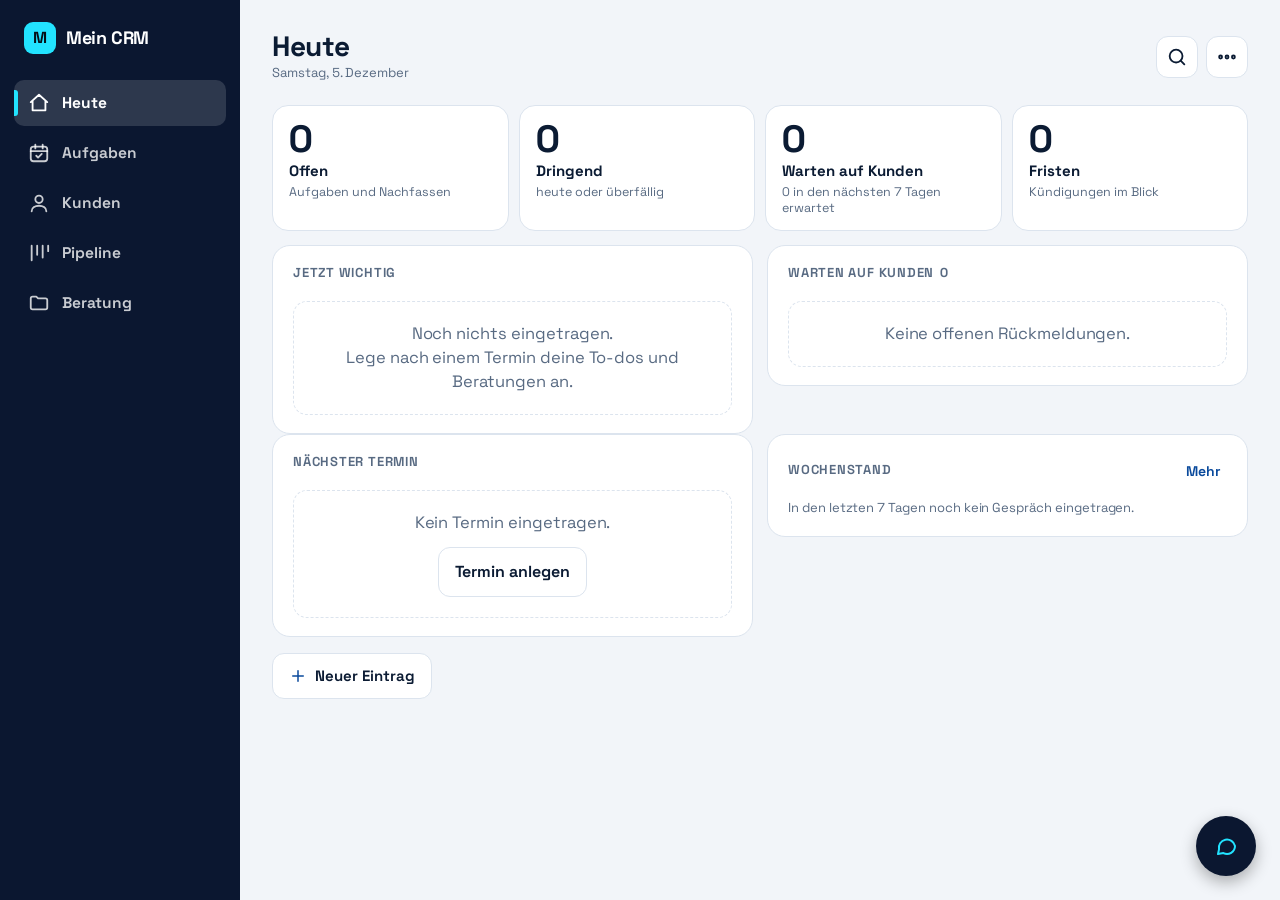
==== crm/index.html @ a51d390e "CRM: Pflegeberatung in sechs Schritten, Fehlerkorrekturen, Tests und Analyse - Pflegeberatung neu: S" ====
<!DOCTYPE html>
<html lang="de">
<head>
<meta charset="utf-8">
<meta name="viewport" content="width=device-width, initial-scale=1, viewport-fit=cover">
<title>Mein CRM</title>
<link rel="preconnect" href="https://fonts.googleapis.com">
<link rel="preconnect" href="https://fonts.gstatic.com" crossorigin>
<link href="https://fonts.googleapis.com/css2?family=Space+Grotesk:wght@500;600;700&family=JetBrains+Mono:wght@500;700&family=Newsreader:ital,opsz,wght@0,6..72,400;0,6..72,600;1,6..72,400&display=swap" rel="stylesheet">
<style>
:root{
  --bg:#F2F5F9; --surface:#FFFFFF; --ink:#0B1B33; --muted:#586A82; --line:#DCE4EE; --brand:#0B1730; --cta:#22E3FF; --cta-ink:#051018; --amber:#E08A00; --orange:#E08A00;
  --accent:#0A4A9C; --accent-ink:#FFFFFF; --warn:#9A5F0E; --late:#B3362D; --ok:#2C7A57; --chip:#E7EEF8;
  --c-alter:#B8690A; --c-alter-bg:#FBEEDC; --c-anlage:#2C7A57; --c-anlage-bg:#E0F1E9; --c-kv:#1F7A8C; --c-kv-bg:#DCEFF2; --c-sach:#25507A; --c-sach-bg:#E2EBF5; --c-viol:#6B4FA0; --c-viol-bg:#ECE6F5; --c-late-bg:#FBE3E0; --c-warn-bg:#FBEEDC;
  --r:12px; --shadow:none; --mono:"JetBrains Mono",ui-monospace,monospace; --font-d:"Space Grotesk",system-ui,-apple-system,"Segoe UI",Roboto,sans-serif;
  color-scheme:light;
  box-sizing:border-box;
  padding-top:env(safe-area-inset-top,0px);
  padding-bottom:env(safe-area-inset-bottom,0px);
}
@media (prefers-color-scheme: dark){
  :root:not([data-theme="light"]){
    --bg:#070B14; --surface:#0E1626; --ink:#E6F0FF; --muted:#8CA2C3; --line:#1B2A44; --brand:#0A1120; --cta:#22E3FF; --cta-ink:#051018; --amber:#FFB020; --orange:#FFB020;
    --accent:#22E3FF; --accent-ink:#0E1620; --warn:#E0A04A; --late:#E5776E; --ok:#6CC49C; --chip:#13213A; --c-alter:#E0A04A; --c-alter-bg:#3A2A12; --c-anlage:#6CC49C; --c-anlage-bg:#143329; --c-kv:#62C3D6; --c-kv-bg:#123340; --c-sach:#6FA2D6; --c-sach-bg:#1A2D42; --c-viol:#B7A2E6; --c-viol-bg:#2A2340; --c-late-bg:#3B1D1A; --c-warn-bg:#3A2A12; --shadow:none;
    color-scheme:dark;
  }
}
:root[data-theme="dark"]{
  --bg:#070B14; --surface:#0E1626; --ink:#E6F0FF; --muted:#8CA2C3; --line:#1B2A44; --brand:#0A1120; --cta:#22E3FF; --cta-ink:#051018; --amber:#FFB020; --orange:#FFB020;
  --accent:#22E3FF; --accent-ink:#0E1620; --warn:#E0A04A; --late:#E5776E; --ok:#6CC49C; --chip:#13213A; --c-alter:#E0A04A; --c-alter-bg:#3A2A12; --c-anlage:#6CC49C; --c-anlage-bg:#143329; --c-kv:#62C3D6; --c-kv-bg:#123340; --c-sach:#6FA2D6; --c-sach-bg:#1A2D42; --c-viol:#B7A2E6; --c-viol-bg:#2A2340; --c-late-bg:#3B1D1A; --c-warn-bg:#3A2A12; --shadow:none;
  color-scheme:dark;
}
*,*::before,*::after{box-sizing:border-box}
html{scroll-padding-top:env(safe-area-inset-top,0px);-webkit-text-size-adjust:100%}
body{margin:0;background:var(--bg);color:var(--ink);
  font:16px/1.45 system-ui,-apple-system,"Segoe UI",Roboto,"Helvetica Neue",sans-serif;
  font-variant-numeric:tabular-nums}
button,input,select,textarea{font:inherit;color:inherit}
button{cursor:pointer}
:focus-visible{outline:3px solid var(--accent);outline-offset:2px}

.top{position:sticky;top:env(safe-area-inset-top,0px);z-index:5;background:var(--bg);
  display:flex;justify-content:space-between;align-items:flex-start;
  padding:16px 16px 8px;max-width:560px;margin:0 auto}
.top h1{margin:0;font-size:26px;line-height:1.15;font-weight:700;letter-spacing:-.01em}
.top p{margin:2px 0 0;color:var(--muted);font-size:14px}
.icon{width:44px;height:44px;border-radius:12px;border:1px solid var(--line);background:var(--surface);
  display:grid;place-items:center;color:var(--ink)}

main{max-width:560px;margin:0 auto;padding:4px 16px 150px}
.summary{font-size:17px;font-weight:560;line-height:1.35;margin:8px 0 10px}
.banner{max-width:560px;margin:4px auto 0;padding:0 16px}
.note{background:var(--chip);border-left:4px solid var(--warn);border-radius:10px;padding:10px 12px;font-size:14px;margin:0 0 10px}
.note .btn{margin-top:8px}

.hints{background:var(--surface);border:1px solid var(--line);border-radius:12px;margin:0 0 6px}
.hints summary{list-style:none;cursor:pointer;padding:12px 14px;font-weight:650;display:flex;justify-content:space-between;align-items:center;min-height:44px}
.hints summary::-webkit-details-marker{display:none}
.hints .count{background:var(--accent);color:var(--accent-ink);border-radius:999px;font-size:13px;padding:1px 9px}
.hint{border-top:1px solid var(--line);padding:12px 14px;font-size:15px}
.hint .actions{margin-top:8px}
.hints .fine{font-size:12.5px;color:var(--muted);padding:0 14px 12px}

.group{margin:22px 0 8px;font-size:14px;font-weight:650;display:flex;gap:8px;align-items:baseline}
.group span{color:var(--muted);font-weight:500}
.group.now{color:var(--late)}
.group.week{color:var(--accent)}
.group.two,.group.later{color:var(--muted)}

.row{display:flex;gap:12px;align-items:flex-start;background:var(--surface);
  border:1px solid var(--line);border-left:4px solid var(--edge,var(--line));
  border-radius:12px;padding:12px;margin-bottom:8px}
.row.late{--edge:var(--late)} .row.today{--edge:var(--warn)} .row.soon{--edge:var(--accent)} .row.later{--edge:var(--line)}
.row .body{flex:1;min-width:0;cursor:pointer}
.line1{display:flex;gap:8px;align-items:center;flex-wrap:wrap}
.tag{font-weight:650;font-size:14px;background:var(--chip);padding:2px 8px;border-radius:6px}
.when{font-size:13px;color:var(--muted)}
.row.late .when{color:var(--late);font-weight:600}
.txt{margin-top:4px;word-break:break-word}
.sub{font-size:14px;color:var(--muted);margin-top:2px;word-break:break-word}
.check{position:relative;flex:none;width:28px;height:28px;border-radius:50%;border:2px solid var(--muted);background:transparent;margin-top:1px}
.check::before{content:"";position:absolute;inset:-10px}
.check:hover{border-color:var(--ok)}
.actions{display:flex;gap:8px;margin-top:10px;flex-wrap:wrap}

.card{display:block;width:100%;text-align:left;background:var(--surface);border:1px solid var(--line);
  border-radius:12px;padding:12px 14px;margin-bottom:8px}
.card .head{display:flex;justify-content:space-between;gap:8px;align-items:center}
.pill{font-size:12px;font-weight:650;padding:3px 9px;border-radius:999px;background:var(--chip);color:var(--muted)}
.pill.offen{color:var(--accent)} .pill.nachgefasst{color:var(--warn)}
.pill.abgeschlossen{color:var(--ok)} .pill.abgelehnt{color:var(--muted)}

.chips{display:flex;gap:8px;flex-wrap:wrap;margin:10px 0 14px}
.chip{border:1px solid var(--line);background:var(--surface);border-radius:999px;padding:7px 13px;font-size:14px;min-height:36px}
.chip[aria-pressed="true"]{background:var(--accent);color:var(--accent-ink);border-color:transparent;font-weight:650}

.btn{min-height:44px;padding:0 16px;border-radius:10px;border:1px solid var(--line);background:var(--surface);font-weight:600}
.btn.primary{background:var(--accent);color:#fff;border-color:transparent}
.btn.small{min-height:36px;padding:0 12px;font-size:14px}
.btn.danger{color:var(--late)}
.btn.block{width:100%}

.search{width:100%;margin:6px 0 14px}
input[type=text],input[type=date],select,textarea{width:100%;min-height:46px;padding:10px 12px;border-radius:10px;
  border:1px solid var(--line);background:var(--bg);font-size:16px}
textarea{min-height:84px;resize:vertical}
label{display:block;font-size:14px;font-weight:600;margin:14px 0 6px}
.hint-t{font-size:13px;color:var(--muted);margin:6px 0 0}
.err{color:var(--late);font-size:14px;font-weight:600;margin:12px 0 0}
.seg{display:flex;background:var(--chip);border-radius:10px;padding:3px;gap:3px}
.seg button{flex:1;min-height:38px;border:0;border-radius:8px;background:transparent;font-weight:560;font-size:14px;padding:0 4px}
.seg button[aria-pressed="true"]{background:var(--surface);font-weight:700;box-shadow:0 1px 0 var(--line)}
.grid2{display:grid;grid-template-columns:1fr 1fr;gap:8px}
.btnrow{display:flex;gap:10px;margin-top:18px}
.btnrow .btn{flex:1}

.empty{background:var(--surface);border:1px dashed var(--line);border-radius:12px;padding:20px;text-align:center;color:var(--muted);margin-top:18px}
.empty .btn{margin-top:12px;color:var(--ink)}.empty .btn.primary{color:var(--accent-ink)}

.tabs{position:fixed;left:0;right:0;bottom:0;z-index:10;background:var(--surface);border-top:1px solid var(--line);
  display:flex;padding-bottom:env(safe-area-inset-bottom,0px)}
.tabs button{flex:1;min-height:56px;border:0;background:transparent;color:var(--muted);
  display:flex;flex-direction:column;align-items:center;justify-content:center;gap:2px;font-size:12px}
.tabs button[aria-current="page"]{color:var(--accent);font-weight:700}
.fab{position:fixed;right:16px;bottom:calc(56px + env(safe-area-inset-bottom,0px) + 16px);z-index:11;
  width:56px;height:56px;border-radius:50%;border:0;background:var(--accent);color:var(--accent-ink);
  display:grid;place-items:center;box-shadow:0 4px 14px rgba(0,0,0,.28)}

#sheet{position:fixed;inset:0;z-index:30}
#sheet[hidden],#toast[hidden]{display:none}
.backdrop{position:absolute;inset:0;background:rgba(0,0,0,.45)}
.panel{position:absolute;left:0;right:0;bottom:0;max-width:560px;margin:0 auto;max-height:92%;overflow:auto;
  background:var(--surface);border-radius:20px 20px 0 0;padding:14px 16px calc(22px + env(safe-area-inset-bottom,0px));
  animation:up .18s ease-out}
@keyframes up{from{transform:translateY(24px);opacity:.6}to{transform:none;opacity:1}}
.grab{width:40px;height:4px;border-radius:2px;background:var(--line);margin:0 auto 12px}
.panel h3{margin:0 0 4px;font-size:20px;line-height:1.2}
.panel h4{margin:20px 0 8px;font-size:14px;color:var(--muted);font-weight:650}
.mini{display:flex;gap:10px;align-items:flex-start;padding:10px 0;border-top:1px solid var(--line)}
.mini:first-of-type{border-top:0}
.mini .body{flex:1;min-width:0;cursor:pointer}
.done .txt{text-decoration:line-through;color:var(--muted)}

#toast{position:fixed;left:16px;right:16px;bottom:calc(56px + env(safe-area-inset-bottom,0px) + 88px);z-index:40;
  max-width:520px;margin:0 auto;background:var(--ink);color:var(--bg);padding:12px 14px;border-radius:12px;
  display:flex;justify-content:space-between;align-items:center;gap:12px}
#toast button{background:transparent;border:0;color:var(--bg);text-decoration:underline;font-weight:650;min-height:36px}

@media (prefers-reduced-motion: reduce){.panel{animation:none}}

.fab[hidden]{display:none}
.fl{display:block;margin:12px 0 0;font-weight:600;font-size:14px}
.fl>span:first-child{display:block;margin-bottom:5px}
.fl small{display:block;font-weight:400;color:var(--muted);font-size:13px;margin-top:4px}
.fi{display:flex;align-items:center;gap:8px}
.fi em{font-style:normal;color:var(--muted);font-size:13px;white-space:nowrap;font-weight:400}
.ck{display:flex;align-items:center;gap:10px;margin:10px 0;font-weight:600;font-size:15px}
.ck input{width:22px;height:22px;flex:none}
.sh{margin:6px 0 4px;font-size:20px}.sh2{margin:20px 0 6px;font-size:14px;color:var(--muted);font-weight:650}
.stats{display:grid;grid-template-columns:1fr 1fr;gap:8px;margin:12px 0}
.stat{background:var(--surface);border:1px solid var(--line);border-radius:12px;padding:10px 12px}
.stat .sl{font-size:12px;color:var(--muted)}.stat .sv{font-size:20px;font-weight:700}.stat .ss{font-size:12px;color:var(--muted)}
.stat.bad .sv{color:var(--late)}.stat.good .sv{color:var(--ok)}
.chartbox{background:#fff;border:1px solid var(--line);border-radius:12px;margin:12px 0;overflow:hidden}
.chartbox canvas{display:block}
.pbox{background:var(--surface);border:1px solid var(--line);border-radius:12px;padding:6px 12px 12px;margin:10px 0}
.mrow{border-top:1px solid var(--line);padding:10px 0}
.mname{display:flex;gap:6px;align-items:center}.mname input{font-weight:600}
.mname .x{border:0;background:transparent;font-size:24px;width:40px;min-height:40px;color:var(--muted)}
.mcols{display:grid;grid-template-columns:1fr 1fr;gap:8px;margin-top:6px}
.mcols small{display:block;font-size:12px;color:var(--muted);margin-bottom:3px}
.mcols input,.mcols select{margin-top:5px}
select[data-amp]{border-left:6px solid var(--line)}
select[data-amp="keine"],select[data-amp="sorge"]{border-left-color:#B3362D}select[data-amp="gkv"],select[data-amp="egal"]{border-left-color:#B8690A}select[data-amp="zus"]{border-left-color:#25507A}select[data-amp="voll"],select[data-amp="wichtig"]{border-left-color:#2C7A57}
.letterbox{border:1px solid var(--line);border-radius:12px;padding:14px;background:var(--surface)}.letterbox pre{white-space:pre-wrap;word-wrap:break-word;font:inherit;margin:8px 0 0}.letterbox .lsub{font-weight:650;margin-bottom:10px}.letterbox .lbody{font-size:15px;line-height:1.45}.letterbox .lbody p,.letterbox .lbody ul{margin:0 0 10px}
select[data-amp="ja"]{border-left-color:#2C7A57}select[data-amp="teil"]{border-left-color:#B8690A}select[data-amp="nein"]{border-left-color:#B3362D}
details.adv{margin:14px 0}details.adv summary{cursor:pointer;font-weight:600;min-height:40px;display:flex;align-items:center}
textarea{width:100%}


.rvgrid{display:grid;grid-template-columns:1fr;gap:14px;align-items:start}
@media(min-width:900px){.rvgrid{grid-template-columns:1fr 360px}.rvd{position:sticky;top:16px}}
.rvmap{display:grid;grid-template-columns:repeat(auto-fill,minmax(260px,1fr));gap:12px;background:var(--chip);border-radius:16px;padding:12px;background-image:linear-gradient(var(--line) 1px,transparent 1px),linear-gradient(90deg,var(--line) 1px,transparent 1px);background-size:36px 36px}
.rvf{background:var(--surface);border:1px solid var(--line);border-radius:14px;padding:12px;display:flex;flex-direction:column;gap:8px}
.rvf h3{margin:0;font-size:16px;display:flex;align-items:center;gap:8px;color:var(--accent)}.rvf h3{color:var(--ink)}.rvf h3 svg{color:var(--accent)}
.rvs{margin:0;font-size:13px;color:var(--muted)}.rvs b{color:var(--ink)}
.rvb{display:flex;flex-direction:column;gap:6px}
.rvchip{display:flex;align-items:center;gap:10px;text-align:left;border:1.5px solid var(--line);background:var(--bg);border-radius:12px;padding:6px 10px;min-height:48px;color:var(--ink)}
.rvchip[aria-pressed=true]{border-color:var(--accent);background:var(--chip)}
.rvchip i{font-style:normal;width:30px;height:30px;border-radius:50%;background:var(--accent);color:var(--accent-ink);display:grid;place-items:center;font-weight:700;font-size:12px;flex:none}
.rvchip span{display:flex;flex-direction:column;font-weight:600;font-size:14px}.rvchip small{font-weight:400;color:var(--muted);font-size:12px}
.rvd{background:var(--surface);border:1px solid var(--line);border-radius:16px;padding:16px}.rvd h3{margin:0;font-size:22px}
.rvk{display:grid;grid-template-columns:repeat(3,1fr);gap:8px;margin-top:10px}.rvk div{background:var(--chip);border-radius:12px;padding:10px}.rvk b{display:block;font-size:22px}.rvk small{color:var(--muted);font-size:12px}
.rvl{padding-left:18px;margin:8px 0 0;font-size:14.5px;line-height:1.45}.rvl li{margin-bottom:8px}
.lw{margin-bottom:16px}.lwc{display:flex;flex-wrap:wrap;gap:8px;margin-top:8px}.lwc .chip[aria-pressed=true]{background:var(--accent);color:var(--accent-ink);border-color:var(--accent)}
.lwg{display:flex;align-items:center;gap:12px;background:var(--surface);border:1px solid var(--line);border-left:5px solid var(--amber);border-radius:12px;padding:10px 12px;margin-top:8px}.lwg>b{font-family:var(--mono);font-size:20px;color:var(--amber)}.lwg>div{flex:1;display:flex;flex-direction:column}.lwg span{font-size:13px;color:var(--muted)}

.kts{display:grid;grid-template-columns:repeat(2,1fr);gap:10px;margin-bottom:14px}
@media(min-width:700px){.kts{grid-template-columns:repeat(4,1fr)}}
.kt{display:flex;flex-direction:column;align-items:flex-start;gap:2px;text-align:left;background:var(--surface);border:1px solid var(--line);border-radius:16px;padding:14px 16px;min-height:0;color:var(--ink)}
.kt b{font-family:var(--font-d);font-size:38px;line-height:1;letter-spacing:-.02em}.kt span{font-weight:700;font-size:15px}.kt small{color:var(--muted);font-size:12.5px;line-height:1.3}
.kt.hot{border-color:var(--late);background:var(--c-late-bg)}.kt.hot b{color:var(--late)}
.ovg{display:grid;grid-template-columns:1fr;gap:14px}@media(min-width:900px){.ovg{grid-template-columns:1fr 1fr;align-items:start}}
.tools{display:grid;grid-template-columns:repeat(auto-fill,minmax(250px,1fr));gap:10px}
.tl2{display:flex;align-items:center;gap:12px;text-align:left;background:var(--surface);border:1px solid var(--line);border-radius:16px;padding:14px;min-height:76px;color:var(--ink)}
.tl2 strong{display:block;font-size:16px}.tl2 small{display:block;color:var(--muted);font-size:12.5px;line-height:1.3;margin-top:2px}
.tli{flex:none;width:44px;height:44px;border-radius:12px;background:var(--chip);color:var(--accent);display:grid;place-items:center}
.tl2.pri{background:var(--brand);color:#fff;border-color:var(--brand)}.tl2.pri small{color:#B8C6DC}.tl2.pri .tli{background:var(--cta);color:var(--cta-ink)}
.mcover{background:var(--brand);color:#fff;border-radius:20px;padding:22px;border:0}.mcover h2{font-family:"Newsreader",Georgia,serif;font-size:32px;font-weight:600;color:#fff;margin:4px 0}.mcover p{color:#B8C6DC}.mcover small{letter-spacing:.16em;color:var(--cta);font-family:var(--mono);font-size:11px}
.mcover .tile{background:rgba(255,255,255,.07)!important;border-color:rgba(255,255,255,.18)!important;color:#fff}.mcover .tile strong{color:#fff}.mcover .tile .tic{background:rgba(255,255,255,.12);color:var(--cta)}.mcover .tile .ttx span{color:#B8C6DC}.mcover .tile.on{border-color:var(--cta)!important;background:rgba(34,227,255,.14)!important}.mcover .fl,.mcover label{color:#fff}.mcover .fl small{color:#B8C6DC;letter-spacing:0;font-family:inherit;font-size:12px}
.chat{display:flex;flex-direction:column;gap:10px}
.cmsgs{display:flex;flex-direction:column;gap:8px;min-height:240px;max-height:calc(100vh - 330px);overflow:auto;padding:4px 2px}
.cm{max-width:88%;padding:10px 14px;border-radius:16px;font-size:15.5px;line-height:1.45}
.cm.u{align-self:flex-end;background:var(--brand);color:#fff;border-bottom-right-radius:4px}.cm.a{align-self:flex-start;background:var(--surface);border:1px solid var(--line);border-bottom-left-radius:4px}
.cm.s{align-self:stretch;max-width:100%;background:var(--chip);font-size:13.5px;border-left:4px solid var(--ok)}.cm.i{align-self:stretch;max-width:100%;background:transparent;color:var(--muted);font-size:14.5px;padding-left:0}.cm.dim{color:var(--muted)}
.cbar{display:flex;gap:8px;align-items:flex-end}.cbar textarea{flex:1;min-height:52px;resize:none}.cbar .btn{min-height:52px}.cbar .btn.rec{background:var(--late);color:#fff}

.cpfab{position:fixed;right:16px;bottom:calc(56px + env(safe-area-inset-bottom,0px) + 16px);z-index:11;width:56px;height:56px;border-radius:50%;border:0;background:var(--brand);color:var(--cta);display:grid;place-items:center;box-shadow:0 6px 16px rgba(0,0,0,.3)}
.cpfab[hidden]{display:none}
.fab{bottom:calc(56px + env(safe-area-inset-bottom,0px) + 84px)!important}
@media(min-width:900px){.cpfab{bottom:24px;right:24px;width:60px;height:60px}.top .topbtns{display:flex}}
.nxt{display:flex;flex-direction:column;gap:6px;align-items:flex-start}.nxt b{font-size:20px}.nxt small{color:var(--muted)}
.wk3{display:grid;grid-template-columns:repeat(3,1fr);gap:8px;margin-top:8px}.wk3 div{background:var(--chip);border-radius:12px;padding:10px}.wk3 b{display:block;font-family:var(--font-d);font-size:28px}.wk3 small{color:var(--muted);font-size:12px}
#sheetbody .tools{grid-template-columns:1fr}@media(min-width:700px){#sheetbody .tools{grid-template-columns:1fr 1fr}}
.tl3{display:flex;flex-direction:column;border-left:2px solid var(--line);margin:8px 0 4px 6px}
.tle{position:relative;display:flex;gap:10px;align-items:baseline;text-align:left;background:none;border:0;padding:7px 4px 7px 16px;min-height:0;color:var(--ink);font-size:14.5px;border-radius:0}
.tle i{position:absolute;left:-6px;top:13px;width:10px;height:10px;border-radius:50%;background:var(--accent)}
.tle.c-t i{background:var(--cta)}.tle.c-a i{background:var(--amber)}.tle.c-v i{background:var(--late)}.tle.c-o i{background:var(--muted)}
.tld{flex:none;width:86px;color:var(--muted);font-size:12.5px}.tlt b{font-weight:700}
.srr{display:flex;flex-direction:column;align-items:flex-start;text-align:left;width:100%;gap:2px;background:var(--surface);border:1px solid var(--line);border-radius:12px;padding:10px 12px;margin-top:6px;min-height:0;color:var(--ink)}.srr small{color:var(--muted);font-size:12.5px}
.nbp{display:flex;flex-direction:column;gap:8px}.nbr{display:flex;gap:10px;align-items:flex-start;background:var(--surface);border:1px solid var(--line);border-radius:12px;padding:10px 12px}.nbr input{margin-top:4px;width:20px;height:20px;flex:none}.nbr span{display:flex;flex-direction:column;font-size:14.5px}.nbr small{color:var(--muted);font-size:12.5px}
#sheetbody .btn.rec{background:var(--late);color:#fff}
#view.wide{max-width:1400px}
.plbar{display:flex;gap:8px;flex-wrap:wrap;margin-bottom:10px}.plbar select{width:auto;min-height:44px}
.plboard{display:grid;grid-template-columns:1fr;gap:12px}
@media(min-width:900px){.plboard{grid-template-columns:repeat(4,1fr);align-items:start}}
.plcol{background:var(--chip);border-radius:14px;padding:10px;display:flex;flex-direction:column;gap:8px;border-top:4px solid var(--accent)}
.plcol.c-angebot{border-top-color:var(--amber)}.plcol.c-abschluss{border-top-color:var(--ok)}.plcol.c-verloren{border-top-color:var(--late)}
.plcol h3{margin:2px 4px 4px;font-size:15px;display:flex;justify-content:space-between}.plcol h3 span{font-family:var(--mono)}
.plcard{background:var(--surface);border:1px solid var(--line);border-radius:12px;padding:10px;display:flex;flex-direction:column;gap:8px}
.plmain{display:flex;flex-direction:column;gap:3px;text-align:left;background:none;border:0;padding:0;min-height:0;color:var(--ink)}.plmain small{color:var(--muted);font-size:12.5px;line-height:1.35}
.plmv{display:flex;gap:6px;flex-wrap:wrap}.plempty{color:var(--muted);font-size:13px;padding:8px 4px}
#talk{position:fixed;inset:0;z-index:25;background:var(--bg);display:flex;flex-direction:column}
#talk[hidden]{display:none}
.tbar{padding:calc(10px + env(safe-area-inset-top,0px)) 16px 8px;max-width:860px;width:100%;margin:0 auto}
.tprog{height:6px;background:var(--chip);border-radius:3px;overflow:hidden}
.tprog i{display:block;height:100%;background:var(--accent)}
.trow{display:flex;justify-content:space-between;align-items:center;margin-top:8px;gap:8px}
.tcount{font-size:14px;color:var(--muted)}
.tbtns{display:flex;gap:8px}
.tbtns .btn[aria-pressed="true"]{background:var(--accent);color:var(--accent-ink)}
.tbody{flex:1;overflow:auto}
.tin{max-width:860px;margin:0 auto;padding:6px 20px 40px}
.tt{font-size:30px;line-height:1.15;margin:8px 0 12px;letter-spacing:-.01em}
.tp{font-size:19px;line-height:1.5;margin:0 0 14px}
.tl{font-size:19px;line-height:1.5;padding-left:22px;margin:0 0 14px}.tl li{margin-bottom:10px}
.tq{background:var(--surface);border:1px solid var(--line);border-left:6px solid var(--accent);border-radius:12px;padding:14px 16px;font-size:20px;font-weight:600;margin:14px 0}
.ttip{background:var(--chip);border-left:4px solid var(--warn);border-radius:10px;padding:10px 12px;font-size:14px;margin-top:22px}
.tnav{display:flex;gap:10px;padding:10px 16px calc(10px + env(safe-area-inset-bottom,0px));border-top:1px solid var(--line);background:var(--surface)}
.tnav .btn{flex:1;min-height:54px;font-size:18px}
.tnav .btn:disabled{opacity:.4}
#talk input[type=text],#talk select,#talk textarea{min-height:52px;font-size:20px}
#talk .fl{font-size:15px}
#talk .stat .sv{font-size:26px}
#talk .chip{font-size:17px;padding:10px 16px;min-height:44px}

/* Beratungsmappe: helle Premium-Optik, immer hell */
#talk{--bg:#F6F3EC;--surface:#FFFFFF;--ink:#0B1B33;--muted:#586A82;--line:#E2DCCD;--chip:#EDE8DA;--accent:#0A4A9C;--accent-ink:#FFFFFF;--warn:#9A5F0E;color:var(--ink);color-scheme:light;flex-direction:row}
.trail{display:none}
.tmain{flex:1;min-width:0;display:flex;flex-direction:column}
#talk .tt{font-family:"Newsreader",Georgia,serif;font-weight:600;font-size:36px;letter-spacing:-.015em}
#talk .tp,#talk .tl{font-family:"Newsreader",Georgia,serif;font-size:21px;line-height:1.55}
#talk .tprog{height:4px;background:#E2DCCD}
#talk .tcount{font-family:var(--mono);font-size:12px;letter-spacing:.08em;text-transform:uppercase}
#talk .tnav{background:transparent;border-top:0;justify-content:center}
#talk .tnav .btn{flex:0 1 220px;border-radius:999px}
#talk .tq{background:#fff;border-left-width:0;border-top:3px solid var(--accent);font-family:"Newsreader",Georgia,serif;font-size:22px}
#talk .ttip{background:#FFF6E3;border:1px solid #F0D9A6;border-left:4px solid var(--warn)}
@media(max-width:600px){#talk .tt{font-size:27px}#talk .tcount{white-space:nowrap;font-size:11px}#talk .tp,#talk .tl{font-size:19px}}
.tdots{display:flex;gap:5px;flex-wrap:wrap;margin-top:8px}.tdots i{width:7px;height:7px;border-radius:50%;background:#D5CDB9}.tdots i.on{background:var(--accent)}.tdots i.done{background:#8FA8CC}
@media(min-width:900px){
 .trail{display:flex;flex-direction:column;width:270px;flex:none;background:var(--brand);color:#fff;padding:26px 14px;gap:2px;overflow:auto}
 .trail b{font-family:"Newsreader",Georgia,serif;font-size:20px;font-weight:600;padding:0 10px 14px;color:#fff}
 .trail button{display:flex;gap:10px;align-items:baseline;text-align:left;color:#B8C6DC;font-size:14px;line-height:1.3;padding:9px 10px;border-radius:10px;border:0;background:none;min-height:0}
 .trail button i{font-style:normal;font-family:var(--mono);font-size:11px;opacity:.7;flex:none;width:20px}
 .trail button.on{background:rgba(255,255,255,.12);color:#fff;font-weight:600}
 .trail button.done{color:#fff}
 .tdots{display:none}
}
.layers{display:flex;flex-direction:column;gap:8px;margin:12px 0}
.layer{border-radius:12px;padding:14px 16px;background:var(--chip);color:var(--muted);border:2px dashed var(--line);display:flex;flex-direction:column;gap:3px}
.layer b{font-size:19px}.layer span{font-size:15px}
.layer.on{border-style:solid;color:#fff;border-color:transparent}
.layer.l1.on{background:#25507A}.layer.l2.on{background:#1F7A8C}.layer.l3.on{background:#6B4FA0}
.note.ok{border-left-color:var(--ok)}
.hero h2{font-size:24px;line-height:1.2;margin:8px 0 4px;letter-spacing:-.01em}
.hero p{margin:0 0 14px;color:var(--muted);font-size:15px}
.tiles{display:flex;flex-direction:column;gap:10px}
.tile{display:flex;align-items:center;gap:14px;text-align:left;width:100%;background:var(--surface);border:2px solid var(--line);border-radius:16px;padding:14px;min-height:84px}
.tile .tic{flex:none;width:48px;height:48px;border-radius:14px;background:var(--chip);color:var(--accent);display:grid;place-items:center}
.tile .ttx{flex:1;display:flex;flex-direction:column;gap:2px;min-width:0}
.tile .ttx strong{font-size:17px}.tile .ttx span{font-size:13.5px;color:var(--muted);line-height:1.35}
.tile .tck{flex:none;width:28px;height:28px;border-radius:50%;border:2px solid var(--line);display:grid;place-items:center;font-weight:800;font-size:15px;color:var(--accent-ink)}
.tile.on{border-color:var(--accent)}
.tile.on .tic{background:var(--accent);color:var(--accent-ink)}
.tile.on .tck{background:var(--accent);border-color:var(--accent)}
.em.opt,.opt{font-style:normal;font-weight:400;color:var(--muted);font-size:12px;margin-left:6px}
.btnrow.stack{flex-direction:column;gap:8px}
.btn.big{min-height:54px;font-size:18px}
details.more{margin-top:22px}
details.more summary::before{content:'▸ '}details.more[open] summary::before{content:'▾ '}
details.more summary{cursor:pointer;font-weight:650;color:var(--muted);min-height:44px;display:flex;align-items:center;font-size:14px}
details.more .card{margin-top:8px}
.stepper{margin:6px 0 14px}
.sbar{height:5px;background:var(--chip);border-radius:3px;overflow:hidden}.sbar i{display:block;height:100%;background:var(--accent)}
.srow{display:flex;justify-content:space-between;align-items:center;margin-top:10px;gap:8px}
.sdots{display:flex;gap:6px}
.sdot{width:34px;height:34px;border-radius:50%;border:2px solid var(--line);background:var(--surface);font-size:14px;font-weight:650;padding:0;color:var(--muted)}
.sdot.done{background:var(--chip);color:var(--ok);border-color:var(--ok)}
.sdot.cur{background:var(--accent);border-color:var(--accent);color:var(--accent-ink)}
.scur{margin-top:10px;font-size:14px;color:var(--muted)}.scur b{color:var(--ink)}
.kpis{display:grid;grid-template-columns:repeat(3,1fr);gap:8px;margin:10px 0 4px}
.kpi{background:var(--surface);border:1px solid var(--line);border-radius:14px;padding:12px;text-align:left;display:block;width:100%}
.kpi .kn{font-size:28px;font-weight:750;line-height:1.1}.kpi .kl{font-size:12.5px;color:var(--muted);margin-top:2px}
.kpi.hot .kn{color:var(--late)}.kpi.warm .kn{color:var(--accent)}
.dchips{display:flex;gap:10px;margin:6px 0 14px}
.dchip{display:flex;align-items:center;gap:8px;background:var(--surface);border:1px solid var(--line);border-radius:999px;padding:8px 14px;min-height:44px;color:var(--ink)}
.dchip b{font-size:20px;line-height:1}.dchip span{font-size:13px;color:var(--muted)}
.dchip.red{color:var(--late)}.dchip.red.on{background:var(--late);border-color:var(--late);color:#fff}.dchip.red.on span{color:#fff}
.dgrid{display:grid;grid-template-columns:1fr 1fr;gap:10px}
.dtile{display:flex;flex-direction:column;align-items:flex-start;gap:4px;text-align:left;background:var(--surface);border:1px solid var(--line);border-radius:18px;padding:14px;min-height:132px}
.dtile .dic{position:relative;width:46px;height:46px;border-radius:14px;background:var(--chip);color:var(--accent);display:grid;place-items:center;margin-bottom:6px}
.dtile strong{font-size:18px}.dtile .dsub{font-size:13.5px;color:var(--muted);line-height:1.35}
.dbadge{position:absolute;top:-6px;right:-6px;min-width:22px;height:22px;border-radius:11px;background:var(--late);color:#fff;font-style:normal;font-size:12px;font-weight:700;display:grid;place-items:center;padding:0 5px}
.dsec{display:flex;justify-content:space-between;align-items:baseline;margin:22px 0 8px}
.dsec h3{margin:0;font-size:15px;color:var(--muted);font-weight:650}
.linkbtn{background:transparent;border:0;color:var(--accent);font-weight:650;font-size:14px;min-height:36px}

/* ===== Design 4: Volksbank-Look, groß und freundlich ===== */
body{font-size:16.5px;letter-spacing:-.003em;font-family:'Space Grotesk',system-ui,-apple-system,'Segoe UI',Roboto,sans-serif}
h1,h2,h3,.sh,.tt,.kp .kn,.stat .sv,.hero h2,.herocard h2{font-family:var(--font-d);letter-spacing:-.02em}
.top{position:sticky;top:0;z-index:5;background:var(--brand);color:#fff;max-width:none;margin:0;padding:calc(14px + env(safe-area-inset-top,0px)) max(16px,calc((100% - 560px)/2 + 16px)) 14px;align-items:center}
.top h1{font-size:22px;font-weight:800;color:#fff}
.top p{font-size:13px;color:rgba(255,255,255,.75)}
.top .icon{background:rgba(255,255,255,.12);border-color:rgba(255,255,255,.28);color:#fff;border-radius:12px;width:42px;height:42px}
main{padding-top:16px}
.row,.card,.stat,.kpi,.hints,.pbox,.letterbox,.empty,.ganzcard{border-radius:14px;box-shadow:none}
.row{position:relative;border:1px solid var(--line);padding:15px 16px;margin-bottom:8px;overflow:hidden}
.row.late,.row.today{box-shadow:inset 4px 0 0 var(--edge)}
.row.late{--edge:var(--late)}.row.today{--edge:var(--amber)}
.row .txt{font-size:16.5px}
.list{background:var(--surface);border:1px solid var(--line);border-radius:14px;overflow:hidden;margin-bottom:8px}
.list .row{border:0;border-radius:0;margin:0;border-bottom:1px solid var(--line)}
.list .row:last-child{border-bottom:0}
.tag{background:var(--chip);color:var(--accent);border-radius:8px;padding:3px 9px;font-weight:700}
.pill.wait{background:#FDEBD0;color:#8A4B00}
.pill.kuend{background:var(--c-late-bg);color:var(--late)}
.btn{min-height:50px;border-radius:12px;border-color:var(--line);font-weight:650;font-size:16px}
.btn.small{min-height:40px}
.btn.primary{background:var(--accent);box-shadow:none}
.btn.cta{background:var(--cta);color:var(--cta-ink);border-color:transparent;font-weight:800}
.btn.big{min-height:58px;font-size:18px}
.chip{box-shadow:none;background:var(--surface);border-color:var(--line);min-height:40px;font-size:15px}
.panel{border-radius:20px 20px 0 0}
input[type=text],input[type=date],select,textarea{border-radius:12px;background:var(--surface);min-height:50px}
.stat{padding:14px 16px;position:relative;border:1px solid var(--line);background:var(--surface)}
.stat .sl{display:flex;align-items:center;gap:6px;font-weight:650;color:var(--muted);font-size:13.5px}
.stat .sv{font-size:23px;font-weight:800}
.si{display:inline-grid;place-items:center;width:22px;height:22px;border-radius:7px;flex:none}
.stat.bad .si{background:var(--c-late-bg);color:var(--late)}
.stat.good .si,.stat.grow .si{background:var(--chip);color:var(--accent)}
.stat.grow .sv{color:var(--accent)}
.m-vorsorge,.m-alter,.m-anlage,.m-kv,.m-sach,.m-viol,.m-acc{--mc:var(--accent);--mb:var(--chip)}
.m-late{--mc:var(--late);--mb:var(--c-late-bg)}
.tt{display:flex;align-items:center;gap:14px;font-weight:800}
.tt .tic{flex:none;width:50px;height:50px;border-radius:14px;display:grid;place-items:center;background:var(--chip);color:var(--accent)}
.tq{border-left-width:0;border-radius:14px;box-shadow:none;position:relative;padding-left:22px}
.tq::before{content:"";position:absolute;left:0;top:12px;bottom:12px;width:5px;border-radius:3px;background:var(--cta)}
.wk{display:grid;grid-template-columns:repeat(3,1fr);gap:8px;margin:10px 0}
.wk .stat{padding:10px}.wk .sv{font-size:22px}
.rad{display:flex;align-items:center;gap:8px;font-size:13px;color:var(--muted);margin:4px 0 0}
.group{font-size:13px;letter-spacing:.06em;text-transform:uppercase}
/* Tabs unten */
.tabs{border-top:1px solid var(--line);box-shadow:none}
.tabs button{position:relative;min-height:62px;font-weight:650;font-size:12.5px}
.tabs button[aria-current="page"]::before{content:"";position:absolute;top:0;left:30%;right:30%;height:3px;border-radius:0 0 3px 3px;background:var(--cta)}
.brand{display:none}
.fab{border-radius:16px;background:var(--cta);color:var(--cta-ink);box-shadow:0 6px 16px rgba(0,0,0,.28)}
/* Startseite */
.herocard{background:var(--brand);color:#fff;border-radius:20px;padding:20px 18px 18px}
.herocard h2{margin:0 0 4px;font-size:24px;font-weight:800;color:#fff}
.herocard>p{margin:0 0 16px;color:rgba(255,255,255,.78);font-size:15px}
.herocard .tiles{gap:10px}
.herocard .tile{background:var(--surface);color:var(--ink);border:2px solid transparent;border-radius:16px;min-height:84px;padding:14px}
.herocard .tile .tic{width:52px;height:52px;border-radius:14px;background:var(--chip);color:var(--accent)}
.herocard .tile .ttx strong{font-size:17px}.herocard .tile .ttx span{font-size:13.5px}
.herocard .tile .tck{width:30px;height:30px;border-color:var(--line)}
.herocard .tile.on{border-color:var(--cta);box-shadow:none}
.herocard .tile.on .tic{background:var(--accent);color:#fff}
.herocard .tile.on .tck{background:var(--cta);border-color:var(--cta);color:var(--cta-ink)}
.herocard .fl{color:#fff}.herocard .fl small{color:rgba(255,255,255,.7)}.herocard .opt{color:rgba(255,255,255,.65)}
.herocard input[type=text]{background:#fff;color:#0B1B33;border-color:transparent}
.herocard .btn{border-color:rgba(255,255,255,.3);background:rgba(255,255,255,.1);color:#fff}
.herocard .btn.cta{background:var(--cta);color:var(--cta-ink);border-color:transparent}
.herocard .linkrow{display:flex;gap:8px;flex-wrap:wrap}
.herocard .linkrow .btn{flex:1;min-width:140px;min-height:44px;font-size:14.5px}
.running{display:flex;align-items:center;gap:12px;background:#FDEBD0;color:#4A2A00;border-radius:14px;padding:12px 14px;margin-bottom:12px;font-weight:650}
.running span{flex:1}
.running .btn{min-height:42px;background:var(--cta);color:var(--cta-ink);border-color:transparent}
.dsec{margin:26px 0 10px;align-items:center}
.dsec h3{font-family:var(--font-d);font-size:13px;letter-spacing:.06em;text-transform:uppercase;color:var(--muted)}
.dsec .ct{margin-left:6px;color:var(--muted);font-weight:700}
.dsec.big h3{font-size:19px;letter-spacing:-.01em;text-transform:none;color:var(--ink);font-weight:800}
.kstrip{display:grid;grid-template-columns:repeat(2,1fr);gap:10px;margin:0 0 12px}
.kp{display:flex;flex-direction:column;align-items:flex-start;gap:2px;text-align:left;background:var(--surface);border:1px solid var(--line);border-top:4px solid var(--accent);border-radius:14px;padding:12px 14px 14px;min-height:100px;color:var(--ink)}
.kp .kl{display:flex;align-items:center;gap:6px;font-size:13.5px;color:var(--muted);font-weight:650}
.kp .kn{font-size:32px;font-weight:800;line-height:1.1;margin-top:2px}
.kp .ks{font-size:13px;color:var(--muted)}
.kp.hot{border-top-color:var(--late)}.kp.hot .kn,.kp.hot .kl{color:var(--late)}
.kp.warm{border-top-color:var(--amber)}.kp.warm .kn{color:var(--c-alter)}
.qabar{display:flex;gap:8px;flex-wrap:wrap;margin:0 0 6px}
.qa{display:inline-flex;align-items:center;gap:8px;min-height:46px;padding:0 16px;border-radius:12px;border:1px solid var(--line);background:var(--surface);font-weight:650;font-size:15px;color:var(--ink)}
.qa svg{flex:none;color:var(--accent)}
.dcols{display:block}
.dchip,.dtile{display:none}
@media (min-width:640px){.kstrip{grid-template-columns:repeat(4,1fr)}}
@media (prefers-reduced-motion: reduce){.btn,.qa{transition:none}}
/* Desktop */
@media (min-width:900px){
  body{padding-left:240px}
  .tabs{top:0;right:auto;width:240px;flex-direction:column;justify-content:flex-start;gap:4px;padding:20px 14px;border:0;background:var(--brand)}
  .tabs .brand{display:flex;align-items:center;gap:10px;padding:2px 10px 22px;font-family:var(--font-d);font-weight:800;font-size:18px;letter-spacing:-.02em;color:#fff}
  .brand i{width:32px;height:32px;border-radius:9px;background:var(--cta);color:var(--cta-ink);display:grid;place-items:center;font-style:normal;font-size:16px}
  .tabs button{flex:none;flex-direction:row;justify-content:flex-start;gap:12px;min-height:46px;padding:0 14px;border-radius:10px;font-size:15.5px;width:100%;color:rgba(255,255,255,.78)}
  .tabs button:hover{background:rgba(255,255,255,.08);color:#fff}
  .tabs button[aria-current="page"]{background:rgba(255,255,255,.14);color:#fff}
  .tabs button[aria-current="page"]::before{display:block;left:0;right:auto;top:10px;bottom:10px;width:4px;height:auto;border-radius:0 3px 3px 0}
  .top{background:transparent;color:var(--ink);max-width:1180px;margin:0 auto;padding:30px 32px 6px}
  .top h1{font-size:28px;color:var(--ink)}.top p{color:var(--muted)}
  .top .icon{background:var(--surface);border-color:var(--line);color:var(--ink)}
  main{max-width:1180px;padding:12px 32px 60px}
  main.narrow{max-width:780px;margin-left:max(32px,calc((100% - 780px)/2))}
  .banner{max-width:1180px;padding:0 32px}
  .fab{display:none}
  .startgrid{display:grid;grid-template-columns:minmax(0,5fr) minmax(0,6fr);gap:32px;align-items:start}
  .startgrid .tiles{display:grid;grid-template-columns:1fr}
  .dcols{display:block}
  .panel{top:50%;bottom:auto;left:50%;right:auto;transform:translate(-50%,-50%);width:620px;max-width:calc(100% - 48px);border-radius:20px;max-height:86%}
  .grab{display:none}
  #toast{bottom:28px}
}
@media (min-width:1280px){.startgrid .dcols{display:grid;grid-template-columns:1fr;gap:0}}

/* ===== Cockpit ===== */
.pn{background:var(--surface);border:1px solid var(--line);border-radius:18px;padding:18px 20px}
.pl{font-family:var(--mono);font-size:11.5px;letter-spacing:.16em;color:var(--muted);text-transform:uppercase}
.rg{display:flex;justify-content:center;margin:10px 0 6px}
.lg{display:flex;flex-direction:column;gap:9px;font-size:15px}
.lg div{display:flex;align-items:center;gap:10px}.lg i{width:10px;height:10px;border-radius:3px;flex:none}.lg span{flex:1}.lg b{font-family:var(--mono);font-size:14px}
.chips2{display:flex;gap:8px;margin-top:14px}.chips2 .chip b{font-family:var(--mono);margin-left:4px}.chips2 .chip.hot{border-color:var(--late);color:var(--late)}
.fz{display:flex;align-items:center;gap:12px;padding:11px 0;border-bottom:1px solid var(--line);cursor:pointer}
.fz:last-of-type{border-bottom:0}
.cd{font-family:var(--mono);font-weight:700;font-size:22px;color:var(--amber);width:72px;flex:none}.cd.late{color:var(--late)}
.ft{display:flex;flex-direction:column;font-size:14.5px;line-height:1.3}.ft small{color:var(--muted);font-size:12.5px}
.nba{margin-top:14px;border:1px solid var(--accent);border-radius:14px;padding:14px 16px;display:flex;flex-direction:column;gap:6px}
.nbt{font-size:18px;font-weight:700;line-height:1.25}.nbs{font-size:13.5px;color:var(--muted);line-height:1.4}.nba .btn{margin-top:8px;min-height:44px}
.fnw{display:flex;flex-direction:column;gap:12px;margin-top:14px}
.fl2{display:flex;justify-content:space-between;font-size:14px;margin-bottom:5px}.fl2 b{font-family:var(--mono)}
.fb{height:22px;border-radius:7px;background:var(--chip);overflow:hidden}.fb i{display:block;height:100%;border-radius:7px}
.fb.loss{height:10px;border-radius:5px}.fb.loss i{background:var(--late)}
.grd{display:grid;grid-template-columns:minmax(120px,1.2fr) 2fr 24px;gap:8px 12px;align-items:center;font-size:14px;margin-top:10px}.grd b{font-family:var(--mono)}
.qg{display:grid;grid-template-columns:repeat(2,minmax(0,1fr));gap:10px;margin-top:10px}
.qc{background:var(--chip);border-radius:12px;padding:10px 12px;display:flex;flex-direction:column}.qc span{font-size:12.5px;color:var(--muted)}.qc b{font-size:22px}.qc small{font-size:11.5px;color:var(--muted)}
@media (min-width:1000px){.qg{grid-template-columns:repeat(4,minmax(0,1fr))}}
/* Korrektur-Modus */
.topbtns{display:flex;gap:8px}
body.fbmode{cursor:crosshair}
body.fbmode [data-act="fb-toggle"]{background:#E11D48;border-color:#E11D48;color:#fff}
.fb-pick{outline:3px solid #E11D48!important;outline-offset:2px}
#fbui{position:fixed;left:0;right:0;top:0;z-index:90;pointer-events:none;padding-top:env(safe-area-inset-top,0px)}
#fbui[hidden]{display:none}
#fbui>*{pointer-events:auto}
.fbbar{display:flex;align-items:center;gap:8px;max-width:560px;margin:8px auto 0;background:#E11D48;color:#fff;border-radius:12px;padding:8px 10px;font-size:13.5px;font-weight:600}
.fbbar span{flex:1}
.fbbar .btn{min-height:34px;background:#fff;color:#16202A;border-color:transparent}
.fbbar .btn.primary{background:#0F172A;color:#fff}
.fbcard{position:fixed;left:8px;right:8px;bottom:calc(8px + env(safe-area-inset-bottom,0px));max-width:560px;margin:0 auto;background:var(--surface);color:var(--ink);border:1px solid var(--line);border-radius:16px;padding:14px;box-shadow:0 10px 30px rgba(0,0,0,.28);max-height:70vh;overflow:auto}
.fbctx{font-size:13px;color:var(--muted)}.fbctx b{color:var(--ink)}
.fbhead{display:flex;justify-content:space-between;align-items:center}
.fbit{display:flex;gap:10px;align-items:flex-start;padding:10px 0;border-top:1px solid var(--line)}
.fbit.done .fbtx{text-decoration:line-through;color:var(--muted)}
.fbtx{flex:1;min-width:0;font-size:14px}.fbtx small{display:block;color:var(--muted);font-size:12px}
.fbit .x{border:0;background:transparent;font-size:22px;color:var(--muted);min-width:36px;min-height:36px}
/* Mindmap */
.ganzcard{margin-top:18px;padding:14px;border:1px solid var(--line);border-radius:var(--r);background:var(--surface)}
.gh{margin:0 0 4px;font-size:15px}
.gz{display:flex;flex-direction:column;margin-top:8px}
.gzr{display:flex;align-items:center;gap:10px;padding:9px 0;border-top:1px solid var(--line)}
.gzr:first-child{border-top:0}
.gzi{flex:none;width:34px;height:34px;border-radius:10px;background:var(--chip);color:var(--accent);display:grid;place-items:center}
.gzt{flex:1;min-width:0;display:flex;flex-direction:column}
.gzt strong{font-size:15px}.gzt span{font-size:13px;color:var(--muted)}.gzt b{color:var(--accent)}
.gzb{display:flex;gap:6px;flex:none}
.gzc{border:1px solid var(--line);background:var(--surface);border-radius:999px;padding:6px 11px;font-size:13px;min-height:36px;color:var(--ink)}
.gzc.on.i{background:var(--c-alter);border-color:var(--c-alter);color:#fff}
.gzc.on.h{background:var(--c-anlage);border-color:var(--c-anlage);color:#fff}
@media (max-width:420px){.gzr{flex-wrap:wrap}.gzb{width:100%;padding-left:44px}}

.rail{display:flex;gap:6px;overflow-x:auto;padding:4px 2px 8px;margin:0 0 6px;scrollbar-width:thin}
.rchip{flex:0 0 auto;display:inline-flex;align-items:center;gap:6px;border:1px solid var(--line);background:var(--surface);color:var(--ink);border-radius:999px;padding:6px 11px;font-size:13px;min-height:34px;white-space:nowrap}
.rchip .rd{width:8px;height:8px;border-radius:50%;background:var(--line)}
.rchip.s-heute{border-color:var(--accent)}.rchip.s-heute .rd{background:var(--accent)}
.rchip.s-interest .rd{background:var(--amber)}.rchip.s-have .rd{background:var(--ok)}
.rchip.cur{background:var(--accent);color:var(--accent-ink);border-color:var(--accent);font-weight:650}.rchip.cur .rd{background:var(--accent-ink)}
.rcap{font-size:12px;color:var(--muted);margin:0 0 8px}
#talk .rail{max-width:860px;margin:0 auto;padding:0 16px 6px;width:100%}
.vpb{border:1px solid var(--line);background:var(--surface);border-radius:14px;padding:12px 14px;margin:10px 0}
.vpb h4{margin:0 0 6px;font-size:16px}
.vpr{display:grid;grid-template-columns:1fr 150px;gap:10px;align-items:center;padding:8px 0;border-top:1px solid var(--line)}
.vpr:first-of-type{border-top:0}
.vpr span{font-size:15px}
@media(max-width:520px){.vpr{grid-template-columns:1fr}}
.vpi{font-size:14px;color:var(--muted);margin:6px 0 2px}
.vpi b{color:var(--ink)}

.stbar{display:flex;gap:6px;margin:10px 0 2px;overflow-x:auto}
.stbar button{flex:1 1 0;min-width:84px;border:0;border-top:4px solid var(--line);background:none;padding:6px 4px 2px;text-align:left;font-size:12px;color:var(--muted);min-height:0;border-radius:0}
.stbar button b{display:block;font-size:14px;color:var(--ink)}
.stbar button.on{border-top-color:var(--accent)}.stbar button.on b{color:var(--accent)}
.stbar button.done{border-top-color:#8FA8CC}
.trail .tgrp{padding:12px 10px 4px;font-size:11px;letter-spacing:.08em;text-transform:uppercase;color:#8FA3C2}
.trail .tgrp.on{color:#fff}
.ueg{margin:16px 0 4px;font-size:13px;letter-spacing:.06em;text-transform:uppercase;color:var(--muted);font-weight:650}
.uer{display:grid;grid-template-columns:1fr auto;gap:8px 12px;align-items:center;padding:9px 0;border-top:1px solid var(--line)}
.uer span.n{font-size:17px}
.uer .lwc{margin:0;flex-wrap:nowrap}
@media(max-width:560px){.uer{grid-template-columns:1fr}.uer .lwc{flex-wrap:wrap}}
.chip[data-v=ja][aria-pressed=true]{background:var(--ok);color:#fff;border-color:var(--ok)}
.chip[data-v=teil][aria-pressed=true]{background:var(--amber);color:#1a1200;border-color:var(--amber)}
.chip[data-v=nein][aria-pressed=true]{background:var(--late);color:#fff;border-color:var(--late)}
.sw{border:1px solid var(--line);background:var(--surface);border-radius:14px;padding:12px 14px;margin:8px 0;display:flex;gap:12px;align-items:center;width:100%;text-align:left}
.sw[aria-pressed=true]{border-color:var(--accent);box-shadow:0 0 0 2px var(--accent) inset}
.sw .sd{width:12px;height:12px;border-radius:50%;flex:none;background:var(--line)}
.sw .sd.ja{background:var(--ok)}.sw .sd.teil{background:var(--amber)}.sw .sd.nein{background:var(--late)}
.sw strong{display:block;font-size:17px}.sw small{color:var(--muted)}
#talk .rahmen{font-size:17px;color:var(--muted)}

.uer{grid-template-columns:1fr}.uer .lwc{flex-wrap:wrap}
.uer .chip{font-size:14px;padding:6px 10px;min-height:34px}#talk .uer .chip{font-size:15px;padding:8px 10px;min-height:40px}
.chip[data-v=unklar][aria-pressed=true]{background:#4f5f7e;color:#fff;border-color:#4f5f7e}
.chip[data-v=kb][aria-pressed=true]{background:#8b95a1;color:#fff;border-color:#8b95a1}
.chip[data-v=pref][aria-pressed=true]{background:#6e5a82;color:#fff;border-color:#6e5a82}
.sw .sd.unklar{background:#4f5f7e}.sw .sd.kb{background:#8b95a1}.sw .sd.pref{background:#6e5a82}
.bsl{margin:12px 0}.bsr{display:flex;gap:12px;align-items:flex-start;padding:9px 0;border-top:1px solid var(--line)}
.bsr .bsg{flex:none;width:28px;height:28px;border-radius:50%;border:2px solid var(--muted);display:grid;place-items:center;font-weight:700;font-size:14px}
.bsr b{display:block;font-size:16px}.bsr small{color:var(--muted);font-size:14px}
.bs-hand .bsg{border-color:var(--late);color:var(--late)}.bs-ent .bsg,.bs-bear .bsg{border-color:var(--accent);color:var(--accent)}.bs-fertig .bsg{border-color:var(--ok);color:var(--ok)}

.tw{overflow-x:auto}.pft{border-collapse:collapse;width:100%;font-size:16px}.pft th,.pft td{padding:9px 8px;border-top:1px solid var(--line);text-align:right}.pft th:first-child{text-align:left;font-weight:600}.pft thead th{border-top:0;font-size:14px;color:var(--muted)}.pft .hl{background:var(--chip);font-weight:700}

.leitd{margin-top:12px;border:1px solid var(--line);border-radius:10px;padding:8px 12px;background:var(--surface)}
.leitd summary{cursor:pointer;font-weight:650;font-size:15px}
.leit{margin-top:10px;font-size:15px}.leit ol{margin:6px 0 0 18px;padding:0}.leit li{margin:4px 0}.leit i{color:var(--muted);font-style:normal;font-weight:600}

.ll{margin:6px 0 14px}.llh{font-weight:700;font-size:15px;margin-bottom:8px}.llg{display:grid;grid-template-columns:repeat(3,1fr);gap:10px}.llg.one{grid-template-columns:1fr}
@media(max-width:700px){.llg{grid-template-columns:1fr}}
.llb{border:1px solid var(--line);border-radius:14px;padding:10px 12px;background:var(--surface)}.llb.on{border:2px solid var(--accent);background:var(--chip)}
.llt{display:flex;gap:10px;align-items:center;margin-bottom:6px}.llt small{display:block;color:var(--muted);font-size:13px}.llt em{margin-left:auto;font-style:normal;font-size:12px;font-weight:700;color:var(--accent-ink);background:var(--accent);border-radius:999px;padding:2px 8px}
.lln{flex:none;width:26px;height:26px;border-radius:50%;background:var(--accent);color:var(--accent-ink);display:grid;place-items:center;font-weight:700}
.llk{display:flex;gap:8px;align-items:center;width:100%;text-align:left;border:0;background:transparent;padding:6px 2px;font-size:15px;min-height:36px}
.lls{flex:none;width:22px;height:22px;border-radius:50%;border:2px solid var(--muted);display:grid;place-items:center;font-size:12px;font-weight:700}
.lls.s-ja{border-color:var(--ok);color:var(--ok)}.lls.s-teil{border-color:var(--amber);color:var(--amber)}.lls.s-nein{border-color:var(--late);color:var(--late)}.lls.s-unklar{border-color:#4f5f7e;color:#4f5f7e}
.llp{font-size:13px;color:var(--muted);margin:6px 0 0}
.uer.flash{background:var(--chip);outline:2px solid var(--accent);border-radius:8px}
.chip[data-act=home-grp]:not([aria-pressed=true]){color:#16202A}
/* ===== Neue Designsprache: Gesprächsmodus ===== */
#talk{--hc:#0A4A9C;--hd:#06306b;--hs:#E4EDF9;--sh:0 1px 2px rgba(11,27,51,.05),0 10px 28px rgba(11,27,51,.07)}
#talk .a-alter{--hc:#B7791F;--hd:#8a5710;--hs:#FBF0DA}
#talk .a-vermoegen{--hc:#2C7A57;--hd:#1d5a3f;--hs:#E1F1E9}
#talk .a-gesund{--hc:#0E7490;--hd:#0a5469;--hs:#DDF0F4}
#talk .a-einkommen{--hc:#0A4A9C;--hd:#06306b;--hs:#E4EDF9}
#talk .a-nachlass{--hc:#6B4E9B;--hd:#4d3573;--hs:#EEE8F7}
#talk .a-sach{--hc:#475569;--hd:#2f3a49;--hs:#E8ECF1}
#talk .tin{max-width:1080px}
#talk .thero{display:flex;align-items:center;gap:20px;background:linear-gradient(120deg,var(--hs) 0%,#fff 75%);border:1px solid var(--line);border-radius:26px;padding:20px 26px;margin:4px 0 24px;position:relative;overflow:hidden;box-shadow:var(--sh)}
#talk .tbadge{flex:none;width:66px;height:66px;border-radius:20px;background:linear-gradient(145deg,var(--hc),var(--hd));color:#fff;display:grid;place-items:center;box-shadow:0 8px 18px rgba(11,27,51,.18)}
#talk .thead{min-width:0;flex:1}
#talk .tkick{font-size:12px;letter-spacing:.14em;text-transform:uppercase;font-weight:700;color:var(--hc);margin-bottom:4px}
#talk .tt{display:block;font-family:inherit;font-weight:750;font-size:34px;line-height:1.12;letter-spacing:-.02em;margin:0}
#talk .tillu{flex:none;width:210px;margin:-6px -10px -10px 0}
#talk .tillu svg{display:block;width:100%;height:auto}
#talk .tgrid{display:grid;grid-template-columns:minmax(0,5fr) minmax(0,6fr);gap:26px;align-items:start}
#talk .tgrid.one{grid-template-columns:minmax(0,820px)}
#talk .tcol1 .tp,#talk .tcol1 .tl{font-family:inherit;font-size:19px;line-height:1.6;color:#27384F}
#talk .tcol1 .tl{padding-left:20px}
#talk .tcol1 .tl li{margin:8px 0}
#talk .tq::before{display:none}#talk .tq{background:#fff;border:1px solid var(--line);border-left:6px solid var(--hc);border-radius:20px;padding:18px 22px;font-family:"Newsreader",Georgia,serif;font-size:23px;line-height:1.4;box-shadow:var(--sh);margin:16px 0}
#talk #tform:not(:empty){background:#fff;border:1px solid var(--line);border-radius:22px;padding:20px 22px;box-shadow:var(--sh);margin-bottom:16px}
#talk #tlive:not(:empty){margin-top:2px}
#talk .stats{gap:12px;margin:0 0 12px}
#talk .stat{background:#fff;border:1px solid var(--line);border-top:4px solid var(--hc);border-radius:18px;padding:16px 18px;box-shadow:var(--sh)}
#talk .stat.bad{border-top-color:#B3362D}#talk .stat.good{border-top-color:#2C7A57}
#talk .stat .sv{font-size:32px;font-weight:750;letter-spacing:-.02em}
#talk .chartbox{border-radius:22px;box-shadow:var(--sh);border:1px solid var(--line);margin:0 0 14px}
#talk .note{border-radius:16px;background:#fff;border:1px solid var(--line);border-left:5px solid var(--hc);padding:14px 18px;font-size:16px}
#talk .ttip{border-radius:16px;margin-top:24px}
#talk .vpb{background:#fff;border:1px solid var(--line);border-radius:18px;padding:14px 16px;margin:0 0 12px}
@media(max-width:900px){#talk .tgrid{grid-template-columns:minmax(0,1fr)}#talk .tillu{display:none}#talk .tt{font-size:26px}#talk .tbadge{width:52px;height:52px;border-radius:16px}#talk .thero{padding:16px 18px;border-radius:20px}}
.ui{display:inline-grid;place-items:center;width:30px;height:30px;border-radius:9px;background:var(--chip);color:var(--accent);margin-right:10px;vertical-align:middle;font-style:normal}
.lli{display:inline-grid;color:var(--muted)}.llk{gap:6px}

/* ===== patch34: Startseite / Kundendashboard ===== */
.hm{--hc:#0A4A9C;max-width:1040px;margin:0 auto}
.hm-hero{display:flex;align-items:center;justify-content:space-between;gap:20px;background:linear-gradient(135deg,#0B1B33 0%,#12315f 100%);color:#fff;border-radius:26px;padding:28px 32px;box-shadow:0 14px 34px rgba(11,27,51,.22);overflow:hidden}
.hm-kick{font-size:12px;letter-spacing:.16em;text-transform:uppercase;font-weight:700;color:#22E3FF;margin-bottom:6px}
.hm-hero h2{margin:0 0 8px;font-size:38px;line-height:1.1;color:#fff;font-family:var(--font-d)}
.hm-hero p{margin:0;max-width:440px;color:#C9D6EA;font-size:16.5px;line-height:1.5}
.hm-ill{flex:none;width:230px;background:rgba(255,255,255,.94);border-radius:20px;padding:8px 10px}
.hm-ill svg{display:block;width:100%;height:auto}
.hm-panel{background:var(--surface);border:1px solid var(--line);border-radius:22px;padding:22px 24px;margin-top:14px;box-shadow:0 8px 24px rgba(11,27,51,.07)}
.hm-row{display:grid;grid-template-columns:minmax(220px,300px) 1fr;gap:24px;align-items:start}
.hm-panel .fl{color:var(--ink)}.hm-panel .fl small{color:var(--muted)}
.hm-phs{display:grid;grid-template-columns:repeat(3,1fr);gap:10px;margin-top:6px}
.hm-p{display:flex;flex-direction:column;align-items:flex-start;gap:3px;text-align:left;border-radius:16px!important;padding:12px 14px!important;background:var(--bg,#fff)!important;border:2px solid var(--line)!important;color:var(--ink)!important;height:auto!important;min-height:92px}
.hm-p b{font-size:16px}.hm-p small{font-size:12.5px;color:var(--muted);line-height:1.3}
.hm-pi{width:36px;height:36px;border-radius:11px;background:var(--chip);color:var(--accent);display:grid;place-items:center;margin-bottom:2px}
.hm-p.on{border-color:var(--accent)!important;background:var(--chip)!important}.hm-p.on .hm-pi{background:var(--accent);color:#fff}
.hm-panel .btnrow{margin-top:16px}
.hm-sec{margin-top:26px}.hm-h{margin:0 0 4px;font-size:22px;font-family:var(--font-d)}.hm-sub{margin:0 0 12px;color:var(--muted);font-size:14.5px}
.hm-tiles{display:grid;grid-template-columns:repeat(auto-fill,minmax(230px,1fr));gap:14px}
.hm-t{--hc:#0A4A9C;display:flex!important;flex-direction:column;align-items:stretch!important;padding:0!important;overflow:hidden;border-radius:20px!important;background:var(--surface)!important;border:2px solid var(--line)!important;color:var(--ink)!important;min-height:0!important;text-align:left;box-shadow:0 6px 18px rgba(11,27,51,.06);transition:transform .15s,box-shadow .15s}
.hm-t:hover{transform:translateY(-2px);box-shadow:0 12px 26px rgba(11,27,51,.12)}
.hm-t.on{border-color:var(--hc)!important;box-shadow:0 0 0 3px color-mix(in srgb,var(--hc) 22%,transparent),0 12px 26px rgba(11,27,51,.12)}
.hm-ti{display:block;background:color-mix(in srgb,var(--hc) 10%,#fff);padding:8px 14px 0;height:112px;overflow:hidden}
.hm-ti svg{display:block;width:100%;height:100%}
.hm-tb{display:flex;align-items:center;gap:12px;padding:14px}
.hm-ic{flex:none;width:44px!important;height:44px!important;border-radius:13px!important;background:linear-gradient(145deg,var(--hc),color-mix(in srgb,var(--hc) 70%,#000))!important;color:#fff!important;display:grid;place-items:center}
.hm-t .ttx strong{font-size:16.5px;color:var(--ink)}.hm-t .ttx span{font-size:13px;color:var(--muted)}
.hm-t.on .tck{background:var(--hc)!important;border-color:var(--hc)!important;color:#fff!important}
.hc-alter{--hc:#B7791F}.hc-anlage{--hc:#2C7A57}.hc-kv{--hc:#0E7490}.hc-sach{--hc:#475569}.hc-bu{--hc:#0A4A9C}.hc-pflege{--hc:#B4506B}.hc-vorsorge{--hc:#6B4E9B}
.hm-rec{display:grid;grid-template-columns:repeat(auto-fill,minmax(220px,1fr));gap:10px;margin-top:8px}
.hm-r{display:flex;flex-direction:column;gap:2px;text-align:left;background:var(--surface);border:1px solid var(--line);border-radius:14px;padding:12px 14px;color:var(--ink)}
.hm-rk{font-weight:800;font-size:16px}.hm-rb{font-size:14px;color:var(--ink)}.hm-rd{font-size:12.5px;color:var(--muted)}
@media(max-width:760px){.hm-hero{padding:20px;flex-direction:column;align-items:flex-start}.hm-hero h2{font-size:30px}.hm-ill{width:100%;max-width:240px}.hm-row{grid-template-columns:1fr;gap:14px}.hm-phs{grid-template-columns:1fr}.hm-p{min-height:0;flex-direction:row;flex-wrap:wrap;align-items:center}.hm-tiles{grid-template-columns:1fr 1fr;gap:10px}.hm-ti{height:84px}.hm-tb{padding:10px;gap:8px}.hm-ic{display:none!important}.hm-t .ttx span{display:none}.hm-t .ttx strong{font-size:14px;line-height:1.25;overflow-wrap:anywhere;hyphens:auto}.hm-t .ttx{min-width:0}.hm-t .tck{width:22px;height:22px;flex:none}}
@media(prefers-color-scheme:dark){:root:not([data-theme=light]) .hm-ti{background:color-mix(in srgb,var(--hc) 18%,#1b2740)}:root:not([data-theme=light]) .hm-ill{background:rgba(255,255,255,.92)}}

/* ===== Designsystem v5: Bausteine für die Beratung =====
   Abstände 4/8/12/16/24/32 px, Radius 12 (Elemente) und 16 (Flächen).
   Bedeutungsfarben: --ok entlastet/gedeckt, --late Lücke/Risiko, --accent Auswahl, --muted Herkunft und Hinweise.
   Neue Module nutzen diese Klassen statt eigener Einzelstile. */
.ds-path{display:flex;gap:4px;list-style:none;margin:0 0 20px;padding:0;counter-reset:none}
.ds-path li{flex:1 1 0;min-width:0;display:flex;flex-direction:column;gap:6px;padding-top:8px;border-top:4px solid var(--line);color:var(--muted);font-size:12.5px;line-height:1.25}
.ds-path li b{font-family:var(--mono);font-size:11px;letter-spacing:.06em}
.ds-path li span{overflow:hidden;text-overflow:ellipsis}
.ds-path li.done{border-top-color:#8FA8CC}
.ds-path li.on{border-top-color:var(--accent);color:var(--ink);font-weight:700}
@media(max-width:700px){.ds-path li span{display:none}.ds-path li.on span{display:block}.ds-path li.on{flex:3 1 0}}
.ds-card{background:var(--surface);border:1px solid var(--line);border-radius:16px;padding:16px 18px;margin:0 0 12px}
.ds-cap{font-size:12px;letter-spacing:.08em;text-transform:uppercase;font-weight:700;color:var(--muted);margin:0 0 10px}
.ds-facts{margin:0;display:grid;gap:0}
.ds-facts>div{display:grid;grid-template-columns:minmax(120px,1fr) minmax(0,1.3fr);gap:12px;padding:8px 0;border-top:1px solid var(--line)}
.ds-facts>div:first-child{border-top:0;padding-top:0}
.ds-facts dt{color:var(--muted);font-size:14.5px}.ds-facts dd{margin:0;font-weight:650;text-align:right;font-size:15px}
.ds-list{margin:0;padding-left:20px;font-size:15px;line-height:1.5}.ds-list li{margin:4px 0}
.ds-q{margin:0 0 18px}.ds-q>span{display:block;font-weight:650;font-size:15px;margin-bottom:2px}
.ds-callout{border-radius:12px;padding:12px 16px;margin:0 0 12px;background:var(--chip);border-left:4px solid var(--accent);font-size:15px;line-height:1.45}
.ds-callout.bad{border-left-color:var(--late);background:var(--c-late-bg)}
.ds-callout.good{border-left-color:var(--ok);background:var(--c-anlage-bg)}
.ds-source{font-size:12.5px;color:var(--muted);margin:6px 0 14px;line-height:1.45}
.ds-quote{margin:10px 0 4px;font-size:15.5px;font-style:italic;color:var(--ink)}
.ds-rank i{font-style:normal;display:inline-grid;place-items:center;width:22px;height:22px;border-radius:50%;background:var(--accent-ink);color:var(--accent);font-weight:800;font-size:12px;margin-right:8px}
.ds-rank-list{margin:0;padding-left:22px;font-size:16px;font-weight:650;line-height:1.6}
.ds-grade{display:grid;gap:6px;margin:6px 0 4px}
.ds-grade>div{display:grid;grid-template-columns:62px 1fr;gap:12px;align-items:baseline;padding:8px 12px;border-radius:10px;background:var(--surface);border:1px solid var(--line);font-size:15px}
.ds-grade b{font-family:var(--mono);font-size:13px;color:var(--accent)}
.ds-conseq{display:grid;gap:10px;margin:0 0 8px}
.ds-conseq>div{display:flex;flex-direction:column;gap:2px;padding:12px 14px;border-radius:12px;background:var(--surface);border:1px solid var(--line)}
.ds-conseq b{font-size:15px}.ds-conseq span{font-size:14.5px;color:var(--muted);line-height:1.45}
.ds-calc{width:100%;border-collapse:collapse;margin:4px 0 0;font-size:15px}
.ds-calc th{text-align:left;font-weight:600;padding:8px 0;border-top:1px solid var(--line)}
.ds-calc th small{display:block;font-weight:400;font-size:12px;color:var(--muted)}
.ds-calc td{text-align:right;white-space:nowrap;padding:8px 0 8px 12px;border-top:1px solid var(--line);font-variant-numeric:tabular-nums;font-weight:600}
.ds-calc tr.sub th,.ds-calc tr.sub td{color:var(--muted)}
.ds-calc tr.end th,.ds-calc tr.end td{border-top:2px solid var(--ink);font-weight:800;font-size:16.5px}
.ds-matrix{width:100%;min-width:600px;table-layout:fixed;border-collapse:separate;border-spacing:0;font-size:14.5px;line-height:1.45;margin:4px 0 0}
.ds-matrix th,.ds-matrix td{hyphens:auto;-webkit-hyphens:auto;overflow-wrap:break-word;padding:10px 12px;vertical-align:top;text-align:left;border-top:1px solid var(--line)}
.ds-matrix thead th{border-top:0;font-size:15.5px;background:var(--surface);position:sticky;top:0}
.ds-matrix thead th small{display:block;font-weight:400;font-size:12.5px;color:var(--muted)}
.ds-matrix thead th:first-child{width:120px}.ds-matrix tbody th{font-size:13px;color:var(--muted);font-weight:650}
.ds-matrix td{background:var(--surface)}
.ds-matrix tr.ds-rel td{background:var(--chip);font-size:13.5px}
.ds-matrix .muted{color:var(--muted)}
.ds-dec{display:flex;flex-direction:column;gap:6px}
.ds-dec .chip{width:100%;min-height:36px;font-size:13.5px;padding:6px 10px;text-align:left}
#talk .ds-dec .chip{font-size:14px;padding:6px 10px;min-height:38px}
.ds-checks{display:flex;flex-direction:column;gap:6px;margin-top:6px}
.ds-check{display:flex;gap:12px;align-items:center;text-align:left;border:1px solid var(--line);background:var(--surface);border-radius:12px;padding:10px 12px;min-height:48px;font-size:15px;color:var(--ink)}
.ds-check i{flex:none;width:24px;height:24px;border-radius:7px;border:2px solid var(--muted);display:grid;place-items:center;font-style:normal;font-weight:800;font-size:14px}
.ds-check[aria-pressed=true]{border-color:var(--accent);background:var(--chip)}
.ds-check[aria-pressed=true] i{background:var(--accent);border-color:var(--accent);color:var(--accent-ink)}
.sr{position:absolute;width:1px;height:1px;overflow:hidden;clip:rect(0 0 0 0);white-space:nowrap}
#talk .ds-card .chartbox,.ds-card .chartbox{border:0;border-radius:0;box-shadow:none;margin:0 0 8px}
@media(max-width:520px){#talk .grid2{grid-template-columns:1fr}}
#talk .tgrid.one.wide{grid-template-columns:minmax(0,1080px)}
</style>
</head>
<body>
<header class="top">
  <div><h1 id="title">Aufgaben</h1><p id="dateline"></p></div>
  <div class="topbtns"><button class="icon" data-act="search" aria-label="Suchen" title="Suchen (Strg+K)"><svg viewBox="0 0 24 24" width="22" height="22" fill="none" stroke="currentColor" stroke-width="2" stroke-linecap="round" stroke-linejoin="round" aria-hidden="true"><circle cx="11" cy="11" r="7"/><path d="M20 20l-4-4"/></svg></button><button class="icon" data-act="more" aria-label="Mehr" title="Mehr"><svg viewBox="0 0 24 24" width="22" height="22" fill="none" stroke="currentColor" stroke-width="2" stroke-linecap="round" stroke-linejoin="round" aria-hidden="true"><circle cx="5" cy="12" r="1.6"/><circle cx="12" cy="12" r="1.6"/><circle cx="19" cy="12" r="1.6"/></svg></button></div>
</header>
<div id="fbui" hidden></div>
<div class="banner" id="banner"></div>
<main id="view"></main>
<button class="cpfab" data-act="tab" data-tab="copilot" aria-label="Copilot"><svg viewBox="0 0 24 24" width="24" height="24" fill="none" stroke="currentColor" stroke-width="2" stroke-linecap="round" stroke-linejoin="round" aria-hidden="true"><path d="M21 12a8 8 0 0 1-11.6 7.1L4 20l1-4.6A8 8 0 1 1 21 12z"/></svg></button>
<button class="fab" data-act="add" aria-label="Neuer Eintrag">
  <svg viewBox="0 0 24 24" width="28" height="28" fill="none" stroke="currentColor" stroke-width="2.4" stroke-linecap="round"><path d="M12 5v14M5 12h14"/></svg>
</button>
<nav class="tabs" aria-label="Bereiche">
  <div class="brand"><i>M</i>Mein CRM</div>
  <button data-act="tab" data-tab="start"><svg viewBox="0 0 24 24" width="22" height="22" fill="none" stroke="currentColor" stroke-width="2" stroke-linecap="round" stroke-linejoin="round" aria-hidden="true"><path d="M3 11l9-8 9 8M5 10v10h14V10"/></svg>Heute</button>
  <button data-act="tab" data-tab="aufgaben"><svg viewBox="0 0 24 24" width="22" height="22" fill="none" stroke="currentColor" stroke-width="2" stroke-linecap="round" stroke-linejoin="round" aria-hidden="true"><rect x="3" y="5" width="18" height="16" rx="3"/><path d="M3 10h18M8 3v4M16 3v4M9 15l2 2 4-4"/></svg>Aufgaben</button>
  <button data-act="tab" data-tab="kunden"><svg viewBox="0 0 24 24" width="22" height="22" fill="none" stroke="currentColor" stroke-width="2" stroke-linecap="round" stroke-linejoin="round" aria-hidden="true"><circle cx="12" cy="8" r="4"/><path d="M4 21c0-4 4-6 8-6s8 2 8 6"/></svg>Kunden</button>
  <button data-act="tab" data-tab="pipeline"><svg viewBox="0 0 24 24" width="22" height="22" fill="none" stroke="currentColor" stroke-width="2" stroke-linecap="round" stroke-linejoin="round" aria-hidden="true"><path d="M4 4v16M10 4v10M16 4v13M22 4v6"/></svg>Pipeline</button>
  <button data-act="tab" data-tab="beratung"><svg viewBox="0 0 24 24" width="22" height="22" fill="none" stroke="currentColor" stroke-width="2" stroke-linecap="round" stroke-linejoin="round" aria-hidden="true"><path d="M3 7a2 2 0 0 1 2-2h4l2 2h8a2 2 0 0 1 2 2v8a2 2 0 0 1-2 2H5a2 2 0 0 1-2-2z"/></svg>Beratung</button>
</nav>
<div id="sheet" hidden>
  <div class="backdrop" data-act="close"></div>
  <div class="panel" role="dialog" aria-modal="true"><div class="grab"></div><div id="sheetbody"></div></div>
</div>
<div id="talk" hidden></div>
<div id="toast" hidden><span id="toastmsg"></span><button id="toastbtn" hidden></button></div>
<datalist id="kunden-list"></datalist>

<script>
(function(){
'use strict';
var SPARTEN=['Leben und Rente','Berufsunfähigkeit','Kranken','Unfall','Haftpflicht','Hausrat','Wohngebäude','KFZ','Rechtsschutz','Sonstiges'];
var BEREICHE=['Altersvorsorge','Geldanlage','Krankenversicherung','Sachversicherungen','Pflege'];
var ERG=[['offen','Offen'],['angebot','Angebot erstellt'],['abschluss','Abschluss'],['verloren','Verloren']];
var GRUENDE=['Preis','Vertrag läuft noch','Kein Termin oder keine Zeit','Bindung oder Vertrauen','Bankberater','Sonstiges'];
function plBer(){var l=db.settings&&db.settings.berater;return l&&l.length?l:['Berater A','Berater B','Berater C','Berater D','Berater E','Berater F','Berater G','Berater H']}
function plFil(){var l=db.settings&&db.settings.filialen;return l&&l.length?l:['Filiale 1','Filiale 2','Filiale 3','Filiale 4','Filiale 5','Filiale 6']}
function ergSel(id,erg,grund,dataAttr,ber,fil){
  var a=dataAttr?function(n){return ' data-adv="'+n+'"'}:function(n){return ''};
  return '<label for="'+id+'-erg">Ergebnis des Gesprächs</label><select id="'+id+'-erg"'+a('erg')+'>'+ERG.map(function(o){return '<option value="'+o[0]+'"'+((erg||'offen')===o[0]?' selected':'')+'>'+o[1]+'</option>'}).join('')+'</select>'+
    '<label for="'+id+'-grund">Grund, falls verloren</label><select id="'+id+'-grund"'+a('grund')+'><option value="">Keine Angabe</option>'+GRUENDE.map(function(g){return '<option'+(g===grund?' selected':'')+'>'+esc(g)+'</option>'}).join('')+'</select>'+
    '<label for="'+id+'-ber">Bankberater</label><select id="'+id+'-ber"'+a('ber')+'><option value="">Keine Angabe</option>'+plBer().map(function(g){return '<option'+(g===ber?' selected':'')+'>'+esc(g)+'</option>'}).join('')+'</select>'+
    '<label for="'+id+'-fil">Filiale</label><select id="'+id+'-fil"'+a('fil')+'><option value="">Keine Angabe</option>'+plFil().map(function(g){return '<option'+(g===fil?' selected':'')+'>'+esc(g)+'</option>'}).join('')+'</select>';
}

/* ================= Pipeline-Board ================= */
var plF={ber:'',fil:'',tage:'90'};
function plList(){
  var lim=plF.tage==='alle'?'':addDaysIso(todayIso(),-Number(plF.tage));
  return db.beratungen.filter(function(b){return (!plF.ber||b.ber===plF.ber)&&(!plF.fil||b.fil===plF.fil)&&(!lim||b.datum>=lim)});
}
function plNext(e){var i=ERG.map(function(o){return o[0]}).indexOf(e||'offen');return i>=0&&i<2?ERG[i+1][0]:(i===2?'':'')}
function viewPipeline(){
  var L=plList();
  var sel=function(k,list,lab){return '<select data-plf="'+k+'" aria-label="'+lab+'"><option value="">'+lab+': alle</option>'+list.map(function(g){return '<option'+(plF[k]===g?' selected':'')+'>'+esc(g)+'</option>'}).join('')+'</select>'};
  var h='<div class="plbar">'+sel('ber',plBer(),'Bankberater')+sel('fil',plFil(),'Filiale')+
    '<select data-plf="tage" aria-label="Zeitraum">'+[['30','30 Tage'],['90','90 Tage'],['365','1 Jahr'],['alle','Alles']].map(function(o){return '<option value="'+o[0]+'"'+(plF.tage===o[0]?' selected':'')+'>'+o[1]+'</option>'}).join('')+'</select>'+
    '<button class="btn small" data-act="pl-set">Berater und Filialen</button></div>';
  if(!db.beratungen.length)return h+'<div class="empty">Noch keine Gespräche. Sobald du eine Beratung speicherst, erscheint sie hier als Karte.</div>';
  var g=L.length,a=L.filter(function(b){return b.erg==='abschluss'}).length;
  h+='<p class="hint-t">'+g+(g===1?' Gespräch':' Gespräche')+', '+a+(a===1?' Abschluss':' Abschlüsse')+(g?' ('+Math.round(a/g*100)+' %)':'')+'. Mit dem Pfeil schiebst du eine Karte in die nächste Spalte.</p><div class="plboard">';
  ERG.forEach(function(o,ci){
    var items=L.filter(function(b){return (b.erg||'offen')===o[0]}).sort(function(x,y){return (y.ts||0)-(x.ts||0)});
    h+='<section class="plcol c-'+o[0]+'"><h3>'+o[1]+' <span>'+items.length+'</span></h3>';
    if(!items.length)h+='<div class="plempty">Leer</div>';
    items.forEach(function(b){
      var who=[b.ber,b.fil].filter(Boolean).map(esc).join(' · ');
      h+='<div class="plcard"><button class="plmain" data-act="open-ber" data-id="'+b.id+'"><span class="tag">'+esc(b.kunde)+'</span><b>'+esc(b.bereich)+'</b><small>'+whenLabel(b.datum)+(who?' · '+who:'')+(o[0]==='verloren'&&b.grund?'<br>Grund: '+esc(b.grund):'')+'</small></button>'+
        '<span class="plmv">'+(ci>0&&ci<3?'<button class="btn small" data-act="pl-move" data-id="'+b.id+'" data-to="'+ERG[ci-1][0]+'" aria-label="Zurück">←</button>':'')+
        (ci<2?'<button class="btn small primary" data-act="pl-move" data-id="'+b.id+'" data-to="'+ERG[ci+1][0]+'" aria-label="Weiter">→</button>':'')+
        (ci<2?'<button class="btn small" data-act="pl-move" data-id="'+b.id+'" data-to="verloren" aria-label="Verloren">Verloren</button>':'')+'</span></div>';
    });
    h+='</section>';
  });
  return h+'</div>';
}
function plSetSheet(){
  openSheet('<h3>Berater und Filialen</h3><p class="sub">Je eine Zeile. Nur Kürzel oder Bezeichnungen, keine Kundendaten.</p><label for="pl-b">Bankberater</label><textarea id="pl-b" rows="8">'+esc(plBer().join('\n'))+'</textarea><label for="pl-f">Filialen</label><textarea id="pl-f" rows="6">'+esc(plFil().join('\n'))+'</textarea><label for="pl-z">Zuordnung (Berater = Filiale, je Zeile)</label><textarea id="pl-z" rows="8">'+esc(Object.keys(rvZuord()).map(function(k){return k+' = '+rvZuord()[k]}).join('\n'))+'</textarea><div class="btnrow"><button class="btn" data-act="close">Abbrechen</button><button class="btn primary" data-act="pl-set-save">Speichern</button></div>');
}
function plSetSave(){
  var f=function(id){return $(id).value.split('\n').map(function(x){return x.trim().slice(0,30)}).filter(Boolean).slice(0,20)};
  if(!db.settings)db.settings={};db.settings.berater=f('pl-b');db.settings.filialen=f('pl-f');var z={};($('pl-z').value||'').split('\n').forEach(function(l){var m=l.split('=');if(m.length===2){var a=m[0].trim().slice(0,30),b=m[1].trim().slice(0,30);if(a&&b&&db.settings.berater.indexOf(a)>=0)z[a]=b}});db.settings.zuord=z;save();closeSheet();render();toast('Gespeichert');
}

/* ================= Revier (Filialen und Bankberater) ================= */
var rv={tage:'90',sel:''};
var RV_TIP={'Preis':'Erst den Nutzen in Euro zeigen (Lücke, Steuervorteil), dann den Preis nennen.','Vertrag läuft noch':'Ablaufdatum und Kündigungsfrist früh erfragen und Wiedervorlage setzen.','Kein Termin oder keine Zeit':'Kurzen Folgetermin gleich im Gespräch vereinbaren.','Bindung oder Vertrauen':'Mit dem Bankberater gemeinsam auftreten, er stellt den Kontakt her.','Bankberater':'Vorab mit dem Berater klären, wie der Termin angekündigt wird.','Sonstiges':'Gründe genauer erfassen, um Muster zu erkennen.'};
function rvZuord(){return (db.settings&&db.settings.zuord)||{}}
function rvStat(f){
  var lim=rv.tage==='alle'?'':addDaysIso(todayIso(),-Number(rv.tage));
  var L=db.beratungen.filter(function(b){return (!lim||b.datum>=lim)&&f(b)});
  var gr={};L.forEach(function(b){if(b.erg==='verloren'&&b.grund)gr[b.grund]=(gr[b.grund]||0)+1});
  var top=Object.keys(gr).sort(function(a,b){return gr[b]-gr[a]})[0]||'';
  return {g:L.length,ab:L.filter(function(b){return b.erg==='abschluss'}).length,an:L.filter(function(b){return b.erg==='angebot'}).length,offen:L.filter(function(b){return !b.erg||b.erg==='offen'}).length,top:top};
}
function rvQ(st){return st.g?Math.round(st.ab/st.g*100)+' %':'-'}
function rvTips(name,st,all){
  var t=[];
  if(!st.g)t.push('Noch keine Gespräche im Zeitraum. Beim nächsten Besuch einen Termin anbieten.');
  if(st.top&&RV_TIP[st.top])t.push('Häufigster Verlustgrund: '+st.top+'. '+RV_TIP[st.top]);
  if(st.offen)t.push(st.offen+(st.offen===1?' Gespräch hat':' Gespräche haben')+' noch kein Ergebnis. Kurz nachtragen, dann stimmt die Auswertung.');
  if(st.g>=3&&all.g&&st.ab/st.g<all.ab/all.g)t.push('Quote liegt unter dem Schnitt aller Gespräche ('+rvQ(all)+'). Vor dem nächsten Termin kurz gemeinsam vorbereiten.');
  if(st.g>=3&&all.g&&st.ab/st.g>=all.ab/all.g&&st.ab)t.push('Läuft gut: Was in diesen Terminen anders ist, lohnt sich zu notieren.');
  return t;
}
function viewRevier(){
  var all=rvStat(function(){return true}),Z=rvZuord(),bl=plBer(),fl=plFil();
  var h='<div class="plbar"><select data-rvf="tage" aria-label="Zeitraum">'+[['30','30 Tage'],['90','90 Tage'],['365','1 Jahr'],['alle','Alles']].map(function(o){return '<option value="'+o[0]+'"'+(rv.tage===o[0]?' selected':'')+'>'+o[1]+'</option>'}).join('')+'</select><button class="btn small" data-act="pl-set">Berater und Filialen</button></div>';
  h+='<p class="hint-t">'+fl.length+' Filialen, '+bl.length+' Bankberater. Antippen für Details. Nur zur Terminplanung, keine Bewertung von Personen.</p>';
  var groups=fl.map(function(f){return {f:f,b:bl.filter(function(x){return Z[x]===f})}});
  var rest=bl.filter(function(x){return fl.indexOf(Z[x])<0});
  if(rest.length)groups.push({f:'',b:rest});
  h+='<div class="rvgrid"><div class="rvmap">';
  groups.forEach(function(g){
    var st=g.f?rvStat(function(b){return b.fil===g.f}):null;
    h+='<section class="rvf"><h3><svg viewBox="0 0 22 30" width="14" height="19" aria-hidden="true"><path d="M11 30C11 30 0 18 0 11a11 11 0 0 1 22 0c0 7-11 19-11 19z" fill="currentColor"/><circle cx="11" cy="11" r="4.5" fill="var(--surface)"/></svg>'+(g.f?esc(g.f):'Nicht zugeordnet')+'</h3>'+
      (st?'<p class="rvs"><b>'+st.g+'</b> '+(st.g===1?'Gespräch':'Gespräche')+' · <b>'+st.ab+'</b> '+(st.ab===1?'Abschluss':'Abschlüsse')+' · <b>'+rvQ(st)+'</b></p>':'')+
      '<div class="rvb">'+(g.b.length?g.b.map(function(x){var q=rvStat(function(b){return b.ber===x});return '<button class="rvchip" aria-pressed="'+(rv.sel===x)+'" data-act="rv-sel" data-id="'+esc(x)+'"><i>'+esc(x.replace(/^Berater\s+/,'').slice(0,2))+'</i><span>'+esc(x)+'<small>'+q.g+' Gespräche</small></span></button>'}).join(''):'<span class="plempty">Kein Berater zugeordnet</span>')+'</div></section>';
  });
  h+='</div><aside class="rvd">';
  if(rv.sel&&bl.indexOf(rv.sel)>=0){
    var st2=rvStat(function(b){return b.ber===rv.sel}),tp=rvTips(rv.sel,st2,all);
    h+='<h3>'+esc(rv.sel)+'</h3><p class="sub">'+(Z[rv.sel]?esc(Z[rv.sel]):'Keine Filiale zugeordnet')+'</p><div class="rvk"><div><b>'+st2.g+'</b><small>Gespräche</small></div><div><b>'+st2.ab+'</b><small>Abschlüsse</small></div><div><b>'+rvQ(st2)+'</b><small>Quote</small></div></div>'+
      '<div class="pl" style="margin-top:14px">Spickzettel</div><ul class="rvl">'+tp.map(function(x){return '<li>'+esc(x)+'</li>'}).join('')+'</ul>'+
      '<button class="btn primary" style="width:100%;margin-top:12px" data-act="rv-plan" data-id="'+esc(rv.sel)+'">Termin mit '+esc(rv.sel)+' planen</button>';
  }else h+='<div class="empty">Wähle links einen Bankberater.</div>';
  return h+'</aside></div>';
}

/* ================= Copilot, Wissen, Training (KI-Chat) ================= */
var CH={cp:{msgs:[],busy:false,ctl:null},wk:{msgs:[],busy:false,ctl:null},tr:{msgs:[],busy:false,ctl:null,role:'',on:false,voice:false}};
var CH_TITLE={cp:'Copilot',wk:'Wissen',tr:'Training'};
var TR_ROLES=[['skeptiker','Skeptiker','Misstrauisch, will überzeugt werden, hinterfragt jeden Nutzen.'],['preis','Preisfokus','Vergleicht nur Beiträge und sagt oft, anderswo sei es billiger.'],['zeit','Zeitknapp','Hat nur wenig Zeit, unterbricht, will die Kurzfassung.'],['bank','Mit Bankberater','Der Bankberater sitzt dabei und der Kunde schaut oft zu ihm.']];
function wissenList(){return (db.settings&&db.settings.wissen)||[]}
function getSample(cb){
  try{if(!window.claude||!window.claude.use){cb(null);return}window.claude.use('sample').then(function(f){cb(f||null)},function(){cb(null)})}catch(e){cb(null)}
}
function chFmt(t){return esc(t).replace(/\*\*(.+?)\*\*/g,'<b>$1</b>').replace(/\n/g,'<br>')}
function chMsgsHtml(id){
  var c=CH[id];
  return c.msgs.map(function(m){return '<div class="cm '+m.r+'">'+(m.r==='s'?'':'')+chFmt(m.t)+'</div>'}).join('')+(c.busy&&!c.live?'<div class="cm a dim">Denkt nach ...</div>':'');
}
function chPaint(id){
  var el=$('cm-'+id);if(!el)return;el.innerHTML=chMsgsHtml(id);el.scrollTop=el.scrollHeight;
  var b=$('cs-'+id);if(b){b.textContent=CH[id].busy?'Stopp':'Senden';b.setAttribute('data-act',CH[id].busy?'chat-stop':'chat-send')}
}
function chIntro(id){
  if(id==='cp')return 'Schreib oder sprich, was passiert ist. Zum Beispiel: „Neuer Vertrag bei 10482, Hausrat, läuft am 1.1. ab" oder „10483 hat zugesagt, Rückmeldung bis Freitag". Ich lege Aufgaben, Verträge, Termine und Angebote an. Bitte nur Kundennummern, keine Namen.';
  if(id==='wk')return wissenList().length?'Frag mich etwas. Ich antworte nur aus deiner Wissensdatenbank ('+wissenList().length+' Einträge).':'Die Wissensdatenbank ist noch leer. Lege über „Einträge" Wissen an, zum Beispiel Einwandbehandlung, Produktregeln oder Abläufe. Danach beantworte ich Fragen daraus.';
  return CH.tr.on?'':'Wähle eine Kundenrolle und starte das Übungsgespräch. Du sprichst oder schreibst, die KI spielt den Kunden. Am Ende bekommst du Feedback. Es werden keine echten Kundendaten verwendet.';
}
function viewChat(id){
  var c=CH[id],h='';
  if(id==='wk')h+='<div class="plbar"><button class="btn small" data-act="wk-edit">Einträge ('+wissenList().length+')</button></div>';
  if(id==='tr'){
    h+='<div class="plbar"><button class="chip" data-act="tr-mode" data-id="drill" aria-pressed="'+(trMode==='drill')+'">Einwandtrainer</button><button class="chip" data-act="tr-mode" data-id="rolle" aria-pressed="'+(trMode==='rolle')+'">Rollenspiel</button></div>';
    if(trMode==='drill')return h+drHtml();
    h+='<div class="plbar">'+TR_ROLES.map(function(r){return '<button class="chip" data-act="tr-role" data-id="'+r[0]+'" aria-pressed="'+(c.role===r[0])+'">'+r[1]+'</button>'}).join('')+'</div>';
    h+='<div class="plbar">'+(c.on?'<button class="btn small" data-act="tr-end">Gespräch beenden und Feedback</button>':'<button class="btn small primary" data-act="tr-start">Gespräch starten</button>')+'<button class="chip" data-act="tr-voice" aria-pressed="'+!!c.voice+'">Kunde spricht laut</button></div>';
  }
  var intro=chIntro(id);
  h+='<div class="chat"><div class="cmsgs" id="cm-'+id+'" aria-live="polite">'+(intro?'<div class="cm i">'+chFmt(intro)+'</div>':'')+chMsgsHtml(id)+'</div>'+
    '<div class="cbar"><textarea id="ci-'+id+'" rows="2" maxlength="1500" placeholder="'+(id==='cp'?'Schreib oder sprich':id==='wk'?'Frage stellen':'Deine Antwort an den Kunden')+'" data-chat="'+id+'"></textarea>'+
    (speechOk()?'<button class="btn" data-act="chat-mic" data-id="'+id+'" aria-label="Sprechen" id="cmic-'+id+'">'+ico('mic',20)+'</button>':'')+
    '<button class="btn primary" id="cs-'+id+'" data-act="'+(c.busy?'chat-stop':'chat-send')+'" data-id="'+id+'">'+(c.busy?'Stopp':'Senden')+'</button></div>'+
    '<p class="hint-t" id="cn-'+id+'">'+(id==='tr'?'Übung mit KI. Es werden keine echten Kundendaten verwendet.':'Antworten kommen von Claude auf deinem Konto. Keine Namen oder Kontaktdaten eintragen.')+'</p></div>';
  return h;
}
function speechOk(){return !!(window.SpeechRecognition||window.webkitSpeechRecognition)}
var recog=null,trMode='drill';
function chMic(id){
  var SR=window.SpeechRecognition||window.webkitSpeechRecognition;if(!SR)return;
  if(recog){try{recog.stop()}catch(e){}recog=null;return}
  try{
    recog=new SR();recog.lang='de-DE';recog.interimResults=false;recog.maxAlternatives=1;
    var b=$('cmic-'+id);if(b)b.classList.add('rec');
    recog.onresult=function(ev){var t=ev.results[0][0].transcript;var ta=$('ci-'+id);if(ta){ta.value=(ta.value?ta.value+' ':'')+t}if(id==='tr'&&CH.tr.on)chSend(id)};
    recog.onend=function(){recog=null;var b2=$('cmic-'+id);if(b2)b2.classList.remove('rec')};
    recog.onerror=function(){recog=null;var b3=$('cmic-'+id);if(b3)b3.classList.remove('rec');toast('Mikrofon nicht verfügbar')};
    recog.start();
  }catch(e){recog=null;toast('Mikrofon nicht verfügbar')}
}
function chSpeak(t){
  try{if(!window.speechSynthesis||!CH.tr.voice)return;window.speechSynthesis.cancel();var u=new SpeechSynthesisUtterance(t.replace(/\*+/g,''));u.lang='de-DE';window.speechSynthesis.speak(u)}catch(e){}
}
function chErr(e){
  var c=e&&e.code;
  if(c==='not_granted'||c==='sampling_disabled'||c==='not_declared'||c==='capability_disabled')return 'Die KI ist hier nicht freigegeben. Erlaube Claude beim Öffnen der Seite die Nutzung.';
  if(c==='rate_limited')return 'Gerade zu viele Anfragen. Bitte etwas später erneut senden.';
  if(c==='session_expired')return 'Bitte neu anmelden.';
  return 'Das hat nicht geklappt. Bitte erneut senden.';
}
function cpTools(created){
  function chk(i){
    var k=String(i.kunde||'').trim().toUpperCase();var e=checkKunde(k);if(e||!k)throw new Error(e||'Kundennummer fehlt');
    return k;
  }
  function txt(v){v=String(v||'').trim().slice(0,300);var e=checkText(v);if(e)throw new Error(e);return v}
  function dt(v){v=String(v||'');return /^\d{4}-\d{2}-\d{2}$/.test(v)?v:''}
  return [
   {name:'anlegen_aufgabe',description:'Legt eine Aufgabe (To-do) zu einer Kundennummer an. wartet_auf_kunde=true, wenn eine Rückmeldung des Kunden erwartet wird. Gibt Bestätigung zurück.',inputSchema:{type:'object',properties:{kunde:{type:'string',description:'Kundennummer'},text:{type:'string'},faellig:{type:'string',description:'Datum YYYY-MM-DD, leer wenn offen'},wartet_auf_kunde:{type:'boolean'}},required:['kunde','text']},
    execute:function(i){var k=chk(i),t=txt(i.text);if(!t)throw new Error('Text fehlt');db.todos.push({id:uid(),kunde:k,text:t,due:dt(i.faellig),done:false,ts:Date.now(),wait:!!i.wartet_auf_kunde});save();created.push('Aufgabe '+k+': '+t+(dt(i.faellig)?' (bis '+fmtFull(dt(i.faellig))+')':''));return 'Aufgabe angelegt'}},
   {name:'anlegen_vertrag',description:'Legt einen Vertrag mit Ablaufdatum und Kündigungsfrist in Monaten zu einer Kundennummer an. sparte muss eine aus: '+SPARTEN.join(', ')+'.',inputSchema:{type:'object',properties:{kunde:{type:'string'},sparte:{type:'string'},ablauf:{type:'string',description:'Ablaufdatum YYYY-MM-DD'},frist_monate:{type:'number'},notiz:{type:'string'}},required:['kunde','sparte','ablauf']},
    execute:function(i){var k=chk(i),sp=SPARTEN.indexOf(i.sparte)>=0?i.sparte:'Sonstiges',ab=dt(i.ablauf);if(!ab)throw new Error('Ablaufdatum fehlt oder ist ungültig');db.vertraege.push({id:uid(),kunde:k,sparte:sp,ablauf:ab,frist:String(Number(i.frist_monate)||3),note:txt(i.notiz),ts:Date.now()});save();created.push('Vertrag '+k+': '+sp+', läuft '+fmtFull(ab)+' ab');return 'Vertrag angelegt'}},
   {name:'anlegen_termin',description:'Legt einen Termin zu einer Kundennummer an.',inputSchema:{type:'object',properties:{kunde:{type:'string'},datum:{type:'string',description:'YYYY-MM-DD'},sparte:{type:'string'},notiz:{type:'string'},nachbereitung:{type:'boolean',description:'To-do Nachbereitung am Termintag anlegen'}},required:['kunde','datum']},
    execute:function(i){var k=chk(i),d=dt(i.datum);if(!d)throw new Error('Datum fehlt oder ist ungültig');var sp=SPARTEN.indexOf(i.sparte)>=0?i.sparte:'';db.termine.push({id:uid(),kunde:k,datum:d,sparte:sp,note:txt(i.notiz),ts:Date.now()});if(i.nachbereitung)db.todos.push({id:uid(),kunde:k,text:'Nachbereitung'+(sp?' ('+sp+')':''),due:d,done:false,ts:Date.now()+1});save();created.push('Termin '+k+' am '+fmtFull(d));return 'Termin angelegt'}},
   {name:'anlegen_angebot',description:'Legt ein offenes Angebot mit Nachfass-Datum zu einer Kundennummer an.',inputSchema:{type:'object',properties:{kunde:{type:'string'},sparte:{type:'string'},nachfassen:{type:'string',description:'YYYY-MM-DD'},notiz:{type:'string'}},required:['kunde','sparte']},
    execute:function(i){var k=chk(i),sp=SPARTEN.indexOf(i.sparte)>=0?i.sparte:'Sonstiges',nf=dt(i.nachfassen)||addDaysIso(todayIso(),7);db.angebote.push({id:uid(),kunde:k,sparte:sp,status:'offen',nachfass:nf,note:txt(i.notiz),log:[],ts:Date.now()});save();created.push('Angebot '+k+': '+sp+', nachfassen '+fmtFull(nf));return 'Angebot angelegt'}},
   {name:'uebersicht',description:'Gibt die offenen Aufgaben, Rückmeldungen und Angebote (nur Kundennummern) als Text zurück. Nutzen bei Fragen wie „Was ist offen?".',
    execute:function(){var o=db.todos.filter(function(x){return !x.done}).slice(0,25).map(function(x){return (x.wait?'wartet auf Kunde: ':'Aufgabe: ')+x.kunde+' '+x.text+' (fällig '+(x.due||'offen')+')'});db.angebote.filter(isOpenAng).slice(0,15).forEach(function(a){o.push('Angebot: '+a.kunde+' '+a.sparte+' (nachfassen '+(a.nachfass||'offen')+')')});return o.length?o.join('\n'):'Nichts offen.'}}
  ];
}
function chPrompt(id){
  var T=todayIso(),wd=new Date().toLocaleDateString('de-DE',{weekday:'long'});
  if(id==='cp')return 'Du bist der Copilot in einem CRM für einen Versicherungsvertreter (R&V, Zusammenarbeit mit einer Volksbank). Heute ist '+wd+', der '+T+' (Format YYYY-MM-DD). Kunden gibt es nur als Nummern. Regeln: Antworte kurz auf Deutsch (Sie-Form nicht nötig, duze den Nutzer). Lege Daten ausschließlich mit den bereitgestellten Werkzeugen an, nie erfunden. Fehlt eine Pflichtangabe (Kundennummer, Ablaufdatum), frage kurz nach, statt zu raten. Relative Datumsangaben („Freitag", „in zwei Wochen") rechnest du ab heute in YYYY-MM-DD um. Eine Rückmeldung, auf die der Nutzer wartet, ist eine Aufgabe mit wartet_auf_kunde=true. Wenn ein Name, eine Telefonnummer oder E-Mail vorkommt, lege nichts an und bitte um die Kundennummer. Gib keine Rechts- oder Steuerberatung. Bestätige nach dem Anlegen in einem Satz, was angelegt wurde, und weise bei einer verpassten Kündigungsfrist darauf hin.';
  if(id==='wk'){
    var W=wissenList().map(function(w){return '### '+w.titel+'\n'+w.text}).join('\n\n').slice(0,150000);
    return 'Du bist der Wissens-Assistent für einen Versicherungsvertreter. Beantworte Fragen nur anhand der folgenden Wissensdatenbank. Steht die Antwort nicht darin, sage das offen und schlage vor, einen Eintrag zu ergänzen; erfinde nichts. Nenne den Titel des Eintrags, aus dem du antwortest. Antworte kurz und auf Deutsch.\n\nWISSENSDATENBANK:\n'+(W||'(leer)');
  }
  var r=TR_ROLES.filter(function(x){return x[0]===CH.tr.role})[0]||TR_ROLES[0];
  return 'Du spielst in einem Verkaufstraining einen Bankkunden in einem Beratungsgespräch zu einer Versicherung. Rolle: '+r[1]+'. '+r[2]+' WICHTIG zur Rollenverteilung: DU bist der KUNDE. Der Nutzer ist der VERSICHERUNGSBERATER und führt das Gespräch. Du stellst keine Beratungsfragen und führst keine Bedarfsanalyse durch (also nie Fragen wie „Was ist Ihnen wichtig?“, „Wie sieht Ihre Situation aus?“ oder „Wie kann ich Ihnen helfen?“). Du antwortest nur auf das, was der Berater fragt oder sagt. Du darfst als Kunde Rückfragen stellen, die ein Kunde stellt (Kosten, Leistung, Kleingedrucktes, „Brauche ich das wirklich?“) und Einwände bringen, bleibst aber immer der, der beraten wird. Bleib in der Rolle, antworte kurz (1 bis 3 Sätze), wie ein echter Mensch am Tisch, ohne Aufzählungen. Erfinde keine echten Namen, Adressen oder Kontaktdaten. Mache es dem Berater realistisch, aber nicht unmöglich: reagiere positiv, wenn er gute offene Fragen stellt, Nutzen statt Preis zeigt und Pausen lässt. Beende die Rolle nie von dir aus.';
}
function chSend(id){
  var c=CH[id];if(c.busy)return;
  if(id==='tr'&&!c.on){toast('Bitte zuerst das Gespräch starten');return}
  var ta=$('ci-'+id),text=ta?ta.value.trim():'';if(!text)return;
  var e=id==='tr'?'':checkText(text);if(e){toast(e);return}
  ta.value='';c.msgs.push({r:'u',t:text});chRun(id,null)
}
function chRun(id,extra){
  var c=CH[id];c.busy=true;c.live=false;chPaint(id);
  getSample(function(sample){
    if(!sample){c.busy=false;c.msgs.push({r:'s',t:'Die KI ist in dieser Ansicht nicht verfügbar. Öffne die Seite in Claude.'});chPaint(id);return}
    var turns=[];
    c.msgs.forEach(function(m){if(m.r==='u')turns.push({role:'user',content:m.t});else if(m.r==='a')turns.push({role:'assistant',content:m.t})});
    if(extra)turns.push({role:'user',content:extra});
    if(!turns.length||turns[0].role!=='user')turns.unshift({role:'user',content:'(Bitte beginnen)'});
    turns[0]={role:'user',content:chPrompt(id)+'\n\n---\n'+turns[0].content};
    if(turns[turns.length-1].role!=='user')turns.push({role:'user',content:'(Bitte fortfahren)'});
    var created=[],ctl=new AbortController();c.ctl=ctl;
    var opt={cache:false,signal:ctl.signal,modelTier:id==='cp'||id==='tr'?'quick':'default',onText:function(u){c.live=true;var m=c.msgs[c.msgs.length-1];if(!m||m.r!=='a'||!m.live){m={r:'a',t:'',live:true};c.msgs.push(m)}m.t=u.text;chPaint(id)}};
    if(id==='cp')opt.tools=cpTools(created);
    sample(turns,opt).then(function(res){
      c.busy=false;var m=c.msgs[c.msgs.length-1];if(m&&m.live){m.live=false;m.t=res.text}else c.msgs.push({r:'a',t:res.text});
      if(created.length)c.msgs.push({r:'s',t:'Angelegt:\n'+created.map(function(x){return '• '+x}).join('\n')});
      chPaint(id);if(id==='tr')chSpeak(res.text);if(created.length)render();
    },function(er){
      c.busy=false;var m=c.msgs[c.msgs.length-1];if(m&&m.live){m.live=false;if(!er||er.code==='cancelled'){}}
      if(!er||er.code!=='cancelled')c.msgs.push({r:'s',t:chErr(er)});
      if(created.length)c.msgs.push({r:'s',t:'Angelegt:\n'+created.map(function(x){return '• '+x}).join('\n')});
      chPaint(id);if(created.length)render();
    });
  });
}
function trStart(){
  var c=CH.tr;if(!c.role){toast('Bitte eine Kundenrolle wählen');return}
  c.msgs=[];c.on=true;render();chRun('tr','(Das Gespräch beginnt. Du bist der Kunde und sitzt dem Berater gegenüber. Sag kurz Hallo und in einem Satz, warum du heute da bist oder was dich vorsichtig macht. Stell dem Berater keine Beratungsfrage und warte, dass er das Gespräch führt.)');
}
function trEnd(){
  var c=CH.tr;if(c.busy)return;
  if(c.msgs.filter(function(m){return m.r==='u'}).length<1){c.on=false;c.msgs=[];render();return}
  c.on=false;
  chRun('tr','Das Rollenspiel ist beendet. Gib dem Berater jetzt als Coach Feedback auf Deutsch: 3 Stärken, 3 konkrete Verbesserungen, ein Satz, den er beim nächsten Mal ausprobieren soll. Kurz und freundlich, ohne Rolle.');
}
function wkEdit(){
  var h='<h3>Wissensdatenbank</h3><p class="sub">Eigene Einträge, keine Kundendaten. Der Chat antwortet nur daraus.</p>';
  var L=wissenList();
  h+=L.length?'<div class="list">'+L.map(function(w){return '<div class="row soon"><div class="body"><div class="txt"><b>'+esc(w.titel)+'</b></div><div class="sub">'+esc(w.text.slice(0,140))+(w.text.length>140?' ...':'')+'</div><div class="actions"><button class="btn small danger" data-act="wk-del" data-id="'+w.id+'" data-confirm="Eintrag löschen?">Löschen</button></div></div></div>'}).join('')+'</div>':'<div class="empty">Noch keine Einträge.</div>';
  h+='<label for="wk-t">Titel</label><input type="text" id="wk-t" maxlength="80" placeholder="z. B. Einwand: Ich habe schon eine Rente"><label for="wk-x">Inhalt</label><textarea id="wk-x" rows="6" maxlength="4000" placeholder="Wissen, Argumente, Abläufe"></textarea><div class="btnrow"><button class="btn" data-act="close">Schließen</button><button class="btn primary" data-act="wk-add">Eintrag speichern</button></div>';
  openSheet(h);
}
function wkAdd(){
  var t=$('wk-t').value.trim(),x=$('wk-x').value.trim();if(!t||!x){toast('Titel und Inhalt ausfüllen');return}
  var e=checkText(t)||checkText(x);if(e){toast(e);return}
  if(!db.settings)db.settings={};if(!db.settings.wissen)db.settings.wissen=[];db.settings.wissen.push({id:uid(),titel:t,text:x,ts:Date.now()});save();wkEdit();render();toast('Gespeichert');
}

function openMore(){
  function it(to,tab,ic,t,sub){return '<button class="tl2" data-act="more-go" data-to="'+to+'"'+(tab?' data-tab="'+tab+'"':'')+'><span class="tli">'+ico(ic,22)+'</span><span><strong>'+t+'</strong><small>'+sub+'</small></span></button>'}
  var h='<h3>Mehr</h3><div class="dsec" style="margin-top:6px"><h3>Assistent</h3></div><div class="tools">'+
    it('tab','wissen','book','Wissen','Fragen an deine Wissensdatenbank')+it('tab','training','mic','Training','Verkaufsgespräch mit KI-Kunden üben')+'</div>'+
    '<div class="dsec"><h3>Auswertung</h3></div><div class="tools">'+it('rv-open','','bank','Revier','Filialen und Bankberater')+it('open-auswertung','','report','Trichter','Verlustgründe und Quote')+it('open-ganz','','layers','Mehr als Versicherung','Ganzheitliche Karte, Lebensweg')+'</div>'+
    '<div class="dsec"><h3>Vorlagen</h3></div><div class="tools">'+it('nb-open','','mic','Nachbereitung','Sprachnotiz zum Termin auswerten')+it('open-woche','','report','Wochenabschluss','Bericht der Woche')+it('home-mail','','mail','Mail vorbereiten','Nachfass- und Terminmails')+'</div>'+
    '<div class="dsec"><h3>Einstellungen</h3></div><div class="tools">'+it('recht-open','','tax','Rechtsstand','Werte der Rechner prüfen')+it('pl-set','','layers','Berater und Filialen','Listen und Zuordnung')+it('menu','','shieldok','Sichern und Datenschutz','Sicherung, Wiederherstellen')+it('fb-toggle','','pencil','Korrektur markieren','Stellen für Änderungen anstreichen')+it('theme','','sun','Hell oder dunkel','Darstellung wechseln')+'</div>'+
    '<div class="btnrow"><button class="btn" data-act="close">Schließen</button></div>';
  openSheet(h);
}

/* ================= Suche über alles ================= */
function searchAll(q){
  q=String(q||'').trim().toLowerCase();if(q.length<1)return [];
  var R=[];function has(){for(var i=0;i<arguments.length;i++)if(String(arguments[i]||'').toLowerCase().indexOf(q)>-1)return true;return false}
  allKunden().forEach(function(n){if(has(n))R.push({g:'Nummern',t:n,s:'Nummer öffnen',act:'open-kunde',k:n})});
  db.todos.forEach(function(x){if(has(x.kunde,x.text))R.push({g:'Aufgaben',t:x.kunde+' · '+x.text,s:(x.done?'erledigt':x.wait?'wartet auf Kunde':'offen'),act:'open-todo',id:x.id})});
  db.angebote.forEach(function(a){if(has(a.kunde,a.sparte,a.note))R.push({g:'Angebote',t:a.kunde+' · '+a.sparte,s:STATUS[a.status],act:'open-ang',id:a.id})});
  db.beratungen.forEach(function(b){if(has(b.kunde,b.bereich,b.note,b.grund,b.ber,b.fil))R.push({g:'Beratungen',t:b.kunde+' · '+b.bereich,s:ergLabel(b)+' · '+fmtDate(b.datum),act:'open-ber',id:b.id})});
  db.vertraege.forEach(function(v){if(has(v.kunde,v.sparte,v.note))R.push({g:'Verträge',t:v.kunde+' · '+v.sparte,s:'läuft ab '+fmtDate(v.ablauf),act:'open-vertrag',id:v.id})});
  wissenList().forEach(function(w){if(has(w.titel,w.text))R.push({g:'Wissen',t:w.titel,s:w.text.slice(0,70),act:'search-go',to:'wissen'})});
  [['Neue Beratung','beratung'],['Copilot','copilot'],['Training','training'],['Pipeline','pipeline'],['Aufgaben','aufgaben'],['Wissen','wissen'],['Heute','start'],['Kunden','kunden']].forEach(function(a){if(has(a[0]))R.push({g:'Gehe zu',t:a[0],s:'',act:'search-go',to:a[1]})});
  return R.slice(0,40);
}
function searchHtml(q){
  var R=searchAll(q);if(!q.trim())return '<p class="hint-t">Tippe eine Nummer, ein Stichwort oder einen Bereich. Es wird in Nummern, Aufgaben, Angeboten, Beratungen, Verträgen und deiner Wissensdatenbank gesucht.</p>';
  if(!R.length)return '<p class="hint-t">Nichts gefunden.</p>';
  var g='',h='';R.forEach(function(r){if(r.g!==g){g=r.g;h+='<div class="pl" style="margin-top:12px">'+g+'</div>'}
    h+='<button class="srr" data-act="search-go" data-to="'+(r.to||'')+'" data-do="'+r.act+'" data-id="'+esc(r.id||'')+'" data-k="'+esc(r.k||'')+'"><b>'+esc(r.t)+'</b>'+(r.s?'<small>'+esc(r.s)+'</small>':'')+'</button>'});
  return h;
}
function openSearch(){
  openSheet('<h3>Suche</h3><input type="text" class="search" id="sr-q" placeholder="Nummer oder Stichwort" autocomplete="off" aria-label="Suche"><div id="sr-list">'+searchHtml('')+'</div>');
  setTimeout(function(){var e=$('sr-q');if(e)e.focus()},50);
}

/* ================= Kündigungsschreiben ================= */
var kuMode='regulaer';
function kuText(v,mode){
  var sp=v.sparte||'Versicherung',ab=fmtFull(v.ablauf);
  var t='[Name und Anschrift des Versicherungsnehmers]\n\n[Name und Anschrift des Versicherers]\n\n[Ort], [Datum]\n\n';
  t+='Kündigung meiner '+sp+'-Versicherung\nVersicherungsschein-Nr.: [Nummer laut Police]\n\n';
  t+='Sehr geehrte Damen und Herren,\n\n';
  if(mode==='sonder')t+='hiermit kündige ich den oben genannten Vertrag außerordentlich wegen [Grund, z. B. Beitragserhöhung vom ...] zum nächstmöglichen Zeitpunkt. Hilfsweise kündige ich ordentlich zum '+ab+'.\n\n';
  else if(mode==='naechst')t+='hiermit kündige ich den oben genannten Vertrag ordentlich zum nächstmöglichen Zeitpunkt.\n\n';
  else t+='hiermit kündige ich den oben genannten Vertrag ordentlich zum '+ab+', hilfsweise zum nächstmöglichen Zeitpunkt.\n\n';
  t+='Bitte bestätigen Sie mir die Kündigung und das Vertragsende schriftlich.\n\nMit freundlichen Grüßen\n\n[Unterschrift]';
  return t;
}
function openKuend(id){
  var v=db.vertraege.find(function(x){return x.id===id});if(!v)return;
  var i=vtInfo(v);if(i.st==='verpasst'&&kuMode==='regulaer')kuMode='naechst';
  var M=[['regulaer','Zum Ablauf'],['naechst','Nächstmöglich'],['sonder','Sonderkündigung']];
  var h='<h3>Kündigungsschreiben</h3><p class="sub"><span class="tag">'+esc(v.kunde)+'</span> '+esc(v.sparte)+', läuft ab '+fmtFull(v.ablauf)+'</p>';
  h+='<div class="chips">'+M.map(function(m){return '<button class="chip" data-act="ku-mode" data-id="'+v.id+'" data-m="'+m[0]+'" aria-pressed="'+(kuMode===m[0])+'">'+m[1]+'</button>'}).join('')+'</div>';
  h+='<div class="letterbox"><pre>'+esc(kuText(v,kuMode))+'</pre></div>';
  h+='<p class="hint-t">Namen und Anschriften trägst du erst im Brief ein. Hier werden keine Kundendaten gespeichert. Richtwert: Die Kündigung muss rechtzeitig beim Versicherer eingehen. Ob ein Sonderkündigungsrecht besteht, hängt von Police und Bedingungen ab. '+(i.st==='verpasst'?'Die Frist zum Ablauf ist verpasst ('+fmtFull(i.bis)+'). ':'')+'</p>';
  h+='<div class="note ok" style="margin-top:8px"><b>Verkaufschance:</b> Fällt der Vertrag weg, jetzt ein Angebot für '+esc(v.sparte)+' anbieten und einen Termin vereinbaren.</div>';
  h+='<div class="btnrow"><button class="btn" data-act="ku-follow" data-id="'+v.id+'">Aufgabe: Bestätigung nachfassen</button><button class="btn primary" data-act="ku-copy" data-id="'+v.id+'">Kopieren</button></div>';
  openSheet(h);
}

/* ================= Nachbereitung per Sprachnotiz ================= */
var nb={kunde:'',text:'',plan:null,busy:false,err:''};
function nbSheet(){
  var h='<h3>Nachbereitung</h3><p class="sub">Sprich oder schreibe kurz, wie der Termin lief. Daraus entstehen Beratung, Ergebnis und Aufgaben. Nur Kundennummern, keine Namen.</p>';
  h+='<label for="nb-k">Kundennummer</label><input type="text" id="nb-k" maxlength="20" value="'+esc(nb.kunde)+'" placeholder="z. B. 10482" autocomplete="off">';
  h+='<label for="nb-t">Was war? <span class="opt">Bereich, Ergebnis, was zugesagt wurde, bis wann</span></label><textarea id="nb-t" rows="5" maxlength="1500" placeholder="z. B. Altersvorsorge besprochen, wollte nochmal mit Partnerin sprechen, Rückmeldung bis Freitag. Hausrat läuft zum 1.1. ab.">'+esc(nb.text)+'</textarea>';
  h+='<div class="btnrow">'+(speechOk()?'<button class="btn" data-act="nb-mic" id="nb-mic">'+ico('mic',20)+' Sprechen</button>':'')+'<button class="btn primary" data-act="nb-run"'+(nb.busy?' disabled':'')+'>'+(nb.busy?'Wertet aus ...':'Auswerten')+'</button></div>';
  if(nb.err)h+='<p class="err" role="alert">'+esc(nb.err)+'</p>';
  if(nb.plan)h+=nbPlanHtml();
  openSheet(h);
}
function nbPlanHtml(){
  var P=nb.plan,h='<div class="sh2">Vorschlag zum Übernehmen</div><div class="nbp">';
  if(P.beratung)h+='<label class="nbr"><input type="checkbox" data-nb="ber" checked> <span><b>Beratung</b> '+esc(P.beratung.bereich)+' · '+esc(ergName(P.beratung.erg))+(P.beratung.erg==='verloren'&&P.beratung.grund?' ('+esc(P.beratung.grund)+')':'')+'<small>'+esc(P.beratung.notiz||'')+'</small></span></label>';
  (P.aufgaben||[]).forEach(function(a,i){h+='<label class="nbr"><input type="checkbox" data-nb="auf'+i+'" checked> <span><b>'+(a.wartet?'Wartet auf Kunde':'Aufgabe')+'</b> '+esc(a.text)+'<small>fällig '+(a.faellig?fmtFull(a.faellig):'offen')+'</small></span></label>'});
  (P.vertraege||[]).forEach(function(v,i){h+='<label class="nbr"><input type="checkbox" data-nb="ver'+i+'" checked> <span><b>Vertrag</b> '+esc(v.sparte)+' läuft ab '+fmtFull(v.ablauf)+'<small>Frist '+esc(String(v.frist))+' Monate</small></span></label>'});
  if(P.chance)h+='<label class="nbr"><input type="checkbox" data-nb="chance" checked> <span><b>Chance</b> '+esc(P.chance)+'<small>wird als Aufgabe in 30 Tagen angelegt</small></span></label>';
  h+='</div><div class="btnrow"><button class="btn" data-act="close">Verwerfen</button><button class="btn primary" data-act="nb-apply">Übernehmen</button></div>';
  return h;
}
function ergName(e){var o=ERG.filter(function(x){return x[0]===e})[0];return o?o[1]:'Offen'}
function nbRun(){
  var k=($('nb-k').value||'').trim().toUpperCase(),t=($('nb-t').value||'').trim();nb.kunde=k;nb.text=t;nb.err='';
  var e=checkKunde(k)||(!k?'Bitte eine Kundennummer eintragen.':'')||(!t?'Bitte kurz beschreiben, wie der Termin lief.':'')||checkText(t);
  if(e){nb.err=e;nbSheet();return}
  nb.busy=true;nb.plan=null;nbSheet();
  getSample(function(sample){
    if(!sample){nb.busy=false;nb.err='Die KI ist in dieser Ansicht nicht verfügbar. Öffne die Seite in Claude.';nbSheet();return}
    var T=todayIso();
    var prompt='Du bereitest für einen Versicherungsvertreter die Nachbereitung eines Kundentermins auf. Heute ist '+T+'. Lies die Notiz und antworte NUR mit einem JSON-Objekt dieser Form:\n{"beratung":{"bereich":"Altersvorsorge|Geldanlage|Krankenversicherung|Sachversicherungen","erg":"offen|angebot|abschluss|verloren","grund":"Preis|Vertrag läuft noch|Kein Termin oder keine Zeit|Bindung oder Vertrauen|Bankberater|Sonstiges oder leer","notiz":"1 bis 2 Sätze, ohne Namen und Kontaktdaten"},"aufgaben":[{"text":"kurz","faellig":"YYYY-MM-DD oder leer","wartet":true/false}],"vertraege":[{"sparte":"'+SPARTEN.join('|')+'","ablauf":"YYYY-MM-DD","frist":3}],"chance":"ein Satz: welches Thema beim Kunden als nächstes Verkaufschance sinnvoll ist, oder leer"}\nRegeln: beratung weglassen (null), wenn kein Beratungsgespräch stattfand. erg=verloren nur, wenn der Kunde klar ablehnte, dann grund setzen. wartet=true, wenn auf eine Rückmeldung des Kunden gewartet wird. Relative Datumsangaben ab heute umrechnen. Nichts erfinden, was nicht in der Notiz steht. Keine Namen, Telefonnummern oder E-Mails ausgeben.\n\nNOTIZ (Kundennummer '+k+'):\n'+t;
    sample.json(prompt,{modelTier:'default'}).then(function(r){
      nb.busy=false;
      if(!r||typeof r!=='object'){nb.err='Die Auswertung war nicht lesbar. Bitte kürzer formulieren.';nbSheet();return}
      var P={beratung:null,aufgaben:[],vertraege:[],chance:''};
      function dt(v){v=String(v||'');return /^\d{4}-\d{2}-\d{2}$/.test(v)?v:''}
      function cl(v){v=String(v||'').trim().slice(0,200);return checkText(v)?'':v}
      if(r.beratung&&typeof r.beratung==='object'){var be=r.beratung;P.beratung={bereich:BEREICHE.indexOf(be.bereich)>=0?be.bereich:BEREICHE[0],erg:['offen','angebot','abschluss','verloren'].indexOf(be.erg)>=0?be.erg:'offen',grund:GRUENDE.indexOf(be.grund)>=0?be.grund:'',notiz:cl(be.notiz)};if(P.beratung.erg==='verloren'&&!P.beratung.grund)P.beratung.grund='Sonstiges'}
      (Array.isArray(r.aufgaben)?r.aufgaben:[]).slice(0,6).forEach(function(a){var x=cl(a&&a.text);if(x)P.aufgaben.push({text:x,faellig:dt(a.faellig),wartet:!!a.wartet})});
      (Array.isArray(r.vertraege)?r.vertraege:[]).slice(0,4).forEach(function(v){var ab=dt(v&&v.ablauf);if(ab)P.vertraege.push({sparte:SPARTEN.indexOf(v.sparte)>=0?v.sparte:'Sonstiges',ablauf:ab,frist:[1,2,3,6].indexOf(Number(v.frist))>=0?Number(v.frist):3})});
      P.chance=cl(r.chance);
      if(!P.beratung&&!P.aufgaben.length&&!P.vertraege.length&&!P.chance){nb.err='Daraus konnte ich nichts ableiten. Bitte genauer beschreiben.';nbSheet();return}
      nb.plan=P;nbSheet();
    },function(er){nb.busy=false;nb.err=chErr(er);nbSheet()});
  });
}
function nbApply(){
  var P=nb.plan,k=nb.kunde,now=Date.now(),n=0;if(!P)return;
  function on(key){var el=document.querySelector('[data-nb="'+key+'"]');return el&&el.checked}
  if(P.beratung&&on('ber')){var b={id:uid(),kunde:k,bereich:P.beratung.bereich,datum:todayIso(),note:P.beratung.notiz,wv:'',erg:P.beratung.erg,grund:P.beratung.erg==='verloren'?P.beratung.grund:'',ber:'',fil:'',ts:now};db.beratungen.push(b);n++}
  P.aufgaben.forEach(function(a,i){if(on('auf'+i)){db.todos.push({id:uid(),kunde:k,text:a.text,due:a.faellig,done:false,ts:now+i,wait:!!a.wartet});n++}});
  P.vertraege.forEach(function(v,i){if(on('ver'+i)){db.vertraege.push({id:uid(),kunde:k,sparte:v.sparte,ablauf:v.ablauf,frist:String(v.frist),note:'',ts:now+i});n++}});
  if(P.chance&&on('chance')){db.todos.push({id:uid(),kunde:k,text:P.chance,due:addDaysIso(todayIso(),30),done:false,ts:now+9,wait:false});n++}
  save();nb={kunde:'',text:'',plan:null,busy:false,err:''};closeSheet();render();toast(n+(n===1?' Eintrag angelegt':' Einträge angelegt'));
}
function nbMic(){
  var SR=window.SpeechRecognition||window.webkitSpeechRecognition;if(!SR)return;
  if(recog){try{recog.stop()}catch(e){}recog=null;return}
  try{recog=new SR();recog.lang='de-DE';recog.interimResults=false;recog.continuous=true;
    var b=$('nb-mic');if(b)b.classList.add('rec');
    recog.onresult=function(ev){var t='';for(var i=ev.resultIndex;i<ev.results.length;i++)if(ev.results[i].isFinal)t+=ev.results[i][0].transcript+' ';var ta=$('nb-t');if(ta)ta.value=(ta.value?ta.value+' ':'')+t.trim()};
    recog.onend=function(){recog=null;var b2=$('nb-mic');if(b2)b2.classList.remove('rec')};
    recog.onerror=function(){recog=null;var b3=$('nb-mic');if(b3)b3.classList.remove('rec');toast('Mikrofon nicht verfügbar')};
    recog.start();
  }catch(e){recog=null;toast('Mikrofon nicht verfügbar')}
}

/* ================= Einwandtrainer ================= */
var EINW=['Das ist mir zu teuer.','Ich habe schon eine Versicherung.','Ich muss das erst mit meinem Partner besprechen.','Dafür habe ich gerade keine Zeit.','Ich überlege es mir und melde mich.','Meine Bank macht das doch alles.','Ich brauche das nicht, die gesetzliche Rente reicht.','Ich möchte erst Angebote von anderen vergleichen.'];
var dr={einw:'',res:null,busy:false,err:'',streak:0,hist:[]};
function drHtml(){
  var h='<div class="plbar">'+EINW.map(function(e,i){return '<button class="chip" data-act="dr-pick" data-id="'+i+'" aria-pressed="'+(dr.einw===e)+'">'+esc(e.replace(/\.$/,''))+'</button>'}).join('')+'<button class="chip" data-act="dr-rand">Zufällig</button></div>';
  if(!dr.einw)return h+'<p class="hint-t">Wähle einen Einwand oder lass dir einen zeigen. Du antwortest so, wie du es dem Kunden sagen würdest. Danach bekommst du Rückmeldung und eine Musterantwort.</p>'+drStats();
  h+='<div class="cm a" style="max-width:100%;font-size:18px"><b>Kunde:</b> „'+esc(dr.einw)+'"</div>';
  h+='<label for="dr-a">Deine Antwort</label><textarea id="dr-a" rows="4" maxlength="1200" placeholder="Wie reagierst du?"></textarea>';
  h+='<div class="btnrow">'+(speechOk()?'<button class="btn" data-act="dr-mic" id="dr-mic">'+ico('mic',20)+' Sprechen</button>':'')+'<button class="btn primary" data-act="dr-run"'+(dr.busy?' disabled':'')+'>'+(dr.busy?'Bewertet ...':'Bewerten')+'</button></div>';
  if(dr.err)h+='<p class="err" role="alert">'+esc(dr.err)+'</p>';
  if(dr.res){var r=dr.res;h+='<div class="nbp" style="margin-top:12px"><div class="nbr"><span><b>Bewertung: '+r.punkte+' von 5</b><small>'+esc(r.gut)+'</small></span></div><div class="nbr"><span><b>Besser machen</b><small>'+esc(r.besser)+'</small></span></div><div class="nbr"><span><b>Musterantwort</b><small style="font-size:14.5px;color:var(--ink)">'+esc(r.muster)+'</small></span></div></div><div class="btnrow"><button class="btn" data-act="dr-save">In Wissen speichern</button><button class="btn primary" data-act="dr-rand">Nächster Einwand</button></div>'}
  return h+drStats();
}
function drStats(){
  if(!dr.hist.length)return '';
  var a=dr.hist.reduce(function(x,y){return x+y},0)/dr.hist.length;
  return '<p class="hint-t" style="margin-top:12px">Diese Sitzung: '+dr.hist.length+(dr.hist.length===1?' Antwort':' Antworten')+', Durchschnitt '+(Math.round(a*10)/10).toString().replace('.',',')+' von 5.</p>';
}
function drRun(){
  var a=($('dr-a').value||'').trim();dr.err='';
  if(!a){dr.err='Bitte zuerst eine Antwort geben.';render();return}
  var e=checkText(a);if(e){dr.err=e;render();return}
  dr.busy=true;dr.res=null;render();var ta=$('dr-a');if(ta)ta.value=a;
  getSample(function(sample){
    if(!sample){dr.busy=false;dr.err='Die KI ist in dieser Ansicht nicht verfügbar. Öffne die Seite in Claude.';render();return}
    var pr='Du bist Verkaufstrainer für einen Versicherungsvertreter (Zusammenarbeit mit einer Volksbank). Der Kunde sagt: „'+dr.einw+'". Der Berater antwortet: „'+a+'". Bewerte die Antwort streng aber fair nach: Verständnis zeigen, offene Frage stellen, Nutzen statt Preis, nächster Schritt. Antworte NUR als JSON: {"punkte":1-5,"gut":"1 Satz, was gut war","besser":"1 bis 2 Sätze, was konkret besser geht","muster":"eine kurze, natürliche Musterantwort in 2 bis 3 Sätzen, Du-Form des Beraters gegenüber dem Kunden mit Sie"}. Keine Floskeln, keine Namen.';
    sample.json(pr,{modelTier:'quick',cache:false}).then(function(r){
      dr.busy=false;var pt=Math.max(1,Math.min(5,Math.round(Number(r&&r.punkte)||3)));
      dr.res={punkte:pt,gut:String(r&&r.gut||'').slice(0,300),besser:String(r&&r.besser||'').slice(0,400),muster:String(r&&r.muster||'').slice(0,500)};dr.hist.push(pt);render();
    },function(er){dr.busy=false;dr.err=chErr(er);render()});
  });
}
function drMic(){
  var SR=window.SpeechRecognition||window.webkitSpeechRecognition;if(!SR)return;
  if(recog){try{recog.stop()}catch(e){}recog=null;return}
  try{recog=new SR();recog.lang='de-DE';recog.interimResults=false;recog.continuous=true;var b=$('dr-mic');if(b)b.classList.add('rec');
    recog.onresult=function(ev){var t='';for(var i=ev.resultIndex;i<ev.results.length;i++)if(ev.results[i].isFinal)t+=ev.results[i][0].transcript+' ';var ta=$('dr-a');if(ta)ta.value=(ta.value?ta.value+' ':'')+t.trim()};
    recog.onend=function(){recog=null;var b2=$('dr-mic');if(b2)b2.classList.remove('rec')};recog.onerror=function(){recog=null;toast('Mikrofon nicht verfügbar')};recog.start();
  }catch(e){recog=null;toast('Mikrofon nicht verfügbar')}
}

/* ================= Rechtsstand (Quartalsprüfung) ================= */
function rechtRows(){
  function n(v,d){return v.toLocaleString('de-DE',{minimumFractionDigits:d||0,maximumFractionDigits:d||0})}
  return [
   ['Versicherungspflichtgrenze (JAEG)',n(KV.jaeg)+' € pro Jahr','Rechengrößen der Sozialversicherung','Wechsel in die PKV, GKV-Pflicht'],
   ['Beitragsbemessungsgrenze Kranken- und Pflegeversicherung',n(KV.bbg)+' € pro Jahr','Rechengrößen der Sozialversicherung','GKV-Beitrag, PKV-Zuschuss'],
   ['Allgemeiner Beitragssatz GKV',n(KV.gkv,1)+' %','Bundesgesundheitsministerium, GKV-Spitzenverband','GKV-Beitrag'],
   ['Durchschnittlicher Zusatzbeitrag',n(KV.zus,1)+' %','Bundesgesundheitsministerium (Bekanntmachung)','GKV-Beitrag'],
   ['Pflegeversicherung gesamt',n(KV.pvGes,1)+' %, Arbeitnehmeranteil '+n(KV.pvAn,2)+' %','Bundesgesundheitsministerium','GKV-Beitrag'],
   ['Höchster Arbeitgeberzuschuss PKV',n(KV.agMax,2)+' € pro Monat','GKV-Spitzenverband, Rechengrößen','PKV-Nettobeitrag'],
   ['Höchstbetrag Basisrente (Rürup), allein / zusammen',n(RURUP_MAX)+' € / '+n(RURUP_MAX2)+' €','Bundesfinanzministerium, Einkommensteuergesetz','Rürup-Steuerersparnis'],
   ['Abgeltungsteuer inkl. Solidaritätszuschlag',REGEL.abg,'Einkommensteuergesetz','Fondspolice, Geldanlage'],
   ['Freibeträge Erbschaftsteuer (Ehegatte / Kind / Enkel)','500.000 € / 400.000 € / 200.000 €','Erbschaftsteuergesetz §16, Bundesfinanzministerium','Vorsorge-Check'],
   ['Eigenanteil Pflegeheim, erstes Jahr (Durchschnitt)',n(VPK.eigenanteil)+' € pro Monat','vdek, jährliche Auswertung (Stand 1. Januar)','Vorsorge-Check, Pflege'],
   ['Pflegegeld Pflegegrad 2 bis 5',REGEL.pflege.geld.slice(2).map(function(x){return n(x)}).join(' / ')+' € pro Monat','SGB XI § 37, Bundesgesundheitsministerium','Pflege'],
   ['Pflegesachleistung Pflegegrad 2 bis 5',REGEL.pflege.sach.slice(2).map(function(x){return n(x)}).join(' / ')+' € pro Monat','SGB XI § 36','Pflege'],
   ['Vollstationär Pflegegrad 2 bis 5',REGEL.pflege.heim.slice(2).map(function(x){return n(x)}).join(' / ')+' € pro Monat','SGB XI § 43','Pflege'],
   ['Leistungszuschlag im Heim nach 1 / 2 / 3 / 4 Jahren',REGEL.pflege.zuschlag.join(' / ')+' % des pflegebedingten Eigenanteils','SGB XI § 43c','Pflege']
  ];
}
function rechtDue(){var c=db.settings&&db.settings.rechtPruef;if(!c)return true;return diffDays(c,todayIso())>=90}
function openRecht(){
  var c=db.settings&&db.settings.rechtPruef;
  var h='<h3>Rechtsstand</h3><p class="sub">Diese Werte stecken in den Rechnern. Sie ändern sich meist zum Jahreswechsel, einzelne auch unterjährig.</p>';
  h+='<div class="note'+(rechtDue()?'':' ok')+'">'+(c?'Zuletzt geprüft am '+fmtFull(c)+'. Nächste Prüfung ab '+fmtFull(addMonthsIso(c,3))+'.':'Noch nie geprüft.')+'</div>';
  h+='<div class="list">'+rechtRows().map(function(r){return '<div class="row soon"><div class="body"><div class="txt"><b>'+esc(r[0])+'</b></div><div class="sub" style="font-size:15px;color:var(--ink)">'+esc(r[1])+'</div><div class="sub">Quelle prüfen: '+esc(r[2])+' · wirkt auf: '+esc(r[3])+'</div></div></div>'}).join('')+'</div>';
  h+='<p class="hint-t">Prüfung: Werte mit der jeweiligen Quelle vergleichen. Weichen sie ab, gib mir (Claude) Bescheid, dann passe ich die Rechner an. Das ist keine Rechtsberatung.</p>';
  h+='<div class="btnrow"><button class="btn" data-act="close">Schließen</button><button class="btn primary" data-act="recht-ok">Werte als geprüft markieren</button></div>';
  openSheet(h);
}
function ergLabel(b){var e=b.erg||'offen',o=ERG.filter(function(x){return x[0]===e})[0];return (o?o[1]:'Offen')+(e==='verloren'&&b.grund?': '+b.grund:'')}
var STATUS={offen:'Offen',nachgefasst:'Nachgefasst',abgeschlossen:'Abgeschlossen',abgelehnt:'Abgelehnt'};
var KEY='nachbereitung.v1';
var DAY=86400000;
var db=emptyDb();
var storageOk=true,dl=null;
var tab='start',angFilter='offen',kundeQuery='';
var addState=null,angDraft=null,todoDraft=null,berDraft=null,sheetFn=null,toastTimer=null;

function emptyDb(){return {v:2,vertraege:[],todos:[],angebote:[],termine:[],beratungen:[],dismissed:{},lastBackup:0,settings:{}}}
function normalize(d){
  if(!d||!Array.isArray(d.todos)||!Array.isArray(d.angebote)||!Array.isArray(d.termine))return null;
  d.v=2;
  if(!Array.isArray(d.beratungen))d.beratungen=[];
  if(!Array.isArray(d.vertraege))d.vertraege=[];
  if(!d.dismissed||typeof d.dismissed!=='object')d.dismissed={};
  if(!d.lastBackup)d.lastBackup=0;
  if(!d.settings||typeof d.settings!=='object')d.settings={};
  return d;
}

/* ---------- helpers ---------- */
function esc(s){return String(s==null?'':s).replace(/[&<>"']/g,function(c){return {'&':'&amp;','<':'&lt;','>':'&gt;','"':'&quot;',"'":'&#39;'}[c]})}
function uid(){return Date.now().toString(36)+Math.random().toString(36).slice(2,6)}
function pad(n){return String(n).padStart(2,'0')}
function iso(d){return d.getFullYear()+'-'+pad(d.getMonth()+1)+'-'+pad(d.getDate())}
function todayIso(){return iso(new Date())}
function addDaysIso(s,n){var p=s.split('-').map(Number);return iso(new Date(p[0],p[1]-1,p[2]+n))}
function endOfWeekIso(){var k=(new Date().getDay()+6)%7;return addDaysIso(todayIso(),6-k)}
function diffDays(a,b){var A=a.split('-').map(Number),B=b.split('-').map(Number);return Math.round((Date.UTC(B[0],B[1]-1,B[2])-Date.UTC(A[0],A[1]-1,A[2]))/DAY)}
function toTs(s){var p=s.split('-').map(Number);return new Date(p[0],p[1]-1,p[2]).getTime()}
function fmtDate(s){var p=s.split('-').map(Number);return new Date(p[0],p[1]-1,p[2]).toLocaleDateString('de-DE',{weekday:'short',day:'2-digit',month:'2-digit'})}
function fmtFull(s){var p=s.split('-').map(Number);return new Date(p[0],p[1]-1,p[2]).toLocaleDateString('de-DE',{day:'2-digit',month:'2-digit',year:'numeric'})}
function rel(s){var n=diffDays(todayIso(),s);if(n===0)return 'heute';if(n===1)return 'morgen';if(n===-1)return 'gestern';if(n<0)return 'seit '+(-n)+' Tagen';return 'in '+n+' Tagen'}
function whenLabel(s){return s?fmtDate(s)+', '+rel(s):'ohne Datum'}
function $(id){return document.getElementById(id)}
function isOpenAng(a){return a.status==='offen'||a.status==='nachgefasst'}
function sparteBereich(s){
  if(s==='Leben und Rente'||s==='Berufsunfähigkeit')return 'Altersvorsorge';
  if(s==='Kranken')return 'Krankenversicherung';
  if(!s||s==='Sonstiges')return '';
  return 'Sachversicherungen';
}

/* ---------- storage ---------- */
function load(){
  try{
    var r=localStorage.getItem(KEY);
    if(r){var d=normalize(JSON.parse(r));if(d)db=d}
  }catch(e){storageOk=false}
}
function save(){
  try{localStorage.setItem(KEY,JSON.stringify(db));storageOk=true}catch(e){storageOk=false}
  renderBanner();
}
function hasData(){return db.todos.length+db.angebote.length+db.termine.length+db.beratungen.length+db.vertraege.length>0}
function renderBanner(){
  var h='';
  if(!storageOk)h+='<div class="note">Der Speicher dieses Browsers ist nicht verfügbar. Einträge gehen verloren, sobald du die Seite schließt. Nutze „Sichern“ im Schild-Menü.</div>';
  else if(hasData()){
    var age=db.lastBackup?Math.floor((Date.now()-db.lastBackup)/DAY):null;
    if(age===null)h+='<div class="note">Du hast noch keine Sicherung gemacht.<br><button class="btn small" data-act="menu">Jetzt sichern</button></div>';
    else if(age>=7)h+='<div class="note">Die letzte Sicherung ist '+age+' Tage alt.<br><button class="btn small" data-act="menu">Jetzt sichern</button></div>';
  }
  if(storageOk&&hasData()&&rechtDue()&&tab==='start')h+='<div class="note">Die Rechenwerte (Grenzen, Beitragssätze) sind zu prüfen. Das geht einmal im Quartal.<br><button class="btn small" data-act="recht-open">Rechtsstand ansehen</button></div>';
  $('banner').innerHTML=h;
}

/* ---------- validation ---------- */
function checkKunde(v){
  if(!v)return 'Bitte eine Kundennummer eintragen.';
  if(v.length>20)return 'Die Nummer ist zu lang (höchstens 20 Zeichen).';
  if(!/^[A-Za-z0-9._\-]+$/.test(v))return 'Nur Zahlen, Buchstaben und Bindestrich. Keine Namen.';
  if(/^[A-Za-z]{4,}$/.test(v))return 'Das sieht wie ein Name aus. Bitte eine Nummer verwenden.';
  return '';
}
function checkText(v){
  if(!v)return '';
  var bad='Das sieht nach persönlichen Daten aus (E-Mail, Telefon, Geburtsdatum oder Adresse). Bitte entfernen.';
  if(/[\w.+-]+@[\w-]+\.[\w.-]+/.test(v))return bad;
  if(/\+?\d[\d\s\/\-]{7,}\d/.test(v))return bad;
  if(/\b\d{1,2}\.\s?\d{1,2}\.\s?19\d{2}\b/.test(v))return bad;
  if(/\bgeb(\.|oren)/i.test(v))return bad;
  if(/\w*(straße|strasse|str\.|weg|allee|platz|gasse)\s*\d+/i.test(v))return bad;
  return '';
}

/* ---------- sheet / toast ---------- */
function openSheet(html,fn){$('sheetbody').innerHTML=html;$('sheet').hidden=false;sheetFn=fn||null}
function closeSheet(){$('sheet').hidden=true;$('sheetbody').innerHTML='';sheetFn=null;addState=null;angDraft=null;todoDraft=null;berDraft=null}
function toast(msg,undo){
  clearTimeout(toastTimer);
  $('toastmsg').textContent=msg;
  var b=$('toastbtn');
  if(undo){b.hidden=false;b.textContent='Rückgängig';b.onclick=function(){undo();$('toast').hidden=true}}
  else{b.hidden=true;b.onclick=null}
  $('toast').hidden=false;
  toastTimer=setTimeout(function(){$('toast').hidden=true},5000);
}
function opts(list,sel,withNone){
  var h=withNone?'<option value="">Keine Angabe</option>':'';
  list.forEach(function(s){h+='<option'+(s===sel?' selected':'')+'>'+esc(s)+'</option>'});
  return h;
}
function dateChips(target,list){
  return '<div class="chips">'+list.map(function(c){return '<button class="chip" data-act="setdate" data-target="'+target+'" data-days="'+c[0]+'">'+c[1]+'</button>'}).join('')+'</div>';
}
function winChips(target){
  return '<div class="chips">'+[['now','Sofort'],['week','Diese Woche'],['two','In 2 Wochen']].map(function(c){return '<button class="chip" data-act="setwin" data-target="'+target+'" data-win="'+c[0]+'">'+c[1]+'</button>'}).join('')+'</div>';
}

/* ---------- file output ---------- */
function exportFile(name,text){
  if(dl){
    dl.save({filename:name,data:text}).then(function(){toast('Datei gespeichert')},function(e){
      if(e&&e.code==='declined')return;
      fallbackCopy(name,text);
    });
  }else fallbackCopy(name,text);
}
function fallbackCopy(name,text){
  openSheet('<h3>'+esc(name)+'</h3><p class="hint-t" style="font-size:14px">Direktes Speichern ist hier nicht verfügbar. Kopiere den Text und lege ihn in deinem Kundenordner ab.</p>'+
    '<textarea id="fb-text" readonly rows="8">'+esc(text)+'</textarea><div class="btnrow"><button class="btn" data-act="close">Schließen</button><button class="btn primary" data-act="fb-copy">Kopieren</button></div>');
}
function copyText(text,okMsg){
  var done=function(ok){toast(ok?okMsg:'Text markiert. Jetzt lange drücken und kopieren.')};
  if(navigator.clipboard&&navigator.clipboard.writeText){
    navigator.clipboard.writeText(text).then(function(){done(true)},function(){try{done(document.execCommand('copy'))}catch(e){done(false)}});
  }else{try{done(document.execCommand('copy'))}catch(e){done(false)}}
}

/* ---------- hints (local rules only) ---------- */
function lastActivity(k){
  var m=0,t=todayIso();
  db.termine.forEach(function(x){if(x.kunde===k&&x.datum<=t)m=Math.max(m,toTs(x.datum))});
  db.beratungen.forEach(function(x){if(x.kunde===k&&x.datum<=t)m=Math.max(m,toTs(x.datum))});
  db.todos.forEach(function(x){if(x.kunde===k&&x.doneAt)m=Math.max(m,x.doneAt)});
  db.angebote.forEach(function(x){if(x.kunde===k){m=Math.max(m,x.ts||0);(x.log||[]).forEach(function(l){m=Math.max(m,toTs(l))})}});
  return m;
}
function computeHints(){
  var hs=[],now=Date.now();
  db.angebote.forEach(function(a){
    if(isOpenAng(a)&&!(a.log&&a.log.length)&&a.ts&&(now-a.ts)>=30*DAY)
      hs.push({key:'ng:'+a.id,prio:1,text:'Angebot '+a.sparte+' (Nr. '+a.kunde+') ist seit '+Math.floor((now-a.ts)/DAY)+' Tagen offen und wurde noch nicht nachgefasst.',btn:'open-ang',id:a.id});
  });
  db.beratungen.forEach(function(b){
    if(!b.wv)hs.push({key:'bw:'+b.id,prio:2,text:'Beratung '+b.bereich+' (Nr. '+b.kunde+') hat keine Wiedervorlage.',btn:'open-ber',id:b.id});
  });
  allKunden().forEach(function(k){
    var open=db.todos.some(function(x){return x.kunde===k&&!x.done})||db.angebote.some(function(x){return x.kunde===k&&isOpenAng(x)});
    var la=lastActivity(k);
    if(!open&&la&&(now-la)>=90*DAY)
      hs.push({key:'kk:'+k,prio:3,text:'Nr. '+k+': seit '+Math.floor((now-la)/DAY)+' Tagen kein Kontakt erfasst. Ist ein Jahresgespräch sinnvoll?',btn:'open-kunde',k:k});
    var cov={};
    db.beratungen.forEach(function(b){if(b.kunde===k)cov[b.bereich]=1});
    db.termine.concat(db.angebote).forEach(function(x){if(x.kunde===k){var b=sparteBereich(x.sparte);if(b)cov[b]=1}});
    var hasBT=db.beratungen.some(function(b){return b.kunde===k})||db.termine.some(function(x){return x.kunde===k});
    var miss=BEREICHE.filter(function(b){return !cov[b]&&b!=='Pflege'});
    if(hasBT&&Object.keys(cov).length&&miss.length)
      hs.push({key:'bg:'+k+':'+miss.join('/'),prio:4,text:'Nr. '+k+': Zu '+miss.join(', ')+' ist noch nichts erfasst. Mögliches Gesprächsthema, der Bedarf muss im Gespräch geklärt werden.',btn:'open-kunde',k:k});
  });
  var dis=db.dismissed||{};
  return hs.filter(function(h){return !(dis[h.key]&&now-dis[h.key]<60*DAY)}).sort(function(a,b){return a.prio-b.prio});
}
function hintsHtml(){
  var hs=computeHints();
  if(!hs.length)return '';
  var shown=hs.slice(0,8);
  var h='<details class="hints"><summary>Hinweise <span class="count">'+hs.length+'</span></summary>';
  shown.forEach(function(x){
    h+='<div class="hint"><div>'+esc(x.text)+'</div><div class="actions"><button class="btn small" data-act="'+x.btn+'"'+(x.id?' data-id="'+x.id+'"':'')+(x.k?' data-k="'+esc(x.k)+'"':'')+'>Öffnen</button><button class="btn small" data-act="hint-hide" data-key="'+esc(x.key)+'">Ausblenden</button></div></div>';
  });
  if(hs.length>shown.length)h+='<div class="hint" style="font-size:13px;color:var(--muted)">Weitere '+(hs.length-shown.length)+' Hinweise erscheinen, sobald du diese erledigt oder ausgeblendet hast.</div>';
  h+='<div class="fine">Automatische Gesprächsanlässe aus deinen Einträgen, rein lokal berechnet. Keine Beratungsempfehlung.</div></details>';
  return h;
}

/* ---------- views ---------- */
function allKunden(){
  var set={};
  db.todos.concat(db.angebote,db.termine,db.beratungen,db.vertraege).forEach(function(x){set[x.kunde]=Math.max(set[x.kunde]||0,x.ts||0)});
  return Object.keys(set).sort(function(a,b){return set[b]-set[a]});
}
function render(){
  $('dateline').textContent=new Date().toLocaleDateString('de-DE',{weekday:'long',day:'numeric',month:'long'});
  $('title').textContent=tab==='start'?'Heute':tab==='aufgaben'?'Aufgaben':tab==='beratung'?'Beratung':tab==='pipeline'?'Pipeline':tab==='revier'?'Revier':tab==='copilot'?'Copilot':tab==='wissen'?'Wissen':tab==='training'?'Training':'Kunden';
  document.querySelector('.fab').hidden=!(tab==='aufgaben'||tab==='kunden');document.querySelector('.cpfab').hidden=(tab==='copilot'||tab==='beratung'&&!!adv);
  document.querySelectorAll('.tabs button').forEach(function(b){
    if(b.dataset.tab===tab||(tab==='revier'&&b.dataset.tab==='pipeline'))b.setAttribute('aria-current','page');else b.removeAttribute('aria-current');
  });
  var v=$('view');v.className=tab==='beratung'||tab==='copilot'||tab==='wissen'||tab==='training'?'narrow':(tab==='pipeline'||tab==='revier')?'wide':'';
  v.innerHTML=tab==='start'?viewStart():tab==='aufgaben'?viewAufgaben():tab==='beratung'?viewBeratung():tab==='pipeline'?viewPipeline():tab==='revier'?viewRevier():(tab==='copilot'||tab==='wissen'||tab==='training')?viewChat(tab==='copilot'?'cp':tab==='wissen'?'wk':'tr'):viewKunden();
  if(tab==='beratung')fillRes();
  $('kunden-list').innerHTML=allKunden().map(function(n){return '<option value="'+esc(n)+'">'}).join('');
  renderBanner();
}

function rowHtml(it,cls){
  var x=it.x;
  if(it.kind==='todo'){
    return '<div class="row '+cls+'"><button class="check" data-act="toggle-todo" data-id="'+x.id+'" aria-label="Erledigt"></button>'+
      '<div class="body" data-act="open-todo" data-id="'+x.id+'"><div class="line1"><span class="tag">'+esc(x.kunde)+'</span>'+(x.wait?'<span class="pill wait">wartet auf Kunde</span>':'')+'<span class="when">'+whenLabel(x.due)+'</span></div>'+
      '<div class="txt">'+esc(x.text)+'</div></div></div>';
  }
  return '<div class="row '+cls+'"><div class="body" data-act="open-ang" data-id="'+x.id+'"><div class="line1"><span class="tag">'+esc(x.kunde)+'</span><span class="when">Nachfassen: '+whenLabel(x.nachfass)+'</span></div>'+
    '<div class="txt">Angebot '+esc(x.sparte)+'</div>'+(x.note?'<div class="sub">'+esc(x.note)+'</div>':'')+
    '<div class="actions"><button class="btn small primary" data-act="nachfass" data-id="'+x.id+'">Nachgefasst</button></div></div></div>';
}

function viewAngebote(){
  var cnt={offen:0,abgeschlossen:0,abgelehnt:0,alle:db.angebote.length};
  db.angebote.forEach(function(a){if(isOpenAng(a))cnt.offen++;else cnt[a.status]++});
  var f=[['offen','Offen'],['abgeschlossen','Abgeschlossen'],['abgelehnt','Abgelehnt'],['alle','Alle']];
  var h='<div class="chips">'+f.map(function(c){return '<button class="chip" data-act="angfilter" data-f="'+c[0]+'" aria-pressed="'+(angFilter===c[0])+'">'+c[1]+' '+cnt[c[0]]+'</button>'}).join('')+'</div>';
  var list=db.angebote.filter(function(a){return angFilter==='alle'||(angFilter==='offen'?isOpenAng(a):a.status===angFilter)});
  list.sort(function(a,b){
    if(angFilter==='offen')return (a.nachfass||'9999').localeCompare(b.nachfass||'9999');
    return (b.ts||0)-(a.ts||0);
  });
  if(!list.length)return h+'<div class="empty">Keine Angebote in dieser Ansicht.<br><button class="btn primary" data-act="add-ang">Angebot anlegen</button></div>';
  list.forEach(function(a){
    var late=isOpenAng(a)&&a.nachfass&&a.nachfass<todayIso();
    h+='<button class="card" data-act="open-ang" data-id="'+a.id+'"><div class="head"><span><span class="tag">'+esc(a.kunde)+'</span> <strong>'+esc(a.sparte)+'</strong></span><span class="pill '+a.status+'">'+STATUS[a.status]+'</span></div>'+
      (isOpenAng(a)?'<div class="sub"'+(late?' style="color:var(--late);font-weight:600"':'')+'>Nachfassen: '+whenLabel(a.nachfass)+'</div>':'')+
      (a.note?'<div class="sub">'+esc(a.note)+'</div>':'')+'</button>';
  });
  return h;
}

function kundenListHtml(){
  var q=kundeQuery.trim().toUpperCase();
  var nums=allKunden().filter(function(n){return !q||n.indexOf(q)>-1}).sort(function(a,b){return kundeLast(b).localeCompare(kundeLast(a))||a.localeCompare(b)});
  if(!nums.length)return '<div class="empty">'+(q?'Keine Nummer gefunden.':'Noch keine Nummern.')+'</div>';
  return nums.map(function(n){
    var td=db.todos.filter(function(x){return x.kunde===n&&!x.done}).length;
    var ag=db.angebote.filter(function(x){return x.kunde===n&&isOpenAng(x)}).length;
    var bt=db.beratungen.filter(function(x){return x.kunde===n}).length;
    var parts=[];
    if(td)parts.push(td+(td===1?' To-do':' To-dos'));
    if(ag)parts.push(ag+(ag===1?' Angebot offen':' Angebote offen'));
    if(bt)parts.push(bt+(bt===1?' Beratung':' Beratungen'));var lz=kundeLast(n);if(lz)parts.push('zuletzt '+fmtDate(lz));
    return '<button class="card" data-act="open-kunde" data-k="'+esc(n)+'"><span class="tag">'+esc(n)+'</span><div class="sub">'+(parts.join(', ')||'Alles erledigt')+'</div></button>';
  }).join('');
}
function viewKunden(){
  return '<input type="text" class="search" id="kq" placeholder="Nummer suchen" value="'+esc(kundeQuery)+'" autocomplete="off" aria-label="Nummer suchen"><div id="klist">'+kundenListHtml()+'</div>';
}

/* ---------- add sheet ---------- */
function openAdd(pre){
  addState=Object.assign({type:'todo',kunde:'',text:'',due:'',sparte:'',nachfass:addDaysIso(todayIso(),7),note:'',datum:todayIso(),nachb:true,wait:false,ablauf:'',frist:'3',bereich:BEREICHE[0],wv:addDaysIso(todayIso(),30),erg:'offen',grund:'',ber:'',fil:'',err:''},pre||{});
  renderAdd();
}
function readAdd(){
  var s=addState;
  ['kunde','text','due','sparte','nachfass','note','datum','bereich','wv','ablauf','frist','erg','grund','ber','fil'].forEach(function(k){var e=$('f-'+k);if(e)s[k]=e.value});
  var nb=$('f-nachb');if(nb)s.nachb=nb.checked;var nw=$('f-wait');if(nw)s.wait=nw.checked;
}
function renderAdd(){
  var s=addState;
  var h='<h3>Neuer Eintrag</h3>';
  h+='<div class="seg" style="margin-top:12px">'+[['todo','To-do'],['angebot','Angebot'],['termin','Termin'],['beratung','Beratung'],['vertrag','Vertrag']].map(function(t){return '<button data-act="addtype" data-t="'+t[0]+'" aria-pressed="'+(s.type===t[0])+'">'+t[1]+'</button>'}).join('')+'</div>';
  h+='<label for="f-kunde">Kundennummer</label><input type="text" id="f-kunde" list="kunden-list" autocomplete="off" autocapitalize="characters" placeholder="z. B. 10482" value="'+esc(s.kunde)+'">';
  if(s.type==='todo'){
    h+='<label for="f-text">Was ist zu tun?</label><input type="text" id="f-text" maxlength="140" placeholder="z. B. Unterlagen nachreichen lassen" value="'+esc(s.text)+'">';
    h+='<label for="f-due">Wann?</label>'+winChips('f-due')+'<input type="date" id="f-due" value="'+esc(s.due)+'">';
    h+='<label style="display:flex;gap:10px;align-items:center;font-weight:500;margin-top:16px"><input type="checkbox" id="f-wait" style="width:22px;height:22px"'+(s.wait?' checked':'')+'> Wartet auf den Kunden (Nachfassen)</label>';
  }else if(s.type==='vertrag'){
    h+='<label for="f-sparte">Sparte</label><select id="f-sparte">'+opts(SPARTEN,s.sparte,false)+'</select>';
    h+='<label for="f-ablauf">Vertrag läuft ab am</label><input type="date" id="f-ablauf" value="'+esc(s.ablauf)+'">';
    h+='<label for="f-frist">Kündigungsfrist</label><select id="f-frist">'+[['1','1 Monat'],['2','2 Monate'],['3','3 Monate'],['6','6 Monate']].map(function(o){return '<option value="'+o[0]+'"'+(s.frist===o[0]?' selected':'')+'>'+o[1]+'</option>'}).join('')+'</select>';
    h+='<label for="f-note">Notiz (optional)</label><input type="text" id="f-note" maxlength="140" placeholder="z. B. Vorversicherer, Sonderkündigung möglich" value="'+esc(s.note)+'">';
    h+='<p class="hint-t">Ablaufdatum und Frist stehen in der Police. Die App rechnet als Richtwert und erinnert dich rechtzeitig.</p>';
  }else if(s.type==='angebot'){
    h+='<label for="f-sparte">Sparte</label><select id="f-sparte">'+opts(SPARTEN,s.sparte,false)+'</select>';
    h+='<label for="f-nachfass">Nachfassen am</label>'+dateChips('f-nachfass',[[3,'In 3 Tagen'],[7,'In 1 Woche'],[14,'In 2 Wochen']])+'<input type="date" id="f-nachfass" value="'+esc(s.nachfass)+'">';
    h+='<label for="f-note">Notiz (optional)</label><input type="text" id="f-note" maxlength="140" placeholder="z. B. wartet auf Rückmeldung" value="'+esc(s.note)+'">';
  }else if(s.type==='termin'){
    h+='<label for="f-datum">Datum des Termins</label><input type="date" id="f-datum" value="'+esc(s.datum)+'">';
    h+='<label for="f-sparte">Sparte</label><select id="f-sparte">'+opts(SPARTEN,s.sparte,true)+'</select>';
    h+='<label for="f-note">Notiz (optional)</label><input type="text" id="f-note" maxlength="140" placeholder="z. B. Bedarfsanalyse gemacht" value="'+esc(s.note)+'">';
    h+='<label style="display:flex;gap:10px;align-items:center;font-weight:500;margin-top:16px"><input type="checkbox" id="f-nachb" style="width:22px;height:22px"'+(s.nachb?' checked':'')+'> To-do „Nachbereitung“ am Termintag anlegen</label>';
  }else{
    h+='<label for="f-bereich">Bereich</label><select id="f-bereich">'+opts(BEREICHE,s.bereich,false)+'</select>';
    h+='<label for="f-datum">Datum der Beratung</label><input type="date" id="f-datum" value="'+esc(s.datum)+'">';
    h+='<label for="f-note">Ergebnis und Stichpunkte</label><textarea id="f-note" maxlength="600" placeholder="z. B. Versorgungslücke besprochen, Kunde will Unterlagen prüfen">'+esc(s.note)+'</textarea>';
    h+=ergSel('f',s.erg,s.grund,false,s.ber,s.fil);
    h+='<label for="f-wv">Wiedervorlage</label>'+dateChips('f-wv',[[7,'1 Woche'],[30,'1 Monat'],[90,'3 Monate'],[180,'6 Monate'],['clear','Keine']])+'<input type="date" id="f-wv" value="'+esc(s.wv)+'">';
  }
  if(s.err)h+='<p class="err" role="alert">'+esc(s.err)+'</p>';
  h+='<p class="hint-t">Nur Nummer und Stichworte eintragen. Keine Namen, Geburtsdaten, Adressen oder Gesundheitsangaben.</p>';
  h+='<div class="btnrow"><button class="btn" data-act="close">Abbrechen</button><button class="btn primary" data-act="save-add">Speichern</button></div>';
  openSheet(h);
}
function syncWv(b){
  var t=db.todos.find(function(x){return x.ref===b.id&&!x.done});
  if(b.wv){
    var text='Wiedervorlage Beratung '+b.bereich;
    if(t){t.due=b.wv;t.text=text;t.kunde=b.kunde}
    else db.todos.push({id:uid(),kunde:b.kunde,text:text,due:b.wv,done:false,ts:Date.now(),ref:b.id});
  }else if(t){db.todos=db.todos.filter(function(x){return x!==t})}
}
function saveAdd(){
  readAdd();
  var s=addState,k=s.kunde.trim().toUpperCase();
  var e=checkKunde(k)||checkText(s.text)||checkText(s.note);
  if(!e){
    if(s.type==='todo'&&!s.text.trim())e='Bitte eintragen, was zu tun ist.';
    else if((s.type==='termin'||s.type==='beratung')&&!s.datum)e='Bitte ein Datum wählen.';
    else if(s.type==='vertrag'&&!s.ablauf)e='Bitte das Ablaufdatum wählen.';
    else if(s.type==='beratung'&&s.erg==='verloren'&&!s.grund)e='Bitte den Grund wählen, warum der Kunde nicht abgeschlossen hat.';
  }
  if(e){s.err=e;renderAdd();return}
  var now=Date.now();
  if(s.type==='todo')db.todos.push({id:uid(),kunde:k,text:s.text.trim(),due:s.due||'',done:false,ts:now,wait:!!s.wait});
  else if(s.type==='vertrag')db.vertraege.push({id:uid(),kunde:k,sparte:s.sparte,ablauf:s.ablauf,frist:s.frist||'3',note:s.note.trim(),ts:now});
  else if(s.type==='angebot')db.angebote.push({id:uid(),kunde:k,sparte:s.sparte,status:'offen',nachfass:s.nachfass||'',note:s.note.trim(),log:[],ts:now});
  else if(s.type==='termin'){
    db.termine.push({id:uid(),kunde:k,datum:s.datum,sparte:s.sparte,note:s.note.trim(),ts:now});
    if(s.nachb)db.todos.push({id:uid(),kunde:k,text:'Nachbereitung'+(s.sparte?' ('+s.sparte+')':''),due:s.datum,done:false,ts:now+1});
  }else{
    var b={id:uid(),kunde:k,bereich:s.bereich,datum:s.datum,note:s.note.trim(),wv:s.wv||'',erg:s.erg||'offen',grund:s.erg==='verloren'?s.grund:'',ber:s.ber||'',fil:s.fil||'',ts:now};
    db.beratungen.push(b);syncWv(b);
  }
  save();closeSheet();render();toast('Gespeichert');
}

/* ---------- todo sheet ---------- */
function openTodo(id){
  var x=db.todos.find(function(t){return t.id===id});if(!x)return;
  todoDraft={id:id,text:x.text,due:x.due||'',err:''};
  renderTodo();
}
function renderTodo(){
  var d=todoDraft,x=db.todos.find(function(t){return t.id===d.id});
  var h='<h3>To-do</h3><p class="sub"><span class="tag">'+esc(x.kunde)+'</span></p>';
  h+='<label for="t-text">Was ist zu tun?</label><input type="text" id="t-text" maxlength="140" value="'+esc(d.text)+'">';
  h+='<label for="t-due">Wann?</label>'+winChips('t-due')+'<input type="date" id="t-due" value="'+esc(d.due)+'">';
  h+='<label style="display:flex;gap:10px;align-items:center;font-weight:500;margin-top:16px"><input type="checkbox" id="t-wait" style="width:22px;height:22px"'+(x.wait?' checked':'')+'> Wartet auf den Kunden (Nachfassen)</label>';
  if(d.err)h+='<p class="err" role="alert">'+esc(d.err)+'</p>';
  h+='<div class="btnrow"><button class="btn danger" data-act="del-todo" data-id="'+x.id+'" data-confirm="Wirklich löschen?">Löschen</button><button class="btn primary" data-act="save-todo">Speichern</button></div>';
  openSheet(h);
}
function saveTodo(){
  var d=todoDraft,x=db.todos.find(function(t){return t.id===d.id});
  var text=$('t-text').value.trim(),due=$('t-due').value;
  var e=!text?'Bitte eintragen, was zu tun ist.':checkText(text);
  if(e){d.text=text;d.due=due;d.err=e;renderTodo();return}
  x.text=text;x.due=due;x.wait=!!$('t-wait').checked;
  if(x.ref){var b=db.beratungen.find(function(y){return y.id===x.ref});if(b)b.wv=due}
  save();closeSheet();render();toast('Gespeichert');
}

/* ---------- angebot sheets ---------- */
function openAng(id){
  var a=db.angebote.find(function(x){return x.id===id});if(!a)return;
  angDraft={id:id,status:a.status,sparte:a.sparte,nachfass:a.nachfass||'',note:a.note||'',err:''};
  renderAng();
}
function readAng(){
  var d=angDraft;
  if($('a-sparte'))d.sparte=$('a-sparte').value;
  if($('a-nachfass'))d.nachfass=$('a-nachfass').value;
  if($('a-note'))d.note=$('a-note').value;
}
function renderAng(){
  var d=angDraft,a=db.angebote.find(function(x){return x.id===d.id});
  var h='<h3>Angebot</h3><p class="sub"><span class="tag">'+esc(a.kunde)+'</span></p>';
  h+='<label>Status</label><div class="grid2">'+Object.keys(STATUS).map(function(k){return '<button class="chip" data-act="set-status" data-val="'+k+'" aria-pressed="'+(d.status===k)+'">'+STATUS[k]+'</button>'}).join('')+'</div>';
  h+='<label for="a-sparte">Sparte</label><select id="a-sparte">'+opts(SPARTEN,d.sparte,false)+'</select>';
  if(d.status==='offen'||d.status==='nachgefasst'){
    h+='<label for="a-nachfass">Nachfassen am</label>'+dateChips('a-nachfass',[[3,'In 3 Tagen'],[7,'In 1 Woche'],[14,'In 2 Wochen'],[30,'In 1 Monat']])+'<input type="date" id="a-nachfass" value="'+esc(d.nachfass)+'">';
  }
  h+='<label for="a-note">Notiz (optional)</label><input type="text" id="a-note" maxlength="140" value="'+esc(d.note)+'">';
  var log=(a.log||[]);
  if(log.length)h+='<p class="hint-t">Nachgefasst: '+log.length+'x, zuletzt '+fmtDate(log[log.length-1])+'.</p>';
  if(d.err)h+='<p class="err" role="alert">'+esc(d.err)+'</p>';
  h+='<div class="btnrow"><button class="btn danger" data-act="del-ang" data-id="'+a.id+'" data-confirm="Wirklich löschen?">Löschen</button><button class="btn primary" data-act="save-ang">Speichern</button></div>';
  openSheet(h);
}
function saveAng(){
  readAng();
  var d=angDraft,a=db.angebote.find(function(x){return x.id===d.id});
  var e=checkText(d.note);
  if(e){d.err=e;renderAng();return}
  a.status=d.status;a.sparte=d.sparte;a.note=d.note.trim();
  a.nachfass=(d.status==='offen'||d.status==='nachgefasst')?d.nachfass:'';
  save();closeSheet();render();toast('Gespeichert');
}
function openNachfass(id){
  var a=db.angebote.find(function(x){return x.id===id});if(!a)return;
  var h='<h3>Nachgefasst</h3><p class="sub"><span class="tag">'+esc(a.kunde)+'</span> '+esc(a.sparte)+'</p>';
  h+='<label>Wann wieder nachfassen?</label><div class="grid2">'+[[3,'In 3 Tagen'],[7,'In 1 Woche'],[14,'In 2 Wochen'],[30,'In 1 Monat']].map(function(c){return '<button class="btn" data-act="nach-days" data-id="'+id+'" data-days="'+c[0]+'">'+c[1]+'</button>'}).join('')+'</div>';
  h+='<label for="n-date">Eigenes Datum</label><div style="display:flex;gap:8px"><input type="date" id="n-date"><button class="btn" data-act="nach-date" data-id="'+id+'">Übernehmen</button></div>';
  h+='<label>Oder abschließen</label><div class="grid2"><button class="btn" data-act="nach-end" data-id="'+id+'" data-val="abgeschlossen">Abgeschlossen</button><button class="btn" data-act="nach-end" data-id="'+id+'" data-val="abgelehnt">Abgelehnt</button></div>';
  h+='<div class="btnrow"><button class="btn block" data-act="nach-days" data-id="'+id+'" data-days="">Ohne neuen Termin merken</button></div>';
  openSheet(h);
}
function applyNach(id,date,status){
  var a=db.angebote.find(function(x){return x.id===id});if(!a)return;
  var prev={status:a.status,nachfass:a.nachfass,log:(a.log||[]).slice()};
  if(!status){a.log=(a.log||[]).concat(todayIso());a.status='nachgefasst';a.nachfass=date}
  else{a.status=status;a.nachfass=''}
  save();closeSheet();render();
  toast(status?STATUS[status]:'Nachgefasst gespeichert',function(){a.status=prev.status;a.nachfass=prev.nachfass;a.log=prev.log;save();render()});
}

/* ---------- beratung sheet ---------- */
function openBer(id){
  var b=db.beratungen.find(function(x){return x.id===id});if(!b)return;
  berDraft={id:id,bereich:b.bereich,datum:b.datum,note:b.note||'',wv:b.wv||'',erg:b.erg||'offen',grund:b.grund||'',ber:b.ber||'',fil:b.fil||'',err:''};
  renderBer();
}
function renderBer(){
  var d=berDraft,b=db.beratungen.find(function(x){return x.id===d.id});
  var h='<h3>Beratung</h3><p class="sub"><span class="tag">'+esc(b.kunde)+'</span></p>';
  h+='<label for="b-bereich">Bereich</label><select id="b-bereich">'+opts(BEREICHE,d.bereich,false)+'</select>';
  h+='<label for="b-datum">Datum</label><input type="date" id="b-datum" value="'+esc(d.datum)+'">';
  h+='<label for="b-note">Ergebnis und Stichpunkte</label><textarea id="b-note" maxlength="600">'+esc(d.note)+'</textarea>';
  h+=ergSel('b',d.erg,d.grund,false,d.ber,d.fil);
  h+='<label for="b-wv">Wiedervorlage</label>'+dateChips('b-wv',[[7,'1 Woche'],[30,'1 Monat'],[90,'3 Monate'],[180,'6 Monate'],['clear','Keine']])+'<input type="date" id="b-wv" value="'+esc(d.wv)+'">';
  if(d.err)h+='<p class="err" role="alert">'+esc(d.err)+'</p>';
  h+='<div class="btnrow"><button class="btn danger" data-act="del-ber" data-id="'+b.id+'" data-confirm="Wirklich löschen?">Löschen</button><button class="btn primary" data-act="save-ber">Speichern</button></div>';
  openSheet(h);
}
function saveBer(){
  var d=berDraft,b=db.beratungen.find(function(x){return x.id===d.id});
  d.bereich=$('b-bereich').value;d.datum=$('b-datum').value;d.note=$('b-note').value;d.wv=$('b-wv').value;d.erg=$('b-erg').value;d.grund=$('b-grund').value;d.ber=$('b-ber').value;d.fil=$('b-fil').value;
  var e=!d.datum?'Bitte ein Datum wählen.':(d.erg==='verloren'&&!d.grund?'Bitte den Grund wählen, warum der Kunde nicht abgeschlossen hat.':checkText(d.note));
  if(e){d.err=e;renderBer();return}
  b.bereich=d.bereich;b.datum=d.datum;b.note=d.note.trim();b.wv=d.wv;b.erg=d.erg;b.grund=d.erg==='verloren'?d.grund:'';b.ber=d.ber;b.fil=d.fil;
  syncWv(b);save();closeSheet();render();toast('Gespeichert');
}

/* ---------- nummer sheet ---------- */
function akteText(k){
  var L=['Kundenakte Nr. '+k,'Stand: '+fmtFull(todayIso()),''];
  var be=db.beratungen.filter(function(x){return x.kunde===k}).sort(function(a,b){return a.datum.localeCompare(b.datum)});
  L.push('BERATUNGEN');
  if(!be.length)L.push('- keine');
  be.forEach(function(b){L.push('- '+fmtFull(b.datum)+', '+b.bereich+(b.note?': '+b.note:'')+(b.wv?' (Wiedervorlage: '+fmtFull(b.wv)+')':''))});
  L.push('','TERMINE');
  var tm=db.termine.filter(function(x){return x.kunde===k}).sort(function(a,b){return a.datum.localeCompare(b.datum)});
  if(!tm.length)L.push('- keine');
  tm.forEach(function(x){L.push('- '+fmtFull(x.datum)+(x.sparte?', '+x.sparte:'')+(x.note?': '+x.note:''))});
  L.push('','ANGEBOTE');
  var ag=db.angebote.filter(function(x){return x.kunde===k});
  if(!ag.length)L.push('- keine');
  ag.forEach(function(a){L.push('- '+a.sparte+', '+STATUS[a.status]+(isOpenAng(a)&&a.nachfass?', nachfassen am '+fmtFull(a.nachfass):'')+(a.note?': '+a.note:''))});
  L.push('','VERTRÄGE (ABLAUF)');
  var vt=db.vertraege.filter(function(x){return x.kunde===k});
  if(!vt.length)L.push('- keine');
  vt.forEach(function(v){L.push('- '+v.sparte+', läuft ab '+fmtFull(v.ablauf)+', Kündigung bis '+fmtFull(vtInfo(v).bis)+(v.note?': '+v.note:''))});
  L.push('','OFFENE TO-DOS');
  var td=db.todos.filter(function(x){return x.kunde===k&&!x.done});
  if(!td.length)L.push('- keine');
  td.forEach(function(x){L.push('- '+x.text+(x.due?' (fällig '+fmtFull(x.due)+')':''))});
  return L.join('\n');
}
function kundeEvents(nr){
  var ev=[];function dts(t){return t?iso(new Date(t)):''}
  db.beratungen.forEach(function(b){if(b.kunde===nr)ev.push({d:b.datum,k:'Beratung',t:b.bereich+' · '+ergLabel(b),act:'open-ber',id:b.id,c:'b'})});
  db.termine.forEach(function(t){if(t.kunde===nr)ev.push({d:t.datum,k:'Termin',t:(t.sparte||'Termin')+(t.note?' · '+t.note:''),c:'t'})});
  db.angebote.forEach(function(a){if(a.kunde===nr)ev.push({d:dts(a.ts),k:'Angebot',t:a.sparte+' · '+STATUS[a.status]+(isOpenAng(a)&&a.nachfass?' (nachfassen '+fmtDate(a.nachfass)+')':''),act:'open-ang',id:a.id,c:'a'})});
  db.vertraege.forEach(function(v){if(v.kunde===nr)ev.push({d:v.ablauf,k:'Vertrag',t:v.sparte+' läuft ab',act:'open-vertrag',id:v.id,c:'v'})});
  db.todos.forEach(function(x){if(x.kunde===nr)ev.push({d:x.done?dts(x.doneAt||x.ts):(x.due||dts(x.ts)),k:x.wait?'Wartet':'Aufgabe',t:x.text+(x.done?' (erledigt)':''),act:'open-todo',id:x.id,c:'o'})});
  return ev.filter(function(e){return e.d}).sort(function(a,b){return b.d.localeCompare(a.d)});
}
function kundeLast(nr){var e=kundeEvents(nr).filter(function(x){return x.d<=todayIso()});return e.length?e[0].d:''}
function kundeTimeline(nr){
  var ev=kundeEvents(nr);if(!ev.length)return '<p class="hint-t">Noch keine Einträge.</p>';
  return '<div class="tl3">'+ev.slice(0,30).map(function(e){return '<'+(e.act?'button data-act="'+e.act+'" data-id="'+e.id+'"':'div')+' class="tle c-'+e.c+'"><i></i><span class="tld">'+fmtDate(e.d)+'</span><span class="tlt"><b>'+e.k+'</b> '+esc(e.t)+'</span></'+(e.act?'button':'div')+'>'}).join('')+'</div>';
}
function openKunde(nr){
  var td=db.todos.filter(function(x){return x.kunde===nr}).sort(function(a,b){return (a.done-b.done)||(a.due||'9999').localeCompare(b.due||'9999')});
  var ag=db.angebote.filter(function(x){return x.kunde===nr}).sort(function(a,b){return (b.ts||0)-(a.ts||0)});
  var tm=db.termine.filter(function(x){return x.kunde===nr}).sort(function(a,b){return b.datum.localeCompare(a.datum)});
  var be=db.beratungen.filter(function(x){return x.kunde===nr}).sort(function(a,b){return b.datum.localeCompare(a.datum)});
  var h='<h3><span class="tag" style="font-size:18px">'+esc(nr)+'</span></h3>';
  h+='<div class="btnrow" style="margin-top:12px"><button class="btn primary" data-act="add-for" data-k="'+esc(nr)+'">Eintrag hinzufügen</button><button class="btn" data-act="export-akte" data-k="'+esc(nr)+'">Akte speichern</button></div><div class="btnrow" style="margin-top:8px"><button class="btn" data-act="adv-start" data-k="'+esc(nr)+'">Beratung starten</button></div>';
  h+='<h4>Verlauf</h4>'+kundeTimeline(nr);
  h+='<h4>Verträge und Fristen</h4>';
  var vv=db.vertraege.filter(function(x){return x.kunde===nr}).sort(function(a,b){return a.ablauf.localeCompare(b.ablauf)});
  h+=vv.length?vv.map(function(v){var i=vtInfo(v);return '<div class="mini"><div class="body" data-act="open-vertrag" data-id="'+v.id+'"><div style="display:flex;justify-content:space-between;gap:8px"><strong>'+esc(v.sparte)+'</strong><span class="pill '+(i.st==="verpasst"||i.st==="dringend"?"kuend":"")+'">'+(i.st==="abgelaufen"?"abgelaufen":i.st==="verpasst"?"Frist verpasst":i.st==="ok"?"läuft":"bis "+fmtFull(i.bis))+'</span></div><div class="sub">Läuft ab '+fmtFull(v.ablauf)+'</div></div></div>'}).join(''):'<p class="hint-t">Noch keine Verträge mit Ablaufdatum erfasst.</p>';
  h+='<h4>Beratungen</h4>';
  h+=be.length?be.map(function(b){return '<div class="mini"><div class="body" data-act="open-ber" data-id="'+b.id+'"><div style="display:flex;justify-content:space-between;gap:8px"><strong>'+esc(b.bereich)+'</strong><span class="when">'+fmtDate(b.datum)+'</span></div>'+'<div class="sub"><b>'+esc(ergLabel(b))+'</b></div>'+(b.note?'<div class="sub">'+esc(b.note)+'</div>':'')+'<div class="sub">'+(b.wv?'Wiedervorlage: '+whenLabel(b.wv):'Keine Wiedervorlage')+'</div></div></div>'}).join(''):'<p class="hint-t">Keine.</p>';
  h+='<h4>To-dos</h4>';
  h+=td.length?td.map(function(x){return '<div class="mini'+(x.done?' done':'')+'">'+(x.done?'<span style="width:28px;color:var(--ok);font-weight:700">✓</span>':'<button class="check" data-act="toggle-todo" data-id="'+x.id+'" aria-label="Erledigt"></button>')+'<div class="body" data-act="open-todo" data-id="'+x.id+'"><div class="txt" style="margin-top:0">'+esc(x.text)+'</div>'+(!x.done&&x.due?'<div class="sub">'+whenLabel(x.due)+'</div>':'')+'</div></div>'}).join(''):'<p class="hint-t">Keine.</p>';
  h+='<h4>Angebote</h4>';
  h+=ag.length?ag.map(function(a){return '<div class="mini"><div class="body" data-act="open-ang" data-id="'+a.id+'"><div style="display:flex;justify-content:space-between;gap:8px"><strong>'+esc(a.sparte)+'</strong><span class="pill '+a.status+'">'+STATUS[a.status]+'</span></div>'+(isOpenAng(a)?'<div class="sub">Nachfassen: '+whenLabel(a.nachfass)+'</div>':'')+(a.note?'<div class="sub">'+esc(a.note)+'</div>':'')+'</div></div>'}).join(''):'<p class="hint-t">Keine.</p>';
  h+='<h4>Termine</h4>';
  h+=tm.length?tm.map(function(t){return '<div class="mini"><div class="body" style="cursor:default"><div class="txt" style="margin-top:0">'+fmtDate(t.datum)+(t.sparte?', '+esc(t.sparte):'')+'</div>'+(t.note?'<div class="sub">'+esc(t.note)+'</div>':'')+'</div></div>'}).join(''):'<p class="hint-t">Keine.</p>';
  h+='<div class="btnrow" style="margin-top:24px"><button class="btn danger" data-act="del-kunde" data-k="'+esc(nr)+'" data-confirm="Alles zu dieser Nummer löschen?">Nummer samt Einträgen löschen</button></div>';
  openSheet(h,function(){openKunde(nr)});
}

/* ---------- menu sheet ---------- */
function openMenu(){
  var h='<h3>Sichern und Datenschutz</h3>';
  h+='<h4>So sind deine Daten gespeichert</h4><p class="hint-t" style="font-size:14px;margin-top:0">Alle Einträge liegen nur im Speicher dieses Browsers auf diesem Gerät. Die App sendet nichts an einen Server. Auf einem anderen Gerät oder nach dem Löschen der Browserdaten ist alles weg, deshalb regelmäßig sichern.</p>';
  h+='<h4>Sichern</h4><div class="grid2"><button class="btn primary" data-act="backup-file">Als Datei speichern</button><button class="btn" data-act="backup-copy">Als Text kopieren</button></div>';
  h+='<p class="hint-t">Die Sicherung enthält deine Nummern und Notizen, aber keine Namen. Lege sie dort ab, wo auch deine Kundenordner liegen.'+(db.lastBackup?' Letzte Sicherung: '+fmtFull(iso(new Date(db.lastBackup)))+'.':'')+'</p>';
  h+='<h4>Wiederherstellen</h4><label for="m-file" style="margin-top:0">Sicherungsdatei wählen</label><input type="file" id="m-file" accept=".json,application/json">';
  h+='<label for="m-import">Oder Text einfügen</label><textarea id="m-import" rows="3" placeholder="Sicherung hier einfügen"></textarea>';
  h+='<div id="m-err"></div><div class="btnrow" style="margin-top:10px"><button class="btn" data-act="restore" data-confirm="Aktuelle Daten ersetzen?">Wiederherstellen</button></div>';
  h+='<h4>Alles löschen</h4><button class="btn danger block" data-act="wipe" data-confirm="Wirklich alles löschen?">Alle Daten löschen</button>';
  openSheet(h);
}
function backupJson(){return JSON.stringify(db,null,1)}
function markBackup(){db.lastBackup=Date.now();save()}

/* ---------- events ---------- */
document.addEventListener('click',function(ev){
  var btn=ev.target.closest('[data-act]');if(!btn)return;
  if(btn.dataset.confirm&&btn.dataset.armed!=='1'){
    btn.dataset.armed='1';btn.dataset.orig=btn.textContent;btn.textContent=btn.dataset.confirm;
    setTimeout(function(){if(btn.isConnected&&btn.dataset.armed==='1'){btn.dataset.armed='0';btn.textContent=btn.dataset.orig}},4000);
    return;
  }
  var act=btn.dataset.act,id=btn.dataset.id;
  switch(act){
    case 'tab':tab=btn.dataset.tab;render();window.scrollTo(0,0);break;
    case 'add':openAdd();break;
    case 'add-ang':openAdd({type:'angebot'});break;
    case 'add-for':openAdd({kunde:btn.dataset.k});break;
    case 'close':closeSheet();break;
    case 'menu':openMenu();break;
    case 'addtype':readAdd();addState.type=btn.dataset.t;addState.err='';renderAdd();break;
    case 'save-add':saveAdd();break;
    case 'setdate':
      var inp=$(btn.dataset.target);
      if(inp)inp.value=btn.dataset.days==='clear'?'':addDaysIso(todayIso(),Number(btn.dataset.days));
      break;
    case 'setwin':
      var wi=$(btn.dataset.target),wv=btn.dataset.win;
      if(wi)wi.value=wv==='now'?todayIso():wv==='week'?endOfWeekIso():addDaysIso(todayIso(),14);
      break;
    case 'toggle-todo':
      var x=db.todos.find(function(t){return t.id===id});if(!x)break;
      x.done=true;x.doneAt=Date.now();save();render();
      if(sheetFn)sheetFn();
      toast('Erledigt',function(){x.done=false;delete x.doneAt;save();render();if(sheetFn)sheetFn()});
      break;
    case 'open-todo':openTodo(id);break;
    case 'open-vertrag':openVertrag(id);break;
    case 'save-vertrag':saveVertrag(id);break;
    case 'del-vertrag':db.vertraege=db.vertraege.filter(function(v){return v.id!==id});save();closeSheet();render();toast('Gelöscht');break;
    case 'wait-mail':waitMail(id);break;
    case 'theme':{var th=document.documentElement.getAttribute('data-theme')||'auto',nx=th==='auto'?'dark':th==='dark'?'light':'auto';if(nx==='auto')document.documentElement.removeAttribute('data-theme');else document.documentElement.setAttribute('data-theme',nx);try{localStorage.setItem('crm.theme',nx)}catch(e){}toast('Darstellung: '+(nx==='auto'?'wie das Gerät':nx==='dark'?'dunkel':'hell'));break}
    case 'fb-toggle':fbOn=!fbOn;fbState='bar';fbPend=null;fbClearPick();fbRender();break;
    case 'fb-off':fbOn=false;fbState='bar';fbPend=null;fbClearPick();fbRender();break;
    case 'fb-cancel':fbPend=null;fbState='bar';fbClearPick();fbRender();break;
    case 'fb-save':{var ft=$('fb-text').value.trim();if(!ft){$('fb-err').textContent='Bitte kurz eintragen, was geändert werden soll.';break}var fe=checkText(ft);if(fe){$('fb-err').textContent=fe;break}
      fbItems.push({id:uid(),where:fbPend.where,kind:fbPend.kind,text:fbPend.text,note:ft,done:false});fbSave();fbPend=null;fbState='bar';fbClearPick();fbRender();toast('Gemerkt');break}
    case 'fb-list':fbState='list';fbRender();break;
    case 'fb-close-list':fbState='bar';fbRender();break;
    case 'fb-done':{var fi=fbItems[Number(btn.dataset.i)];if(fi){fi.done=!fi.done;fbSave();fbRender()}break}
    case 'fb-del':fbItems.splice(Number(btn.dataset.i),1);fbSave();fbRender();break;
    case 'fb-clear':fbItems=fbItems.filter(function(i){return !i.done});fbSave();fbRender();break;
    case 'fb-list-copy':copyText(fbText(),'Liste kopiert');break;
    case 'open-woche':openWoche();break;
    case 'open-ganz':openGanz();break;
    case 'ev-set':{var eo=evObj();eo[btn.dataset.k]=!eo[btn.dataset.k];ganzRefresh();break}
    case 'ganz-set':{var go=ganzObj();go[btn.dataset.k]=go[btn.dataset.k]===btn.dataset.s?'':btn.dataset.s;ganzRefresh();break}
    case 'woche-copy':copyText(wocheText(),'Wochenbericht kopiert');break;
    case 'save-todo':saveTodo();break;
    case 'del-todo':db.todos=db.todos.filter(function(t){return t.id!==id});save();closeSheet();render();toast('Gelöscht');break;
    case 'open-ang':openAng(id);break;
    case 'set-status':readAng();angDraft.status=btn.dataset.val;angDraft.err='';renderAng();break;
    case 'save-ang':saveAng();break;
    case 'del-ang':db.angebote=db.angebote.filter(function(a){return a.id!==id});save();closeSheet();render();toast('Gelöscht');break;
    case 'nachfass':openNachfass(id);break;
    case 'nach-days':applyNach(id,btn.dataset.days===''?'':addDaysIso(todayIso(),Number(btn.dataset.days)));break;
    case 'nach-date':var dv=$('n-date').value;if(dv)applyNach(id,dv);break;
    case 'nach-end':applyNach(id,'',btn.dataset.val);break;
    case 'open-ber':openBer(id);break;
    case 'save-ber':saveBer();break;
    case 'del-ber':
      db.beratungen=db.beratungen.filter(function(b){return b.id!==id});
      db.todos=db.todos.filter(function(t){return !(t.ref===id&&!t.done)});
      save();closeSheet();render();toast('Gelöscht');break;
    case 'auffilter':aufFilter=btn.dataset.f;render();break;
    case 'goto-waits':var we_=$('waits');if(we_)we_.scrollIntoView({behavior:'smooth',block:'start'});break;
    case 'rv-open':tab='revier';render();window.scrollTo(0,0);break;
    case 'rv-sel':rv.sel=id;render();break;
    case 'rv-plan':openAdd({type:'termin',note:'Mit '+id});break;
    case 'open-auswertung':openSheet('<h3>Auswertung</h3>'+trichterHtml()+'<div class="btnrow"><button class="btn" data-act="close">Schließen</button></div>');break;
    case 'chat-send':chSend(id);break;
    case 'chat-stop':if(CH[id]&&CH[id].ctl)CH[id].ctl.abort();break;
    case 'chat-mic':chMic(id);break;
    case 'tr-role':CH.tr.role=id;render();break;
    case 'tr-start':trStart();break;
    case 'tr-end':trEnd();break;
    case 'tr-voice':CH.tr.voice=!CH.tr.voice;if(!CH.tr.voice&&window.speechSynthesis)try{window.speechSynthesis.cancel()}catch(e){}render();break;
    case 'wk-edit':wkEdit();break;
    case 'wk-add':wkAdd();break;
    case 'wk-del':db.settings.wissen=wissenList().filter(function(w){return w.id!==id});save();wkEdit();render();break;
    case 'more':openMore();break;
    case 'more-go':{closeSheet();var tg=document.createElement('button');tg.dataset.act=btn.dataset.to;if(btn.dataset.tab)tg.dataset.tab=btn.dataset.tab;document.body.appendChild(tg);tg.click();tg.remove();break}
    case 'prep-termin':homeKunde=id;tab='beratung';render();window.scrollTo(0,0);break;
    case 'search':openSearch();break;
    case 'search-go':{closeSheet();var sd=btn.dataset['do'],st=btn.dataset.to;
      if(st&&!sd){tab=st;render();window.scrollTo(0,0)}
      else if(sd==='search-go'){tab=st;render();window.scrollTo(0,0)}
      else{var tg2=document.createElement('button');tg2.dataset.act=sd;tg2.dataset.id=btn.dataset.id;tg2.dataset.k=btn.dataset.k;document.body.appendChild(tg2);tg2.click();tg2.remove()}
      break}
    case 'ku-open':openKuend(id);break;
    case 'ku-mode':kuMode=btn.dataset.m;openKuend(id);break;
    case 'ku-copy':{var kv=db.vertraege.find(function(x){return x.id===id});if(kv)copyText(kuText(kv,kuMode),'Schreiben kopiert');break}
    case 'ku-follow':{var kv2=db.vertraege.find(function(x){return x.id===id});if(kv2){db.todos.push({id:uid(),kunde:kv2.kunde,text:'Kündigungsbestätigung '+kv2.sparte+' nachfassen',due:addDaysIso(todayIso(),14),done:false,ts:Date.now(),wait:true});save();closeSheet();render();toast('Aufgabe angelegt')}break}
    case 'nb-open':nb.kunde=btn.dataset.id||nb.kunde;nb.plan=null;nb.err='';nbSheet();break;
    case 'nb-run':nbRun();break;
    case 'nb-apply':nbApply();break;
    case 'nb-mic':nbMic();break;
    case 'tr-mode':trMode=id;render();break;
    case 'dr-pick':dr.einw=EINW[Number(id)];dr.res=null;dr.err='';render();break;
    case 'dr-rand':{var ri=Math.floor(Math.random()*EINW.length);if(EINW[ri]===dr.einw)ri=(ri+1)%EINW.length;dr.einw=EINW[ri];dr.res=null;dr.err='';render();break}
    case 'dr-run':drRun();break;
    case 'dr-mic':drMic();break;
    case 'dr-save':{if(dr.res){if(!db.settings)db.settings={};if(!db.settings.wissen)db.settings.wissen=[];db.settings.wissen.push({id:uid(),titel:'Einwand: '+dr.einw.replace(/\.$/,''),text:dr.res.muster,ts:Date.now()});save();toast('In Wissen gespeichert')}break}
    case 'recht-open':openRecht();break;
    case 'recht-ok':if(!db.settings)db.settings={};db.settings.rechtPruef=todayIso();save();closeSheet();render();toast('Als geprüft markiert');break;
    case 'pl-open':tab='pipeline';render();window.scrollTo(0,0);break;
    case 'pl-set':plSetSheet();break;
    case 'pl-set-save':plSetSave();break;
    case 'pl-move':var pb=db.beratungen.find(function(x){return x.id===btn.dataset.id});if(!pb)break;
      if(btn.dataset.to==='verloren'){openBer(pb.id);berDraft.erg='verloren';renderBer();toast('Bitte den Grund wählen')}
      else{pb.erg=btn.dataset.to;pb.grund='';save();render()}
      break;
    case 'goto-radar':var re_=document.querySelector('.fr');if(re_)re_.scrollIntoView({behavior:'smooth',block:'start'});break;
    case 'goto-now':aufFilter='now';tab='aufgaben';render();window.scrollTo(0,0);break;
    case 'angfilter':angFilter=btn.dataset.f;render();break;
    case 'open-kunde':openKunde(btn.dataset.k);break;
    case 'export-akte':exportFile('Akte-'+btn.dataset.k+'.txt',akteText(btn.dataset.k));break;
    case 'del-kunde':
      var k=btn.dataset.k;
      ['todos','angebote','termine','beratungen','vertraege'].forEach(function(n){db[n]=db[n].filter(function(t){return t.kunde!==k})});
      save();closeSheet();render();toast('Gelöscht');break;
    case 'hint-hide':db.dismissed[btn.dataset.key]=Date.now();save();render();break;
    case 'backup-file':
      if(dl){dl.save({filename:'crm-sicherung-'+todayIso()+'.json',data:backupJson()}).then(function(){markBackup();toast('Sicherung gespeichert');render()},function(e){if(e&&e.code==='declined')return;fallbackCopy('Sicherung',backupJson())})}
      else fallbackCopy('Sicherung',backupJson());
      break;
    case 'backup-copy':
      openSheet('<h3>Sicherung</h3><textarea id="fb-text" readonly rows="8">'+esc(backupJson())+'</textarea><div class="btnrow"><button class="btn" data-act="close">Schließen</button><button class="btn primary" data-act="fb-copy" data-backup="1">Kopieren</button></div>');
      break;
    case 'fb-copy':
      var ta=$('fb-text');ta.focus();ta.select();
      copyText(ta.value,'Kopiert');
      if(btn.dataset.backup)markBackup();
      break;
    case 'restore':
      try{
        var d=normalize(JSON.parse($('m-import').value));
        if(!d)throw new Error('x');
        db=d;save();closeSheet();render();toast('Wiederhergestellt');
      }catch(e){$('m-err').innerHTML='<p class="err" role="alert">Das ist keine gültige Sicherung.</p>'}
      break;
    case 'wipe':db=emptyDb();save();closeSheet();render();toast('Alles gelöscht');break;
    default:if(/^(adv|kat|talk|disc|home)-/.test(act))advAct(act,btn);
  }
});
document.addEventListener('keydown',function(ev){if((ev.ctrlKey||ev.metaKey)&&ev.key&&ev.key.toLowerCase()==='k'){ev.preventDefault();openSearch();return}var t=ev.target;if(t&&t.dataset&&t.dataset.chat&&ev.key==='Enter'&&!ev.shiftKey&&!ev.isComposing){ev.preventDefault();chSend(t.dataset.chat)}});
document.addEventListener('input',function(ev){
  if(ev.target.dataset&&(ev.target.dataset.home!==undefined||ev.target.dataset.adv!==undefined||ev.target.dataset.kat!==undefined||ev.target.dataset.katsel||ev.target.dataset.sig!==undefined)&&ev.target.type!=='checkbox'&&ev.target.tagName!=='SELECT'){advInput(ev.target);return}
  if(ev.target.id==='sr-q'){var sl=$('sr-list');if(sl)sl.innerHTML=searchHtml(ev.target.value);return}
  if(ev.target.id==='kq'){kundeQuery=ev.target.value;$('klist').innerHTML=kundenListHtml()}
});
document.addEventListener('change',function(ev){
  if(ev.target.dataset&&ev.target.dataset.rvf){rv[ev.target.dataset.rvf]=ev.target.value;render();return}
  if(ev.target.dataset&&ev.target.dataset.plf){plF[ev.target.dataset.plf]=ev.target.value;render();return}
  if(ev.target.dataset&&(ev.target.dataset.home!==undefined||ev.target.dataset.adv!==undefined||ev.target.dataset.kat!==undefined||ev.target.dataset.katsel||ev.target.dataset.sig!==undefined)&&(ev.target.type==='checkbox'||ev.target.tagName==='SELECT')){advInput(ev.target);return}
  if(ev.target.id==='adv-file'&&ev.target.files&&ev.target.files[0]){var r0=new FileReader();r0.onload=function(){advLoadText(String(r0.result||''))};r0.readAsText(ev.target.files[0]);return}
  if(ev.target.id==='m-file'&&ev.target.files&&ev.target.files[0]){
    var r=new FileReader();
    r.onload=function(){var t=$('m-import');if(t)t.value=String(r.result||'')};
    r.readAsText(ev.target.files[0]);
  }
});
document.addEventListener('keydown',function(ev){if(talkKey(ev))return;if(ev.key==='Escape'&&!$('sheet').hidden)closeSheet()});

var Eng=(function(){
function rm(r){return Math.pow(1+r,1/12)-1}
function fvFac(r,N){var m=rm(r);return m===0?N:(Math.pow(1+m,N)-1)/m}
/* Barwert einer Entnahme von 1 EUR im ersten Monat, jährlich um i steigend, Auszahlung zu Monatsbeginn */
function annFac(i,re,D){var m=rm(re),s=0;for(var k=0;k<12*D;k++){s+=Math.pow(1+i,Math.floor(k/12))/Math.pow(1+m,k)}return s}
function abgSatz(kirche,kSatz){var k=kirche?kSatz:0;var e=0.25/(1+0.25*k);return e*(1+0.055+k)}

/* Schritt 2: Versorgungslücke, Kapitalbedarf, Sparrate */
function bedarf(p){
  var n=p.rentenalter-p.alter,D=p.lebenserw-p.rentenalter;
  if(!(n>=1)||!(D>=1))return null;
  var f=Math.pow(1+p.infl,n);
  var lueckeHeute=Math.max(0,p.ziel-p.rente-p.vorsorge);
  var lueckeNom=lueckeHeute*f;
  var A=annFac(p.infl,p.re,D);
  var C=lueckeNom*A;
  var N=12*n,FV=fvFac(p.ra,N),FVd=n>1?fvFac(p.ra,12*(n-1)):NaN;
  var FVe=(p.einmal||0)*Math.pow(1+p.ra,n);
  var restC=Math.max(0,C-FVe);
  var sNow=restC/FV,sDelay=n>1?restC/FVd:NaN;
  var out={n:n,D:D,f:f,A:A,lueckeHeute:lueckeHeute,lueckeNom:lueckeNom,zielNom:p.ziel*f,renteNom:p.rente*f,vorsorgeNom:p.vorsorge*f,
    C:C,sNow:sNow,sDelay:sDelay,delayCost:sDelay-sNow};
  if(p.sparen>=0&&isFinite(p.sparen)){
    var S=p.sparen;
    var fvS=S*FV+FVe,fvSd=n>1?S*FVd+FVe:NaN;
    var W=fvS/A;
    out.S=S;out.fvS=fvS;out.fvSdelay=fvSd;out.entgangen=fvS-fvSd;
    out.W=W;out.WHeute=W/f;
    out.gesamtHeuteNach=p.rente+p.vorsorge+W/f;
    out.lueckeNach=Math.max(0,p.ziel-out.gesamtHeuteNach);
    out.gesamtHeuteVor=p.rente+p.vorsorge;
  }
  return out;
}

return {rm:rm,fvFac:fvFac,annFac:annFac,abgSatz:abgSatz,bedarf:bedarf};
})();
/* ================= Beratung: Altersvorsorge und Sachversicherungen ================= */
var SACH=[['gebaeude','Gebäude'],['hausrat','Hausrat'],['haftpflicht','Privathaftpflicht'],['rechtsschutz','Rechtsschutz'],['unfall','Unfall'],['kfz','KFZ']];
var AMP={ja:'gedeckt',teil:'teilweise',nein:'nicht gedeckt','':'offen'};
var AMPC={ja:[44,122,87],teil:[184,105,10],nein:[179,54,45],'':[150,158,166]};
var RURUP_MAX=30826,RURUP_MAX2=61652;
var adv=null,advTab=0,katSp='gebaeude';
var nf=new Intl.NumberFormat('de-DE',{maximumFractionDigits:0});
var nf2=new Intl.NumberFormat('de-DE',{minimumFractionDigits:2,maximumFractionDigits:2});
function nv(s){var x=parseFloat(String(s==null?'':s).replace(/\./g,function(m,o,str){return /,/.test(str)?'':'.'}).replace(',','.'));return isFinite(x)?x:NaN}
function eur(x){return isFinite(x)?nf.format(Math.round(x))+' €':'-'}
function pctS(x){return isFinite(x)?nf2.format(x*100).replace(/,00$/,'')+' %':'-'}
function getp(o,p){var a=p.split('.');for(var i=0;i<a.length;i++){if(o==null)return '';o=o[a[i]]}return o==null?'':o}
function setp(o,p,v){var a=p.split('.');for(var i=0;i<a.length-1;i++){if(o[a[i]]==null)o[a[i]]={};o=o[a[i]]}o[a[a.length-1]]=v}
function deep(a,b){if(Array.isArray(b))return b.slice();if(b&&typeof b==='object'){var o=Array.isArray(a)?{}:Object.assign({},a);Object.keys(b).forEach(function(k){o[k]=deep(a&&a[k],b[k])});return o}return b}

/* ---- Katalog der Leistungsmerkmale (anpassbar) ---- */
function defaultKatalog(){
  function r(n,s,t){return {name:n,s:s||'',t:t||''}}
  return {
    pkv:KVROWS.map(function(n){return r(n)}),
    gebaeude:[r('Versicherungssumme','ja','unbegrenzt'),r('Unterversicherungsverzicht'),r('Starkregen und eindringendes Oberflächenwasser','ja','mitversichert, nicht nur reine Überschwemmung'),r('Weitere Elementarschäden'),r('Rohrpaket inkl. Ableitungsrohre außerhalb von Haus und Grundstück','ja'),r('Grobe Fahrlässigkeit'),r('Nebengebäude und PV-Anlage'),r('Überspannungsschäden'),r('Selbstbeteiligung'),r('Cashback-Option','ja','10 % pro Jahr')],
    hausrat:[r('Versicherungssumme','ja','unbegrenzt'),r('Unterversicherungsverzicht'),r('Starkregen und eindringendes Oberflächenwasser','ja','mitversichert, nicht nur reine Überschwemmung'),r('Weitere Elementarschäden'),r('Fahrraddiebstahl'),r('Grobe Fahrlässigkeit'),r('Überspannungsschäden'),r('Wertsachen (Entschädigungsgrenzen)'),r('Glasbruch'),r('Cashback-Option','ja','10 % pro Jahr')],
    haftpflicht:[r('Deckungssumme'),r('Forderungsausfalldeckung'),r('Mietsachschäden'),r('Schlüsselverlust'),r('Deliktunfähige Kinder'),r('Selbstbeteiligung')],
    rechtsschutz:[r('Privatrechtsschutz'),r('Berufsrechtsschutz'),r('Verkehrsrechtsschutz'),r('Wohnungs- und Grundstücksrechtsschutz'),r('Wartezeit'),r('Selbstbeteiligung')],
    unfall:[r('Invaliditätssumme'),r('Progression'),r('Gliedertaxe'),r('Unfallrente'),r('Todesfallleistung'),r('Bergungskosten und kosmetische Operationen')],
    kfz:[r('Haftpflicht-Deckungssumme'),r('Kaskoschutz (Teil- oder Vollkasko)'),r('Selbstbeteiligung'),r('Neuwertentschädigung'),r('Rabattschutz'),r('Grobe Fahrlässigkeit'),r('Tierbiss und Marderschäden'),r('Schutzbrief')],
    police:[r('Zuzahlungen möglich'),r('Teilentnahmen möglich'),r('Fondswechsel innerhalb der Police'),r('Beitragspause oder Beitragsfreistellung'),r('Todesfallleistung'),r('Auszahlung als Kapital oder Rente'),r('Auszahlplan')]
  };
}
function katalog(){if(!db.settings)db.settings={};if(!db.settings.katalog)db.settings.katalog=defaultKatalog();if(!db.settings.katalog.police)db.settings.katalog.police=defaultKatalog().police;if(!db.settings.katalog.pkv)db.settings.katalog.pkv=defaultKatalog().pkv;return db.settings.katalog}
function rowsFromKat(sp){return (katalog()[sp]||[]).map(function(k){return {name:k.name,ist:{s:'',t:''},soll:{s:k.s||'',t:k.t||''}}})}

/* ---- Zustand ---- */

/* ---- Berechnung Altersvorsorge ---- */
function calcAl(){
  var a=adv.al,o={alter:nv(a.alter),rentenalter:nv(a.rentenalter),lebenserw:nv(a.lebenserw),infl:nv(a.infl)/100,ra:nv(a.ra)/100,re:nv(a.re)/100};
  if(isNaN(o.infl))o.infl=0.02;if(isNaN(o.ra))o.ra=0.05;if(isNaN(o.re))o.re=0.04;
  var gehalt=nv(a.gehalt),pct=nv(a.zielPct)/100,err='';
  if(!(o.alter>0)||!(o.rentenalter>o.alter)||!(o.lebenserw>o.rentenalter))err='Bitte Alter, Rentenalter und Planungshorizont eintragen (Alter < Rentenalter < Planungshorizont).';
  else if(!(gehalt>0))err='Bitte das aktuelle Netto-Gehalt eintragen.';
  else if(isNaN(nv(a.rente)))err='Bitte die erwartete gesetzliche Rente eintragen (0 ist erlaubt).';
  if(err)return {err:err,o:o};
  var n=o.rentenalter-o.alter,f=Math.pow(1+o.infl,n),nom=a.modus==='nom';
  function H(x){x=nv(x);if(isNaN(x))x=0;return nom?x/f:x}
  var ziel=gehalt*(isNaN(pct)?1:pct),rente=H(a.rente),bav=H(a.bav);
  var b=Eng.bedarf({alter:o.alter,rentenalter:o.rentenalter,lebenserw:o.lebenserw,infl:o.infl,ra:o.ra,re:o.re,ziel:ziel,rente:rente,vorsorge:bav,einmal:0,sparen:NaN});
  var steuer=nv(a.steuer)/100,prods=[];
  var ru=a.ru,T=NaN;
  if(ru.on){
    var jb=(nv(ru.b)||0)*12;
    T=!isNaN(nv(ru.tOver))?nv(ru.tOver):(steuer>0?jb*steuer:NaN);
    prods.push({key:'ru',name:'Rürup-Rente (fondsbasiert)',b:nv(ru.b)||0,r:H(ru.r),rIn:nv(ru.r),c:'#1F7A8C',T:T,jb:jb});
  }
  if(a.fp.on)prods.push({key:'fp',name:'Fondspolice',b:nv(a.fp.b)||0,r:H(a.fp.r),rIn:nv(a.fp.r),c:'#6B4FA0'});
  if(a.ad.on)prods.push({key:'ad',name:'Altersvorsorgedepot (ab 2027)',b:nv(a.ad.b)||0,r:H(a.ad.r),rIn:nv(a.ad.r),c:'#2C7A57',z:nv(a.ad.z)});
  var sumB=0,sumR=0;prods.forEach(function(p){sumB+=p.b;sumR+=isNaN(p.r)?0:p.r});
  var gesamtNach=rente+bav+sumR,lueckeNach=Math.max(0,ziel-gesamtNach);
  return {o:o,n:n,f:f,nom:nom,gehalt:gehalt,ziel:ziel,rente:rente,bav:bav,b:b,prods:prods,sumB:sumB,sumR:sumR,gesamtNach:gesamtNach,lueckeNach:lueckeNach,steuer:steuer,T:T,
    lueckeHeute:b.lueckeHeute,lueckeNom:b.lueckeNom};
}
function sachStats(){
  var out=[];
  SACH.forEach(function(s){
    var d=adv.sach[s[0]];if(!d||!d.on)return;
    var rows=d.rows.filter(function(r){return r.ist.s||r.soll.s||r.ist.t||r.soll.t});
    var cnt={nein:0,teil:0},cs={ja:0};
    d.rows.forEach(function(r){if(r.ist.s==='nein')cnt.nein++;else if(r.ist.s==='teil')cnt.teil++});
    out.push({key:s[0],name:s[1],rows:rows,nein:cnt.nein,teil:cnt.teil,bIst:nv(d.bIst),bSoll:nv(d.bSoll),tIst:d.tIst,tSoll:d.tSoll});
  });
  return out;
}

/* ---- Diagramme (Canvas, heller Hintergrund, für Bildschirm und PDF) ---- */
var FONT='Arial, Helvetica, sans-serif';
function cv(w,h){var c=document.createElement('canvas');c.width=w;c.height=h;var x=c.getContext('2d');x.fillStyle='#fff';x.fillRect(0,0,w,h);return {c:c,x:x}}
function niceMax(v){if(!(v>0))return 1;var p=Math.pow(10,Math.floor(Math.log(v)/Math.LN10)),m=v/p;return (m<=1?1:m<=2?2:m<=2.5?2.5:m<=5?5:10)*p}
function stackedBars(bars,o){
  o=o||{};var W=o.w||1100,H=o.h||560,k=cv(W,H),x=k.x,L=120,R=40,T=64,B=130,pw=W-L-R,ph=H-T-B;
  var tot=bars.map(function(b){return b.segs.reduce(function(s,g){return s+(g.v>0?g.v:0)},0)});
  var mx=niceMax(Math.max.apply(null,tot.concat([o.ref?o.ref.v:0,1]))*1.08);
  x.fillStyle='#16202A';x.font='bold 26px '+FONT;x.textAlign='left';x.textBaseline='alphabetic';x.fillText(o.title||'',L,34);
  x.font='20px '+FONT;x.fillStyle='#5B6773';x.fillText(o.unit||'Euro pro Monat',L,58);
  x.textBaseline='middle';
  for(var i=0;i<=5;i++){var yv=mx*i/5,y=T+ph-ph*i/5;x.strokeStyle='#E3E8ED';x.lineWidth=1;x.beginPath();x.moveTo(L,y);x.lineTo(W-R,y);x.stroke();x.fillStyle='#5B6773';x.textAlign='right';x.font='19px '+FONT;x.fillText(nf.format(yv),L-10,y)}
  var gap=pw/bars.length,bw=Math.min(190,gap*0.55);
  bars.forEach(function(b,j){
    var cx=L+gap*(j+0.5),y0=T+ph;
    b.segs.forEach(function(g){
      if(!(g.v>0))return;var h=g.v/mx*ph;x.fillStyle=g.c;x.fillRect(cx-bw/2,y0-h,bw,h);
      if(h>30){x.fillStyle='#fff';x.textAlign='center';x.font='bold 19px '+FONT;x.fillText(eur(g.v),cx,y0-h/2)}
      y0-=h;
    });
    x.fillStyle='#16202A';x.textAlign='center';x.font='bold 21px '+FONT;x.fillText(eur(tot[j]),cx,y0-16);
    x.font='20px '+FONT;x.fillStyle='#16202A';x.textBaseline='alphabetic';
    var words=b.label.split(' '),l1=words.slice(0,Math.ceil(words.length/2)).join(' '),l2=words.slice(Math.ceil(words.length/2)).join(' ');
    x.fillText(l1,cx,T+ph+30);if(l2)x.fillText(l2,cx,T+ph+54);x.textBaseline='middle';
  });
  if(o.ref&&o.ref.v>0){var ry=T+ph-o.ref.v/mx*ph;x.save();x.setLineDash([10,7]);x.strokeStyle='#16202A';x.lineWidth=2.5;x.beginPath();x.moveTo(L,ry);x.lineTo(W-R,ry);x.stroke();x.restore();x.fillStyle='#16202A';x.textAlign='left';x.font='bold 18px '+FONT;x.fillText(o.ref.label,L+6,ry-14)}
  var seen={},leg=[];bars.forEach(function(b){b.segs.forEach(function(g){if(g.v>0&&!seen[g.t]){seen[g.t]=1;leg.push(g)}})});
  var lx=L,ly=H-38;x.font='19px '+FONT;x.textAlign='left';
  leg.forEach(function(g){var tw=x.measureText(g.t).width+44;if(lx+tw>W-R){lx=L;ly+=28}x.fillStyle=g.c;x.fillRect(lx,ly-9,18,18);x.fillStyle='#16202A';x.fillText(g.t,lx+26,ly);lx+=tw});
  return k.c;
}
function rrect(x,X,Y,w,h,r,fill,stroke){x.beginPath();x.moveTo(X+r,Y);x.arcTo(X+w,Y,X+w,Y+h,r);x.arcTo(X+w,Y+h,X,Y+h,r);x.arcTo(X,Y+h,X,Y,r);x.arcTo(X,Y,X+w,Y,r);x.closePath();if(fill){x.fillStyle=fill;x.fill()}if(stroke){x.strokeStyle=stroke;x.lineWidth=3;x.stroke()}}
function arrow(x,x1,y1,x2,y2,col){x.strokeStyle=col||'#5B6773';x.fillStyle=col||'#5B6773';x.lineWidth=4;x.beginPath();x.moveTo(x1,y1);x.lineTo(x2,y2);x.stroke();var a=Math.atan2(y2-y1,x2-x1);x.beginPath();x.moveTo(x2,y2);x.lineTo(x2-16*Math.cos(a-0.45),y2-16*Math.sin(a-0.45));x.lineTo(x2-16*Math.cos(a+0.45),y2-16*Math.sin(a+0.45));x.closePath();x.fill()}
function boxTxt(x,X,Y,w,h,fill,l1,l2,l3){rrect(x,X,Y,w,h,16,fill);x.fillStyle='#fff';x.textAlign='center';x.textBaseline='middle';x.font='bold 22px '+FONT;x.fillText(l1,X+w/2,Y+h*(l3?0.24:0.3));x.font='bold 30px '+FONT;x.fillText(l2,X+w/2,Y+h*(l3?0.52:0.66));if(l3){x.font='19px '+FONT;x.fillText(l3,X+w/2,Y+h*0.82)}}
function konzeptDiagram(c){
  var k=cv(1100,560),x=k.x,ru=c.prods.filter(function(p){return p.key==='ru'})[0],fp=c.prods.filter(function(p){return p.key==='fp'})[0];
  var T=ru?ru.T:NaN,Tm=T/12;
  x.fillStyle='#16202A';x.font='bold 26px '+FONT;x.textAlign='left';x.textBaseline='alphabetic';x.fillText('Konzept: Rürup-Rente und Fondspolice',40,36);
  boxTxt(x,40,200,260,140,'#5B6773','Eigener Beitrag',eur(ru.b)+' / Monat','in die Rürup-Rente');
  boxTxt(x,380,70,300,140,'#1F7A8C','Rürup-Rente',eur(ru.b)+' / Monat',isNaN(T)?'':'Steuerersparnis '+eur(T)+' / Jahr');
  boxTxt(x,380,350,300,140,'#6B4FA0','Fondspolice',eur(fp.b)+' / Monat',isNaN(Tm)?'':'Steuerersparnis ≈ '+eur(Tm)+' / Monat');
  boxTxt(x,760,70,300,140,'#1F7A8C','Rente im Ruhestand',isNaN(ru.rIn)?'-':eur(ru.rIn)+' / Monat','aus der Rürup-Rente');
  boxTxt(x,760,350,300,140,'#6B4FA0','Entnahme im Ruhestand',isNaN(fp.rIn)?'-':eur(fp.rIn)+' / Monat','aus der Fondspolice');
  arrow(x,300,250,378,160);
  arrow(x,530,212,530,346,'#B8690A');
  x.fillStyle='#B8690A';x.font='bold 20px '+FONT;x.textAlign='left';x.textBaseline='middle';x.fillText('Steuerersparnis wird investiert',546,280);
  arrow(x,682,140,756,140);arrow(x,682,420,756,420);
  var sum=(isNaN(ru.rIn)?0:ru.rIn)+(isNaN(fp.rIn)?0:fp.rIn);
  x.fillStyle='#16202A';x.textAlign='center';x.font='bold 24px '+FONT;x.fillText('Zusammen im Ruhestand: '+eur(sum)+' / Monat',550,534);
  return k.c;
}
function chartLueckeIst(c){
  var u='Euro pro Monat, in heutiger Kaufkraft';
  return stackedBars([
    {label:'Wunsch: Versorgungsziel',segs:[{v:c.ziel,c:'#5B6773',t:'Versorgungsziel'}]},
    {label:'Erwartung im Ruhestand',segs:[{v:c.rente,c:'#25507A',t:'Gesetzliche Rente'},{v:c.bav,c:'#B8690A',t:'Betriebsrente'},{v:c.lueckeHeute,c:'#B3362D',t:'Versorgungslücke'}]}
  ],{title:'Aktueller Stand: Wunsch gegen Erwartung',unit:u});
}
function chartLueckeSoll(c){
  var segs=[{v:c.rente,c:'#25507A',t:'Gesetzliche Rente'},{v:c.bav,c:'#B8690A',t:'Betriebsrente'}];
  c.prods.forEach(function(p){if(p.r>0)segs.push({v:p.r,c:p.c,t:p.name})});
  segs.push({v:c.lueckeNach,c:'#B3362D',t:'Restliche Lücke'});
  return stackedBars([
    {label:'Aktueller Stand',segs:[{v:c.rente,c:'#25507A',t:'Gesetzliche Rente'},{v:c.bav,c:'#B8690A',t:'Betriebsrente'},{v:c.lueckeHeute,c:'#B3362D',t:'Versorgungslücke'}]},
    {label:'Mit unserer Lösung',segs:segs}
  ],{title:'Aktueller Stand gegen neuer Stand',unit:'Euro pro Monat, in heutiger Kaufkraft',ref:{v:c.ziel,label:'Ziel '+eur(c.ziel)}});
}



/* ================= Cockpit: Zahlen ================= */
function trichter(days){
  var from=addDaysIso(todayIso(),-days),L=db.beratungen.filter(function(b){return b.datum>=from});
  var an=L.filter(function(b){return b.erg==='angebot'||b.erg==='abschluss'}).length,ab=L.filter(function(b){return b.erg==='abschluss'}).length,ver=L.filter(function(b){return b.erg==='verloren'}),gr={},by={};
  ver.forEach(function(b){var k=b.grund||'Ohne Angabe';gr[k]=(gr[k]||0)+1});
  BEREICHE.forEach(function(k){by[k]={g:0,a:0}});
  L.forEach(function(b){if(by[b.bereich]){by[b.bereich].g++;if(b.erg==='abschluss')by[b.bereich].a++}});
  return {g:L.length,an:an,ab:ab,ver:ver.length,gr:Object.keys(gr).map(function(k){return [k,gr[k]]}).sort(function(a,b){return b[1]-a[1]}),by:by,ohne:L.filter(function(b){return !b.erg||b.erg==='offen'}).length};
}
function dayFracs(){
  var T=todayIso(),ws=weekStart(),we=endOfWeekIso(),wsTs=toTs(ws),goal=Number(db.settings.wochenziel)||10;
  var ter=db.termine.filter(function(x){return x.datum>=ws&&x.datum<=we}),terDone=ter.filter(function(x){return x.datum<=T}).length;
  var doneT=db.todos.filter(function(x){return x.done&&x.doneAt>=wsTs}).length,openT=db.todos.filter(function(x){return !x.done&&x.due&&x.due<=we}).length;
  var ber=db.beratungen.filter(function(b){return b.datum>=ws&&b.datum<=T}).length;
  return {ter:[terDone,ter.length],auf:[doneT,doneT+openT],ges:[ber,goal]};
}
function ringSvg(f){
  function fr(a){return a[1]>0?Math.min(1,a[0]/a[1]):0}
  var R=[[96,fr(f.ter),'var(--cta)'],[72,fr(f.auf),'var(--ok)'],[48,fr(f.ges),'var(--amber)']],g='',c=0,n=0;
  R.forEach(function(r){var C=2*Math.PI*r[0];g+='<circle cx="110" cy="110" r="'+r[0]+'" fill="none" stroke="var(--line)" stroke-width="14"/><circle cx="110" cy="110" r="'+r[0]+'" fill="none" stroke="'+r[2]+'" stroke-width="14" stroke-linecap="round" stroke-dasharray="'+(C*r[1]).toFixed(1)+' '+C.toFixed(1)+'" transform="rotate(-90 110 110)"/>'});
  [f.ter,f.auf,f.ges].forEach(function(a){if(a[1]>0){c+=fr(a);n++}});
  var pct=n?Math.round(c/n*100):0;
  return '<svg width="220" height="220" viewBox="0 0 220 220" role="img" aria-label="Tagesradar">'+g+'<text x="110" y="108" text-anchor="middle" fill="var(--ink)" font-size="38" font-weight="700" font-family="Space Grotesk">'+pct+'%</text><text x="110" y="130" text-anchor="middle" fill="var(--muted)" font-size="11" font-family="JetBrains Mono" letter-spacing="2">DIESE WOCHE</text></svg>';
}
function nextAction(){
  var r=radarList().filter(function(o){return o.i.st==='verpasst'||o.i.st==='dringend'})[0];
  if(r)return {t:r.v.kunde+' · '+r.v.sparte,s:vtText(r.i),b:'Vertrag öffnen',act:'open-vertrag',id:r.v.id};
  var w=waitList()[0];
  if(w)return {t:w.kunde+' nachfassen',s:w.text+' · nachfassen '+whenLabel(w.due),b:'Erinnerung per Mail',act:'wait-mail',id:w.id};
  var d=taskData(),it=d.g.now[0]||d.g.week[0];
  if(it)return it.kind==='todo'?{t:it.x.kunde+': '+it.x.text,s:whenLabel(it.x.due),b:'Aufgabe öffnen',act:'open-todo',id:it.x.id}:{t:it.x.kunde+': Angebot '+it.x.sparte,s:'Nachfassen '+whenLabel(it.x.nachfass),b:'Angebot öffnen',act:'open-ang',id:it.x.id};
  return null;
}
function trichterHtml(){
  var t=trichter(30),h='<div class="pl">Trichter · letzte 30 Tage</div>';
  if(!t.g)return h+'<p class="hint-t" style="margin-top:12px">Noch keine Gespräche in diesem Zeitraum. Trage bei jeder Beratung das Ergebnis ein, dann siehst du hier, wo Kunden verloren gehen.</p>';
  function bar(l,n,w,c){return '<div class="fn"><div class="fl2"><span>'+l+'</span><b>'+n+'</b></div><div class="fb"><i style="width:'+Math.max(2,w)+'%;background:'+c+'"></i></div></div>'}
  h+='<div class="fnw">'+bar('Gespräche',t.g,100,'var(--accent)')+bar('Angebote',t.an,t.an/t.g*100,'var(--accent)')+bar('Abschlüsse',t.ab,t.ab/t.g*100,'var(--ok)')+'</div>';
  if(t.ohne)h+='<p class="hint-t">'+t.ohne+' Gespräch'+(t.ohne===1?'':'e')+' noch ohne Ergebnis.</p>';
  h+='<div class="pl" style="margin-top:16px">Warum verloren</div>';
  if(t.gr.length){var mx=t.gr[0][1];h+='<div class="grd">'+t.gr.map(function(g){return '<span>'+esc(g[0])+'</span><div class="fb loss"><i style="width:'+Math.round(g[1]/mx*100)+'%"></i></div><b>'+g[1]+'</b>'}).join('')+'</div>'}
  else h+='<p class="hint-t">Noch kein verlorenes Gespräch eingetragen.</p>';
  h+='<div class="pl" style="margin-top:16px">Quote je Bereich</div><div class="qg">'+BEREICHE.map(function(k){var b=t.by[k],q=b.g?Math.round(b.a/b.g*100):0;return '<div class="qc"><span>'+esc(k)+'</span><b>'+(b.g?q+' %':'-')+'</b><small>'+b.g+(b.g===1?' Gespräch, ':' Gespräche, ')+b.a+(b.a===1?' Abschluss':' Abschlüsse')+'</small></div>'}).join('')+'</div>';
  return h;
}

/* ================= Ganzheitlich beraten (Mindmap) ================= */
var GANZ=[
  ['sach','Sach & Haftpflicht','Hausrat, Gebäude, Haftpflicht','home'],
  ['gesund','Gesundheit & Pflege','Kranken, Zusatz, Pflege','heart'],
  ['einkommen','Einkommen & Familie','Berufsunfähigkeit, Familie','shieldok'],
  ['alter','Altersvorsorge','Rente, Rürup, Betriebsrente','hourglass'],
  ['vermoegen','Vermögen & Anlage','Fonds, Fondspolice, Sparen','rocket'],
  ['immo','Immobilie & Finanzierung','Baufinanzierung, Bausparen','bank'],
  ['nachlass','Nachlass & Vorsorge','Testament, Vollmacht, Erbe','layers'],
  ['konto','Konto & Alltag','Girokonto, Karten, Zahlung','wallet']
];
var ganzSolo={};
function ganzObj(){if(adv){if(!adv.ganz)adv.ganz={};return adv.ganz}return ganzSolo}
function ganzMods(){return adv?adv.mods:homeSel}
function ganzStatus(k){
  var m=ganzObj()[k];if(m)return m;
  var md=ganzMods();
  if((k==='alter'&&md.alter)||(k==='vermoegen'&&md.anlage)||(k==='gesund'&&md.kv)||(k==='sach'&&md.sach)||(k==='nachlass'&&md.vorsorge))return 'heute';
  return '';
}
function ganzInterest(){var der={};if(adv&&adv.ue)ueNext().forEach(function(r){der[r.area]=1});return GANZ.filter(function(g){return ganzObj()[g[0]]==='interest'||der[g[0]]}).map(function(g){return g[1]})}
function chartGanz(){
  var W=960,H=1190,k=cv(W,H),x=k.x,cx=480,cy=575,rx=330,ry=480;
  var col={heute:'#0A4A9C',interest:'#C26A00',have:'#2C7A57','':'#7B8794'};
  var lab={heute:'Heute Thema',interest:'Interesse',have:'Schon vorhanden','':''};
  var P=GANZ.map(function(g,i){var a=-Math.PI/2+i*Math.PI/4;return {g:g,x:cx+rx*Math.cos(a),y:cy+ry*Math.sin(a)}});
  x.lineWidth=6;x.strokeStyle='#CBD3DB';x.lineCap='round';
  P.forEach(function(q){x.beginPath();x.moveTo(cx,cy);x.lineTo(q.x,q.y);x.stroke()});
  x.fillStyle='#EEF2F7';x.beginPath();x.arc(cx,cy,150,0,Math.PI*2);x.fill();
  x.fillStyle='#25507A';x.beginPath();x.arc(cx,cy,132,0,Math.PI*2);x.fill();
  x.fillStyle='#fff';x.textAlign='center';x.textBaseline='middle';
  x.font='bold 36px '+FONT;x.fillText('Ganzheitlich',cx,cy-34);x.fillText('beraten',cx,cy+8);
  x.font='22px '+FONT;x.fillText('Ihre Ziele im',cx,cy+52);x.fillText('Mittelpunkt',cx,cy+80);
  function fit(t,size,bold,maxw,min){var f=size;do{x.font=(bold?'bold ':'')+f+'px '+FONT;if(x.measureText(t).width<=maxw||f<=min)break;f--}while(true)}
  function lines(t,maxw){x.font='bold 28px '+FONT;if(x.measureText(t).width<=maxw)return [t];var w=t.split(' '),best=[t],bd=1e9;for(var i=1;i<w.length;i++){var a=w.slice(0,i).join(' '),b=w.slice(i).join(' '),d=Math.abs(x.measureText(a).width-x.measureText(b).width);if(d<bd){bd=d;best=[a,b]}}return best}
  P.forEach(function(q){
    var st=ganzStatus(q.g[0]),c=col[st],w=300,h=140,X=q.x-w/2,Y=q.y-h/2,filled=st==='heute';
    x.save();x.shadowColor='rgba(16,32,48,.16)';x.shadowBlur=16;x.shadowOffsetY=5;rrect(x,X,Y,w,h,22,filled?c:'#fff');x.restore();
    rrect(x,X,Y,w,h,22,null,c);
    x.textAlign='center';x.textBaseline='middle';
    var L=lines(q.g[1],w-28),y0=L.length>1?Y+30:Y+40;
    x.fillStyle=filled?'#fff':'#16202A';x.font='bold 28px '+FONT;L.forEach(function(t,i){x.fillText(t,q.x,y0+i*32)});
    x.fillStyle=filled?'#DCE6F2':'#5B6773';fit(q.g[2],20,false,w-24,14);x.fillText(q.g[2],q.x,Y+(L.length>1?100:84));
    if(st){x.fillStyle=filled?'#fff':c;x.font='bold 19px '+FONT;x.fillText(lab[st],q.x,Y+(L.length>1?124:112))}
  });
  var Lg=[['heute','Heute Thema'],['interest','Interesse'],['have','Schon vorhanden'],['','Noch nicht besprochen']],tw=0;
  x.font='20px '+FONT;Lg.forEach(function(l){l.w=x.measureText(l[1]).width+30;tw+=l.w+18});
  var lx=(W-tw+18)/2;
  Lg.forEach(function(l){x.fillStyle=col[l[0]];x.beginPath();x.arc(lx+8,H-28,8,0,Math.PI*2);x.fill();x.fillStyle='#5B6773';x.textAlign='left';x.textBaseline='middle';x.font='20px '+FONT;x.fillText(l[1],lx+24,H-28);lx+=l.w+18});
  return k.c;
}
function ganzRows(){
  return GANZ.map(function(g){
    var cur=ganzObj()[g[0]]||'',st=ganzStatus(g[0]);
    return '<div class="gzr"><span class="gzi">'+ico(g[3],20)+'</span><div class="gzt"><strong>'+g[1]+'</strong><span>'+g[2]+(st==='heute'?' · <b>heute Thema</b>':'')+'</span></div>'+
      '<div class="gzb"><button class="gzc'+(cur==='interest'?' on i':'')+'" data-act="ganz-set" data-k="'+g[0]+'" data-s="interest" aria-pressed="'+(cur==='interest')+'">Interesse</button>'+
      '<button class="gzc'+(cur==='have'?' on h':'')+'" data-act="ganz-set" data-k="'+g[0]+'" data-s="have" aria-pressed="'+(cur==='have')+'">Vorhanden</button></div></div>';
  }).join('');
}
/* Lebensweg: Ereignisse und die drei größten Lücken */
var EREIGNIS=[
 ['heirat','Heirat oder Partnerschaft',{einkommen:3,gesund:1,nachlass:2,konto:1}],
 ['kind','Kind',{einkommen:4,gesund:2,sach:1,vermoegen:1}],
 ['haus','Haus oder Wohnung',{immo:4,sach:3,einkommen:2,alter:1}],
 ['job','Jobwechsel oder Selbstständigkeit',{alter:3,einkommen:3,gesund:2}],
 ['erbe','Erbe oder Schenkung',{vermoegen:4,nachlass:3,immo:1}],
 ['rente','Ruhestand rückt näher',{alter:4,gesund:2,nachlass:3,vermoegen:2}]
];
function evObj(){var g=ganzObj();if(!g._ev)g._ev={};return g._ev}
function lebensLuecken(){
  var ev=evObj(),sc={},why={};
  GANZ.forEach(function(g){sc[g[0]]=0;why[g[0]]=[]});
  EREIGNIS.forEach(function(e){if(ev[e[0]])Object.keys(e[2]).forEach(function(k){sc[k]+=e[2][k];why[k].push(e[1])})});
  return GANZ.filter(function(g){var st=ganzStatus(g[0]);return sc[g[0]]>0&&st!=='have'&&st!=='heute'}).sort(function(a,b){return sc[b[0]]-sc[a[0]]}).slice(0,3).map(function(g){return {g:g,why:why[g[0]]}});
}
function lebensHtml(){
  var ev=evObj(),L=lebensLuecken(),h='<div class="lw"><div class="pl">Was ist im Leben des Kunden passiert oder geplant?</div><div class="lwc">'+
    EREIGNIS.map(function(e){return '<button class="chip" data-act="ev-set" data-k="'+e[0]+'" aria-pressed="'+!!ev[e[0]]+'">'+e[1]+'</button>'}).join('')+'</div>';
  if(Object.keys(ev).some(function(k){return ev[k]})){
    h+='<div class="pl" style="margin-top:12px">Die größten Lücken dazu</div>';
    if(L.length)h+=L.map(function(o,i){return '<div class="lwg"><b>'+(i+1)+'</b><div><strong>'+o.g[1]+'</strong><span>Wegen: '+o.why.map(esc).join(', ')+'</span></div><button class="gzc'+(ganzObj()[o.g[0]]==='interest'?' on i':'')+'" data-act="ganz-set" data-k="'+o.g[0]+'" data-s="interest" aria-pressed="'+(ganzObj()[o.g[0]]==='interest')+'">Interesse</button></div>'}).join('');
    else h+='<p class="hint-t">Keine offenen Lücken. Alles Wichtige ist besprochen oder vorhanden.</p>';
  }
  return h+'</div>';
}
function ganzForm(){return '<div class="gz" data-ganz-form>'+lebensHtml()+ganzRows()+'</div>'}
function ganzBox(){return '<div class="chartbox" data-c="ganz"></div>'}
function ganzRefresh(){
  Array.prototype.forEach.call(document.querySelectorAll('[data-ganz-form]'),function(e){e.innerHTML=lebensHtml()+ganzRows()});
  Array.prototype.forEach.call(document.querySelectorAll('.chartbox[data-c="ganz"]'),function(b){b.innerHTML='';var c=chartGanz();c.style.width='100%';c.style.height='auto';b.appendChild(c)});
}
function openGanz(){
  var h='<h3>Mehr als Versicherung</h3><p class="hint-t" style="margin-top:2px">Wir begleiten Sie in allen Lebensbereichen. Tippe an, was für den Kunden spannend ist oder schon vorhanden ist.</p>'+ganzBox()+ganzForm()+
    '<p class="hint-t">Das Angebot hängt von der Bank und ihren Partnern ab. Die Übersicht ist eine Orientierung und keine Empfehlung.</p><div class="btnrow"><button class="btn primary" data-act="close">Schließen</button></div>';
  openSheet(h);drawCharts($('sheetbody'));
}

/* ---- Oberfläche ---- */
function fld(path,label,o){
  o=o||{};var v=getp(adv,path);
  return '<label class="fl"><span>'+label+'</span><span class="fi"><input type="text" inputmode="'+(o.mode||'decimal')+'" data-adv="'+path+'" value="'+esc(v)+'" placeholder="'+esc(o.ph||'')+'" autocomplete="off"'+(o.max?' maxlength="'+o.max+'"':'')+'>'+(o.unit?'<em>'+o.unit+'</em>':'')+'</span>'+(o.hint?'<small>'+o.hint+'</small>':'')+'</label>';
}
function chk(path,label){return '<label class="ck"><input type="checkbox" data-adv="'+path+'"'+(getp(adv,path)?' checked':'')+'> '+label+'</label>'}
function ampSel(path,val){
  return '<select data-adv="'+path+'" data-amp="'+esc(val)+'" aria-label="Status">'+['','ja','teil','nein'].map(function(k){return '<option value="'+k+'"'+(k===val?' selected':'')+'>'+(k===''?'offen':AMP[k])+'</option>'}).join('')+'</select>';
}
function stat(label,val,sub,cls){var si=/bad/.test(cls||'')?'alert':/good/.test(cls||'')?'trend':/grow/.test(cls||'')?'rocket':'';return '<div class="stat '+(cls||'')+'"><div class="sl">'+(si?'<span class="si">'+ico(si,14)+'</span>':'')+label+'</div><div class="sv">'+val+'</div>'+(sub?'<div class="ss">'+sub+'</div>':'')+'</div>'}

function stepForm(id){
  if(id==='start')return fStart();if(id==='al_ist')return fAlIst();if(id==='al_loes')return fAlLoes();if(id==='sach')return fSach();if(id==='an')return fAn();if(id==='kv')return fKv();if(id==='brief')return fBrief();if(id==='pf')return pfWizardForm();if(id==='bu')return buForm();if(id==='vp')return fVp();return fOut();
}
function fAlIst(){
  return '<h3 class="sh">Altersvorsorge: aktueller Stand</h3><div class="grid2">'+
    fld('al.alter','Alter heute',{unit:'Jahre'})+fld('al.rentenalter','Rentenalter',{unit:'Jahre'})+
    fld('al.lebenserw','Planung bis Alter',{unit:'Jahre'})+fld('al.infl','Inflation',{unit:'% p. a.'})+'</div>'+
    '<label class="fl"><span>Rentenwerte eingeben als</span><select data-adv="al.modus"><option value="heute"'+(adv.al.modus==='heute'?' selected':'')+'>in heutiger Kaufkraft</option><option value="nom"'+(adv.al.modus==='nom'?' selected':'')+'>zum Rentenbeginn (z. B. Renteninformation)</option></select><small>Gilt für gesetzliche Rente, Betriebsrente und die Produkte im nächsten Schritt.</small></label>'+
    fld('al.gehalt','Aktuelles Netto-Gehalt',{unit:'€ / Monat'})+
    fld('al.zielPct','Versorgungsziel',{unit:'% vom Netto',hint:'100 % bedeutet: der Kunde möchte im Ruhestand so viel wie heute.'})+
    fld('al.brutto','Rente laut Renteninformation (brutto)',{unit:'€ / Monat',hint:'Optional. Daraus wird die Netto-Rente geschätzt.'})+fld('al.abzug','Abzüge für Steuer, Kranken- und Pflegeversicherung',{unit:'%'})+fld('al.rente','Erwartete gesetzliche Rente (netto)',{unit:'€ / Monat',hint:'Netto nach Steuern und Krankenversicherung. Wird bei Eingabe der Brutto-Rente berechnet.'})+
    fld('al.bav','Betriebsrente (bAV)',{unit:'€ / Monat',hint:'Netto, leer lassen wenn keine.'})+
    '<details class="adv"><summary>Annahmen für die Modellrechnung</summary><div class="grid2">'+fld('al.ra','Rendite Ansparphase',{unit:'% p. a.'})+fld('al.re','Rendite Rentenphase',{unit:'% p. a.'})+'</div><p class="hint-t">Nur für die Frage, welche Sparrate rechnerisch nötig wäre. Wertentwicklungen sind nicht garantiert.</p></details>';
}
function prodBox(key,title,extra){
  var p=adv.al[key];
  return '<div class="pbox">'+chk('al.'+key+'.on',title)+(p.on?'<div class="grid2">'+fld('al.'+key+'.b','Beitrag',{unit:'€ / Monat'})+fld('al.'+key+'.r',extra.rl,{unit:'€ / Monat'})+'</div>'+(extra.more||''):'')+'</div>';
}
function fAlLoes(){
  var a=adv.al;
  return '<h3 class="sh">Altersvorsorge: unsere Lösung</h3><p class="hint-t">Trage die Ergebnisse aus deiner Berechnung ein ('+(a.modus==='nom'?'zum Rentenbeginn':'in heutiger Kaufkraft')+').</p>'+
    prodBox('ru','Rürup-Rente (fondsbasiert)',{rl:'Erwartete Rente',more:fld('al.steuer','Grenzsteuersatz des Kunden',{unit:'%',hint:'Für die Steuerersparnis. Schätzwert inkl. Zuschläge.'})+fld('al.ru.tOver','Steuerersparnis pro Jahr (manuell)',{unit:'€ / Jahr',hint:'Optional. Überschreibt die Berechnung aus Beitrag und Steuersatz.'})})+
    prodBox('fp','Fondspolice',{rl:'Entnahmebetrag zu Rentenbeginn',more:(a.ru.on?'<button class="btn small" data-act="adv-fp-from-tax">Beitrag aus Steuerersparnis übernehmen</button>':'')})+
    prodBox('ad','Altersvorsorgedepot (ab 2027)',{rl:'Erwartete Entnahme',more:fld('al.ad.z','Zulagen pro Jahr (manuell)',{unit:'€ / Jahr',hint:'Optional, aus deiner Berechnung.'})})+
    fld('al.quelle','Hinweis zur Berechnung',{mode:'text',max:120,ph:'z. B. Berechnung der Gesellschaft, Stand 10/2026',hint:'Erscheint im PDF unter den Zahlen.'});
}
function rowHtml2(sp,r,i){
  var b='sach.'+sp+'.rows.'+i;
  return '<div class="mrow"><div class="mname"><input type="text" data-adv="'+b+'.name" value="'+esc(r.name)+'" maxlength="90" aria-label="Merkmal"><button class="x" data-act="adv-row-del" data-sp="'+sp+'" data-i="'+i+'" aria-label="Zeile entfernen">×</button></div>'+
    '<div class="mcols"><div><small>Aktueller Stand</small>'+ampSel(b+'.ist.s',r.ist.s)+'<input type="text" data-adv="'+b+'.ist.t" value="'+esc(r.ist.t)+'" maxlength="80" placeholder="Angabe" aria-label="Angabe aktuell"></div>'+
    '<div><small>Neuer Stand</small>'+ampSel(b+'.soll.s',r.soll.s)+'<input type="text" data-adv="'+b+'.soll.t" value="'+esc(r.soll.t)+'" maxlength="80" placeholder="Angabe" aria-label="Angabe neu"></div></div></div>';
}
function fSach(){
  var h='<h3 class="sh">Sachversicherungen: Ist gegen Soll</h3><p class="hint-t">Wähle die Sparten für das Gespräch. Zeilen, bei denen nichts eingetragen ist, erscheinen nicht im PDF.</p>';
  SACH.forEach(function(s){
    var d=adv.sach[s[0]];
    h+='<div class="pbox">'+chk('sach.'+s[0]+'.on',s[1]);
    if(d.on){
      h+=d.rows.map(function(r,i){return rowHtml2(s[0],r,i)}).join('')+
        '<div class="btnrow" style="margin-top:8px"><button class="btn small" data-act="adv-row-add" data-sp="'+s[0]+'">Zeile hinzufügen</button><button class="btn small" data-act="adv-row-reset" data-sp="'+s[0]+'" data-confirm="Zeilen aus Katalog neu laden?">Aus Katalog neu laden</button></div>'+
        '<div class="grid2">'+fld('sach.'+s[0]+'.tIst','Tarif aktuell',{mode:'text',max:60})+fld('sach.'+s[0]+'.tSoll','Tarif neu',{mode:'text',max:60})+
        fld('sach.'+s[0]+'.bIst','Beitrag aktuell',{unit:'€ / Jahr'})+fld('sach.'+s[0]+'.bSoll','Beitrag neu',{unit:'€ / Jahr'})+'</div>';
    }
    h+='</div>';
  });
  return h;
}

function ganzSachBox(){return '<div class="ganzcard"><h4 class="gh">Ganzheitlich beraten</h4><p class="hint-t">Sachversicherungen sind ein Baustein. Zeige dem Kunden, was wir sonst noch für ihn tun können.</p>'+ganzBox()+ganzForm()+'</div>'}

/* Ergebnisbereich je Schritt */
function stepRes(id){
  if(id==='al_ist'){
    var c=calcAl();if(c.err)return '<div class="note">'+esc(c.err)+'</div>';
    var h='<div class="stats">'+stat('Versorgungsziel',eur(c.ziel),'heutige Kaufkraft')+stat('Erwartung im Ruhestand',eur(c.rente+c.bav),'gesetzliche Rente und Betriebsrente')+
      stat('Versorgungslücke',eur(c.lueckeHeute),'pro Monat, heutige Kaufkraft','bad')+stat('Lücke bei Rentenbeginn',eur(c.lueckeNom),'in '+c.n+' Jahren, mit '+pctS(c.o.infl)+' Inflation')+'</div>';
    h+='<div class="chartbox" data-c="ist"></div>';
    if(c.lueckeHeute>0&&isFinite(c.b.sNow))h+='<div class="stats">'+stat('Rechnerisch nötige Sparrate',eur(c.b.sNow),'pro Monat bei '+pctS(c.o.ra)+' Rendite, vor Steuern und Kosten')+stat('Ein Jahr später starten',isFinite(c.b.sDelay)?eur(c.b.sDelay):'-',isFinite(c.b.delayCost)?'+'+eur(c.b.delayCost)+' pro Monat':'')+stat('Kapitalbedarf bei Rentenbeginn',eur(c.b.C),'bis Alter '+c.o.lebenserw)+'</div><p class="hint-t">Modellrechnung. Wertentwicklungen sind nicht garantiert.</p>';
    return h;
  }
  if(id==='al_loes'){
    var c2=calcAl();if(c2.err)return '<div class="note">'+esc(c2.err)+' (Schritt Ist-Stand)</div>';
    if(!c2.prods.length)return '<div class="note">Wähle mindestens ein Produkt.</div>';
    var ru=c2.prods.filter(function(p){return p.key==='ru'})[0],h2='<div class="stats">'+stat('Beiträge gesamt',eur(c2.sumB),'pro Monat')+stat('Rente und Entnahme neu',eur(c2.sumR),'pro Monat, heutige Kaufkraft')+stat('Gesamt im Ruhestand',eur(c2.gesamtNach),'von Ziel '+eur(c2.ziel))+stat('Restliche Lücke',eur(c2.lueckeNach),'pro Monat',c2.lueckeNach>0?'bad':'good')+'</div>';
    if(ru){
      h2+='<div class="stats">'+stat('Steuerersparnis Rürup',isNaN(ru.T)?'-':eur(ru.T),'pro Jahr'+(isNaN(ru.T)?', Steuersatz oder Betrag eintragen':''),isNaN(ru.T)?'':'good')+'</div>';
      if(ru.jb>RURUP_MAX)h2+='<div class="note">Der Jahresbeitrag liegt über dem Höchstbetrag 2026 für Einzelveranlagte ('+eur(RURUP_MAX)+'; zusammen veranlagt '+eur(RURUP_MAX2)+'). Darüber hinaus gibt es keine Steuerförderung.</div>';
      var fp=c2.prods.filter(function(p){return p.key==='fp'})[0];
      if(fp)h2+='<div class="chartbox" data-c="konzept"></div>';
    }
    h2+='<div class="chartbox" data-c="soll"></div>';
    if(c2.prods.some(function(p){return isNaN(p.rIn)}))h2+='<div class="note">Bei mindestens einem Produkt fehlt die erwartete Rente oder Entnahme.</div>';
    return h2;
  }
  if(id==='sach'){
    var ss=sachStats();if(!ss.length)return '<div class="note">Wähle mindestens eine Sparte.</div>'+ganzSachBox();
    var tI=0,tS=0,h3='<div class="stats">';
    ss.forEach(function(s){if(isFinite(s.bIst))tI+=s.bIst;if(isFinite(s.bSoll))tS+=s.bSoll;h3+=stat(s.name,s.nein+' Lücken',s.teil+' teilweise gedeckt',s.nein>0?'bad':'')});
    h3+=stat('Beitrag aktuell',eur(tI),'pro Jahr')+stat('Beitrag neu',eur(tS),'pro Jahr')+'</div>';return h3+ganzSachBox();
  }
  if(id==='an')return anRes();
  if(id==='kv')return kvRes()+'<div class="sh2">Beitragsentwicklung</div>'+entwRes()+'<div class="sh2">Im Alter</div>'+alterRes();
  if(id==='brief')return briefRes();
  if(id==='pf')return pfRes();
  return '';
}
function renderWizard(){
  var v=$('view');if(!v)return;var y=window.scrollY;v.innerHTML=viewBeratung();fillRes();if($('advform'))drawCharts($('advform'));window.scrollTo(0,y);
}

/* ---- Bericht (Blöcke für PDF und HTML) ---- */
function pdfTxt(s){return String(s==null?'':s).replace(/€/g,'EUR').replace(/[–—]/g,'-').replace(/[„“”]/g,'"').replace(/[’‘]/g,"'").replace(/≈/g,'ca.').replace(/·/g,'|').replace(/×/g,'x')}
function renderPdf(blocks){
  var J=window.jspdf.jsPDF,d=new J({unit:'mm',format:'a4'}),W=210,H=297,M=18,CW=W-2*M,y=M;
  function need(h){if(y+h>H-16){d.addPage();y=M+8}}
  function ink(){d.setTextColor(22,32,42)}
  blocks.forEach(function(b){
    if(b.t==='head'){
      d.setFillColor(11,27,51);d.rect(0,0,W,120,'F');d.setFillColor(34,227,255);d.rect(M,64,24,1.4,'F');
      d.setFont('helvetica','bold');d.setFontSize(9);d.setTextColor(34,227,255);d.text('BERATUNGSUNTERLAGE',M,30);
      d.setFontSize(30);d.setTextColor(255,255,255);var HT=d.splitTextToSize(pdfTxt(b.title),CW);d.text(HT,M,46);
      d.setFont('helvetica','normal');d.setFontSize(12);d.setTextColor(201,214,234);d.text(d.splitTextToSize(pdfTxt(b.sub),CW),M,76);
      var toc=[];blocks.forEach(function(x){if(x.t==='h'&&toc.indexOf(x.text)<0&&toc.length<14)toc.push(x.text)});
      d.setFont('helvetica','bold');d.setFontSize(12);d.setTextColor(11,27,51);d.text('Das finden Sie in dieser Unterlage',M,142);d.setDrawColor(10,74,156);d.setLineWidth(0.6);d.line(M,145,M+30,145);d.setLineWidth(0.2);
      d.setFont('helvetica','normal');d.setFontSize(11);d.setTextColor(22,32,42);var ty=156;
      toc.forEach(function(t,i){d.setFillColor(10,74,156);d.circle(M+2,ty-1.2,1.1,'F');d.text(d.splitTextToSize(pdfTxt(t),CW-10)[0],M+7,ty);ty+=8});
      d.setFontSize(8.5);d.setTextColor(91,103,115);d.text('Die Zahlen sind Modellrechnungen auf Ihren Angaben. Sie sind keine Garantie und keine Steuer- oder Rechtsberatung.',M,H-24);
      d.addPage();y=M+8;ink()}
    else if(b.t==='h'){need(18);y+=4;d.setFillColor(10,74,156);d.rect(M,y,1.6,7.5,'F');d.setFont('helvetica','bold');d.setFontSize(14);d.setTextColor(11,27,51);d.text(pdfTxt(b.text),M+5,y+5.6);y+=10;d.setDrawColor(213,219,225);d.line(M,y,W-M,y);y+=4;ink()}
    else if(b.t==='p'){d.setFont('helvetica','normal');d.setFontSize(10);ink();var L=d.splitTextToSize(pdfTxt(b.text),CW);need(L.length*5+2);d.text(L,M,y+4);y+=L.length*5+3}
    else if(b.t==='small'){d.setFont('helvetica','normal');d.setFontSize(8);d.setTextColor(91,103,115);var L2=d.splitTextToSize(pdfTxt(b.text),CW);need(L2.length*3.8+3);d.text(L2,M,y+3);y+=L2.length*3.8+4;ink()}
    else if(b.t==='kv'){b.rows.forEach(function(r,i){need(9);var st=(i===b.strong);if(st){d.setFillColor(228,237,249);d.rect(M,y,CW,8.4,'F');d.setFillColor(10,74,156);d.rect(M,y,1.4,8.4,'F')}d.setFontSize(st?11.5:10);d.setFont('helvetica',st?'bold':'normal');if(st)d.setTextColor(6,48,107);else ink();d.text(pdfTxt(r[0]),M+(st?4:0),y+(st?5.7:4.5));d.text(pdfTxt(r[1]),W-M-(st?3:0),y+(st?5.7:4.5),{align:'right'});y+=st?9.6:6.5;ink();d.setDrawColor(235,238,242);if(!st)d.line(M,y-0.8,W-M,y-0.8)});y+=2}
    else if(b.t==='table'){
      var xs=[],acc=M;b.w.forEach(function(w){xs.push(acc);acc+=w*CW});
      need(8+Math.min(b.rows.length,3)*9);d.setFillColor(11,27,51);d.rect(M,y,CW,7,'F');d.setFont('helvetica','bold');d.setFontSize(9.5);d.setTextColor(255,255,255);b.head.forEach(function(t,i){d.text(pdfTxt(t),xs[i]+2,y+4.8)});y+=7;ink();
      b.rows.forEach(function(r,ri){
        d.setFont('helvetica',ri===b.rows.length-1&&r[0]==='Summe'?'bold':'normal');d.setFontSize(9.5);
        var cells=r.map(function(t,i){return d.splitTextToSize(pdfTxt(t),b.w[i]*CW-4)}),n=Math.max.apply(null,cells.map(function(c){return c.length})),h=n*4.6+3;
        need(h);cells.forEach(function(c,i){d.text(c,xs[i]+2,y+4.6)});y+=h;d.setDrawColor(235,238,242);d.line(M,y,W-M,y)});
      y+=4}
    else if(b.t==='img'){var w=b.w||CW,h=w*b.ratio;need(h+3);d.addImage(b.src,'PNG',M+(CW-w)/2,y,w,h,undefined,'FAST');y+=h+4}
    else if(b.t==='bul'){d.setFont('helvetica','normal');d.setFontSize(10);ink();b.items.forEach(function(it){var L3=d.splitTextToSize(pdfTxt(it),CW-6);need(L3.length*5+2);d.text('-',M+1,y+4);d.text(L3,M+6,y+4);y+=L3.length*5+1.5});y+=2}
    else if(b.t==='feat'){
      need(20);d.setFont('helvetica','bold');d.setFontSize(11);d.setTextColor(37,80,122);d.text(pdfTxt(b.title),M,y+4);y+=7;ink();
      d.setFillColor(227,232,237);d.rect(M,y,CW,7,'F');d.setFontSize(9.5);d.text('Merkmal',M+2,y+4.8);d.text('Ihre Police',M+0.5*CW+2,y+4.8);y+=7;
      b.rows.forEach(function(r){d.setFont('helvetica','normal');d.setFontSize(9);var nm=d.splitTextToSize(pdfTxt(r.name),0.5*CW-4),tx=d.splitTextToSize(pdfTxt(r.t||AMP[r.s||'']),0.5*CW-10),n=Math.max(nm.length,tx.length),h=n*4.3+3.2;need(h);d.text(nm,M+2,y+4.2);var col=AMPC[r.s||''];d.setFillColor(col[0],col[1],col[2]);d.circle(M+0.5*CW+4,y+3.4,1.5,'F');d.text(tx,M+0.5*CW+8,y+4.2);y+=h;d.setDrawColor(235,238,242);d.line(M,y,W-M,y)});y+=5}
    else if(b.t==='disc'){d.setFont('helvetica','italic');d.setFontSize(8.5);var Ld=d.splitTextToSize(pdfTxt(b.text),CW-8),hh=Ld.length*4+6;need(hh+4);y+=2;d.setFillColor(240,243,246);d.rect(M,y,CW,hh,'F');d.setTextColor(60,70,80);d.text(Ld,M+4,y+5);y+=hh+2;ink()}
    else if(b.t==='cmp'){
      var cw=[0.34,0.33,0.33],cx=[M,M+0.34*CW,M+0.67*CW];
      need(24);d.setFont('helvetica','bold');d.setFontSize(11);d.setTextColor(37,80,122);d.text(pdfTxt(b.title),M,y+4);y+=7;ink();
      d.setFillColor(227,232,237);d.rect(M,y,CW,7,'F');d.setFontSize(9.5);['Leistung','Aktueller Stand','Neuer Stand'].forEach(function(t,i){d.text(t,cx[i]+2,y+4.8)});y+=7;
      b.rows.forEach(function(r){
        d.setFont('helvetica','normal');d.setFontSize(9);
        var nm=d.splitTextToSize(pdfTxt(r.name),cw[0]*CW-4),a1=d.splitTextToSize(pdfTxt(r.ist.t||AMP[r.ist.s]),cw[1]*CW-10),a2=d.splitTextToSize(pdfTxt(r.soll.t||AMP[r.soll.s]),cw[2]*CW-10);
        var n=Math.max(nm.length,a1.length,a2.length),h=n*4.3+3.2;need(h);
        d.text(nm,cx[0]+2,y+4.2);
        [[r.ist,a1,1],[r.soll,a2,2]].forEach(function(z){var col=AMPC[z[0].s||''];d.setFillColor(col[0],col[1],col[2]);d.circle(cx[z[2]]+4,y+3.4,1.5,'F');d.text(z[1],cx[z[2]]+8,y+4.2)});
        y+=h;d.setDrawColor(235,238,242);d.line(M,y,W-M,y)});
      var bt=[];if(isFinite(b.bIst)||isFinite(b.bSoll)){need(9);d.setFont('helvetica','bold');d.setFontSize(9.5);ink();d.text('Beitrag pro Jahr',cx[0]+2,y+5);d.text(isFinite(b.bIst)?pdfTxt(eur(b.bIst)):'-',cx[1]+8,y+5);d.text(isFinite(b.bSoll)?pdfTxt(eur(b.bSoll)):'-',cx[2]+8,y+5);y+=7.5}
      if(b.tIst||b.tSoll){need(7);d.setFont('helvetica','normal');d.setFontSize(8.5);d.setTextColor(91,103,115);d.text('Tarif: '+pdfTxt(b.tIst||'-')+'  >  '+pdfTxt(b.tSoll||'-'),M+2,y+4);y+=6;ink()}
      y+=5;
    }
  });
  var n=d.getNumberOfPages();
  for(var i=1;i<=n;i++){d.setPage(i);d.setFont('helvetica','normal');d.setFontSize(8);if(i>1){d.setTextColor(11,27,51);d.setFont('helvetica','bold');d.text('BERATUNGSUNTERLAGE',M,12);d.setFont('helvetica','normal');d.setTextColor(91,103,115);d.text(fmtFull(todayIso()),W-M,12,{align:'right'});d.setDrawColor(34,227,255);d.setLineWidth(0.5);d.line(M,14.5,W-M,14.5);d.setLineWidth(0.2);d.setDrawColor(213,219,225);d.line(M,H-12,W-M,H-12)}d.setTextColor(120,128,138);d.text('Seite '+i+' von '+n,W-M,H-8,{align:'right'});d.text('Modellrechnung, keine Garantie, keine Steuer- oder Rechtsberatung',M,H-8)}
  return d.output('arraybuffer');
}
function renderHtmlReport(blocks){
  function e(s){return esc(String(s==null?'':s))}
  var h='<!doctype html><html lang="de"><head><meta charset="utf-8"><title>Beratungsunterlage</title><style>@page{size:A4;margin:16mm 16mm 18mm}*{box-sizing:border-box}body{font:14px/1.55 Arial,Helvetica,sans-serif;max-width:780px;margin:0 auto;padding:0 16px 32px;color:#16202A}.cover{background:#0B1B33;color:#fff;margin:0 -16px 28px;padding:56px 40px 48px;min-height:380px;page-break-after:always;break-after:page}.cover .k{color:#22E3FF;font-size:12px;letter-spacing:.18em;font-weight:700}.cover h1{color:#fff;font-size:38px;line-height:1.1;margin:14px 0 14px}.cover .bar{width:60px;height:4px;background:#22E3FF;margin:18px 0}.cover p{color:#C9D6EA;font-size:16px;margin:0}.toc{padding:28px 0 0}.toc h3{margin:0 0 6px;font-size:16px;color:#0B1B33}.toc ul{list-style:none;padding:0;margin:14px 0}.toc li{padding:5px 0 5px 20px;position:relative}.toc li:before{content:"";position:absolute;left:0;top:13px;width:8px;height:8px;border-radius:50%;background:#0A4A9C}h2{font-size:19px;color:#0B1B33;border-left:5px solid #0A4A9C;padding:2px 0 2px 12px;margin:30px 0 10px;border-bottom:0;break-after:avoid}h3{color:#0A4A9C;break-after:avoid}table{border-collapse:collapse;width:100%;margin:8px 0;break-inside:auto}tr{break-inside:avoid}td,th{border-bottom:1px solid #E3E8ED;padding:7px 8px;text-align:left;vertical-align:top}th{background:#0B1B33;color:#fff;font-size:13px}tr.key td{background:#E4EDF9;border-left:4px solid #0A4A9C;font-weight:700;font-size:16px;color:#06306B}img{width:100%;margin:8px 0;break-inside:avoid}img.nar{width:60%;display:block;margin:8px auto}.s{font-size:12px;color:#5B6773}.dot{display:inline-block;width:10px;height:10px;border-radius:50%;margin-right:6px}.foot{margin-top:30px;border-top:2px solid #22E3FF;padding-top:8px;font-size:11px;color:#5B6773}</style></head><body>';
  blocks.forEach(function(b){
    if(b.t==='head'){var tc=[];blocks.forEach(function(x){if(x.t==='h'&&tc.indexOf(x.text)<0&&tc.length<14)tc.push(x.text)});h+='<div class="cover"><div class="k">BERATUNGSUNTERLAGE</div><h1>'+e(b.title)+'</h1><div class="bar"></div><p>'+e(b.sub)+'</p></div><div class="toc"><h3>Das finden Sie in dieser Unterlage</h3><ul>'+tc.map(function(t){return '<li>'+e(t)+'</li>'}).join('')+'</ul></div>'}
    else if(b.t==='h')h+='<h2>'+e(b.text)+'</h2>';
    else if(b.t==='p')h+='<p>'+e(b.text)+'</p>';
    else if(b.t==='small')h+='<p class="s">'+e(b.text)+'</p>';
    else if(b.t==='kv')h+='<table>'+b.rows.map(function(r,i){return '<tr'+(i===b.strong?' class="key"':'')+'><td>'+e(r[0])+'</td><td style="text-align:right">'+e(r[1])+'</td></tr>'}).join('')+'</table>';
    else if(b.t==='table')h+='<table><tr>'+b.head.map(function(t){return '<th>'+e(t)+'</th>'}).join('')+'</tr>'+b.rows.map(function(r){return '<tr>'+r.map(function(t){return '<td>'+e(t)+'</td>'}).join('')+'</tr>'}).join('')+'</table>';
    else if(b.t==='bul')h+='<ul>'+b.items.map(function(t){return '<li>'+e(t)+'</li>'}).join('')+'</ul>';
    else if(b.t==='feat')h+='<h3>'+e(b.title)+'</h3><table><tr><th>Merkmal</th><th>Ihre Police</th></tr>'+b.rows.map(function(r){var c=AMPC[r.s||''];return '<tr><td>'+e(r.name)+'</td><td><span class="dot" style="background:rgb('+c.join(',')+')"></span>'+e(r.t||AMP[r.s||''])+'</td></tr>'}).join('')+'</table>';
    else if(b.t==='disc')h+='<p class="s" style="border:1px solid #D5DBE1;padding:10px;background:#F0F3F6;font-style:italic">'+e(b.text)+'</p>';
    else if(b.t==='img')h+='<img'+(b.w?' class="nar"':'')+' src="'+b.src+'" alt="Diagramm">';
    else if(b.t==='cmp'){
      function cell(z){var c=AMPC[z.s||''];return '<td><span class="dot" style="background:rgb('+c.join(',')+')"></span>'+e(z.t||AMP[z.s||''])+'</td>'}
      h+='<h3>'+e(b.title)+'</h3><table><tr><th>Leistung</th><th>Aktueller Stand</th><th>Neuer Stand</th></tr>'+b.rows.map(function(r){return '<tr><td>'+e(r.name)+'</td>'+cell(r.ist)+cell(r.soll)+'</tr>'}).join('')+
        ((isFinite(b.bIst)||isFinite(b.bSoll))?'<tr><td><strong>Beitrag pro Jahr</strong></td><td>'+(isFinite(b.bIst)?e(eur(b.bIst)):'-')+'</td><td>'+(isFinite(b.bSoll)?e(eur(b.bSoll)):'-')+'</td></tr>':'')+'</table>';
    }
  });
  return h+'<div class="foot">Modellrechnung, keine Garantie, keine Steuer- oder Rechtsberatung.</div></body></html>';
}
function loadJsPdf(cb){
  if(window.jspdf&&window.jspdf.jsPDF)return cb(true);
  var s=document.createElement('script');s.src='https://cdnjs.cloudflare.com/ajax/libs/jspdf/2.5.1/jspdf.umd.min.js';
  s.onload=function(){cb(!!(window.jspdf&&window.jspdf.jsPDF))};s.onerror=function(){cb(false)};document.head.appendChild(s);
}
function advMsg(t,bad){var m=$('advmsg');if(m)m.innerHTML=t?'<p class="'+(bad?'err':'hint-t')+'" role="alert">'+esc(t)+'</p>':''}
function fileBase(){return 'Beratung'+(adv.kunde?'-'+adv.kunde:'')+'-'+todayIso()}
function advPdf(){
  var e=checkKunde((adv.kunde||'').trim().toUpperCase());
  if(adv.kunde&&e){advMsg(e,true);return}
  var blocks;
  try{blocks=buildReport()}catch(x){advMsg('Der Bericht konnte nicht erstellt werden: '+x.message,true);return}
  if(blocks.length<2){advMsg('Es ist noch nichts für das PDF ausgewählt oder ausgefüllt.',true);return}
  advMsg('PDF wird erstellt ...');
  loadJsPdf(function(ok){
    var name=fileBase()+'.pdf';
    function saveHtml(){
      advMsg('Das PDF konnte hier nicht erstellt werden. Du bekommst stattdessen eine HTML-Datei, die du im Browser öffnen und als PDF drucken kannst.',true);
      var html=renderHtmlReport(blocks);
      if(dl)dl.save({filename:fileBase()+'.html',data:html}).catch(function(){});else fallbackCopy(fileBase()+'.html',html);
    }
    if(!ok){saveHtml();return}
    var buf;try{buf=renderPdf(blocks)}catch(x){saveHtml();return}
    if(!dl){advMsg('Direktes Speichern ist hier nicht verfügbar.',true);return}
    dl.save({filename:name,data:buf}).then(function(){advMsg('PDF gespeichert.')},function(er){if(er&&er.code==='declined'){advMsg('');return}advMsg('Speichern nicht möglich ('+(er&&er.code?er.code:'Fehler')+').',true)});
  });
}
function advFileSave(){
  var copy=JSON.parse(JSON.stringify(adv));delete copy.pdfName;delete copy.brief;copy.step=0;
  var data=JSON.stringify({app:'crm-beratung',v:1,adv:copy},null,1),name=fileBase()+'.json';
  if(dl)dl.save({filename:name,data:data}).then(function(){advMsg('Beratungsdatei gespeichert. Sie enthält keine Namen.')},function(er){if(er&&er.code==='declined')return;fallbackCopy(name,data)});else fallbackCopy(name,data);
}
function advLoadText(t){
  try{var o=JSON.parse(t);if(!o||o.app!=='crm-beratung'||!o.adv)throw new Error('x');adv=deep(newAdv(''),o.adv);adv.pdfName='';advTab=0;render();toast('Beratung geladen')}
  catch(e){toast('Das ist keine gültige Beratungsdatei.')}
}
function advSaveCrm(){
  var k=(adv.kunde||'').trim().toUpperCase(),e=checkKunde(k)||checkText(adv.notiz);
  if(e){advMsg(e,true);return}
  if(adv.erg==='verloren'&&!adv.grund){advMsg('Bitte den Grund wählen, warum der Kunde nicht abgeschlossen hat.',true);return}
  var made=[],now=Date.now(),wv=adv.wvDays&&adv.wvDays!=='0'?addDaysIso(todayIso(),Number(adv.wvDays)):'',nt=adv.notiz.trim();
  if(adv.mods.alter){
    var c=calcAl();
    if(!c.err){
      var s='Netto-Gehalt '+eur(c.gehalt)+', Versorgungsziel '+eur(c.ziel)+', Erwartung '+eur(c.rente+c.bav)+', Lücke '+eur(c.lueckeHeute)+' pro Monat (heutige Kaufkraft).';
      if(c.prods.length)s+=' Lösung: '+c.prods.map(function(p){return p.name.replace(/ \(.*\)/,'')}).join(', ')+', Beiträge '+eur(c.sumB)+' pro Monat, Lücke danach '+eur(c.lueckeNach)+'.';
      var b={id:uid(),kunde:k,bereich:'Altersvorsorge',datum:todayIso(),note:(s+(nt?' '+nt:'')).slice(0,600),wv:wv,ts:now};b.erg=adv.erg||'offen';b.grund=adv.erg==='verloren'?adv.grund:'';b.ber=adv.ber||'';b.fil=adv.fil||'';db.beratungen.push(b);syncWv(b);made.push('Altersvorsorge')
    }
  }
  if(adv.mods.sach){
    var ss=sachStats();
    if(ss.length){
      var tI=0,tS=0,s2='Sparten: '+ss.map(function(x){if(isFinite(x.bIst))tI+=x.bIst;if(isFinite(x.bSoll))tS+=x.bSoll;return x.name+' ('+x.nein+' Lücken)'}).join(', ')+'. Beitrag aktuell '+eur(tI)+', neu '+eur(tS)+' pro Jahr.';
      var b2={id:uid(),kunde:k,bereich:'Sachversicherungen',datum:todayIso(),note:(s2+(nt&&!adv.mods.alter?' '+nt:'')).slice(0,600),wv:wv,ts:now+1};b2.erg=adv.erg||'offen';b2.grund=adv.erg==='verloren'?adv.grund:'';b2.ber=adv.ber||'';b2.fil=adv.fil||'';db.beratungen.push(b2);syncWv(b2);made.push('Sachversicherungen')
    }
  }
  if(adv.mods.anlage){var an=calcAn();if(!an.err){var s3='Fondspolice: '+(an.m>0?eur(an.m)+' pro Monat':'')+(an.e>0?(an.m>0?' plus ':'')+eur(an.e)+' einmalig':'')+', Laufzeit '+an.j+' Jahre, Einzahlungen gesamt '+eur(an.ein)+'.';var b3={id:uid(),kunde:k,bereich:'Geldanlage',datum:todayIso(),note:(s3+(nt&&!adv.mods.alter&&!adv.mods.sach?' '+nt:'')).slice(0,600),wv:wv,ts:now+2};b3.erg=adv.erg||'offen';b3.grund=adv.erg==='verloren'?adv.grund:'';b3.ber=adv.ber||'';b3.fil=adv.fil||'';db.beratungen.push(b3);syncWv(b3);made.push('Geldanlage')}}
  if(adv.mods.kv){var kk=calcKv();if(!kk.err){var s4='Krankenversicherung: GKV mit Zusatz '+eur(kk.A)+' pro Monat'+(kk.hasPkv?', PKV Eigenanteil '+eur(kk.eigen)+(kk.cbOn?' (effektiv '+eur(kk.eff[2])+' mit Cashback ab Jahr 3)':''):'')+', '+kk.n+' Kinder.';var b4={id:uid(),kunde:k,bereich:'Krankenversicherung',datum:todayIso(),note:(s4+(nt&&!adv.mods.alter&&!adv.mods.sach&&!adv.mods.anlage?' '+nt:'')).slice(0,600),wv:wv,ts:now+3};b4.erg=adv.erg||'offen';b4.grund=adv.erg==='verloren'?adv.grund:'';b4.ber=adv.ber||'';b4.fil=adv.fil||'';db.beratungen.push(b4);syncWv(b4);made.push('Krankenversicherung')}}
  if(adv.mods.pflege){var pfx=pfObj(),pe=checkText(pfx.fragen)||checkText(pfx.next);if(pe){advMsg(pe+' (Pflege, Schritt 6)',true);return}
    var b5={id:uid(),kunde:k,bereich:'Pflege',datum:todayIso(),note:(pfCrmNote()+(nt&&!adv.mods.alter&&!adv.mods.sach&&!adv.mods.anlage&&!adv.mods.kv?' '+nt:'')).slice(0,600),wv:wv,ts:now+4};b5.erg=adv.erg||'offen';b5.grund=adv.erg==='verloren'?adv.grund:'';b5.ber=adv.ber||'';b5.fil=adv.fil||'';db.beratungen.push(b5);syncWv(b5);made.push('Pflege');
    var pol=pfOpenList();if(pfx.fragen.trim())pol.push(pfx.fragen.trim());if(pol.length)db.todos.push({id:uid(),kunde:k,text:('Pflege, offen: '+pol.join('; ')).slice(0,300),due:wv||addDaysIso(todayIso(),14),done:false,ts:now+5})}
  var gi2=ganzInterest();
  if(!made.length&&!(gi2.length&&k)){advMsg('Es gibt noch kein Ergebnis zum Speichern. Prüfe die Pflichtfelder im Ist-Stand.',true);return}
  if(gi2.length&&k){db.todos.push({id:uid(),kunde:k,text:'Folgegespräch anbieten: '+gi2.join(', '),due:wv||addDaysIso(todayIso(),30),done:false,ts:now+9})}
  save();advMsg('Im CRM gespeichert: '+(made.length?made.join(' und ')+(gi2.length&&k?', dazu eine Aufgabe für das Folgegespräch':''):'Aufgabe für das Folgegespräch')+'. Die Eingaben selbst werden nicht im CRM abgelegt.');
}

/* Katalog-Editor */
function openKat(){
  var kat=katalog(),rows=kat[katSp]||[];
  var h='<h3>Leistungsmerkmale</h3><p class="hint-t">Diese Liste wird beim Aktivieren einer Sparte als Vorlage übernommen. „Neuer Stand“ ist dein Standard für deinen Tarif.</p>'+
    '<label class="fl"><span>Sparte</span><select id="kat-sp" data-katsel="1">'+KATS.map(function(s){return '<option value="'+s[0]+'"'+(s[0]===katSp?' selected':'')+'>'+s[1]+'</option>'}).join('')+'</select></label>';
  h+=rows.map(function(r,i){return '<div class="mrow"><div class="mname"><input type="text" data-kat="'+i+'.name" value="'+esc(r.name)+'" maxlength="90" aria-label="Merkmal"><button class="x" data-act="kat-del" data-i="'+i+'" aria-label="Entfernen">×</button></div><div class="mcols"><div><small>Standard neuer Stand</small>'+ampSel('katS'+i,r.s).replace('data-adv="katS'+i+'"','data-kat="'+i+'.s"')+'</div><div><small>Angabe</small><input type="text" data-kat="'+i+'.t" value="'+esc(r.t)+'" maxlength="80"></div></div></div>'}).join('');
  h+='<div class="btnrow"><button class="btn" data-act="kat-add">Merkmal hinzufügen</button><button class="btn primary" data-act="close">Fertig</button></div>';
  openSheet(h);
}

/* Aktionen */

function buildReport(){
  var S=adv.sec,b=[],c=adv.mods.alter?calcAl():null,today=fmtFull(todayIso());
  b.push({t:'head',title:'Ihre Beratungsunterlage',sub:(adv.pdfName?adv.pdfName+' · ':'')+today});
  var cOk=c&&!c.err;
  if(S.einstieg)einstiegReport(b);
  if(S.leben&&adv.leben&&adv.leben.pos){b.push({t:'h',text:'Ihr Lebensweg: Wo wir begleiten'});b.push({t:'img',src:chartLeben().toDataURL('image/png'),ratio:lebenH()/800});b.push({t:'small',text:'Zu jeder Lebensphase zeigen die Themen, worüber wir sprechen können. Das ist eine Orientierung und keine Empfehlung.'})}
  if(cOk&&S.rente){
    b.push({t:'h',text:'Die gesetzliche Rente: das Wichtigste'});
    b.push({t:'bul',items:['Die gesetzliche Rente wird im Umlageverfahren finanziert. Ihre Rente ergibt sich aus Ihren Entgeltpunkten mal dem aktuellen Rentenwert.','Das Rentenniveau liegt bei 48 % und ist bis 1. Juli 2031 gesetzlich festgeschrieben. Wie es danach weitergeht, ist offen.','Von der Bruttorente gehen Steuer sowie Kranken- und Pflegeversicherungsbeiträge ab. Bei Rentenbeginn 2026 sind 84 % der Rente steuerpflichtig (2027: 84,5 %).','Die Inflation mindert die Kaufkraft: 1.000 € von heute haben in '+c.n+' Jahren nur noch einen Wert von etwa '+eur(1000/c.f)+'.']});
  }
  if(cOk&&S.al_ist){
    b.push({t:'h',text:'Altersvorsorge: Ihr aktueller Stand'});
    b.push({t:'kv',rows:[['Netto-Gehalt heute',eur(c.gehalt)+' pro Monat'],['Versorgungsziel ('+pctS(nv(adv.al.zielPct)/100)+' vom Netto)',eur(c.ziel)+' pro Monat'],['Gesetzliche Rente (Erwartung)',eur(c.rente)+' pro Monat'],['Betriebsrente',eur(c.bav)+' pro Monat'],['Versorgungslücke heute',eur(c.lueckeHeute)+' pro Monat'],['Versorgungslücke bei Rentenbeginn (in '+c.n+' Jahren)',eur(c.lueckeNom)+' pro Monat']],strong:4});
    b.push({t:'img',src:chartLueckeIst(c).toDataURL('image/png'),ratio:560/1100});
  }
  if(cOk&&S.al_zeit&&calcWarten(c).length>1){
    b.push({t:'h',text:'Zeit ist Ihr größter Hebel'});
    b.push({t:'img',src:chartWarten(c).toDataURL('image/png'),ratio:560/1100});
  }
  if(cOk&&S.al_loes&&c.prods.length){
    b.push({t:'h',text:'Altersvorsorge: Unsere Lösung'});
    b.push({t:'table',head:['Baustein','Beitrag pro Monat','Leistung im Ruhestand'],w:[0.46,0.24,0.30],rows:c.prods.map(function(p){return [p.name,eur(p.b),isNaN(p.rIn)?'-':eur(p.rIn)+(p.key==='fp'?' Entnahme':' Rente')]}).concat([['Summe',eur(c.sumB),eur(c.sumR)+' (heutige Kaufkraft)']])});
    var ru=c.prods.filter(function(p){return p.key==='ru'})[0],fp=c.prods.filter(function(p){return p.key==='fp'})[0],kv=[];
    if(ru&&!isNaN(ru.T)){kv.push(['Steuerersparnis Rürup',eur(ru.T)+' pro Jahr']);kv.push(['Echte Belastung Rürup nach Steuerersparnis',eur(rurupNetto(ru))+' pro Monat'])}
    kv.push(['Versorgungslücke danach',eur(c.lueckeNach)+' pro Monat']);
    b.push({t:'kv',rows:kv,strong:kv.length-1});
    if(ru&&fp)b.push({t:'img',src:konzeptDiagram(c).toDataURL('image/png'),ratio:560/1100});
    b.push({t:'img',src:chartLueckeSoll(c).toDataURL('image/png'),ratio:560/1100});
    if(adv.al.quelle)b.push({t:'small',text:adv.al.quelle});
  }
  var a=adv.mods.anlage?calcAn():null;
  if(a&&!a.err&&S.an){
    b.push({t:'h',text:'Geldanlage: Fondspolice'});
    var kv2=[];if(a.e>0)kv2.push(['Einmalanlage',eur(a.e)]);if(a.m>0)kv2.push(['Monatlicher Beitrag',eur(a.m)]);kv2.push(['Laufzeit',a.j+' Jahre']);kv2.push(['Einzahlungen gesamt',eur(a.ein)]);
    if(isFinite(a.ent))kv2.push(['Mögliche Entnahme pro Monat',eur(a.ent)]);
    if(isFinite(a.vorteil))kv2.push(['Steuervorteil gegenüber Fondssparplan laut Rechner',eur(a.vorteil)]);
    b.push({t:'kv',rows:kv2,strong:-1});
    if(S.an_steuer){
      b.push({t:'bul',items:['Fondssparplan und Depot: Gewinne werden mit '+REGEL.abg+' (zuzüglich Kirchensteuer) besteuert, Umschichtungen lösen Steuer aus.','Fondspolice: keine laufende Steuer, Fondswechsel im Vertrag sind steuerfrei. Bei Auszahlung nach mindestens 12 Jahren und ab 62 wird nur die Hälfte des Ertrags mit dem persönlichen Steuersatz versteuert.']});
      b.push({t:'img',src:chartSteuerZeit().toDataURL('image/png'),ratio:560/1100});
    }
    if(a.sz.length){
      b.push({t:'img',src:chartAnlage(a).toDataURL('image/png'),ratio:560/1100});
      b.push({t:'table',head:['Szenario','Kapital am Laufzeitende','davon Wertzuwachs'],w:[0.4,0.3,0.3],rows:a.sz.map(function(z){return [z.name,eur(z.w),eur(Math.max(0,z.w-a.ein))]})});
    }
    var fr=adv.an.rows.filter(function(r){return r.s||r.t});
    if(fr.length)b.push({t:'feat',title:'Merkmale der Police',rows:fr});
    if(adv.an.quelle)b.push({t:'small',text:adv.an.quelle});
  }
  if(adv.mods.kv){
    var kc=calcKv();
    if(!kc.err){
      if(S.kv){
        b.push({t:'h',text:'Krankenversicherung: GKV mit Zusatz oder private Krankenversicherung'});
        var kr=[['GKV-Beitrag (Arbeitnehmeranteil inkl. Pflege)',eur(kc.gkv)],['Zusatzversicherungen (Kunde '+eur(kc.zk)+', Kinder '+eur(kc.zn)+')',eur(kc.zk+kc.zn)],['GKV bleiben mit Zusatz, gesamt',eur(kc.A)]];
        if(kc.hasPkv){kr.push(['PKV Gesamtbeitrag aller Personen',eur(kc.tot)]);kr.push(['Arbeitgeberzuschuss',eur(kc.agz)]);kr.push(['PKV Eigenanteil (Zusatzversicherungen entfallen)',eur(kc.eigen)]);if(kc.cbOn)kr.push(['PKV effektiv mit Cashback: Jahr 1 / Jahr 2 / ab Jahr 3',eur(kc.eff[0])+' / '+eur(kc.eff[1])+' / '+eur(kc.eff[2])])}
        b.push({t:'table',head:['Position','Pro Monat'],w:[0.7,0.3],rows:kr});
        b.push({t:'img',src:chartKv(kc).toDataURL('image/png'),ratio:560/1100});
        var pr=adv.kv.pers.map(function(p,i){return [persName(i),p.tarif||'-',isFinite(nv(p.b))?eur(nv(p.b)):'-']}).filter(function(r){return r[2]!=='-'});
        if(pr.length)b.push({t:'table',head:['Person','Tarif','Beitrag pro Monat'],w:[0.25,0.45,0.3],rows:pr});
        var kr2=adv.sach.pkv.rows.filter(function(r){return r.ist.s||r.soll.s||r.ist.t||r.soll.t});
        if(kr2.length)b.push({t:'cmp',title:'Leistungen im Vergleich',rows:kr2,tIst:adv.sach.pkv.tIst,tSoll:adv.sach.pkv.tSoll,bIst:NaN,bSoll:NaN});
      }
      if(S.kv_entw)b.push({t:'img',src:chartEntw().toDataURL('image/png'),ratio:600/1100});
      if(S.kv_alter){var ka=calcKvAlter();if(!ka.err){b.push({t:'h',text:'Beitrag im Ruhestand'});b.push({t:'img',src:chartAlter(ka).toDataURL('image/png'),ratio:580/1100})}}
      if(S.kv_pc){
        [['pro','Vorteile eines Wechsels','Einschätzung'],['con','Nachteile und Risiken','Einschätzung']].forEach(function(z){
          var rr=adv.kv[z[0]].filter(function(r){return r.v}).map(function(r){return [r.t,r.v==='wichtig'?'wichtig':r.v==='egal'?'egal':'Sorge']});
          if(rr.length){b.push({t:'h',text:z[1]+', Einschätzung des Kunden'});b.push({t:'table',head:['Punkt','Einschätzung'],w:[0.76,0.24],rows:rr})}
        });
      }
    }
  }
  if(adv.mods.sach&&S.sach){
    var ss=sachStats();
    if(ss.length){b.push({t:'h',text:'Sachversicherungen: aktueller Stand gegen neuer Stand'});
      ss.forEach(function(s){b.push({t:'cmp',title:s.name,rows:s.rows,tIst:s.tIst,tSoll:s.tSoll,bIst:s.bIst,bSoll:s.bSoll})})}
  }
  if(adv.mods.bu&&S.bu)buReport(b);
  if(adv.mods.pflege&&S.pf)pfReport(b);
  if(adv.mods.vorsorge&&S.vp)vpReport(b);
  if(S.ganz){
    b.push({t:'h',text:'Mehr als Versicherung: Ihr Überblick'});
    b.push({t:'img',src:chartGanz().toDataURL('image/png'),ratio:1190/960,w:130});
    var gi=ganzInterest();
    b.push({t:'small',text:'Wir begleiten Sie in allen Lebensbereichen.'+(gi.length?' Als Themen für ein Folgegespräch haben wir vorgemerkt: '+gi.join(', ')+'.':'')+' Das Angebot hängt von der Bank und ihren Partnern ab. Die Übersicht ist eine Orientierung und keine Empfehlung.'});
  }
  if(S.summe){
    var rows=[],tI=0,tS=0;
    if(cOk&&c.prods.length)rows.push(['Altersvorsorge (pro Monat)','bisher: nicht erfasst',eur(c.sumB)]);
    if(a&&!a.err&&a.m>0)rows.push(['Geldanlage (pro Monat)','bisher: nicht erfasst',eur(a.m)]);
    if(adv.mods.kv){var ck=calcKv();if(!ck.err&&ck.hasPkv)rows.push(['Krankenversicherung (pro Monat, ohne Cashback)','GKV mit Zusatz: '+eur(ck.A),'PKV: '+eur(ck.eigen)])}
    if(adv.mods.sach){sachStats().forEach(function(s){if(isFinite(s.bIst))tI+=s.bIst;if(isFinite(s.bSoll))tS+=s.bSoll});if(tI||tS)rows.push(['Sachversicherungen (pro Jahr)',eur(tI),eur(tS)])}
    if(rows.length){b.push({t:'h',text:'Zusammenfassung der Beiträge'});b.push({t:'table',head:['Bereich','Aktuell','Neu'],w:[0.46,0.27,0.27],rows:rows})}
  }
  var gk=adv.gesp||{};if(S.einstieg&&gk.klar&&gk.klar.trim()){b.push({t:'h',text:'Das haben wir geklärt'});b.push({t:'p',text:gk.klar.trim()})}
  if(S.notiz&&(adv.notiz.trim()||(gk.termin&&gk.termin.trim()))){b.push({t:'h',text:'Nächste Schritte'});if(adv.notiz.trim())b.push({t:'p',text:adv.notiz.trim()});if(gk.termin&&gk.termin.trim())b.push({t:'p',text:'Nächster Termin: '+gk.termin.trim()})}
  var hn=['Alle Beträge sind Modellrechnungen und keine Garantie. Wertentwicklungen sind nicht garantiert. Rechtsstand: Oktober 2026.'];
  if(cOk)hn.push('Annahmen: Inflation '+pctS(c.o.infl)+' pro Jahr; gesetzliche Rente und Betriebsrente wachsen vereinfacht mit der Inflation; Versorgungslücke in heutiger Kaufkraft, sofern nicht anders angegeben.');
  if(cOk&&c.prods.length)hn.push('Die Werte der Produkte stammen aus den Berechnungen der jeweiligen Gesellschaft und wurden manuell übernommen. Maßgeblich sind die Produktinformationen und Vertragsbedingungen.');
  if(cOk&&c.prods.some(function(p){return p.key==='ru'}))hn.push('Steuerersparnis Rürup: Beitrag mal persönlichem Steuersatz, soweit der Beitrag innerhalb des Höchstbetrags liegt (2026: '+eur(RURUP_MAX)+' für Einzelveranlagte, '+eur(RURUP_MAX2)+' bei Zusammenveranlagung; Abzug zu 100 %). Die Renten werden später versteuert.');
  if(a&&!a.err)hn.push('Steuerliche Angaben zur Fondspolice sind vereinfacht. Maßgeblich ist die individuelle Steuersituation.');
  if(adv.mods.kv&&calcKv().hasPkv)hn.push('Krankenversicherung: Beitragsanpassungen sind in der GKV und in der PKV möglich und nicht garantierbar. Der GKV-Beitrag ist, soweit nicht anders angegeben, eine Schätzung (Stand 10/2026). Der Arbeitgeberzuschuss ist vereinfacht berechnet. Das Cashback ist vereinfacht vom Gesamtbeitrag gerechnet und hängt von Leistungsfreiheit und Tarif ab. Die Beitragsentwicklung ist ein Beispiel aus der Vergangenheit und keine Prognose.');
  if(adv.mods.sach&&S.sach)hn.push('Leistungsvergleich nach Angaben des Beraters. Maßgeblich sind die Versicherungsbedingungen.');
  hn.push('Diese Unterlage ersetzt keine Steuer- oder Rechtsberatung.');
  b.push({t:'small',text:'Hinweise: '+hn.join(' ')});
  b.push({t:'disc',text:discText()});
  return b;
}
function advInput(el){
  if(el.dataset.sig!==undefined){if(!db.settings)db.settings={};db.settings.signatur=el.value;save();if(adv)fillRes();return true}
  if(el.dataset.home!==undefined){homeKunde=el.value;return true}
  if(el.dataset.katsel){katSp=el.value;openKat();return true}
  if(el.dataset.kat!==undefined){var p=el.dataset.kat.split('.'),r=katalog()[katSp][Number(p[0])];if(r){r[p[1]]=el.value;save()}if(el.dataset.amp!==undefined)el.dataset.amp=el.value;return true}
  if(el.dataset.adv===undefined||!adv)return false;
  var path=el.dataset.adv,val=el.type==='checkbox'?el.checked:el.value;
  setp(adv,path,val);
  if(path==='kv.kinder'){kvSyncPers();var kp=$('kvpers');if(kp)kp.innerHTML=kvPersHtml()}
  if(el.dataset.amp!==undefined)el.dataset.amp=el.value;
  if(path==='kd.alter'){adv.al.alter=el.value;adv.an.alter=el.value}
  if(path==='kd.netto'){if(adv.kd.gruppe==='rentner')adv.vp.rente=el.value;else adv.al.gehalt=el.value}
  if(path==='kd.kinder'){adv.kv.kinder=el.value;kvSyncPers()}
  if(/^vp\./.test(path)){var vr=$('vp-res'),vf=$('vp-pf');if(vr)vr.innerHTML=vpResHtml();if(vf&&!/^vp\.i\./.test(path)){var act=document.activeElement;vf.innerHTML=vpPflegeForm().replace(/^<div id="vp-pf">|<\/div>$/g,'');if(act&&act.dataset&&act.dataset.adv){var nn=document.querySelector('#vp-pf [data-adv="'+act.dataset.adv+'"]');if(nn){nn.focus();try{nn.setSelectionRange(nn.value.length,nn.value.length)}catch(x){}}}}if(talkOpen)talkLive();else fillRes();return true}
  if(path==='al.brutto'||path==='al.abzug'){
    var bb=nv(adv.al.brutto),ab=nv(adv.al.abzug);
    if(isFinite(bb)){adv.al.rente=String(Math.round(bb*(1-(isFinite(ab)?ab:15)/100)));var ri=document.querySelector('[data-adv="al.rente"]');if(ri)ri.value=adv.al.rente}
  }
  if(el.type==='checkbox'){
    var m=path.match(/^sach\.(\w+)\.on$/);if(m&&val&&!adv.sach[m[1]].rows.length)adv.sach[m[1]].rows=rowsFromKat(m[1]);
    if(/^mods\./.test(path)){if(!anyMod()){adv.mods.alter=true}advTab=Math.min(advTab,steps().length-1)}
    if(talkOpen){renderTalk(true);return true}
    renderWizard();return true;
  }
  if(!talkOpen&&(path==='al.modus'||path==='wvDays')){renderWizard();return true}
  if(/^pf\.(mg|bed)/.test(path))Array.prototype.forEach.call(document.querySelectorAll('.pf-tarif'),function(e){e.innerHTML=pfTarifLive()});
  if(talkOpen){talkLive();return true}
  fillRes();return true;
}
function advAct(act,btn){
  var i=Number(btn.dataset.i),sp=btn.dataset.sp;
  switch(act){
    case 'adv-new':adv=newAdv('');advTab=0;render();break;
    case 'adv-start':closeSheet();homeKunde=btn.dataset.k||'';adv=null;tab='beratung';render();window.scrollTo(0,0);break;
    case 'home-sel':var hm=btn.dataset.m;homeSel[hm]=!homeSel[hm];render();break;
    case 'home-talk':homeStart('talk');break;
    case 'home-forms':homeStart('forms');break;
    case 'home-mail':var mk=(homeKunde||'').trim().toUpperCase();if(mk){var me=checkKunde(mk);if(me){toast(me);break}}adv=newAdv(mk);adv.mods={alter:false,anlage:false,kv:false,sach:false,vorsorge:false,pflege:false,bu:false};advTab=steps().length-1;tab='beratung';render();window.scrollTo(0,0);break;
    case 'adv-end':adv=null;advTab=0;render();break;
    case 'adv-step':advTab=i;renderWizard();window.scrollTo(0,0);break;
    case 'adv-next':advTab=Math.min(steps().length-1,advTab+1);renderWizard();window.scrollTo(0,0);break;
    case 'adv-prev':advTab=Math.max(0,advTab-1);renderWizard();window.scrollTo(0,0);break;
    case 'adv-fp-from-tax':
      var c=calcAl(),ru=c.prods&&c.prods.filter(function(p){return p.key==='ru'})[0];
      if(ru&&!isNaN(ru.T)){adv.al.fp.b=String(Math.round(ru.T/12*100)/100).replace('.',',');if(talkOpen)renderTalk(true);else renderWizard()}else toast('Bitte zuerst Beitrag und Steuersatz oder die Steuerersparnis bei der Rürup-Rente eintragen.');
      break;
    case 'adv-row-add':adv.sach[sp].rows.push({name:'',ist:{s:'',t:''},soll:{s:'',t:''}});if(talkOpen)renderTalk(true);else renderWizard();break;
    case 'adv-row-del':adv.sach[sp].rows.splice(i,1);if(talkOpen)renderTalk(true);else renderWizard();break;
    case 'adv-row-reset':adv.sach[sp].rows=rowsFromKat(sp);if(talkOpen)renderTalk(true);else renderWizard();break;
    case 'adv-kvl-add':adv.kv[btn.dataset.l].push({t:'',v:''});if(talkOpen)renderTalk(true);else renderWizard();break;
    case 'adv-kvl-del':adv.kv[btn.dataset.l].splice(i,1);if(talkOpen)renderTalk(true);else renderWizard();break;
    case 'adv-an-add':adv.an.rows.push({name:'',s:'',t:''});if(talkOpen)renderTalk(true);else renderWizard();break;
    case 'adv-an-del':adv.an.rows.splice(i,1);if(talkOpen)renderTalk(true);else renderWizard();break;
    case 'adv-an-reset':adv.an.rows=anRowsFromKat();if(talkOpen)renderTalk(true);else renderWizard();break;
    case 'adv-wish':var w=btn.dataset.w,wi=adv.wuensche.indexOf(w);if(wi>-1)adv.wuensche.splice(wi,1);else adv.wuensche.push(w);renderTalk(true);break;
    case 'adv-pdf':advPdf();break;
    case 'adv-crm':advSaveCrm();break;
    case 'adv-file-save':advFileSave();break;
    case 'adv-kat':openKat();break;
    case 'adv-disc':openDisc();break;
    case 'disc-save':var dv=$('disc-text').value.trim();if(!db.settings)db.settings={};db.settings.disclaimer=dv||DISC_DEF;save();closeSheet();toast('Gespeichert');break;
    case 'disc-reset':$('disc-text').value=DISC_DEF;break;
    case 'kat-add':katalog()[katSp].push({name:'',s:'',t:''});save();openKat();break;
    case 'kat-del':katalog()[katSp].splice(i,1);save();openKat();break;
    case 'adv-leben':{var lo=lenObjSafe();lo.pos=lo.pos===btn.dataset.k?'':btn.dataset.k;if(talkOpen)renderTalk(true);else renderWizard();break}
    case 'adv-grp':{adv.kd.gruppe=adv.kd.gruppe===btn.dataset.k?'':btn.dataset.k;if(talkOpen)renderTalk(true);else renderWizard();break}
    case 'home-grp':{homeGruppe=homeGruppe===btn.dataset.k?'':btn.dataset.k;render();break}
    case 'adv-ent':{if(!adv.ent)adv.ent={};adv.ent[btn.dataset.k]=adv.ent[btn.dataset.k]===btn.dataset.v?'':btn.dataset.v;if(talkOpen)renderTalk(true);else renderWizard();break}
    case 'adv-pfp':{var pl=adv.pf.prio,ix=pl.indexOf(btn.dataset.k);if(ix>=0)pl.splice(ix,1);else pl.push(btn.dataset.k);if(talkOpen)renderTalk(true);else renderWizard();break}
    case 'adv-pfset':{var pp=pfObj(),pk=btn.dataset.k,po=pk.indexOf('lage.')===0?pp.lage:pp,pn=pk.replace(/^lage\./,'');po[pn]=po[pn]===btn.dataset.v?'':btn.dataset.v;if(talkOpen)renderTalk(true);else renderWizard();break}
    case 'adv-pfopt':{var pq=pfObj();pq.opt[btn.dataset.k]=pq.opt[btn.dataset.k]===btn.dataset.v?'':btn.dataset.v;if(talkOpen)renderTalk(true);else renderWizard();break}
    case 'adv-pfoff':{var pr2=pfObj().offen,oi=pr2.indexOf(btn.dataset.k);if(oi>=0)pr2.splice(oi,1);else pr2.push(btn.dataset.k);if(talkOpen)renderTalk(true);else renderWizard();break}
    case 'talk-jump':{var jr=document.querySelector('.uer[data-k="'+btn.dataset.k+'"]');if(jr){jr.scrollIntoView({block:'center',behavior:'smooth'});jr.classList.add('flash');setTimeout(function(){jr.classList.remove('flash')},1400)}break}
    case 'adv-ue':{if(!adv.ue)adv.ue={};adv.ue[btn.dataset.k]=adv.ue[btn.dataset.k]===btn.dataset.v?'':btn.dataset.v;if(talkOpen)renderTalk(true);else renderWizard();break}
    case 'adv-top':{if(!adv.top)adv.top=[];var ti=adv.top.indexOf(btn.dataset.k);if(ti>=0)adv.top.splice(ti,1);else{if(adv.top.length>=3){toast('Für heute reichen drei Themen');break}adv.top.push(btn.dataset.k)}topDerive();renderTalk(true);break}
    case 'talk-st':talkIdx=+btn.dataset.id;renderTalk();break;
    case 'adv-wenn':{adv.wenn[btn.dataset.k]=adv.wenn[btn.dataset.k]===btn.dataset.v?'':btn.dataset.v;renderTalk(true);break}
    case 'adv-wahl':{adv.mods[btn.dataset.m]=!adv.mods[btn.dataset.m];renderTalk(true);break}
    case 'talk-start':if(!adv){break}openTalk();break;
    case 'talk-next':talkIdx++;renderTalk();break;
    case 'talk-prev':talkIdx--;renderTalk();break;
    case 'talk-rail':railGo(btn.dataset.k);break;
    case 'talk-go':talkIdx=+btn.dataset.id;renderTalk();break;
    case 'talk-tips':talkTips=!talkTips;renderTalk(true);break;
    case 'talk-end':closeTalk();break;
    case 'talk-out':advTab=stepIndex('out');closeTalk();window.scrollTo(0,0);break;
    case 'talk-sach':advTab=stepIndex('sach');closeTalk();window.scrollTo(0,0);break;
    default:if(/^adv-brief-/.test(act))briefAct(act,btn);
  }
}

/* ================= Gesprächsmodus, Geldanlage, Hinweistext ================= */
var KATS=SACH.concat([['police','Fondspolice (Geldanlage)']]);
var WUENSCHE=['Lebensstandard halten','Reisen und Freizeit','Immobilie schuldenfrei','Familie absichern','Früher aufhören','Pflege und Gesundheit'];
var ANWUENSCHE=['Vermögen aufbauen','Steuerlich effizient','Flexibel bleiben','Kinder und Enkel bedenken','Zusätzliche Rente','Kapital für den Ruhestand'];
var DISC_DEF='Diese Unterlage enthält Skizzen und Notizen, die im Gespräch gemeinsam erarbeitet wurden. Sie ist unverbindlich und stellt kein Angebot, keine Beratungsdokumentation und keine Zusage dar. Maßgeblich sind Angebot, Produktinformationen und Versicherungsbedingungen der Gesellschaft.';
var talkOpen=false,talkIdx=0,talkTips=false;
function discText(){return (db.settings&&db.settings.disclaimer)||DISC_DEF}
function openDisc(){openSheet('<h3>Hinweistext im PDF</h3><p class="hint-t">Dieser Text steht am Ende jeder Unterlage. Stimme den Wortlaut bei Bedarf mit deiner Gesellschaft ab.</p><textarea id="disc-text" rows="7" maxlength="900">'+esc(discText())+'</textarea><div class="btnrow"><button class="btn" data-act="disc-reset">Standard einsetzen</button><button class="btn primary" data-act="disc-save">Speichern</button></div>')}

function anRowsFromKat(){return (katalog().police||[]).map(function(k){return {name:k.name,s:k.s||'',t:k.t||''}})}
function stepIndex(id){var st=steps();for(var i=0;i<st.length;i++)if(st[i][0]===id)return i;return st.length-1}

/* ---- Berechnung Geldanlage ---- */
function calcAn(){
  var a=adv.an,e=nv(a.einmal),m=nv(a.monat),j=nv(a.jahre),al=nv(a.alter);
  if(isNaN(e))e=0;if(isNaN(m))m=0;
  if(!(j>0))return {err:'Bitte die Laufzeit in Jahren eintragen.'};
  if(!(e>0||m>0))return {err:'Bitte Einmalanlage oder monatlichen Beitrag eintragen.'};
  var ein=e+m*12*j,sz=[['low','Vorsichtig','#5B6773'],['mid','Mittleres Szenario','#1F7A8C'],['high','Chancenreich','#6B4FA0']].map(function(x){return {key:x[0],name:x[1],c:x[2],w:nv(a.szen[x[0]])}}).filter(function(z){return isFinite(z.w)});
  var endAlter=isFinite(al)?al+j:NaN;
  return {e:e,m:m,j:j,ein:ein,sz:sz,endAlter:endAlter,halb:isFinite(endAlter)?(j>=12&&endAlter>=62):null,ent:nv(a.entnahme),vorteil:nv(a.vorteil)};
}
function calcWarten(c){
  var out=[];if(!(c.lueckeHeute>0)||!isFinite(c.b.C))return out;
  [[0,'Heute'],[1,'In 1 Jahr'],[3,'In 3 Jahren'],[5,'In 5 Jahren'],[10,'In 10 Jahren']].forEach(function(l){
    var N=c.n-l[0];if(N<1)return;
    out.push({l:l[1],s:c.b.C/Eng.fvFac(c.o.ra,12*N)});
  });
  return out;
}
function rurupNetto(ru){return (ru&&isFinite(ru.T))?ru.b-ru.T/12:NaN}

/* ---- zusätzliche Diagramme ---- */
function wrapTxt(x,t,cx,y,maxW,lh,align){
  var words=String(t).split(' '),line='',yy=y;x.textAlign=align||'left';
  words.forEach(function(w){var test=line?line+' '+w:w;if(x.measureText(test).width>maxW&&line){x.fillText(line,cx,yy);yy+=lh;line=w}else line=test});
  if(line){x.fillText(line,cx,yy);yy+=lh}return yy;
}
function chartWarten(c){
  var d=calcWarten(c);
  return stackedBars(d.map(function(z,i){return {label:z.l,segs:[{v:z.s,c:i===0?'#1F7A8C':'#B8690A',t:'Rechnerisch nötige Sparrate'}]}}),{title:'Je später der Start, desto höher die Sparrate',unit:'Euro pro Monat, nötig für das Ziel (Modellrechnung)'});
}
function chartAnlage(a){
  var bars=[];
  if(!a.sz.length)bars.push({label:'Einzahlungen gesamt',segs:[{v:a.ein,c:'#25507A',t:'Einzahlungen'}]});
  a.sz.forEach(function(z){bars.push({label:z.name,segs:[{v:Math.min(a.ein,z.w),c:'#25507A',t:'Einzahlungen'},{v:Math.max(0,z.w-a.ein),c:z.c,t:'Wertzuwachs'}]})});
  return stackedBars(bars,{title:'Einzahlungen und mögliches Kapital am Laufzeitende',unit:'Euro, Szenarien aus der Berechnung der Gesellschaft, keine Garantie'});
}
function chartSteuerZeit(){
  var W=1100,H=560,k=cv(W,H),x=k.x,L=50,R=W-50,span=R-L;
  x.fillStyle='#16202A';x.font='bold 26px '+FONT;x.textAlign='left';x.textBaseline='alphabetic';x.fillText('Wann fällt Steuer an?',L,36);
  x.font='19px '+FONT;x.fillStyle='#5B6773';x.fillText('Vereinfachte Darstellung. Die persönliche Steuersituation entscheidet.',L,62);
  function lane(y,title,col){
    rrect(x,L,y,span,40,10,col);x.fillStyle='#fff';x.font='bold 22px '+FONT;x.textAlign='left';x.textBaseline='middle';x.fillText(title,L+16,y+21);
    x.strokeStyle=col;x.lineWidth=5;x.beginPath();x.moveTo(L,y+110);x.lineTo(R,y+110);x.stroke();
  }
  function dot(px,y,col,r){x.fillStyle=col;x.beginPath();x.arc(L+px*span,y+110,r||9,0,Math.PI*2);x.fill()}
  function txt(px,y,t,w,align,col,bold){x.fillStyle=col||'#16202A';x.font=(bold?'bold ':'')+'18px '+FONT;x.textBaseline='alphabetic';wrapTxt(x,t,L+px*span,y,w,23,align||'left')}
  var y1=84,y2=300,red='#B3362D',grn='#2C7A57';
  lane(y1,'Fondssparplan oder Depot',red);
  for(var i=0;i<9;i++)dot(0.04+i*0.065,y1,red,6);
  dot(0.6,y1,red,10);dot(0.88,y1,red,12);
  txt(0.02,y1+148,'Jedes Jahr: Vorabpauschale kann Steuer auslösen',230,'left');
  txt(0.6,y1+148,'Umschichten: Gewinne werden sofort versteuert',210,'center');
  txt(0.88,y1+148,'Verkauf: '+REGEL.abg+' auf den Gewinn',190,'center');
  lane(y2,'Fondspolice',grn);
  x.fillStyle='#E8F3EC';rrect(x,L+0.02*span,y2+90,0.5*span,40,10,'#E8F3EC');
  x.fillStyle=grn;x.font='bold 19px '+FONT;x.textAlign='left';x.textBaseline='middle';x.fillText('Ansparphase ohne laufende Steuer',L+0.04*span,y2+110);
  dot(0.6,y2,grn,10);dot(0.88,y2,grn,12);
  txt(0.02,y2+148,'Fondswechsel in der Police lösen keine Steuer aus',230,'left');
  txt(0.6,y2+148,'Fondswechsel bleiben steuerfrei',200,'center');
  txt(0.88,y2+148,'Auszahlung: ab 12 Jahren und ab 62 nur 50 % des Ertrags steuerpflichtig',230,'center');
  x.fillStyle='#5B6773';x.font='18px '+FONT;x.textBaseline='alphabetic';x.textAlign='left';x.fillText('Anlagebeginn',L,H-18);x.textAlign='right';x.fillText('Auszahlung',R,H-18);
  return k.c;
}
/* ---- Chart-Zeichnen für Wizard und Gesprächsmodus ---- */
function chartAlt(t){
  try{
    if(t==='pfwo'){var P=REGEL.pflege.stat;return 'Balkendiagramm: '+P.zuhause+' Prozent der Pflegebedürftigen werden zu Hause versorgt, '+P.heim+' Prozent im Heim.'}
    if(t==='pfheim'||t==='pfhaus'){var R=pfBruecke(t==='pfheim'?'heim':'haus');return 'Rechenweg als Balken: '+R.map(function(z){return z.l+' '+eur(Math.abs(z.v))}).join(', ')+'.'}
    if(t==='pfjahre')return 'Balkendiagramm: Eigenanteil im Heim nach Aufenthaltsjahr: '+pfHeimJahre().map(function(j){return eur(j.eigen)}).join(', ')+'.';
    if(t==='bu'){var u=buCalc();return 'Balkendiagramm: Netto-Einkommen '+(isNaN(u.n)?'nicht erfasst':eur(u.n))+', im Leistungsfall verfügbar '+eur(u.v)+(isNaN(u.lueN)?'':', Unterschied '+eur(u.lueN))+' pro Monat.'}
    if(t==='ganz')return 'Themenrad mit acht Lebensbereichen und ihrem Beratungsstand.';
    if(t==='leben')return 'Lebensweg von der Geburt bis zum Lebensende mit markierter aktueller Position.';
  }catch(e){}
  return 'Diagramm zur Beratung. Die Zahlen stehen auch im Text und in den Kennzahlen daneben.';
}
function drawCharts(el){
  var c=null,a=null;
  Array.prototype.forEach.call(el.querySelectorAll('.chartbox'),function(b){
    var t=b.dataset.c,cvs=null;b.innerHTML='';
    try{
      if(t==='steuer')cvs=chartSteuerZeit();
      else if(t==='kv'){var kc=calcKv();if(!kc.err)cvs=chartKv(kc)}
      else if(t==='ganz')cvs=chartGanz();
      else if(t==='pfheim')cvs=chartPfBruecke('heim');
      else if(t==='pfhaus')cvs=chartPfBruecke('haus');
      else if(t==='pfjahre')cvs=chartPfJahre();
      else if(t==='bu')cvs=chartBu();
      else if(t==='pfwo')cvs=chartPfWo();
      else if(t==='leben')cvs=chartLeben();
      else if(t==='entw')cvs=chartEntw();
      else if(t==='alter'){var ka=calcKvAlter();if(!ka.err)cvs=chartAlter(ka)}
      else if(t==='anlage'){a=a||calcAn();if(!a.err)cvs=chartAnlage(a)}
      else{c=c||calcAl();if(!c.err)cvs=t==='ist'?chartLueckeIst(c):t==='soll'?chartLueckeSoll(c):t==='warten'?chartWarten(c):konzeptDiagram(c)}
    }catch(e){cvs=null}
    if(cvs){cvs.style.width='100%';cvs.style.height='auto';b.appendChild(cvs);b.setAttribute('role','img');b.setAttribute('aria-label',chartAlt(t))}
  });
}
function fillRes(){
  var el=$('advres');if(!el||!adv)return;
  el.innerHTML=stepRes(steps()[advTab][0]);drawCharts(el);
}

/* ---- Formulare Geldanlage ---- */
function anRowHtml(i,r){
  var b='an.rows.'+i;
  return '<div class="mrow"><div class="mname"><input type="text" data-adv="'+b+'.name" value="'+esc(r.name)+'" maxlength="90" aria-label="Merkmal"><button class="x" data-act="adv-an-del" data-i="'+i+'" aria-label="Zeile entfernen">×</button></div>'+
    '<div class="mcols"><div>'+ampSel(b+'.s',r.s)+'</div><div><input type="text" data-adv="'+b+'.t" value="'+esc(r.t)+'" maxlength="80" placeholder="Angabe" aria-label="Angabe"></div></div></div>';
}
function anEck(){return '<div class="grid2">'+fld('an.alter','Alter heute',{unit:'Jahre'})+fld('an.jahre','Laufzeit',{unit:'Jahre'})+fld('an.einmal','Einmalanlage',{unit:'€'})+fld('an.monat','Monatlicher Beitrag',{unit:'€ / Monat'})+'</div>'}
function anErgForm(){
  return '<div class="sh2">Kapital am Laufzeitende laut Berechnung der Gesellschaft</div><div class="grid2">'+fld('an.szen.low','Vorsichtig',{unit:'€'})+fld('an.szen.mid','Mittleres Szenario',{unit:'€'})+fld('an.szen.high','Chancenreich',{unit:'€'})+fld('an.entnahme','Mögliche Entnahme',{unit:'€ / Monat'})+'</div>'+
    fld('an.vorteil','Steuervorteil gegenüber Fondssparplan laut Rechner',{unit:'€',hint:'Optional. Nur eintragen, wenn dein Rechner den Wert ausweist.'})+
    fld('an.quelle','Hinweis zur Berechnung',{mode:'text',max:120,ph:'z. B. Berechnung der Gesellschaft, Stand 10/2026',hint:'Erscheint im PDF unter den Zahlen.'});
}
function anRowsForm(){
  return '<div class="sh2">Merkmale deiner Police</div>'+adv.an.rows.map(function(r,i){return anRowHtml(i,r)}).join('')+'<div class="btnrow" style="margin-top:8px"><button class="btn small" data-act="adv-an-add">Zeile hinzufügen</button><button class="btn small" data-act="adv-an-reset" data-confirm="Zeilen aus Katalog neu laden?">Aus Katalog neu laden</button></div>';
}
function fAn(){return '<h3 class="sh">Geldanlage: Fondspolice</h3>'+anEck()+anErgForm()+anRowsForm()}
function halbNote(a){
  if(a.err||a.halb===null)return '';
  return a.halb?'<div class="note ok">Laufzeit und Endalter ('+a.endAlter+') passen zum Halbeinkünfteverfahren: mindestens 12 Jahre Laufzeit und Auszahlung ab 62.</div>':'<div class="note">Für das Halbeinkünfteverfahren sind mindestens 12 Jahre Laufzeit und eine Auszahlung ab 62 nötig. Das ist mit diesen Angaben noch nicht erfüllt.</div>';
}
function anRes(){
  var a=calcAn();if(a.err)return '<div class="note">'+esc(a.err)+'</div>';
  var h='<div class="stats">'+stat('Einzahlungen gesamt',eur(a.ein),'über '+a.j+' Jahre')+(isFinite(a.ent)?stat('Mögliche Entnahme',eur(a.ent),'pro Monat','grow'):'')+(isFinite(a.vorteil)?stat('Steuervorteil laut Rechner',eur(a.vorteil),'','good'):'')+'</div>';
  h+=halbNote(a)+'<div class="chartbox" data-c="steuer"></div>';
  if(a.sz.length)h+='<div class="chartbox" data-c="anlage"></div>';
  return h;
}

/* ---- Gesprächsmodus ---- */
function P(t){return '<p class="tp">'+t+'</p>'}
function Q(t){return '<div class="tq">'+t+'</div>'}
function BUL(l){return '<ul class="tl">'+l.map(function(x){return '<li>'+x+'</li>'}).join('')+'</ul>'}
function chipsHtml(list){return '<div class="chips">'+list.map(function(w){return '<button class="chip" data-act="adv-wish" data-w="'+esc(w)+'" aria-pressed="'+(adv.wuensche.indexOf(w)>-1)+'">'+esc(w)+'</button>'}).join('')+'</div>'}
function layersHtml(){
  var h=adv.al.have;
  return '<div class="layers"><div class="layer l3'+(h.s3?' on':'')+'"><b>3. Private Vorsorge</b><span>Fondspolice, Kapitalanlagen, Immobilien. Flexibel, nicht staatlich gefördert.</span></div>'+
    '<div class="layer l2'+(h.s2?' on':'')+'"><b>2. Zusatzversorgung</b><span>Betriebsrente, Riester, ab 2027 das Altersvorsorgedepot. Teils staatlich gefördert.</span></div>'+
    '<div class="layer l1'+(h.s1?' on':'')+'"><b>1. Basisversorgung</b><span>Gesetzliche Rente, berufsständische Versorgung, Basisrente (Rürup). Steuerlich gefördert.</span></div></div>';
}
function kaufkraftStat(c){return '<div class="stats">'+stat('Kaufkraft im Ruhestand','1.000 € = '+eur(1000/c.f),'Wert von 1.000 € heute nach '+c.n+' Jahren bei '+pctS(c.o.infl)+' Inflation','bad')+'</div>'}
function rurupLive(){
  var c=calcAl();if(c.err)return '<div class="note">'+esc(c.err)+'</div>';
  var ru=c.prods.filter(function(p){return p.key==='ru'})[0];
  if(!ru||!(ru.b>0))return '<div class="note">Trage einen Beitrag für die Rürup-Rente und den Steuersatz ein.</div>';
  var net=rurupNetto(ru),h='<div class="stats">'+stat('Ihr Beitrag',eur(ru.b),'pro Monat, '+eur(ru.jb)+' im Jahr')+stat('Steuerersparnis',isNaN(ru.T)?'-':eur(ru.T),'pro Jahr'+(isNaN(ru.T)?', Steuersatz eintragen':''),isNaN(ru.T)?'':'good')+stat('Echte Belastung',isNaN(net)?'-':eur(net),'pro Monat nach Steuerersparnis')+'</div>';
  if(ru.jb>RURUP_MAX)h+='<div class="note">Der Jahresbeitrag liegt über dem Höchstbetrag 2026 für Einzelveranlagte ('+eur(RURUP_MAX)+'). Darüber hinaus gibt es keine Steuerförderung.</div>';
  return h;
}
function fazitForm(){
  return entForm()+abschlussFields()+'<div class="btnrow"><button class="btn primary" data-act="talk-out">Zur Ausgabe: PDF und CRM</button></div>'+(adv.mods.sach?'<div class="btnrow"><button class="btn" data-act="talk-sach">Weiter zu den Sachversicherungen</button></div>':'');
}
function fazitLive(){
  var nx=adv.ue?ueNext():[];
  var op=adv.ue?ueOpen():[];var h=(nx.length?'<div class="note"><b>Für unseren nächsten Termin vorgemerkt:</b> '+nx.map(function(r){return esc(r.t)}).join(', ')+'</div>':'')+(op.length?'<div class="note"><b>Noch zu klären:</b> '+op.map(function(r){return esc(r.t)}).join(', ')+'</div>':'')+'<div class="stats">';
  if(adv.mods.alter){var c=calcAl();if(!c.err){h+=stat('Versorgungslücke heute',eur(c.lueckeHeute),'pro Monat','bad');if(c.prods.length)h+=stat('Restlücke mit Lösung',eur(c.lueckeNach),'pro Monat',c.lueckeNach>0?'':'good')+stat('Beiträge gesamt',eur(c.sumB),'pro Monat')}}
  if(adv.mods.anlage){var a=calcAn();if(!a.err){h+=stat('Einzahlungen gesamt',eur(a.ein),'über '+a.j+' Jahre');var mid=a.sz.filter(function(z){return z.key==='mid'})[0];if(mid)h+=stat('Kapital, mittleres Szenario',eur(mid.w),'keine Garantie','grow')}}
  if(adv.mods.kv){var kf=calcKv();if(!kf.err){h+=stat('GKV mit Zusatz',eur(kf.A),'pro Monat');if(kf.hasPkv)h+=stat('PKV Eigenanteil',eur(kf.eigen),kf.cbOn?'effektiv '+eur(kf.eff[2])+' ab Jahr 3':'pro Monat')}}
  return h+'</div>';
}
function talkSlides(){
  var S=[];
  if(adv.mods.alter){
    S.push({title:'Die drei Schichten der Altersvorsorge',text:P('Wer im Ruhestand gut leben will, stützt sich auf mehrere Säulen. Schauen wir, wo Sie heute stehen.')+Q('Welche dieser Schichten haben Sie heute schon, und wie sicher fühlen Sie sich damit?'),
      form:function(){return layersHtml()+chk('al.have.s1','Basisversorgung vorhanden (gesetzliche Rente)')+chk('al.have.s2','Zusatzversorgung vorhanden (Betriebsrente, Riester)')+chk('al.have.s3','Private Vorsorge vorhanden')},
      tip:'Schichten abhaken, die der Kunde hat. Meist ist nur die gesetzliche Rente gefüllt. Lass ihn die Lücke selbst benennen.'});
    S.push({title:'Wie stellen Sie sich Ihren Ruhestand vor?',text:Q('Was ist Ihnen später wichtig? Tippen Sie an, was zutrifft.'),
      form:function(){return chipsHtml(WUENSCHE)+'<div class="grid2">'+fld('al.alter','Alter heute',{unit:'Jahre'})+fld('al.rentenalter','Gewünschtes Rentenalter',{unit:'Jahre'})+'</div>'},
      tip:'Die Wünsche später im Fazit wieder aufgreifen. Der Kunde begründet selbst, warum Vorsorge wichtig ist.'});
    S.push({title:'Wie viel Geld brauchen Sie im Monat?',text:P('Wie viel Netto sollte Ihnen im Ruhestand zur Verfügung stehen? Viele wollen ihren heutigen Lebensstandard halten.')+Q('Was zahlt Ihnen Ihr Arbeitgeber heute netto aus, und wie viel davon möchten Sie später haben?'),
      form:function(){return '<div class="grid2">'+fld('al.gehalt','Netto-Gehalt heute',{unit:'€ / Monat'})+fld('al.zielPct','Gewünscht',{unit:'% vom Netto'})+'</div>'},
      live:function(){var g=nv(adv.al.gehalt),p=nv(adv.al.zielPct);return g>0?'<div class="stats">'+stat('Ihr Wunsch im Ruhestand',eur(g*(isNaN(p)?1:p/100)),'pro Monat, in heutiger Kaufkraft','good')+'</div>':''},
      tip:'Der Kunde nennt den Betrag selbst. Je klarer sein Wunsch, desto überzeugender ist später die Lücke.'});
    S.push({title:'Was bringt die gesetzliche Rente?',text:BUL(['Die Rente wird im <b>Umlageverfahren</b> bezahlt: Ihre Beiträge finanzieren die Renten von heute, die Beitragszahler von morgen zahlen Ihre.','Ihre Rente = <b>Entgeltpunkte × aktueller Rentenwert</b>. Ein Jahr mit Durchschnittsverdienst ergibt einen Punkt. Seit 1. Juli 2026 ist ein Punkt 42,52 € wert.','Das <b>Rentenniveau</b> liegt bei 48 % und ist bis 1. Juli 2031 gesetzlich festgeschrieben. Danach ist offen, wie es weitergeht. Ohne Eingreifen könnte es bis 2040 auf rund 45 % sinken.','Regelaltersgrenze: <b>67 Jahre</b> (Jahrgang 1964 und jünger). Wer früher geht, bekommt <b>0,3 % Abschlag pro Monat</b>.','Von der Bruttorente gehen <b>Steuer sowie Kranken- und Pflegeversicherung</b> ab. Bei Rentenbeginn 2026 sind 84 % der Rente steuerpflichtig, bei Beginn 2027 84,5 %, danach steigt der Anteil weiter.'])+Q('Haben Sie Ihre Renteninformation dabei? Was steht dort als voraussichtliche Rente?'),
      form:function(){return fld('al.brutto','Voraussichtliche Rente laut Renteninformation (brutto)',{unit:'€ / Monat'})+fld('al.abzug','Abzüge für Steuer, Kranken- und Pflegeversicherung',{unit:'%',hint:'Grobe Schätzung. Der Kunde kann auch direkt seine erwartete Netto-Rente eintragen.'})+fld('al.rente','Erwartete Netto-Rente',{unit:'€ / Monat'})+fld('al.bav','Betriebsrente (netto), falls vorhanden',{unit:'€ / Monat'})},
      tip:'Stand der Zahlen: 10/2026 (Rentenanpassung DRV, Rentenpaket 2025, Besteuerungsanteil). Vor Terminen kurz prüfen. Die Renteninformation zeigt Brutto-Werte, deshalb der Abzug.'});
    S.push({title:'Ihre persönliche Versorgungslücke',text:P('Das ist der Unterschied zwischen dem, was Sie möchten, und dem, was die gesetzliche Rente voraussichtlich liefert.'),
      form:function(){return '<details class="adv"><summary>Annahmen der Rechnung</summary><div class="grid2">'+fld('al.lebenserw','Planung bis Alter',{unit:'Jahre'})+fld('al.infl','Inflation',{unit:'% p. a.'})+fld('al.ra','Rendite Ansparphase',{unit:'% p. a.'})+fld('al.re','Rendite Rentenphase',{unit:'% p. a.'})+'</div><label class="fl"><span>Rentenwerte eingeben als</span><select data-adv="al.modus"><option value="heute"'+(adv.al.modus==='heute'?' selected':'')+'>in heutiger Kaufkraft</option><option value="nom"'+(adv.al.modus==='nom'?' selected':'')+'>zum Rentenbeginn</option></select></label></details>'},
      live:function(){var c=calcAl();return stepRes('al_ist')+(c.err?'':kaufkraftStat(c))},
      tip:'Lass den Kunden die rote Fläche kommentieren: Was bedeutet das für ihn? Die Lücke in Euro pro Monat wirkt stärker als Prozentwerte.'});
    S.push({title:'Zeit ist Ihr größter Hebel',text:P('Je früher Sie anfangen, desto kleiner ist die monatliche Sparrate. Jedes Jahr Warten macht es teurer.')+Q('Was wäre Ihnen lieber: jetzt etwas weniger oder später deutlich mehr?'),
      live:function(){var c=calcAl();if(c.err)return '<div class="note">'+esc(c.err)+' (Schritte davor ausfüllen)</div>';if(!(c.lueckeHeute>0))return '<div class="note">Es gibt keine Lücke, daher ist keine Sparrate nötig.</div>';return '<div class="chartbox" data-c="warten"></div><p class="hint-t">Modellrechnung mit '+pctS(c.o.ra)+' Rendite vor Steuern und Kosten. Wertentwicklungen sind nicht garantiert.</p>'},
      tip:'Die Balken zeigen, wie stark die nötige Rate steigt. Dann direkt zur Lösung überleiten.'});
    S.push({title:'Der Staat hilft mit: Rürup-Rente',text:BUL(['Beiträge zur <b>Basisrente (Rürup)</b> können Sie zu 100 % von der Steuer absetzen, bis zum Höchstbetrag (2026: '+eur(RURUP_MAX)+', zusammen veranlagt '+eur(RURUP_MAX2)+').','Ihre echte Belastung ist deshalb niedriger als der Beitrag.','Die Rente wird später besteuert. Der Anteil hängt vom Rentenbeginn ab (2026: 84 %).','Ab 2027 kommt das <b>Altersvorsorgedepot</b> mit staatlicher Förderung hinzu und löst Riester ab. Die genauen Bedingungen hängen vom Anbieter ab.'])+Q('Was würden Sie mit der Steuerersparnis machen?'),
      form:function(){return '<div class="grid2">'+fld('al.ru.b','Beitrag Rürup',{unit:'€ / Monat'})+fld('al.steuer','Grenzsteuersatz',{unit:'%',hint:'Schätzwert inkl. Zuschläge'})+'</div>'+chk('al.ru.on','Rürup-Rente in die Lösung aufnehmen')},
      live:rurupLive,
      tip:'Die Steuerersparnis ist der Einstieg ins Konzept: Ersparnis in die Fondspolice investieren (nächste Folie).'});
    S.push({title:'Unsere Lösung',text:P('Hier tragen wir die Ergebnisse aus der Berechnung ein und sehen, wie sich Ihre Lücke schließt.'),
      form:function(){return prodBox('ru','Rürup-Rente (fondsbasiert)',{rl:'Erwartete Rente'})+prodBox('fp','Fondspolice',{rl:'Entnahmebetrag zu Rentenbeginn',more:(adv.al.ru.on?'<button class="btn small" data-act="adv-fp-from-tax">Beitrag aus Steuerersparnis übernehmen</button>':'')})+prodBox('ad','Altersvorsorgedepot (ab 2027)',{rl:'Erwartete Entnahme'})+fld('al.quelle','Hinweis zur Berechnung',{mode:'text',max:120,ph:'z. B. Berechnung der Gesellschaft, Stand 10/2026'})},
      live:function(){return stepRes('al_loes')},
      tip:'Werte aus dem Rechner der Gesellschaft übernehmen. Das Konzept-Diagramm zeigt: Beitrag in Rürup, Steuerersparnis in die Fondspolice.'});
  }
  S.forEach(function(x){x.area='alter'});
  var n1=S.length;
  if(adv.mods.anlage){
    S.push({title:'Was möchten Sie mit Ihrem Geld erreichen?',text:Q('Was ist Ihnen bei der Geldanlage wichtig? Tippen Sie an, was zutrifft.'),
      form:function(){return chipsHtml(ANWUENSCHE)+anEck()},
      live:function(){var a=calcAn();return a.err?'':'<div class="stats">'+stat('Einzahlungen gesamt',eur(a.ein),'über '+a.j+' Jahre')+'</div>'+halbNote(a)},
      tip:'Alter und Laufzeit prüfen die Voraussetzung für das Halbeinkünfteverfahren (12 Jahre, Auszahlung ab 62).'});
    S.push({title:'So wird Geldanlage normalerweise besteuert',text:BUL(['Gewinne aus Fonds und Aktien unterliegen der <b>Abgeltungsteuer</b>: 25 % plus Solidaritätszuschlag, also '+REGEL.abg+', zuzüglich Kirchensteuer.','Pro Jahr bleiben Gewinne bis <b>1.000 €</b> (Verheiratete 2.000 €) durch den Sparer-Pauschbetrag steuerfrei.','Bei Aktienfonds sind <b>30 %</b> der Erträge teilfreigestellt.','Auch ohne Verkauf kann jedes Jahr eine <b>Vorabpauschale</b> anfallen (Basiszins 2026: 3,20 %).','Wer <b>umschichtet</b>, verkauft. Gewinne werden dabei sofort versteuert.'])+Q('Wie oft schichten Sie um, und wie viel Steuer zahlen Sie heute pro Jahr auf Ihre Anlagen?'),
      tip:'Stand der Werte: 10/2026. Lass den Kunden seine jährliche Steuer schätzen, das macht den Vorteil der Police greifbar.'});
    S.push({title:'Die Fondspolice als Steuer-Hülle',text:BUL(['In der Police gibt es <b>keine laufende Besteuerung</b>. Fondswechsel innerhalb des Vertrags lösen keine Steuer aus.','Steuer fällt erst bei der <b>Auszahlung</b> an.','Bei Auszahlung nach <b>mindestens 12 Jahren</b> und ab <b>Alter 62</b> wird nur die Hälfte des Ertrags mit Ihrem persönlichen Steuersatz versteuert (Halbeinkünfteverfahren).','Bei lebenslanger Rente wird nur der <b>Ertragsanteil</b> versteuert, bei Rentenbeginn mit 67 sind das 17 %.']),
      live:function(){var a=calcAn();return '<div class="chartbox" data-c="steuer"></div>'+halbNote(a)+'<div class="note">Gut zu wissen: Policen haben eigene Kosten und binden Sie enger an den Vertrag. Ob sich das lohnt, hängt von Laufzeit, Kosten und Ihrer Steuersituation ab.</div>'},
      tip:'Ehrlich bleiben: Kosten und Bindung nennen. Vorteile wirken stärker, wenn der Kunde sie selbst einordnet.'});
    S.push({title:'Was kann am Ende herauskommen?',text:P('Drei Szenarien zeigen, in welcher Bandbreite sich das Kapital entwickeln kann. Garantiert ist das nicht.'),
      form:anErgForm,
      live:function(){var a=calcAn();return a.err?'<div class="note">'+esc(a.err)+'</div>':(a.sz.length?'<div class="chartbox" data-c="anlage"></div>':'<div class="note">Trage mindestens ein Szenario ein, dann erscheint das Diagramm.</div>')+'<div class="stats">'+stat('Einzahlungen gesamt',eur(a.ein),'über '+a.j+' Jahre')+(isFinite(a.ent)?stat('Mögliche Entnahme',eur(a.ent),'pro Monat','grow'):'')+(isFinite(a.vorteil)?stat('Steuervorteil laut Rechner',eur(a.vorteil),'','good'):'')+'</div>'},
      tip:'Szenarien aus dem Rechner der Gesellschaft übernehmen. Immer auch das vorsichtige Szenario zeigen.'});
    S.push({title:'Flexibilität und Absicherung',text:P('Welche Leistungen die Police mitbringt, sehen Sie hier. So behalten Sie den Überblick.'),
      form:anRowsForm,
      tip:'Merkmale mit der Ampel einstufen. Katalog unter „Leistungsmerkmale bearbeiten“ anpassbar.'});
  }
  S.slice(n1).forEach(function(x){x.area='vermoegen'});
  var n2=S.length;
  if(adv.mods.kv)S=S.concat(kvSlides());
  S.slice(n2).forEach(function(x){x.area='gesund'});
  var n3=S.length;
  if(adv.mods.bu)S=S.concat(buSlides());
  if(adv.mods.pflege)S=S.concat(pfSlides());
  if(adv.mods.vorsorge)S=S.concat(vpSlides());
  S.slice(n3).forEach(function(x){if(!x.area)x.area='nachlass'});
  (function(){
    var tg={'Die drei Schichten der Altersvorsorge':['rente'],'Was wäre Ihnen im Pflegefall wichtig?':['pflege'],'Was passiert, wenn mir etwas passiert?':['vollmacht','testament','tod','unfall'],'Wenn ich nicht mehr selbst entscheiden kann':['vollmacht'],'Wenn ich pflegebedürftig werde':['pflege'],'Wenn etwas passiert':['unfall','arbeit'],'Wenn ich sterbe':['testament','tod']};
    S.forEach(function(x){var t=String(x.title).replace(/<[^>]+>/g,'');if(tg[t]&&!x.leit)x.leit=tg[t]});
    var fs=function(re,keys){for(var i=0;i<S.length;i++){if(!S[i].leit&&re.test(String(S[i].title))){S[i].leit=keys;return}}};
    fs(/^Was möchten Sie mit Ihrem Geld erreichen/,['anlage']);
    fs(/^Die gesetzliche Krankenversicherung/,['kranken']);
  })();
  S.forEach(function(x){x.st=4});
  var intro=[];
  if(!adv.direct){
    intro.push({st:1,title:'Ihre Situation',text:'<p class="tp rahmen">'+esc(grp()?grp().rahmen:GR.arbeitend.rahmen)+'</p>',form:kdForm,tip:(grp()?grp().tipp+' ':'')+'Basisdaten einmal erfassen, nur Zahlen, keine Namen. Der Rahmen oben nimmt dem Kunden die Sorge, nur verkauft zu bekommen.'});
    intro.push({st:2,title:'Ihr Überblick',text:P('So sind Sie heute abgesichert. Grün gedeckt, gelb teilweise, rot eine Lücke. Ungeklärt, kein Bedarf oder bewusst nein sind keine Lücken.'),form:ueForm,live:ueSummary,tip:'Zeile für Zeile mit dem Kunden durchgehen: „Haben Sie dazu etwas?“ Nur feststellen, noch nicht beraten. Bei „weiß ich nicht“ als Lücke markieren. Die Lücke benennt der Kunde selbst.'});
    intro.push({st:3,title:'Was ist Ihnen heute am wichtigsten?',text:Q('Welche ein bis drei Themen gehen wir heute an? Der Rest hat Zeit.'),form:schwerForm,leit:(adv.top||[]),tip:'Der Kunde wählt, du schlägst höchstens vor. Die übrigen Lücken bleiben als „Nächster Termin“ stehen und landen als Aufgabe im CRM.'});
  }
  if(!adv.direct&&!S.length)S.push({st:4,title:'Noch kein Schwerpunkt gewählt',text:P('Wähle in Station 3 ein bis drei Themen. Dann öffnen sich hier die passenden Rechner.')});
  S=intro.concat(S);
  S.push({st:5,title:'Zusammenfassung und nächste Schritte',text:P('Das haben wir heute gemeinsam erarbeitet.')+(adv.wuensche.length?'<p class="tp">Ihnen sind wichtig: <b>'+adv.wuensche.map(esc).join(', ')+'</b>.</p>':''),form:fazitForm,live:fazitLive,leit:(adv.top||[]),tip:'Wiedervorlage setzen, Unterlagen vereinbaren. Der Folgetermin ergibt sich aus den Sorgen des Kunden, nicht aus deiner Liste. Das PDF enthält den Hinweis, dass es sich um Skizzen und Notizen handelt.'});
  return S;
}
var WENNQ=[['a','Wenn ich ausfalle','Krankheit, Unfall: Wer entscheidet für mich, und wovon leben wir?'],['b','Wenn ich älter werde und Hilfe brauche','Wer pflegt mich, und wer bezahlt es?'],['c','Wenn ich nicht mehr da bin','Ist geregelt, wer was bekommt und wer versorgt ist?']];
function wennForm(){
  var w=adv.wenn||{};
  return WENNQ.map(function(q){return '<div class="vpb"><h4>'+esc(q[1])+'</h4><div class="vpi" style="margin:0 0 8px">'+esc(q[2])+'</div><div class="lwc">'+[['ja','Ist geregelt'],['teil','Teilweise'],['nein','Noch offen']].map(function(o){return '<button class="chip" data-act="adv-wenn" data-k="'+q[0]+'" data-v="'+o[0]+'" aria-pressed="'+(w[q[0]]===o[0])+'">'+o[1]+'</button>'}).join('')+'</div></div>'}).join('');
}
var WAHL=[['alter','Rente und Ruhestand'],['anlage','Geld sinnvoll anlegen'],['kv','Gesundheit und Krankenversicherung'],['sach','Haus, Auto, Hausrat'],['vorsorge','Vorsorge im Ernstfall im Detail']];
function wahlForm(){return '<div class="lwc">'+WAHL.map(function(o){return '<button class="chip" data-act="adv-wahl" data-m="'+o[0]+'" aria-pressed="'+!!adv.mods[o[0]]+'">'+o[1]+'</button>'}).join('')+'</div>'}
var RAIL_STEP={alter:'al_ist',vermoegen:'an',gesund:'kv',sach:'sach',nachlass:'vp'};
function railArea(){
  if(talkOpen){var s=talkSlides()[talkIdx];return s&&s.area?s.area:''}
  var id=steps()[advTab]?steps()[advTab][0]:'';
  return id==='al_ist'||id==='al_loes'?'alter':id==='an'?'vermoegen':id==='kv'?'gesund':id==='sach'?'sach':id==='vp'?'nachlass':'';
}
function railMod(k){var m=adv.mods;return k==='alter'?m.alter:k==='vermoegen'?m.anlage:k==='gesund'?(m.kv||m.pflege):k==='sach'?m.sach:k==='nachlass'?m.vorsorge:false}
function railHtml(){
  var cur=railArea();
  return '<div class="rail" role="group" aria-label="Themen dieser Beratung">'+GANZ.map(function(g){
    var st=ganzStatus(g[0]);
    return '<button class="rchip'+(g[0]===cur?' cur':'')+(st?' s-'+st:'')+'" data-act="talk-rail" data-k="'+g[0]+'" aria-pressed="'+(g[0]===cur)+'"><i class="rd"></i>'+esc(g[1])+'</button>'}).join('')+'</div><div class="rcap">Antippen: Thema öffnen, oder für einen Folgetermin vormerken.</div>';
}
function railGo(k){
  var g=ganzObj();
  if(railMod(k)){
    if(talkOpen){var sl=talkSlides();for(var i=0;i<sl.length;i++)if(sl[i].area===k){talkIdx=i;renderTalk();return}return}
    advTab=stepIndex(RAIL_STEP[k]);renderWizard();window.scrollTo(0,0);return;
  }
  g[k]=g[k]==='interest'?'':'interest';toast(g[k]?'Für einen Folgetermin vorgemerkt':'Vormerkung entfernt');
  if(talkOpen)renderTalk(true);else renderWizard();
}
function renderTalk(keep){
  var t=$('talk');if(!t)return;
  var sl=talkSlides(),n=sl.length;talkIdx=Math.max(0,Math.min(n-1,talkIdx));
  var s=sl[talkIdx],old=t.querySelector('.tbody'),y=old?old.scrollTop:0;
  var stIdx={},stList=[];
  sl.forEach(function(x,i){var q=x.st||4;if(stIdx[q]===undefined){stIdx[q]=i;stList.push(q)}});
  var curSt=s.st||4,rl='<nav class="trail" aria-label="Stationen"><b>Beratungsmappe</b>';
  stList.forEach(function(q){
    var nm=STATIONEN.filter(function(z){return z[0]===q})[0][1];
    rl+='<div class="tgrp'+(q===curSt?' on':'')+'">'+q+' · '+nm+'</div>';
    if(q===curSt)sl.forEach(function(x,i){if((x.st||4)===q)rl+='<button data-act="talk-go" data-id="'+i+'" class="'+(i===talkIdx?'on':i<talkIdx?'done':'')+'"><i></i><span>'+String(x.title).replace(/<[^>]+>/g,'')+'</span></button>'});
  });
  rl+='</nav>';
  var stbar='<div class="stbar">'+stList.map(function(q,j){var nm=STATIONEN.filter(function(z){return z[0]===q})[0][1];return '<button data-act="talk-st" data-id="'+stIdx[q]+'" class="'+(q===curSt?'on':q<curSt?'done':'')+'"><b>'+nm+'</b>'+(adv.direct?'Teil ':'Station ')+(j+1)+'</button>'}).join('')+'</div>';
  var dots='<div class="tdots">'+sl.map(function(x,i){return '<i class="'+(i===talkIdx?'on':i<talkIdx?'done':'')+'"></i>'}).join('')+'</div>';
  var h='<div class="tbar"><div class="tprog"><i style="width:'+Math.round((talkIdx+1)/n*100)+'%"></i></div>'+stbar+'<div class="trow"><span class="tcount">Seite '+(talkIdx+1)+' von '+n+'</span><span class="tbtns"><button class="btn small" data-act="fb-toggle">Korrektur</button><button class="btn small" data-act="talk-tips" aria-pressed="'+talkTips+'">Berater-Tipps</button><button class="btn small" data-act="talk-end">Beenden</button></span></div>'+dots+'</div>';
  var hf=heroFor(s),fm=s.form?s.form():'',lv=s.live?s.live():'',two=!!s.text;
  h+='<div class="tbody"><div class="tin '+hf.cls+'"><header class="thero"><span class="tbadge" aria-hidden="true">'+ico(hf.ic,32)+'</span><div class="thead"><div class="tkick">'+esc(hf.kick)+'</div><h2 class="tt"><span>'+s.title+'</span></h2></div><div class="tillu">'+hf.ill+'</div></header>'+(s.path!=null?pfPath(s.path):'')+'<div class="tgrid'+(two?'':' one wide')+'">'+(two?'<div class="tcol1">'+s.text+'</div>':'')+'<div class="tcol2"><div id="tform">'+fm+'</div><div id="tlive">'+lv+'</div></div></div>'+(talkTips&&s.tip?'<div class="ttip"><strong>Für dich:</strong> '+s.tip+'</div>':'')+(talkTips&&s.leit?leitHtml(s.leit):'')+'</div></div>';
  h+='<div class="tnav"><button class="btn" data-act="talk-prev"'+(talkIdx===0?' disabled':'')+'>Zurück</button><button class="btn primary" data-act="talk-next"'+(talkIdx===n-1?' disabled':'')+'>Weiter</button></div>';
  t.innerHTML=rl+'<div class="tmain">'+h+'</div>';drawCharts(t);
  var nb=t.querySelector('.tbody');if(nb)nb.scrollTop=keep?y:0;
}
function talkLive(){var s=talkSlides()[talkIdx],el=$('tlive');if(!el||!s)return;el.innerHTML=s.live?s.live():'';drawCharts(el)}
function openTalk(){talkOpen=true;talkIdx=0;$('talk').hidden=false;document.body.style.overflow='hidden';renderTalk()}
function closeTalk(){talkOpen=false;$('talk').hidden=true;$('talk').innerHTML='';document.body.style.overflow='';render()}
function talkKey(ev){
  if(!talkOpen)return false;
  var tg=document.activeElement&&document.activeElement.tagName;
  if(ev.key==='Escape'){closeTalk();return true}
  if(/INPUT|TEXTAREA|SELECT/.test(tg||''))return false;
  if(ev.key==='ArrowRight'){talkIdx++;renderTalk();return true}
  if(ev.key==='ArrowLeft'){talkIdx--;renderTalk();return true}
  return false;
}



/* ================= Lebensweg und Gesprächseinstieg ================= */
var LEBEN=[
 ['geb','Geburt',['gesund','sach']],
 ['schule','Schule',['sach','gesund']],
 ['aus','Ausbildung oder Studium',['sach','einkommen','konto']],
 ['job','Erster Job',['einkommen','alter','gesund']],
 ['heirat','Heirat oder Partnerschaft',['einkommen','nachlass','sach']],
 ['kind','Kinder',['einkommen','gesund','vermoegen']],
 ['wechsel','Jobwechsel und Weiterbildung',['alter','einkommen']],
 ['mehr','Mehr Einkommen',['vermoegen','alter','immo']],
 ['rente','Ruhestand',['alter','gesund','vermoegen']],
 ['pflege','Pflegebedürftig',['gesund','nachlass']],
 ['tod','Lebensende und Nachlass',['nachlass','vermoegen']]
];
var LEBENK=[
 ['kgeb','Geburt',['gesund','sach']],
 ['kschule','Schule',['sach','gesund']],
 ['kaus','Ausbildung oder Studium',['gesund','einkommen','konto']],
 ['kjob','Berufsstart',['einkommen','alter','gesund']],
 ['kfam','Eigene Familie',['immo','nachlass','vermoegen']]
];
var KURZ={sach:'Sach',gesund:'Gesundheit',einkommen:'Einkommen',alter:'Altersvorsorge',vermoegen:'Vermögen',immo:'Immobilie',nachlass:'Nachlass',konto:'Konto'};
function lenObjSafe(){return lebenObj()}
function lebenObj(){if(!adv.leben)adv.leben={pos:'',kinder:false};return adv.leben}
function lebenH(){return lebenObj().kinder?820:500}
function chartLeben(){
  var L=lebenObj(),W=800,H=lebenH(),k=cv(W,H),x=k.x;
  var pos=-1;LEBEN.forEach(function(s2,i){if(s2[0]===L.pos)pos=i});
  function words(t,maxw,f){x.font='bold '+f+'px '+FONT;var w=t.split(' '),out=[],cur='';w.forEach(function(q){var tt=cur?cur+' '+q:q;if(x.measureText(tt).width>maxw&&cur){out.push(cur);cur=q}else cur=tt});if(cur)out.push(cur);return out}
  function node(cx,cy,s2,past,isCur){
    var r=isCur?34:28;
    if(isCur){x.fillStyle='#DCE9F8';x.beginPath();x.arc(cx,cy,r+11,0,Math.PI*2);x.fill()}
    x.fillStyle=past?'#7B8FA6':isCur?'#0A4A9C':'#fff';x.beginPath();x.arc(cx,cy,r,0,Math.PI*2);x.fill();
    x.lineWidth=4;x.strokeStyle=past?'#7B8FA6':'#0A4A9C';x.stroke();
    if(past){x.fillStyle='#fff';x.textAlign='center';x.textBaseline='middle';x.font='bold 28px '+FONT;x.fillText('✓',cx,cy+1)}
    var lines=words(s2[1],176,25);x.fillStyle=isCur?'#0A4A9C':'#16202A';x.font='bold 25px '+FONT;x.textAlign='center';x.textBaseline='middle';lines.forEach(function(t,i){x.fillText(t,cx,cy+r+28+i*29)});
    if(isCur){x.fillStyle='#0A4A9C';x.font='bold 22px '+FONT;x.fillText('Hier stehen Sie',cx,cy-r-26)}
  }
  function row(list,y,x0,sp,start,kids){
    x.strokeStyle='#CBD3DB';x.lineWidth=6;x.lineCap='round';x.beginPath();x.moveTo(x0,y);x.lineTo(x0+(list.length-1)*sp,y);x.stroke();
    list.forEach(function(s2,i){var idx=start+i;node(x0+i*sp,y,s2,!kids&&pos>=0&&idx<pos,!kids&&idx===pos)});
  }
  var x0=(W-3*190)/2;
  row(LEBEN.slice(0,4),90,x0,190,0);row(LEBEN.slice(4,8),290,x0,190,4);row(LEBEN.slice(8),490-110+10,x0,190,8);
  if(L.kinder){
    x.fillStyle='#25507A';x.font='bold 30px '+FONT;x.textAlign='left';x.textBaseline='middle';x.fillText('Und bei den Kindern',40,520);
    row(LEBENK,610,90,150,0,true);
  }
  return k.c;
}
function einstiegThemen(){
  var heute=GANZ.filter(function(g){return ganzStatus(g[0])==='heute'}).map(function(g){return g[1]});
  var folge=GANZ.filter(function(g){return ganzStatus(g[0])==='interest'}).map(function(g){return g[1]});
  var rest=GANZ.filter(function(g){var st=ganzStatus(g[0]);return !st}).map(function(g){return g[1]});
  return {heute:heute,folge:folge,rest:rest};
}
function einstiegText(){
  var t=einstiegThemen(),h=t.heute.length?t.heute:['Ihre Wünsche und Ziele'];
  var f=t.folge.length?t.folge:t.rest.slice(0,4);
  return 'Heute sprechen wir über: '+h.join(' und ')+'.'+(f.length?' Weitere wichtige Themen für einen Folgetermin: '+f.join(', ')+'.':'')+' Wir begleiten Sie durch alle Lebensphasen. Deshalb sehen Sie auf jeder Seite, wo wir gerade sind und was noch kommt.';
}
function lebenForm(){
  var L=lebenObj();
  return '<div class="lw"><div class="pl">Wo stehen Sie auf Ihrem Lebensweg?</div><div class="lwc">'+LEBEN.map(function(s2){return '<button class="chip" data-act="adv-leben" data-k="'+s2[0]+'" aria-pressed="'+(L.pos===s2[0])+'">'+esc(s2[1])+'</button>'}).join('')+'</div>'+chk('leben.kinder','Kinder: auch den Weg der Kinder zeigen')+'</div><div class="chartbox" data-c="leben"></div>';
}
function folgeForm(){
  return '<label class="fl"><span>Gesprächseinstieg im PDF (leer lassen für den Standardtext)</span><textarea data-adv="folge.text" maxlength="500" placeholder="'+esc(einstiegText())+'">'+esc((adv.folge&&adv.folge.text)||'')+'</textarea></label>'+
   '<label class="fl"><span>Notizen zu Folgethemen</span><textarea data-adv="folge.notiz" maxlength="800" placeholder="z. B. Pflege: Kunde möchte Eltern einladen, Vollmachten bis zum nächsten Termin klären">'+esc((adv.folge&&adv.folge.notiz)||'')+'</textarea></label>';
}
function wennRows(){
  var T={a:'Wenn ich ausfalle (Krankheit, Unfall): Wer entscheidet, wovon leben wir?',b:'Wenn ich älter werde und Hilfe brauche: Wer pflegt, wer bezahlt es?',c:'Wenn ich nicht mehr da bin: Wer bekommt was, wer ist versorgt?'},W={ja:'geregelt',teil:'teilweise',nein:'noch offen','':'nicht besprochen'},w=adv.wenn||{};
  return ['a','b','c'].map(function(k){return [T[k],W[w[k]||'']]});
}
function einstiegReportOld(b){
  var g=adv.gesp||{},f=[g.f1,g.f2,g.f3].filter(function(t){return t&&t.trim()});
  b.push({t:'h',text:'Unser Gespräch heute'});
  b.push({t:'p',text:'Wir haben zuerst zugehört und geschaut, wo Sie stehen. Was davon sinnvoll ist, entscheiden Sie.'});
  if(f.length){b.push({t:'h',text:'Was Sie beschäftigt'});b.push({t:'bul',items:f.map(function(t){return t.trim()})})}
  var w=adv.wenn||{};
  if(w.a||w.b||w.c){b.push({t:'h',text:'Was passiert, wenn ...'});b.push({t:'table',head:['Frage','Stand'],w:[0.74,0.26],rows:wennRows()})}
}

/* ================= Überblick, Schwerpunkte, Stationen ================= */
var STATIONEN=[[1,'Kunde'],[2,'Überblick'],[3,'Schwerpunkte'],[4,'Vertiefen'],[5,'Ergebnis']];
var UE=[
 ['Existenz',[['arbeit','Arbeitskraft (Berufsunfähigkeit)','bu','einkommen'],['pflege','Pflege','pflege','gesund'],['tod','Hinterbliebene (Todesfall)','vorsorge','einkommen']]],
 ['Alter und Vermögen',[['rente','Rente und Ruhestand','alter','alter'],['anlage','Vermögen und Geldanlage','anlage','vermoegen']]],
 ['Gesundheit',[['kranken','Krankenversicherung','kv','gesund'],['unfall','Unfall','vorsorge','gesund']]],
 ['Haftung und Sachen',[['haftpflicht','Haftpflicht','sach','sach'],['hausrat','Hausrat','sach','sach'],['gebaeude','Wohngebäude','sach','sach'],['kfz','Kfz','sach','sach'],['rechtsschutz','Rechtsschutz','sach','sach']]],
 ['Ernstfall',[['vollmacht','Vollmachten und Patientenverfügung','vorsorge','nachlass'],['testament','Testament und Erbe','vorsorge','nachlass']]]
];

var GR={
 einsteiger:{name:'Berufseinsteiger',sub:'Ausbildung, Studium, erste Stelle',
  main:['arbeit','haftpflicht','rente','anlage','kranken','unfall','hausrat','rechtsschutz','kfz'],star:['arbeit','haftpflicht','rente'],
  lab:{rente:'Früh für die Rente vorsorgen',anlage:'Sparen und Vermögen aufbauen',arbeit:'Arbeitskraft absichern (Berufsunfähigkeit)',kranken:'Krankenversicherung (Zusatz, Wechsel)'},
  rahmen:'Sie stehen am Anfang. Heute geht es um die wenigen wirklich wichtigen Dinge, die früh angepackt wenig kosten. Ein Nein ist jederzeit in Ordnung.',
  tipp:'Einsteiger: Berufsunfähigkeit und Haftpflicht zuerst, der Gesundheitszustand entscheidet über den Beitrag. Rente nur als „früh anfangen kostet wenig“. Pflege und Erbe sind kein Thema.',
  beruf:['','in Ausbildung oder Studium','Berufsstart (erste Stelle)','Beamtenanwärter'],wohnen:['','bei den Eltern','Miete','Eigentum']},
 arbeitend:{name:'Arbeitende',sub:'Beruf, Familie, Haus',
  main:['arbeit','tod','rente','kranken','pflege','anlage','unfall','haftpflicht','hausrat','gebaeude','kfz','rechtsschutz','vollmacht','testament'],star:['arbeit','tod','rente'],lab:{},
  rahmen:'Wir schauen zuerst gemeinsam, wo Sie stehen. Was davon sinnvoll ist, entscheiden Sie. Ein Nein ist jederzeit in Ordnung.',
  tipp:'Arbeitende: Arbeitskraft, Familie absichern, Rente. Bei Eigentum Gebäude und Hausrat. Pflege als Ausblick, vor allem wenn die Eltern betroffen sind.',
  beruf:['','angestellt','selbstständig','Beamter'],wohnen:['','Miete','Eigentum']},
 rentner:{name:'Rentner',sub:'Ruhestand, Vermögen, Familie',
  main:['pflege','vollmacht','testament','tod','kranken','anlage','unfall','haftpflicht','hausrat','gebaeude','kfz'],star:['pflege','vollmacht','testament'],
  lab:{tod:'Bestattung und Hinterbliebene',anlage:'Vermögen erhalten und weitergeben',unfall:'Unfall im Alter',kranken:'Krankenversicherung (Zusatz und Beitrag)',pflege:'Pflege im Alter'},
  rahmen:'Es geht darum, dass Sie und Ihre Familie im Ernstfall gut aufgehoben sind. Ein Nein ist jederzeit in Ordnung.',
  tipp:'Rentner: Pflege, Vollmachten und Erbe stehen vorn. Keine Berufsunfähigkeit, keine Rentenlücke. Pflege-Rechnung mit der Netto-Rente zeigen, das wirkt.',
  beruf:[''],wohnen:['','Miete','Eigentum']}
};
function grp(){var g=adv&&adv.kd&&adv.kd.gruppe;return GR[g]||null}
function ueLab(k,t){var g=grp();return g&&g.lab[k]?g.lab[k]:t}
function ueIsStar(k){var g=grp();return !!(g&&g.star.indexOf(k)>=0)}
function ueRank(k){var g=grp();if(!g)return 99;var i=g.main.indexOf(k);return i<0?100:i}
var UEW={ja:'gedeckt',teil:'teilweise',nein:'Lücke',unklar:'ungeklärt',kb:'kein Bedarf',pref:'bewusst nicht gewünscht','':'nicht besprochen'};
var UEC=[['ja','✓ Gedeckt'],['teil','½ Teilweise'],['nein','▲ Lücke'],['unklar','? Ungeklärt'],['kb','– Kein Bedarf'],['pref','✕ Bewusst nein']];
var BS=[['nb','Noch nicht besprochen','○'],['bear','In Bearbeitung','◔'],['info','Informationen fehlen','?'],['pruef','Prüfbedarf','½'],['hand','Handlungsbedarf erkannt','▲'],['ent','Entscheidung ausstehend','‖'],['fertig','Abgeschlossen','✓']];
function bsOf(k){
  var v=ueStatus(k),e=(adv.ent&&adv.ent[k])||'',top=(adv.top||[]).indexOf(k)>=0;
  if(!v)return 'nb';
  if(v==='unklar')return 'info';
  if(v==='ja'||v==='kb'||v==='pref')return 'fertig';
  if(e==='spaeter')return 'ent';
  if(e==='heute'||e==='nein')return 'fertig';
  if(top)return 'bear';
  return v==='teil'?'pruef':'hand';
}
function bsLabel(b){return BS.filter(function(x){return x[0]===b})[0][1]}
function ueOpen(){return ueRows().filter(function(r){return ueStatus(r.k)==='unklar'})}
function bsList(){
  var by={};ueRows().forEach(function(r){var b=bsOf(r.k);(by[b]=by[b]||[]).push(r)});
  var out=['hand','ent','bear','pruef','info','fertig','nb'].filter(function(b){return by[b]}).map(function(b){var d=BS.filter(function(x){return x[0]===b})[0];return '<div class="bsr bs-'+b+'" role="listitem"><span class="bsg" aria-hidden="true">'+d[2]+'</span><div><b>'+d[1]+' ('+by[b].length+')</b><small>'+by[b].map(function(r){return esc(r.t)}).join(', ')+'</small></div></div>'}).join('');
  return out?'<div class="bsl" role="list" aria-label="Stand der Beratung">'+out+'</div><p class="hint-t">Ungeklärt ist keine Lücke: Es fehlt nur die Information. Lücke heißt: Der Kunde hat den Bedarf und ist nicht abgesichert.</p>':'';
}
function entForm(){
  var rows=ueGaps();if(!rows.length)return '';
  return '<div class="ueg">Was wurde entschieden?</div>'+rows.map(function(r){var e=(adv.ent&&adv.ent[r.k])||'';return '<div class="uer"><span class="n">'+esc(r.t)+'</span><div class="lwc">'+[['heute','Heute entschieden'],['spaeter','Kunde entscheidet später'],['nein','Bewusst nicht']].map(function(o){return '<button class="chip" data-act="adv-ent" data-k="'+r.k+'" data-v="'+o[0]+'" aria-pressed="'+(e===o[0])+'">'+o[1]+'</button>'}).join('')+'</div></div>'}).join('');
}
function ueRows(){var r=[];UE.forEach(function(g){g[1].forEach(function(x){r.push({k:x[0],t:ueLab(x[0],x[1]),mod:x[2],area:x[3],g:g[0]})})});return r}
function ueRow(k){return ueRows().filter(function(r){return r.k===k})[0]}
function ueStatus(k){return (adv.ue&&adv.ue[k])||''}
function ueGaps(){return ueRows().filter(function(r){var v=ueStatus(r.k);return v==='nein'||v==='teil'})}
function ueNext(){return ueGaps().filter(function(r){return (adv.top||[]).indexOf(r.k)<0})}
function topDerive(){
  var m={alter:false,anlage:false,kv:false,sach:false,vorsorge:false,pflege:false,bu:false};
  (adv.top||[]).forEach(function(k){var r=ueRow(k);if(r)m[r.mod]=true});
  adv.mods=m;
}
function selHtml(path,label,opts){var v=getp(adv,path);return '<label class="fl"><span>'+label+'</span><select data-adv="'+path+'">'+opts.map(function(o){return '<option value="'+esc(o)+'"'+(o===v?' selected':'')+'>'+(o||'bitte wählen')+'</option>'}).join('')+'</select></label>'}
function grpPick(){
  return '<div class="ueg">Lebensphase des Kunden</div>'+Object.keys(GR).map(function(k){var on=adv.kd.gruppe===k;return '<button class="sw" data-act="adv-grp" data-k="'+k+'" aria-pressed="'+on+'"><span><strong>'+GR[k].name+'</strong><small>'+GR[k].sub+'</small></span></button>'}).join('');
}
function kdForm(){
  var g=grp(),h=grpPick();
  if(!g)return h+'<p class="hint-t">Wähle die Lebensphase. Danach passen sich Fragen und Überblick an.</p>';
  h+='<div class="ueg" style="margin-top:20px">Zur Person</div>';
  var rt=adv.kd.gruppe==='rentner';
  h+='<div class="grid2">'+fld('kd.alter','Alter',{unit:'Jahre'})+(rt?'':fld('kd.kinder','Kinder',{unit:'Anzahl'}))+'</div>';
  h+=selHtml('kd.fam','Familienstand',['','ledig','verheiratet oder Partnerschaft','getrennt oder geschieden','verwitwet']);
  if(!rt)h+=selHtml('kd.beruf',adv.kd.gruppe==='einsteiger'?'Ausbildung und Beruf':'Beruf',g.beruf);
  else h+=fld('kd.kinder','Kinder (Erben)',{unit:'Anzahl'});
  h+=selHtml('kd.wohnen','Wohnen',g.wohnen)+fld('kd.netto',rt?'Netto-Rente':'Netto-Einkommen',{unit:'€ / Monat'});
  return h;
}
function ueRowHtml(x){
  var v=ueStatus(x.k);
  return '<div class="uer" data-k="'+x.k+'"><span class="n"><i class="ui">'+ico(UIC[x.k]||'shield',20)+'</i>'+(ueIsStar(x.k)?'★ ':'')+esc(x.t)+'</span><div class="lwc">'+UEC.map(function(o){return '<button class="chip" data-act="adv-ue" data-k="'+x.k+'" data-v="'+o[0]+'" aria-pressed="'+(v===o[0])+'">'+o[1]+'</button>'}).join('')+'</div></div>';
}
function ueBase(k){var t=k;UE.forEach(function(g){g[1].forEach(function(x){if(x[0]===k)t=x[1]})});return t}
var LL=[
 ['Aufbau','Kindheit, Ausbildung, Start',['haftpflicht','unfall','arbeit'],'einsteiger','Mit Kindern: Unfallschutz, Zahn und Ausbildung früh bedenken.'],
 ['Arbeit und Familie','Beruf, Familie, Eigentum',['tod','rente','anlage','kranken','hausrat','gebaeude','kfz','rechtsschutz'],'arbeitend',''],
 ['Ruhestand','Pflege, Vorsorge, Nachlass',['pflege','vollmacht','testament'],'rentner','Vermögen übertragen: Schenkungen sind alle zehn Jahre bis zu den Freibeträgen steuerfrei. Das ist eine Information und kein Prüfpunkt.']
];
function lebenslinieHtml(){
  var all=ueRows(),cur=adv.kd&&adv.kd.gruppe;
  function band(b,i){
    var on=b[3]===cur;
    return '<div class="llb'+(on?' on':'')+'"><div class="llt"><span class="lln">'+(i+1)+'</span><span><b>'+b[0]+'</b><small>'+b[1]+'</small></span>'+(on?'<em>Ihre Phase</em>':'')+'</div>'+b[2].map(function(k){var r0=all.filter(function(q){return q.k===k})[0];if(!r0)return '';var r={k:k,t:ueBase(k)};var v=ueStatus(k);return '<button class="llk" data-act="talk-jump" data-k="'+k+'" title="'+esc(r.t+': '+UEW[v])+'" aria-label="'+esc(r.t+': '+UEW[v])+'"><span class="lli" aria-hidden="true">'+ico(UIC[k]||'shield',16)+'</span><span class="lls s-'+(v||'nb')+'" aria-hidden="true">'+(v==='ja'?'✓':v==='teil'?'½':v==='nein'?'▲':v==='unklar'?'?':v==='kb'?'–':v==='pref'?'✕':'○')+'</span>'+esc(r.t)+'</button>'}).join('')+(b[4]?'<p class="llp">'+esc(b[4])+'</p>':'')+'</div>';
  }
  var idx=LL.map(function(b,i){return i}),h='<div class="ll" role="group" aria-label="Lebenslinie mit Themen"><div class="llh">Ihre Lebenslinie</div>';
  var curI=LL.map(function(b){return b[3]}).indexOf(cur);
  if(curI<0)h+='<div class="llg">'+LL.map(band).join('')+'</div>';
  else h+='<div class="llg one">'+band(LL[curI],curI)+'</div><details class="adv"><summary>Andere Lebensphasen anzeigen</summary><div class="llg">'+LL.map(function(b,i){return i===curI?'':band(b,i)}).join('')+'</div></details>';
  return h+'<p class="hint-t">Antippen springt zur Zeile. Symbol und Text zeigen den Stand, nicht nur die Farbe.</p></div>';
}
function ueForm(){
  var g=grp(),all=ueRows();
  if(!g)return lebenslinieHtml()+UE.map(function(gg){return '<div class="ueg">'+esc(gg[0])+'</div>'+all.filter(function(r){return r.g===gg[0]}).map(ueRowHtml).join('')}).join('');
  var main=g.main.map(function(k){return all.filter(function(r){return r.k===k})[0]});
  var star=main.filter(function(r){return g.star.indexOf(r.k)>=0}),rest=main.filter(function(r){return g.star.indexOf(r.k)<0});
  var more=all.filter(function(r){return g.main.indexOf(r.k)<0});
  var h=lebenslinieHtml()+'<div class="ueg">★ Besonders wichtig in dieser Lebensphase</div>'+star.map(ueRowHtml).join('')+'<div class="ueg">Weitere Bereiche</div>'+rest.map(ueRowHtml).join('');
  if(more.length)h+='<details class="adv"><summary>Meist nicht relevant in dieser Lebensphase</summary>'+more.map(ueRowHtml).join('')+'</details>';
  return h;
}
function ueSummary(){
  var c={};ueRows().forEach(function(r){var v=ueStatus(r.k);c[v]=(c[v]||0)+1});
  return '<div class="stats">'+stat('Lücken',String(c.nein||0),'Handlungsbedarf',c.nein?'bad':'')+stat('Teilweise',String(c.teil||0),'prüfen')+stat('Gedeckt',String(c.ja||0),'in Ordnung','good')+stat('Ungeklärt',String(c.unklar||0),'keine Lücke, nur offen')+'</div>'+bsList();
}
function schwerForm(){
  var gaps=ueGaps().sort(function(a,b){return (ueIsStar(b.k)?1:0)-(ueIsStar(a.k)?1:0)||ueRank(a.k)-ueRank(b.k)||(ueStatus(a.k)==='nein'?0:1)-(ueStatus(b.k)==='nein'?0:1)});
  var rest=ueRows().filter(function(r){return gaps.indexOf(r)<0}).sort(function(a,b){return ueRank(a.k)-ueRank(b.k)});
  function card(r){var on=(adv.top||[]).indexOf(r.k)>=0,v=ueStatus(r.k);return '<button class="sw" data-act="adv-top" data-k="'+r.k+'" aria-pressed="'+on+'"><i class="sd '+v+'"></i><span><strong>'+(ueIsStar(r.k)?'★ ':'')+esc(r.t)+'</strong><small>'+(v?UEW[v]:'nicht besprochen')+(ueIsStar(r.k)?' · wichtig in dieser Lebensphase':'')+(on?' · heute Thema':'')+'</small></span></button>'}
  var h='';
  h+=gaps.length?'<div class="ueg">Hier gibt es Lücken</div>'+gaps.map(card).join(''):'<div class="note">Im Überblick sind noch keine Lücken eingetragen. Du kannst trotzdem ein Thema wählen.</div>';
  h+='<details class="adv"><summary>Weitere Themen</summary>'+rest.map(card).join('')+'</details>';
  if(!(adv.top||[]).length)h+='<p class="hint-t">Wähle bis zu drei Themen. Danach öffnen sich die passenden Rechner.</p>';
  return h;
}
function kdReport(b){
  var k=adv.kd||{},rows=[['Lebensphase',GR[k.gruppe]?GR[k.gruppe].name:''],['Alter',k.alter&&k.alter+' Jahre'],['Familienstand',k.fam],['Kinder',k.kinder],['Beruf',k.beruf],['Wohnen',k.wohnen]].filter(function(r){return r[1]});
  if(rows.length){b.push({t:'h',text:'Ihre Situation'});b.push({t:'kv',rows:rows,strong:-1})}
}
function einstiegReport(b){
  b.push({t:'h',text:'Unser Gespräch heute'});
  b.push({t:'p',text:'Wir haben gemeinsam angeschaut, wo Sie heute stehen. Was davon sinnvoll ist, entscheiden Sie.'});
  kdReport(b);
  var rows=ueRows().filter(function(r){return ueStatus(r.k)}).map(function(r){return [r.t,UEW[ueStatus(r.k)],bsLabel(bsOf(r.k))]});
  if(rows.length){b.push({t:'h',text:'Ihr Überblick'});b.push({t:'table',head:['Bereich','Situation','Stand'],w:[0.42,0.28,0.30],rows:rows})}
  var uo=ueOpen();if(uo.length){b.push({t:'h',text:'Noch zu klären'});b.push({t:'bul',items:uo.map(function(r){return r.t+': Dazu fehlt uns noch eine Information. Das ist keine Lücke.'})})}
  var tp=(adv.top||[]).map(function(k){return ueRow(k)}).filter(Boolean);
  if(tp.length){b.push({t:'h',text:'Unsere Schwerpunkte heute'});b.push({t:'bul',items:tp.map(function(r){return r.t})})}
  var nx=ueNext();
  if(nx.length){b.push({t:'h',text:'Für unseren nächsten Termin'});b.push({t:'bul',items:nx.map(function(r){return r.t})})}
}

function abschlussFields(){
  var g=adv.gesp||{};
  return '<label class="fl"><span>Das haben wir geklärt</span><textarea data-adv="gesp.klar" maxlength="600" placeholder="z. B. Kfz und Gebäude gewechselt, Kranken geprüft">'+esc(g.klar||'')+'</textarea></label>'+
   '<label class="fl"><span>Das nehmen Sie bis zum nächsten Mal mit</span><textarea data-adv="notiz" maxlength="600" placeholder="z. B. Verträge mitbringen, Vollmacht beim Notar klären">'+esc(adv.notiz)+'</textarea></label>'+
   '<label class="fl"><span>Nächster Termin</span><input type="text" data-adv="gesp.termin" maxlength="80" value="'+esc(g.termin||'')+'" placeholder="z. B. in zwei Wochen, Freitag 10 Uhr"></label>';
}


/* ================= Gesprächsleitfäden (Bibliothek) ================= */
/* e Einstieg, v Situation verstehen, b Bedeutung, m Merksatz, p eigene Prioritäten, z Zusammenfassung */
var LEIT={
 pflege:{t:'Pflege',e:'Was wäre Ihnen im Pflegefall besonders wichtig: die finanzielle Sicherheit, die Entlastung Ihrer Angehörigen oder möglichst viel Selbstbestimmung bei der Organisation Ihrer Pflege?',v:'Wer würde sich bei Ihnen im Pflegefall kümmern, und wie wäre das zu schaffen?',b:'Wenn Sie wählen könnten, wo Sie gepflegt werden: Was würde Ihnen die Entscheidung erleichtern?',m:'Es geht nicht nur darum, Pflege bezahlen zu können. Es geht auch darum, möglichst viele Entscheidungen über das eigene Leben selbst treffen zu können.',p:'Welche dieser Möglichkeiten passt am ehesten zu dem, was Ihnen wichtig ist?',z:'Sie möchten im Pflegefall selbst entscheiden können. Dafür klären wir, was die Pflegeversicherung zahlt, was bleibt und wer Sie vertritt.'},
 arbeit:{t:'Berufsunfähigkeit',e:'Wenn Sie aus gesundheitlichen Gründen längere Zeit nicht mehr arbeiten könnten: Was müsste finanziell weiterhin funktionieren, damit Ihr Leben möglichst stabil bleibt?',v:'Welche Ausgaben laufen auch ohne Einkommen weiter, zum Beispiel Miete, Kredit, Familie?',b:'Was würde sich für Sie ändern, wenn das Einkommen dauerhaft niedriger wäre?',m:'Ihr Einkommen finanziert nicht nur Ihren Lebensunterhalt. Es ermöglicht auch Ihre heutigen und zukünftigen Lebenspläne.',p:'Was davon möchten Sie auf jeden Fall absichern, und was könnten Sie notfalls anpassen?',z:'Wir haben gesehen, wie viel im Ernstfall fehlen würde und welche Ausgaben Ihnen am wichtigsten sind.'},
 unfall:{t:'Unfall',e:'Wenn ein Unfall Ihren Alltag dauerhaft verändern würde: Welche finanziellen Möglichkeiten möchten Sie sich erhalten, um Ihr Leben an die neue Situation anzupassen?',v:'Wie sind Sie heute bei Unfällen in der Freizeit abgesichert?',b:'Was würde sich zuerst ändern, zum Beispiel Wohnung, Auto, Beruf?',m:'Es geht nicht nur um die Folgen eines Unfalls, sondern auch um die finanziellen Möglichkeiten, danach den eigenen Alltag neu zu gestalten.',p:'Welche Leistungen sind Ihnen im Ernstfall am wichtigsten?',z:'Wir haben geklärt, wo die gesetzliche Absicherung endet und was Sie darüber hinaus wünschen.'},
 kranken:{t:'Krankenversicherung',e:'Welche zusätzlichen Leistungen wären Ihnen bei einer medizinischen Behandlung persönlich wichtig, und welche Kosten möchten Sie gegebenenfalls selbst übernehmen?',v:'Wie zufrieden sind Sie heute mit Arztwahl, Wartezeiten und Zahnleistungen?',b:'Was war bei Ihrer letzten Behandlung schwierig oder teuer?',m:'Entscheidend ist nicht, möglichst viele Leistungen zu versichern, sondern die Leistungen zu verstehen, die zu Ihren persönlichen Prioritäten passen.',p:'Welche zwei Leistungen sind Ihnen am wichtigsten?',z:'Wir haben Ihre Wünsche mit den Kosten verglichen. Was Sie ändern, entscheiden Sie.'},
 rente:{t:'Altersvorsorge',e:'Wie möchten Sie im Alter leben, und welches monatliche Einkommen würde Ihnen helfen, diesen Lebensstil zu finanzieren?',v:'Was haben Sie heute schon für später, und wie sicher fühlen Sie sich damit?',b:'Was wäre anders, wenn im Ruhestand jeden Monat etwa diese Summe fehlt?',m:'Bei der Altersvorsorge geht es nicht nur um eine Zahl auf dem Rentenbescheid, sondern darum, wie Sie später leben möchten.',p:'Was ist Ihnen im Ruhestand am wichtigsten: Reisen, Wohnen, Sicherheit, Unabhängigkeit?',z:'Wir haben Ihren Wunsch und Ihre erwartete Rente nebeneinander gelegt. Der Unterschied ist das, was wir gemeinsam betrachten.'},
 anlage:{t:'Geld anlegen',e:'Wofür möchten Sie Geld zur Seite legen, und bis wann soll es verfügbar sein?',v:'Wie viel Schwankung können Sie aushalten, ohne unruhig zu werden?',b:'Was würde ein Verlust auf dem Papier für Sie bedeuten?',m:'Eine gute Geldanlage passt zu Ihrem Ziel und zu Ihrer Ruhe, nicht zur Rendite der anderen.',p:'Ist Ihnen Flexibilität, Steuer oder Sicherheit am wichtigsten?',z:'Wir haben Ziel, Zeitraum und Risiko zusammengebracht. Rendite ist nicht garantiert.'},
 haftpflicht:{t:'Privathaftpflicht',e:'Welche finanziellen Folgen könnte es für Sie haben, wenn Sie versehentlich einen Schaden verursachen, für den Sie haften müssen?',v:'Wer gehört in Ihrem Haushalt alles dazu?',b:'Was bedeutet ein großer Schaden für Ihre Ersparnisse?',m:'Ein kleiner Fehler kann große finanzielle Folgen haben. Entscheidend ist, welche Risiken tatsächlich abgesichert sind.',p:'Welche Situationen sind für Sie am wahrscheinlichsten?',z:'Wir haben geprüft, ob Ihre Haftpflicht zu Ihrer Lebenssituation passt.'},
 hausrat:{t:'Hausrat',e:'Wenn Sie Ihren gesamten Hausrat nach einem größeren Schaden ersetzen müssten: Welche Summe würde dafür realistisch benötigt?',v:'Welche Dinge sind Ihnen besonders wichtig, zum Beispiel Fahrräder, Technik, Schmuck?',b:'Was würde es bedeuten, alles auf einmal neu zu kaufen?',m:'Entscheidend ist nicht nur, was Ihre Einrichtung heute gekostet hat, sondern was eine Wiederbeschaffung unter den vereinbarten Bedingungen kosten würde.',p:'Was soll auf jeden Fall abgedeckt sein?',z:'Wir haben Wohnfläche, Summe und Leistungen verglichen.'},
 gebaeude:{t:'Wohngebäude',e:'Wenn Ihr Haus durch Sturm, Feuer oder Wasser beschädigt würde: Wer würde den Wiederaufbau bezahlen, und was wäre dafür nötig?',v:'Wann wurde der Versicherungswert zuletzt geprüft?',b:'Was würde ein größerer Schaden für Ihre Familie bedeuten?',m:'Ihr Haus ist oft der größte Wert. Entscheidend ist, dass die Absicherung zum heutigen Baupreis passt.',p:'Welche Risiken sind für Ihre Lage wichtig, zum Beispiel Starkregen oder Elementar?',z:'Wir haben Wert und Leistungen Ihrer Gebäudeversicherung abgeglichen.'},
 kfz:{t:'Kfz',e:'Wie wichtig ist Ihnen das Auto im Alltag, und was würde ein Totalschaden für Sie bedeuten?',v:'Wie viel fahren Sie, und wer fährt noch?',b:'Was wäre bei einem Schaden für Sie am ärgerlichsten?',m:'Ein guter Autoschutz bezahlt im Schaden fair und ist im Beitrag nachvollziehbar.',p:'Was ist Ihnen wichtiger: ein niedriger Beitrag oder mehr Leistung?',z:'Wir haben Leistung und Beitrag Ihres Kfz-Schutzes nebeneinander gelegt.'},
 rechtsschutz:{t:'Rechtsschutz',e:'In welchen Bereichen könnte für Sie ein Rechtsstreit realistisch sein, zum Beispiel Beruf, Wohnen, Verkehr?',v:'Haben Sie schon einmal einen Streit gehabt, bei dem Kosten ein Thema waren?',b:'Würden Sie wegen der Kosten auf Ihr Recht verzichten?',m:'Rechtsschutz ist die Möglichkeit, sein Recht durchzusetzen, ohne wegen der Kosten zu zögern.',p:'Welche Bereiche wollen Sie auf jeden Fall abgedeckt haben?',z:'Wir haben geklärt, welche Bereiche Ihnen wichtig sind und welche nicht.'},
 vollmacht:{t:'Vollmachten und Verfügungen',e:'Wer soll Ihre Wünsche vertreten können, wenn Sie wichtige Entscheidungen vorübergehend oder dauerhaft nicht selbst treffen können?',v:'Gibt es schon eine Vorsorgevollmacht oder Patientenverfügung, und weiß die Person davon?',b:'Was würde ohne Vollmacht passieren, wenn Sie nicht mehr entscheiden könnten?',m:'Vorsorge bedeutet auch, festzulegen, wie Ihre persönlichen Wünsche berücksichtigt werden sollen, wenn Sie selbst nicht entscheiden können.',p:'Wem vertrauen Sie diese Aufgabe an?',z:'Wir haben gesehen, was geregelt ist. Eine rechtlich geprüfte Gestaltung machen Notar oder Rechtsanwalt.'},
 testament:{t:'Testament und Nachlass',e:'Haben Sie sich schon Gedanken darüber gemacht, wie Ihr Vermögen später verteilt werden soll und welche Personen Sie dabei besonders berücksichtigen möchten?',v:'Wer würde ohne Testament erben, und passt das zu Ihrem Willen?',b:'Was soll bei Ihrer Familie nach Ihrem Tod unbedingt geklärt sein?',m:'Eine frühzeitige Nachlassplanung hilft dabei, den eigenen Willen klar zu formulieren und mögliche Unklarheiten zu reduzieren.',p:'Wer soll was bekommen, und was soll gar nicht passieren?',z:'Wir haben Ihre Wünsche und die gesetzliche Erbfolge nebeneinander gelegt. Die Gestaltung klären Sie mit Notar oder Rechtsanwalt.'},
 tod:{t:'Hinterbliebene',e:'Wenn Sie als Verdiener ausfielen: Was müsste für Ihre Familie weiterlaufen, damit der Alltag stabil bleibt?',v:'Wer wäre finanziell von Ihnen abhängig, und für wie lange?',b:'Wie lange könnte Ihre Familie ohne Ihr Einkommen die Wohnung und das Leben halten?',m:'Absicherung heißt, dass die Menschen, die Ihnen wichtig sind, ihr Zuhause behalten können.',p:'Was soll für Ihre Familie auf jeden Fall bleiben?',z:'Wir haben geklärt, was im Ernstfall weiterlaufen muss und wie groß der Unterschied zu heute ist.'}
};
function leitHtml(keys){
  var ks=(keys||[]).filter(function(k){return LEIT[k]});if(!ks.length)return '';
  function one(k){var L=LEIT[k];return '<div class="leit"><b>'+esc(L.t)+'</b><ol><li><i>Einstieg:</i> '+esc(L.e)+'</li><li><i>Situation verstehen:</i> '+esc(L.v)+'</li><li><i>Bedeutung:</i> '+esc(L.b)+'</li><li><i>Merksatz:</i> „'+esc(L.m)+'“</li><li><i>Eigene Prioritäten:</i> '+esc(L.p)+'</li><li><i>Zusammenfassung:</i> '+esc(L.z)+'</li></ol></div>'}
  return '<details class="leitd"><summary>Gesprächsleitfaden'+(ks.length>1?'e':'')+': Fragen und Merksatz</summary>'+ks.map(one).join('')+'</details>';
}


/* ================= Einkommen absichern (Berufsunfähigkeit) ================= */
function buCalc(){
  var n=nv(adv.al.gehalt),f=nv(adv.bu.fix),e=nv(adv.bu.emr),h=nv(adv.bu.has);
  var o={n:n,f:f,e:isNaN(e)?0:e,h:isNaN(h)?0:h,eIn:!isNaN(e),hIn:!isNaN(h)};
  o.v=o.e+o.h;o.lueN=isNaN(n)?NaN:Math.max(0,n-o.v);o.lueF=isNaN(f)?NaN:Math.max(0,f-o.v);
  return o;
}
function buForm(){
  return '<div class="grid2">'+fld('al.gehalt','Netto-Einkommen heute',{unit:'€ / Monat'})+fld('bu.fix','Ausgaben, die weiterlaufen müssen',{unit:'€ / Monat',hint:'Miete, Kredit, Versicherungen, Lebenshaltung, Familie.'})+'</div><div class="grid2">'+fld('bu.emr','Gesetzliche Erwerbsminderungsrente',{unit:'€ / Monat',hint:'Steht in der Renteninformation (volle Erwerbsminderung). Leer lassen, wenn unbekannt.'})+fld('bu.has','Bestehende BU-Rente (privat oder Betrieb)',{unit:'€ / Monat',hint:'Nur eintragen, was im Vertrag steht.'})+'</div>';
}
function buLive(){
  var o=buCalc();
  if(isNaN(o.n)&&isNaN(o.f))return '<div class="note">Tragen Sie das Netto-Einkommen oder die Ausgaben ein, dann sehen wir den Unterschied.</div>';
  var h='<div class="stats">';
  if(!isNaN(o.n))h+=stat('Netto-Einkommen heute',eur(o.n),'pro Monat');
  h+=stat('Im Leistungsfall verfügbar',eur(o.v),o.eIn||o.hIn?'pro Monat':'noch nichts eingetragen');
  if(!isNaN(o.lueN))h+=stat('Unterschied zum Einkommen',eur(o.lueN),'pro Monat',o.lueN>0?'bad':'good');
  if(!isNaN(o.lueF))h+=stat('Fehlt für die Ausgaben',eur(o.lueF),'pro Monat',o.lueF>0?'bad':'good');
  h+='</div>';
  if(!o.eIn)h+='<div class="note">Die gesetzliche Erwerbsminderungsrente ist noch nicht eingetragen. Ohne diese Zahl ist der Unterschied nicht aussagekräftig.</div>';
  return h+'<div class="chartbox" data-c="bu"></div><p class="hint-t">Beispielrechnung mit den Angaben des Kunden. Maßgeblich sind Renteninformation und Versicherungsbedingungen.</p>';
}
function buSlides(){
  var S=[];
  S.push({title:'Was müsste weiterlaufen?',text:Q('Wenn Sie aus gesundheitlichen Gründen längere Zeit nicht mehr arbeiten könnten: Was müsste finanziell weiterhin funktionieren, damit Ihr Leben möglichst stabil bleibt?')+TP('Gemeint sind die Ausgaben, die auch ohne Arbeit weiterlaufen.'),form:buForm,live:buLive,
   tip:'Zuerst die Ausgaben des Kunden erfragen, nicht die Versicherungssumme. Er nennt die Zahl selbst. Merksatz: Ihr Einkommen finanziert nicht nur Ihren Lebensunterhalt, es ermöglicht auch Ihre Lebenspläne.',leit:['arbeit'],area:'einkommen'});
  S.push({title:'Was zahlt der Staat bei Erwerbsminderung?',text:BUL(['Wer nach 1960 geboren ist, hat <b>keine gesetzliche Berufsunfähigkeitsrente</b> mehr.','Es gibt nur die <b>Erwerbsminderungsrente</b>: voll, wenn Sie in <b>irgendeinem</b> Beruf weniger als 3 Stunden täglich arbeiten können, halb bei 3 bis unter 6 Stunden.','Die Höhe steht in Ihrer <b>Renteninformation</b>. Sie liegt meist deutlich unter dem früheren Einkommen.'])+Q('Haben Sie Ihre Renteninformation dabei? Was steht dort bei Erwerbsminderung?'),form:buForm,live:buLive,
   tip:'Keine Zahl nennen, nur aus der Renteninformation ablesen lassen. Unterschied Berufsunfähigkeit (privat, an den Beruf gebunden) und Erwerbsminderung (gesetzlich, jede Tätigkeit) erklären.',area:'einkommen'});
  S.push({title:'Ihr Ergebnis: Einkommen',text:Q('Ihr Einkommen finanziert nicht nur Ihren Lebensunterhalt. Es ermöglicht auch Ihre heutigen und zukünftigen Lebenspläne.')+TP('Was davon möchten Sie auf jeden Fall absichern, und was könnten Sie notfalls anpassen?'),live:buLive,
   tip:'Ohne Druck: Der Kunde entscheidet, was ihm wichtig ist. Gesundheitsfragen und Beitrag hängen vom Beruf und Gesundheitszustand ab. Folgetermin vorschlagen.',area:'einkommen'});
  S.forEach(function(x){x.ill='bu'});
  return S;
}
function chartBu(){
  var o=buCalc(),W=1100,rows=[];
  if(!isNaN(o.n))rows.push({t:'Netto-Einkommen heute',segs:[{v:o.n,c:'#2C7A57',l:eur(o.n)}]});
  if(!isNaN(o.f))rows.push({t:'Ausgaben, die weiterlaufen',segs:[{v:o.f,c:'#5B6773',l:eur(o.f)}]});
  var sg=[];if(o.e>0)sg.push({v:o.e,c:'#7B8FA6',l:'gesetzlich '+eur(o.e)});if(o.h>0)sg.push({v:o.h,c:'#0A4A9C',l:'BU-Rente '+eur(o.h)});
  rows.push({t:'Im Leistungsfall verfügbar',segs:sg.length?sg:[{v:0,c:'#fff',l:'noch nichts eingetragen'}]});
  var H=130+rows.length*130,k=cv(W,H),x=k.x,L=60,pw=W-120;
  var mx=niceMax(Math.max.apply(null,rows.map(function(r){return r.segs.reduce(function(a,g){return a+g.v},0)}).concat([1]))*1.1);
  x.fillStyle='#16202A';x.font='bold 30px '+FONT;x.textAlign='left';x.textBaseline='alphabetic';x.fillText('Einkommen heute und im Leistungsfall',L,44);
  x.fillStyle='#5B6773';x.font='22px '+FONT;x.fillText('Beispielrechnung in Euro pro Monat',L,74);
  var y=110;
  rows.forEach(function(r){
    x.fillStyle='#16202A';x.font='bold 26px '+FONT;x.textBaseline='alphabetic';x.textAlign='left';x.fillText(r.t,L,y+22);
    var cx=L,tot=0;r.segs.forEach(function(g){var w=pw*g.v/mx;if(w>0){rrect(x,cx,y+34,w,48,6,g.c);x.fillStyle='#fff';x.font='bold 21px '+FONT;x.textBaseline='middle';x.textAlign='center';if(w>200)x.fillText(g.l,cx+w/2,y+58);cx+=w;tot+=g.v}});
    x.fillStyle='#16202A';x.font='bold 24px '+FONT;x.textAlign='left';x.textBaseline='middle';x.fillText(r.segs[0].v===0&&r.segs.length===1?r.segs[0].l:eur(tot),cx+12,y+58);
    y+=130;
  });
  if(!isNaN(o.lueN)&&o.lueN>0){x.fillStyle='#B3362D';x.font='bold 26px '+FONT;x.textAlign='left';x.textBaseline='alphabetic';x.fillText('Unterschied zum Einkommen: '+eur(o.lueN)+' pro Monat',L,H-18)}
  return k.c;
}
function buReport(b){
  var o=buCalc();
  b.push({t:'h',text:'Einkommen: Was wäre, wenn Sie nicht arbeiten könnten?'});
  b.push({t:'p',text:'Ihr Einkommen finanziert nicht nur Ihren Lebensunterhalt. Es ermöglicht auch Ihre heutigen und zukünftigen Lebenspläne.'});
  var rows=[];if(!isNaN(o.n))rows.push(['Netto-Einkommen heute',eur(o.n)]);if(!isNaN(o.f))rows.push(['Ausgaben, die weiterlaufen',eur(o.f)]);rows.push(['Gesetzliche Erwerbsminderungsrente',o.eIn?eur(o.e):'nicht erfasst']);if(o.hIn)rows.push(['Bestehende BU-Rente',eur(o.h)]);rows.push(['Im Leistungsfall verfügbar',eur(o.v)]);if(!isNaN(o.lueN))rows.push(['Unterschied zum Einkommen',eur(o.lueN)]);if(!isNaN(o.lueF))rows.push(['Fehlt für die Ausgaben',eur(o.lueF)]);
  b.push({t:'table',head:['Pro Monat','Betrag'],w:[0.68,0.32],rows:rows});
  var cc=chartBu();b.push({t:'img',src:cc.toDataURL('image/png'),ratio:cc.width/cc.height,w:150});
  b.push({t:'small',text:'Beispielrechnung nach Ihren Angaben. Die Erwerbsminderungsrente steht in Ihrer Renteninformation. Maßgeblich sind Renteninformation und Versicherungsbedingungen.'});
}

/* ================= Pflege-Beratung ================= */
/* Sechs Schritte: Situation, Ziele, Risiken, Lücke, Möglichkeiten, Entscheidung.
   Alle Zahlen kommen aus REGEL.pflege (mit Quelle) oder aus Eingaben im Gespräch. */
var PFPRIO=[['zuhause','Möglichst lange zu Hause leben'],['partner','Den Partner finanziell schützen'],['angeh','Angehörige möglichst wenig belasten'],['selbst','Finanziell selbstständig bleiben'],['wahl','Die Pflegeform selbst wählen können']];
var PFSATZ={zuhause:'Es geht darum, so lange wie möglich dort zu leben, wo Sie sich zu Hause fühlen.',partner:'Es geht darum, dass Ihr Partner nicht für Ihre Pflege seine eigene Zukunft aufbrauchen muss.',angeh:'Es geht darum, dass Ihre Familie Sie begleiten kann, ohne an die eigenen Grenzen zu kommen.',selbst:'Es geht darum, über das eigene Geld auch im Pflegefall selbst zu entscheiden.',wahl:'Es geht darum, dass Sie entscheiden, wo und wie Sie gepflegt werden, und nicht allein das, was gerade bezahlbar ist.'};
var PFSTEPS=[['lage','Situation verstehen'],['ziele','Ziele und Prioritäten'],['risiko','Risiken und Folgen'],['luecke','Leistungen und Lücke'],['optionen','Möglichkeiten vergleichen'],['entscheid','Entscheidung festhalten']];
var PFLAGE={angeh:['Angehörige in der Nähe, die helfen könnten',[['ja','Ja'],['teil','Eingeschränkt'],['nein','Nein']]],wohn:['Wohnung für Pflege geeignet (Treppen, Bad)',[['ja','Ja, weitgehend'],['teil','Mit Umbau'],['nein','Eher nicht'],['unklar','Unklar']]],erf:['Pflege schon in der Familie erlebt',[['ja','Ja'],['nein','Nein']]]};
var PFORT=[['zuhause','Zu Hause'],['betreut','Betreutes Wohnen'],['heim','Pflegeheim'],['offen','Noch offen']];
var PFGRAD=[[1,'Geringe Beeinträchtigung der Selbstständigkeit'],[2,'Erhebliche Beeinträchtigung'],[3,'Schwere Beeinträchtigung'],[4,'Schwerste Beeinträchtigung'],[5,'Schwerste Beeinträchtigung mit besonderen Anforderungen an die pflegerische Versorgung']];
var PFOPT=[
 ['eigen','Eigene Mittel','Rente und Vermögen',
  ['Keine zusätzlichen Beiträge.','Rente und Vermögen tragen den Eigenanteil. Das Vermögen nimmt ab.','Ausreichend Einkommen oder Vermögen.','Was verbraucht wird, fehlt später dem Partner oder den Erben.']],
 ['angeh','Pflege durch Angehörige','mit Pflegegeld und Entlastung',
  ['Keine Beiträge.','Die Pflegekasse zahlt Pflegegeld. Pflegedienst, Tages- und Verhinderungspflege können entlasten.','Angehörige, die Zeit haben und in der Nähe wohnen.','Pflege kostet die Pflegenden viel Zeit und Kraft, oft über Jahre.']],
 ['privat','Private Pflegezusatzversicherung','zum Beispiel Pflegemonatsgeld',
  ['Laufender Beitrag. Er hängt vom Eintrittsalter und vom Tarif ab.','Leistung im vereinbarten Umfang, je nach Pflegegrad und Versicherungsbedingungen.','In der Regel eine Gesundheitsprüfung beim Abschluss. Die staatlich geförderte Variante (Pflege-Bahr) hat keine Gesundheitsprüfung, dafür eine Wartezeit.','Beitragsanpassungen sind je nach Tarifart möglich. Gezahlt wird nur, was vereinbart ist.']],
 ['komb','Kombination','mehrere Wege zusammen',
  ['Je nach Baustein.','Pflegekasse, eigene Mittel, Angehörige und Versicherung ergänzen sich.','Klare Absprache, wer was übernimmt.','Etwas mehr Planung, dafür weniger Abhängigkeit von einem einzelnen Weg.']]
];
var PFKRIT=['Was es heute kostet','Was im Pflegefall passiert','Voraussetzung','Zu bedenken'];
var PFDEC=[['pruefen','Weiter prüfen'],['spaeter','Später besprechen'],['nein','Nicht gewünscht']];
var PFOFFEN=[['vertr','Bestehende Verträge auf Pflegeleistungen prüfen'],['heim','Heimkosten in der eigenen Region erfragen'],['vollm','Vorsorgevollmacht und Betreuungsverfügung klären'],['fam','Mit Angehörigen über Wünsche und Aufgaben sprechen'],['gesund','Gesundheitsfragen für einen möglichen Antrag klären'],['bed','Leistung und Voraussetzungen eines Angebots in den Bedingungen prüfen']];
function pfObj(){var p=adv.pf;if(!p.lage)p.lage={};if(!p.opt)p.opt={};if(!p.offen)p.offen=[];if(p.fragen==null)p.fragen='';if(p.next==null)p.next='';if(p.ort==null)p.ort='';if(p.bestand==null)p.bestand='';return p}
function pfG(){var g=parseInt(adv.pf.pg,10);return g>=1&&g<=5?g:3}
function pfLbl(list,v){var o=list.filter(function(x){return x[0]===v})[0];return o?o[1]:''}
/* Heim: Eigenanteil je Aufenthaltsjahr. REGEL.pflege.eee ist der pflegebedingte Anteil im ersten Jahr,
   also schon um den Leistungszuschlag von 15 % gemindert. Daraus folgt der volle Anteil vor Zuschlag. */
function pfHeimJahre(){
  var P=REGEL.pflege,voll=P.eee/(1-P.zuschlag[0]/100),fix=P.uv+P.invest;
  return P.zuschlag.map(function(z,i){return {jahr:i+1,zuschlag:voll*z/100,eigen:voll*(1-z/100)+fix}});
}
function pfCalc(){
  var P=REGEL.pflege,p=pfObj(),g=pfG(),o={g:g,geld:P.geld[g],sach:P.sach[g],heimK:P.heim[g]};
  var kz=nv(p.kost),he=nv(p.heim),r=nv(adv.vp.rente),v=nv(adv.vp.verm),mh=nv(p.mgH),ms=nv(p.mgS),be=nv(p.bestand);
  o.kz=kz;o.r=r;o.v=v;o.best=isNaN(be)?0:Math.max(0,be);o.mgH=isNaN(mh)?0:mh;o.mgS=isNaN(ms)?0:ms;
  o.tarif=o.mgH>0||o.mgS>0;o.ok=!!p.bed;
  /* Zu Hause mit Pflegedienst: Kosten minus Sachleistung (höchstens die Kosten) */
  o.sachGenutzt=isNaN(kz)?NaN:Math.min(kz,o.sach);
  o.ebZ=isNaN(kz)?NaN:Math.max(0,kz-o.sach);
  o.ebZB=isNaN(o.ebZ)?NaN:Math.max(0,o.ebZ-o.best);
  o.ebZT=isNaN(o.ebZB)?NaN:Math.max(0,o.ebZB-o.mgH);
  /* Pflegeheim: nur ab Pflegegrad 2 aussagekräftig (Eigenanteil gilt für Pflegegrad 2 bis 5 gleich) */
  o.heimOk=g>=2;o.heimDef=isNaN(he);o.jahre=pfHeimJahre();
  if(o.heimDef){var j1=o.jahre[0];o.zuschlag=j1.zuschlag;o.ebH=j1.eigen;o.heimGes=o.heimK+o.ebH+o.zuschlag}
  else{o.zuschlag=NaN;o.ebH=he;o.heimGes=NaN}
  o.ebHB=Math.max(0,o.ebH-o.best);o.ebHT=Math.max(0,o.ebHB-o.mgS);
  o.lueH=isNaN(r)?NaN:Math.max(0,o.ebH-r-o.best);o.lueHT=isNaN(r)?NaN:Math.max(0,o.ebH-r-o.best-o.mgS);
  o.monH=pfReichweite(o,0);o.monHT=o.mgS>0?pfReichweite(o,o.mgS):null;
  return o;
}
/* Wie viele Monate reicht das Vermögen im Heim? Rechnet mit dem sinkenden Eigenanteil je Jahr,
   wenn der Bundesdurchschnitt verwendet wird, sonst mit dem eingetragenen festen Betrag. */
function pfReichweite(o,extra){
  if(!o.heimOk||isNaN(o.r)||!(o.v>=0))return null;
  var rest=o.v,m=0;
  while(m<600){
    var e=o.heimDef?o.jahre[Math.min(3,Math.floor(m/12))].eigen:o.ebH,luecke=e-o.r-o.best-extra;
    if(luecke<=0)return m===0?null:Infinity;
    if(rest<luecke)return m;
    rest-=luecke;m++;
  }
  return Infinity;
}
function pfReichTxt(m){if(m===Infinity)return 'auf Dauer, weil die Lücke mit den Jahren kleiner wird';if(m===0)return 'nicht einmal einen Monat';return 'etwa '+pfMonTxt(m)}
function pfMonTxt(m){if(m===null)return '';if(m===Infinity)return 'dauerhaft';var j=Math.floor(m/12),r=m%12;return (j?j+(j===1?' Jahr':' Jahre'):'')+(j&&r?' und ':'')+(r||!j?r+(r===1?' Monat':' Monate'):'')}
/* Kostenbrücke: von den Kosten zum Betrag, der monatlich fehlt. Jede Zeile nennt ihre Herkunft. */
function pfBruecke(art,mitAngebot){
  var o=pfCalc(),R=[];
  if(art==='heim'){
    if(!o.heimOk)return null;
    if(o.heimDef){
      R.push({l:'Kosten im Pflegeheim',v:o.heimGes,t:'start',q:'Leistung der Kasse plus Eigenanteil, Bundesdurchschnitt'});
      R.push({l:'Pflegekasse (Pflegegrad '+o.g+')',v:-o.heimK,t:'minus',q:'SGB XI § 43'});
      R.push({l:'Leistungszuschlag im ersten Jahr (15 %)',v:-o.zuschlag,t:'minus',q:'SGB XI § 43c'});
    }else R.push({l:'Eigenanteil laut Angabe',v:o.ebH,t:'start',q:'eingetragen'});
    if(o.heimDef)R.push({l:'Eigenanteil im ersten Jahr',v:o.ebH,t:'sub',q:'vdek, Stand 1. Januar 2026'});
    if(!isNaN(o.r))R.push({l:'Rente oder Einkommen',v:-o.r,t:'minus',q:'Angabe im Gespräch'});
  }else{
    if(isNaN(o.kz))return null;
    R.push({l:'Kosten der Pflege zu Hause',v:o.kz,t:'start',q:'Schätzung im Gespräch'});
    R.push({l:'Pflegekasse, Pflegedienst (Pflegegrad '+o.g+')',v:-o.sachGenutzt,t:'minus',q:'SGB XI § 36'});
  }
  if(o.best>0)R.push({l:'Bestehende private Pflegeleistung',v:-o.best,t:'minus',q:'laut Vertrag'});
  var ang=art==='heim'?o.mgS:o.mgH;
  if(mitAngebot&&ang>0)R.push({l:'Leistung aus dem Angebot',v:-ang,t:'minus',q:o.ok?'laut Bedingungen geprüft':'noch zu prüfen'});
  var sum=0;R.forEach(function(x){if(x.t!=='sub')sum+=x.v});
  R.push({l:art==='heim'?(isNaN(o.r)?'Bleibt pro Monat zu zahlen':'Fehlt pro Monat'):'Bleibt zusätzlich zu den Lebenshaltungskosten',v:Math.max(0,sum),t:'end',q:sum<=0?'gedeckt':'Ergebnis'});
  return R;
}
function pfBrueckeTab(R){
  return '<table class="ds-calc"><tbody>'+R.map(function(x){var cls=x.t==='end'?' class="end"':x.t==='sub'?' class="sub"':'';return '<tr'+cls+'><th>'+esc(x.l)+'<small>'+esc(x.q)+'</small></th><td>'+(x.t==='minus'?'− '+eur(-x.v):eur(x.v))+'</td></tr>'}).join('')+'</tbody></table>';
}
function chartPfBruecke(art,mitAngebot){
  var R=pfBruecke(art,mitAngebot);if(!R)return null;
  var W=760,rowH=70,T=104,H=T+R.length*rowH+24,k=cv(W,H),x=k.x,L=300,Rr=24,pw=W-L-Rr;
  var mx=niceMax(Math.max.apply(null,R.map(function(z){return Math.abs(z.v)}).concat([1]))*1.05);
  x.fillStyle='#16202A';x.font='bold 30px '+FONT;x.textAlign='left';x.textBaseline='alphabetic';
  x.fillText(art==='heim'?'Pflegeheim: Was bleibt pro Monat?':'Zu Hause: Was bleibt pro Monat?',24,44);
  x.fillStyle='#5B6773';x.font='20px '+FONT;x.fillText('Beispielrechnung in Euro pro Monat, Pflegegrad '+pfG(),24,76);
  var run=0;
  R.forEach(function(z,i){
    var y=T+i*rowH,a,b,col;
    if(z.t==='start'){a=0;b=z.v;run=z.v;col='#25507A'}
    else if(z.t==='sub'){a=0;b=z.v;col='#7B8FA6'}
    else if(z.t==='minus'){a=Math.max(0,run+z.v);b=run;run=run+z.v;col='#2C7A57'}
    else{a=0;b=z.v;col=z.v>0?'#B3362D':'#2C7A57'}
    x.fillStyle=z.t==='end'?'#16202A':'#27384F';x.font=(z.t==='end'||z.t==='start'?'bold ':'')+'22px '+FONT;x.textAlign='left';x.textBaseline='middle';
    wrapTxt(x,z.l,24,y+rowH/2-(x.measureText(z.l).width>L-40?12:0),L-40,24,'left');
    var x0=L+pw*a/mx,w=Math.max(3,pw*(b-a)/mx);
    rrect(x,x0,y+14,w,rowH-28,6,col);
    var lab=(z.t==='minus'?'− ':'')+eur(Math.abs(z.v));
    x.font='bold 22px '+FONT;x.textBaseline='middle';
    if(w>150){x.fillStyle='#fff';x.textAlign='right';x.fillText(lab,x0+w-12,y+rowH/2)}
    else{x.fillStyle='#16202A';x.textAlign='left';x.fillText(lab,Math.min(x0+w+10,W-120),y+rowH/2)}
    if(i<R.length-1&&z.t!=='end'){x.strokeStyle='#CBD3DB';x.lineWidth=2;x.setLineDash([5,5]);var xr=L+pw*Math.max(0,run)/mx;x.beginPath();x.moveTo(xr,y+rowH-14);x.lineTo(xr,y+rowH+14);x.stroke();x.setLineDash([])}
  });
  return k.c;
}
function chartPfJahre(){
  var J=pfHeimJahre(),W=760,H=420,k=cv(W,H),x=k.x,L=80,R=20,T=110,B=80,pw=W-L-R,ph=H-T-B;
  var mx=niceMax(J[0].eigen*1.1),gap=pw/J.length,bw=Math.min(170,gap*0.55);
  x.fillStyle='#16202A';x.font='bold 30px '+FONT;x.textAlign='left';x.textBaseline='alphabetic';x.fillText('Eigenanteil im Heim nach Aufenthaltsdauer',24,44);
  x.fillStyle='#5B6773';x.font='21px '+FONT;x.font='19px '+FONT;x.fillText('Bundesdurchschnitt pro Monat. Der Zuschlag der Kasse steigt jährlich.',24,76);
  x.textBaseline='middle';
  for(var i=0;i<=4;i++){var yv=mx*i/4,y=T+ph-ph*i/4;x.strokeStyle='#E3E8ED';x.lineWidth=1;x.beginPath();x.moveTo(L,y);x.lineTo(W-R,y);x.stroke();x.fillStyle='#5B6773';x.textAlign='right';x.font='19px '+FONT;x.fillText(nf.format(yv),L-12,y)}
  J.forEach(function(j,i){
    var cx=L+gap*(i+0.5),h=j.eigen/mx*ph;rrect(x,cx-bw/2,T+ph-h,bw,h,6,i===0?'#B3362D':'#7B8FA6');
    x.fillStyle='#16202A';x.font='bold 22px '+FONT;x.textAlign='center';x.fillText(eur(j.eigen),cx,T+ph-h-18);
    x.font='20px '+FONT;x.fillText(i<3?j.jahr+'. Jahr':'ab '+j.jahr+'. Jahr',cx,T+ph+24);
    x.fillStyle='#5B6773';x.font='17px '+FONT;x.fillText('Zuschlag '+REGEL.pflege.zuschlag[i]+' %',cx,T+ph+50);
  });
  return k.c;
}
/* ---- Bausteine für Formular und Gesprächsmodus ---- */
function pfPath(cur){
  return '<ol class="ds-path" aria-label="Schritte der Pflegeberatung">'+PFSTEPS.map(function(s,i){return '<li class="'+(i===cur?'on':i<cur?'done':'')+'"'+(i===cur?' aria-current="step"':'')+'><b>'+(i+1)+'</b><span>'+esc(s[1])+'</span></li>'}).join('')+'</ol>';
}
function pfChoice(key,list,cur){return '<div class="lwc">'+list.map(function(o){return '<button class="chip" data-act="adv-pfset" data-k="'+key+'" data-v="'+o[0]+'" aria-pressed="'+(cur===o[0])+'">'+esc(o[1])+'</button>'}).join('')+'</div>'}
function pfLageForm(){
  var p=pfObj(),h='<div class="grid2">'+fld('kd.alter','Alter',{unit:'Jahre'})+selHtml('kd.fam','Familienstand',['','ledig','verheiratet oder Partnerschaft','getrennt oder geschieden','verwitwet'])+'</div>';
  h+=selHtml('kd.wohnen','Wohnen',['','Miete','Eigentum','bei Angehörigen']);
  Object.keys(PFLAGE).forEach(function(k){h+='<div class="ds-q"><span>'+esc(PFLAGE[k][0])+'</span>'+pfChoice('lage.'+k,PFLAGE[k][1],p.lage[k]||'')+'</div>'});
  return h+'<p class="hint-t">Keine Gesundheitsangaben und keine Namen erfassen. Es geht um die Lebensumstände, nicht um Diagnosen.</p>';
}
function pfLageLive(){
  var p=pfObj(),L=p.lage,k=adv.kd||{},f=[],q=[];
  if(k.alter)f.push(['Alter',k.alter+' Jahre']);if(k.fam)f.push(['Familienstand',k.fam]);if(k.wohnen)f.push(['Wohnen',k.wohnen]);
  Object.keys(PFLAGE).forEach(function(x){if(L[x])f.push([PFLAGE[x][0],pfLbl(PFLAGE[x][1],L[x])])});
  if(!f.length)return '<div class="ds-callout">Noch nichts erfasst. Die Angaben helfen später, die Möglichkeiten realistisch einzuschätzen.</div>';
  if(L.angeh==='nein')q.push('Wer würde die Pflege organisieren, wenn niemand in der Nähe ist?');
  if(L.angeh==='teil')q.push('Wie viel Zeit hätten die Angehörigen wirklich, und für wie lange?');
  if(L.wohn==='nein'||L.wohn==='teil')q.push('Was müsste an der Wohnung geändert werden, damit Pflege zu Hause geht?');
  if(/verheiratet/.test(k.fam||''))q.push('Was bräuchte der Partner, um selbst gut weiterzuleben?');
  var h='<div class="ds-card"><div class="ds-cap">Das wissen wir</div>'+pfFacts(f)+'</div>';
  if(q.length)h+='<div class="ds-card"><div class="ds-cap">Daraus ergeben sich Fragen</div><ul class="ds-list">'+q.map(function(t){return '<li>'+esc(t)+'</li>'}).join('')+'</ul></div>';
  return h;
}
function pfFacts(rows){return '<dl class="ds-facts">'+rows.map(function(r){return '<div><dt>'+esc(r[0])+'</dt><dd>'+esc(r[1])+'</dd></div>'}).join('')+'</dl>'}
function pfZieleForm(){
  var p=pfObj();
  return '<div class="ds-q"><span>Was wäre Ihnen wichtig? In der Reihenfolge antippen, die für Sie gilt.</span><div class="lwc">'+PFPRIO.map(function(o){var i=p.prio.indexOf(o[0]);return '<button class="chip ds-rank" data-act="adv-pfp" data-k="'+o[0]+'" aria-pressed="'+(i>=0)+'">'+(i>=0?'<i>'+(i+1)+'</i>':'')+esc(o[1])+'</button>'}).join('')+'</div></div>'+
    '<div class="ds-q"><span>Wo möchten Sie am liebsten gepflegt werden?</span>'+pfChoice('ort',PFORT,p.ort)+'</div>';
}
function pfPrioSatz(){
  var p=pfObj(),pr=p.prio;if(!pr.length&&!p.ort)return '<div class="ds-callout">Noch keine Priorität gewählt. Die Reihenfolge entscheidet der Kunde.</div>';
  var h='<div class="ds-card"><div class="ds-cap">Ihre Prioritäten</div>';
  if(pr.length)h+='<ol class="ds-rank-list">'+pr.map(function(k){return '<li>'+esc(pfLbl(PFPRIO,k))+'</li>'}).join('')+'</ol><p class="ds-quote">'+esc(PFSATZ[pr[0]])+'</p>';
  if(p.ort)h+=pfFacts([['Gewünschter Ort der Pflege',pfLbl(PFORT,p.ort)]]);
  return h+'</div>';
}
function pfRisikoText(){
  var P=REGEL.pflege;
  return TP('In Deutschland gelten knapp <b>'+P.stat.gesamt+' Millionen Menschen</b> als pflegebedürftig ('+P.stat.jahr+'). Die meisten werden zu Hause versorgt, oft von Angehörigen.')+
    '<div class="ds-grade" role="list" aria-label="Pflegegrade">'+PFGRAD.map(function(g){return '<div role="listitem"><b>PG '+g[0]+'</b><span>'+esc(g[1])+'</span></div>'}).join('')+'</div>'+
    '<p class="ds-source">Pflegegrade nach SGB XI § 15. Den Pflegegrad stellt die Pflegekasse fest.</p>'+
    Q('Wer würde sich bei Ihnen im Pflegefall kümmern, und wie wäre das für ihn oder sie zu schaffen?');
}
function pfRisikoLive(){
  return '<div class="chartbox" data-c="pfwo"></div><p class="ds-source">Quelle: Statistisches Bundesamt, Pflegestatistik 2023.</p>'+
    '<div class="ds-conseq"><div><b>Finanziell</b><span>Die Pflegeversicherung zahlt feste Beträge. Der Rest kommt aus Rente und Vermögen, auch aus dem gemeinsamen Vermögen mit dem Partner.</span></div>'+
    '<div><b>Familie</b><span>Kinder zahlen für die Eltern erst ab einem Jahresbruttoeinkommen von mehr als 100.000 €. Die Pflege selbst leisten aber oft sie.</span></div>'+
    '<div><b>Organisation</b><span>Pflegegrad beantragen, Pflegedienst oder Heimplatz finden. Das muss oft kurzfristig gehen.</span></div></div>'+
    '<p class="ds-source">Sozialhilfe (Hilfe zur Pflege) zahlt erst, wenn Einkommen und Vermögen bis auf einen Schonbetrag eingesetzt sind. Einzelfälle klärt das Sozialamt oder eine Rechtsberatung.</p>';
}
function pfLueckeForm(){
  var h=selHtml('pf.pg','Angenommener Pflegegrad (Beispiel)',['1','2','3','4','5']);
  h+='<div class="grid2">'+fld('vp.rente','Rente oder Einkommen im Pflegefall',{unit:'€ / Monat',hint:'Netto.'})+fld('vp.verm','Verfügbares Vermögen',{unit:'€'})+'</div>';
  h+='<div class="grid2">'+fld('pf.kost','Kosten der Pflege zu Hause',{unit:'€ / Monat',hint:'Schätzung, z. B. Pflegedienst. Leer lassen, wenn offen.'})+fld('pf.heim','Eigenanteil im Pflegeheim',{unit:'€ / Monat',hint:'Leer = Bundesdurchschnitt '+eur(REGEL.pflege.heimEigen)+' im ersten Jahr.'})+'</div>';
  h+=fld('pf.bestand','Bestehende private Pflegeleistung',{unit:'€ / Monat',hint:'Nur, was in einem bestehenden Vertrag steht. Leer lassen, wenn keine.'});
  return h;
}
function pfLueckeLive(){
  var o=pfCalc(),h='';
  if(o.heimOk){
    var Rh=pfBruecke('heim');
    h+='<div class="ds-card"><div class="ds-cap">Pflegeheim</div><div class="chartbox" data-c="pfheim"></div>'+pfBrueckeTab(Rh)+'</div>';
    if(!isNaN(o.r)&&o.lueH>0&&o.monH!==null)h+='<div class="ds-callout bad"><b>Ihr Vermögen von '+eur(o.v)+' reicht im Heim '+pfReichTxt(o.monH)+'.</b>'+(o.heimDef?' Berücksichtigt ist, dass der Eigenanteil mit den Jahren sinkt.':'')+'</div>';
    else if(!isNaN(o.r)&&o.lueH<=0)h+='<div class="ds-callout good">Rente und bestehende Leistungen decken den Eigenanteil im Heim.</div>';
    else if(isNaN(o.r))h+='<div class="ds-callout">Tragen Sie Rente oder Einkommen ein, dann sehen wir, was monatlich fehlt.</div>';
    if(o.heimDef)h+='<div class="chartbox" data-c="pfjahre"></div>';
  }else h+='<div class="ds-callout">Bei Pflegegrad 1 zahlt die Pflegekasse im Heim nur '+eur(o.heimK)+' im Monat. Die Rechnung mit dem Durchschnitts-Eigenanteil gilt erst ab Pflegegrad 2 und wird deshalb nicht gezeigt.</div>';
  var Rz=pfBruecke('haus');
  if(Rz)h+='<div class="ds-card"><div class="ds-cap">Zu Hause mit Pflegedienst</div><div class="chartbox" data-c="pfhaus"></div>'+pfBrueckeTab(Rz)+'<p class="ds-source">Zu Hause laufen Miete und Lebenshaltung weiter. Deshalb ist die Rente hier nicht abgezogen.</p></div>';
  h+='<details class="adv"><summary>Leistungen der Pflegekasse für alle Pflegegrade</summary>'+pfLeistTab()+'</details>';
  return h+'<p class="ds-source">Beispielrechnung mit Annahmen, keine Prognose. '+esc(REGEL.pflege.quelle)+'</p>';
}
function pfLeistTab(){
  var P=REGEL.pflege,g=pfG();
  function cell(a,i){return '<td'+(i===g?' class="hl"':'')+'>'+(a[i]>0?eur(a[i]):'–')+'</td>'}
  var rows=[['Pflegegeld (Angehörige pflegen)',P.geld],['Pflegedienst (Sachleistung)',P.sach],['Pflegeheim (Zuschuss der Kasse)',P.heim]];
  return '<div class="tw"><table class="pft"><thead><tr><th>Pro Monat</th>'+[1,2,3,4,5].map(function(i){return '<th'+(i===g?' class="hl"':'')+'>PG '+i+'</th>'}).join('')+'</tr></thead><tbody>'+rows.map(function(r){return '<tr><th>'+r[0]+'</th>'+[1,2,3,4,5].map(function(i){return cell(r[1],i)}).join('')+'</tr>'}).join('')+'</tbody></table></div><p class="hint-t">Bei Pflegegrad 1 gibt es keine Geld- und Sachleistung, aber den Entlastungsbetrag von '+eur(P.entlast)+' pro Monat. Die Pflegeversicherung ist eine Teilabsicherung. Stand 2026.</p>';
}
function pfOptHint(k){
  var p=pfObj(),o=pfCalc(),a=adv.kd&&adv.kd.alter;
  if(k==='eigen'&&o.monH!==null)return 'Laut Schritt 4 reicht das Vermögen im Heim '+pfReichTxt(o.monH)+'.';
  if(k==='eigen'&&o.lueH===0)return 'Laut Schritt 4 decken Rente und Leistungen den Eigenanteil.';
  if(k==='angeh'&&p.lage.angeh==='nein')return 'Laut Schritt 1 wohnen keine Angehörigen in der Nähe.';
  if(k==='angeh'&&p.lage.angeh==='teil')return 'Laut Schritt 1 können Angehörige nur eingeschränkt helfen.';
  if(k==='angeh')return 'Pflegegeld bei Pflegegrad '+o.g+': '+(o.geld>0?eur(o.geld)+' pro Monat.':'keines.');
  if(k==='privat'&&a)return 'Alter heute: '+a+' Jahre. Der Beitrag hängt vom Eintrittsalter ab.';
  return '';
}
function pfOptForm(){
  var p=pfObj();
  var h='<div class="tw"><table class="ds-matrix"><thead><tr><th scope="col"><span class="sr">Kriterium</span></th>'+PFOPT.map(function(o){return '<th scope="col">'+esc(o[1])+'<small>'+esc(o[2])+'</small></th>'}).join('')+'</tr></thead><tbody>';
  PFKRIT.forEach(function(kr,ri){h+='<tr><th scope="row">'+esc(kr)+'</th>'+PFOPT.map(function(o){return '<td>'+esc(o[3][ri])+'</td>'}).join('')+'</tr>'});
  h+='<tr class="ds-rel"><th scope="row">Bezug zu Ihrer Situation</th>'+PFOPT.map(function(o){var t=pfOptHint(o[0]);return '<td>'+(t?esc(t):'<span class="muted">–</span>')+'</td>'}).join('')+'</tr>';
  h+='<tr class="ds-decrow"><th scope="row">Ihre Einschätzung</th>'+PFOPT.map(function(o){var cur=p.opt[o[0]]||'';return '<td><div class="ds-dec">'+PFDEC.map(function(d){return '<button class="chip" data-act="adv-pfopt" data-k="'+o[0]+'" data-v="'+d[0]+'" aria-pressed="'+(cur===d[0])+'">'+d[1]+'</button>'}).join('')+'</div></td>'}).join('')+'</tr>';
  h+='</tbody></table></div><p class="ds-source">Allgemeine Merkmale, keine Produktempfehlung. Was ein konkreter Tarif leistet, steht in seinen Versicherungsbedingungen.</p>';
  h+='<details class="adv"'+(p.opt.privat==='pruefen'||p.mgH||p.mgS?' open':'')+'><summary>Angebot einer Pflegezusatzversicherung eintragen</summary>'+pfTarifForm()+'<div class="pf-tarif">'+pfTarifLive()+'</div></details>';
  return h;
}
function pfTarifForm(){
  return '<p class="hint-t">Nur eintragen, was im Angebot steht. Höhe und Voraussetzungen der Leistung (ab welchem Pflegegrad, bei welcher Pflegeform) stehen in den Versicherungsbedingungen.</p><div class="grid2">'+fld('pf.mgH','Pflegemonatsgeld bei Pflege zu Hause',{unit:'€ / Monat'})+fld('pf.mgS','Pflegemonatsgeld im Heim',{unit:'€ / Monat'})+'</div>'+chk('pf.bed','Leistung und Voraussetzungen in den Versicherungsbedingungen geprüft');
}
function pfTarifLive(){
  var o=pfCalc();if(!o.tarif)return '';
  var h='<div class="stats">';
  if(o.mgH>0&&!isNaN(o.ebZ))h+=stat('Zu Hause: bleibt mit Angebot',eur(o.ebZT),'vorher '+eur(o.ebZB)+' pro Monat',o.ebZT>0?'':'good');
  if(o.mgS>0&&o.heimOk)h+=stat('Heim: bleibt mit Angebot',eur(o.ebHT),'vorher '+eur(o.ebHB)+' pro Monat',o.ebHT>0?'':'good');
  h+='</div>';
  if(o.monHT!==null&&o.heimOk)h+='<p class="hint-t">Mit dem Angebot reicht das Vermögen im Heim '+pfReichTxt(o.monHT)+'.</p>';
  if(!o.ok)h+='<div class="ds-callout"><b>Noch nicht geprüft:</b> Höhe und Voraussetzungen der Leistung müssen in den Versicherungsbedingungen bestätigt werden. Bis dahin ist das eine Annahme.</div>';
  return h;
}
function pfEntForm(){
  var p=pfObj();
  return '<div class="ds-q"><span>Was ist noch offen?</span><div class="ds-checks">'+PFOFFEN.map(function(o){var on=p.offen.indexOf(o[0])>=0;return '<button class="ds-check" data-act="adv-pfoff" data-k="'+o[0]+'" aria-pressed="'+on+'"><i aria-hidden="true">'+(on?'✓':'')+'</i>'+esc(o[1])+'</button>'}).join('')+'</div></div>'+
    '<label class="fl"><span>Weitere Fragen des Kunden</span><textarea data-adv="pf.fragen" maxlength="500" placeholder="z. B. Was passiert mit dem Haus, wenn wir ins Heim gehen?">'+esc(p.fragen)+'</textarea></label>'+
    '<label class="fl"><span>Nächster Schritt</span><input type="text" data-adv="pf.next" maxlength="120" value="'+esc(p.next)+'" placeholder="z. B. Angebot rechnen, Termin mit Tochter in zwei Wochen"></label>';
}
function pfSummaryRows(){
  var p=pfObj(),o=pfCalc(),R=[];
  if(p.prio.length)R.push(['Wichtig ist Ihnen',p.prio.map(function(k){return pfLbl(PFPRIO,k)}).join(', ')]);
  if(p.ort)R.push(['Gewünschter Ort der Pflege',pfLbl(PFORT,p.ort)]);
  if(o.heimOk)R.push(['Eigenanteil im Heim, erstes Jahr',eur(o.ebH)+' pro Monat']);
  if(o.heimOk&&!isNaN(o.r))R.push(['Fehlt im Heim nach Rente'+(o.best>0?' und Leistungen':''),eur(o.lueH)+' pro Monat']);
  if(o.monH!==null)R.push(['Vermögen reicht im Heim',pfReichTxt(o.monH)]);
  if(!isNaN(o.ebZB))R.push(['Zu Hause zusätzlich zu tragen',eur(o.ebZB)+' pro Monat']);
  PFOPT.forEach(function(x){var d=p.opt[x[0]];if(d)R.push([x[1],pfLbl(PFDEC,d)])});
  return R;
}
function pfEntLive(){
  var p=pfObj(),R=pfSummaryRows(),off=PFOFFEN.filter(function(o){return p.offen.indexOf(o[0])>=0}).map(function(o){return o[1]});
  var h='<div class="ds-card"><div class="ds-cap">Ergebnis der Pflegeberatung</div>'+(R.length?pfFacts(R):'<p class="hint-t">Noch keine Ergebnisse. Die Schritte davor füllen diese Übersicht.</p>')+'</div>';
  if(off.length||p.fragen.trim())h+='<div class="ds-card"><div class="ds-cap">Offene Punkte</div><ul class="ds-list">'+off.map(function(t){return '<li>'+esc(t)+'</li>'}).join('')+(p.fragen.trim()?'<li>'+esc(p.fragen.trim())+'</li>':'')+'</ul></div>';
  if(p.next.trim())h+='<div class="ds-callout good"><b>Nächster Schritt:</b> '+esc(p.next.trim())+'</div>';
  return h+'<p class="ds-source">Die Übersicht kommt ins PDF und als Kurzfassung ins CRM (Schritt Ausgabe).</p>';
}
function pfSlides(){
  var S=[];
  function sl(i,title,o){o.title=title;o.kick='Pflege · Schritt '+(i+1)+' von 6';o.path=i;o.area='gesund';S.push(o)}
  sl(0,'Ihre Lebenssituation',{text:Q('Bevor wir über Geld sprechen: Wie leben Sie heute, und wer ist in Ihrer Nähe?'),form:pfLageForm,live:pfLageLive,
   tip:'Nur Lebensumstände erfassen, keine Diagnosen. Die Antworten fließen in den Vergleich in Schritt 5 ein.',leit:['pflege']});
  sl(1,'Was wäre Ihnen im Pflegefall wichtig?',{text:Q('Sollen wir darüber sprechen, wie Sie sich Pflege leisten können, oder darüber, wie Sie möglichst selbst entscheiden, wo und wie Sie gepflegt werden?'),form:pfZieleForm,live:pfPrioSatz,
   tip:'Nicht mit Zahlen starten. Die erste Priorität im Fazit wieder aufgreifen. Die Reihenfolge legt der Kunde fest.'});
  sl(2,'Was Pflegebedürftigkeit bedeutet',{text:pfRisikoText(),live:pfRisikoLive,
   tip:'Keine Angst machen, die Lage zeigen. Pflegegrade erklären, aber keinen Pflegegrad für den Kunden einschätzen.'});
  sl(3,'Was die Pflegekasse zahlt und was bleibt',{text:TP('Die Pflegeversicherung zahlt feste Beträge. Wir rechnen Schritt für Schritt aus, was bei Ihnen bleibt.')+Q('Wenn Sie im Pflegefall zwischen Zuhause und Heim wählen könnten: Was würde Ihnen die Entscheidung erleichtern?'),form:pfLueckeForm,live:pfLueckeLive,
   tip:'Jede Zeile der Rechnung nennt ihre Quelle. Durchschnittswerte sind regional verschieden, die Kosten vor Ort erfragen lassen (Schritt 6).'});
  sl(4,'Welche Möglichkeiten gibt es?',{text:'',form:function(){return TP('Vier Wege, neutral nebeneinander. Was davon passt, entscheiden Sie.')+pfOptForm()},
   tip:'Alle Wege nennen, auch die ohne Produkt. Ein Angebot erst eintragen, wenn es vorliegt, und die Leistung in den Bedingungen prüfen.'});
  sl(5,'Entscheidung und offene Fragen',{text:Q('Was nehmen Sie heute mit, und was klären wir bis zum nächsten Mal?'),form:pfEntForm,live:pfEntLive,
   tip:'Entscheidungen des Kunden festhalten, keine eigenen. Offene Punkte werden im CRM als Aufgabe angelegt.'});
  S.forEach(function(x){x.ill='pflege'});
  return S;
}
/* Formularmodus: alle Schritte auf einer Seite, Ergebnisse darunter */
function pfWizardForm(){
  return '<h3 class="sh">Pflege-Beratung</h3>'+pfPath(-1)+
    '<div class="sh2">1 · Lebenssituation</div>'+pfLageForm()+
    '<div class="sh2">2 · Ziele und Prioritäten</div>'+pfZieleForm()+
    '<div class="sh2">4 · Leistungen und Lücke</div>'+pfLueckeForm()+
    '<div class="sh2">5 · Möglichkeiten</div>'+pfOptForm()+
    '<div class="sh2">6 · Entscheidung und offene Fragen</div>'+pfEntForm();
}
function pfRes(){return '<div class="sh2">Ergebnis: Leistungen und Lücke</div>'+pfLueckeLive()+'<div class="sh2">Zusammenfassung</div>'+pfEntLive()}
function pfReport(b){
  var p=pfObj(),o=pfCalc(),P=REGEL.pflege,k=adv.kd||{};
  var f=[];if(!adv.sec.einstieg){if(k.alter)f.push(['Alter',k.alter+' Jahre']);if(k.fam)f.push(['Familienstand',k.fam]);if(k.wohnen)f.push(['Wohnen',k.wohnen])}
  Object.keys(PFLAGE).forEach(function(x){if(p.lage[x])f.push([PFLAGE[x][0],pfLbl(PFLAGE[x][1],p.lage[x])])});
  if(f.length){b.push({t:'h',text:'Pflege: Ihre Situation'});b.push({t:'kv',rows:f,strong:-1})}
  b.push({t:'h',text:'Pflege: Was Ihnen wichtig ist'});
  if(p.prio.length){b.push({t:'bul',items:p.prio.map(function(x,i){return (i+1)+'. '+pfLbl(PFPRIO,x)})});b.push({t:'p',text:PFSATZ[p.prio[0]]})}
  else b.push({t:'p',text:'Es geht nicht nur darum, Pflege bezahlen zu können. Es geht auch darum, möglichst selbst zu entscheiden, wie und wo man gepflegt wird.'});
  if(p.ort)b.push({t:'p',text:'Gewünschter Ort der Pflege: '+pfLbl(PFORT,p.ort)+'.'});
  b.push({t:'h',text:'Was die Pflegekasse zahlt (Pflegegrad '+o.g+', Beispiel)'});
  b.push({t:'table',head:['Leistung pro Monat','Betrag'],w:[0.7,0.3],rows:[['Pflegegeld, wenn Angehörige pflegen',eur(o.geld)],['Pflegedienst (Sachleistung)',eur(o.sach)],['Pflegeheim, Zuschuss der Kasse',eur(o.heimK)]]});
  function br(art,title){var R=pfBruecke(art);if(!R)return;b.push({t:'h',text:title});b.push({t:'table',head:['Rechenschritt','Herkunft','Pro Monat'],w:[0.5,0.28,0.22],rows:R.map(function(x){return [x.l,x.q,(x.t==='minus'?'- ':'')+eur(Math.abs(x.v))]})});var c=chartPfBruecke(art);if(c)b.push({t:'img',src:c.toDataURL('image/png'),ratio:c.height/c.width,w:150})}
  br('heim','Pflegeheim: Was bleibt pro Monat?');
  if(o.heimOk&&o.monH!==null)b.push({t:'p',text:'Ihr Vermögen von '+eur(o.v)+' reicht im Heim '+pfReichTxt(o.monH)+'.'+(o.heimDef?' Berücksichtigt ist der mit den Jahren steigende Leistungszuschlag.':'')});
  if(o.heimOk&&o.heimDef){var cj=chartPfJahre();b.push({t:'img',src:cj.toDataURL('image/png'),ratio:cj.height/cj.width,w:150})}
  if(!o.heimOk)b.push({t:'small',text:'Bei Pflegegrad 1 ist die Heimrechnung mit dem Durchschnitts-Eigenanteil nicht aussagekräftig und daher nicht enthalten.'});
  br('haus','Zu Hause mit Pflegedienst: Was bleibt pro Monat?');
  b.push({t:'h',text:'Pflege: Möglichkeiten im Vergleich'});
  b.push({t:'table',head:['Möglichkeit','Was im Pflegefall passiert','Ihre Einschätzung'],w:[0.28,0.5,0.22],rows:PFOPT.map(function(x){return [x[1],x[3][1],pfLbl(PFDEC,p.opt[x[0]])||'nicht besprochen']})});
  if(o.tarif){var tr=[];if(o.mgH>0&&!isNaN(o.ebZ))tr.push(['Zu Hause',eur(o.mgH),eur(o.ebZT)]);if(o.mgS>0&&o.heimOk)tr.push(['Pflegeheim',eur(o.mgS),eur(o.ebHT)]);if(tr.length){b.push({t:'table',head:['Angebot','Pflegemonatsgeld','Bleibt bei Ihnen'],w:[0.34,0.36,0.30],rows:tr})}b.push({t:'small',text:o.ok?'Die Leistung des Angebots wurde in den Versicherungsbedingungen geprüft. Maßgeblich sind die Vertragsbedingungen.':'Die Leistung des Angebots ist noch nicht in den Versicherungsbedingungen geprüft.'})}
  var off=PFOFFEN.filter(function(x){return p.offen.indexOf(x[0])>=0}).map(function(x){return x[1]});if(p.fragen.trim())off.push(p.fragen.trim());
  if(off.length||p.next.trim()){b.push({t:'h',text:'Pflege: Offene Punkte und nächster Schritt'});if(off.length)b.push({t:'bul',items:off});if(p.next.trim())b.push({t:'p',text:'Nächster Schritt: '+p.next.trim()})}
  b.push({t:'small',text:'Beispielrechnung mit Annahmen, keine Prognose. Pflegegrad, Kosten und Leistungen im Einzelfall können abweichen. '+P.quelle});
}
function pfCrmNote(){
  var p=pfObj(),o=pfCalc(),s='Pflege: PG '+o.g+' als Annahme.';
  if(p.prio.length)s+=' Wichtig: '+p.prio.map(function(k){return pfLbl(PFPRIO,k)}).join(', ')+'.';
  if(o.heimOk)s+=' Heim-Eigenanteil '+eur(o.ebH)+(isNaN(o.r)?'':', Lücke '+eur(o.lueH))+' pro Monat'+(o.monH!==null?', Vermögen reicht '+pfReichTxt(o.monH):'')+'.';
  var d=PFOPT.filter(function(x){return p.opt[x[0]]}).map(function(x){return x[1]+': '+pfLbl(PFDEC,p.opt[x[0]])});
  if(d.length)s+=' '+d.join('; ')+'.';
  if(p.next.trim())s+=' Nächster Schritt: '+p.next.trim()+'.';
  return s;
}
function pfOpenList(){var p=pfObj();return PFOFFEN.filter(function(x){return p.offen.indexOf(x[0])>=0}).map(function(x){return x[1]})}
function chartPfWo(){
  var P=REGEL.pflege,W=1100,H=330,k=cv(W,H),x=k.x;
  x.fillStyle='#16202A';x.font='bold 30px '+FONT;x.textAlign='left';x.textBaseline='alphabetic';x.fillText('Wo werden Pflegebedürftige versorgt?',40,46);
  x.fillStyle='#5B6773';x.font='22px '+FONT;x.fillText('Anteil an knapp '+P.stat.gesamt+' Millionen, '+P.stat.jahr,40,76);
  var L=40,T=110,w=W-80,h=70,zw=w*P.stat.zuhause/100;
  rrect(x,L,T,zw,h,12,'#2C7A57');rrect(x,L+zw+6,T,w-zw-6,h,12,'#B3362D');
  x.fillStyle='#fff';x.font='bold 30px '+FONT;x.textBaseline='middle';x.textAlign='center';x.fillText(P.stat.zuhause+' %',L+zw/2,T+h/2);x.fillText(P.stat.heim+' %',L+zw+6+(w-zw-6)/2,T+h/2);
  x.textAlign='left';x.textBaseline='alphabetic';x.fillStyle='#16202A';x.font='bold 26px '+FONT;x.fillText('Zu Hause versorgt',L,T+h+44);x.fillText('Im Heim',L+zw+6-10,T+h+44);
  x.fillStyle='#5B6773';x.font='22px '+FONT;x.fillText('Davon rund '+P.stat.nurgeld+' Millionen nur mit Pflegegeld, meist von Angehörigen gepflegt',L,T+h+82);
  return k.c;
}
function TP(t){return P(t)}
/* ================= Vorsorge-Check ================= */
/* Zentrale fachliche Werte. Hier ändern, nicht in den Texten. Prüfung: Menü Rechtsstand. */
var REGEL={
 abg:'26,375 %',
 pflege:{
  geld:[0,0,347,599,800,990],sach:[0,0,796,1497,1859,2299],heim:[0,131,805,1319,1855,2096],
  zuschlag:[15,30,50,75],heimEigen:3245,eee:1685,uv:1046,invest:514,vhaus:3539,entlast:131,
  stat:{gesamt:'5,7',zuhause:86,heim:14,nurgeld:'3,1',jahr:'Ende 2023'},
  quelle:'Leistungsbeträge: SGB XI §§ 36, 37, 43 und 43c. Eigenanteile: vdek, Auswertung vom 1. Januar 2026. Anteile der Versorgung: Statistisches Bundesamt, Pflegestatistik 2023.'}
};
var VPK={eigenanteil:REGEL.pflege.heimEigen,stand:'vdek, Stand 1. Januar 2026, erstes Pflegejahr im Heim'};
var ERBFREI=[['Ehegatte oder eingetragener Lebenspartner',500000],['Kinder und Stiefkinder',400000],['Enkel',200000],['Eltern und Großeltern (bei Erbschaft)',100000],['Geschwister, Nichten und Neffen',20000],['Alle übrigen, auch unverheiratete Partner',20000]];
var VP=[
 ['b1','Wenn ich nicht mehr selbst entscheiden kann',[
   ['vv','Vorsorgevollmacht liegt vor (Gesundheit und Vermögen)','Keine Vorsorgevollmacht: Im Ernstfall entscheidet das Betreuungsgericht, wer handeln darf.','recht'],
   ['pv','Patientenverfügung liegt vor','Keine Patientenverfügung: Die Ärzte kennen den eigenen Willen nicht.','recht'],
   ['bv','Betreuungsverfügung (Wunsch, wer Betreuer wird)','Keine Betreuungsverfügung: Der Wunsch, wer betreut, ist nicht festgehalten.','recht'],
   ['bk','Vollmacht für Konten und Depots, auch über den Tod hinaus','Zugriff auf Konten und Depots ist im Ernstfall nicht geregelt.','recht'],
   ['vr','Eintrag im Zentralen Vorsorgeregister','Vollmachten sind nicht im Vorsorgeregister hinterlegt.','recht']
 ]],
 ['b2','Wenn ich pflegebedürftig werde',[
   ['pf1','Kosten eines Pflegeplatzes und eigener Beitrag sind bekannt','Die Kosten eines Pflegeplatzes sind nicht bekannt oder nicht eingeplant.','pflege'],
   ['pf2','Private Pflegeabsicherung (Pflegetagegeld oder Pflegerente) vorhanden','Keine private Pflegeabsicherung: Die Pflegekasse zahlt nur einen Teil, der Rest kommt aus Rente und Vermögen.','pflege'],
   ['pf3','Familie weiß, wer pflegt und wie es bezahlt wird','Offen, wer pflegt und wie es bezahlt wird.','pflege']
 ]],
 ['b3','Wenn etwas passiert',[
   ['un','Private Unfallversicherung vorhanden','Keine private Unfallversicherung: In der Freizeit zahlt die gesetzliche Unfallversicherung nicht.','unfall'],
   ['bu','Arbeitskraft abgesichert (Berufsunfähigkeit oder Grundfähigkeit)','Die Arbeitskraft ist nicht privat abgesichert.','bu'],
   ['ki','Kinder sind abgesichert (Unfall, Invalidität)','Kinder haben keinen privaten Unfallschutz.','unfall']
 ]],
 ['b4','Wenn ich sterbe',[
   ['te','Testament oder Erbvertrag liegt vor','Kein Testament: Es gilt die gesetzliche Erbfolge.','recht'],
   ['ef','Gesetzliche Erbfolge ist bekannt und passt zum eigenen Wunsch','Die gesetzliche Erbfolge ist nicht bekannt.','recht'],
   ['st','Erbschaftsteuer geprüft (Freibeträge, Immobilie, Anlagevermögen)','Mögliche Erbschaftsteuer ist nicht geprüft.','steuer'],
   ['bn','Begünstigte in Lebens- und Rentenverträgen sind aktuell','Begünstigte in den Verträgen sind nicht geprüft.','vertrag'],
   ['ka','Kosten für Bestattung und Nachlass sind abgesichert','Kosten für Bestattung und Nachlass sind nicht abgesichert.','vertrag']
 ]]
];
var VPSCHRITT={recht:'Mit einem Notar oder einer Rechtsanwältin klären. Wir geben dazu keine Rechtsberatung.',pflege:'Pflegeabsicherung besprechen: Pflegetagegeld oder Pflegerente, passend zu Alter und Gesundheit.',unfall:'Private Unfallversicherung prüfen und Invaliditätssumme festlegen.',bu:'Absicherung der Arbeitskraft prüfen (Berufsunfähigkeit oder Grundfähigkeit).',steuer:'Mit einer Steuerberatung prüfen, ob Erbschaftsteuer anfällt. Wir zeigen die Freibeträge zur Orientierung.',vertrag:'Begünstigte und Absicherung in den bestehenden Verträgen prüfen. Das übernehmen wir gern.'};
function vpNew(){var i={};VP.forEach(function(b){b[2].forEach(function(r){i[r[0]]=''})});return {i:i,rente:'',verm:'',kinder:false}}
function anyMod(){var m=adv.mods;return !!(m.alter||m.anlage||m.kv||m.sach||m.vorsorge||m.pflege||m.bu)}
function vpSel(path,val){return '<select data-adv="'+path+'" data-amp="'+esc(val)+'" aria-label="Status">'+[['','offen'],['ja','geregelt'],['teil','teilweise'],['nein','nicht geregelt']].map(function(k){return '<option value="'+k[0]+'"'+(k[0]===val?' selected':'')+'>'+k[1]+'</option>'}).join('')+'</select>'}
function vpGaps(){
  var g=[];VP.forEach(function(b){b[2].forEach(function(r){var v=adv.vp.i[r[0]];if(v==='nein'||v==='teil')g.push({b:b[1],k:r[0],t:r[2],art:r[3],teil:v==='teil'})})});
  if(adv.vp.kinder===false){} return g;
}
function vpArten(){var a={};vpGaps().forEach(function(x){a[x.art]=1});return Object.keys(a)}
function vpPflege(){
  var r=nv(adv.vp.rente),v=nv(adv.vp.verm),e=VPK.eigenanteil;
  if(!(r>=0))return null;
  var l=Math.max(0,e-r),o={e:e,r:r,l:l,monate:null};
  if(l>0&&v>=0)o.monate=Math.floor(v/l);
  return o;
}
function vpRows(bi){
  var b=VP[bi];
  return '<div class="vpb"><h4>'+esc(b[1])+'</h4>'+b[2].map(function(r){return '<div class="vpr"><span>'+esc(r[1])+'</span>'+vpSel('vp.i.'+r[0],adv.vp.i[r[0]])+'</div>'}).join('')+'</div>';
}
function vpInfo(bi){
  if(bi===0)return '<div class="vpi"><b>Gut zu wissen:</b> Ehegatten und eingetragene Partner dürfen sich seit 2023 im Notfall höchstens 6 Monate in Gesundheitsangelegenheiten vertreten. Für Konten, Vermögen und Verträge gilt das nicht. Unverheiratete Partner, Kinder und Eltern haben dieses Recht nicht. Eine Vorsorgevollmacht regelt es verlässlich. Stand 10/2026, keine Rechtsberatung.</div>';
  if(bi===1)return '<div class="vpi"><b>Gut zu wissen:</b> Im Pflegeheim bleiben im ersten Jahr im Schnitt <b>'+eur(VPK.eigenanteil)+' pro Monat</b> als Eigenanteil, auch nach dem Zuschuss der Pflegekasse ('+esc(VPK.stand)+'). Kinder müssen erst ab einem Jahresbruttoeinkommen von 100.000 € für Pflegekosten der Eltern aufkommen.</div>'+vpPflegeForm();
  if(bi===2)return '<div class="vpi"><b>Gut zu wissen:</b> Die gesetzliche Unfallversicherung gilt bei Arbeit, Schule und Arbeitsweg. In der Freizeit, wo die meisten Unfälle passieren, greift sie nicht.</div>';
  return '<div class="vpi"><b>Gut zu wissen:</b> Ohne Testament erben zuerst die Kinder und deren Nachkommen, dann Eltern und Geschwister, dann Großeltern. Der Ehegatte erbt neben Kindern bei Zugewinngemeinschaft die Hälfte. Unverheiratete Partner erben ohne Testament nichts. Wer in einem Vertrag als Begünstigter steht, bekommt die Leistung außerhalb des Testaments. Erben übernehmen die Anschaffungskosten des Verstorbenen. Gewinne aus einem geerbten Depot werden beim Verkauf mit '+REGEL.abg+' Abgeltungsteuer versteuert.</div>'+vpErbTab();
}
function vpErbTab(){return '<details class="adv"><summary>Freibeträge bei der Erbschaftsteuer (pro Person)</summary><div class="list">'+ERBFREI.map(function(f){return '<div class="row soon"><div class="body"><div class="txt">'+esc(f[0])+': <b>'+eur(f[1])+'</b></div></div></div>'}).join('')+'</div><p class="hint-t">Die Freibeträge gelten alle zehn Jahre neu. Dazu kommen für Ehegatten ein Versorgungsfreibetrag von 256.000 € und für Kinder bis zu 52.000 €. Der Steuersatz hängt von Verwandtschaftsgrad und Höhe des Erwerbs ab. Stand 10/2026.</p></details>'}
function vpPflegeForm(){
  var o=vpPflege(),h='<div class="grid2">'+fld('vp.rente','Netto-Rente des Kunden später',{unit:'€ / Monat'})+fld('vp.verm','Freies Vermögen, falls genannt',{unit:'€'})+'</div>';
  if(o){h+='<div class="stats">'+stat('Eigenanteil im Heim',eur(o.e),'pro Monat, Durchschnitt')+stat('Netto-Rente',eur(o.r),'pro Monat')+stat('Monatliche Lücke',eur(o.l),o.monate!=null?'Vermögen reicht etwa '+(o.monate>=12?Math.floor(o.monate/12)+' Jahre und '+(o.monate%12)+' Monate':o.monate+' Monate'):'wird aus Vermögen oder von Angehörigen gedeckt',o.l>0?'bad':'good')+'</div>'}
  return '<div id="vp-pf">'+h+'</div>';
}
function fVp(){
  var h='<h3 class="sh">Vorsorge-Check</h3><p class="hint-t">Frage den Kunden Baustein für Baustein. Das sind Einstiegsfragen, keine Rechtsberatung. Bei Vollmachten, Testament und Steuern verweisen wir an Notar, Anwalt oder Steuerberatung.</p>';
  VP.forEach(function(b,i){h+=vpRows(i)+vpInfo(i)});
  return h+'<div id="vp-res">'+vpResHtml()+'</div>';
}
function vpResHtml(){
  var g=vpGaps(),arten=vpArten(),h='<h3 class="sh">Ergebnis</h3>';
  if(!g.length)return h+'<div class="note ok">Bisher keine Lücken eingetragen.</div>';
  h+='<div class="note"><b>'+g.length+' Punkt'+(g.length>1?'e':'')+' offen oder nur teilweise geregelt.</b></div><div class="list">'+g.map(function(x){return '<div class="row late"><div class="body"><div class="txt">'+esc(x.t)+'</div><div class="sub">'+esc(x.b)+(x.teil?' · teilweise':'')+'</div></div></div>'}).join('')+'</div>';
  h+='<h3 class="sh">Empfohlene nächste Schritte</h3><div class="list">'+arten.map(function(a){return '<div class="row soon"><div class="body"><div class="txt">'+esc(VPSCHRITT[a])+'</div></div></div>'}).join('')+'</div>';
  return h;
}
function vpSlides(flagged){
  var S=[];
  var W=adv.wenn||{},need={0:['a'],1:['b'],2:['a'],3:['c']};
  function flag(i){return need[i].some(function(k){return W[k]==='nein'||W[k]==='teil'})}
  if(!flagged)S.push({title:'Was passiert, wenn mir etwas passiert?',text:P('Wir sprechen heute nicht über ein Produkt, sondern darüber, ob im Ernstfall alles so läuft, wie Sie es sich wünschen.')+Q('Wenn Sie morgen nicht mehr selbst entscheiden könnten: Wer dürfte für Sie handeln, und weiß diese Person, was Sie wollen?'),tip:'Zuhören und den Kunden selbst feststellen lassen, was ungeklärt ist. Nicht verkaufen. Der Vorsorge-Check öffnet die Themen Pflege und Unfall von selbst.'});
  VP.forEach(function(b,i){
    if(flagged&&!flag(i))return;
    S.push({title:b[1],text:'',form:function(){return vpRows(i)+vpInfo(i)},live:function(){return ''},tip:i===0||i===3?'Keine Rechtsberatung. Bei Lücken auf Notar oder Rechtsanwalt verweisen.':'Antworten mit dem Kunden gemeinsam einstufen. Auf „nicht geregelt“ nicht drängen, sondern die Folge benennen lassen.'});
  });
  if(!flagged||S.length)S.push({title:'Ihr Ergebnis: Was ist geregelt, was ist offen?',text:P('Hier sehen wir, was Sie schon geordnet haben und wo wir als Nächstes ansetzen sollten.'),live:function(){return vpResHtml()},tip:'Pflege und Unfall führen zur Beratung. Wenn der Kunde eine Lücke selbst nennt, direkt einen Folgetermin dafür vereinbaren.'});
  return S;
}
function vpReport(b){
  var rows=[];VP.forEach(function(bl){bl[2].forEach(function(r){var v=adv.vp.i[r[0]];rows.push([r[1],v==='ja'?'geregelt':v==='teil'?'teilweise':v==='nein'?'nicht geregelt':'offen'])})});
  b.push({t:'h',text:'Vorsorge-Check: Was ist geregelt?'});
  b.push({t:'table',head:['Punkt','Stand'],w:[0.74,0.26],rows:rows});
  var o=vpPflege();
  if(o){b.push({t:'kv',rows:[['Eigenanteil im Pflegeheim, erstes Jahr (Durchschnitt)',eur(o.e)+' pro Monat'],['Erwartete Netto-Rente',eur(o.r)+' pro Monat'],['Monatliche Lücke',eur(o.l)]],strong:2});b.push({t:'small',text:'Eigenanteil: '+VPK.stand+'. Regional deutlich abweichend.'})}
  var ar=vpArten();
  if(ar.length){b.push({t:'h',text:'Vorsorge-Check: Empfohlene nächste Schritte'});b.push({t:'bul',items:ar.map(function(a){return VPSCHRITT[a]})})}
  b.push({t:'small',text:'Diese Übersicht ersetzt keine Rechts- oder Steuerberatung. Zu Vollmachten, Testament und Erbschaftsteuer berät ein Notar, eine Rechtsanwältin oder eine Steuerberatung.'});
}

/* ================= Startseite der Beratung ================= */
var homeGruppe='';
var homeSel={alter:false,anlage:false,kv:false,sach:false,vorsorge:false,pflege:false,bu:false},homeKunde='';
var HOME_TILES=[
  ['alter','Vorsorge fürs Alter','Gesetzliche Rente, Lücke, Rürup und Fondspolice','sun'],
  ['anlage','Steueroptimiert anlegen','Fondspolice als Steuer-Hülle, Szenarien und Merkmale','rocket'],
  ['kv','Krankenversicherung','GKV mit Zusatz oder PKV, Beitrag, Alter und Risiken','hospital'],
  ['sach','Sachversicherungen','Aktueller Stand gegen neuer Stand mit Ampel','home'],
  ['bu','Einkommen absichern','Berufsunfähigkeit: Einkommen, Fixkosten und Lücke','briefcase'],
  ['pflege','Pflege-Beratung','Kosten, Leistungen, Selbstbestimmung und Eigenanteil','users'],
  ['vorsorge','Vorsorge-Check','Vollmachten, Absicherung und Erbe','shieldok']
];
var HOME_ILLU={alter:'alter',anlage:'vermoegen',kv:'gesund',sach:'sach',bu:'bu',pflege:'pflege',vorsorge:'nachlass'};
var HOME_PH={einsteiger:['rocket','Ausbildung, Studium, erste Stelle'],arbeitend:['briefcase','Beruf, Familie, Haus'],rentner:['sun','Ruhestand, Vermögen, Familie']};
function homeRecent(){
  var L=(db.beratungen||[]).slice().sort(function(x,y){return (y.datum||'').localeCompare(x.datum||'')}).slice(0,4);
  if(!L.length)return '';
  return '<section class="hm-sec"><h3 class="hm-h">Zuletzt besprochen</h3><div class="hm-rec">'+L.map(function(x){
    return '<button class="hm-r" data-act="open-ber" data-id="'+esc(x.id)+'"><span class="hm-rk">'+esc(x.kunde||'ohne Nr.')+'</span><span class="hm-rb">'+esc(x.bereich||'Beratung')+'</span><span class="hm-rd">'+esc(fmtDate(x.datum))+' · '+esc(ergLabel(x))+'</span></button>';
  }).join('')+'</div></section>';
}
function homeBlock(){
  var h='<div class="hm-hero"><div class="hm-ht"><div class="hm-kick">Beratungsmappe</div><h2>Neues Gespräch</h2><p>Wir beginnen mit Zuhören. Die Themen ergeben sich aus dem, was dem Kunden wichtig ist.</p></div><div class="hm-ill">'+ILLU.x+'</div></div>';
  h+='<div class="hm-panel"><div class="hm-row">'+
    '<label class="fl hm-nr"><span>Kundennummer <em class="opt">optional</em></span><span class="fi"><input type="text" data-home="kunde" value="'+esc(homeKunde)+'" maxlength="20" placeholder="z. B. 10482" autocomplete="off"></span><small>Nur für das CRM. Im PDF erscheint sie nicht.</small></label>'+
    '<div class="hm-ph"><div class="pl">Lebensphase des Kunden</div><div class="hm-phs">'+Object.keys(GR).map(function(k){var on=homeGruppe===k;return '<button class="chip hm-p'+(on?' on':'')+'" data-act="home-grp" data-k="'+k+'" aria-pressed="'+on+'"><span class="hm-pi">'+ico(HOME_PH[k]?HOME_PH[k][0]:'users',22)+'</span><b>'+GR[k].name+'</b><small>'+(HOME_PH[k]?HOME_PH[k][1]:'')+'</small></button>'}).join('')+'</div></div></div>'+
    '<div class="btnrow stack"><button class="btn cta big" data-act="home-talk">Gespräch starten</button></div></div>';
  h+='<section class="hm-sec"><h3 class="hm-h">Oder direkt zu einem Thema</h3><p class="hm-sub">Für Folgetermine: Das Thema wählen, ohne den Einstieg zu wiederholen.</p>';
  h+='<div class="hm-tiles">'+HOME_TILES.map(function(t){
    var on=!!homeSel[t[0]];
    return '<button class="hm-t hc-'+t[0]+(on?' on':'')+' tile m-'+t[0]+(on?' on':'')+'" data-act="home-sel" data-m="'+t[0]+'" aria-pressed="'+on+'"><span class="hm-ti">'+(ILLU[HOME_ILLU[t[0]]]||'')+'</span><span class="hm-tb"><span class="tic hm-ic">'+ico(t[3],24)+'</span><span class="ttx"><strong>'+t[1]+'</strong><span>'+t[2]+'</span></span><span class="tck">'+(on?'✓':'')+'</span></span></button>';
  }).join('')+'</div></section>';
  h+='<div class="btnrow stack"><button class="btn" data-act="home-forms">Nur Formulare ausfüllen</button></div>';
  return h;
}
function homeMore(){
  return '<details class="more"><summary>Weitere Funktionen</summary>'+
    '<button class="card" data-act="adv-disc"><strong>Hinweistext im PDF</strong><div class="sub">Text am Ende der Unterlage anpassen</div></button>'+
    '<button class="card" data-act="adv-kat"><strong>Leistungsmerkmale bearbeiten</strong><div class="sub">Merkmale für Sachversicherungen und Fondspolice anpassen</div></button>'+
    '<label class="card" for="adv-file" style="cursor:pointer"><strong>Beratungsdatei laden</strong><div class="sub">Eine gesicherte Beratung aus deinem Kundenordner weiterführen</div></label><input type="file" id="adv-file" accept=".json,application/json" hidden></details>';
}
function viewHome(){
  return '<div class="hm">'+homeBlock()+homeRecent()+'<div class="qabar" style="margin-top:12px">'+qa('open-ganz','','layers','Mehr als Versicherung')+'</div>'+homeMore()+'</div>';
}
function homeStart(mode){
  var k=(homeKunde||'').trim().toUpperCase();
  if(k){var e=checkKunde(k);if(e){toast(e);return}}
  adv=newAdv(k);adv.kd.gruppe=homeGruppe;adv.mods={alter:!!homeSel.alter,anlage:!!homeSel.anlage,kv:!!homeSel.kv,sach:!!homeSel.sach,vorsorge:!!homeSel.vorsorge,pflege:!!homeSel.pflege,bu:!!homeSel.bu};
  if(mode!=='talk'&&!anyMod())adv.mods.alter=true;
  adv.direct=anyMod()&&mode==='talk';
  advTab=steps().length>1?1:0;tab='beratung';
  if(mode==='talk'){render();openTalk();return}
  render();window.scrollTo(0,0);
}
function viewBeratung(){
  if(!adv)return viewHome();
  var st=steps(),n=st.length,pct=Math.round((advTab+1)/n*100);
  var h='<div class="stepper"><div class="sbar"><i style="width:'+pct+'%"></i></div><div class="srow"><div class="sdots">'+
    st.map(function(s,i){return '<button class="sdot'+(i===advTab?' cur':i<advTab?' done':'')+'" data-act="adv-step" data-i="'+i+'" aria-label="'+esc(s[1])+'"'+(i===advTab?' aria-current="step"':'')+'>'+(i<advTab?'✓':(i+1))+'</button>'}).join('')+'</div>'+
    '<button class="btn small" data-act="talk-start">Gesprächsmodus</button>'+'</div><div class="scur">Schritt '+(advTab+1)+' von '+n+': <b>'+esc(st[advTab][1])+'</b></div></div>';
  h+=railHtml()+'<div id="advform">'+stepForm(st[advTab][0])+'</div><div id="advres"></div>';
  h+='<div class="btnrow"><button class="btn" data-act="adv-prev"'+(advTab===0?' disabled':'')+'>Zurück</button>'+(advTab<n-1?'<button class="btn primary" data-act="adv-next">Weiter</button>':'<button class="btn" data-act="adv-end" data-confirm="Beratung schließen? Nicht gespeicherte Eingaben gehen verloren.">Beratung schließen</button>')+'</div>';
  return h;
}
function fStart(){
  return '<h3 class="sh">Grunddaten</h3>'+
    fld('kunde','Kundennummer',{mode:'text',max:20,ph:'z. B. 10482',hint:'Nur für das CRM. Im PDF erscheint sie nicht.'})+
    '<div class="sh2">Themen in dieser Beratung</div>'+chk('mods.alter','Vorsorge fürs Alter: gesetzliche Rente, Lücke, Rürup und Fondspolice')+chk('mods.anlage','Steueroptimiert anlegen: Fondspolice')+chk('mods.kv','Krankenversicherung: GKV mit Zusatz oder private Krankenvollversicherung')+chk('mods.sach','Sachversicherungen: aktueller Stand gegen neuer Stand')+chk('mods.bu','Einkommen absichern: Berufsunfähigkeit')+chk('mods.pflege','Pflege-Beratung: Situation, Lücke, Möglichkeiten und Entscheidung')+chk('mods.vorsorge','Vorsorge-Check: Vollmachten, Pflege, Absicherung und Erbe')+'<div class="sh2">Kunde</div>'+kdForm()+'<div class="sh2">Überblick</div>'+ueForm()+ueSummary()+'<div class="sh2">Lebensweg</div>'+lebenForm();
}
function fOut(){
  var h='<h3 class="sh">Ausgabe</h3>'+fld('pdfName','Name für das PDF (optional)',{mode:'text',max:60,hint:'Erscheint nur im PDF. Wird nicht gespeichert, auch nicht in der Beratungsdatei oder im CRM.'})+'<div class="sh2">Inhalt des PDF</div>';
  if(adv.mods.alter)h+=chk('sec.rente','Vorsorge: die gesetzliche Rente, das Wichtigste')+chk('sec.al_ist','Vorsorge: aktueller Stand und Versorgungslücke')+chk('sec.al_zeit','Vorsorge: Zeit ist der Hebel')+chk('sec.al_loes','Vorsorge: unsere Lösung und Konzept');
  if(adv.mods.anlage)h+=chk('sec.an','Geldanlage: Fondspolice, Szenarien und Merkmale')+chk('sec.an_steuer','Geldanlage: Steuerdiagramm');
  if(adv.mods.kv)h+=chk('sec.kv','Krankenversicherung: Beitragsvergleich und Leistungen')+chk('sec.kv_entw','Krankenversicherung: Beitragsentwicklung')+chk('sec.kv_alter','Krankenversicherung: Beitrag im Alter')+chk('sec.kv_pc','Krankenversicherung: Vorteile, Nachteile und Risiken');
  if(adv.mods.sach)h+=chk('sec.sach','Sachversicherungen: aktueller Stand gegen neuer Stand');
  if(adv.mods.bu)h+=chk('sec.bu','Einkommen: Absicherung bei Berufsunfähigkeit');
  if(adv.mods.pflege)h+=chk('sec.pf','Pflege: Kosten, Leistungen und Eigenanteil');
  if(adv.mods.vorsorge)h+=chk('sec.vp','Vorsorge-Check: Überblick und Empfehlungen');
  h+=chk('sec.einstieg','Seite 1: Ihre Situation, Überblick, Schwerpunkte und nächster Termin')+chk('sec.leben','Lebensweg: von der Geburt bis zum Lebensende')+chk('sec.ganz','Übersicht aller Lebensbereiche (Themenrad)')+'<label class="fl"><span>Das haben wir geklärt</span><textarea data-adv="gesp.klar" maxlength="600">'+esc((adv.gesp&&adv.gesp.klar)||'')+'</textarea></label><label class="fl"><span>Nächster Termin</span><input type="text" data-adv="gesp.termin" maxlength="80" value="'+esc((adv.gesp&&adv.gesp.termin)||'')+'"></label>'+chk('sec.summe','Zusammenfassung der Beiträge')+chk('sec.notiz','Notizen und nächste Schritte');
  h+='<label class="fl"><span>Notizen und nächste Schritte</span><textarea data-adv="notiz" maxlength="600" placeholder="z. B. Unterlagen bis Freitag, Folgetermin am ...">'+esc(adv.notiz)+'</textarea></label>';
  h+='<p class="hint-t">Am Ende des PDF steht immer der Hinweistext (unverbindlich, keine Beratungsdokumentation). Du kannst ihn auf der Beratungs-Startseite unter „Weitere Funktionen“ ändern.</p>';
  h+='<div class="btnrow"><button class="btn primary" data-act="adv-pdf">PDF herunterladen</button></div>';
  h+='<div class="sh2">Im CRM festhalten</div>'+ergSel('adv',adv.erg,adv.grund,true,adv.ber,adv.fil)+'<p class="hint-t">Speichert das Ergebnis in Kurzform unter der Kundennummer mit Wiedervorlage. Der Name im PDF wird nicht gespeichert.</p>'+
    '<label class="fl"><span>Wiedervorlage</span><select data-adv="wvDays">'+[['7','in 1 Woche'],['30','in 1 Monat'],['90','in 3 Monaten'],['180','in 6 Monaten'],['0','keine']].map(function(o){return '<option value="'+o[0]+'"'+(adv.wvDays===o[0]?' selected':'')+'>'+o[1]+'</option>'}).join('')+'</select></label>'+
    '<div class="btnrow"><button class="btn" data-act="adv-crm">Im CRM speichern</button><button class="btn" data-act="adv-file-save">Beratungsdatei sichern</button></div><div id="advmsg"></div>';
  return h;
}

/* ================= Übersicht (Dashboard) und Aufgabenliste ================= */
var aufFilter='alle';
var IC={pencil:'<path d="M4 20h4L19 9l-4-4L4 16z"/><path d="M13.5 6.5l4 4"/>',folder:'<path d="M3 7a2 2 0 0 1 2-2h4l2 2h8a2 2 0 0 1 2 2v8a2 2 0 0 1-2 2H5a2 2 0 0 1-2-2z"/>',bubble:'<path d="M21 12a8 8 0 0 1-11.6 7.1L4 20l1-4.6A8 8 0 1 1 21 12z"/>',book:'<path d="M4 5a2 2 0 0 1 2-2h13v16H6a2 2 0 0 0-2 2z"/><path d="M4 19V5M9 7h6"/>',mic:'<rect x="9" y="3" width="6" height="12" rx="3"/><path d="M5 11a7 7 0 0 0 14 0M12 18v3"/>',rocket:'<path d="M4.5 16.5c-1.5 1.26-2 5-2 5s3.74-.5 5-2c.71-.84.7-2.13-.09-2.91a2.18 2.18 0 0 0-2.91-.09z"/><path d="m12 15-3-3a22 22 0 0 1 2-3.95A12.88 12.88 0 0 1 22 2c0 2.72-.78 7.5-6 11a22.35 22.35 0 0 1-4 2z"/><path d="M9 12H4s.55-3.03 2-4c1.62-1.08 5 0 5 0"/><path d="M12 15v5s3.03-.55 4-2c1.08-1.62 0-5 0-5"/>',
  layers:'<path d="M12 3l9 5-9 5-9-5 9-5z"/><path d="M3 13l9 5 9-5"/>',
  sun:'<circle cx="12" cy="12" r="4"/><path d="M12 2v2M12 20v2M2 12h2M20 12h2M4.9 4.9l1.4 1.4M17.7 17.7l1.4 1.4M4.9 19.1l1.4-1.4M17.7 6.3l1.4-1.4"/>',
  wallet:'<path d="M3 7h16a2 2 0 0 1 2 2v9a2 2 0 0 1-2 2H5a2 2 0 0 1-2-2z"/><path d="M3 7l2-3h12v3M16 13.5h2"/>',
  bank:'<path d="M3 10l9-6 9 6M5 10v8M9 10v8M15 10v8M19 10v8M3 20h18"/>',
  shield:'<path d="M12 3l8 3v6c0 5-3.5 8-8 9-4.5-1-8-4-8-9V6z"/>',
  shieldok:'<path d="M12 3l8 3v6c0 5-3.5 8-8 9-4.5-1-8-4-8-9V6z"/><path d="M9 12l2 2 4-4"/>',
  target:'<circle cx="12" cy="12" r="9"/><circle cx="12" cy="12" r="5"/><circle cx="12" cy="12" r="1"/>',
  tax:'<path d="M19 5L5 19"/><circle cx="7" cy="7" r="2.5"/><circle cx="17" cy="17" r="2.5"/>',
  sliders:'<path d="M4 7h10M18 7h2M4 17h2M10 17h10"/><circle cx="16" cy="7" r="2"/><circle cx="8" cy="17" r="2"/>',
  heart:'<path d="M12 21s-8-5.2-8-11a4.5 4.5 0 0 1 8-2.8A4.5 4.5 0 0 1 20 10c0 5.8-8 11-8 11z"/>',
  trend:'<path d="M3 17l6-6 4 4 8-8M15 7h6v6"/>',
  clock:'<circle cx="12" cy="12" r="9"/><path d="M12 7v5l3 2"/>',
  hourglass:'<path d="M6 3h12M6 21h12M7 3c0 5 5 6 5 9s-5 4-5 9M17 3c0 5-5 6-5 9s5 4 5 9"/>',
  thumb:'<path d="M7 11v9H4v-9zM7 11l4-7c1.5 0 2.5 1.2 2 2.8L12.5 10H19a2 2 0 0 1 2 2.3l-1.2 6A2 2 0 0 1 17.8 20H7"/>',
  check:'<circle cx="12" cy="12" r="9"/><path d="M8 12l3 3 5-6"/>',
  scale:'<path d="M12 3v18M5 21h14M5 7h14M5 7l-3 7a3.5 3.5 0 0 0 6 0zM19 7l-3 7a3.5 3.5 0 0 0 6 0z"/>',
  radar:'<rect x="3" y="4" width="18" height="17" rx="3"/><path d="M3 9h18M8 2v4M16 2v4M12 13v3M12 18v.01"/>',
  report:'<path d="M6 3h9l4 4v14H6z"/><path d="M14 3v5h5M9 13h7M9 17h5"/>',
  mail:'<rect x="3" y="5" width="18" height="14" rx="2"/><path d="M3 7l9 6 9-6"/>',
  task:'<rect x="4" y="3" width="16" height="18" rx="3"/><path d="M8 8h8M8 12h8M8 16l1.5 1.5L13 14"/>',
  alert:'<path d="M12 3l10 18H2z"/><path d="M12 10v5M12 18v.01"/>',
  chat:'<path d="M4 20V10M10 20V4M16 20v-7M22 20H2"/>',
  hash:'<path d="M5 9h14M5 15h14M10 4L8 20M16 4l-2 16"/>',
  plus:'<path d="M12 5v14M5 12h14"/>',
  home:'<path d="M3 11l9-8 9 8M5 10v10h14V10"/>'
};

/* ================= Designsystem: Icons und Illustrationen ================= */
IC.briefcase='<rect x="3" y="7" width="18" height="13" rx="2"/><path d="M9 7V5a2 2 0 0 1 2-2h2a2 2 0 0 1 2 2v2M3 13h18"/>';
IC.hospital='<rect x="4" y="3" width="16" height="18" rx="2"/><path d="M12 7.5v6M9 10.5h6M10 21v-4h4v4"/>';
IC.car='<path d="M5 16l1.5-5.5A2 2 0 0 1 8.4 9h7.2a2 2 0 0 1 1.9 1.5L19 16"/><rect x="3" y="16" width="18" height="4" rx="1.5"/><path d="M7.5 18h.01M16.5 18h.01"/>';
IC.scale='<path d="M12 3v18M7 21h10M5 7h14"/><path d="M5 7l-3 7a3.5 3.5 0 0 0 6 0L5 7zM19 7l-3 7a3.5 3.5 0 0 0 6 0l-3-7z"/>';
IC.doc='<path d="M6 3h8l4 4v14H6z"/><path d="M14 3v4h4M9 12h6M9 16h4"/>';
IC.cross='<path d="M9 3h6v6h6v6h-6v6H9v-6H3V9h6z"/>';
IC.key='<circle cx="8" cy="15" r="4"/><path d="M11 12l9-9M16 7l3 3M14 9l2 2"/>';
IC.coins='<ellipse cx="9" cy="7" rx="6" ry="3"/><path d="M3 7v5c0 1.7 2.7 3 6 3s6-1.3 6-3V7M15 11c3 0 6 1 6 2.5V18c0 1.7-2.7 3-6 3-1.5 0-2.8-.3-3.8-.8"/>';
IC.users='<circle cx="9" cy="8" r="3.5"/><path d="M2.5 20c0-3.5 3-6 6.5-6s6.5 2.5 6.5 6M16 4.5a3.5 3.5 0 0 1 0 7M18 14c2 .7 3.5 2.7 3.5 6"/>';
IC.umbrella='<path d="M3 12a9 9 0 0 1 18 0z"/><path d="M12 12v7a2 2 0 0 0 4 0"/>';
IC.tooth='<path d="M7 3c-2.5 0-4 2-4 4.5 0 2.5 1.2 3.5 1.8 6 .6 2.6.9 7.5 2.7 7.5 1.5 0 1.4-4 3.5-4s2 4 3.5 4c1.8 0 2.1-4.9 2.7-7.5.6-2.5 1.8-3.5 1.8-6C21 5 19.5 3 17 3c-2 0-3 1-5 1S9 3 7 3z"/>';
IC.glasses='<circle cx="6" cy="14" r="3.5"/><circle cx="18" cy="14" r="3.5"/><path d="M9.5 14h5M2.5 14L4 7M21.5 14L20 7"/>';
var UIC={arbeit:'briefcase',pflege:'users',tod:'umbrella',rente:'sun',anlage:'trend',kranken:'hospital',unfall:'cross',haftpflicht:'shield',hausrat:'home',gebaeude:'home',kfz:'car',rechtsschutz:'scale',vollmacht:'doc',testament:'key'};
var AREA_IC={alter:'sun',vermoegen:'trend',gesund:'heart',einkommen:'briefcase',nachlass:'doc',sach:'home'};
var AREA_NM={alter:'Altersvorsorge',vermoegen:'Vermögen und Geldanlage',gesund:'Gesundheit und Pflege',einkommen:'Einkommen absichern',nachlass:'Vorsorge im Ernstfall',sach:'Haus, Auto, Haftung'};
var ILLU={
 pflege:'<svg viewBox="0 0 220 140" aria-hidden="true"><ellipse cx="110" cy="124" rx="100" ry="8" fill="#0B1B33" opacity=".07"/><polygon points="112,62 155,26 198,62" fill="#0A4A9C"/><rect x="120" y="62" width="70" height="58" fill="#fff" stroke="#0B1B33" stroke-width="2.5"/><rect x="146" y="90" width="18" height="30" fill="#DCE9F8" stroke="#0B1B33" stroke-width="2"/><rect x="128" y="72" width="14" height="14" fill="#DCE9F8" stroke="#0B1B33" stroke-width="2"/><rect x="168" y="72" width="14" height="14" fill="#DCE9F8" stroke="#0B1B33" stroke-width="2"/><circle cx="50" cy="62" r="11" fill="#F2C9A0"/><rect x="38" y="75" width="25" height="46" rx="11" fill="#0E7490"/><circle cx="86" cy="64" r="10" fill="#F2C9A0"/><rect x="75" y="76" width="22" height="45" rx="10" fill="#0A4A9C"/><path d="M60 98h18" stroke="#F2C9A0" stroke-width="5" stroke-linecap="round"/><path d="M68 40C52 28 56 14 68 22 80 14 84 28 68 40z" fill="#B3362D"/></svg>',
 bu:'<svg viewBox="0 0 220 140" aria-hidden="true"><ellipse cx="110" cy="124" rx="100" ry="8" fill="#0B1B33" opacity=".07"/><rect x="26" y="30" width="46" height="90" rx="8" fill="#2C7A57"/><rect x="86" y="62" width="46" height="58" rx="8" fill="#0A4A9C"/><rect x="86" y="30" width="46" height="32" rx="8" fill="none" stroke="#B3362D" stroke-width="3" stroke-dasharray="7 6"/><circle cx="176" cy="52" r="22" fill="#E0A100"/><path d="M176 42v20M168 48h12a4 4 0 0 1 0 8h-12" stroke="#fff" stroke-width="3.5" fill="none" stroke-linecap="round"/><path d="M150 100l20 14M170 100l-20 14" stroke="#B3362D" stroke-width="0"/></svg>',
 alter:'<svg viewBox="0 0 220 140" aria-hidden="true"><ellipse cx="110" cy="124" rx="100" ry="8" fill="#0B1B33" opacity=".07"/><circle cx="110" cy="92" r="46" fill="#E0A100" opacity=".9"/><rect x="0" y="92" width="220" height="40" fill="#F6F3EC"/><path d="M20 112h180" stroke="#0B1B33" stroke-width="3" stroke-linecap="round"/><rect x="58" y="96" width="60" height="8" rx="3" fill="#0A4A9C"/><path d="M62 104v10M114 104v10" stroke="#0B1B33" stroke-width="3"/><circle cx="150" cy="84" r="9" fill="#F2C9A0"/><rect x="140" y="94" width="20" height="22" rx="8" fill="#0E7490"/></svg>',
 vermoegen:'<svg viewBox="0 0 220 140" aria-hidden="true"><ellipse cx="110" cy="124" rx="100" ry="8" fill="#0B1B33" opacity=".07"/><path d="M110 118V62" stroke="#2C7A57" stroke-width="5" stroke-linecap="round"/><path d="M110 78C84 76 74 58 74 44c20 0 36 8 36 34z" fill="#2C7A57"/><path d="M110 66c0-18 12-30 34-32 0 18-12 30-34 32z" fill="#3E9A72"/><ellipse cx="62" cy="116" rx="22" ry="7" fill="#E0A100"/><ellipse cx="62" cy="108" rx="22" ry="7" fill="#F2B705"/><ellipse cx="62" cy="100" rx="22" ry="7" fill="#E0A100"/><ellipse cx="160" cy="116" rx="22" ry="7" fill="#E0A100"/><ellipse cx="160" cy="108" rx="22" ry="7" fill="#F2B705"/></svg>',
 gesund:'<svg viewBox="0 0 220 140" aria-hidden="true"><ellipse cx="110" cy="124" rx="100" ry="8" fill="#0B1B33" opacity=".07"/><rect x="62" y="22" width="96" height="96" rx="22" fill="#fff" stroke="#0B1B33" stroke-width="2.5"/><path d="M110 46v48M86 70h48" stroke="#0E7490" stroke-width="12" stroke-linecap="round"/><path d="M28 112l24-30 14 18 18-34" stroke="#B3362D" stroke-width="4" fill="none" stroke-linecap="round" stroke-linejoin="round" opacity="0"/><path d="M178 56C164 46 168 34 178 40 188 34 192 46 178 56z" fill="#B3362D"/></svg>',
 nachlass:'<svg viewBox="0 0 220 140" aria-hidden="true"><ellipse cx="110" cy="124" rx="100" ry="8" fill="#0B1B33" opacity=".07"/><rect x="58" y="16" width="86" height="106" rx="8" fill="#fff" stroke="#0B1B33" stroke-width="2.5"/><path d="M74 40h54M74 56h54M74 72h34" stroke="#0A4A9C" stroke-width="5" stroke-linecap="round"/><circle cx="128" cy="98" r="14" fill="#B3362D"/><path d="M121 108l-4 14 11-6 11 6-4-14" fill="#B3362D"/><circle cx="178" cy="70" r="14" fill="none" stroke="#E0A100" stroke-width="7"/><path d="M178 84v34M178 100h14M178 112h10" stroke="#E0A100" stroke-width="7" stroke-linecap="round"/></svg>',
 sach:'<svg viewBox="0 0 220 140" aria-hidden="true"><ellipse cx="110" cy="124" rx="100" ry="8" fill="#0B1B33" opacity=".07"/><polygon points="22,66 66,28 110,66" fill="#0A4A9C"/><rect x="30" y="66" width="72" height="54" fill="#fff" stroke="#0B1B33" stroke-width="2.5"/><rect x="58" y="88" width="16" height="32" fill="#DCE9F8" stroke="#0B1B33" stroke-width="2"/><path d="M122 112l8-22a8 8 0 0 1 7.500-5.500h30a8 8 0 0 1 7.500 5.500l8 22z" fill="#0E7490"/><rect x="118" y="110" width="84" height="12" rx="5" fill="#0B1B33"/><circle cx="138" cy="122" r="7" fill="#fff" stroke="#0B1B33" stroke-width="3"/><circle cx="182" cy="122" r="7" fill="#fff" stroke="#0B1B33" stroke-width="3"/></svg>',
 x:'<svg viewBox="0 0 220 140" aria-hidden="true"><ellipse cx="110" cy="124" rx="100" ry="8" fill="#0B1B33" opacity=".07"/><circle cx="70" cy="78" r="38" fill="#DCE9F8"/><circle cx="118" cy="70" r="30" fill="#0A4A9C" opacity=".9"/><circle cx="160" cy="88" r="22" fill="#0E7490" opacity=".85"/><path d="M40 112h150" stroke="#0B1B33" stroke-width="3" stroke-linecap="round"/></svg>'
};
function heroFor(s){
  var a=s.area||'',st=s.st||4,kick,ic,ill=s.ill||a||'x';
  if(st===1){kick='Ihre Situation';ic='users';ill='x'}
  else if(st===2){kick='Überblick';ic='layers';ill='x'}
  else if(st===3){kick='Schwerpunkte';ic='target';ill='x'}
  else if(st===5){kick='Ergebnis';ic='shieldok';ill='x'}
  else{kick=AREA_NM[a]||'Beratung';ic=AREA_IC[a]||'shieldok'}
  if(s.ill==='pflege'){kick=s.kick||'Pflege';ic='users'}
  if(s.ill==='bu'){kick='Einkommen absichern';ic='briefcase'}
  if(!ILLU[ill])ill='x';
  return {cls:'a-'+(a||'x'),kick:kick,ic:ic,ill:ILLU[ill]};
}

function ico(n,sz){return '<svg viewBox="0 0 24 24" width="'+(sz||22)+'" height="'+(sz||22)+'" fill="none" stroke="currentColor" stroke-width="2" stroke-linecap="round" stroke-linejoin="round">'+IC[n]+'</svg>'}
function taskData(){
  var t=todayIso(),w=endOfWeekIso(),z=addDaysIso(t,14),items=[];
  db.todos.forEach(function(x){if(!x.done)items.push({kind:'todo',date:x.due||'',x:x})});
  db.angebote.forEach(function(a){if(isOpenAng(a))items.push({kind:'nach',date:a.nachfass||'',x:a})});
  function bucket(d){if(!d)return 'later';if(d<=t)return 'now';if(d<=w)return 'week';if(d<=z)return 'two';return 'later'}
  var g={now:[],week:[],two:[],later:[]};
  items.forEach(function(it){g[bucket(it.date)].push(it)});
  Object.keys(g).forEach(function(k){g[k].sort(function(a,b){return (a.date||'9999').localeCompare(b.date||'9999')||a.x.kunde.localeCompare(b.x.kunde)})});
  return {t:t,g:g,total:items.length};
}
function rowCls(k,it,t){return k==='now'?(it.date&&it.date<t?'late':'today'):k==='week'?'soon':'later'}
function viewAufgaben(){
  var d=taskData(),g=d.g,t=d.t;
  var F=[['alle','Alle',d.total],['now','Sofort',g.now.length],['week','Diese Woche',g.week.length],['two','2 Wochen',g.two.length],['later','Später',g.later.length]];
  var h='<div class="chips">'+F.map(function(f){return '<button class="chip" data-act="auffilter" data-f="'+f[0]+'" aria-pressed="'+(aufFilter===f[0])+'">'+f[1]+' '+f[2]+'</button>'}).join('')+'</div>';
  if(!d.total)return h+'<div class="empty">Noch nichts eingetragen.<br>Lege nach einem Termin deine To-dos, Angebote und Beratungen an.<div class="btnrow stack"><button class="btn primary" data-act="add">Ersten Eintrag anlegen</button></div></div>';
  var names={now:'Sofort',week:'Diese Woche',two:'In den nächsten 2 Wochen',later:'Später und ohne Datum'},shown=0;
  ['now','week','two','later'].forEach(function(k){
    if(aufFilter!=='alle'&&aufFilter!==k)return;if(!g[k].length)return;shown++;
    h+='<div class="group '+k+'">'+names[k]+'<span>'+g[k].length+'</span></div><div class="list">';
    g[k].forEach(function(it){h+=rowHtml(it,rowCls(k,it,t))});h+='</div>';
  });
  if(!shown)h+='<div class="empty">Nichts in diesem Zeitraum.</div>';
  return h;
}

/* ================= Krankenversicherung (PKV oder GKV mit Zusatz) und Anschreiben ================= */
var KV={jaeg:77400,bbg:69750,gkv:14.6,zus:2.9,pvAn:1.8,pvKind:0.25,pvGes:3.6,agMax:613.22,rv:8.55};
var KV_ENTW={years:[2015,2016,2017,2018,2019,2020,2021,2022,2023,2024,2025,2026],pkv:[474,495,502,504,512,528,559,568,593,593,658,740],gkv:[747,775,805,814,853,891,929,934,977,1051,1174,1261]};
var STUFEN=[['','offen'],['keine','nicht versichert'],['gkv','Kassenleistung'],['zus','Zusatzversicherung'],['voll','Volle Erstattung']];
AMP.keine='nicht versichert';AMP.gkv='Kassenleistung';AMP.zus='Zusatzversicherung';AMP.voll='Volle Erstattung';
AMPC.keine=[179,54,45];AMPC.gkv=[184,105,10];AMPC.zus=[37,80,122];AMPC.voll=[44,122,87];
var KVWUENSCHE=['Chefarzt und Einbettzimmer','Freie Arztwahl','Schnelle Facharzttermine','Zahn und Brille','Beitrag im Alter','Familie und Kinder'];
var KVPRO=['Leistungen vertraglich garantiert','Chefarzt und Einbettzimmer möglich','Freie Arztwahl, oft schnellere Termine','Cashback bei Leistungsfreiheit','Zusatzversicherungen fallen weg','Beitragsentlastung im Alter'];
var KVCON=['Kinder haben eigene Beiträge','Beitrag hängt von Eintrittsalter und Gesundheit ab','Beitragsanpassungen sind möglich und nicht garantiert','Gesundheitsprüfung beim Eintritt','Rückkehr in die GKV später kaum möglich','Rechnung vorstrecken, dann erstatten lassen','Beitrag bleibt auch bei sinkendem Einkommen'];
var RATE=[['','Bewertung'],['wichtig','wichtig'],['egal','egal'],['sorge','Sorge']];
var KVROWS=['Arzt und Chefarzt','Krankenhaus (Zimmer und Chefarzt)','Zahn (Behandlung und Zahnersatz)','Brille, Heilpraktiker, Hilfsmittel','Cashback pro leistungsfreiem Jahr'];

function newAdv(k){
  var o={kunde:k||'',pdfName:'',mods:{alter:true,anlage:false,kv:false,sach:false,vorsorge:false,pflege:false,bu:false},vp:vpNew(),bu:{fix:'',emr:'',has:''},pf:{prio:[],pg:'3',kost:'',heim:'',mgH:'',mgS:'',bed:false,wo:'',partner:'',lage:{},ort:'',bestand:'',opt:{},offen:[],fragen:'',next:''},leben:{pos:'',kinder:false},folge:{text:'',notiz:''},gesp:{f1:'',f2:'',f3:'',klar:'',termin:''},wenn:{a:'',b:'',c:''},direct:false,kd:{gruppe:homeGruppe,fam:'',kinder:'',alter:'',beruf:'',netto:'',wohnen:''},ue:{},ent:{},top:[],wuensche:[],
    al:{alter:'',rentenalter:'67',lebenserw:'87',infl:'2',modus:'heute',gehalt:'',zielPct:'100',brutto:'',abzug:'15',rente:'',bav:'',ra:'5',re:'4',steuer:'',
      have:{s1:true,s2:false,s3:false},
      ru:{on:true,b:'',r:'',tOver:''},fp:{on:true,b:'',r:''},ad:{on:false,b:'',r:'',z:''},quelle:''},
    an:{alter:'',jahre:'',einmal:'',monat:'',szen:{low:'',mid:'',high:''},entnahme:'',vorteil:'',quelle:'',rows:anRowsFromKat()},
    kv:{brutto:'',kinder:'',zusKunde:'',zusKinder:'',zusbeitrag:'2,9',gkv:'',pers:[{tarif:'',b:''}],agz:'',cbOn:true,cb1:'1',cb2:'1,5',cb3:'2',
      rente:'',alterJahre:'',stg:'3',alterGesamt:'',zuschlag:'',tagegeld:'',entlastung:'',rvPct:'8,55',gkvAlter:'',
      pro:KVPRO.map(function(t){return {t:t,v:''}}),con:KVCON.map(function(t){return {t:t,v:''}})},
    brief:{anrede:'',betreff:'Ihre Beratung und die Angebote',besprochen:'',benoetigt:'',kennzahlen:true,anlagen:'Beratungsunterlage, Angebote',punkte:''},
    erg:'offen',grund:'',ber:'',fil:'',sach:{},ganz:{},sec:{einstieg:true,leben:false,vp:true,pf:true,bu:true,ganz:false,rente:true,al_ist:true,al_zeit:true,al_loes:true,an:true,an_steuer:true,kv:true,kv_entw:true,kv_alter:true,kv_pc:true,sach:true,summe:true,notiz:true},notiz:'',wvDays:'30'};
  SACH.forEach(function(s){o.sach[s[0]]={on:false,rows:[],bIst:'',bSoll:'',tIst:'',tSoll:''}});
  o.sach.pkv={on:true,rows:rowsFromKat('pkv'),bIst:'',bSoll:'',tIst:'',tSoll:''};
  return o;
}
function steps(){
  var s=[['start','Grunddaten']];
  if(adv.mods.alter){s.push(['al_ist','Ist-Stand']);s.push(['al_loes','Lösungen'])}
  if(adv.mods.anlage)s.push(['an','Geldanlage']);
  if(adv.mods.kv)s.push(['kv','Krankenversicherung']);
  if(adv.mods.sach)s.push(['sach','Sachversicherungen']);
  if(adv.mods.bu)s.push(['bu','Einkommen']);
  if(adv.mods.pflege)s.push(['pf','Pflege']);
  if(adv.mods.vorsorge)s.push(['vp','Vorsorge-Check']);
  s.push(['out','Ausgabe']);s.push(['brief','Anschreiben']);return s;
}

/* ---- Berechnung ---- */
function persName(i){return i===0?'Kunde':'Kind '+i}
function kvSyncPers(){
  var k=adv.kv,n=Math.max(0,Math.min(6,Math.round(nv(k.kinder)||0))),want=n+1;
  while(k.pers.length<want)k.pers.push({tarif:'',b:''});
  if(k.pers.length>want)k.pers.length=want;
}
function sgn(x){return (x>=0?'+':'-')+eur(Math.abs(x))}
function calcKv(){
  var k=adv.kv,b=nv(k.brutto),n=nv(k.kinder);if(isNaN(n)||n<0)n=0;n=Math.round(n);
  if(!(b>0))return {err:'Bitte das Brutto-Jahreseinkommen eintragen.'};
  var zb=nv(k.zusbeitrag);if(isNaN(zb))zb=KV.zus;
  var base=Math.min(b,KV.bbg)/12,kvAn=base*(KV.gkv+zb)/2/100,pvR=KV.pvAn-Math.max(0,Math.min(n,5)-1)*KV.pvKind,pvAn=base*pvR/100;
  var est=kvAn+pvAn,man=nv(k.gkv),gkv=isFinite(man)?man:est;
  var zk=nv(k.zusKunde),zn=nv(k.zusKinder);if(isNaN(zk))zk=0;if(isNaN(zn))zn=0;
  var o={err:'',b:b,n:n,ueber:b>KV.jaeg,est:est,estUsed:!isFinite(man),gkv:gkv,zk:zk,zn:zn,A:gkv+zk+zn,hasPkv:false};
  kvSyncPers();
  var tot=0,kopf=NaN,kind=0;
  k.pers.forEach(function(p,i){var v=nv(p.b);if(isFinite(v)){tot+=v;if(i===0)kopf=v;else kind+=v}});
  if(isFinite(kopf)){
    var ag=nv(k.agz),agz=isFinite(ag)?ag:Math.min(tot/2,KV.agMax),eigen=tot-agz,fk=tot>0?eigen*kopf/tot:eigen;
    var cb=[1,1.5,2];['cb1','cb2','cb3'].forEach(function(key,i){var v=nv(k[key]);if(isFinite(v))cb[i]=v});
    o.hasPkv=true;o.tot=tot;o.kopf=kopf;o.kind=kind;o.agz=agz;o.eigen=eigen;o.fk=fk;o.fn=eigen-fk;o.cb=cb;o.cbOn=!!k.cbOn;
    o.eff=cb.map(function(f){return k.cbOn?eigen-f*tot/12:eigen});
  }
  return o;
}
function calcKvAlter(){
  var k=adv.kv,c=calcKv();if(c.err)return {err:c.err};
  var man=nv(k.alterGesamt),J=nv(k.alterJahre),st=nv(k.stg);if(isNaN(st))st=3;
  var ges;
  if(isFinite(man))ges=man;
  else if(c.hasPkv&&J>=0)ges=c.kopf*Math.pow(1+st/100,J);
  else return {err:'Bitte PKV-Beitrag, Jahre bis zur Rente (oder den Gesamtbeitrag im Alter) eintragen.'};
  function g(x){x=nv(x);return isFinite(x)?x:0}
  var zu=g(k.zuschlag),tg=g(k.tagegeld),en=g(k.entlastung),rente=nv(k.rente),pct=nv(k.rvPct);if(isNaN(pct))pct=KV.rv;
  var rvz=isFinite(rente)?Math.min(rente*pct/100,Math.max(0,(ges-zu-tg-en)/2)):0;
  var end=Math.max(0,ges-zu-tg-en-rvz),zb=nv(k.zusbeitrag);if(isNaN(zb))zb=KV.zus;
  var gm=nv(k.gkvAlter),gA=isFinite(gm)?gm:(isFinite(rente)&&rente>0?Math.min(rente,KV.bbg/12)*((KV.gkv+zb)/2+KV.pvGes)/100:NaN);
  return {err:'',ges:ges,zu:zu,tg:tg,en:en,rvz:rvz,end:end,gA:gA,st:st,J:J,manual:isFinite(man),gEst:!isFinite(gm)};
}

/* ---- Diagramme ---- */
function chartKv(c){
  var bars=[{label:'GKV bleiben mit Zusatz',segs:[{v:c.gkv,c:'#25507A',t:'GKV-Beitrag'},{v:c.zk,c:'#B8690A',t:'Zusatz Kunde'},{v:c.zn,c:'#6B4FA0',t:'Zusatz Kinder'}]}];
  if(c.hasPkv){
    bars.push({label:'PKV Eigenanteil',segs:[{v:c.fk,c:'#1F7A8C',t:'PKV Kunde (nach Zuschuss)'},{v:c.fn,c:'#2C7A57',t:'PKV Kinder (nach Zuschuss)'}]});
    if(c.cbOn)bars.push({label:'PKV effektiv ab Jahr 3',segs:[{v:c.eff[2],c:'#1B2F66',t:'PKV effektiv mit Cashback'}]});
  }
  return stackedBars(bars,{title:'Monatsbeitrag im Vergleich',unit:'Euro pro Monat, Arbeitnehmeranteil nach Arbeitgeberzuschuss'});
}
function chartEntw(){
  var D=KV_ENTW,W=1100,H=600,k=cv(W,H),x=k.x,L=80,R=40,T=210,B=110,pw=W-L-R,ph=H-T-B,mx=1400,n=D.years.length,gap=pw/n,bw=gap*0.66;
  x.fillStyle='#16202A';x.font='bold 27px '+FONT;x.textAlign='left';x.textBaseline='alphabetic';x.fillText('Beitragsentwicklung: PKV gegen GKV',L-30,40);
  x.font='18px '+FONT;x.fillStyle='#5B6773';x.fillText('Beispiel: Mann, Versicherungsbeginn 2014, Eintrittsalter 35, Monatsbeiträge in Euro',L-30,68);
  x.fillText('Entwicklung der Vergangenheit, keine Prognose',L-30,92);
  x.textBaseline='middle';
  for(var i=0;i<=7;i++){var yv=mx*i/7,y=T+ph-ph*i/7;x.strokeStyle='#E3E8ED';x.lineWidth=1;x.beginPath();x.moveTo(L,y);x.lineTo(W-R,y);x.stroke();x.fillStyle='#5B6773';x.textAlign='right';x.font='17px '+FONT;x.fillText(nf.format(yv),L-10,y)}
  function yy(v){return T+ph-v/mx*ph}
  D.years.forEach(function(yr,j){
    var cx=L+gap*(j+0.5),h=D.pkv[j]/mx*ph;x.fillStyle='#1B2F66';x.fillRect(cx-bw/2,T+ph-h,bw,h);
    x.fillStyle='#fff';x.font='bold 19px '+FONT;x.textAlign='center';x.fillText(String(D.pkv[j]),cx,T+ph-h/2+(j===0?0:0));
    x.fillStyle='#16202A';x.font='18px '+FONT;x.fillText(String(yr),cx,T+ph+24);
  });
  x.strokeStyle='#F28C28';x.lineWidth=5;x.beginPath();
  D.gkv.forEach(function(v,j){var cx=L+gap*(j+0.5);if(j===0)x.moveTo(cx,yy(v));else x.lineTo(cx,yy(v))});x.stroke();
  D.gkv.forEach(function(v,j){var cx=L+gap*(j+0.5);x.fillStyle='#F28C28';x.beginPath();x.arc(cx,yy(v),8,0,Math.PI*2);x.fill();x.fillStyle='#16202A';x.font='bold 19px '+FONT;x.textAlign='center';x.fillText(String(v),cx,yy(v)-22)});
  var dG=D.gkv[n-1]-D.gkv[0],dP=D.pkv[n-1]-D.pkv[0];
  function tag(px,py,t1,t2,col){rrect(x,px,py,300,66,14,'#FFF3DC');x.fillStyle=col;x.textAlign='center';x.font='bold 20px '+FONT;x.fillText(t1,px+150,py+24);x.font='bold 26px '+FONT;x.fillText(t2,px+150,py+50)}
  tag(W-R-300,112,'Mehrbeitrag in der GKV',nf.format(dG)+' €','#B3362D');
  tag(W-R-300-320,112,'Mehrbeitrag in der PKV',nf.format(dP)+' €','#1B2F66');
  var lx=L,ly=H-30;x.fillStyle='#1B2F66';x.fillRect(lx,ly-9,18,18);x.fillStyle='#16202A';x.font='18px '+FONT;x.textAlign='left';x.fillText('PKV',lx+26,ly);
  x.fillStyle='#F28C28';x.fillRect(lx+110,ly-9,18,18);x.fillStyle='#16202A';x.fillText('GKV',lx+136,ly);
  x.fillStyle='#5B6773';x.font='16px '+FONT;x.textAlign='right';x.fillText('Quelle: Beispielrechnung der Gesellschaft',W-R,ly);
  return k.c;
}
function chartAlter(a){
  var items=[{l:'Gesamtbeitrag im Alter',v:a.ges,tot:true,c:'#1B2F66'}];
  [['Gesetzlicher Zuschlag (ab 61)',a.zu],['Krankentagegeld entfällt',a.tg],['Beitragsentlastung (ab 65)',a.en],['Zuschuss der Rentenversicherung',a.rvz]].forEach(function(z){if(z[1]>0)items.push({l:z[0],v:-z[1],c:'#2C7A57'})});
  items.push({l:'Beitrag im Alter (PKV)',v:a.end,tot:true,c:'#1F7A8C'});
  if(isFinite(a.gA))items.push({l:a.gEst?'GKV im Alter (Schätzung)':'GKV im Alter',v:a.gA,tot:true,c:'#B8690A'});
  var W=1100,H=580,k=cv(W,H),x=k.x,L=90,R=30,T=90,B=130,pw=W-L-R,ph=H-T-B,n=items.length,gap=pw/n,bw=Math.min(130,gap*0.7);
  var mxv=niceMax(Math.max(a.ges,isFinite(a.gA)?a.gA:0,1)*1.08);
  x.fillStyle='#16202A';x.font='bold 26px '+FONT;x.textAlign='left';x.textBaseline='alphabetic';x.fillText('Beitrag im Ruhestand',L-50,36);
  x.font='19px '+FONT;x.fillStyle='#5B6773';x.fillText('Euro pro Monat, Modellrechnung ohne Garantie',L-50,62);
  x.textBaseline='middle';
  for(var i=0;i<=5;i++){var yv=mxv*i/5,y=T+ph-ph*i/5;x.strokeStyle='#E3E8ED';x.lineWidth=1;x.beginPath();x.moveTo(L,y);x.lineTo(W-R,y);x.stroke();x.fillStyle='#5B6773';x.textAlign='right';x.font='18px '+FONT;x.fillText(nf.format(yv),L-10,y)}
  function yy(v){return T+ph-v/mxv*ph}
  var run=0;
  items.forEach(function(it,j){
    var cx=L+gap*(j+0.5),top,bot;
    if(it.tot){top=it.v;bot=0;run=it.v}else{top=run;bot=run+it.v;run=bot}
    x.fillStyle=it.c;x.fillRect(cx-bw/2,yy(top),bw,Math.max(2,yy(bot)-yy(top)));
    x.fillStyle='#16202A';x.font='bold 20px '+FONT;x.textAlign='center';x.fillText((it.tot?'':'-')+nf.format(Math.abs(Math.round(it.v)))+' €',cx,yy(top)-16);
    x.font='17px '+FONT;x.textBaseline='alphabetic';wrapTxt(x,it.l,cx,T+ph+28,gap-10,21,'center');x.textBaseline='middle';
  });
  return k.c;
}

/* ---- Formulare ---- */
function stufeSel(path,val){return '<select data-adv="'+path+'" data-amp="'+esc(val)+'" aria-label="Leistungsstufe">'+STUFEN.map(function(s){return '<option value="'+s[0]+'"'+(s[0]===val?' selected':'')+'>'+s[1]+'</option>'}).join('')+'</select>'}
function kvRowHtml(r,i){
  var b='sach.pkv.rows.'+i;
  return '<div class="mrow"><div class="mname"><input type="text" data-adv="'+b+'.name" value="'+esc(r.name)+'" maxlength="90" aria-label="Leistung"><button class="x" data-act="adv-row-del" data-sp="pkv" data-i="'+i+'" aria-label="Zeile entfernen">×</button></div>'+
    '<div class="mcols"><div><small>Heute (GKV mit Zusatz)</small>'+stufeSel(b+'.ist.s',r.ist.s)+'<input type="text" data-adv="'+b+'.ist.t" value="'+esc(r.ist.t)+'" maxlength="80" placeholder="Angabe" aria-label="Angabe heute"></div>'+
    '<div><small>Neuer Tarif (PKV)</small>'+stufeSel(b+'.soll.s',r.soll.s)+'<input type="text" data-adv="'+b+'.soll.t" value="'+esc(r.soll.t)+'" maxlength="80" placeholder="Angabe" aria-label="Angabe neu"></div></div></div>';
}
function kvRowsForm(){
  var d=adv.sach.pkv;
  return '<div class="grid2">'+fld('sach.pkv.tIst','Heute',{mode:'text',max:60,ph:'z. B. GKV mit Zusatz'})+fld('sach.pkv.tSoll','Neuer Tarif',{mode:'text',max:60})+'</div>'+
    d.rows.map(function(r,i){return kvRowHtml(r,i)}).join('')+
    '<div class="btnrow" style="margin-top:8px"><button class="btn small" data-act="adv-row-add" data-sp="pkv">Zeile hinzufügen</button><button class="btn small" data-act="adv-row-reset" data-sp="pkv" data-confirm="Zeilen neu laden?">Zeilen neu laden</button></div>';
}
function kvEck(){
  return '<div class="grid2">'+fld('kv.brutto','Brutto-Jahreseinkommen',{unit:'€'})+fld('kv.kinder','Kinder unter 25',{unit:'Anzahl'})+fld('kv.zusKunde','Zusatzversicherung Kunde',{unit:'€ / Monat'})+fld('kv.zusKinder','Zusatzversicherung Kinder',{unit:'€ / Monat'})+'</div>'+
    '<details class="adv"><summary>GKV-Beitrag und Annahmen</summary><div class="grid2">'+fld('kv.zusbeitrag','Zusatzbeitrag der Kasse',{unit:'%'})+fld('kv.gkv','GKV-Beitrag laut Abrechnung',{unit:'€ / Monat',hint:'Arbeitnehmeranteil inkl. Pflege. Leer lassen für die Schätzung.'})+'</div></details>';
}
function kvPersHtml(){
  kvSyncPers();
  return adv.kv.pers.map(function(p,i){return '<div class="sh2">'+persName(i)+'</div><div class="grid2">'+fld('kv.pers.'+i+'.tarif','Tarif',{mode:'text',max:50})+fld('kv.pers.'+i+'.b','Beitrag',{unit:'€ / Monat'})+'</div>'}).join('');
}
function kvKosten(){
  return '<div id="kvpers">'+kvPersHtml()+'</div>'+
    fld('kv.agz','Arbeitgeberzuschuss (optional)',{unit:'€ / Monat',hint:'Sonst Schätzung: Hälfte des Gesamtbeitrags, höchstens '+eur(KV.agMax)+' (2026). Genauer Wert laut Arbeitgeber.'})+
    chk('kv.cbOn','Cashback bei Leistungsfreiheit berücksichtigen')+
    '<details class="adv"><summary>Cashback-Staffel (Monatsbeiträge je leistungsfreiem Jahr)</summary><div class="grid2">'+fld('kv.cb1','1. Jahr',{unit:'MB'})+fld('kv.cb2','2. Jahr',{unit:'MB'})+fld('kv.cb3','ab 3. Jahr',{unit:'MB'})+'</div><p class="hint-t">MB = Monatsbeitrag. Berechnet vom Gesamtbeitrag, vereinfacht und ohne Garantie.</p></details>'+
    fld('kv.quelle','Hinweis zur Berechnung',{mode:'text',max:120,ph:'z. B. Berechnung der Gesellschaft, Stand 10/2026'});
}
function kvAlterForm(){
  return '<div class="grid2">'+fld('kv.rente','Bruttorente (Annahme)',{unit:'€ / Monat'})+fld('kv.alterJahre','Jahre bis zur Rente',{unit:'Jahre'})+fld('kv.stg','Beitragssteigerung',{unit:'% p. a.'})+fld('kv.alterGesamt','Gesamtbeitrag im Alter',{unit:'€ / Monat',hint:'Optional, sonst hochgerechnet'})+'</div>'+
    '<div class="grid2">'+fld('kv.zuschlag','Gesetzlicher Zuschlag (ab 61)',{unit:'€ / Monat'})+fld('kv.tagegeld','Krankentagegeld entfällt',{unit:'€ / Monat'})+fld('kv.entlastung','Beitragsentlastung (ab 65)',{unit:'€ / Monat'})+fld('kv.rvPct','Zuschuss Rentenversicherung',{unit:'% der Rente',hint:'2026 laut Rentenversicherung 8,55 %'})+'</div>'+
    fld('kv.gkvAlter','GKV im Alter (optional)',{unit:'€ / Monat',hint:'Sonst Schätzung aus der Rente'});
}
function kvListHtml(key){
  return adv.kv[key].map(function(r,i){
    var b='kv.'+key+'.'+i,am=r.v;
    return '<div class="mrow"><div class="mname"><input type="text" data-adv="'+b+'.t" value="'+esc(r.t)+'" maxlength="90" aria-label="Punkt"><button class="x" data-act="adv-kvl-del" data-l="'+key+'" data-i="'+i+'" aria-label="Zeile entfernen">×</button></div>'+
      '<select data-adv="'+b+'.v" data-amp="'+am+'" aria-label="Bewertung des Kunden">'+RATE.map(function(o){return '<option value="'+o[0]+'"'+(o[0]===r.v?' selected':'')+'>'+o[1]+'</option>'}).join('')+'</select></div>';
  }).join('')+'<div class="btnrow" style="margin-top:8px"><button class="btn small" data-act="adv-kvl-add" data-l="'+key+'">Punkt hinzufügen</button></div>';
}
function fKv(){
  return '<h3 class="sh">Krankenversicherung</h3>'+kvEck()+'<div class="sh2">PKV-Beiträge pro Person</div>'+kvKosten()+
    '<div class="sh2">Leistungen im Vergleich</div>'+kvRowsForm()+'<div class="sh2">Im Alter</div>'+kvAlterForm()+
    '<div class="sh2">Vorteile eines Wechsels, Einschätzung des Kunden</div>'+kvListHtml('pro')+'<div class="sh2">Nachteile und Risiken, Einschätzung des Kunden</div>'+kvListHtml('con');
}

/* ---- Ergebnisse ---- */
function jaegNote(c){
  return c.ueber?'<div class="note ok">Das Einkommen liegt über der Versicherungspflichtgrenze 2026 ('+eur(KV.jaeg)+' im Jahr). Ein Wechsel in die PKV ist möglich, wenn das Einkommen auch im laufenden Jahr voraussichtlich darüber liegt.</div>':'<div class="note">Das Einkommen liegt unter der Versicherungspflichtgrenze 2026 ('+eur(KV.jaeg)+' im Jahr). Als Angestellter ist ein Wechsel in die PKV dann nicht möglich.</div>';
}
function kvAusgang(c){
  var h='<div class="stats">'+stat('GKV bleiben mit Zusatz',eur(c.A),'pro Monat')+stat('GKV-Beitrag',eur(c.gkv),c.estUsed?'Schätzung, Arbeitnehmeranteil inkl. Pflege':'laut Abrechnung')+stat('Zusatzversicherungen',eur(c.zk+c.zn),'Kunde '+eur(c.zk)+', Kinder '+eur(c.zn))+'</div>';
  if(c.n>0)h+='<div class="note">In der GKV sind die Kinder in der Regel beitragsfrei familienversichert. In der PKV hat jedes Kind einen eigenen Beitrag.</div>';
  return jaegNote(c)+h;
}
function kvRes(){
  var c=calcKv();if(c.err)return '<div class="note">'+esc(c.err)+'</div>';
  var h=kvAusgang(c);
  if(!c.hasPkv)return h+'<div class="note">Trage den PKV-Beitrag des Kunden ein, dann erscheint der Vergleich.</div>';
  var d=c.eigen-c.A;
  h+='<div class="stats">'+stat('PKV Eigenanteil',eur(c.eigen),'Gesamtbeitrag '+eur(c.tot)+', Arbeitgeberzuschuss '+eur(c.agz))+stat('Unterschied zu GKV mit Zusatz',sgn(d),'pro Monat',d<=0?'good':'bad')+'</div>';
  if(c.cbOn)h+='<div class="stats">'+stat('Effektiv Jahr 1',eur(c.eff[0]),'mit Cashback')+stat('Effektiv Jahr 2',eur(c.eff[1]),'mit Cashback')+stat('Effektiv ab Jahr 3',eur(c.eff[2]),'mit Cashback','good')+'</div>';
  return h+'<div class="chartbox" data-c="kv"></div><p class="hint-t">Beitragsanpassungen sind in GKV und PKV möglich und nicht garantiert. Cashback vereinfacht vom Gesamtbeitrag gerechnet.</p>';
}
function alterRes(){
  var a=calcKvAlter();if(a.err)return '<div class="note">'+esc(a.err)+'</div>';
  var h='<div class="stats">'+stat('Gesamtbeitrag im Alter',eur(a.ges),a.manual?'manuell eingetragen':'hochgerechnet mit '+pctS(a.st/100)+' pro Jahr')+stat('Beitrag im Alter (PKV)',eur(a.end),'pro Monat','good')+(isFinite(a.gA)?stat(a.gEst?'GKV im Alter (Schätzung)':'GKV im Alter',eur(a.gA),'pro Monat'):'')+'</div>';
  h+='<div class="chartbox" data-c="alter"></div>';
  h+='<div class="note">Beitragssteigerungen kann niemand garantieren, weder in der PKV noch in der GKV. Auch der GKV-Beitrag steigt, etwa durch die steigende Beitragsbemessungsgrenze und höhere Zusatzbeiträge. In der PKV verringern Zuschlag, Beitragsentlastung, Zuschuss der Rentenversicherung und das wegfallende Krankentagegeld den Beitrag im Alter.</div>';
  return h;
}
function entwRes(){
  var D=KV_ENTW,n=D.years.length;
  return '<div class="chartbox" data-c="entw"></div><div class="note">Das Beispiel zeigt die Vergangenheit eines Tarifs und ist keine Prognose. Auch die PKV-Beiträge sind zuletzt gestiegen (2025: '+D.pkv[n-2]+' €, 2026: '+D.pkv[n-1]+' €).</div>';
}

/* ---- Folien ---- */
function kvSlides(){
  var S=[];
  S.push({title:'Wo sind Sie heute versichert?',text:P('Sie sind gesetzlich versichert, vielleicht mit Zusatzversicherungen. Schauen wir, ob das für Sie und Ihre Familie noch die beste Lösung ist.')+Q('Was ist Ihnen bei Ihrer Krankenversicherung wichtig? Tippen Sie an, was zutrifft.'),form:function(){return chipsHtml(KVWUENSCHE)},
    tip:'Die Wünsche des Kunden im Fazit wieder aufgreifen. Frage nach Erfahrungen mit Wartezeiten und Zuzahlungen.'});
  S.push({title:'Die gesetzliche Krankenversicherung',text:BUL(['Der Beitrag richtet sich nach dem <b>Einkommen</b>: 14,6 % plus Zusatzbeitrag (durchschnittlich 2,9 %), Arbeitgeber und Arbeitnehmer zahlen je die Hälfte, höchstens bis 5.812,50 € Einkommen im Monat (2026).','Die Leistungen legt der <b>Gesetzgeber</b> fest. Chefarzt, Einbettzimmer, hochwertiger Zahnersatz oder Brille gibt es nur über Zusatzversicherungen.','Ehepartner ohne Einkommen und <b>Kinder</b> sind in der Regel beitragsfrei familienversichert.','Dazu kommt die Pflegeversicherung mit 3,6 %, Eltern mit mehreren Kindern zahlen weniger.'])+Q('Wie viel zahlen Sie heute insgesamt für Krankenversicherung und Zusatzversicherungen?'),
    tip:'Stand der Werte: 10/2026 (Beitragsbemessungsgrenze, Zusatzbeitrag, Pflegeversicherung). Vor Terminen prüfen.'});
  S.push({title:'Ihre Ausgangslage',text:P('Wir rechnen mit Ihren Zahlen. Die Beiträge in der GKV schätzen wir, Sie können den echten Wert aus der Gehaltsabrechnung eintragen.'),form:kvEck,live:function(){var c=calcKv();return c.err?'<div class="note">'+esc(c.err)+'</div>':kvAusgang(c)},
    tip:'JAEG-Check beachten. Zusatzversicherungen bei der Gesellschaft entfallen bei einem Wechsel in die PKV. Für Kinder prüfen, ob eine Familienversicherung in der GKV überhaupt greift.'});
  S.push({title:'Die private Krankenversicherung',text:BUL(['Der Beitrag richtet sich nach <b>Alter bei Eintritt, Gesundheit und Leistung</b>, nicht nach dem Einkommen.','Die Leistungen sind <b>vertraglich garantiert</b> und lassen sich auswählen.','Alterungsrückstellungen sorgen dafür, dass der Beitrag im Alter bezahlbar bleibt. Beitragsanpassungen sind trotzdem möglich.','Der Arbeitgeber zahlt einen <b>Zuschuss</b>: die Hälfte des Beitrags, höchstens 613,22 € im Monat (2026).','Jedes <b>Kind hat einen eigenen Beitrag</b>. Vor dem Eintritt gibt es eine Gesundheitsprüfung.','Ein Wechsel als Angestellter ist nur möglich, wenn das Einkommen über <b>6.450 € im Monat (77.400 € im Jahr)</b> liegt.']),
    tip:'Ehrlich bleiben bei Kindern, Gesundheitsprüfung und Rückkehr in die GKV. Das schafft Vertrauen und dokumentiert die Beratung.'});
  S.push({title:'Leistungen im Vergleich',text:P('Was bekommen Sie heute, was bekämen Sie in der PKV? Wählen Sie je Leistung die Stufe aus.'),form:kvRowsForm,tip:'Je Zeile heute und neu auswählen: nicht versichert, Kassenleistung, Zusatzversicherung oder volle Erstattung. Zeilen lassen sich ändern und ergänzen.'});
  S.push({title:'Beitrag: GKV bleiben oder PKV?',text:P('Hier stehen die Kosten nebeneinander. Mit Zusatzversicherungen für Sie und die Kinder und mit dem Cashback der PKV.'),form:kvKosten,live:kvRes,tip:'PKV-Beiträge je Person aus der Berechnung der Gesellschaft eintragen. Die Zusatzversicherungen stehen bei GKV bleiben, in der PKV entfallen sie.'});
  S.push({title:'Die Beitragsentwicklung',text:Q('Was würden Sie erwarten: Wie entwickeln sich Beiträge über die Jahre?'),live:entwRes,tip:'Botschaft: im Beispiel stieg die GKV stärker. Zugleich klar sagen: Vergangenheit, kein Versprechen, und die PKV ist zuletzt auch gestiegen.'});
  S.push({title:'Und im Alter?',text:P('Die PKV wird im Alter nicht automatisch teurer. Einige Bausteine verringern den Beitrag.'),form:kvAlterForm,live:alterRes,tip:'Beitragssteigerung nicht garantierbar, aber die GKV steigt ebenfalls. Vergleich ehrlich zeigen, auch wenn die GKV im Alter günstiger sein kann.'});
  S.push({title:'Was spricht für den Wechsel?',text:Q('Was davon ist Ihnen wichtig? Bewerten Sie jeden Punkt.'),form:function(){return kvListHtml('pro')},tip:'Der Kunde gewichtet selbst: wichtig, egal oder Sorge. Eigene Punkte lassen sich ergänzen.'});
  S.push({title:'Nachteile und Risiken',text:Q('Was davon beschäftigt Sie? Bewerten Sie jeden Punkt.'),form:function(){return kvListHtml('con')},tip:'Jede Sorge im Gespräch klären. Das PDF hält fest, was besprochen wurde. Es ersetzt dein Beratungsprotokoll nicht.'});
  return S;
}

/* ---- Anschreiben ---- */
function sigText(){return (db.settings&&db.settings.signatur)||''}
function letterFacts(){
  var f=[];
  if(adv.mods.alter){var c=calcAl();if(!c.err){var s='Altersvorsorge: Versorgungslücke heute '+eur(c.lueckeHeute)+' pro Monat';if(c.prods.length)s+=', mit unserer Lösung '+eur(c.lueckeNach)+', Beiträge '+eur(c.sumB)+' pro Monat';f.push(s)}}
  if(adv.mods.anlage){var a=calcAn();if(!a.err)f.push('Fondspolice: '+(a.m>0?eur(a.m)+' pro Monat':'')+(a.e>0?(a.m>0?' plus ':'')+eur(a.e)+' einmalig':'')+', Laufzeit '+a.j+' Jahre')}
  if(adv.mods.kv){var k=calcKv();if(!k.err){var t='Krankenversicherung: GKV mit Zusatzversicherungen etwa '+eur(k.A)+' pro Monat';if(k.hasPkv){t+=', private Krankenversicherung '+eur(k.eigen)+' pro Monat nach Arbeitgeberzuschuss';if(k.cbOn)t+=' (effektiv '+eur(k.eff[2])+' mit Cashback ab dem dritten leistungsfreien Jahr)'}f.push(t)}}
  if(adv.mods.sach){var ss=sachStats();if(ss.length)f.push('Sachversicherungen: '+ss.map(function(x){return x.name}).join(', '))}
  return f;
}
function mdPlain(t){return String(t).replace(/\*\*(.+?)\*\*/g,'$1')}
function mdHtml(t){return esc(String(t)).replace(/\*\*(.+?)\*\*/g,'<b>$1</b>')}
function lines(t){return String(t||'').split('\n').map(function(x){return x.trim()}).filter(function(x){return x})}
function bulletLines(t){return lines(t).map(function(x){return x.replace(/^[\-•*]\s+/,'')})}
function buildLetter(){
  var b=adv.brief,d=fmtFull(todayIso()),an=b.anrede.trim(),B=[];
  B.push({p:[an?(/,$/.test(an)?an:an+','):'Guten Tag,']});
  B.push({p:['vielen Dank für das persönliche Gespräch am '+d+'. Wie besprochen sende ich Ihnen die Unterlagen zu.']});
  if(b.besprochen.trim())B.push({p:lines(b.besprochen)});
  var pk=bulletLines(b.punkte);
  if(pk.length)B.push({p:['Das Wichtigste in Kürze:'],ul:pk,hd:true});
  if(b.kennzahlen){var kz=letterFacts();if(kz.length)B.push({p:['Die wichtigsten Zahlen aus unserem Gespräch:'],ul:kz,hd:true})}
  var bn=bulletLines(b.benoetigt);
  if(bn.length)B.push({p:['Dafür benötige ich noch von Ihnen:'],ul:bn,hd:true});
  B.push({p:['Bei Fragen melde ich mich gerne bei Ihnen, oder Sie rufen mich einfach an.']});
  var sg=sigText().trim(),cl=['Mit freundlichen Grüßen'];if(sg)cl=cl.concat(['']).concat(lines(sg));
  B.push({p:cl,sig:true});
  if(b.anlagen.trim())B.push({p:['Anlagen: '+b.anlagen.trim()]});
  var T=[],H=[];
  B.forEach(function(x,i){
    if(i)T.push('');
    x.p.forEach(function(l){T.push(mdPlain(l))});
    (x.ul||[]).forEach(function(l){T.push('- '+mdPlain(l))});
    var ph=x.p.map(function(l){return l===''?'':mdHtml(l)});
    var h='<p style="margin:0 0 12px 0">'+(x.hd?'<b>'+ph.join('<br>')+'</b>':ph.join('<br>'))+'</p>';
    if(x.ul)h+='<ul style="margin:0 0 12px 0;padding-left:22px">'+x.ul.map(function(l){return '<li style="margin:0 0 4px 0">'+mdHtml(l)+'</li>'}).join('')+'</ul>';
    H.push(h);
  });
  return {subject:b.betreff.trim()||'Ihre Beratung und die Angebote',text:T.join('\n'),html:'<div style="font-family:Arial,Helvetica,sans-serif;font-size:11pt;color:#16202A">'+H.join('')+'</div>'};
}
var BRIEF_CHIPS={besprochen:[['GKV oder PKV','Wir haben besprochen, ob Sie in der gesetzlichen Krankenversicherung bleiben und Zusatzversicherungen abschließen oder in die private Krankenversicherung wechseln.'],['Angebot A','Angebot A: Sie bleiben in der GKV und schließen Zusatzversicherungen ab.'],['Angebot B','Angebot B: Wechsel in die private Krankenversicherung.']],
  benoetigt:[['Antrag','- Die ausgefüllten und unterschriebenen Antragsunterlagen'],['Gesundheitsfragen','- Ihre Angaben zu den Gesundheitsfragen'],['Rückmeldung','- Ihre Rückmeldung, für welches Angebot Sie sich entscheiden']]};
function briefChips(f){return '<div class="chips">'+BRIEF_CHIPS[f].map(function(c){return '<button class="chip" data-act="adv-brief-add" data-f="'+f+'" data-t="'+esc(c[1])+'">'+esc(c[0])+'</button>'}).join('')+'</div>'}
function punkteSug(){
  var o=[];
  if(adv.mods.kv){o.push('Bei einem Wechsel in die PKV entfallen Ihre Zusatzversicherungen.');o.push('Der Arbeitgeber zahlt einen **Zuschuss** zum PKV-Beitrag.');o.push('Mit **Cashback** sinkt der effektive Beitrag bei Leistungsfreiheit.');o.push('Beitragsanpassungen sind in GKV und PKV möglich und nicht garantiert.');o.push('In der PKV hat jedes Kind einen eigenen Beitrag.')}
  if(adv.mods.alter){var c=calcAl();if(!c.err&&c.lueckeHeute>0)o.push('Ihre **Versorgungslücke** liegt bei '+eur(c.lueckeHeute)+' pro Monat (heutige Kaufkraft).');o.push('Je früher Sie starten, desto kleiner ist die nötige Sparrate.')}
  if(adv.mods.anlage)o.push('Die steuerlichen Vorteile der Fondspolice hängen von Laufzeit und Auszahlungsalter ab, Details im Angebot.');
  if(adv.mods.sach)o.push('Die **Leistungslücken** Ihrer bisherigen Verträge sind in der Gegenüberstellung markiert.');
  o.push('Bitte schauen Sie sich die Angebote in Ruhe an, ich melde mich in einigen Tagen.');
  return o;
}
function punkteChips(){return '<div class="chips">'+punkteSug().map(function(t){var l=mdPlain(t);return '<button class="chip" data-act="adv-brief-add" data-f="punkte" data-t="'+esc('- '+t)+'">'+esc(l.length>46?l.slice(0,44)+'…':l)+'</button>'}).join('')+'</div>'}
function fBrief(){
  var b=adv.brief;
  return '<h3 class="sh">Mail vorbereiten</h3><p class="hint-t">Erzeugt Betreff und Text für die E-Mail an den Kunden. Die Angebote und die Beratungsunterlage hängst du im Mailprogramm selbst an. Die Texte dieses Schritts werden nicht gespeichert, auch nicht in der Beratungsdatei. Eine Empfängeradresse brauchst du hier nicht einzutragen.</p>'+
    fld('brief.anrede','Anrede',{mode:'text',max:80,ph:'z. B. Sehr geehrter Herr Muster'})+
    fld('brief.betreff','Betreff',{mode:'text',max:100})+
    '<label class="fl"><span>Was wir besprochen haben</span><textarea data-adv="brief.besprochen" maxlength="1200" placeholder="z. B. Frage: in der GKV bleiben und für die Kinder Zusatzversicherungen (ca. 50 € im Monat) abschließen, oder in die PKV wechseln?">'+esc(b.besprochen)+'</textarea></label>'+briefChips('besprochen')+
    '<label class="fl"><span>Punkte, die ich hervorheben möchte</span><textarea data-adv="brief.punkte" maxlength="1500" placeholder="Ein Punkt pro Zeile. Mit **zwei Sternchen** wird ein Wort fett.">'+esc(b.punkte)+'</textarea><small>Ein Punkt pro Zeile. Mit **Sternchen** setzt du Wörter fett (in der formatierten Mail).</small></label>'+punkteChips()+
    '<label class="fl"><span>Das benötige ich von Ihnen</span><textarea data-adv="brief.benoetigt" maxlength="800" placeholder="z. B. Antrag unterschrieben zurück">'+esc(b.benoetigt)+'</textarea></label>'+briefChips('benoetigt')+
    '<div class="sh2">KI-Hilfe</div><div id="kiwrap">'+kiWrapHtml()+'</div>'+
    chk('brief.kennzahlen','Kennzahlen aus der Beratung ergänzen')+
    fld('brief.anlagen','Anlagen',{mode:'text',max:140})+
    '<label class="fl"><span>Absender</span><textarea data-sig="1" maxlength="300" placeholder="Name, Gesellschaft, Telefon">'+esc(sigText())+'</textarea><small>Bleibt auf diesem Gerät für alle Mails gespeichert. Das sind nur deine Daten.</small></label>'+
    '<div class="btnrow"><button class="btn primary" data-act="adv-brief-mail">Mail öffnen</button><button class="btn" data-act="adv-brief-html">Mit Formatierung kopieren</button></div>'+
    '<div class="btnrow" style="margin-top:8px"><button class="btn" data-act="adv-brief-copy">Nur Text kopieren</button><button class="btn" data-act="adv-brief-pdf">Als PDF</button><button class="btn" data-act="adv-brief-txt">Textdatei</button></div>'+
    '<div class="sh2">Vor dem Versand</div><ul class="hint-t" style="padding-left:20px;margin:6px 0"><li>Angebote als PDF anhängen</li><li>Beratungsunterlage als PDF anhängen: <button class="btn small" data-act="adv-brief-main">PDF erstellen</button></li><li>Empfänger im Mailprogramm eintragen</li><li>Bei sensiblen Angaben verschlüsselt senden, so wie deine Gesellschaft es vorgibt</li></ul>';
}
function briefRes(){
  var L=buildLetter();
  return '<div class="sh2">Vorschau</div><div class="letterbox"><div class="lsub">Betreff: '+esc(L.subject)+'</div><div class="lbody">'+L.html+'</div></div><p class="hint-t">„Mail öffnen“ übergibt Betreff und Text an dein Mailprogramm. Anhänge kann der Browser nicht mitschicken. Bei langem Text wird er stattdessen kopiert.</p>';
}
function renderLetterPdf(L){
  var J=window.jspdf.jsPDF,d=new J({unit:'mm',format:'a4'}),M=22,W=210,H=297,CW=W-2*M,y=26;
  d.setFont('helvetica','bold');d.setFontSize(12);d.setTextColor(22,32,42);d.text(pdfTxt(L.subject),M,y);y+=10;
  d.setFont('helvetica','normal');d.setFontSize(11);
  L.text.split('\n').forEach(function(line){
    if(!line.trim()){y+=5;return}
    var parts=d.splitTextToSize(pdfTxt(line),CW);
    parts.forEach(function(p){if(y>H-24){d.addPage();y=26}d.text(p,M,y);y+=5.6});
  });
  return d.output('arraybuffer');
}
function briefMsg(t){toast(t)}
function copyHtml(html,plain,okMsg){
  function fb(){var d=document.createElement('div');d.contentEditable='true';d.style.cssText='position:fixed;left:-9999px;top:0;opacity:0';d.innerHTML=html;document.body.appendChild(d);var r=document.createRange();r.selectNodeContents(d);var sel=window.getSelection();sel.removeAllRanges();sel.addRange(r);var ok=false;try{ok=document.execCommand('copy')}catch(e){}sel.removeAllRanges();document.body.removeChild(d);if(ok)toast(okMsg);else copyText(plain,'Nur der Text wurde kopiert')}
  if(navigator.clipboard&&window.ClipboardItem){try{navigator.clipboard.write([new ClipboardItem({'text/html':new Blob([html],{type:'text/html'}),'text/plain':new Blob([plain],{type:'text/plain'})})]).then(function(){toast(okMsg)},fb);return}catch(e){}}
  fb();
}
function openMail(L){
  var sub=encodeURIComponent(L.subject),url='mailto:?subject='+sub+'&body='+encodeURIComponent(L.text.replace(/\n/g,'\r\n')),msg='Mailprogramm wird geöffnet. Angebote noch anhängen.';
  if(url.length>1900){copyText(L.text,'Text kopiert. Im Mailprogramm einfügen.');url='mailto:?subject='+sub;msg=''}
  var a=document.createElement('a');a.href=url;a.target='_blank';a.rel='noopener';document.body.appendChild(a);a.click();document.body.removeChild(a);
  if(msg)toast(msg);
}
var kiBusy=false,kiTon='freundlich',kiRes=null,kiCtl=null,kiMsg='';
var KI_TON={freundlich:['Freundlich','freundlich, wertschätzend und professionell'],kurz:['Kurz','kurz und knapp, nur das Wesentliche'],einfach:['Einfach erklärt','in sehr einfacher Sprache, ohne Fachbegriffe, notwendige Fachwörter kurz erklärt']};
function kiInput(){var b=adv.brief;return {besprochen:b.besprochen.trim(),punkte:bulletLines(b.punkte),benoetigt:bulletLines(b.benoetigt)}}
function kiWrapHtml(){
  var h='<p class="hint-t">Claude formuliert „Was wir besprochen haben“, deine Punkte und „Das benötige ich“ kundenfreundlich um. Es werden nur diese drei Texte gesendet, nicht die Anrede und keine Kennzahlen. Bitte keine Namen, Adressen oder Kontaktdaten eintragen. Prüfe den Vorschlag, bevor du ihn übernimmst.</p>';
  h+='<div class="chips">'+Object.keys(KI_TON).map(function(k){return '<button class="chip" data-act="adv-brief-kiton" data-v="'+k+'" aria-pressed="'+(kiTon===k)+'">'+KI_TON[k][0]+'</button>'}).join('')+'</div>';
  h+='<div class="btnrow">'+(kiBusy?'<button class="btn" data-act="adv-brief-kistop">Abbrechen</button>':'<button class="btn primary" data-act="adv-brief-ki">Kundenfreundlich umschreiben</button>')+'</div>';
  if(kiBusy)h+='<div class="note">Claude schreibt den Vorschlag ...</div>';
  if(kiMsg)h+='<div class="note">'+esc(kiMsg)+'</div>';
  if(kiRes){
    h+='<div class="letterbox"><div class="lsub">Vorschlag</div><div class="lbody">';
    if(kiRes.besprochen)h+='<p><b>Besprochen</b><br>'+mdHtml(kiRes.besprochen).replace(/\n/g,'<br>')+'</p>';
    if(kiRes.punkte.length)h+='<p><b>Das Wichtigste in Kürze</b></p><ul>'+kiRes.punkte.map(function(x){return '<li>'+mdHtml(x)+'</li>'}).join('')+'</ul>';
    if(kiRes.benoetigt.length)h+='<p><b>Das benötige ich</b></p><ul>'+kiRes.benoetigt.map(function(x){return '<li>'+mdHtml(x)+'</li>'}).join('')+'</ul>';
    h+='</div></div><div class="btnrow"><button class="btn primary" data-act="adv-brief-kiok">Übernehmen</button><button class="btn" data-act="adv-brief-kino">Verwerfen</button></div>';
  }
  return h;
}
function kiRender(){var e=$('kiwrap');if(e)e.innerHTML=kiWrapHtml()}
function kiRun(){
  var inp=kiInput();
  if(!inp.besprochen&&!inp.punkte.length&&!inp.benoetigt.length){kiMsg='Trage zuerst Texte ein.';kiRender();return}
  if(/[\w.+-]+@[\w-]+\.\w{2,}|\d[\d\s\/-]{7,}\d/.test(JSON.stringify(inp))){kiMsg='Bitte keine E-Mail-Adressen oder Telefonnummern eintragen.';kiRender();return}
  if(!(window.claude&&window.claude.use)){kiMsg='Die KI-Hilfe ist in dieser Ansicht nicht verfügbar.';kiRender();return}
  kiBusy=true;kiMsg='';kiRes=null;kiRender();
  var ctl=new AbortController();kiCtl=ctl;
  var prompt='Du hilfst einem Versicherungsberater in Deutschland, eine E-Mail an einen Kunden kundenfreundlich zu formulieren. Formuliere die folgenden drei Textbausteine um.\n\nTon: '+KI_TON[kiTon][1]+'.\n\nRegeln:\n- Sie-Form, deutsche Sprache, natürlich und höflich, nicht werblich.\n- Zahlen, Beträge, Fakten und Produktnamen unverändert lassen. Nichts erfinden, keine Garantien, keine Renditeversprechen, keine neuen Aussagen ergänzen.\n- Wörter in **doppelten Sternchen** sind Hervorhebungen und bleiben als solche erhalten.\n- Anzahl und Reihenfolge der Punkte beibehalten. Leere Felder bleiben leer.\n- Keine Anrede, keine Grußformel, keine Namen.\n\nAntworte nur mit JSON in dieser Form: {"besprochen": string, "punkte": [string], "benoetigt": [string]}\n\nTexte:\n'+JSON.stringify(inp);
  window.claude.use('sample').then(function(sample){
    if(!sample)throw {code:'capability_disabled'};
    return sample.json(prompt,{signal:ctl.signal,cache:false});
  }).then(function(r){
    function sa(a){return Array.isArray(a)?a.map(function(x){return String(x==null?'':x).trim()}).filter(function(x){return x}):[]}
    if(!r||typeof r!=='object')throw {code:'invalid_json'};
    kiRes={besprochen:String(r.besprochen||'').trim(),punkte:sa(r.punkte),benoetigt:sa(r.benoetigt)};
    if(!kiRes.besprochen&&!kiRes.punkte.length&&!kiRes.benoetigt.length){kiRes=null;kiMsg='Es kam kein Vorschlag zurück. Versuche es noch einmal.'}
  }).catch(function(e){
    var c=e&&e.code;
    kiMsg=c==='cancelled'?'':c==='not_granted'?'Die KI-Hilfe wurde nicht erlaubt.':c==='rate_limited'?'Gerade zu viele Anfragen. Bitte später noch einmal.':(c==='sampling_disabled'||c==='not_declared'||c==='capability_disabled'||c==='capability_removed')?'Die KI-Hilfe ist für dieses Konto nicht verfügbar.':'Das hat nicht geklappt. Bitte noch einmal versuchen.';
  }).then(function(){kiBusy=false;kiCtl=null;kiRender()});
}
function kiApply(){
  if(!kiRes)return;var b=adv.brief,r=kiRes;
  if(r.besprochen)b.besprochen=r.besprochen;
  if(r.punkte.length)b.punkte=r.punkte.map(function(x){return '- '+x}).join('\n');
  if(r.benoetigt.length)b.benoetigt=r.benoetigt.map(function(x){return '- '+x}).join('\n');
  ['besprochen','punkte','benoetigt'].forEach(function(f){var t=document.querySelector('[data-adv="brief.'+f+'"]');if(t)t.value=b[f]});
  kiRes=null;kiMsg='Vorschlag übernommen. Du kannst ihn noch ändern.';kiRender();fillRes();
}
function briefAct(act,btn){
  var L=buildLetter(),full='Betreff: '+L.subject+'\n\n'+L.text,base='Anschreiben'+(adv.kunde?'-'+adv.kunde:'')+'-'+todayIso();
  if(act==='adv-brief-ki'){kiRun();return}
  if(act==='adv-brief-kistop'){if(kiCtl)kiCtl.abort();return}
  if(act==='adv-brief-kiton'){kiTon=btn.dataset.v;kiRender();return}
  if(act==='adv-brief-kiok'){kiApply();return}
  if(act==='adv-brief-kino'){kiRes=null;kiMsg='';kiRender();return}
  if(act==='adv-brief-mail'){openMail(L);return}
  if(act==='adv-brief-html'){copyHtml(L.html,full,'Mail-Text mit Formatierung kopiert');return}
  if(act==='adv-brief-main'){advPdf();return}
  if(act==='adv-brief-copy'){copyText(full,'Anschreiben kopiert');return}
  if(act==='adv-brief-txt'){if(dl)dl.save({filename:base+'.txt',data:full}).then(function(){toast('Gespeichert')},function(e){if(e&&e.code==='declined')return;fallbackCopy(base+'.txt',full)});else fallbackCopy(base+'.txt',full);return}
  if(act==='adv-brief-pdf'){
    loadJsPdf(function(ok){
      if(!ok){toast('PDF nicht verfügbar, bitte Text kopieren.');return}
      var buf;try{buf=renderLetterPdf(L)}catch(x){toast('PDF konnte nicht erstellt werden.');return}
      if(!dl){toast('Direktes Speichern ist hier nicht verfügbar.');return}
      dl.save({filename:base+'.pdf',data:buf}).then(function(){toast('Gespeichert')},function(e){if(e&&e.code==='declined')return;toast('Speichern nicht möglich.')});
    });
    return;
  }
  if(act==='adv-brief-add'){
    var f=btn.dataset.f,t=btn.dataset.t;adv.brief[f]=(adv.brief[f]?adv.brief[f].replace(/\s+$/,'')+'\n':'')+t;
    var ta=document.querySelector('[data-adv="brief.'+f+'"]');if(ta)ta.value=adv.brief[f];fillRes();
  }
}

/* ================= Ablauf-Radar, offene Fäden, Wochenabschluss, Übersicht ================= */
function addMonthsIso(s,n){var p=s.split('-').map(Number),m=p[1]-1+n,y=p[0]+Math.floor(m/12);m=((m%12)+12)%12;var last=new Date(y,m+1,0).getDate();return iso(new Date(y,m,Math.min(p[2],last)))}
function vtInfo(v){
  var T=todayIso(),fr=Number(v.frist)||3,bis=addDaysIso(addMonthsIso(v.ablauf,-fr),-1);
  var dEnd=diffDays(T,v.ablauf),dBis=diffDays(T,bis),st,cls;
  if(dEnd<0){st='abgelaufen';cls='later'}
  else if(dBis<0){st='verpasst';cls='late'}
  else if(dBis<=30){st='dringend';cls='late'}
  else if(dBis<=90){st='bald';cls='today'}
  else if(dBis<=150){st='vormerken';cls='soon'}
  else{st='ok';cls='later'}
  return {bis:bis,dBis:dBis,dEnd:dEnd,st:st,cls:cls};
}
function radarList(){
  return db.vertraege.map(function(v){return {v:v,i:vtInfo(v)}}).filter(function(o){return o.i.st==='verpasst'||o.i.st==='dringend'||o.i.st==='bald'||o.i.st==='vormerken'})
    .sort(function(a,b){function k(o){return o.i.st==='verpasst'?1000+o.i.dEnd:o.i.dBis}return k(a)-k(b)});
}
function vtText(i){
  if(i.st==='verpasst')return 'Frist verpasst am '+fmtFull(i.bis)+'. Sonderkündigung oder nächsten Termin prüfen.';
  return 'Kündigung bis '+fmtFull(i.bis)+', '+rel(i.bis)+'.';
}
function vtRow(o){
  var v=o.v,i=o.i;
  return '<div class="row '+i.cls+'"><div class="body" data-act="open-vertrag" data-id="'+v.id+'"><div class="line1"><span class="tag">'+esc(v.kunde)+'</span><span class="when">'+esc(v.sparte)+', läuft ab '+fmtFull(v.ablauf)+'</span></div><div class="txt">'+vtText(i)+'</div>'+(v.note?'<div class="sub">'+esc(v.note)+'</div>':'')+'</div></div>';
}
function openVertrag(id){
  var v=db.vertraege.find(function(x){return x.id===id});if(!v)return;
  var i=vtInfo(v);
  var h='<h3>Vertrag</h3><p class="sub"><span class="tag">'+esc(v.kunde)+'</span></p>';
  h+='<div class="note'+(i.cls==='late'?'':' ok')+'" style="margin-top:12px">'+(i.st==='abgelaufen'?'Der Vertrag ist abgelaufen.':vtText(i))+'</div>';
  h+='<label for="v-sparte">Sparte</label><select id="v-sparte">'+opts(SPARTEN,v.sparte,false)+'</select>';
  h+='<label for="v-ablauf">Vertrag läuft ab am</label><input type="date" id="v-ablauf" value="'+esc(v.ablauf)+'">';
  h+='<label for="v-frist">Kündigungsfrist</label><select id="v-frist">'+[['1','1 Monat'],['2','2 Monate'],['3','3 Monate'],['6','6 Monate']].map(function(o){return '<option value="'+o[0]+'"'+(String(v.frist)===o[0]?' selected':'')+'>'+o[1]+'</option>'}).join('')+'</select>';
  h+='<label for="v-note">Notiz</label><input type="text" id="v-note" maxlength="140" value="'+esc(v.note||'')+'">';
  h+='<p class="hint-t">Richtwert: Die Kündigung muss rechtzeitig beim Versicherer eingehen. Maßgeblich sind Police und Bedingungen.</p>';
  h+='<div class="btnrow" style="margin-top:10px"><button class="btn" data-act="ku-open" data-id="'+v.id+'">Kündigungsschreiben</button></div>';
  h+='<div id="v-err"></div><div class="btnrow"><button class="btn danger" data-act="del-vertrag" data-id="'+v.id+'" data-confirm="Wirklich löschen?">Löschen</button><button class="btn primary" data-act="save-vertrag" data-id="'+v.id+'">Speichern</button></div>';
  openSheet(h);
}
function saveVertrag(id){
  var v=db.vertraege.find(function(x){return x.id===id});if(!v)return;
  var a=$('v-ablauf').value,n=$('v-note').value.trim(),e=!a?'Bitte das Ablaufdatum wählen.':checkText(n);
  if(e){$('v-err').innerHTML='<p class="err" role="alert">'+esc(e)+'</p>';return}
  v.sparte=$('v-sparte').value;v.ablauf=a;v.frist=$('v-frist').value;v.note=n;
  save();closeSheet();render();toast('Gespeichert');
}
function waitList(){return db.todos.filter(function(x){return !x.done&&x.wait}).sort(function(a,b){return (a.due||'9999').localeCompare(b.due||'9999')||(a.ts||0)-(b.ts||0)})}
function waitRow(x){
  var T=todayIso(),late=x.due&&x.due<=T,days=Math.max(0,Math.floor((Date.now()-(x.ts||Date.now()))/DAY));
  return '<div class="row '+(late?'late':'soon')+'"><button class="check" data-act="toggle-todo" data-id="'+x.id+'" aria-label="Erledigt"></button>'+
    '<div class="body" data-act="open-todo" data-id="'+x.id+'"><div class="line1"><span class="tag">'+esc(x.kunde)+'</span><span class="when">seit '+days+(days===1?' Tag':' Tagen')+' offen, nachfassen '+whenLabel(x.due)+'</span></div><div class="txt">'+esc(x.text)+'</div>'+
    '<div class="actions"><button class="btn small" data-act="wait-mail" data-id="'+x.id+'">Erinnerung per Mail</button></div></div></div>';
}
function waitMail(id){
  var t=db.todos.find(function(x){return x.id===id});if(!t)return;
  closeSheet();
  adv=newAdv(t.kunde);adv.mods={alter:false,anlage:false,kv:false,sach:false,vorsorge:false,pflege:false,bu:false};
  var b=adv.brief;b.betreff='Kurze Nachfrage';b.besprochen='Ich wollte kurz nachfragen, wie es bei Ihnen mit diesem Punkt aussieht: '+t.text;b.benoetigt='';b.kennzahlen=false;b.anlagen='';
  advTab=steps().length-1;tab='beratung';render();window.scrollTo(0,0);
}
function weekStart(){var k=(new Date().getDay()+6)%7;return addDaysIso(todayIso(),-k)}
function wocheData(){
  var T=todayIso(),ws=weekStart(),wsTs=toTs(ws);
  return {ws:ws,
    doneTodos:db.todos.filter(function(x){return x.done&&x.doneAt>=wsTs}).length,
    ber:db.beratungen.filter(function(b){return b.datum>=ws&&b.datum<=T}),
    ter:db.termine.filter(function(x){return x.datum>=ws&&x.datum<=T}),
    angNeu:db.angebote.filter(function(a){return (a.ts||0)>=wsTs}).length,
    angOffen:db.angebote.filter(isOpenAng).length,
    angFaellig:db.angebote.filter(function(a){return isOpenAng(a)&&a.nachfass&&a.nachfass<=T}).length,
    waits:waitList(),
    rad:radarList().filter(function(o){return o.i.st!=='vormerken'}),
    next:db.todos.filter(function(x){return !x.done&&x.due&&x.due>T&&x.due<=addDaysIso(T,7)}).length};
}
function wocheText(){
  var w=wocheData(),L=['Wochenbericht ab '+fmtFull(w.ws),''];
  L.push('Termine: '+w.ter.length+', Beratungen: '+w.ber.length);
  var by={};w.ber.forEach(function(b){by[b.bereich]=(by[b.bereich]||0)+1});
  Object.keys(by).forEach(function(k){L.push('- '+k+': '+by[k])});
  if(w.ber.length){L.push('','Beratungen und Ergebnisse:');w.ber.forEach(function(b){L.push('- Nr. '+b.kunde+', '+b.bereich+(b.note?': '+b.note:''))})}
  L.push('','Angebote neu: '+w.angNeu+', offen: '+w.angOffen+', Nachfassen fällig: '+w.angFaellig);
  L.push('Erledigte To-dos: '+w.doneTodos+', nächste Woche fällig: '+w.next);
  L.push('','Offene Fäden (wartet auf Kunde): '+w.waits.length);
  w.waits.forEach(function(x){L.push('- Nr. '+x.kunde+': '+x.text)});
  L.push('','Fristen im Blick: '+w.rad.length);
  w.rad.forEach(function(o){L.push('- Nr. '+o.v.kunde+', '+o.v.sparte+': Kündigung bis '+fmtFull(o.i.bis)+(o.i.st==='verpasst'?' (verpasst)':''))});
  L.push('','Bitte ergänzen: Gründe bei Absagen und besondere Einwände.');
  return L.join('\n');
}
function openWoche(){
  var w=wocheData();
  var h='<h3>Wochenabschluss</h3><p class="hint-t" style="margin-top:2px">Seit '+fmtFull(w.ws)+'</p>';
  h+='<div class="wk">'+stat('Termine',w.ter.length)+stat('Beratungen',w.ber.length)+stat('Erledigt',w.doneTodos)+'</div>';
  h+='<div class="wk">'+stat('Neue Angebote',w.angNeu)+stat('Angebote offen',w.angOffen,w.angFaellig?w.angFaellig+' zum Nachfassen':'')+stat('Fällig nächste Woche',w.next)+'</div>';
  h+='<h4>Offene Fäden ('+w.waits.length+')</h4>';
  h+=w.waits.length?w.waits.slice(0,6).map(waitRow).join(''):'<p class="hint-t">Nichts offen, alles beim Kunden erledigt.</p>';
  h+='<h4>Fristen im Blick ('+w.rad.length+')</h4>';
  h+=w.rad.length?w.rad.slice(0,6).map(vtRow).join(''):'<p class="hint-t">Keine Frist in den nächsten 90 Tagen.</p>';
  h+='<div class="btnrow"><button class="btn" data-act="close">Schließen</button><button class="btn primary" data-act="woche-copy">Bericht kopieren</button></div>';
  h+='<p class="hint-t">Der Bericht enthält nur Nummern, Zahlen und deine Stichworte. Keine Namen.</p>';
  openSheet(h);
}
function dtile(act,attrs,icon,title,sub,badge,tone){
  return '<button class="dtile m-'+(tone||'acc')+'" data-act="'+act+'" '+attrs+'><span class="dic">'+ico(icon,26)+(badge?'<i class="dbadge">'+badge+'</i>':'')+'</span><strong>'+title+'</strong><span class="dsub">'+sub+'</span></button>';
}
function kp(act,attrs,icon,label,num,sub,cls){
  return '<button class="kp'+(cls?' '+cls:'')+'" data-act="'+act+'" '+attrs+' aria-label="'+label+': '+num+'"><span class="kl">'+ico(icon,15)+label+'</span><span class="kn">'+num+'</span><span class="ks">'+sub+'</span></button>';
}
function qa(act,attrs,icon,label,primary){
  return '<button class="qa'+(primary?' primary':'')+'" data-act="'+act+'" '+attrs+'>'+ico(icon,18)+label+'</button>';
}
function viewStart(){
  var d=taskData(),g=d.g,urgent=g.now.length,open=d.total,T=todayIso(),z7=addDaysIso(T,7);
  var rad=radarList(),waits=waitList();
  var angW=db.angebote.filter(function(a){return isOpenAng(a)});
  var soon=waits.filter(function(x){return !x.due||x.due<=z7}).length+angW.filter(function(a){return a.nachfass&&a.nachfass<=z7}).length;
  var h='';
  if(adv)h+='<div class="running"><span>Beratung läuft'+(adv.kunde?' ('+esc(adv.kunde)+')':'')+'</span><button class="btn" data-act="tab" data-tab="beratung">Fortsetzen</button></div>';
  function kt(n,l,sub,act,att,hot){return '<button class="kt'+(hot?' hot':'')+'" data-act="'+act+'" '+(att||'')+'><b>'+n+'</b><span>'+l+'</span><small>'+sub+'</small></button>'}
  h+='<div class="kts">'+kt(open,'Offen','Aufgaben und Nachfassen','tab','data-tab="aufgaben"')+
    kt(urgent,'Dringend','heute oder überfällig','goto-now','',urgent>0)+
    kt(waits.length+angW.length,'Warten auf Kunden',soon+' in den nächsten 7 Tagen erwartet','goto-waits','',soon>0)+
    kt(rad.length,'Fristen','Kündigungen im Blick','goto-radar','',rad.some(function(o){return o.i.st==='verpasst'}))+'</div>';
  h+='<div class="ovg"><section class="pn"><div class="dsec" style="margin-top:0"><h3>Jetzt wichtig</h3>'+(open?'<button class="linkbtn" data-act="tab" data-tab="aufgaben">Alle ansehen</button>':'')+'</div>';
  var next=g.now.concat(g.week).filter(function(it){return !(it.kind==='todo'&&it.x.wait)}).slice(0,6);
  if(next.length){h+='<div class="list">';next.forEach(function(it){var k=g.now.indexOf(it)>-1?'now':'week';h+=rowHtml(it,rowCls(k,it,d.t))});h+='</div>'}
  else h+='<div class="empty">'+(open?'Nichts Dringendes in dieser Woche.':'Noch nichts eingetragen.<br>Lege nach einem Termin deine To-dos und Beratungen an.')+'</div>';
  if(rad.length){h+='<div class="pl fr" style="margin-top:14px">Fristen</div>'+rad.slice(0,3).map(function(o){var i=o.i,late=i.st==='verpasst',n=late?-i.dBis:i.dBis;return '<div class="fz" data-act="open-vertrag" data-id="'+o.v.id+'"><span class="cd'+(late?' late':'')+'">'+(late?'−':'')+Math.abs(isFinite(n)?n:0)+' T</span><span class="ft"><b>'+esc(o.v.kunde)+' · '+esc(o.v.sparte)+'</b><small>'+(late?'Frist verpasst':'Kündigung bis '+fmtFull(i.bis))+'</small></span></div>'}).join('')}
  h+='</section><section class="pn" id="waits"><div class="dsec" style="margin-top:0"><h3>Warten auf Kunden<span class="ct">'+(waits.length+angW.length)+'</span></h3></div>';
  if(waits.length||angW.length){
    h+='<div class="list">';waits.slice(0,5).forEach(function(x){h+=waitRow(x)});
    angW.slice().sort(function(a,b){return (a.nachfass||'9999').localeCompare(b.nachfass||'9999')}).slice(0,4).forEach(function(a){h+=rowHtml({kind:'nach',date:a.nachfass||'',x:a},a.nachfass&&a.nachfass<=T?'late':'soon')});
    h+='</div>';
  }else h+='<div class="empty">Keine offenen Rückmeldungen.</div>';
  h+='</section></div>';
  var hh=hintsHtml();if(hh)h+='<div class="dsec"><h3>Chancen und Gesprächsanlässe</h3></div>'+hh;
  var nt=db.termine.filter(function(x){return x.datum>=T}).sort(function(a,b){return a.datum.localeCompare(b.datum)||(a.ts||0)-(b.ts||0)})[0];
  var tr7=trichter(7);
  h+='<div class="ovg"><section class="pn"><div class="dsec" style="margin-top:0"><h3>Nächster Termin</h3></div>';
  if(nt)h+='<div class="nxt"><span class="tag">'+esc(nt.kunde)+'</span><b>'+esc(nt.sparte||'Termin')+'</b><small>'+whenLabel(nt.datum)+(nt.note?' · '+esc(nt.note):'')+'</small><button class="btn cta" data-act="prep-termin" data-id="'+esc(nt.kunde)+'">Mappe vorbereiten</button><button class="btn" data-act="nb-open" data-id="'+esc(nt.kunde)+'">Nachbereitung per Sprache</button></div>';
  else h+='<div class="empty">Kein Termin eingetragen.<br><button class="btn" data-act="add">Termin anlegen</button></div>';
  h+='</section><section class="pn"><div class="dsec" style="margin-top:0"><h3>Wochenstand</h3><button class="linkbtn" data-act="open-auswertung">Mehr</button></div>'+
    (tr7.g?'<div class="wk3"><div><b>'+tr7.g+'</b><small>Gespräche</small></div><div><b>'+tr7.an+'</b><small>Angebote</small></div><div><b>'+tr7.ab+'</b><small>Abschlüsse</small></div></div>':'<p class="hint-t">In den letzten 7 Tagen noch kein Gespräch eingetragen.</p>')+'</section></div>';
  h+='<div class="qabar" style="margin-top:16px">'+qa('add','','plus','Neuer Eintrag')+'</div>';
  return h;
}
function tool(act,att,ic,t,sub,primary){return '<button class="tl2'+(primary?' pri':'')+'" data-act="'+act+'" '+att+'><span class="tli">'+ico(ic,24)+'</span><span><strong>'+t+'</strong><small>'+sub+'</small></span></button>'}
var SL_IC={'Die drei Schichten der Altersvorsorge':['layers','alter'],'Wie stellen Sie sich Ihren Ruhestand vor?':['sun','alter'],'Wie viel Geld brauchen Sie im Monat?':['wallet','alter'],'Was bringt die gesetzliche Rente?':['bank','alter'],'Ihre persönliche Versorgungslücke':['alert','late'],'Zeit ist Ihr größter Hebel':['hourglass','alter'],'Der Staat hilft mit: Rürup-Rente':['tax','alter'],'Unsere Lösung':['shieldok','alter'],
  'Was möchten Sie mit Ihrem Geld erreichen?':['target','anlage'],'So wird Geldanlage normalerweise besteuert':['tax','anlage'],'Die Fondspolice als Steuer-Hülle':['shield','anlage'],'Was kann am Ende herauskommen?':['rocket','anlage'],'Flexibilität und Absicherung':['sliders','anlage'],
  'Wo sind Sie heute versichert?':['heart','kv'],'Die gesetzliche Krankenversicherung':['bank','kv'],'Ihre Ausgangslage':['wallet','kv'],'Die private Krankenversicherung':['shieldok','kv'],'Leistungen im Vergleich':['sliders','kv'],'Beitrag: GKV bleiben oder PKV?':['scale','kv'],'Die Beitragsentwicklung':['trend','kv'],'Und im Alter?':['clock','kv'],'Was spricht für den Wechsel?':['thumb','kv'],'Nachteile und Risiken':['alert','late'],'Zusammenfassung und nächste Schritte':['check','acc'],'Mehr als Versicherung':['layers','acc'],'Was wir noch für Sie tun können':['target','acc']};
function slideIc(t){var m=SL_IC[t];return m?'<span class="tic m-'+m[1]+'">'+ico(m[0],26)+'</span>':''}


/* ================= Korrektur-Modus ================= */
var fbOn=false,fbState='bar',fbPend=null,fbItems=[],FB_KEY='crm.fb.v1';
try{var fbr=localStorage.getItem(FB_KEY);if(fbr)fbItems=JSON.parse(fbr)||[]}catch(e){fbItems=[]}
function fbSave(){try{localStorage.setItem(FB_KEY,JSON.stringify(fbItems))}catch(e){}}
function fbWhere(){
  var w=({start:'Heute',aufgaben:'Aufgaben',beratung:'Beratung',kunden:'Kunden'})[tab]||'';
  if(talkOpen){var sl=talkSlides()[talkIdx];w='Gesprächsmodus, Folie '+(talkIdx+1)+(sl?': '+String(sl.title).replace(/<[^>]+>/g,''):'')}
  else if(!$('sheet').hidden)w+=' (Dialog)';
  else if(tab==='beratung'&&adv){var st=steps()[advTab];w+=', Schritt '+(advTab+1)+(st?': '+st[1]:'')}
  return w;
}
function fbLabel(el){
  var t=el.closest('button,.stat,.row,.tile,.kp,.card,.chartbox,h1,h2,h3,h4,.tq,label,p,li,.note,.ttip,.gzr,details,input,select,textarea')||el;
  var kind=/^(BUTTON|A)$/.test(t.tagName)?'Knopf':t.classList.contains('chartbox')||t.tagName==='CANVAS'?'Diagramm':/^H[1-4]$/.test(t.tagName)?'Überschrift':/^(INPUT|SELECT|TEXTAREA|LABEL)$/.test(t.tagName)?'Feld':t.classList.contains('stat')?'Kennzahl':t.classList.contains('row')?'Listeneintrag':t.classList.contains('tile')?'Kachel':'Bereich';
  var tx=(t.getAttribute('aria-label')||t.innerText||t.getAttribute('placeholder')||'').replace(/\s+/g,' ').trim();
  if(kind==='Diagramm')tx=tx||'Diagramm';
  return {kind:kind,text:tx.slice(0,70),node:t};
}
function fbRender(){
  var u=$('fbui');if(!u)return;
  document.body.classList.toggle('fbmode',fbOn);
  if(!fbOn){u.hidden=true;u.innerHTML='';return}
  u.hidden=false;
  var open=fbItems.filter(function(i){return !i.done}).length,h='';
  h+='<div class="fbbar"><span>Korrektur-Modus: tippe auf die Stelle</span><button class="btn small" data-act="fb-list">Liste ('+open+')</button><button class="btn small primary" data-act="fb-off">Fertig</button></div>';
  if(fbState==='note'&&fbPend){
    h+='<div class="fbcard"><div class="fbctx"><b>'+esc(fbPend.where)+'</b><br>'+esc(fbPend.kind)+(fbPend.text?': „'+esc(fbPend.text)+'“':'')+'</div>'+
      '<label class="fl"><span>Was soll geändert werden?</span><textarea id="fb-text" maxlength="400" placeholder="z. B. Text kürzen, Farbe ändern, Knopf größer"></textarea><small>Bitte keine Kundennamen eintragen.</small></label><div id="fb-err" class="err"></div>'+
      '<div class="btnrow"><button class="btn" data-act="fb-cancel">Abbrechen</button><button class="btn primary" data-act="fb-save">Merken</button></div></div>';
  }else if(fbState==='list'){
    h+='<div class="fbcard"><div class="fbhead"><b>Korrekturen ('+fbItems.length+')</b><button class="linkbtn" data-act="fb-close-list">Schließen</button></div>';
    h+=fbItems.length?'<div class="fblist">'+fbItems.map(function(i,ix){return '<div class="fbit'+(i.done?' done':'')+'"><button class="check" data-act="fb-done" data-i="'+ix+'" aria-label="Erledigt"></button><div class="fbtx"><small>'+(ix+1)+'. '+esc(i.where)+' · '+esc(i.kind)+(i.text?' „'+esc(i.text)+'“':'')+'</small><div>'+esc(i.note)+'</div></div><button class="x" data-act="fb-del" data-i="'+ix+'" aria-label="Löschen">×</button></div>'}).join('')+'</div>':'<p class="hint-t">Noch nichts markiert.</p>';
    h+='<div class="btnrow"><button class="btn" data-act="fb-clear" data-confirm="Erledigte entfernen?">Erledigte löschen</button><button class="btn primary" data-act="fb-list-copy">Liste kopieren</button></div></div>';
  }
  u.innerHTML=h;
  var ta=$('fb-text');if(ta)ta.focus();
}
function fbText(){
  var o=fbItems.filter(function(i){return !i.done});
  return 'Korrekturen Mein CRM ('+fmtFull(todayIso())+')\n\n'+o.map(function(i,ix){return (ix+1)+'. ['+i.where+'] '+i.kind+(i.text?' „'+i.text+'“':'')+': '+i.note}).join('\n');
}
function fbPick(ev){
  if(!fbOn)return;
  var t=ev.target;
  if(t.closest('#fbui')||t.closest('[data-act="fb-toggle"]'))return;
  ev.preventDefault();ev.stopPropagation();
  var old=document.querySelector('.fb-pick');if(old)old.classList.remove('fb-pick');
  var l=fbLabel(t);l.node.classList.add('fb-pick');
  fbPend={where:fbWhere(),kind:l.kind,text:l.text,node:l.node};fbState='note';fbRender();
}
function fbClearPick(){var o=document.querySelector('.fb-pick');if(o)o.classList.remove('fb-pick')}
document.addEventListener('click',fbPick,true);

window.__crm={buildReport:function(){return buildReport()},renderHtmlReport:renderHtmlReport,pfCalc:pfCalc,pfBruecke:pfBruecke,pfHeimJahre:pfHeimJahre,renderPdf:renderPdf,bsOf:bsOf,REGEL:REGEL,adv:function(){return adv}};
try{var thm=localStorage.getItem('crm.theme');if(thm==='dark'||thm==='light')document.documentElement.setAttribute('data-theme',thm)}catch(e){}
load();
render();
try{
  if(window.claude&&typeof window.claude.use==='function'){
    window.claude.use('downloads').then(function(n){dl=n||null},function(){dl=null});
  }
}catch(e){dl=null}
})();
</script>
</body>
</html>
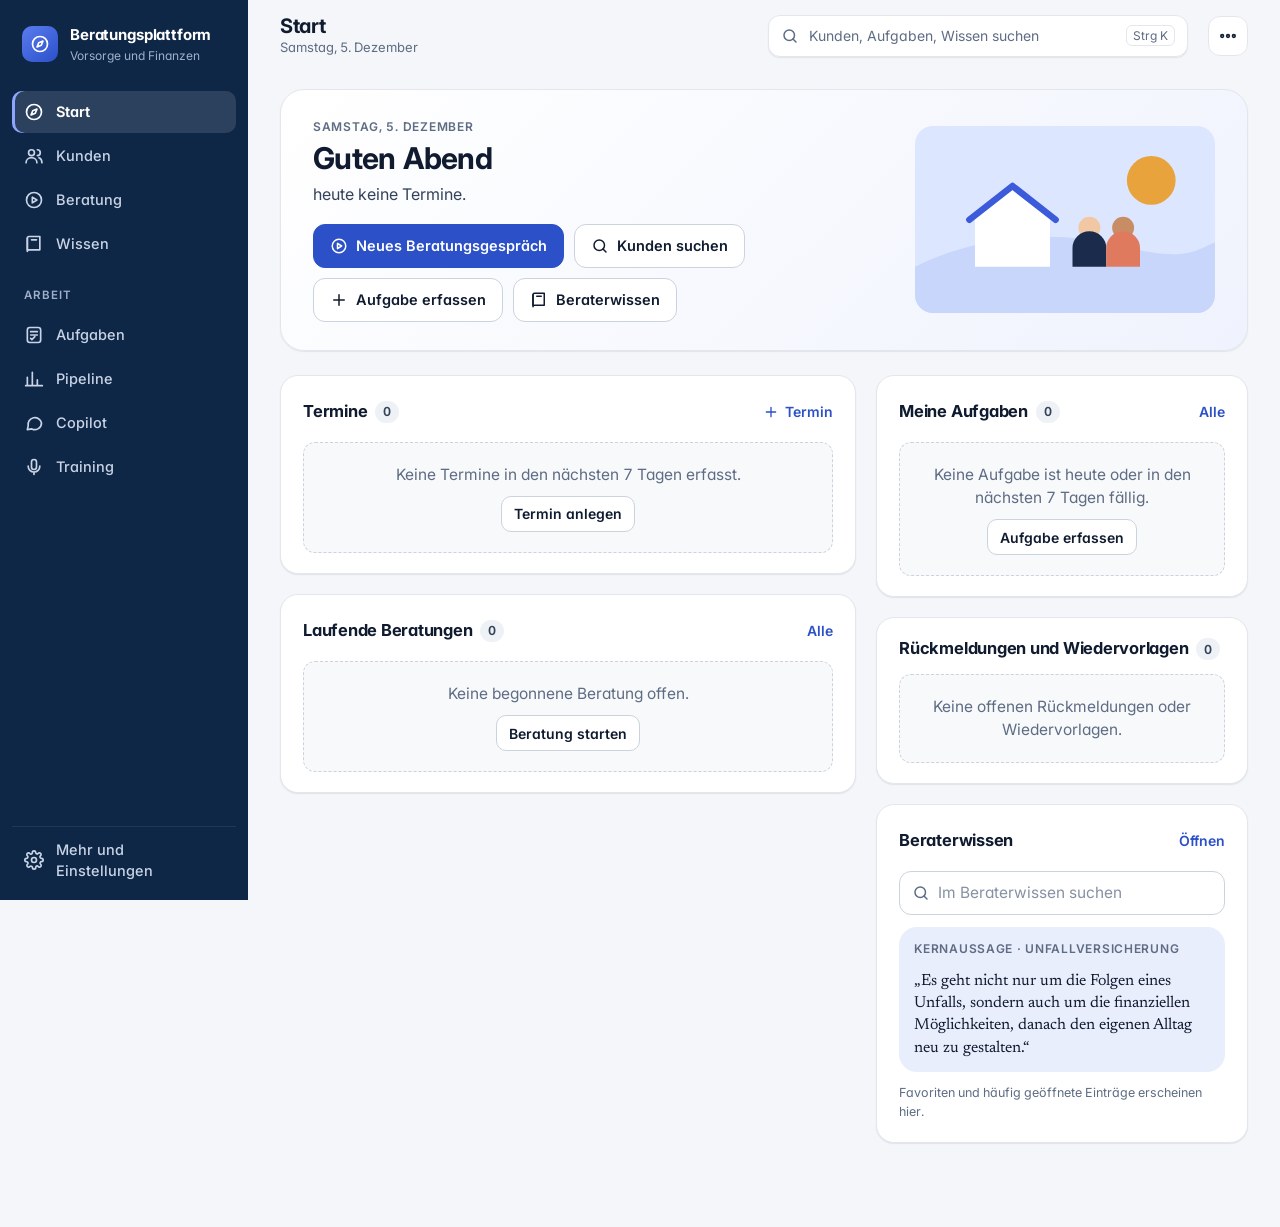
==== commit 08487490: "Beratungsplattform: neues Design, Navigator, Beratungsstrecke mit Kundenmodus, Beraterwissen - App i" ====
--- a/crm/index.html
+++ b/crm/index.html
@@ -3,738 +3,671 @@
 <head>
 <meta charset="utf-8">
 <meta name="viewport" content="width=device-width, initial-scale=1, viewport-fit=cover">
-<title>Mein CRM</title>
+<title>Beratungsplattform</title>
 <link rel="preconnect" href="https://fonts.googleapis.com">
 <link rel="preconnect" href="https://fonts.gstatic.com" crossorigin>
-<link href="https://fonts.googleapis.com/css2?family=Space+Grotesk:wght@500;600;700&family=JetBrains+Mono:wght@500;700&family=Newsreader:ital,opsz,wght@0,6..72,400;0,6..72,600;1,6..72,400&display=swap" rel="stylesheet">
+<link href="https://fonts.googleapis.com/css2?family=Inter:wght@400;500;600;700&family=Newsreader:ital,opsz,wght@0,6..72,400;0,6..72,600;1,6..72,400&display=swap" rel="stylesheet">
 <style>
+/* ===== Designsystem: Grundwerte =====
+   Schrift: Inter für die Oberfläche, Newsreader nur für Leitfragen und Kernaussagen im Gespräch.
+   Abstände: 4 · 8 · 12 · 16 · 24 · 32 · 48. Radien: 8 · 12 · 18.
+   Farben tragen Bedeutung: primary = Auswahl/Aktion, ok = gedeckt/entlastet, warn = prüfen, late = Lücke/überfällig. */
 :root{
-  --bg:#F2F5F9; --surface:#FFFFFF; --ink:#0B1B33; --muted:#586A82; --line:#DCE4EE; --brand:#0B1730; --cta:#22E3FF; --cta-ink:#051018; --amber:#E08A00; --orange:#E08A00;
-  --accent:#0A4A9C; --accent-ink:#FFFFFF; --warn:#9A5F0E; --late:#B3362D; --ok:#2C7A57; --chip:#E7EEF8;
-  --c-alter:#B8690A; --c-alter-bg:#FBEEDC; --c-anlage:#2C7A57; --c-anlage-bg:#E0F1E9; --c-kv:#1F7A8C; --c-kv-bg:#DCEFF2; --c-sach:#25507A; --c-sach-bg:#E2EBF5; --c-viol:#6B4FA0; --c-viol-bg:#ECE6F5; --c-late-bg:#FBE3E0; --c-warn-bg:#FBEEDC;
-  --r:12px; --shadow:none; --mono:"JetBrains Mono",ui-monospace,monospace; --font-d:"Space Grotesk",system-ui,-apple-system,"Segoe UI",Roboto,sans-serif;
+  --font:"Inter",system-ui,-apple-system,"Segoe UI",Roboto,"Helvetica Neue",sans-serif;
+  --font-serif:"Newsreader",Georgia,"Times New Roman",serif;
+  --mono:ui-monospace,"SF Mono",Menlo,Consolas,monospace;
+  --s1:4px;--s2:8px;--s3:12px;--s4:16px;--s5:24px;--s6:32px;--s7:48px;
+  --r-s:8px;--r:12px;--r-l:18px;
+  --bg:#F4F6F9;--surface:#FFFFFF;--surface-2:#F8F9FB;--sunken:#EEF1F5;--line:#E3E7ED;--line-2:#CBD3DE;
+  --ink:#101B30;--ink-2:#34425A;--muted:#5E6C84;
+  --brand:#0F2747;--brand-2:#173761;--brand-ink:#E8EEF8;--brand-muted:#9FB0CA;
+  --primary:#2B50C8;--primary-strong:#1F3EA3;--primary-soft:#E9EEFC;--primary-ink:#FFFFFF;
+  --ok:#1D7650;--ok-soft:#E2F2E9;--warn:#995A06;--warn-soft:#FCEFD9;--late:#B42318;--late-soft:#FCE9E7;--violet:#6650B0;--violet-soft:#EEEAFA;
+  --shadow-1:0 1px 2px rgba(16,27,48,.06),0 1px 1px rgba(16,27,48,.03);
+  --shadow-2:0 6px 20px rgba(16,27,48,.08),0 1px 3px rgba(16,27,48,.05);
+  --shadow-3:0 18px 50px rgba(16,27,48,.18);
+  --focus:0 0 0 3px rgba(43,80,200,.35);
+  /* Aliasse für bestehende Bausteine */
+  --accent:var(--primary);--accent-ink:var(--primary-ink);--chip:var(--sunken);--cta:var(--primary);--cta-ink:var(--primary-ink);
+  --amber:#C27A0E;--orange:#C27A0E;--c-alter:#B7791F;--c-anlage:var(--ok);--c-late-bg:var(--late-soft);--c-anlage-bg:var(--ok-soft);--c-warn-bg:var(--warn-soft);--font-d:var(--font);--r-legacy:12px;
   color-scheme:light;
-  box-sizing:border-box;
-  padding-top:env(safe-area-inset-top,0px);
-  padding-bottom:env(safe-area-inset-bottom,0px);
 }
 @media (prefers-color-scheme: dark){
   :root:not([data-theme="light"]){
-    --bg:#070B14; --surface:#0E1626; --ink:#E6F0FF; --muted:#8CA2C3; --line:#1B2A44; --brand:#0A1120; --cta:#22E3FF; --cta-ink:#051018; --amber:#FFB020; --orange:#FFB020;
-    --accent:#22E3FF; --accent-ink:#0E1620; --warn:#E0A04A; --late:#E5776E; --ok:#6CC49C; --chip:#13213A; --c-alter:#E0A04A; --c-alter-bg:#3A2A12; --c-anlage:#6CC49C; --c-anlage-bg:#143329; --c-kv:#62C3D6; --c-kv-bg:#123340; --c-sach:#6FA2D6; --c-sach-bg:#1A2D42; --c-viol:#B7A2E6; --c-viol-bg:#2A2340; --c-late-bg:#3B1D1A; --c-warn-bg:#3A2A12; --shadow:none;
+    --bg:#0B1120;--surface:#121A2B;--surface-2:#161F33;--sunken:#1A2539;--line:#243049;--line-2:#34425E;
+    --ink:#E7ECF5;--ink-2:#C3CDDD;--muted:#94A2B9;--brand:#0A1428;--brand-2:#13213D;
+    --primary:#7D9BFF;--primary-strong:#A3B8FF;--primary-soft:#1D2A4C;--primary-ink:#0B1120;
+    --ok:#5EC290;--ok-soft:#11301F;--warn:#E5AA4D;--warn-soft:#33250E;--late:#F28B7E;--late-soft:#3A1916;--violet:#B5A4F0;--violet-soft:#2A2343;
+    --shadow-1:none;--shadow-2:0 6px 20px rgba(0,0,0,.35);--focus:0 0 0 3px rgba(125,155,255,.45);
     color-scheme:dark;
   }
 }
 :root[data-theme="dark"]{
-  --bg:#070B14; --surface:#0E1626; --ink:#E6F0FF; --muted:#8CA2C3; --line:#1B2A44; --brand:#0A1120; --cta:#22E3FF; --cta-ink:#051018; --amber:#FFB020; --orange:#FFB020;
-  --accent:#22E3FF; --accent-ink:#0E1620; --warn:#E0A04A; --late:#E5776E; --ok:#6CC49C; --chip:#13213A; --c-alter:#E0A04A; --c-alter-bg:#3A2A12; --c-anlage:#6CC49C; --c-anlage-bg:#143329; --c-kv:#62C3D6; --c-kv-bg:#123340; --c-sach:#6FA2D6; --c-sach-bg:#1A2D42; --c-viol:#B7A2E6; --c-viol-bg:#2A2340; --c-late-bg:#3B1D1A; --c-warn-bg:#3A2A12; --shadow:none;
+  --bg:#0B1120;--surface:#121A2B;--surface-2:#161F33;--sunken:#1A2539;--line:#243049;--line-2:#34425E;
+  --ink:#E7ECF5;--ink-2:#C3CDDD;--muted:#94A2B9;--brand:#0A1428;--brand-2:#13213D;
+  --primary:#7D9BFF;--primary-strong:#A3B8FF;--primary-soft:#1D2A4C;--primary-ink:#0B1120;
+  --ok:#5EC290;--ok-soft:#11301F;--warn:#E5AA4D;--warn-soft:#33250E;--late:#F28B7E;--late-soft:#3A1916;--violet:#B5A4F0;--violet-soft:#2A2343;
+  --shadow-1:none;--shadow-2:0 6px 20px rgba(0,0,0,.35);--focus:0 0 0 3px rgba(125,155,255,.45);
   color-scheme:dark;
 }
+
+/* ===== Basis und Bausteine ===== */
 *,*::before,*::after{box-sizing:border-box}
-html{scroll-padding-top:env(safe-area-inset-top,0px);-webkit-text-size-adjust:100%}
-body{margin:0;background:var(--bg);color:var(--ink);
-  font:16px/1.45 system-ui,-apple-system,"Segoe UI",Roboto,"Helvetica Neue",sans-serif;
-  font-variant-numeric:tabular-nums}
+html{-webkit-text-size-adjust:100%;scroll-padding-top:80px}
+body{margin:0;background:var(--bg);color:var(--ink);font:15.5px/1.5 var(--font);font-feature-settings:"cv11","ss01";font-variant-numeric:tabular-nums;-webkit-font-smoothing:antialiased}
 button,input,select,textarea{font:inherit;color:inherit}
-button{cursor:pointer}
-:focus-visible{outline:3px solid var(--accent);outline-offset:2px}
-
-.top{position:sticky;top:env(safe-area-inset-top,0px);z-index:5;background:var(--bg);
-  display:flex;justify-content:space-between;align-items:flex-start;
-  padding:16px 16px 8px;max-width:560px;margin:0 auto}
-.top h1{margin:0;font-size:26px;line-height:1.15;font-weight:700;letter-spacing:-.01em}
-.top p{margin:2px 0 0;color:var(--muted);font-size:14px}
-.icon{width:44px;height:44px;border-radius:12px;border:1px solid var(--line);background:var(--surface);
-  display:grid;place-items:center;color:var(--ink)}
-
-main{max-width:560px;margin:0 auto;padding:4px 16px 150px}
-.summary{font-size:17px;font-weight:560;line-height:1.35;margin:8px 0 10px}
-.banner{max-width:560px;margin:4px auto 0;padding:0 16px}
-.note{background:var(--chip);border-left:4px solid var(--warn);border-radius:10px;padding:10px 12px;font-size:14px;margin:0 0 10px}
-.note .btn{margin-top:8px}
-
-.hints{background:var(--surface);border:1px solid var(--line);border-radius:12px;margin:0 0 6px}
-.hints summary{list-style:none;cursor:pointer;padding:12px 14px;font-weight:650;display:flex;justify-content:space-between;align-items:center;min-height:44px}
-.hints summary::-webkit-details-marker{display:none}
-.hints .count{background:var(--accent);color:var(--accent-ink);border-radius:999px;font-size:13px;padding:1px 9px}
-.hint{border-top:1px solid var(--line);padding:12px 14px;font-size:15px}
-.hint .actions{margin-top:8px}
-.hints .fine{font-size:12.5px;color:var(--muted);padding:0 14px 12px}
-
-.group{margin:22px 0 8px;font-size:14px;font-weight:650;display:flex;gap:8px;align-items:baseline}
-.group span{color:var(--muted);font-weight:500}
-.group.now{color:var(--late)}
-.group.week{color:var(--accent)}
-.group.two,.group.later{color:var(--muted)}
-
-.row{display:flex;gap:12px;align-items:flex-start;background:var(--surface);
-  border:1px solid var(--line);border-left:4px solid var(--edge,var(--line));
-  border-radius:12px;padding:12px;margin-bottom:8px}
-.row.late{--edge:var(--late)} .row.today{--edge:var(--warn)} .row.soon{--edge:var(--accent)} .row.later{--edge:var(--line)}
+button{cursor:pointer;background:none;border:0;padding:0;text-align:inherit}
+:focus-visible{outline:none;box-shadow:var(--focus);border-radius:var(--r-s)}
+[hidden]{display:none!important}
+h1,h2,h3,h4{color:var(--ink);letter-spacing:-.015em;line-height:1.2}
+a{color:var(--primary)}
+.skip{position:absolute;left:-999px;top:8px;z-index:100;background:var(--surface);padding:8px 12px;border-radius:8px}.skip:focus{left:8px}
+.muted{color:var(--muted)}.sm{font-size:13px}
+.eyebrow{margin:0 0 4px;font-size:12px;font-weight:600;letter-spacing:.06em;text-transform:uppercase;color:var(--muted)}
+.sr{position:absolute;width:1px;height:1px;overflow:hidden;clip:rect(0 0 0 0);white-space:nowrap}
+svg{flex:none}
+
+/* Schaltflächen */
+.btn{display:inline-flex;align-items:center;justify-content:center;gap:8px;min-height:44px;padding:0 16px;border-radius:var(--r);border:1px solid var(--line-2);background:var(--surface);color:var(--ink);font-weight:600;font-size:15px;white-space:nowrap;transition:background .12s,border-color .12s}
+.btn:hover{background:var(--surface-2);border-color:var(--muted)}
+.btn.primary{background:var(--primary);border-color:var(--primary);color:var(--primary-ink)}
+.btn.primary:hover{background:var(--primary-strong);border-color:var(--primary-strong)}
+.btn.cta{background:var(--primary);border-color:var(--primary);color:var(--primary-ink)}
+.btn.small{min-height:36px;padding:0 12px;font-size:14px;border-radius:10px}
+.btn.big{min-height:52px;font-size:16px}
+.btn.danger{color:var(--late);border-color:color-mix(in srgb,var(--late) 35%,var(--line))}
+.btn.block{width:100%}
+.btn.on{background:var(--primary-soft);border-color:var(--primary);color:var(--primary)}
+.btn:disabled{opacity:.45;cursor:default}
+.btn.rec{background:var(--late);border-color:var(--late);color:#fff}
+.btnrow{display:flex;gap:10px;margin-top:20px;flex-wrap:wrap}.btnrow .btn{flex:1 1 auto}.btnrow.stack{flex-direction:column}.btnrow.wrap .btn{flex:0 1 auto}
+.lnk{display:inline-flex;align-items:center;gap:6px;color:var(--primary);font-weight:600;font-size:14px;min-height:32px;border-radius:8px}
+.lnk:hover{text-decoration:underline}
+.lnk.back{margin:0 0 12px;color:var(--muted)}
+.linkbtn{color:var(--primary);font-weight:600;font-size:14px;min-height:32px}
+.icon{display:grid;place-items:center;width:40px;height:40px;border-radius:var(--r);border:1px solid var(--line);background:var(--surface);color:var(--ink)}
+.icon.sm{width:30px;height:30px;font-size:18px;border:0;background:transparent;color:var(--muted)}
+
+/* Chips und Auswahl */
+.chips,.lwc{display:flex;flex-wrap:wrap;gap:8px;margin:8px 0 12px}
+.chip{display:inline-flex;align-items:center;gap:6px;min-height:38px;padding:6px 14px;border-radius:999px;border:1px solid var(--line-2);background:var(--surface);color:var(--ink);font-size:14.5px;font-weight:500}
+.chip:hover{border-color:var(--primary)}
+.chip[aria-pressed="true"]{background:var(--primary);border-color:var(--primary);color:var(--primary-ink);font-weight:600}
+.chip[data-v=ja][aria-pressed=true]{background:var(--ok);border-color:var(--ok);color:#fff}
+.chip[data-v=teil][aria-pressed=true]{background:var(--warn);border-color:var(--warn);color:#fff}
+.chip[data-v=nein][aria-pressed=true]{background:var(--late);border-color:var(--late);color:#fff}
+.chip[data-v=unklar][aria-pressed=true]{background:#4E5D7A;border-color:#4E5D7A;color:#fff}
+.chip[data-v=kb][aria-pressed=true]{background:#7B8698;border-color:#7B8698;color:#fff}
+.chip[data-v=pref][aria-pressed=true]{background:var(--violet);border-color:var(--violet);color:#fff}
+.seg{display:flex;gap:4px;padding:4px;border-radius:var(--r);background:var(--sunken)}
+.seg button{flex:1;min-height:38px;border-radius:9px;font-size:14px;font-weight:500;color:var(--muted)}
+.seg button[aria-pressed="true"]{background:var(--surface);color:var(--ink);font-weight:650;box-shadow:var(--shadow-1)}
+
+/* Formulare */
+label{display:block;font-size:14px;font-weight:600;margin:14px 0 6px;color:var(--ink-2)}
+.fl{display:block;margin:14px 0 0;font-size:14px;font-weight:600;color:var(--ink-2)}
+.fl>span:first-child{display:block;margin-bottom:6px}
+.fl small{display:block;font-weight:400;color:var(--muted);font-size:13px;margin-top:5px}
+.fi{display:flex;align-items:center;gap:8px}.fi em{font-style:normal;font-weight:500;color:var(--muted);font-size:13px;white-space:nowrap}
+.opt{font-style:normal;font-weight:400;color:var(--muted);font-size:12.5px;margin-left:4px}
+input[type=text],input[type=search],input[type=date],input[type=time],input[type=number],select,textarea{width:100%;min-height:44px;padding:10px 12px;border-radius:10px;border:1px solid var(--line-2);background:var(--surface);color:var(--ink);font-size:15.5px;transition:border-color .12s,box-shadow .12s}
+input:hover,select:hover,textarea:hover{border-color:var(--muted)}
+input:focus,select:focus,textarea:focus{outline:none;border-color:var(--primary);box-shadow:var(--focus)}
+textarea{min-height:88px;resize:vertical;line-height:1.5}
+input::placeholder,textarea::placeholder{color:color-mix(in srgb,var(--muted) 75%,transparent)}
+.ck{display:flex;align-items:center;gap:10px;margin:10px 0;font-weight:500;font-size:15px;color:var(--ink)}
+.ck input{width:20px;height:20px;flex:none;accent-color:var(--primary)}
+.grid2{display:grid;grid-template-columns:1fr 1fr;gap:0 16px}
+.grid2>.fl,.grid2>div>label:first-child{margin-top:14px}
+.hint-t{font-size:13.5px;color:var(--muted);margin:6px 0 0;line-height:1.5}
+.err{color:var(--late);font-size:14px;font-weight:600;margin:12px 0 0}
+.searchf{display:flex;align-items:center;gap:8px;margin:0;padding:0 12px;min-height:44px;border:1px solid var(--line-2);border-radius:var(--r);background:var(--surface);color:var(--muted);font-weight:400}
+.searchf input{border:0;min-height:42px;padding:0;background:transparent;box-shadow:none!important}
+.searchf:focus-within{border-color:var(--primary);box-shadow:var(--focus)}
+.searchf.big{min-height:52px;font-size:16px}
+details.adv{margin:16px 0;border:1px solid var(--line);border-radius:var(--r);background:var(--surface)}
+details.adv>summary{cursor:pointer;padding:12px 16px;font-weight:600;font-size:14.5px;list-style:none;display:flex;align-items:center;gap:8px}
+details.adv>summary::before{content:"";width:8px;height:8px;border-right:2px solid var(--muted);border-bottom:2px solid var(--muted);transform:rotate(-45deg);transition:transform .15s}
+details.adv[open]>summary::before{transform:rotate(45deg)}
+details.adv>summary::-webkit-details-marker{display:none}
+details.adv>*:not(summary){margin-left:16px;margin-right:16px}
+details.adv[open]{padding-bottom:12px}
+
+/* Statusanzeigen */
+.stat-pill{display:inline-flex;align-items:center;gap:4px;padding:2px 10px;border-radius:999px;font-size:12.5px;font-weight:600;background:var(--sunken);color:var(--muted);white-space:nowrap;line-height:1.6}
+.s-ok{background:var(--ok-soft);color:var(--ok)}.s-late{background:var(--late-soft);color:var(--late)}.s-warn{background:var(--warn-soft);color:var(--warn)}
+.s-info,.s-run{background:var(--primary-soft);color:var(--primary)}.s-new{background:var(--violet-soft);color:var(--violet)}.s-done{background:var(--sunken);color:var(--ink-2)}.s-muted{background:var(--sunken);color:var(--muted)}
+.s-ki{background:var(--violet-soft);color:var(--violet)}
+.badge{display:inline-flex;align-items:center;padding:2px 9px;border-radius:6px;background:var(--sunken);color:var(--ink-2);font-size:12.5px;font-weight:600}
+.tag{display:inline-flex;align-items:center;padding:2px 9px;border-radius:6px;background:var(--primary-soft);color:var(--primary);font-weight:650;font-size:13.5px}
+.pill{font-size:12.5px;font-weight:600;padding:2px 10px;border-radius:999px;background:var(--sunken);color:var(--muted)}
+.pill.offen{color:var(--primary)}.pill.nachgefasst{color:var(--warn)}.pill.abgeschlossen{color:var(--ok)}.pill.wait{background:var(--warn-soft);color:var(--warn)}.pill.kuend{background:var(--late-soft);color:var(--late)}
+.note{background:var(--primary-soft);border-radius:var(--r);padding:12px 16px;font-size:14.5px;margin:0 0 12px;border-left:4px solid var(--primary)}
+.note.ok{background:var(--ok-soft);border-left-color:var(--ok)}
+.banner{max-width:1240px;margin:0 auto;padding:0 32px}.banner .note{margin-top:12px}
+.empty,.empty-s{border:1px dashed var(--line-2);border-radius:var(--r);padding:20px;text-align:center;color:var(--muted);background:var(--surface-2)}
+.empty-s p{margin:0 0 10px}.empty-s p:last-child{margin:0}
+.fine-s{font-size:12.5px;color:var(--muted);margin:10px 0 0}
+
+/* Dialog und Meldung */
+#sheet{position:fixed;inset:0;z-index:60}
+.backdrop{position:absolute;inset:0;background:rgba(10,18,34,.45);backdrop-filter:blur(2px)}
+.panel{position:absolute;left:50%;top:50%;transform:translate(-50%,-50%);width:min(680px,calc(100% - 32px));max-height:88vh;overflow:auto;background:var(--surface);border-radius:var(--r-l);padding:24px 28px 28px;box-shadow:var(--shadow-3);animation:pop .16s ease-out}
+@keyframes pop{from{opacity:.4;transform:translate(-50%,-48%)}to{opacity:1;transform:translate(-50%,-50%)}}
+.grab{display:none}
+.panel h3{margin:0 0 8px;font-size:21px}
+.panel h4{margin:22px 0 8px;font-size:13px;letter-spacing:.05em;text-transform:uppercase;color:var(--muted)}
+#toast{position:fixed;left:50%;transform:translateX(-50%);bottom:24px;z-index:80;max-width:min(560px,calc(100% - 32px));background:var(--ink);color:var(--bg);padding:12px 16px;border-radius:var(--r);display:flex;align-items:center;gap:14px;box-shadow:var(--shadow-3);font-size:14.5px}
+#toast button{color:var(--bg);text-decoration:underline;font-weight:650}
+@media (max-width:640px){.panel{left:0;right:0;top:auto;bottom:0;transform:none;width:100%;max-height:92vh;border-radius:20px 20px 0 0;padding:16px 16px calc(24px + env(safe-area-inset-bottom,0px));animation:up .18s ease-out}.grab{display:block;width:40px;height:4px;border-radius:2px;background:var(--line-2);margin:0 auto 12px}#toast{bottom:84px}}
+@keyframes up{from{transform:translateY(30px);opacity:.5}to{transform:none;opacity:1}}
+@media (prefers-reduced-motion:reduce){*{animation:none!important;transition:none!important}}
+
+/* ===== Seitenrahmen und Navigation ===== */
+.nav{position:fixed;left:0;top:0;bottom:0;width:248px;z-index:20;background:var(--brand);color:var(--brand-ink);display:flex;flex-direction:column;padding:18px 12px;gap:4px;overflow:auto}
+.nav-brand{display:flex;align-items:center;gap:12px;padding:6px 10px 22px}
+.nav-brand b{display:block;font-size:15px;color:#fff;letter-spacing:-.01em}.nav-brand small{display:block;font-size:12px;color:var(--brand-muted)}
+.nav-logo{display:grid;place-items:center;width:36px;height:36px;border-radius:10px;background:linear-gradient(140deg,#5B7CF0,#2B50C8);color:#fff}
+.nav-g{display:flex;flex-direction:column;gap:2px}
+.nav-h{padding:18px 12px 6px;font-size:11.5px;font-weight:600;letter-spacing:.08em;text-transform:uppercase;color:var(--brand-muted)}
+.nav-i{display:flex;align-items:center;gap:12px;width:100%;min-height:42px;padding:0 12px;border-radius:10px;color:#C9D4E6;font-size:14.5px;font-weight:500}
+.nav-i:hover{background:rgba(255,255,255,.07);color:#fff}
+.nav-i[aria-current="page"]{background:rgba(255,255,255,.12);color:#fff;font-weight:650;box-shadow:inset 3px 0 0 #8EA6FF}
+.nav-foot{margin-top:auto;padding-top:12px;border-top:1px solid rgba(255,255,255,.08)}
+.shell{margin-left:248px;min-height:100vh}
+.top{position:sticky;top:0;z-index:15;display:flex;align-items:center;gap:20px;padding:14px 32px;background:color-mix(in srgb,var(--bg) 88%,transparent);backdrop-filter:blur(10px);border-bottom:1px solid transparent}
+.top-t{min-width:0}.top h1{margin:0;font-size:20px;font-weight:700}.top p{margin:0;font-size:13px;color:var(--muted)}
+.top-search{margin-left:auto;display:flex;align-items:center;gap:10px;width:min(420px,40vw);min-height:42px;padding:0 12px;border-radius:var(--r);border:1px solid var(--line);background:var(--surface);color:var(--muted);font-size:14px;box-shadow:var(--shadow-1)}
+.top-search:hover{border-color:var(--line-2)}
+.top-search kbd{margin-left:auto;font:12px var(--font);padding:2px 6px;border:1px solid var(--line);border-radius:6px;color:var(--muted)}
+.ic-s{display:flex}
+.topbtns{display:flex;gap:8px}.only-m{display:none}
+main.view{max-width:1240px;margin:0 auto;padding:8px 32px 64px}
+.bnav{display:none}
+.fab{position:fixed;right:16px;bottom:calc(76px + env(safe-area-inset-bottom,0px));z-index:30;width:56px;height:56px;border-radius:18px;background:var(--primary);color:var(--primary-ink);display:none;place-items:center;box-shadow:var(--shadow-3)}
+
+/* Karten-Abschnitte */
+.card-s{background:var(--surface);border:1px solid var(--line);border-radius:var(--r-l);padding:20px 22px;margin:0 0 20px;box-shadow:var(--shadow-1)}
+.cs-h{display:flex;align-items:center;justify-content:space-between;gap:12px;margin:0 0 14px}
+.cs-h h2{margin:0;font-size:16.5px;display:flex;align-items:center;gap:8px}
+.cnt{display:inline-grid;place-items:center;min-width:24px;height:22px;padding:0 7px;border-radius:999px;background:var(--sunken);color:var(--ink-2);font-size:12.5px;font-weight:650}
+.sub-h{margin:16px 0 8px;font-size:12.5px;font-weight:650;letter-spacing:.05em;text-transform:uppercase;color:var(--muted)}.sub-h.late{color:var(--late)}
+.sec-t{margin:32px 0 14px;font-size:18px}
+.dash{display:grid;grid-template-columns:minmax(0,1.55fr) minmax(0,1fr);gap:20px;align-items:start}
+.more-n{margin:8px 0 0;font-size:13.5px;color:var(--muted)}
+
+/* Startseite */
+.hello{display:grid;grid-template-columns:minmax(0,1fr) 300px;align-items:center;gap:24px;margin:8px 0 24px;padding:28px 32px;border-radius:24px;background:linear-gradient(135deg,var(--surface) 0%,var(--primary-soft) 140%);border:1px solid var(--line);box-shadow:var(--shadow-1)}
+.hello h2{margin:0 0 6px;font-size:30px;font-weight:700;letter-spacing:-.025em}
+.hello-s{margin:0 0 18px;color:var(--ink-2);font-size:16px}
+.hello-ill svg{display:block;width:100%;height:auto;border-radius:18px}
+.quick{display:flex;flex-wrap:wrap;gap:10px}
+.qbtn{display:inline-flex;align-items:center;gap:8px;min-height:44px;padding:0 16px;border-radius:var(--r);background:var(--surface);border:1px solid var(--line-2);font-weight:600;font-size:14.5px;color:var(--ink)}
+.qbtn:hover{border-color:var(--primary);color:var(--primary)}
+.qbtn.pri{background:var(--primary);border-color:var(--primary);color:var(--primary-ink)}.qbtn.pri:hover{background:var(--primary-strong);color:var(--primary-ink)}
+.qbtn svg{color:inherit}
+.appts{display:flex;flex-direction:column;gap:12px}
+.appt{display:grid;grid-template-columns:76px minmax(0,1fr);gap:16px;padding:16px;border:1px solid var(--line);border-radius:var(--r);background:var(--surface-2)}
+.appt-time{display:flex;flex-direction:column;align-items:center;justify-content:center;border-radius:10px;background:var(--surface);border:1px solid var(--line);padding:10px 4px;text-align:center;align-self:start}
+.appt-time b{font-size:18px;letter-spacing:-.02em}.appt-time span{font-size:12px;color:var(--muted)}
+.appt-h{display:flex;flex-wrap:wrap;align-items:center;gap:8px}
+.kn{font-weight:700;font-size:16px;color:var(--ink)}.kn:hover{color:var(--primary);text-decoration:underline}
+.appt-sub{margin:4px 0 0;font-size:14px;color:var(--ink-2)}
+.appt-prep{margin:8px 0 0;padding:0;list-style:none;display:flex;flex-wrap:wrap;gap:6px}
+.appt-prep li{font-size:12.5px;padding:3px 9px;border-radius:999px;background:var(--warn-soft);color:var(--warn);font-weight:600}
+.appt-next{margin:10px 0 0;font-size:14px}.appt-next span{display:block;font-size:11.5px;font-weight:650;letter-spacing:.05em;text-transform:uppercase;color:var(--muted)}
+.appt-act{display:flex;flex-wrap:wrap;gap:8px;margin-top:12px}
+.tasks{list-style:none;margin:0;padding:0;display:flex;flex-direction:column}
+.task{display:flex;align-items:flex-start;gap:12px;padding:10px 0;border-top:1px solid var(--line)}
+.task:first-child{border-top:0}
+.task-b{flex:1;min-width:0;display:flex;flex-direction:column;gap:2px;text-align:left}
+.task-t{font-weight:550;font-size:15px;color:var(--ink)}.task-b:hover .task-t{color:var(--primary)}
+.task-m{font-size:13px;color:var(--muted)}.task-m b{color:var(--ink-2)}
+.task.late .task-m{color:var(--late)}.task.today .task-m{color:var(--warn)}.task.done .task-t{text-decoration:line-through;color:var(--muted)}
+.prio{display:inline-grid;place-items:center;width:18px;height:18px;margin-right:6px;border-radius:5px;background:var(--late);color:#fff;font-style:normal;font-size:12px;font-weight:800;vertical-align:1px}
+.dot-i{display:grid;place-items:center;width:26px;height:26px;flex:none;border-radius:8px;background:var(--sunken);color:var(--muted)}
+.check{position:relative;flex:none;width:24px;height:24px;margin-top:1px;border-radius:7px;border:2px solid var(--line-2);background:var(--surface)}
+.check::after{content:"";position:absolute;inset:-10px}
+.check:hover{border-color:var(--ok);background:var(--ok-soft)}
+.runs{list-style:none;margin:0;padding:0;display:flex;flex-direction:column;gap:10px}
+.run>button{display:flex;align-items:center;gap:14px;width:100%;padding:14px 16px;border:1px solid var(--line);border-radius:var(--r);background:var(--surface-2);text-align:left}
+.run>button:hover{border-color:var(--primary);background:var(--surface)}
+.run-ic{display:grid;place-items:center;width:42px;height:42px;flex:none;border-radius:12px;background:var(--primary-soft);color:var(--primary)}
+.run-b{flex:1;min-width:0;display:flex;flex-direction:column;gap:4px}
+.run-h{display:flex;flex-wrap:wrap;align-items:center;gap:8px}.run-h b{font-size:15.5px}
+.run-m,.run-d{font-size:13.5px;color:var(--muted)}.run-n{font-size:13.5px;color:var(--ink-2)}
+.run-p{display:flex;align-items:center;gap:10px;font-size:13px;color:var(--ink-2)}
+.bar{display:block;width:90px;height:6px;border-radius:3px;background:var(--line);overflow:hidden;flex:none}.bar i{display:block;height:100%;border-radius:3px;background:var(--primary)}
+.agreed{list-style:none;margin:0;padding:0;display:flex;flex-direction:column;gap:8px}
+.agreed button{display:flex;flex-wrap:wrap;align-items:center;gap:10px;width:100%;padding:10px 12px;border-radius:10px;background:var(--surface-2);border:1px solid var(--line)}
+.list-s{list-style:none;margin:0;padding:0}
+.list-s li{border-top:1px solid var(--line)}.list-s li:first-child{border-top:0}
+.list-s li>button,.list-s li>span{display:flex;flex-direction:column;gap:2px;width:100%;padding:10px 0;text-align:left}
+.list-s b{font-size:14.5px;font-weight:600}.list-s span span,.list-s button span{font-size:13px;color:var(--muted)}.list-s small{font-size:13px;color:var(--ink-2)}
+.list-s button:hover b{color:var(--primary)}
+.list-s .stat-pill{align-self:flex-start;margin-top:4px}
+
+/* Kunden */
+.toolbar{display:flex;gap:12px;margin:8px 0 20px}.toolbar .searchf{flex:1}
+.clist{display:grid;grid-template-columns:repeat(auto-fill,minmax(320px,1fr));gap:12px}
+.ccard{display:flex;align-items:center;gap:14px;padding:16px;border-radius:var(--r);background:var(--surface);border:1px solid var(--line);box-shadow:var(--shadow-1);text-align:left}
+.ccard:hover{border-color:var(--primary)}
+.avatar{display:grid;place-items:center;width:44px;height:44px;flex:none;border-radius:14px;background:linear-gradient(140deg,var(--primary-soft),var(--sunken));color:var(--primary);font-weight:700;font-size:15px}
+.avatar.xl{width:72px;height:72px;border-radius:22px;font-size:24px}
+.cc-b{flex:1;min-width:0;display:flex;flex-direction:column}.cc-n{font-weight:700;font-size:16px}.cc-m{font-size:13.5px;color:var(--muted)}
+.cc-t{display:flex;flex-direction:column;align-items:flex-end;gap:4px}.cc-t small{font-size:12.5px;color:var(--muted)}
+.profile{display:flex;align-items:center;gap:20px;padding:24px;border-radius:var(--r-l);background:var(--surface);border:1px solid var(--line);margin:0 0 16px;box-shadow:var(--shadow-1)}
+.pf-t{flex:1;min-width:0}.pf-t h2{margin:0;font-size:28px}.pf-t p{margin:4px 0 0}
+.pf-a{display:flex;flex-wrap:wrap;gap:8px}
+.facts-row{display:grid;grid-template-columns:repeat(4,1fr);gap:12px;margin:0 0 20px}
+.facts-row div{background:var(--surface);border:1px solid var(--line);border-radius:var(--r);padding:12px 16px}.facts-row b{display:block;font-size:22px}.facts-row span{font-size:13px;color:var(--muted)}
+.needs{list-style:none;margin:0;padding:0}
+.needs li{display:flex;align-items:center;gap:12px;padding:10px 0;border-top:1px solid var(--line)}.needs li:first-child{border-top:0}
+.nd-ic{display:grid;place-items:center;width:34px;height:34px;border-radius:10px;background:var(--sunken);color:var(--primary)}
+.nd-t{flex:1;display:flex;flex-direction:column}.nd-t small{color:var(--muted);font-size:12.5px}
+.danger-z{margin-top:8px;text-align:right}
+
+/* Bestehende Listen (Aufgaben, Angebote, Pipeline) */
+.list{background:var(--surface);border:1px solid var(--line);border-radius:var(--r);overflow:hidden;margin-bottom:12px}
+.row{display:flex;gap:12px;align-items:flex-start;padding:14px 16px;border-bottom:1px solid var(--line);background:var(--surface);position:relative}
+.list .row:last-child{border-bottom:0}
+.row:not(.list .row){border:1px solid var(--line);border-radius:var(--r);margin-bottom:8px}
+.row.late{box-shadow:inset 3px 0 0 var(--late)}.row.today{box-shadow:inset 3px 0 0 var(--warn)}.row.soon{box-shadow:inset 3px 0 0 var(--primary)}
 .row .body{flex:1;min-width:0;cursor:pointer}
 .line1{display:flex;gap:8px;align-items:center;flex-wrap:wrap}
-.tag{font-weight:650;font-size:14px;background:var(--chip);padding:2px 8px;border-radius:6px}
-.when{font-size:13px;color:var(--muted)}
-.row.late .when{color:var(--late);font-weight:600}
-.txt{margin-top:4px;word-break:break-word}
-.sub{font-size:14px;color:var(--muted);margin-top:2px;word-break:break-word}
-.check{position:relative;flex:none;width:28px;height:28px;border-radius:50%;border:2px solid var(--muted);background:transparent;margin-top:1px}
-.check::before{content:"";position:absolute;inset:-10px}
-.check:hover{border-color:var(--ok)}
+.when{font-size:13px;color:var(--muted)}.row.late .when{color:var(--late);font-weight:600}
+.txt{margin-top:4px;font-size:15px;word-break:break-word}.sub{font-size:13.5px;color:var(--muted);margin-top:2px;word-break:break-word}
 .actions{display:flex;gap:8px;margin-top:10px;flex-wrap:wrap}
-
-.card{display:block;width:100%;text-align:left;background:var(--surface);border:1px solid var(--line);
-  border-radius:12px;padding:12px 14px;margin-bottom:8px}
+.group{margin:22px 0 10px;font-size:12.5px;font-weight:650;letter-spacing:.05em;text-transform:uppercase;color:var(--muted);display:flex;gap:8px;align-items:baseline}
+.group.now{color:var(--late)}.group.week{color:var(--primary)}.group span{color:var(--muted);font-weight:500}
+.card{display:block;width:100%;text-align:left;background:var(--surface);border:1px solid var(--line);border-radius:var(--r);padding:14px 16px;margin-bottom:8px}
 .card .head{display:flex;justify-content:space-between;gap:8px;align-items:center}
-.pill{font-size:12px;font-weight:650;padding:3px 9px;border-radius:999px;background:var(--chip);color:var(--muted)}
-.pill.offen{color:var(--accent)} .pill.nachgefasst{color:var(--warn)}
-.pill.abgeschlossen{color:var(--ok)} .pill.abgelehnt{color:var(--muted)}
-
-.chips{display:flex;gap:8px;flex-wrap:wrap;margin:10px 0 14px}
-.chip{border:1px solid var(--line);background:var(--surface);border-radius:999px;padding:7px 13px;font-size:14px;min-height:36px}
-.chip[aria-pressed="true"]{background:var(--accent);color:var(--accent-ink);border-color:transparent;font-weight:650}
-
-.btn{min-height:44px;padding:0 16px;border-radius:10px;border:1px solid var(--line);background:var(--surface);font-weight:600}
-.btn.primary{background:var(--accent);color:#fff;border-color:transparent}
-.btn.small{min-height:36px;padding:0 12px;font-size:14px}
-.btn.danger{color:var(--late)}
-.btn.block{width:100%}
-
-.search{width:100%;margin:6px 0 14px}
-input[type=text],input[type=date],select,textarea{width:100%;min-height:46px;padding:10px 12px;border-radius:10px;
-  border:1px solid var(--line);background:var(--bg);font-size:16px}
-textarea{min-height:84px;resize:vertical}
-label{display:block;font-size:14px;font-weight:600;margin:14px 0 6px}
-.hint-t{font-size:13px;color:var(--muted);margin:6px 0 0}
-.err{color:var(--late);font-size:14px;font-weight:600;margin:12px 0 0}
-.seg{display:flex;background:var(--chip);border-radius:10px;padding:3px;gap:3px}
-.seg button{flex:1;min-height:38px;border:0;border-radius:8px;background:transparent;font-weight:560;font-size:14px;padding:0 4px}
-.seg button[aria-pressed="true"]{background:var(--surface);font-weight:700;box-shadow:0 1px 0 var(--line)}
-.grid2{display:grid;grid-template-columns:1fr 1fr;gap:8px}
-.btnrow{display:flex;gap:10px;margin-top:18px}
-.btnrow .btn{flex:1}
-
-.empty{background:var(--surface);border:1px dashed var(--line);border-radius:12px;padding:20px;text-align:center;color:var(--muted);margin-top:18px}
-.empty .btn{margin-top:12px;color:var(--ink)}.empty .btn.primary{color:var(--accent-ink)}
-
-.tabs{position:fixed;left:0;right:0;bottom:0;z-index:10;background:var(--surface);border-top:1px solid var(--line);
-  display:flex;padding-bottom:env(safe-area-inset-bottom,0px)}
-.tabs button{flex:1;min-height:56px;border:0;background:transparent;color:var(--muted);
-  display:flex;flex-direction:column;align-items:center;justify-content:center;gap:2px;font-size:12px}
-.tabs button[aria-current="page"]{color:var(--accent);font-weight:700}
-.fab{position:fixed;right:16px;bottom:calc(56px + env(safe-area-inset-bottom,0px) + 16px);z-index:11;
-  width:56px;height:56px;border-radius:50%;border:0;background:var(--accent);color:var(--accent-ink);
-  display:grid;place-items:center;box-shadow:0 4px 14px rgba(0,0,0,.28)}
-
-#sheet{position:fixed;inset:0;z-index:30}
-#sheet[hidden],#toast[hidden]{display:none}
-.backdrop{position:absolute;inset:0;background:rgba(0,0,0,.45)}
-.panel{position:absolute;left:0;right:0;bottom:0;max-width:560px;margin:0 auto;max-height:92%;overflow:auto;
-  background:var(--surface);border-radius:20px 20px 0 0;padding:14px 16px calc(22px + env(safe-area-inset-bottom,0px));
-  animation:up .18s ease-out}
-@keyframes up{from{transform:translateY(24px);opacity:.6}to{transform:none;opacity:1}}
-.grab{width:40px;height:4px;border-radius:2px;background:var(--line);margin:0 auto 12px}
-.panel h3{margin:0 0 4px;font-size:20px;line-height:1.2}
-.panel h4{margin:20px 0 8px;font-size:14px;color:var(--muted);font-weight:650}
-.mini{display:flex;gap:10px;align-items:flex-start;padding:10px 0;border-top:1px solid var(--line)}
-.mini:first-of-type{border-top:0}
-.mini .body{flex:1;min-width:0;cursor:pointer}
-.done .txt{text-decoration:line-through;color:var(--muted)}
-
-#toast{position:fixed;left:16px;right:16px;bottom:calc(56px + env(safe-area-inset-bottom,0px) + 88px);z-index:40;
-  max-width:520px;margin:0 auto;background:var(--ink);color:var(--bg);padding:12px 14px;border-radius:12px;
-  display:flex;justify-content:space-between;align-items:center;gap:12px}
-#toast button{background:transparent;border:0;color:var(--bg);text-decoration:underline;font-weight:650;min-height:36px}
-
-@media (prefers-reduced-motion: reduce){.panel{animation:none}}
-
-.fab[hidden]{display:none}
-.fl{display:block;margin:12px 0 0;font-weight:600;font-size:14px}
-.fl>span:first-child{display:block;margin-bottom:5px}
-.fl small{display:block;font-weight:400;color:var(--muted);font-size:13px;margin-top:4px}
-.fi{display:flex;align-items:center;gap:8px}
-.fi em{font-style:normal;color:var(--muted);font-size:13px;white-space:nowrap;font-weight:400}
-.ck{display:flex;align-items:center;gap:10px;margin:10px 0;font-weight:600;font-size:15px}
-.ck input{width:22px;height:22px;flex:none}
-.sh{margin:6px 0 4px;font-size:20px}.sh2{margin:20px 0 6px;font-size:14px;color:var(--muted);font-weight:650}
-.stats{display:grid;grid-template-columns:1fr 1fr;gap:8px;margin:12px 0}
-.stat{background:var(--surface);border:1px solid var(--line);border-radius:12px;padding:10px 12px}
-.stat .sl{font-size:12px;color:var(--muted)}.stat .sv{font-size:20px;font-weight:700}.stat .ss{font-size:12px;color:var(--muted)}
-.stat.bad .sv{color:var(--late)}.stat.good .sv{color:var(--ok)}
-.chartbox{background:#fff;border:1px solid var(--line);border-radius:12px;margin:12px 0;overflow:hidden}
-.chartbox canvas{display:block}
-.pbox{background:var(--surface);border:1px solid var(--line);border-radius:12px;padding:6px 12px 12px;margin:10px 0}
+.mini{display:flex;gap:10px;align-items:flex-start;padding:10px 0;border-top:1px solid var(--line)}.mini .body{flex:1;cursor:pointer}
+.hints{background:var(--surface);border:1px solid var(--line);border-radius:var(--r);margin:0 0 12px}
+.hints summary{list-style:none;cursor:pointer;padding:12px 16px;font-weight:600;display:flex;justify-content:space-between;align-items:center}
+.hints summary::-webkit-details-marker{display:none}
+.hints .count{background:var(--primary);color:var(--primary-ink);border-radius:999px;font-size:12.5px;padding:1px 9px}
+.hint{border-top:1px solid var(--line);padding:12px 16px;font-size:14.5px}.hints .fine{font-size:12.5px;color:var(--muted);padding:0 16px 12px}
+.plbar{display:flex;gap:8px;flex-wrap:wrap;margin-bottom:14px}.plbar select{width:auto}
+.plboard{display:grid;grid-template-columns:repeat(4,minmax(0,1fr));gap:14px;align-items:start}
+.plcol{background:var(--sunken);border-radius:var(--r-l);padding:12px;display:flex;flex-direction:column;gap:8px;border-top:4px solid var(--primary)}
+.plcol.c-angebot{border-top-color:var(--amber)}.plcol.c-abschluss{border-top-color:var(--ok)}.plcol.c-verloren{border-top-color:var(--late)}
+.plcol h3{margin:2px 4px 6px;font-size:15px;display:flex;justify-content:space-between}
+.plcard{background:var(--surface);border:1px solid var(--line);border-radius:var(--r);padding:12px;display:flex;flex-direction:column;gap:8px;box-shadow:var(--shadow-1)}
+.plmain{display:flex;flex-direction:column;gap:4px;text-align:left}.plmain small{color:var(--muted);font-size:12.5px}
+.plmv{display:flex;gap:6px;flex-wrap:wrap}.plempty{color:var(--muted);font-size:13px;padding:8px 4px}
+.rvgrid{display:grid;grid-template-columns:minmax(0,1fr) 360px;gap:16px;align-items:start}
+.rvmap{display:grid;grid-template-columns:repeat(auto-fill,minmax(260px,1fr));gap:12px}
+.rvf{background:var(--surface);border:1px solid var(--line);border-radius:var(--r);padding:14px;display:flex;flex-direction:column;gap:8px}
+.rvf h3{margin:0;font-size:15.5px;display:flex;align-items:center;gap:8px}.rvf h3 svg{color:var(--primary)}
+.rvs{margin:0;font-size:13px;color:var(--muted)}.rvs b{color:var(--ink)}.rvb{display:flex;flex-direction:column;gap:6px}
+.rvchip{display:flex;align-items:center;gap:10px;text-align:left;border:1px solid var(--line);border-radius:10px;padding:6px 10px;min-height:48px;background:var(--surface-2)}
+.rvchip[aria-pressed=true]{border-color:var(--primary);background:var(--primary-soft)}
+.rvchip i{font-style:normal;width:30px;height:30px;border-radius:50%;background:var(--primary);color:var(--primary-ink);display:grid;place-items:center;font-weight:700;font-size:12px}
+.rvchip span{display:flex;flex-direction:column;font-weight:600;font-size:14px}.rvchip small{font-weight:400;color:var(--muted);font-size:12px}
+.rvd{background:var(--surface);border:1px solid var(--line);border-radius:var(--r-l);padding:18px;position:sticky;top:84px}.rvd h3{margin:0;font-size:20px}
+.rvk{display:grid;grid-template-columns:repeat(3,1fr);gap:8px;margin-top:10px}.rvk div{background:var(--sunken);border-radius:10px;padding:10px}.rvk b{display:block;font-size:20px}.rvk small{color:var(--muted);font-size:12px}
+.rvl{padding-left:18px;margin:8px 0 0;font-size:14px}
+.pl{font-size:12px;font-weight:650;letter-spacing:.06em;text-transform:uppercase;color:var(--muted)}
+.tools{display:grid;grid-template-columns:repeat(auto-fill,minmax(240px,1fr));gap:10px}
+#sheetbody .tools{grid-template-columns:1fr 1fr}
+.tl2{display:flex;align-items:center;gap:12px;text-align:left;background:var(--surface-2);border:1px solid var(--line);border-radius:var(--r);padding:12px 14px;min-height:64px;color:var(--ink);margin:0;font-weight:400}
+.tl2:hover{border-color:var(--primary)}
+.tl2 strong{display:block;font-size:14.5px}.tl2 small{display:block;color:var(--muted);font-size:12.5px;line-height:1.35;margin-top:2px}
+.tli{flex:none;width:38px;height:38px;border-radius:10px;background:var(--primary-soft);color:var(--primary);display:grid;place-items:center}
+.dsec{display:flex;justify-content:space-between;align-items:baseline;margin:20px 0 10px}.dsec h3{margin:0;font-size:12.5px;font-weight:650;letter-spacing:.06em;text-transform:uppercase;color:var(--muted)}
+.more-f{margin:24px 0}.more-f summary{cursor:pointer;font-weight:600;color:var(--muted);padding:8px 0}
+.srr{display:flex;flex-direction:column;align-items:flex-start;text-align:left;width:100%;gap:2px;background:var(--surface-2);border:1px solid var(--line);border-radius:10px;padding:10px 12px;margin-top:6px}.srr small{color:var(--muted);font-size:12.5px}
+.search{margin:6px 0 14px}
+.tl3{display:flex;flex-direction:column;border-left:2px solid var(--line);margin:4px 0 4px 6px}
+.tle{position:relative;display:flex;gap:10px;align-items:baseline;text-align:left;padding:7px 4px 7px 16px;color:var(--ink);font-size:14px}
+.tle i{position:absolute;left:-6px;top:13px;width:10px;height:10px;border-radius:50%;background:var(--primary)}
+.tle.c-a i{background:var(--amber)}.tle.c-v i{background:var(--late)}.tle.c-o i{background:var(--muted)}.tle.c-t i{background:var(--ok)}
+.tld{flex:none;width:86px;color:var(--muted);font-size:12.5px}
+/* Chat */
+.chat{display:flex;flex-direction:column;gap:12px;max-width:820px}
+.cmsgs{display:flex;flex-direction:column;gap:10px;min-height:260px;max-height:calc(100vh - 340px);overflow:auto;padding:4px 2px}
+.cm{max-width:86%;padding:10px 14px;border-radius:16px;font-size:15px;line-height:1.5}
+.cm.u{align-self:flex-end;background:var(--primary);color:var(--primary-ink);border-bottom-right-radius:4px}
+.cm.a{align-self:flex-start;background:var(--surface);border:1px solid var(--line);border-bottom-left-radius:4px}
+.cm.s{align-self:stretch;max-width:100%;background:var(--ok-soft);font-size:13.5px}.cm.i{align-self:stretch;max-width:100%;color:var(--muted);font-size:14.5px;padding-left:0}.cm.dim{color:var(--muted)}
+.cbar{display:flex;gap:8px;align-items:flex-end}.cbar textarea{flex:1;min-height:52px;resize:none}.cbar .btn{min-height:52px}
+.nbp{display:flex;flex-direction:column;gap:8px}.nbr{display:flex;gap:10px;align-items:flex-start;background:var(--surface-2);border:1px solid var(--line);border-radius:10px;padding:10px 12px}.nbr input{margin-top:4px;width:18px;height:18px}.nbr span{display:flex;flex-direction:column;font-size:14.5px}.nbr small{color:var(--muted);font-size:12.5px}
+/* Kennzahlen und Rechner-Ausgaben */
+.stats{display:grid;grid-template-columns:repeat(auto-fit,minmax(170px,1fr));gap:10px;margin:12px 0}
+.stat{background:var(--surface);border:1px solid var(--line);border-radius:var(--r);padding:12px 14px}
+.stat .sl{display:flex;align-items:center;gap:6px;font-size:13px;font-weight:600;color:var(--muted)}
+.stat .sv{font-size:22px;font-weight:700;letter-spacing:-.02em;margin-top:2px}.stat .ss{font-size:12.5px;color:var(--muted)}
+.stat.bad .sv{color:var(--late)}.stat.good .sv{color:var(--ok)}.stat.grow .sv{color:var(--primary)}
+.si{display:inline-grid;place-items:center;width:22px;height:22px;border-radius:7px}.stat.bad .si{background:var(--late-soft);color:var(--late)}.stat.good .si,.stat.grow .si{background:var(--primary-soft);color:var(--primary)}
+.wk,.wk3{display:grid;grid-template-columns:repeat(3,1fr);gap:8px;margin:10px 0}
+.chartbox{background:#fff;border:1px solid var(--line);border-radius:var(--r);margin:12px 0;overflow:hidden}.chartbox canvas{display:block}
+.pbox{background:var(--surface);border:1px solid var(--line);border-radius:var(--r);padding:8px 14px 14px;margin:12px 0}
 .mrow{border-top:1px solid var(--line);padding:10px 0}
 .mname{display:flex;gap:6px;align-items:center}.mname input{font-weight:600}
-.mname .x{border:0;background:transparent;font-size:24px;width:40px;min-height:40px;color:var(--muted)}
-.mcols{display:grid;grid-template-columns:1fr 1fr;gap:8px;margin-top:6px}
-.mcols small{display:block;font-size:12px;color:var(--muted);margin-bottom:3px}
-.mcols input,.mcols select{margin-top:5px}
-select[data-amp]{border-left:6px solid var(--line)}
-select[data-amp="keine"],select[data-amp="sorge"]{border-left-color:#B3362D}select[data-amp="gkv"],select[data-amp="egal"]{border-left-color:#B8690A}select[data-amp="zus"]{border-left-color:#25507A}select[data-amp="voll"],select[data-amp="wichtig"]{border-left-color:#2C7A57}
-.letterbox{border:1px solid var(--line);border-radius:12px;padding:14px;background:var(--surface)}.letterbox pre{white-space:pre-wrap;word-wrap:break-word;font:inherit;margin:8px 0 0}.letterbox .lsub{font-weight:650;margin-bottom:10px}.letterbox .lbody{font-size:15px;line-height:1.45}.letterbox .lbody p,.letterbox .lbody ul{margin:0 0 10px}
-select[data-amp="ja"]{border-left-color:#2C7A57}select[data-amp="teil"]{border-left-color:#B8690A}select[data-amp="nein"]{border-left-color:#B3362D}
-details.adv{margin:14px 0}details.adv summary{cursor:pointer;font-weight:600;min-height:40px;display:flex;align-items:center}
-textarea{width:100%}
-
-
-.rvgrid{display:grid;grid-template-columns:1fr;gap:14px;align-items:start}
-@media(min-width:900px){.rvgrid{grid-template-columns:1fr 360px}.rvd{position:sticky;top:16px}}
-.rvmap{display:grid;grid-template-columns:repeat(auto-fill,minmax(260px,1fr));gap:12px;background:var(--chip);border-radius:16px;padding:12px;background-image:linear-gradient(var(--line) 1px,transparent 1px),linear-gradient(90deg,var(--line) 1px,transparent 1px);background-size:36px 36px}
-.rvf{background:var(--surface);border:1px solid var(--line);border-radius:14px;padding:12px;display:flex;flex-direction:column;gap:8px}
-.rvf h3{margin:0;font-size:16px;display:flex;align-items:center;gap:8px;color:var(--accent)}.rvf h3{color:var(--ink)}.rvf h3 svg{color:var(--accent)}
-.rvs{margin:0;font-size:13px;color:var(--muted)}.rvs b{color:var(--ink)}
-.rvb{display:flex;flex-direction:column;gap:6px}
-.rvchip{display:flex;align-items:center;gap:10px;text-align:left;border:1.5px solid var(--line);background:var(--bg);border-radius:12px;padding:6px 10px;min-height:48px;color:var(--ink)}
-.rvchip[aria-pressed=true]{border-color:var(--accent);background:var(--chip)}
-.rvchip i{font-style:normal;width:30px;height:30px;border-radius:50%;background:var(--accent);color:var(--accent-ink);display:grid;place-items:center;font-weight:700;font-size:12px;flex:none}
-.rvchip span{display:flex;flex-direction:column;font-weight:600;font-size:14px}.rvchip small{font-weight:400;color:var(--muted);font-size:12px}
-.rvd{background:var(--surface);border:1px solid var(--line);border-radius:16px;padding:16px}.rvd h3{margin:0;font-size:22px}
-.rvk{display:grid;grid-template-columns:repeat(3,1fr);gap:8px;margin-top:10px}.rvk div{background:var(--chip);border-radius:12px;padding:10px}.rvk b{display:block;font-size:22px}.rvk small{color:var(--muted);font-size:12px}
-.rvl{padding-left:18px;margin:8px 0 0;font-size:14.5px;line-height:1.45}.rvl li{margin-bottom:8px}
-.lw{margin-bottom:16px}.lwc{display:flex;flex-wrap:wrap;gap:8px;margin-top:8px}.lwc .chip[aria-pressed=true]{background:var(--accent);color:var(--accent-ink);border-color:var(--accent)}
-.lwg{display:flex;align-items:center;gap:12px;background:var(--surface);border:1px solid var(--line);border-left:5px solid var(--amber);border-radius:12px;padding:10px 12px;margin-top:8px}.lwg>b{font-family:var(--mono);font-size:20px;color:var(--amber)}.lwg>div{flex:1;display:flex;flex-direction:column}.lwg span{font-size:13px;color:var(--muted)}
-
-.kts{display:grid;grid-template-columns:repeat(2,1fr);gap:10px;margin-bottom:14px}
-@media(min-width:700px){.kts{grid-template-columns:repeat(4,1fr)}}
-.kt{display:flex;flex-direction:column;align-items:flex-start;gap:2px;text-align:left;background:var(--surface);border:1px solid var(--line);border-radius:16px;padding:14px 16px;min-height:0;color:var(--ink)}
-.kt b{font-family:var(--font-d);font-size:38px;line-height:1;letter-spacing:-.02em}.kt span{font-weight:700;font-size:15px}.kt small{color:var(--muted);font-size:12.5px;line-height:1.3}
-.kt.hot{border-color:var(--late);background:var(--c-late-bg)}.kt.hot b{color:var(--late)}
-.ovg{display:grid;grid-template-columns:1fr;gap:14px}@media(min-width:900px){.ovg{grid-template-columns:1fr 1fr;align-items:start}}
-.tools{display:grid;grid-template-columns:repeat(auto-fill,minmax(250px,1fr));gap:10px}
-.tl2{display:flex;align-items:center;gap:12px;text-align:left;background:var(--surface);border:1px solid var(--line);border-radius:16px;padding:14px;min-height:76px;color:var(--ink)}
-.tl2 strong{display:block;font-size:16px}.tl2 small{display:block;color:var(--muted);font-size:12.5px;line-height:1.3;margin-top:2px}
-.tli{flex:none;width:44px;height:44px;border-radius:12px;background:var(--chip);color:var(--accent);display:grid;place-items:center}
-.tl2.pri{background:var(--brand);color:#fff;border-color:var(--brand)}.tl2.pri small{color:#B8C6DC}.tl2.pri .tli{background:var(--cta);color:var(--cta-ink)}
-.mcover{background:var(--brand);color:#fff;border-radius:20px;padding:22px;border:0}.mcover h2{font-family:"Newsreader",Georgia,serif;font-size:32px;font-weight:600;color:#fff;margin:4px 0}.mcover p{color:#B8C6DC}.mcover small{letter-spacing:.16em;color:var(--cta);font-family:var(--mono);font-size:11px}
-.mcover .tile{background:rgba(255,255,255,.07)!important;border-color:rgba(255,255,255,.18)!important;color:#fff}.mcover .tile strong{color:#fff}.mcover .tile .tic{background:rgba(255,255,255,.12);color:var(--cta)}.mcover .tile .ttx span{color:#B8C6DC}.mcover .tile.on{border-color:var(--cta)!important;background:rgba(34,227,255,.14)!important}.mcover .fl,.mcover label{color:#fff}.mcover .fl small{color:#B8C6DC;letter-spacing:0;font-family:inherit;font-size:12px}
-.chat{display:flex;flex-direction:column;gap:10px}
-.cmsgs{display:flex;flex-direction:column;gap:8px;min-height:240px;max-height:calc(100vh - 330px);overflow:auto;padding:4px 2px}
-.cm{max-width:88%;padding:10px 14px;border-radius:16px;font-size:15.5px;line-height:1.45}
-.cm.u{align-self:flex-end;background:var(--brand);color:#fff;border-bottom-right-radius:4px}.cm.a{align-self:flex-start;background:var(--surface);border:1px solid var(--line);border-bottom-left-radius:4px}
-.cm.s{align-self:stretch;max-width:100%;background:var(--chip);font-size:13.5px;border-left:4px solid var(--ok)}.cm.i{align-self:stretch;max-width:100%;background:transparent;color:var(--muted);font-size:14.5px;padding-left:0}.cm.dim{color:var(--muted)}
-.cbar{display:flex;gap:8px;align-items:flex-end}.cbar textarea{flex:1;min-height:52px;resize:none}.cbar .btn{min-height:52px}.cbar .btn.rec{background:var(--late);color:#fff}
-
-.cpfab{position:fixed;right:16px;bottom:calc(56px + env(safe-area-inset-bottom,0px) + 16px);z-index:11;width:56px;height:56px;border-radius:50%;border:0;background:var(--brand);color:var(--cta);display:grid;place-items:center;box-shadow:0 6px 16px rgba(0,0,0,.3)}
-.cpfab[hidden]{display:none}
-.fab{bottom:calc(56px + env(safe-area-inset-bottom,0px) + 84px)!important}
-@media(min-width:900px){.cpfab{bottom:24px;right:24px;width:60px;height:60px}.top .topbtns{display:flex}}
-.nxt{display:flex;flex-direction:column;gap:6px;align-items:flex-start}.nxt b{font-size:20px}.nxt small{color:var(--muted)}
-.wk3{display:grid;grid-template-columns:repeat(3,1fr);gap:8px;margin-top:8px}.wk3 div{background:var(--chip);border-radius:12px;padding:10px}.wk3 b{display:block;font-family:var(--font-d);font-size:28px}.wk3 small{color:var(--muted);font-size:12px}
-#sheetbody .tools{grid-template-columns:1fr}@media(min-width:700px){#sheetbody .tools{grid-template-columns:1fr 1fr}}
-.tl3{display:flex;flex-direction:column;border-left:2px solid var(--line);margin:8px 0 4px 6px}
-.tle{position:relative;display:flex;gap:10px;align-items:baseline;text-align:left;background:none;border:0;padding:7px 4px 7px 16px;min-height:0;color:var(--ink);font-size:14.5px;border-radius:0}
-.tle i{position:absolute;left:-6px;top:13px;width:10px;height:10px;border-radius:50%;background:var(--accent)}
-.tle.c-t i{background:var(--cta)}.tle.c-a i{background:var(--amber)}.tle.c-v i{background:var(--late)}.tle.c-o i{background:var(--muted)}
-.tld{flex:none;width:86px;color:var(--muted);font-size:12.5px}.tlt b{font-weight:700}
-.srr{display:flex;flex-direction:column;align-items:flex-start;text-align:left;width:100%;gap:2px;background:var(--surface);border:1px solid var(--line);border-radius:12px;padding:10px 12px;margin-top:6px;min-height:0;color:var(--ink)}.srr small{color:var(--muted);font-size:12.5px}
-.nbp{display:flex;flex-direction:column;gap:8px}.nbr{display:flex;gap:10px;align-items:flex-start;background:var(--surface);border:1px solid var(--line);border-radius:12px;padding:10px 12px}.nbr input{margin-top:4px;width:20px;height:20px;flex:none}.nbr span{display:flex;flex-direction:column;font-size:14.5px}.nbr small{color:var(--muted);font-size:12.5px}
-#sheetbody .btn.rec{background:var(--late);color:#fff}
-#view.wide{max-width:1400px}
-.plbar{display:flex;gap:8px;flex-wrap:wrap;margin-bottom:10px}.plbar select{width:auto;min-height:44px}
-.plboard{display:grid;grid-template-columns:1fr;gap:12px}
-@media(min-width:900px){.plboard{grid-template-columns:repeat(4,1fr);align-items:start}}
-.plcol{background:var(--chip);border-radius:14px;padding:10px;display:flex;flex-direction:column;gap:8px;border-top:4px solid var(--accent)}
-.plcol.c-angebot{border-top-color:var(--amber)}.plcol.c-abschluss{border-top-color:var(--ok)}.plcol.c-verloren{border-top-color:var(--late)}
-.plcol h3{margin:2px 4px 4px;font-size:15px;display:flex;justify-content:space-between}.plcol h3 span{font-family:var(--mono)}
-.plcard{background:var(--surface);border:1px solid var(--line);border-radius:12px;padding:10px;display:flex;flex-direction:column;gap:8px}
-.plmain{display:flex;flex-direction:column;gap:3px;text-align:left;background:none;border:0;padding:0;min-height:0;color:var(--ink)}.plmain small{color:var(--muted);font-size:12.5px;line-height:1.35}
-.plmv{display:flex;gap:6px;flex-wrap:wrap}.plempty{color:var(--muted);font-size:13px;padding:8px 4px}
-#talk{position:fixed;inset:0;z-index:25;background:var(--bg);display:flex;flex-direction:column}
-#talk[hidden]{display:none}
-.tbar{padding:calc(10px + env(safe-area-inset-top,0px)) 16px 8px;max-width:860px;width:100%;margin:0 auto}
-.tprog{height:6px;background:var(--chip);border-radius:3px;overflow:hidden}
-.tprog i{display:block;height:100%;background:var(--accent)}
-.trow{display:flex;justify-content:space-between;align-items:center;margin-top:8px;gap:8px}
-.tcount{font-size:14px;color:var(--muted)}
-.tbtns{display:flex;gap:8px}
-.tbtns .btn[aria-pressed="true"]{background:var(--accent);color:var(--accent-ink)}
-.tbody{flex:1;overflow:auto}
-.tin{max-width:860px;margin:0 auto;padding:6px 20px 40px}
-.tt{font-size:30px;line-height:1.15;margin:8px 0 12px;letter-spacing:-.01em}
-.tp{font-size:19px;line-height:1.5;margin:0 0 14px}
-.tl{font-size:19px;line-height:1.5;padding-left:22px;margin:0 0 14px}.tl li{margin-bottom:10px}
-.tq{background:var(--surface);border:1px solid var(--line);border-left:6px solid var(--accent);border-radius:12px;padding:14px 16px;font-size:20px;font-weight:600;margin:14px 0}
-.ttip{background:var(--chip);border-left:4px solid var(--warn);border-radius:10px;padding:10px 12px;font-size:14px;margin-top:22px}
-.tnav{display:flex;gap:10px;padding:10px 16px calc(10px + env(safe-area-inset-bottom,0px));border-top:1px solid var(--line);background:var(--surface)}
-.tnav .btn{flex:1;min-height:54px;font-size:18px}
-.tnav .btn:disabled{opacity:.4}
-#talk input[type=text],#talk select,#talk textarea{min-height:52px;font-size:20px}
-#talk .fl{font-size:15px}
-#talk .stat .sv{font-size:26px}
-#talk .chip{font-size:17px;padding:10px 16px;min-height:44px}
-
-/* Beratungsmappe: helle Premium-Optik, immer hell */
-#talk{--bg:#F6F3EC;--surface:#FFFFFF;--ink:#0B1B33;--muted:#586A82;--line:#E2DCCD;--chip:#EDE8DA;--accent:#0A4A9C;--accent-ink:#FFFFFF;--warn:#9A5F0E;color:var(--ink);color-scheme:light;flex-direction:row}
-.trail{display:none}
-.tmain{flex:1;min-width:0;display:flex;flex-direction:column}
-#talk .tt{font-family:"Newsreader",Georgia,serif;font-weight:600;font-size:36px;letter-spacing:-.015em}
-#talk .tp,#talk .tl{font-family:"Newsreader",Georgia,serif;font-size:21px;line-height:1.55}
-#talk .tprog{height:4px;background:#E2DCCD}
-#talk .tcount{font-family:var(--mono);font-size:12px;letter-spacing:.08em;text-transform:uppercase}
-#talk .tnav{background:transparent;border-top:0;justify-content:center}
-#talk .tnav .btn{flex:0 1 220px;border-radius:999px}
-#talk .tq{background:#fff;border-left-width:0;border-top:3px solid var(--accent);font-family:"Newsreader",Georgia,serif;font-size:22px}
-#talk .ttip{background:#FFF6E3;border:1px solid #F0D9A6;border-left:4px solid var(--warn)}
-@media(max-width:600px){#talk .tt{font-size:27px}#talk .tcount{white-space:nowrap;font-size:11px}#talk .tp,#talk .tl{font-size:19px}}
-.tdots{display:flex;gap:5px;flex-wrap:wrap;margin-top:8px}.tdots i{width:7px;height:7px;border-radius:50%;background:#D5CDB9}.tdots i.on{background:var(--accent)}.tdots i.done{background:#8FA8CC}
-@media(min-width:900px){
- .trail{display:flex;flex-direction:column;width:270px;flex:none;background:var(--brand);color:#fff;padding:26px 14px;gap:2px;overflow:auto}
- .trail b{font-family:"Newsreader",Georgia,serif;font-size:20px;font-weight:600;padding:0 10px 14px;color:#fff}
- .trail button{display:flex;gap:10px;align-items:baseline;text-align:left;color:#B8C6DC;font-size:14px;line-height:1.3;padding:9px 10px;border-radius:10px;border:0;background:none;min-height:0}
- .trail button i{font-style:normal;font-family:var(--mono);font-size:11px;opacity:.7;flex:none;width:20px}
- .trail button.on{background:rgba(255,255,255,.12);color:#fff;font-weight:600}
- .trail button.done{color:#fff}
- .tdots{display:none}
-}
+.mname .x{font-size:22px;width:40px;min-height:40px;color:var(--muted);border-radius:8px}
+.mcols{display:grid;grid-template-columns:1fr 1fr;gap:10px;margin-top:6px}.mcols small{display:block;font-size:12px;color:var(--muted);margin-bottom:4px}.mcols input,.mcols select{margin-top:6px}
+select[data-amp]{border-left:5px solid var(--line-2)}
+select[data-amp="ja"],select[data-amp="voll"],select[data-amp="wichtig"]{border-left-color:var(--ok)}select[data-amp="teil"],select[data-amp="gkv"],select[data-amp="egal"]{border-left-color:var(--amber)}select[data-amp="nein"],select[data-amp="keine"],select[data-amp="sorge"]{border-left-color:var(--late)}select[data-amp="zus"]{border-left-color:var(--primary)}
+.letterbox{border:1px solid var(--line);border-radius:var(--r);padding:16px;background:var(--surface)}.letterbox pre{white-space:pre-wrap;font:inherit;margin:8px 0 0}.letterbox .lsub{font-weight:650;margin-bottom:10px}.letterbox .lbody{font-size:15px}
+.sh{margin:6px 0 6px;font-size:20px}.sh2{margin:22px 0 8px;font-size:12.5px;font-weight:650;letter-spacing:.05em;text-transform:uppercase;color:var(--muted)}
+.tw{overflow-x:auto}.pft{border-collapse:collapse;width:100%;font-size:14.5px}.pft th,.pft td{padding:9px 8px;border-top:1px solid var(--line);text-align:right}.pft th:first-child{text-align:left;font-weight:600}.pft thead th{border-top:0;font-size:13px;color:var(--muted)}.pft .hl{background:var(--primary-soft);font-weight:700}
 .layers{display:flex;flex-direction:column;gap:8px;margin:12px 0}
-.layer{border-radius:12px;padding:14px 16px;background:var(--chip);color:var(--muted);border:2px dashed var(--line);display:flex;flex-direction:column;gap:3px}
-.layer b{font-size:19px}.layer span{font-size:15px}
-.layer.on{border-style:solid;color:#fff;border-color:transparent}
-.layer.l1.on{background:#25507A}.layer.l2.on{background:#1F7A8C}.layer.l3.on{background:#6B4FA0}
-.note.ok{border-left-color:var(--ok)}
-.hero h2{font-size:24px;line-height:1.2;margin:8px 0 4px;letter-spacing:-.01em}
-.hero p{margin:0 0 14px;color:var(--muted);font-size:15px}
-.tiles{display:flex;flex-direction:column;gap:10px}
-.tile{display:flex;align-items:center;gap:14px;text-align:left;width:100%;background:var(--surface);border:2px solid var(--line);border-radius:16px;padding:14px;min-height:84px}
-.tile .tic{flex:none;width:48px;height:48px;border-radius:14px;background:var(--chip);color:var(--accent);display:grid;place-items:center}
-.tile .ttx{flex:1;display:flex;flex-direction:column;gap:2px;min-width:0}
-.tile .ttx strong{font-size:17px}.tile .ttx span{font-size:13.5px;color:var(--muted);line-height:1.35}
-.tile .tck{flex:none;width:28px;height:28px;border-radius:50%;border:2px solid var(--line);display:grid;place-items:center;font-weight:800;font-size:15px;color:var(--accent-ink)}
-.tile.on{border-color:var(--accent)}
-.tile.on .tic{background:var(--accent);color:var(--accent-ink)}
-.tile.on .tck{background:var(--accent);border-color:var(--accent)}
-.em.opt,.opt{font-style:normal;font-weight:400;color:var(--muted);font-size:12px;margin-left:6px}
-.btnrow.stack{flex-direction:column;gap:8px}
-.btn.big{min-height:54px;font-size:18px}
-details.more{margin-top:22px}
-details.more summary::before{content:'▸ '}details.more[open] summary::before{content:'▾ '}
-details.more summary{cursor:pointer;font-weight:650;color:var(--muted);min-height:44px;display:flex;align-items:center;font-size:14px}
-details.more .card{margin-top:8px}
-.stepper{margin:6px 0 14px}
-.sbar{height:5px;background:var(--chip);border-radius:3px;overflow:hidden}.sbar i{display:block;height:100%;background:var(--accent)}
-.srow{display:flex;justify-content:space-between;align-items:center;margin-top:10px;gap:8px}
-.sdots{display:flex;gap:6px}
-.sdot{width:34px;height:34px;border-radius:50%;border:2px solid var(--line);background:var(--surface);font-size:14px;font-weight:650;padding:0;color:var(--muted)}
-.sdot.done{background:var(--chip);color:var(--ok);border-color:var(--ok)}
-.sdot.cur{background:var(--accent);border-color:var(--accent);color:var(--accent-ink)}
-.scur{margin-top:10px;font-size:14px;color:var(--muted)}.scur b{color:var(--ink)}
-.kpis{display:grid;grid-template-columns:repeat(3,1fr);gap:8px;margin:10px 0 4px}
-.kpi{background:var(--surface);border:1px solid var(--line);border-radius:14px;padding:12px;text-align:left;display:block;width:100%}
-.kpi .kn{font-size:28px;font-weight:750;line-height:1.1}.kpi .kl{font-size:12.5px;color:var(--muted);margin-top:2px}
-.kpi.hot .kn{color:var(--late)}.kpi.warm .kn{color:var(--accent)}
-.dchips{display:flex;gap:10px;margin:6px 0 14px}
-.dchip{display:flex;align-items:center;gap:8px;background:var(--surface);border:1px solid var(--line);border-radius:999px;padding:8px 14px;min-height:44px;color:var(--ink)}
-.dchip b{font-size:20px;line-height:1}.dchip span{font-size:13px;color:var(--muted)}
-.dchip.red{color:var(--late)}.dchip.red.on{background:var(--late);border-color:var(--late);color:#fff}.dchip.red.on span{color:#fff}
-.dgrid{display:grid;grid-template-columns:1fr 1fr;gap:10px}
-.dtile{display:flex;flex-direction:column;align-items:flex-start;gap:4px;text-align:left;background:var(--surface);border:1px solid var(--line);border-radius:18px;padding:14px;min-height:132px}
-.dtile .dic{position:relative;width:46px;height:46px;border-radius:14px;background:var(--chip);color:var(--accent);display:grid;place-items:center;margin-bottom:6px}
-.dtile strong{font-size:18px}.dtile .dsub{font-size:13.5px;color:var(--muted);line-height:1.35}
-.dbadge{position:absolute;top:-6px;right:-6px;min-width:22px;height:22px;border-radius:11px;background:var(--late);color:#fff;font-style:normal;font-size:12px;font-weight:700;display:grid;place-items:center;padding:0 5px}
-.dsec{display:flex;justify-content:space-between;align-items:baseline;margin:22px 0 8px}
-.dsec h3{margin:0;font-size:15px;color:var(--muted);font-weight:650}
-.linkbtn{background:transparent;border:0;color:var(--accent);font-weight:650;font-size:14px;min-height:36px}
-
-/* ===== Design 4: Volksbank-Look, groß und freundlich ===== */
-body{font-size:16.5px;letter-spacing:-.003em;font-family:'Space Grotesk',system-ui,-apple-system,'Segoe UI',Roboto,sans-serif}
-h1,h2,h3,.sh,.tt,.kp .kn,.stat .sv,.hero h2,.herocard h2{font-family:var(--font-d);letter-spacing:-.02em}
-.top{position:sticky;top:0;z-index:5;background:var(--brand);color:#fff;max-width:none;margin:0;padding:calc(14px + env(safe-area-inset-top,0px)) max(16px,calc((100% - 560px)/2 + 16px)) 14px;align-items:center}
-.top h1{font-size:22px;font-weight:800;color:#fff}
-.top p{font-size:13px;color:rgba(255,255,255,.75)}
-.top .icon{background:rgba(255,255,255,.12);border-color:rgba(255,255,255,.28);color:#fff;border-radius:12px;width:42px;height:42px}
-main{padding-top:16px}
-.row,.card,.stat,.kpi,.hints,.pbox,.letterbox,.empty,.ganzcard{border-radius:14px;box-shadow:none}
-.row{position:relative;border:1px solid var(--line);padding:15px 16px;margin-bottom:8px;overflow:hidden}
-.row.late,.row.today{box-shadow:inset 4px 0 0 var(--edge)}
-.row.late{--edge:var(--late)}.row.today{--edge:var(--amber)}
-.row .txt{font-size:16.5px}
-.list{background:var(--surface);border:1px solid var(--line);border-radius:14px;overflow:hidden;margin-bottom:8px}
-.list .row{border:0;border-radius:0;margin:0;border-bottom:1px solid var(--line)}
-.list .row:last-child{border-bottom:0}
-.tag{background:var(--chip);color:var(--accent);border-radius:8px;padding:3px 9px;font-weight:700}
-.pill.wait{background:#FDEBD0;color:#8A4B00}
-.pill.kuend{background:var(--c-late-bg);color:var(--late)}
-.btn{min-height:50px;border-radius:12px;border-color:var(--line);font-weight:650;font-size:16px}
-.btn.small{min-height:40px}
-.btn.primary{background:var(--accent);box-shadow:none}
-.btn.cta{background:var(--cta);color:var(--cta-ink);border-color:transparent;font-weight:800}
-.btn.big{min-height:58px;font-size:18px}
-.chip{box-shadow:none;background:var(--surface);border-color:var(--line);min-height:40px;font-size:15px}
-.panel{border-radius:20px 20px 0 0}
-input[type=text],input[type=date],select,textarea{border-radius:12px;background:var(--surface);min-height:50px}
-.stat{padding:14px 16px;position:relative;border:1px solid var(--line);background:var(--surface)}
-.stat .sl{display:flex;align-items:center;gap:6px;font-weight:650;color:var(--muted);font-size:13.5px}
-.stat .sv{font-size:23px;font-weight:800}
-.si{display:inline-grid;place-items:center;width:22px;height:22px;border-radius:7px;flex:none}
-.stat.bad .si{background:var(--c-late-bg);color:var(--late)}
-.stat.good .si,.stat.grow .si{background:var(--chip);color:var(--accent)}
-.stat.grow .sv{color:var(--accent)}
-.m-vorsorge,.m-alter,.m-anlage,.m-kv,.m-sach,.m-viol,.m-acc{--mc:var(--accent);--mb:var(--chip)}
-.m-late{--mc:var(--late);--mb:var(--c-late-bg)}
-.tt{display:flex;align-items:center;gap:14px;font-weight:800}
-.tt .tic{flex:none;width:50px;height:50px;border-radius:14px;display:grid;place-items:center;background:var(--chip);color:var(--accent)}
-.tq{border-left-width:0;border-radius:14px;box-shadow:none;position:relative;padding-left:22px}
-.tq::before{content:"";position:absolute;left:0;top:12px;bottom:12px;width:5px;border-radius:3px;background:var(--cta)}
-.wk{display:grid;grid-template-columns:repeat(3,1fr);gap:8px;margin:10px 0}
-.wk .stat{padding:10px}.wk .sv{font-size:22px}
-.rad{display:flex;align-items:center;gap:8px;font-size:13px;color:var(--muted);margin:4px 0 0}
-.group{font-size:13px;letter-spacing:.06em;text-transform:uppercase}
-/* Tabs unten */
-.tabs{border-top:1px solid var(--line);box-shadow:none}
-.tabs button{position:relative;min-height:62px;font-weight:650;font-size:12.5px}
-.tabs button[aria-current="page"]::before{content:"";position:absolute;top:0;left:30%;right:30%;height:3px;border-radius:0 0 3px 3px;background:var(--cta)}
-.brand{display:none}
-.fab{border-radius:16px;background:var(--cta);color:var(--cta-ink);box-shadow:0 6px 16px rgba(0,0,0,.28)}
-/* Startseite */
-.herocard{background:var(--brand);color:#fff;border-radius:20px;padding:20px 18px 18px}
-.herocard h2{margin:0 0 4px;font-size:24px;font-weight:800;color:#fff}
-.herocard>p{margin:0 0 16px;color:rgba(255,255,255,.78);font-size:15px}
-.herocard .tiles{gap:10px}
-.herocard .tile{background:var(--surface);color:var(--ink);border:2px solid transparent;border-radius:16px;min-height:84px;padding:14px}
-.herocard .tile .tic{width:52px;height:52px;border-radius:14px;background:var(--chip);color:var(--accent)}
-.herocard .tile .ttx strong{font-size:17px}.herocard .tile .ttx span{font-size:13.5px}
-.herocard .tile .tck{width:30px;height:30px;border-color:var(--line)}
-.herocard .tile.on{border-color:var(--cta);box-shadow:none}
-.herocard .tile.on .tic{background:var(--accent);color:#fff}
-.herocard .tile.on .tck{background:var(--cta);border-color:var(--cta);color:var(--cta-ink)}
-.herocard .fl{color:#fff}.herocard .fl small{color:rgba(255,255,255,.7)}.herocard .opt{color:rgba(255,255,255,.65)}
-.herocard input[type=text]{background:#fff;color:#0B1B33;border-color:transparent}
-.herocard .btn{border-color:rgba(255,255,255,.3);background:rgba(255,255,255,.1);color:#fff}
-.herocard .btn.cta{background:var(--cta);color:var(--cta-ink);border-color:transparent}
-.herocard .linkrow{display:flex;gap:8px;flex-wrap:wrap}
-.herocard .linkrow .btn{flex:1;min-width:140px;min-height:44px;font-size:14.5px}
-.running{display:flex;align-items:center;gap:12px;background:#FDEBD0;color:#4A2A00;border-radius:14px;padding:12px 14px;margin-bottom:12px;font-weight:650}
-.running span{flex:1}
-.running .btn{min-height:42px;background:var(--cta);color:var(--cta-ink);border-color:transparent}
-.dsec{margin:26px 0 10px;align-items:center}
-.dsec h3{font-family:var(--font-d);font-size:13px;letter-spacing:.06em;text-transform:uppercase;color:var(--muted)}
-.dsec .ct{margin-left:6px;color:var(--muted);font-weight:700}
-.dsec.big h3{font-size:19px;letter-spacing:-.01em;text-transform:none;color:var(--ink);font-weight:800}
-.kstrip{display:grid;grid-template-columns:repeat(2,1fr);gap:10px;margin:0 0 12px}
-.kp{display:flex;flex-direction:column;align-items:flex-start;gap:2px;text-align:left;background:var(--surface);border:1px solid var(--line);border-top:4px solid var(--accent);border-radius:14px;padding:12px 14px 14px;min-height:100px;color:var(--ink)}
-.kp .kl{display:flex;align-items:center;gap:6px;font-size:13.5px;color:var(--muted);font-weight:650}
-.kp .kn{font-size:32px;font-weight:800;line-height:1.1;margin-top:2px}
-.kp .ks{font-size:13px;color:var(--muted)}
-.kp.hot{border-top-color:var(--late)}.kp.hot .kn,.kp.hot .kl{color:var(--late)}
-.kp.warm{border-top-color:var(--amber)}.kp.warm .kn{color:var(--c-alter)}
-.qabar{display:flex;gap:8px;flex-wrap:wrap;margin:0 0 6px}
-.qa{display:inline-flex;align-items:center;gap:8px;min-height:46px;padding:0 16px;border-radius:12px;border:1px solid var(--line);background:var(--surface);font-weight:650;font-size:15px;color:var(--ink)}
-.qa svg{flex:none;color:var(--accent)}
-.dcols{display:block}
-.dchip,.dtile{display:none}
-@media (min-width:640px){.kstrip{grid-template-columns:repeat(4,1fr)}}
-@media (prefers-reduced-motion: reduce){.btn,.qa{transition:none}}
-/* Desktop */
-@media (min-width:900px){
-  body{padding-left:240px}
-  .tabs{top:0;right:auto;width:240px;flex-direction:column;justify-content:flex-start;gap:4px;padding:20px 14px;border:0;background:var(--brand)}
-  .tabs .brand{display:flex;align-items:center;gap:10px;padding:2px 10px 22px;font-family:var(--font-d);font-weight:800;font-size:18px;letter-spacing:-.02em;color:#fff}
-  .brand i{width:32px;height:32px;border-radius:9px;background:var(--cta);color:var(--cta-ink);display:grid;place-items:center;font-style:normal;font-size:16px}
-  .tabs button{flex:none;flex-direction:row;justify-content:flex-start;gap:12px;min-height:46px;padding:0 14px;border-radius:10px;font-size:15.5px;width:100%;color:rgba(255,255,255,.78)}
-  .tabs button:hover{background:rgba(255,255,255,.08);color:#fff}
-  .tabs button[aria-current="page"]{background:rgba(255,255,255,.14);color:#fff}
-  .tabs button[aria-current="page"]::before{display:block;left:0;right:auto;top:10px;bottom:10px;width:4px;height:auto;border-radius:0 3px 3px 0}
-  .top{background:transparent;color:var(--ink);max-width:1180px;margin:0 auto;padding:30px 32px 6px}
-  .top h1{font-size:28px;color:var(--ink)}.top p{color:var(--muted)}
-  .top .icon{background:var(--surface);border-color:var(--line);color:var(--ink)}
-  main{max-width:1180px;padding:12px 32px 60px}
-  main.narrow{max-width:780px;margin-left:max(32px,calc((100% - 780px)/2))}
-  .banner{max-width:1180px;padding:0 32px}
-  .fab{display:none}
-  .startgrid{display:grid;grid-template-columns:minmax(0,5fr) minmax(0,6fr);gap:32px;align-items:start}
-  .startgrid .tiles{display:grid;grid-template-columns:1fr}
-  .dcols{display:block}
-  .panel{top:50%;bottom:auto;left:50%;right:auto;transform:translate(-50%,-50%);width:620px;max-width:calc(100% - 48px);border-radius:20px;max-height:86%}
-  .grab{display:none}
-  #toast{bottom:28px}
-}
-@media (min-width:1280px){.startgrid .dcols{display:grid;grid-template-columns:1fr;gap:0}}
-
-/* ===== Cockpit ===== */
-.pn{background:var(--surface);border:1px solid var(--line);border-radius:18px;padding:18px 20px}
-.pl{font-family:var(--mono);font-size:11.5px;letter-spacing:.16em;color:var(--muted);text-transform:uppercase}
-.rg{display:flex;justify-content:center;margin:10px 0 6px}
-.lg{display:flex;flex-direction:column;gap:9px;font-size:15px}
-.lg div{display:flex;align-items:center;gap:10px}.lg i{width:10px;height:10px;border-radius:3px;flex:none}.lg span{flex:1}.lg b{font-family:var(--mono);font-size:14px}
-.chips2{display:flex;gap:8px;margin-top:14px}.chips2 .chip b{font-family:var(--mono);margin-left:4px}.chips2 .chip.hot{border-color:var(--late);color:var(--late)}
-.fz{display:flex;align-items:center;gap:12px;padding:11px 0;border-bottom:1px solid var(--line);cursor:pointer}
-.fz:last-of-type{border-bottom:0}
-.cd{font-family:var(--mono);font-weight:700;font-size:22px;color:var(--amber);width:72px;flex:none}.cd.late{color:var(--late)}
-.ft{display:flex;flex-direction:column;font-size:14.5px;line-height:1.3}.ft small{color:var(--muted);font-size:12.5px}
-.nba{margin-top:14px;border:1px solid var(--accent);border-radius:14px;padding:14px 16px;display:flex;flex-direction:column;gap:6px}
-.nbt{font-size:18px;font-weight:700;line-height:1.25}.nbs{font-size:13.5px;color:var(--muted);line-height:1.4}.nba .btn{margin-top:8px;min-height:44px}
-.fnw{display:flex;flex-direction:column;gap:12px;margin-top:14px}
-.fl2{display:flex;justify-content:space-between;font-size:14px;margin-bottom:5px}.fl2 b{font-family:var(--mono)}
-.fb{height:22px;border-radius:7px;background:var(--chip);overflow:hidden}.fb i{display:block;height:100%;border-radius:7px}
-.fb.loss{height:10px;border-radius:5px}.fb.loss i{background:var(--late)}
-.grd{display:grid;grid-template-columns:minmax(120px,1.2fr) 2fr 24px;gap:8px 12px;align-items:center;font-size:14px;margin-top:10px}.grd b{font-family:var(--mono)}
-.qg{display:grid;grid-template-columns:repeat(2,minmax(0,1fr));gap:10px;margin-top:10px}
-.qc{background:var(--chip);border-radius:12px;padding:10px 12px;display:flex;flex-direction:column}.qc span{font-size:12.5px;color:var(--muted)}.qc b{font-size:22px}.qc small{font-size:11.5px;color:var(--muted)}
-@media (min-width:1000px){.qg{grid-template-columns:repeat(4,minmax(0,1fr))}}
+.layer{border-radius:var(--r);padding:14px 16px;background:var(--sunken);color:var(--muted);border:2px dashed var(--line-2);display:flex;flex-direction:column;gap:3px}.layer b{font-size:17px}.layer span{font-size:14.5px}
+.layer.on{border-style:solid;color:#fff;border-color:transparent}.layer.l1.on{background:#25507A}.layer.l2.on{background:#1F7A8C}.layer.l3.on{background:#6650B0}
+.vpb{border:1px solid var(--line);background:var(--surface);border-radius:var(--r);padding:12px 16px;margin:10px 0}.vpb h4{margin:0 0 6px;font-size:16px}
+.vpr{display:grid;grid-template-columns:1fr 170px;gap:12px;align-items:center;padding:8px 0;border-top:1px solid var(--line)}.vpr:first-of-type{border-top:0}
+.vpi{font-size:14px;color:var(--ink-2);margin:6px 0 12px;padding:12px 14px;background:var(--surface-2);border-radius:10px}
+.ueg{margin:20px 0 6px;font-size:12.5px;font-weight:650;letter-spacing:.05em;text-transform:uppercase;color:var(--muted)}
+.uer{display:grid;grid-template-columns:1fr;gap:6px;padding:10px 0;border-top:1px solid var(--line)}.uer span.n{font-size:16px;font-weight:550;display:flex;align-items:center}
+.uer .chip{font-size:13.5px;padding:4px 10px;min-height:34px}.uer.flash{background:var(--primary-soft);border-radius:10px}
+.ui{display:inline-grid;place-items:center;width:30px;height:30px;border-radius:9px;background:var(--primary-soft);color:var(--primary);margin-right:10px;font-style:normal}
+.sw{display:flex;gap:12px;align-items:center;width:100%;text-align:left;border:1px solid var(--line);background:var(--surface);border-radius:var(--r);padding:12px 14px;margin:8px 0}
+.sw[aria-pressed=true]{border-color:var(--primary);box-shadow:inset 0 0 0 1px var(--primary);background:var(--primary-soft)}
+.sw strong{display:block;font-size:16px}.sw small{color:var(--muted)}
+.sw .sd{width:12px;height:12px;border-radius:50%;background:var(--line-2)}.sw .sd.ja{background:var(--ok)}.sw .sd.teil{background:var(--amber)}.sw .sd.nein{background:var(--late)}
+.bsl{margin:12px 0}.bsr{display:flex;gap:12px;align-items:flex-start;padding:9px 0;border-top:1px solid var(--line)}
+.bsr .bsg{flex:none;width:28px;height:28px;border-radius:50%;border:2px solid var(--muted);display:grid;place-items:center;font-weight:700;font-size:13px}
+.bsr b{display:block;font-size:15px}.bsr small{color:var(--muted);font-size:13.5px}
+.bs-hand .bsg{border-color:var(--late);color:var(--late)}.bs-fertig .bsg{border-color:var(--ok);color:var(--ok)}
+.ll{margin:6px 0 14px}.llh{font-weight:700;font-size:15px;margin-bottom:8px}.llg{display:grid;grid-template-columns:repeat(3,1fr);gap:10px}.llg.one{grid-template-columns:1fr}
+.llb{border:1px solid var(--line);border-radius:var(--r);padding:10px 12px;background:var(--surface)}.llb.on{border:2px solid var(--primary);background:var(--primary-soft)}
+.llt{display:flex;gap:10px;align-items:center;margin-bottom:6px}.llt small{display:block;color:var(--muted);font-size:12.5px}.llt em{margin-left:auto;font-style:normal;font-size:12px;font-weight:700;color:var(--primary-ink);background:var(--primary);border-radius:999px;padding:2px 8px}
+.lln{flex:none;width:26px;height:26px;border-radius:50%;background:var(--primary);color:var(--primary-ink);display:grid;place-items:center;font-weight:700}
+.llk{display:flex;gap:6px;align-items:center;width:100%;text-align:left;padding:6px 2px;font-size:14.5px;min-height:34px}
+.lls{flex:none;width:22px;height:22px;border-radius:50%;border:2px solid var(--muted);display:grid;place-items:center;font-size:11px;font-weight:700}
+.lls.s-ja{border-color:var(--ok);color:var(--ok);background:none}.lls.s-teil{border-color:var(--amber);color:var(--amber);background:none}.lls.s-nein{border-color:var(--late);color:var(--late);background:none}.lls.s-unklar{border-color:#4E5D7A;color:#4E5D7A;background:none}
+.lli{display:inline-grid;color:var(--muted)}.llp{font-size:13px;color:var(--muted);margin:6px 0 0}
+.lw{margin-bottom:16px}.lwg{display:flex;align-items:center;gap:12px;background:var(--surface);border:1px solid var(--line);border-left:4px solid var(--amber);border-radius:var(--r);padding:10px 12px;margin-top:8px}.lwg>b{font-size:20px;color:var(--amber)}.lwg>div{flex:1;display:flex;flex-direction:column}.lwg span{font-size:13px;color:var(--muted)}
+.ganzcard{margin-top:18px;padding:16px;border:1px solid var(--line);border-radius:var(--r);background:var(--surface)}
+.gz{display:flex;flex-direction:column;margin-top:8px}.gzr{display:flex;align-items:center;gap:10px;padding:9px 0;border-top:1px solid var(--line)}
+.gzi{flex:none;width:34px;height:34px;border-radius:10px;background:var(--primary-soft);color:var(--primary);display:grid;place-items:center}
+.gzt{flex:1;display:flex;flex-direction:column}.gzt span{font-size:13px;color:var(--muted)}
+.gzb{display:flex;gap:6px}.gzc{border:1px solid var(--line-2);border-radius:999px;padding:6px 11px;font-size:13px;min-height:34px}
+.gzc.on.i{background:var(--amber);border-color:var(--amber);color:#fff}.gzc.on.h{background:var(--ok);border-color:var(--ok);color:#fff}
+.leitd{margin-top:12px;border:1px solid var(--line);border-radius:10px;padding:8px 12px}.leit ol{margin:6px 0 0 18px;padding:0}.leit i{color:var(--muted);font-style:normal;font-weight:600}
+.fnw{display:flex;flex-direction:column;gap:12px;margin-top:14px}.fl2{display:flex;justify-content:space-between;font-size:14px;margin-bottom:5px}
+.fb{height:20px;border-radius:6px;background:var(--sunken);overflow:hidden}.fb i{display:block;height:100%;border-radius:6px}.fb.loss{height:10px}.fb.loss i{background:var(--late)}
+.grd{display:grid;grid-template-columns:minmax(120px,1.2fr) 2fr 24px;gap:8px 12px;align-items:center;font-size:14px;margin-top:10px}
+.qg{display:grid;grid-template-columns:repeat(auto-fit,minmax(130px,1fr));gap:10px;margin-top:10px}.qc{background:var(--sunken);border-radius:10px;padding:10px 12px;display:flex;flex-direction:column}.qc span{font-size:12.5px;color:var(--muted)}.qc b{font-size:20px}.qc small{font-size:11.5px;color:var(--muted)}
+.cd{font-weight:700;font-size:20px;color:var(--amber);width:72px}.cd.late{color:var(--late)}
+
 /* Korrektur-Modus */
-.topbtns{display:flex;gap:8px}
 body.fbmode{cursor:crosshair}
-body.fbmode [data-act="fb-toggle"]{background:#E11D48;border-color:#E11D48;color:#fff}
 .fb-pick{outline:3px solid #E11D48!important;outline-offset:2px}
-#fbui{position:fixed;left:0;right:0;top:0;z-index:90;pointer-events:none;padding-top:env(safe-area-inset-top,0px)}
-#fbui[hidden]{display:none}
-#fbui>*{pointer-events:auto}
-.fbbar{display:flex;align-items:center;gap:8px;max-width:560px;margin:8px auto 0;background:#E11D48;color:#fff;border-radius:12px;padding:8px 10px;font-size:13.5px;font-weight:600}
-.fbbar span{flex:1}
+#fbui{position:fixed;left:0;right:0;top:0;z-index:90;pointer-events:none}#fbui>*{pointer-events:auto}
+.fbbar{display:flex;align-items:center;gap:8px;max-width:560px;margin:8px auto 0;background:#E11D48;color:#fff;border-radius:12px;padding:8px 10px;font-size:13.5px;font-weight:600}.fbbar span{flex:1}
 .fbbar .btn{min-height:34px;background:#fff;color:#16202A;border-color:transparent}
-.fbbar .btn.primary{background:#0F172A;color:#fff}
-.fbcard{position:fixed;left:8px;right:8px;bottom:calc(8px + env(safe-area-inset-bottom,0px));max-width:560px;margin:0 auto;background:var(--surface);color:var(--ink);border:1px solid var(--line);border-radius:16px;padding:14px;box-shadow:0 10px 30px rgba(0,0,0,.28);max-height:70vh;overflow:auto}
-.fbctx{font-size:13px;color:var(--muted)}.fbctx b{color:var(--ink)}
+.fbcard{position:fixed;left:8px;right:8px;bottom:8px;max-width:560px;margin:0 auto;background:var(--surface);border:1px solid var(--line);border-radius:16px;padding:14px;box-shadow:var(--shadow-3);max-height:70vh;overflow:auto}
+.fbit{display:flex;gap:10px;align-items:flex-start;padding:10px 0;border-top:1px solid var(--line)}.fbtx{flex:1;font-size:14px}.fbtx small{display:block;color:var(--muted);font-size:12px}.fbit .x{font-size:22px;color:var(--muted);min-width:36px}
 .fbhead{display:flex;justify-content:space-between;align-items:center}
-.fbit{display:flex;gap:10px;align-items:flex-start;padding:10px 0;border-top:1px solid var(--line)}
-.fbit.done .fbtx{text-decoration:line-through;color:var(--muted)}
-.fbtx{flex:1;min-width:0;font-size:14px}.fbtx small{display:block;color:var(--muted);font-size:12px}
-.fbit .x{border:0;background:transparent;font-size:22px;color:var(--muted);min-width:36px;min-height:36px}
-/* Mindmap */
-.ganzcard{margin-top:18px;padding:14px;border:1px solid var(--line);border-radius:var(--r);background:var(--surface)}
-.gh{margin:0 0 4px;font-size:15px}
-.gz{display:flex;flex-direction:column;margin-top:8px}
-.gzr{display:flex;align-items:center;gap:10px;padding:9px 0;border-top:1px solid var(--line)}
-.gzr:first-child{border-top:0}
-.gzi{flex:none;width:34px;height:34px;border-radius:10px;background:var(--chip);color:var(--accent);display:grid;place-items:center}
-.gzt{flex:1;min-width:0;display:flex;flex-direction:column}
-.gzt strong{font-size:15px}.gzt span{font-size:13px;color:var(--muted)}.gzt b{color:var(--accent)}
-.gzb{display:flex;gap:6px;flex:none}
-.gzc{border:1px solid var(--line);background:var(--surface);border-radius:999px;padding:6px 11px;font-size:13px;min-height:36px;color:var(--ink)}
-.gzc.on.i{background:var(--c-alter);border-color:var(--c-alter);color:#fff}
-.gzc.on.h{background:var(--c-anlage);border-color:var(--c-anlage);color:#fff}
-@media (max-width:420px){.gzr{flex-wrap:wrap}.gzb{width:100%;padding-left:44px}}
-
-.rail{display:flex;gap:6px;overflow-x:auto;padding:4px 2px 8px;margin:0 0 6px;scrollbar-width:thin}
-.rchip{flex:0 0 auto;display:inline-flex;align-items:center;gap:6px;border:1px solid var(--line);background:var(--surface);color:var(--ink);border-radius:999px;padding:6px 11px;font-size:13px;min-height:34px;white-space:nowrap}
-.rchip .rd{width:8px;height:8px;border-radius:50%;background:var(--line)}
-.rchip.s-heute{border-color:var(--accent)}.rchip.s-heute .rd{background:var(--accent)}
-.rchip.s-interest .rd{background:var(--amber)}.rchip.s-have .rd{background:var(--ok)}
-.rchip.cur{background:var(--accent);color:var(--accent-ink);border-color:var(--accent);font-weight:650}.rchip.cur .rd{background:var(--accent-ink)}
-.rcap{font-size:12px;color:var(--muted);margin:0 0 8px}
-#talk .rail{max-width:860px;margin:0 auto;padding:0 16px 6px;width:100%}
-.vpb{border:1px solid var(--line);background:var(--surface);border-radius:14px;padding:12px 14px;margin:10px 0}
-.vpb h4{margin:0 0 6px;font-size:16px}
-.vpr{display:grid;grid-template-columns:1fr 150px;gap:10px;align-items:center;padding:8px 0;border-top:1px solid var(--line)}
-.vpr:first-of-type{border-top:0}
-.vpr span{font-size:15px}
-@media(max-width:520px){.vpr{grid-template-columns:1fr}}
-.vpi{font-size:14px;color:var(--muted);margin:6px 0 2px}
-.vpi b{color:var(--ink)}
-
-.stbar{display:flex;gap:6px;margin:10px 0 2px;overflow-x:auto}
-.stbar button{flex:1 1 0;min-width:84px;border:0;border-top:4px solid var(--line);background:none;padding:6px 4px 2px;text-align:left;font-size:12px;color:var(--muted);min-height:0;border-radius:0}
-.stbar button b{display:block;font-size:14px;color:var(--ink)}
-.stbar button.on{border-top-color:var(--accent)}.stbar button.on b{color:var(--accent)}
-.stbar button.done{border-top-color:#8FA8CC}
-.trail .tgrp{padding:12px 10px 4px;font-size:11px;letter-spacing:.08em;text-transform:uppercase;color:#8FA3C2}
-.trail .tgrp.on{color:#fff}
-.ueg{margin:16px 0 4px;font-size:13px;letter-spacing:.06em;text-transform:uppercase;color:var(--muted);font-weight:650}
-.uer{display:grid;grid-template-columns:1fr auto;gap:8px 12px;align-items:center;padding:9px 0;border-top:1px solid var(--line)}
-.uer span.n{font-size:17px}
-.uer .lwc{margin:0;flex-wrap:nowrap}
-@media(max-width:560px){.uer{grid-template-columns:1fr}.uer .lwc{flex-wrap:wrap}}
-.chip[data-v=ja][aria-pressed=true]{background:var(--ok);color:#fff;border-color:var(--ok)}
-.chip[data-v=teil][aria-pressed=true]{background:var(--amber);color:#1a1200;border-color:var(--amber)}
-.chip[data-v=nein][aria-pressed=true]{background:var(--late);color:#fff;border-color:var(--late)}
-.sw{border:1px solid var(--line);background:var(--surface);border-radius:14px;padding:12px 14px;margin:8px 0;display:flex;gap:12px;align-items:center;width:100%;text-align:left}
-.sw[aria-pressed=true]{border-color:var(--accent);box-shadow:0 0 0 2px var(--accent) inset}
-.sw .sd{width:12px;height:12px;border-radius:50%;flex:none;background:var(--line)}
-.sw .sd.ja{background:var(--ok)}.sw .sd.teil{background:var(--amber)}.sw .sd.nein{background:var(--late)}
-.sw strong{display:block;font-size:17px}.sw small{color:var(--muted)}
-#talk .rahmen{font-size:17px;color:var(--muted)}
-
-.uer{grid-template-columns:1fr}.uer .lwc{flex-wrap:wrap}
-.uer .chip{font-size:14px;padding:6px 10px;min-height:34px}#talk .uer .chip{font-size:15px;padding:8px 10px;min-height:40px}
-.chip[data-v=unklar][aria-pressed=true]{background:#4f5f7e;color:#fff;border-color:#4f5f7e}
-.chip[data-v=kb][aria-pressed=true]{background:#8b95a1;color:#fff;border-color:#8b95a1}
-.chip[data-v=pref][aria-pressed=true]{background:#6e5a82;color:#fff;border-color:#6e5a82}
-.sw .sd.unklar{background:#4f5f7e}.sw .sd.kb{background:#8b95a1}.sw .sd.pref{background:#6e5a82}
-.bsl{margin:12px 0}.bsr{display:flex;gap:12px;align-items:flex-start;padding:9px 0;border-top:1px solid var(--line)}
-.bsr .bsg{flex:none;width:28px;height:28px;border-radius:50%;border:2px solid var(--muted);display:grid;place-items:center;font-weight:700;font-size:14px}
-.bsr b{display:block;font-size:16px}.bsr small{color:var(--muted);font-size:14px}
-.bs-hand .bsg{border-color:var(--late);color:var(--late)}.bs-ent .bsg,.bs-bear .bsg{border-color:var(--accent);color:var(--accent)}.bs-fertig .bsg{border-color:var(--ok);color:var(--ok)}
-
-.tw{overflow-x:auto}.pft{border-collapse:collapse;width:100%;font-size:16px}.pft th,.pft td{padding:9px 8px;border-top:1px solid var(--line);text-align:right}.pft th:first-child{text-align:left;font-weight:600}.pft thead th{border-top:0;font-size:14px;color:var(--muted)}.pft .hl{background:var(--chip);font-weight:700}
-
-.leitd{margin-top:12px;border:1px solid var(--line);border-radius:10px;padding:8px 12px;background:var(--surface)}
-.leitd summary{cursor:pointer;font-weight:650;font-size:15px}
-.leit{margin-top:10px;font-size:15px}.leit ol{margin:6px 0 0 18px;padding:0}.leit li{margin:4px 0}.leit i{color:var(--muted);font-style:normal;font-weight:600}
-
-.ll{margin:6px 0 14px}.llh{font-weight:700;font-size:15px;margin-bottom:8px}.llg{display:grid;grid-template-columns:repeat(3,1fr);gap:10px}.llg.one{grid-template-columns:1fr}
-@media(max-width:700px){.llg{grid-template-columns:1fr}}
-.llb{border:1px solid var(--line);border-radius:14px;padding:10px 12px;background:var(--surface)}.llb.on{border:2px solid var(--accent);background:var(--chip)}
-.llt{display:flex;gap:10px;align-items:center;margin-bottom:6px}.llt small{display:block;color:var(--muted);font-size:13px}.llt em{margin-left:auto;font-style:normal;font-size:12px;font-weight:700;color:var(--accent-ink);background:var(--accent);border-radius:999px;padding:2px 8px}
-.lln{flex:none;width:26px;height:26px;border-radius:50%;background:var(--accent);color:var(--accent-ink);display:grid;place-items:center;font-weight:700}
-.llk{display:flex;gap:8px;align-items:center;width:100%;text-align:left;border:0;background:transparent;padding:6px 2px;font-size:15px;min-height:36px}
-.lls{flex:none;width:22px;height:22px;border-radius:50%;border:2px solid var(--muted);display:grid;place-items:center;font-size:12px;font-weight:700}
-.lls.s-ja{border-color:var(--ok);color:var(--ok)}.lls.s-teil{border-color:var(--amber);color:var(--amber)}.lls.s-nein{border-color:var(--late);color:var(--late)}.lls.s-unklar{border-color:#4f5f7e;color:#4f5f7e}
-.llp{font-size:13px;color:var(--muted);margin:6px 0 0}
-.uer.flash{background:var(--chip);outline:2px solid var(--accent);border-radius:8px}
-.chip[data-act=home-grp]:not([aria-pressed=true]){color:#16202A}
-/* ===== Neue Designsprache: Gesprächsmodus ===== */
-#talk{--hc:#0A4A9C;--hd:#06306b;--hs:#E4EDF9;--sh:0 1px 2px rgba(11,27,51,.05),0 10px 28px rgba(11,27,51,.07)}
-#talk .a-alter{--hc:#B7791F;--hd:#8a5710;--hs:#FBF0DA}
-#talk .a-vermoegen{--hc:#2C7A57;--hd:#1d5a3f;--hs:#E1F1E9}
-#talk .a-gesund{--hc:#0E7490;--hd:#0a5469;--hs:#DDF0F4}
-#talk .a-einkommen{--hc:#0A4A9C;--hd:#06306b;--hs:#E4EDF9}
-#talk .a-nachlass{--hc:#6B4E9B;--hd:#4d3573;--hs:#EEE8F7}
-#talk .a-sach{--hc:#475569;--hd:#2f3a49;--hs:#E8ECF1}
-#talk .tin{max-width:1080px}
-#talk .thero{display:flex;align-items:center;gap:20px;background:linear-gradient(120deg,var(--hs) 0%,#fff 75%);border:1px solid var(--line);border-radius:26px;padding:20px 26px;margin:4px 0 24px;position:relative;overflow:hidden;box-shadow:var(--sh)}
-#talk .tbadge{flex:none;width:66px;height:66px;border-radius:20px;background:linear-gradient(145deg,var(--hc),var(--hd));color:#fff;display:grid;place-items:center;box-shadow:0 8px 18px rgba(11,27,51,.18)}
-#talk .thead{min-width:0;flex:1}
-#talk .tkick{font-size:12px;letter-spacing:.14em;text-transform:uppercase;font-weight:700;color:var(--hc);margin-bottom:4px}
-#talk .tt{display:block;font-family:inherit;font-weight:750;font-size:34px;line-height:1.12;letter-spacing:-.02em;margin:0}
-#talk .tillu{flex:none;width:210px;margin:-6px -10px -10px 0}
-#talk .tillu svg{display:block;width:100%;height:auto}
-#talk .tgrid{display:grid;grid-template-columns:minmax(0,5fr) minmax(0,6fr);gap:26px;align-items:start}
-#talk .tgrid.one{grid-template-columns:minmax(0,820px)}
-#talk .tcol1 .tp,#talk .tcol1 .tl{font-family:inherit;font-size:19px;line-height:1.6;color:#27384F}
-#talk .tcol1 .tl{padding-left:20px}
-#talk .tcol1 .tl li{margin:8px 0}
-#talk .tq::before{display:none}#talk .tq{background:#fff;border:1px solid var(--line);border-left:6px solid var(--hc);border-radius:20px;padding:18px 22px;font-family:"Newsreader",Georgia,serif;font-size:23px;line-height:1.4;box-shadow:var(--sh);margin:16px 0}
-#talk #tform:not(:empty){background:#fff;border:1px solid var(--line);border-radius:22px;padding:20px 22px;box-shadow:var(--sh);margin-bottom:16px}
-#talk #tlive:not(:empty){margin-top:2px}
-#talk .stats{gap:12px;margin:0 0 12px}
-#talk .stat{background:#fff;border:1px solid var(--line);border-top:4px solid var(--hc);border-radius:18px;padding:16px 18px;box-shadow:var(--sh)}
-#talk .stat.bad{border-top-color:#B3362D}#talk .stat.good{border-top-color:#2C7A57}
-#talk .stat .sv{font-size:32px;font-weight:750;letter-spacing:-.02em}
-#talk .chartbox{border-radius:22px;box-shadow:var(--sh);border:1px solid var(--line);margin:0 0 14px}
-#talk .note{border-radius:16px;background:#fff;border:1px solid var(--line);border-left:5px solid var(--hc);padding:14px 18px;font-size:16px}
-#talk .ttip{border-radius:16px;margin-top:24px}
-#talk .vpb{background:#fff;border:1px solid var(--line);border-radius:18px;padding:14px 16px;margin:0 0 12px}
-@media(max-width:900px){#talk .tgrid{grid-template-columns:minmax(0,1fr)}#talk .tillu{display:none}#talk .tt{font-size:26px}#talk .tbadge{width:52px;height:52px;border-radius:16px}#talk .thero{padding:16px 18px;border-radius:20px}}
-.ui{display:inline-grid;place-items:center;width:30px;height:30px;border-radius:9px;background:var(--chip);color:var(--accent);margin-right:10px;vertical-align:middle;font-style:normal}
-.lli{display:inline-grid;color:var(--muted)}.llk{gap:6px}
-
-/* ===== patch34: Startseite / Kundendashboard ===== */
-.hm{--hc:#0A4A9C;max-width:1040px;margin:0 auto}
-.hm-hero{display:flex;align-items:center;justify-content:space-between;gap:20px;background:linear-gradient(135deg,#0B1B33 0%,#12315f 100%);color:#fff;border-radius:26px;padding:28px 32px;box-shadow:0 14px 34px rgba(11,27,51,.22);overflow:hidden}
-.hm-kick{font-size:12px;letter-spacing:.16em;text-transform:uppercase;font-weight:700;color:#22E3FF;margin-bottom:6px}
-.hm-hero h2{margin:0 0 8px;font-size:38px;line-height:1.1;color:#fff;font-family:var(--font-d)}
-.hm-hero p{margin:0;max-width:440px;color:#C9D6EA;font-size:16.5px;line-height:1.5}
-.hm-ill{flex:none;width:230px;background:rgba(255,255,255,.94);border-radius:20px;padding:8px 10px}
-.hm-ill svg{display:block;width:100%;height:auto}
-.hm-panel{background:var(--surface);border:1px solid var(--line);border-radius:22px;padding:22px 24px;margin-top:14px;box-shadow:0 8px 24px rgba(11,27,51,.07)}
-.hm-row{display:grid;grid-template-columns:minmax(220px,300px) 1fr;gap:24px;align-items:start}
-.hm-panel .fl{color:var(--ink)}.hm-panel .fl small{color:var(--muted)}
-.hm-phs{display:grid;grid-template-columns:repeat(3,1fr);gap:10px;margin-top:6px}
-.hm-p{display:flex;flex-direction:column;align-items:flex-start;gap:3px;text-align:left;border-radius:16px!important;padding:12px 14px!important;background:var(--bg,#fff)!important;border:2px solid var(--line)!important;color:var(--ink)!important;height:auto!important;min-height:92px}
-.hm-p b{font-size:16px}.hm-p small{font-size:12.5px;color:var(--muted);line-height:1.3}
-.hm-pi{width:36px;height:36px;border-radius:11px;background:var(--chip);color:var(--accent);display:grid;place-items:center;margin-bottom:2px}
-.hm-p.on{border-color:var(--accent)!important;background:var(--chip)!important}.hm-p.on .hm-pi{background:var(--accent);color:#fff}
-.hm-panel .btnrow{margin-top:16px}
-.hm-sec{margin-top:26px}.hm-h{margin:0 0 4px;font-size:22px;font-family:var(--font-d)}.hm-sub{margin:0 0 12px;color:var(--muted);font-size:14.5px}
-.hm-tiles{display:grid;grid-template-columns:repeat(auto-fill,minmax(230px,1fr));gap:14px}
-.hm-t{--hc:#0A4A9C;display:flex!important;flex-direction:column;align-items:stretch!important;padding:0!important;overflow:hidden;border-radius:20px!important;background:var(--surface)!important;border:2px solid var(--line)!important;color:var(--ink)!important;min-height:0!important;text-align:left;box-shadow:0 6px 18px rgba(11,27,51,.06);transition:transform .15s,box-shadow .15s}
-.hm-t:hover{transform:translateY(-2px);box-shadow:0 12px 26px rgba(11,27,51,.12)}
-.hm-t.on{border-color:var(--hc)!important;box-shadow:0 0 0 3px color-mix(in srgb,var(--hc) 22%,transparent),0 12px 26px rgba(11,27,51,.12)}
-.hm-ti{display:block;background:color-mix(in srgb,var(--hc) 10%,#fff);padding:8px 14px 0;height:112px;overflow:hidden}
-.hm-ti svg{display:block;width:100%;height:100%}
-.hm-tb{display:flex;align-items:center;gap:12px;padding:14px}
-.hm-ic{flex:none;width:44px!important;height:44px!important;border-radius:13px!important;background:linear-gradient(145deg,var(--hc),color-mix(in srgb,var(--hc) 70%,#000))!important;color:#fff!important;display:grid;place-items:center}
-.hm-t .ttx strong{font-size:16.5px;color:var(--ink)}.hm-t .ttx span{font-size:13px;color:var(--muted)}
-.hm-t.on .tck{background:var(--hc)!important;border-color:var(--hc)!important;color:#fff!important}
-.hc-alter{--hc:#B7791F}.hc-anlage{--hc:#2C7A57}.hc-kv{--hc:#0E7490}.hc-sach{--hc:#475569}.hc-bu{--hc:#0A4A9C}.hc-pflege{--hc:#B4506B}.hc-vorsorge{--hc:#6B4E9B}
-.hm-rec{display:grid;grid-template-columns:repeat(auto-fill,minmax(220px,1fr));gap:10px;margin-top:8px}
-.hm-r{display:flex;flex-direction:column;gap:2px;text-align:left;background:var(--surface);border:1px solid var(--line);border-radius:14px;padding:12px 14px;color:var(--ink)}
-.hm-rk{font-weight:800;font-size:16px}.hm-rb{font-size:14px;color:var(--ink)}.hm-rd{font-size:12.5px;color:var(--muted)}
-@media(max-width:760px){.hm-hero{padding:20px;flex-direction:column;align-items:flex-start}.hm-hero h2{font-size:30px}.hm-ill{width:100%;max-width:240px}.hm-row{grid-template-columns:1fr;gap:14px}.hm-phs{grid-template-columns:1fr}.hm-p{min-height:0;flex-direction:row;flex-wrap:wrap;align-items:center}.hm-tiles{grid-template-columns:1fr 1fr;gap:10px}.hm-ti{height:84px}.hm-tb{padding:10px;gap:8px}.hm-ic{display:none!important}.hm-t .ttx span{display:none}.hm-t .ttx strong{font-size:14px;line-height:1.25;overflow-wrap:anywhere;hyphens:auto}.hm-t .ttx{min-width:0}.hm-t .tck{width:22px;height:22px;flex:none}}
-@media(prefers-color-scheme:dark){:root:not([data-theme=light]) .hm-ti{background:color-mix(in srgb,var(--hc) 18%,#1b2740)}:root:not([data-theme=light]) .hm-ill{background:rgba(255,255,255,.92)}}
-
-/* ===== Designsystem v5: Bausteine für die Beratung =====
-   Abstände 4/8/12/16/24/32 px, Radius 12 (Elemente) und 16 (Flächen).
-   Bedeutungsfarben: --ok entlastet/gedeckt, --late Lücke/Risiko, --accent Auswahl, --muted Herkunft und Hinweise.
-   Neue Module nutzen diese Klassen statt eigener Einzelstile. */
-.ds-path{display:flex;gap:4px;list-style:none;margin:0 0 20px;padding:0;counter-reset:none}
-.ds-path li{flex:1 1 0;min-width:0;display:flex;flex-direction:column;gap:6px;padding-top:8px;border-top:4px solid var(--line);color:var(--muted);font-size:12.5px;line-height:1.25}
-.ds-path li b{font-family:var(--mono);font-size:11px;letter-spacing:.06em}
-.ds-path li span{overflow:hidden;text-overflow:ellipsis}
-.ds-path li.done{border-top-color:#8FA8CC}
-.ds-path li.on{border-top-color:var(--accent);color:var(--ink);font-weight:700}
-@media(max-width:700px){.ds-path li span{display:none}.ds-path li.on span{display:block}.ds-path li.on{flex:3 1 0}}
-.ds-card{background:var(--surface);border:1px solid var(--line);border-radius:16px;padding:16px 18px;margin:0 0 12px}
-.ds-cap{font-size:12px;letter-spacing:.08em;text-transform:uppercase;font-weight:700;color:var(--muted);margin:0 0 10px}
-.ds-facts{margin:0;display:grid;gap:0}
-.ds-facts>div{display:grid;grid-template-columns:minmax(120px,1fr) minmax(0,1.3fr);gap:12px;padding:8px 0;border-top:1px solid var(--line)}
-.ds-facts>div:first-child{border-top:0;padding-top:0}
-.ds-facts dt{color:var(--muted);font-size:14.5px}.ds-facts dd{margin:0;font-weight:650;text-align:right;font-size:15px}
-.ds-list{margin:0;padding-left:20px;font-size:15px;line-height:1.5}.ds-list li{margin:4px 0}
-.ds-q{margin:0 0 18px}.ds-q>span{display:block;font-weight:650;font-size:15px;margin-bottom:2px}
-.ds-callout{border-radius:12px;padding:12px 16px;margin:0 0 12px;background:var(--chip);border-left:4px solid var(--accent);font-size:15px;line-height:1.45}
-.ds-callout.bad{border-left-color:var(--late);background:var(--c-late-bg)}
-.ds-callout.good{border-left-color:var(--ok);background:var(--c-anlage-bg)}
-.ds-source{font-size:12.5px;color:var(--muted);margin:6px 0 14px;line-height:1.45}
-.ds-quote{margin:10px 0 4px;font-size:15.5px;font-style:italic;color:var(--ink)}
-.ds-rank i{font-style:normal;display:inline-grid;place-items:center;width:22px;height:22px;border-radius:50%;background:var(--accent-ink);color:var(--accent);font-weight:800;font-size:12px;margin-right:8px}
-.ds-rank-list{margin:0;padding-left:22px;font-size:16px;font-weight:650;line-height:1.6}
-.ds-grade{display:grid;gap:6px;margin:6px 0 4px}
-.ds-grade>div{display:grid;grid-template-columns:62px 1fr;gap:12px;align-items:baseline;padding:8px 12px;border-radius:10px;background:var(--surface);border:1px solid var(--line);font-size:15px}
-.ds-grade b{font-family:var(--mono);font-size:13px;color:var(--accent)}
-.ds-conseq{display:grid;gap:10px;margin:0 0 8px}
-.ds-conseq>div{display:flex;flex-direction:column;gap:2px;padding:12px 14px;border-radius:12px;background:var(--surface);border:1px solid var(--line)}
-.ds-conseq b{font-size:15px}.ds-conseq span{font-size:14.5px;color:var(--muted);line-height:1.45}
-.ds-calc{width:100%;border-collapse:collapse;margin:4px 0 0;font-size:15px}
-.ds-calc th{text-align:left;font-weight:600;padding:8px 0;border-top:1px solid var(--line)}
-.ds-calc th small{display:block;font-weight:400;font-size:12px;color:var(--muted)}
-.ds-calc td{text-align:right;white-space:nowrap;padding:8px 0 8px 12px;border-top:1px solid var(--line);font-variant-numeric:tabular-nums;font-weight:600}
-.ds-calc tr.sub th,.ds-calc tr.sub td{color:var(--muted)}
-.ds-calc tr.end th,.ds-calc tr.end td{border-top:2px solid var(--ink);font-weight:800;font-size:16.5px}
-.ds-matrix{width:100%;min-width:600px;table-layout:fixed;border-collapse:separate;border-spacing:0;font-size:14.5px;line-height:1.45;margin:4px 0 0}
+
+/* Pflege-Bausteine (ds-) */
+.ds-card{background:var(--surface);border:1px solid var(--line);border-radius:var(--r-l);padding:16px 18px;margin:0 0 12px}
+.ds-cap{font-size:12px;letter-spacing:.07em;text-transform:uppercase;font-weight:650;color:var(--muted);margin:0 0 10px}
+.ds-facts{margin:0}
+.ds-facts>div{display:grid;grid-template-columns:minmax(120px,1fr) minmax(0,1.3fr);gap:12px;padding:8px 0;border-top:1px solid var(--line)}.ds-facts>div:first-child{border-top:0;padding-top:0}
+.ds-facts dt{color:var(--muted);font-size:14px}.ds-facts dd{margin:0;font-weight:600;text-align:right;font-size:14.5px}
+.ds-list{margin:0;padding-left:20px;font-size:15px;line-height:1.55}.ds-list li{margin:4px 0}.ds-list.sm{font-size:13.5px}
+.ds-q{margin:0 0 18px}.ds-q>span{display:block;font-weight:600;font-size:15px;margin-bottom:2px}
+.ds-callout{border-radius:var(--r);padding:12px 16px;margin:0 0 12px;background:var(--primary-soft);border-left:4px solid var(--primary);font-size:15px;line-height:1.5}
+.ds-callout.bad{border-left-color:var(--late);background:var(--late-soft)}.ds-callout.good{border-left-color:var(--ok);background:var(--ok-soft)}
+.ds-source{font-size:12.5px;color:var(--muted);margin:6px 0 14px;line-height:1.5}
+.ds-quote{margin:10px 0 4px;font-family:var(--font-serif);font-size:18px;font-style:italic}
+.ds-rank i{font-style:normal;display:inline-grid;place-items:center;width:20px;height:20px;border-radius:50%;background:var(--primary-ink);color:var(--primary);font-weight:800;font-size:12px;margin-right:4px}
+.ds-rank-list{margin:0;padding-left:22px;font-size:16px;font-weight:600;line-height:1.7}
+.ds-grade{display:grid;gap:6px;margin:6px 0 4px}.ds-grade>div{display:grid;grid-template-columns:56px 1fr;gap:12px;align-items:baseline;padding:8px 12px;border-radius:10px;background:var(--surface);border:1px solid var(--line);font-size:14.5px}.ds-grade b{font-size:13px;color:var(--primary)}
+.ds-conseq{display:grid;gap:10px;margin:0 0 8px}.ds-conseq>div{display:flex;flex-direction:column;gap:2px;padding:12px 14px;border-radius:var(--r);background:var(--surface);border:1px solid var(--line)}.ds-conseq span{font-size:14px;color:var(--muted)}
+.ds-calc{width:100%;border-collapse:collapse;margin:4px 0 0;font-size:14.5px}
+.ds-calc th{text-align:left;font-weight:600;padding:8px 0;border-top:1px solid var(--line)}.ds-calc th small{display:block;font-weight:400;font-size:12px;color:var(--muted)}
+.ds-calc td{text-align:right;white-space:nowrap;padding:8px 0 8px 12px;border-top:1px solid var(--line);font-weight:600}
+.ds-calc tr.sub th,.ds-calc tr.sub td{color:var(--muted)}.ds-calc tr.end th,.ds-calc tr.end td{border-top:2px solid var(--ink);font-weight:750;font-size:16px}
+.ds-matrix{width:100%;min-width:540px;table-layout:fixed;border-collapse:separate;border-spacing:0;font-size:14px;line-height:1.45}
 .ds-matrix th,.ds-matrix td{hyphens:auto;-webkit-hyphens:auto;overflow-wrap:break-word;padding:10px 12px;vertical-align:top;text-align:left;border-top:1px solid var(--line)}
-.ds-matrix thead th{border-top:0;font-size:15.5px;background:var(--surface);position:sticky;top:0}
-.ds-matrix thead th small{display:block;font-weight:400;font-size:12.5px;color:var(--muted)}
-.ds-matrix thead th:first-child{width:120px}.ds-matrix tbody th{font-size:13px;color:var(--muted);font-weight:650}
-.ds-matrix td{background:var(--surface)}
-.ds-matrix tr.ds-rel td{background:var(--chip);font-size:13.5px}
-.ds-matrix .muted{color:var(--muted)}
-.ds-dec{display:flex;flex-direction:column;gap:6px}
-.ds-dec .chip{width:100%;min-height:36px;font-size:13.5px;padding:6px 10px;text-align:left}
-#talk .ds-dec .chip{font-size:14px;padding:6px 10px;min-height:38px}
+.ds-matrix thead th{border-top:0;font-size:15px}.ds-matrix thead th small{display:block;font-weight:400;font-size:12.5px;color:var(--muted)}
+.ds-matrix thead th:first-child{width:104px}.ds-matrix tbody th{font-size:12.5px;color:var(--muted);font-weight:650}
+.ds-matrix tr.ds-rel td{background:var(--primary-soft);font-size:13.5px}.ds-matrix .muted{color:var(--muted)}
+.ds-dec{display:flex;flex-direction:column;gap:6px}.ds-dec .chip{width:100%;min-height:34px;font-size:13px;padding:5px 10px}
 .ds-checks{display:flex;flex-direction:column;gap:6px;margin-top:6px}
-.ds-check{display:flex;gap:12px;align-items:center;text-align:left;border:1px solid var(--line);background:var(--surface);border-radius:12px;padding:10px 12px;min-height:48px;font-size:15px;color:var(--ink)}
-.ds-check i{flex:none;width:24px;height:24px;border-radius:7px;border:2px solid var(--muted);display:grid;place-items:center;font-style:normal;font-weight:800;font-size:14px}
-.ds-check[aria-pressed=true]{border-color:var(--accent);background:var(--chip)}
-.ds-check[aria-pressed=true] i{background:var(--accent);border-color:var(--accent);color:var(--accent-ink)}
-.sr{position:absolute;width:1px;height:1px;overflow:hidden;clip:rect(0 0 0 0);white-space:nowrap}
-#talk .ds-card .chartbox,.ds-card .chartbox{border:0;border-radius:0;box-shadow:none;margin:0 0 8px}
-@media(max-width:520px){#talk .grid2{grid-template-columns:1fr}}
-#talk .tgrid.one.wide{grid-template-columns:minmax(0,1080px)}
+.ds-check{display:flex;gap:12px;align-items:center;width:100%;text-align:left;border:1px solid var(--line);background:var(--surface);border-radius:var(--r);padding:10px 12px;min-height:48px;font-size:15px;color:var(--ink)}
+.ds-check i{flex:none;width:22px;height:22px;border-radius:7px;border:2px solid var(--line-2);display:grid;place-items:center;font-style:normal;font-weight:800;font-size:13px}
+.ds-check[aria-pressed=true]{border-color:var(--primary);background:var(--primary-soft)}.ds-check[aria-pressed=true] i{background:var(--primary);border-color:var(--primary);color:var(--primary-ink)}
+.ds-check small{color:var(--muted)}
+.ds-path{display:none}
+.ds-card .chartbox{border:0;margin:0 0 8px}
+.pf-tarif:empty{display:none}
+
+.opt-cards{display:none}
+.opt-c{border:1px solid var(--line);border-radius:var(--r);padding:14px;margin:0 0 10px;background:var(--surface)}
+.opt-c h4{margin:0 0 8px;font-size:16px;text-transform:none;letter-spacing:0;color:var(--ink)}.opt-c h4 small{display:block;font-size:12.5px;font-weight:400;color:var(--muted)}
+.opt-c dl{margin:0}.opt-c dl div{padding:6px 0;border-top:1px solid var(--line)}.opt-c dt{font-size:12px;font-weight:650;color:var(--muted)}.opt-c dd{margin:2px 0 0;font-size:14px}
+.opt-c .rel{background:var(--primary-soft);margin:0 -14px;padding:6px 14px}
+@container (max-width:600px){.bs-body .tw:has(.ds-matrix){display:none}.opt-cards{display:block}}
+
+/* ===== Beratung ===== */
+.bhero{display:flex;gap:24px;align-items:flex-end;justify-content:space-between;margin:8px 0 20px;padding:28px 32px;border-radius:24px;background:var(--surface);border:1px solid var(--line);box-shadow:var(--shadow-1)}
+.bhero h2{margin:0 0 6px;font-size:28px}.bhero p{margin:0;max-width:620px}
+.bh-k{max-width:280px}
+.tcards{display:grid;grid-template-columns:repeat(auto-fill,minmax(250px,1fr));gap:16px;margin:0 0 28px}
+.tcards.small{grid-template-columns:repeat(auto-fill,minmax(210px,1fr));gap:12px;margin:8px 0 20px}
+.tcard{position:relative;display:flex;flex-direction:column;text-align:left;border-radius:var(--r-l);background:var(--surface);border:1px solid var(--line);overflow:hidden;box-shadow:var(--shadow-1);transition:border-color .12s,box-shadow .12s,transform .12s}
+.tcard:hover{border-color:var(--primary);box-shadow:var(--shadow-2);transform:translateY(-1px)}
+.tcard.on{border-color:var(--primary);box-shadow:0 0 0 2px var(--primary)}
+.tc-ill svg{display:block;width:100%;height:auto}
+.tcards.small .tc-ill{max-height:104px;overflow:hidden}
+.tc-b{display:flex;flex-direction:column;gap:4px;padding:14px 16px 16px}
+.tc-b strong{font-size:16px;display:flex;align-items:center;gap:6px;flex-wrap:wrap}.tc-b>span:last-child{font-size:13.5px;color:var(--muted);line-height:1.4}
+.tcards.small .tc-b{padding:10px 12px 12px}.tcards.small .tc-b strong{font-size:15px}.tcards.small .tc-b>span:last-child{font-size:12.5px}
+.tc-ic{display:none}
+.tc-check{position:absolute;top:10px;right:10px;display:grid;place-items:center;width:28px;height:28px;border-radius:50%;background:var(--surface);border:2px solid var(--line-2);font-weight:800;color:var(--primary-ink)}
+.tcard.on .tc-check{background:var(--primary);border-color:var(--primary)}
+.anl-tag{font-style:normal;font-size:11px;font-weight:700;padding:1px 7px;border-radius:999px;background:var(--primary);color:var(--primary-ink)}
+
+/* Shell: Schritte links, Arbeit in der Mitte, Kontext rechts */
+body.in-bs .nav{width:72px;padding:18px 10px}
+body.in-bs .nav .nav-brand span:not(.nav-logo),body.in-bs .nav .nav-i span,body.in-bs .nav .nav-h{display:none}
+body.in-bs .nav .nav-brand{padding:6px 8px 22px}
+body.in-bs .nav .nav-i{justify-content:center;padding:0}
+body.in-bs .shell{margin-left:72px}
+body.in-bs main.view{max-width:none;padding:0 24px 40px}
+.bs{display:grid;grid-template-columns:272px minmax(0,1fr);gap:24px;align-items:start}
+.bs.with-ctx{grid-template-columns:272px minmax(0,1fr) 300px}
+.bs-steps{position:sticky;top:76px;max-height:calc(100vh - 92px);overflow:auto;background:var(--surface);border:1px solid var(--line);border-radius:var(--r-l);padding:16px 12px;box-shadow:var(--shadow-1)}
+.bs-who{display:flex;gap:12px;align-items:center;padding:0 6px 12px}
+.bs-who b{display:block;font-size:15px}.bs-anl{display:inline-flex;align-items:center;gap:5px;margin-top:2px;padding:2px 8px;border-radius:999px;background:var(--primary-soft);color:var(--primary);font-size:12.5px;font-weight:600}
+.bs-prog{padding:4px 6px 10px;border-bottom:1px solid var(--line)}.bs-prog .bar{width:100%;height:6px;margin-bottom:6px}.bs-prog small{font-size:12.5px;color:var(--muted)}
+.bs-g{display:flex;align-items:center;gap:6px;padding:14px 8px 4px;font-size:11.5px;font-weight:650;letter-spacing:.06em;text-transform:uppercase;color:var(--muted)}
+.bs-list ol{list-style:none;margin:0;padding:0}
+.bs-i{display:flex;align-items:center;gap:10px;width:100%;padding:7px 8px;border-radius:10px;text-align:left;font-size:14px;color:var(--ink-2);line-height:1.3}
+.bs-i:hover{background:var(--surface-2)}
+.bs-i i{flex:none;display:grid;place-items:center;width:20px;height:20px;border-radius:50%;border:2px solid var(--line-2);font-style:normal;font-size:11px;font-weight:800}
+.bs-i.s-seen i{border-color:var(--primary);background:linear-gradient(90deg,var(--primary) 50%,transparent 50%)}
+.bs-i.s-done{color:var(--ink-2)}.bs-i.s-done i{background:var(--ok);border-color:var(--ok);color:#fff}
+.bs-i.s-cur{background:var(--primary-soft);color:var(--primary);font-weight:650}.bs-i.s-cur i{border-color:var(--primary);box-shadow:inset 0 0 0 4px var(--surface);background:var(--primary)}
+.add-t{margin:10px 8px 0}
+.bs-main{container-type:inline-size;min-width:0;background:var(--surface);border:1px solid var(--line);border-radius:var(--r-l);box-shadow:var(--shadow-1);display:flex;flex-direction:column;min-height:calc(100vh - 110px)}
+.bs-bar{display:flex;align-items:center;justify-content:space-between;gap:12px;padding:12px 20px;border-bottom:1px solid var(--line);flex-wrap:wrap}
+.bs-crumb{display:flex;flex-direction:column}.bs-crumb span{font-size:12px;color:var(--muted)}.bs-crumb b{font-size:13.5px}
+.bs-tools{display:flex;gap:8px;flex-wrap:wrap}
+.kbadge{display:inline-flex;align-items:center;gap:6px;padding:0 12px;border-radius:999px;background:var(--ok-soft);color:var(--ok);font-weight:650;font-size:13.5px}
+.bs-body{flex:1;padding:24px 28px}
+.bs-foot{display:flex;justify-content:space-between;gap:12px;padding:14px 20px;border-top:1px solid var(--line);position:sticky;bottom:0;background:var(--surface);border-radius:0 0 var(--r-l) var(--r-l)}
+.sh-h{display:flex;align-items:center;justify-content:space-between;gap:24px;margin:0 0 20px}
+.sh-h h2{margin:0;font-size:26px;letter-spacing:-.02em}
+.sh-h .lead{margin:8px 0 0;font-size:16px;color:var(--ink-2);max-width:680px}
+.sh-ill{flex:none;width:240px}.sh-ill svg{display:block;width:100%;height:auto}
+.bs-grid{display:grid;grid-template-columns:minmax(0,5fr) minmax(0,6fr);gap:28px;align-items:start}
+.bs-grid.one{grid-template-columns:minmax(0,1fr)}
+.bs-text .tp,.bs-text .tl{font-size:17px;line-height:1.6;color:var(--ink-2)}
+.bs-text .tl{padding-left:20px}.bs-text .tl li{margin:8px 0}
+.tq{margin:16px 0;padding:16px 20px;border-radius:var(--r);background:var(--surface-2);border-left:4px solid var(--primary);font-family:var(--font-serif);font-size:21px;line-height:1.4;color:var(--ink)}
+.rahmen{color:var(--muted)}
+.lexb{margin-top:8px}
+.hint-box{border:1px solid var(--line);background:var(--surface-2);border-radius:var(--r);padding:14px 16px;margin:0 0 16px}
+.hint-box b{display:flex;align-items:center;gap:6px}.hint-box p{margin:4px 0 8px;font-size:14px;color:var(--muted)}
+.hint-box ul{list-style:none;margin:0;padding:0;display:flex;flex-direction:column;gap:8px}.hint-box li{display:flex;flex-wrap:wrap;align-items:center;gap:10px;font-size:14px;color:var(--ink-2)}
+.qlist{list-style:none;margin:0;padding:0;display:flex;flex-direction:column;gap:14px}
+.qlist li{padding:16px;border:1px solid var(--line);border-radius:var(--r);background:var(--surface-2)}
+.q-k{margin:0;font-size:12px;font-weight:650;letter-spacing:.06em;text-transform:uppercase;color:var(--primary)}
+.q-t{margin:4px 0 10px;font-family:var(--font-serif);font-size:19px;line-height:1.4}
+.qlist textarea{min-height:60px}
+.kq{margin:20px 0;padding:16px 20px;border-radius:var(--r);background:var(--primary-soft);font-family:var(--font-serif);font-size:20px;font-style:italic;color:var(--ink)}
+.needpick{display:grid;grid-template-columns:repeat(auto-fit,minmax(200px,1fr));gap:10px;margin:0 0 16px}
+.np{display:flex;flex-direction:column;gap:4px;text-align:left;padding:14px 16px;border-radius:var(--r);border:1px solid var(--line-2);background:var(--surface)}
+.np b{font-size:15.5px}.np small{font-size:13px;color:var(--muted);line-height:1.4}
+.np:hover{border-color:var(--primary)}
+.np.on{border-color:var(--primary);box-shadow:inset 0 0 0 1px var(--primary);background:var(--primary-soft)}
+.np.n-bestaetigt.on{border-color:var(--ok);box-shadow:inset 0 0 0 1px var(--ok);background:var(--ok-soft)}
+.np.n-vermutet{border-style:dashed}
+.ofl{list-style:none;margin:12px 0 0;padding:0;display:flex;flex-direction:column;gap:6px}
+.ofl li.done .ds-check{color:var(--muted);text-decoration:line-through}
+.sum-a{padding:14px 16px;border-radius:var(--r);background:var(--surface-2);margin:0 0 14px}.sum-l{margin:0;font-size:18px;font-weight:650}
+.ttab{width:100%;border-collapse:collapse;margin:0 0 16px;font-size:14.5px}
+.ttab th{text-align:left;font-size:12px;letter-spacing:.05em;text-transform:uppercase;color:var(--muted);padding:8px 10px;border-bottom:1px solid var(--line)}
+.ttab td{padding:10px;border-bottom:1px solid var(--line);vertical-align:middle}
+.ds-check.confirm{margin-top:20px;border-style:dashed}
+.bs-form{max-width:820px}
+/* Kontext */
+.bs-ctx{position:sticky;top:76px;max-height:calc(100vh - 92px);overflow:auto;background:var(--surface-2);border:1px solid var(--line);border-radius:var(--r-l);padding:14px}
+.ctx-h{display:flex;align-items:center;justify-content:space-between;margin:0 0 8px}.ctx-h b{display:flex;align-items:center;gap:6px;font-size:13px;color:var(--warn)}
+.ctx-s{padding:12px 0;border-top:1px solid var(--line)}
+.ctx-l{display:block;margin:0 0 6px;font-size:11.5px;font-weight:650;letter-spacing:.06em;text-transform:uppercase;color:var(--muted)}
+.ctx-s textarea{min-height:90px;font-size:14px;background:var(--surface)}
+.ctx-s .ds-facts dt,.ctx-s .ds-facts dd{font-size:13px}
+.ctx-t,.ctx-z,.ctx-x{list-style:none;margin:0;padding:0;display:flex;flex-direction:column;gap:6px;font-size:13.5px}
+.ctx-t li{display:flex;justify-content:space-between;gap:8px;align-items:center}
+.ctx-z li{display:flex;flex-direction:column}.ctx-z span{color:var(--muted);font-size:12.5px}
+.ctx-x button{display:flex;flex-direction:column;text-align:left;font-weight:550}.ctx-x button span{font-size:11.5px;color:var(--muted);font-weight:500}.ctx-x button:hover{color:var(--primary)}
+.ctx-s.tip p{margin:0;font-size:13.5px}
+/* Kundenmodus: nur die Beratung, ruhige warme Fläche, größere Schrift */
+body.kmode{--bg:#F7F4EE}
+@media (prefers-color-scheme: dark){:root:not([data-theme="light"]) body.kmode{--bg:#0E1424}}
+body.kmode .nav,body.kmode .top,body.kmode .bnav,body.kmode .banner,body.kmode .fab{display:none!important}
+body.kmode .shell{margin-left:0}
+body.kmode main.view{padding:20px 24px 40px;max-width:1400px}
+body.kmode .bs{grid-template-columns:260px minmax(0,1fr)}
+body.kmode .bs-main{min-height:calc(100vh - 40px)}
+body.kmode .bs-steps{top:20px}
+body.kmode .sh-h h2{font-size:30px}
+body.kmode .bs-text .tp,body.kmode .bs-text .tl{font-size:19px}
+.mailv{max-width:860px}
+
+@container (max-width:860px){.bs-grid{grid-template-columns:minmax(0,1fr)}.sh-ill{width:180px}}
+
+/* ===== Beraterwissen ===== */
+.wtool{display:flex;gap:12px;margin:8px 0 12px}.wtool .searchf{flex:1}
+.wfilter{display:flex;flex-wrap:wrap;gap:8px;align-items:center;margin:0 0 20px}.wfilter select{width:auto;min-height:38px;font-size:14px;padding:6px 10px}
+.kernband{margin:0 0 8px}
+.kerns{display:grid;grid-template-columns:repeat(auto-fill,minmax(300px,1fr));gap:12px}
+.kern{display:flex;flex-direction:column;gap:8px;text-align:left;padding:18px 20px;border-radius:var(--r-l);background:var(--surface);border:1px solid var(--line);box-shadow:var(--shadow-1)}
+.kern:hover{border-color:var(--primary)}
+.kern q{font-family:var(--font-serif);font-size:18.5px;line-height:1.4;color:var(--ink);quotes:"„" "“"}
+.kern .stat-pill{align-self:flex-start}
+.kern.mini{padding:12px 14px;margin:12px 0;background:var(--primary-soft);border-color:transparent;box-shadow:none}.kern.mini q{font-size:16px}
+.spgrid{display:grid;grid-template-columns:repeat(auto-fill,minmax(220px,1fr));gap:14px;margin:0 0 28px}
+.spc{display:flex;flex-direction:column;text-align:left;border-radius:var(--r-l);overflow:hidden;background:var(--surface);border:1px solid var(--line);box-shadow:var(--shadow-1)}
+.spc:hover{border-color:var(--primary)}
+.spc-ill{max-height:110px;overflow:hidden}.spc-ill svg{display:block;width:100%;height:auto}
+.spc-b{display:flex;flex-direction:column;gap:2px;padding:12px 14px 14px}.spc-b strong{font-size:15.5px}.spc-b>span{font-size:13px;color:var(--muted)}.spc-b .badge{align-self:flex-start;margin-top:6px;background:var(--primary-soft);color:var(--primary)}
+.lxl{list-style:none;margin:0;padding:0;display:flex;flex-direction:column;gap:10px}
+.lx{position:relative;display:flex;align-items:stretch;border-radius:var(--r);background:var(--surface);border:1px solid var(--line)}
+.lx:hover{border-color:var(--primary)}
+.lx-b{flex:1;min-width:0;display:flex;flex-direction:column;gap:4px;padding:14px 16px;text-align:left}
+.lx-m{display:flex;gap:10px;font-size:12px;color:var(--muted)}.lx-t{font-weight:650;color:var(--primary)}
+.lx-b strong{font-size:15.5px}.lx-x{font-size:14px;color:var(--ink-2);line-height:1.45}
+.lx-s{display:flex;flex-wrap:wrap;gap:6px;align-items:center;margin-top:4px}.lx-q{display:inline-flex;align-items:center;gap:4px;font-size:12px;color:var(--muted)}
+.star{display:grid;place-items:center;width:46px;color:var(--line-2);border-left:1px solid var(--line)}
+.star:hover{color:var(--amber)}.star.on{color:var(--amber)}.star.on svg{fill:currentColor}
+.sphead{display:flex;align-items:center;gap:20px;margin:0 0 16px;padding:18px 20px;border-radius:var(--r-l);background:var(--surface);border:1px solid var(--line)}
+.sphead h2{margin:0;font-size:24px}.sphead p{margin:4px 0 0}.sph-ill{width:180px;flex:none}.sph-ill svg{display:block;width:100%;height:auto;border-radius:12px}
+.toc{display:grid;grid-template-columns:repeat(auto-fill,minmax(230px,1fr));gap:6px;margin:0 0 20px}
+.toc a{display:flex;align-items:center;gap:10px;padding:8px 12px;border-radius:10px;background:var(--surface);border:1px solid var(--line);color:var(--ink);text-decoration:none;font-size:14px;font-weight:550}
+.toc a b{display:grid;place-items:center;width:22px;height:22px;border-radius:6px;background:var(--primary-soft);color:var(--primary);font-size:12px}
+.toc a span{margin-left:auto;font-size:12.5px;color:var(--muted)}.toc a.empty{color:var(--muted)}
+.lxsec{margin:0 0 24px;scroll-margin-top:84px}.lxsec h3{display:flex;align-items:center;gap:10px;margin:0 0 10px;font-size:17px}
+.lxsec h3 b{display:grid;place-items:center;width:26px;height:26px;border-radius:8px;background:var(--brand);color:#fff;font-size:13px}
+.lxtext{font-size:15.5px;line-height:1.6;color:var(--ink-2)}.lxtext p{margin:0 0 12px}.lxtext ul{margin:0 0 12px;padding-left:20px}
+.lxk{padding:12px 0;border-top:1px solid var(--line)}.lxk h4{margin:0 0 6px;font-size:16px;text-transform:none;letter-spacing:0;color:var(--ink)}
+.meta{margin:16px 0;padding:12px 14px;border-radius:var(--r);background:var(--surface-2)}
+.warn-t{color:var(--warn)}
+.hist{margin:8px 0 0;padding-left:18px;font-size:13.5px}.hist li{margin:6px 0}.hist small{display:block;color:var(--muted)}.hist .lnk{font-size:13px}
+
+/* ===== Responsiv ===== */
+@media (max-width:1180px){
+  .bs,.bs.with-ctx{grid-template-columns:220px minmax(0,1fr);gap:16px}
+  body.in-bs main.view{padding:0 16px 40px}
+  .bs-ctx{position:fixed;right:16px;top:76px;bottom:16px;width:320px;z-index:40;max-height:none;box-shadow:var(--shadow-3);background:var(--surface)}
+  .sh-ill{width:180px}
+  .dash{grid-template-columns:minmax(0,1fr)}
+}
+@media (max-width:980px){
+  .hello{grid-template-columns:1fr}.hello-ill{display:none}
+  .bs-grid{grid-template-columns:minmax(0,1fr)}
+  .rvgrid{grid-template-columns:1fr}.rvd{position:static}
+  .plboard{grid-template-columns:1fr 1fr}
+}
+@media (max-width:900px){
+  .nav{display:none}
+  .shell,body.in-bs .shell{margin-left:0}
+  .bnav{display:flex;position:fixed;left:0;right:0;bottom:0;z-index:30;background:var(--surface);border-top:1px solid var(--line);padding-bottom:env(safe-area-inset-bottom,0px)}
+  .bnav button{flex:1;display:flex;flex-direction:column;align-items:center;justify-content:center;gap:2px;min-height:60px;font-size:11.5px;font-weight:550;color:var(--muted)}
+  .bnav button[aria-current="page"]{color:var(--primary);font-weight:700}
+  .top{padding:12px 16px}.top-search{display:none}.only-m{display:grid}.topbtns{margin-left:auto}
+  main.view,body.in-bs main.view{padding:4px 16px 96px}
+  .banner{padding:0 16px}
+  .fab:not([hidden]){display:grid}
+  .bs,.bs.with-ctx,body.kmode .bs{grid-template-columns:minmax(0,1fr)}
+  .bs-steps{position:static;max-height:260px}.bs-main{order:-1}
+  .bs-ctx{left:12px;right:12px;width:auto;top:auto;bottom:76px;max-height:60vh}
+  .bs-body{padding:18px 16px}
+  .sh-h{flex-direction:column;align-items:flex-start}.sh-ill{width:100%;max-width:300px}
+  .bs-foot{bottom:60px}body.kmode .bs-foot{bottom:0}
+  .profile{flex-wrap:wrap}.facts-row{grid-template-columns:1fr 1fr}
+  .bhero{flex-direction:column;align-items:stretch;padding:20px}
+  .sphead{flex-direction:column;align-items:flex-start}.sph-ill{width:100%;max-width:260px}
+  .wtool,.toolbar{flex-direction:column}
+}
+@media (max-width:620px){
+  .grid2,.mcols{grid-template-columns:1fr}
+  .plboard{grid-template-columns:1fr}
+  .hello{padding:20px}.hello h2{font-size:24px}
+  .quick .qbtn{flex:1 1 calc(50% - 10px);justify-content:center}
+  .appt{grid-template-columns:1fr}.appt-time{flex-direction:row;gap:8px;justify-content:flex-start;padding:6px 10px;align-self:flex-start}
+  .clist{grid-template-columns:1fr}
+  .vpr{grid-template-columns:1fr}
+  #sheetbody .tools{grid-template-columns:1fr}
+  .tcards{grid-template-columns:1fr 1fr;gap:10px}.tcards.small{grid-template-columns:1fr 1fr}
+  .tc-b{padding:10px 12px}.tc-b>span:last-child{display:none}
+  .sh-h h2{font-size:22px}
+}
+
 </style>
 </head>
 <body>
+<a class="skip" href="#view">Zum Inhalt springen</a>
+<aside class="nav" id="nav" aria-label="Hauptnavigation"></aside>
+<div class="shell">
 <header class="top">
-  <div><h1 id="title">Aufgaben</h1><p id="dateline"></p></div>
-  <div class="topbtns"><button class="icon" data-act="search" aria-label="Suchen" title="Suchen (Strg+K)"><svg viewBox="0 0 24 24" width="22" height="22" fill="none" stroke="currentColor" stroke-width="2" stroke-linecap="round" stroke-linejoin="round" aria-hidden="true"><circle cx="11" cy="11" r="7"/><path d="M20 20l-4-4"/></svg></button><button class="icon" data-act="more" aria-label="Mehr" title="Mehr"><svg viewBox="0 0 24 24" width="22" height="22" fill="none" stroke="currentColor" stroke-width="2" stroke-linecap="round" stroke-linejoin="round" aria-hidden="true"><circle cx="5" cy="12" r="1.6"/><circle cx="12" cy="12" r="1.6"/><circle cx="19" cy="12" r="1.6"/></svg></button></div>
+  <div class="top-t"><h1 id="title">Start</h1><p id="dateline"></p></div>
+  <button class="top-search" data-act="search" aria-label="Suchen (Strg+K)"><span class="ic-s"></span><span>Kunden, Aufgaben, Wissen suchen</span><kbd>Strg K</kbd></button>
+  <div class="topbtns"><button class="icon only-m" data-act="search" aria-label="Suchen"></button><button class="icon" data-act="more" aria-label="Mehr und Einstellungen"></button></div>
 </header>
 <div id="fbui" hidden></div>
 <div class="banner" id="banner"></div>
-<main id="view"></main>
-<button class="cpfab" data-act="tab" data-tab="copilot" aria-label="Copilot"><svg viewBox="0 0 24 24" width="24" height="24" fill="none" stroke="currentColor" stroke-width="2" stroke-linecap="round" stroke-linejoin="round" aria-hidden="true"><path d="M21 12a8 8 0 0 1-11.6 7.1L4 20l1-4.6A8 8 0 1 1 21 12z"/></svg></button>
-<button class="fab" data-act="add" aria-label="Neuer Eintrag">
-  <svg viewBox="0 0 24 24" width="28" height="28" fill="none" stroke="currentColor" stroke-width="2.4" stroke-linecap="round"><path d="M12 5v14M5 12h14"/></svg>
-</button>
-<nav class="tabs" aria-label="Bereiche">
-  <div class="brand"><i>M</i>Mein CRM</div>
-  <button data-act="tab" data-tab="start"><svg viewBox="0 0 24 24" width="22" height="22" fill="none" stroke="currentColor" stroke-width="2" stroke-linecap="round" stroke-linejoin="round" aria-hidden="true"><path d="M3 11l9-8 9 8M5 10v10h14V10"/></svg>Heute</button>
-  <button data-act="tab" data-tab="aufgaben"><svg viewBox="0 0 24 24" width="22" height="22" fill="none" stroke="currentColor" stroke-width="2" stroke-linecap="round" stroke-linejoin="round" aria-hidden="true"><rect x="3" y="5" width="18" height="16" rx="3"/><path d="M3 10h18M8 3v4M16 3v4M9 15l2 2 4-4"/></svg>Aufgaben</button>
-  <button data-act="tab" data-tab="kunden"><svg viewBox="0 0 24 24" width="22" height="22" fill="none" stroke="currentColor" stroke-width="2" stroke-linecap="round" stroke-linejoin="round" aria-hidden="true"><circle cx="12" cy="8" r="4"/><path d="M4 21c0-4 4-6 8-6s8 2 8 6"/></svg>Kunden</button>
-  <button data-act="tab" data-tab="pipeline"><svg viewBox="0 0 24 24" width="22" height="22" fill="none" stroke="currentColor" stroke-width="2" stroke-linecap="round" stroke-linejoin="round" aria-hidden="true"><path d="M4 4v16M10 4v10M16 4v13M22 4v6"/></svg>Pipeline</button>
-  <button data-act="tab" data-tab="beratung"><svg viewBox="0 0 24 24" width="22" height="22" fill="none" stroke="currentColor" stroke-width="2" stroke-linecap="round" stroke-linejoin="round" aria-hidden="true"><path d="M3 7a2 2 0 0 1 2-2h4l2 2h8a2 2 0 0 1 2 2v8a2 2 0 0 1-2 2H5a2 2 0 0 1-2-2z"/></svg>Beratung</button>
-</nav>
+<main id="view" tabindex="-1"></main>
+</div>
+<nav class="bnav" id="bnav" aria-label="Bereiche"></nav>
+<button class="fab" data-act="add" aria-label="Neuer Eintrag" hidden></button>
 <div id="sheet" hidden>
   <div class="backdrop" data-act="close"></div>
   <div class="panel" role="dialog" aria-modal="true"><div class="grab"></div><div id="sheetbody"></div></div>
 </div>
-<div id="talk" hidden></div>
-<div id="toast" hidden><span id="toastmsg"></span><button id="toastbtn" hidden></button></div>
+<div id="toast" hidden role="status"><span id="toastmsg"></span><button id="toastbtn" hidden></button></div>
 <datalist id="kunden-list"></datalist>
-
 <script>
 (function(){
 'use strict';
+/* ===== bestand.js ===== */
 var SPARTEN=['Leben und Rente','Berufsunfähigkeit','Kranken','Unfall','Haftpflicht','Hausrat','Wohngebäude','KFZ','Rechtsschutz','Sonstiges'];
 var BEREICHE=['Altersvorsorge','Geldanlage','Krankenversicherung','Sachversicherungen','Pflege'];
 var ERG=[['offen','Offen'],['angebot','Angebot erstellt'],['abschluss','Abschluss'],['verloren','Verloren']];
@@ -837,7 +770,6 @@
 var CH={cp:{msgs:[],busy:false,ctl:null},wk:{msgs:[],busy:false,ctl:null},tr:{msgs:[],busy:false,ctl:null,role:'',on:false,voice:false}};
 var CH_TITLE={cp:'Copilot',wk:'Wissen',tr:'Training'};
 var TR_ROLES=[['skeptiker','Skeptiker','Misstrauisch, will überzeugt werden, hinterfragt jeden Nutzen.'],['preis','Preisfokus','Vergleicht nur Beiträge und sagt oft, anderswo sei es billiger.'],['zeit','Zeitknapp','Hat nur wenig Zeit, unterbricht, will die Kurzfassung.'],['bank','Mit Bankberater','Der Bankberater sitzt dabei und der Kunde schaut oft zu ihm.']];
-function wissenList(){return (db.settings&&db.settings.wissen)||[]}
 function getSample(cb){
   try{if(!window.claude||!window.claude.use){cb(null);return}window.claude.use('sample').then(function(f){cb(f||null)},function(){cb(null)})}catch(e){cb(null)}
 }
@@ -981,17 +913,6 @@
   if(!db.settings)db.settings={};if(!db.settings.wissen)db.settings.wissen=[];db.settings.wissen.push({id:uid(),titel:t,text:x,ts:Date.now()});save();wkEdit();render();toast('Gespeichert');
 }
 
-function openMore(){
-  function it(to,tab,ic,t,sub){return '<button class="tl2" data-act="more-go" data-to="'+to+'"'+(tab?' data-tab="'+tab+'"':'')+'><span class="tli">'+ico(ic,22)+'</span><span><strong>'+t+'</strong><small>'+sub+'</small></span></button>'}
-  var h='<h3>Mehr</h3><div class="dsec" style="margin-top:6px"><h3>Assistent</h3></div><div class="tools">'+
-    it('tab','wissen','book','Wissen','Fragen an deine Wissensdatenbank')+it('tab','training','mic','Training','Verkaufsgespräch mit KI-Kunden üben')+'</div>'+
-    '<div class="dsec"><h3>Auswertung</h3></div><div class="tools">'+it('rv-open','','bank','Revier','Filialen und Bankberater')+it('open-auswertung','','report','Trichter','Verlustgründe und Quote')+it('open-ganz','','layers','Mehr als Versicherung','Ganzheitliche Karte, Lebensweg')+'</div>'+
-    '<div class="dsec"><h3>Vorlagen</h3></div><div class="tools">'+it('nb-open','','mic','Nachbereitung','Sprachnotiz zum Termin auswerten')+it('open-woche','','report','Wochenabschluss','Bericht der Woche')+it('home-mail','','mail','Mail vorbereiten','Nachfass- und Terminmails')+'</div>'+
-    '<div class="dsec"><h3>Einstellungen</h3></div><div class="tools">'+it('recht-open','','tax','Rechtsstand','Werte der Rechner prüfen')+it('pl-set','','layers','Berater und Filialen','Listen und Zuordnung')+it('menu','','shieldok','Sichern und Datenschutz','Sicherung, Wiederherstellen')+it('fb-toggle','','pencil','Korrektur markieren','Stellen für Änderungen anstreichen')+it('theme','','sun','Hell oder dunkel','Darstellung wechseln')+'</div>'+
-    '<div class="btnrow"><button class="btn" data-act="close">Schließen</button></div>';
-  openSheet(h);
-}
-
 /* ================= Suche über alles ================= */
 function searchAll(q){
   q=String(q||'').trim().toLowerCase();if(q.length<1)return [];
@@ -1001,12 +922,12 @@
   db.angebote.forEach(function(a){if(has(a.kunde,a.sparte,a.note))R.push({g:'Angebote',t:a.kunde+' · '+a.sparte,s:STATUS[a.status],act:'open-ang',id:a.id})});
   db.beratungen.forEach(function(b){if(has(b.kunde,b.bereich,b.note,b.grund,b.ber,b.fil))R.push({g:'Beratungen',t:b.kunde+' · '+b.bereich,s:ergLabel(b)+' · '+fmtDate(b.datum),act:'open-ber',id:b.id})});
   db.vertraege.forEach(function(v){if(has(v.kunde,v.sparte,v.note))R.push({g:'Verträge',t:v.kunde+' · '+v.sparte,s:'läuft ab '+fmtDate(v.ablauf),act:'open-vertrag',id:v.id})});
-  wissenList().forEach(function(w){if(has(w.titel,w.text))R.push({g:'Wissen',t:w.titel,s:w.text.slice(0,70),act:'search-go',to:'wissen'})});
-  [['Neue Beratung','beratung'],['Copilot','copilot'],['Training','training'],['Pipeline','pipeline'],['Aufgaben','aufgaben'],['Wissen','wissen'],['Heute','start'],['Kunden','kunden']].forEach(function(a){if(has(a[0]))R.push({g:'Gehe zu',t:a[0],s:'',act:'search-go',to:a[1]})});
-  return R.slice(0,40);
+  var WR=[];lexAll().forEach(function(e){if(has(e.titel,e.text,e.tags.join(' ')))WR.push({g:'Beraterwissen',t:e.titel,s:lexSparteName(e.sparte)+' · '+(LEXTYP[e.typ]||''),act:'lex-open',id:e.id})});
+  [['Neue Beratung','beratung'],['Copilot','copilot'],['Training','training'],['Pipeline','pipeline'],['Aufgaben','aufgaben'],['Beraterwissen','wissen'],['Lexikon','wissen'],['Wissens-Chat','wissenki'],['Start','start'],['Kunden','kunden']].forEach(function(a){if(has(a[0]))R.push({g:'Gehe zu',t:a[0],s:'',act:'search-go',to:a[1]})});
+  return R.slice(0,30).concat(WR.slice(0,10));
 }
 function searchHtml(q){
-  var R=searchAll(q);if(!q.trim())return '<p class="hint-t">Tippe eine Nummer, ein Stichwort oder einen Bereich. Es wird in Nummern, Aufgaben, Angeboten, Beratungen, Verträgen und deiner Wissensdatenbank gesucht.</p>';
+  var R=searchAll(q);if(!q.trim())return '<p class="hint-t">Tippe eine Nummer, ein Stichwort oder einen Bereich. Es wird in Kundennummern, Aufgaben, Angeboten, Beratungen, Verträgen und im Beraterwissen gesucht.</p>';
   if(!R.length)return '<p class="hint-t">Nichts gefunden.</p>';
   var g='',h='';R.forEach(function(r){if(r.g!==g){g=r.g;h+='<div class="pl" style="margin-top:12px">'+g+'</div>'}
     h+='<button class="srr" data-act="search-go" data-to="'+(r.to||'')+'" data-do="'+r.act+'" data-id="'+esc(r.id||'')+'" data-k="'+esc(r.k||'')+'"><b>'+esc(r.t)+'</b>'+(r.s?'<small>'+esc(r.s)+'</small>':'')+'</button>'});
@@ -1186,13 +1107,15 @@
 var DAY=86400000;
 var db=emptyDb();
 var storageOk=true,dl=null;
-var tab='start',angFilter='offen',kundeQuery='';
+var tab='start',angFilter='offen',kundeQuery='',kundeAkt='';
 var addState=null,angDraft=null,todoDraft=null,berDraft=null,sheetFn=null,toastTimer=null;
 
-function emptyDb(){return {v:2,vertraege:[],todos:[],angebote:[],termine:[],beratungen:[],dismissed:{},lastBackup:0,settings:{}}}
+function emptyDb(){return {v:3,vertraege:[],todos:[],angebote:[],termine:[],beratungen:[],laufend:[],lexikon:null,dismissed:{},lastBackup:0,settings:{}}}
 function normalize(d){
   if(!d||!Array.isArray(d.todos)||!Array.isArray(d.angebote)||!Array.isArray(d.termine))return null;
-  d.v=2;
+  d.v=3;
+  if(!Array.isArray(d.laufend))d.laufend=[];
+  if(!d.lexikon||typeof d.lexikon!=='object'||!Array.isArray(d.lexikon.eintraege))d.lexikon=null;
   if(!Array.isArray(d.beratungen))d.beratungen=[];
   if(!Array.isArray(d.vertraege))d.vertraege=[];
   if(!d.dismissed||typeof d.dismissed!=='object')d.dismissed={};
@@ -1232,7 +1155,7 @@
   }catch(e){storageOk=false}
 }
 function save(){
-  try{localStorage.setItem(KEY,JSON.stringify(db));storageOk=true}catch(e){storageOk=false}
+  try{localStorage.setItem(KEY,JSON.stringify(db,ohnePrivat));storageOk=true}catch(e){storageOk=false}
   renderBanner();
 }
 function hasData(){return db.todos.length+db.angebote.length+db.termine.length+db.beratungen.length+db.vertraege.length>0}
@@ -1334,13 +1257,6 @@
     var la=lastActivity(k);
     if(!open&&la&&(now-la)>=90*DAY)
       hs.push({key:'kk:'+k,prio:3,text:'Nr. '+k+': seit '+Math.floor((now-la)/DAY)+' Tagen kein Kontakt erfasst. Ist ein Jahresgespräch sinnvoll?',btn:'open-kunde',k:k});
-    var cov={};
-    db.beratungen.forEach(function(b){if(b.kunde===k)cov[b.bereich]=1});
-    db.termine.concat(db.angebote).forEach(function(x){if(x.kunde===k){var b=sparteBereich(x.sparte);if(b)cov[b]=1}});
-    var hasBT=db.beratungen.some(function(b){return b.kunde===k})||db.termine.some(function(x){return x.kunde===k});
-    var miss=BEREICHE.filter(function(b){return !cov[b]&&b!=='Pflege'});
-    if(hasBT&&Object.keys(cov).length&&miss.length)
-      hs.push({key:'bg:'+k+':'+miss.join('/'),prio:4,text:'Nr. '+k+': Zu '+miss.join(', ')+' ist noch nichts erfasst. Mögliches Gesprächsthema, der Bedarf muss im Gespräch geklärt werden.',btn:'open-kunde',k:k});
   });
   var dis=db.dismissed||{};
   return hs.filter(function(h){return !(dis[h.key]&&now-dis[h.key]<60*DAY)}).sort(function(a,b){return a.prio-b.prio});
@@ -1365,15 +1281,17 @@
   return Object.keys(set).sort(function(a,b){return set[b]-set[a]});
 }
 function render(){
-  $('dateline').textContent=new Date().toLocaleDateString('de-DE',{weekday:'long',day:'numeric',month:'long'});
-  $('title').textContent=tab==='start'?'Heute':tab==='aufgaben'?'Aufgaben':tab==='beratung'?'Beratung':tab==='pipeline'?'Pipeline':tab==='revier'?'Revier':tab==='copilot'?'Copilot':tab==='wissen'?'Wissen':tab==='training'?'Training':'Kunden';
-  document.querySelector('.fab').hidden=!(tab==='aufgaben'||tab==='kunden');document.querySelector('.cpfab').hidden=(tab==='copilot'||tab==='beratung'&&!!adv);
-  document.querySelectorAll('.tabs button').forEach(function(b){
-    if(b.dataset.tab===tab||(tab==='revier'&&b.dataset.tab==='pipeline'))b.setAttribute('aria-current','page');else b.removeAttribute('aria-current');
-  });
-  var v=$('view');v.className=tab==='beratung'||tab==='copilot'||tab==='wissen'||tab==='training'?'narrow':(tab==='pipeline'||tab==='revier')?'wide':'';
-  v.innerHTML=tab==='start'?viewStart():tab==='aufgaben'?viewAufgaben():tab==='beratung'?viewBeratung():tab==='pipeline'?viewPipeline():tab==='revier'?viewRevier():(tab==='copilot'||tab==='wissen'||tab==='training')?viewChat(tab==='copilot'?'cp':tab==='wissen'?'wk':'tr'):viewKunden();
-  if(tab==='beratung')fillRes();
+  var T=TITEL[tab]||TITEL.start;
+  $('title').textContent=tab==='kunde'&&kundeAkt?'Kunde '+kundeAkt:T[0];
+  $('dateline').textContent=T[1]||new Date().toLocaleDateString('de-DE',{weekday:'long',day:'numeric',month:'long'});
+  var grp=NAV_GRUPPE[tab]||tab;
+  document.querySelectorAll('[data-nav]').forEach(function(b){if(b.dataset.tab===grp)b.setAttribute('aria-current','page');else b.removeAttribute('aria-current')});
+  document.body.dataset.tab=tab;
+  var fab=document.querySelector('.fab');if(fab)fab.hidden=!(tab==='aufgaben'||tab==='kunden'||tab==='kunde');
+  var v=$('view');v.className='view v-'+tab;
+  v.innerHTML=tab==='start'?viewStart():tab==='aufgaben'?viewAufgaben():tab==='beratung'?viewBeratung():tab==='pipeline'?viewPipeline():tab==='revier'?viewRevier():tab==='wissen'?viewWissen():tab==='kunde'?viewKunde():(tab==='copilot'||tab==='wissenki'||tab==='training')?viewChat(tab==='copilot'?'cp':tab==='wissenki'?'wk':'tr'):viewKunden();
+  if(tab==='beratung')afterBeratungRender();
+  drawCharts(v);
   $('kunden-list').innerHTML=allKunden().map(function(n){return '<option value="'+esc(n)+'">'}).join('');
   renderBanner();
 }
@@ -1410,34 +1328,15 @@
   return h;
 }
 
-function kundenListHtml(){
-  var q=kundeQuery.trim().toUpperCase();
-  var nums=allKunden().filter(function(n){return !q||n.indexOf(q)>-1}).sort(function(a,b){return kundeLast(b).localeCompare(kundeLast(a))||a.localeCompare(b)});
-  if(!nums.length)return '<div class="empty">'+(q?'Keine Nummer gefunden.':'Noch keine Nummern.')+'</div>';
-  return nums.map(function(n){
-    var td=db.todos.filter(function(x){return x.kunde===n&&!x.done}).length;
-    var ag=db.angebote.filter(function(x){return x.kunde===n&&isOpenAng(x)}).length;
-    var bt=db.beratungen.filter(function(x){return x.kunde===n}).length;
-    var parts=[];
-    if(td)parts.push(td+(td===1?' To-do':' To-dos'));
-    if(ag)parts.push(ag+(ag===1?' Angebot offen':' Angebote offen'));
-    if(bt)parts.push(bt+(bt===1?' Beratung':' Beratungen'));var lz=kundeLast(n);if(lz)parts.push('zuletzt '+fmtDate(lz));
-    return '<button class="card" data-act="open-kunde" data-k="'+esc(n)+'"><span class="tag">'+esc(n)+'</span><div class="sub">'+(parts.join(', ')||'Alles erledigt')+'</div></button>';
-  }).join('');
-}
-function viewKunden(){
-  return '<input type="text" class="search" id="kq" placeholder="Nummer suchen" value="'+esc(kundeQuery)+'" autocomplete="off" aria-label="Nummer suchen"><div id="klist">'+kundenListHtml()+'</div>';
-}
-
 /* ---------- add sheet ---------- */
 function openAdd(pre){
-  addState=Object.assign({type:'todo',kunde:'',text:'',due:'',sparte:'',nachfass:addDaysIso(todayIso(),7),note:'',datum:todayIso(),nachb:true,wait:false,ablauf:'',frist:'3',bereich:BEREICHE[0],wv:addDaysIso(todayIso(),30),erg:'offen',grund:'',ber:'',fil:'',err:''},pre||{});
+  addState=Object.assign({type:'todo',kunde:'',text:'',due:'',zeit:'',anliegen:'',prio:false,sparte:'',nachfass:addDaysIso(todayIso(),7),note:'',datum:todayIso(),nachb:true,wait:false,ablauf:'',frist:'3',bereich:BEREICHE[0],wv:addDaysIso(todayIso(),30),erg:'offen',grund:'',ber:'',fil:'',err:''},pre||{});
   renderAdd();
 }
 function readAdd(){
   var s=addState;
-  ['kunde','text','due','sparte','nachfass','note','datum','bereich','wv','ablauf','frist','erg','grund','ber','fil'].forEach(function(k){var e=$('f-'+k);if(e)s[k]=e.value});
-  var nb=$('f-nachb');if(nb)s.nachb=nb.checked;var nw=$('f-wait');if(nw)s.wait=nw.checked;
+  ['kunde','text','due','sparte','nachfass','note','datum','zeit','anliegen','bereich','wv','ablauf','frist','erg','grund','ber','fil'].forEach(function(k){var e=$('f-'+k);if(e)s[k]=e.value});
+  var nb=$('f-nachb');if(nb)s.nachb=nb.checked;var nw=$('f-wait');if(nw)s.wait=nw.checked;var np=$('f-prio');if(np)s.prio=np.checked;
 }
 function renderAdd(){
   var s=addState;
@@ -1447,7 +1346,7 @@
   if(s.type==='todo'){
     h+='<label for="f-text">Was ist zu tun?</label><input type="text" id="f-text" maxlength="140" placeholder="z. B. Unterlagen nachreichen lassen" value="'+esc(s.text)+'">';
     h+='<label for="f-due">Wann?</label>'+winChips('f-due')+'<input type="date" id="f-due" value="'+esc(s.due)+'">';
-    h+='<label style="display:flex;gap:10px;align-items:center;font-weight:500;margin-top:16px"><input type="checkbox" id="f-wait" style="width:22px;height:22px"'+(s.wait?' checked':'')+'> Wartet auf den Kunden (Nachfassen)</label>';
+    h+='<label class="ck"><input type="checkbox" id="f-wait"'+(s.wait?' checked':'')+'> Wartet auf den Kunden (Nachfassen)</label><label class="ck"><input type="checkbox" id="f-prio"'+(s.prio?' checked':'')+'> Wichtig (hohe Priorität)</label>';
   }else if(s.type==='vertrag'){
     h+='<label for="f-sparte">Sparte</label><select id="f-sparte">'+opts(SPARTEN,s.sparte,false)+'</select>';
     h+='<label for="f-ablauf">Vertrag läuft ab am</label><input type="date" id="f-ablauf" value="'+esc(s.ablauf)+'">';
@@ -1459,10 +1358,11 @@
     h+='<label for="f-nachfass">Nachfassen am</label>'+dateChips('f-nachfass',[[3,'In 3 Tagen'],[7,'In 1 Woche'],[14,'In 2 Wochen']])+'<input type="date" id="f-nachfass" value="'+esc(s.nachfass)+'">';
     h+='<label for="f-note">Notiz (optional)</label><input type="text" id="f-note" maxlength="140" placeholder="z. B. wartet auf Rückmeldung" value="'+esc(s.note)+'">';
   }else if(s.type==='termin'){
-    h+='<label for="f-datum">Datum des Termins</label><input type="date" id="f-datum" value="'+esc(s.datum)+'">';
+    h+='<div class="grid2"><div><label for="f-datum">Datum des Termins</label><input type="date" id="f-datum" value="'+esc(s.datum)+'"></div><div><label for="f-zeit">Uhrzeit <span class="opt">optional</span></label><input type="time" id="f-zeit" value="'+esc(s.zeit)+'"></div></div>';
+    h+='<label for="f-anliegen">Anliegen des Kunden</label><select id="f-anliegen"><option value="">Keine Angabe</option>'+ANLIEGEN.map(function(a){return '<option value="'+a[0]+'"'+(s.anliegen===a[0]?' selected':'')+'>'+esc(a[1])+'</option>'}).join('')+'</select>';
     h+='<label for="f-sparte">Sparte</label><select id="f-sparte">'+opts(SPARTEN,s.sparte,true)+'</select>';
     h+='<label for="f-note">Notiz (optional)</label><input type="text" id="f-note" maxlength="140" placeholder="z. B. Bedarfsanalyse gemacht" value="'+esc(s.note)+'">';
-    h+='<label style="display:flex;gap:10px;align-items:center;font-weight:500;margin-top:16px"><input type="checkbox" id="f-nachb" style="width:22px;height:22px"'+(s.nachb?' checked':'')+'> To-do „Nachbereitung“ am Termintag anlegen</label>';
+    h+='<label class="ck"><input type="checkbox" id="f-nachb"'+(s.nachb?' checked':'')+'> To-do „Nachbereitung“ am Termintag anlegen</label>';
   }else{
     h+='<label for="f-bereich">Bereich</label><select id="f-bereich">'+opts(BEREICHE,s.bereich,false)+'</select>';
     h+='<label for="f-datum">Datum der Beratung</label><input type="date" id="f-datum" value="'+esc(s.datum)+'">';
@@ -1495,11 +1395,11 @@
   }
   if(e){s.err=e;renderAdd();return}
   var now=Date.now();
-  if(s.type==='todo')db.todos.push({id:uid(),kunde:k,text:s.text.trim(),due:s.due||'',done:false,ts:now,wait:!!s.wait});
+  if(s.type==='todo')db.todos.push({id:uid(),kunde:k,text:s.text.trim(),due:s.due||'',done:false,ts:now,wait:!!s.wait,prio:!!s.prio});
   else if(s.type==='vertrag')db.vertraege.push({id:uid(),kunde:k,sparte:s.sparte,ablauf:s.ablauf,frist:s.frist||'3',note:s.note.trim(),ts:now});
   else if(s.type==='angebot')db.angebote.push({id:uid(),kunde:k,sparte:s.sparte,status:'offen',nachfass:s.nachfass||'',note:s.note.trim(),log:[],ts:now});
   else if(s.type==='termin'){
-    db.termine.push({id:uid(),kunde:k,datum:s.datum,sparte:s.sparte,note:s.note.trim(),ts:now});
+    db.termine.push({id:uid(),kunde:k,datum:s.datum,zeit:s.zeit||'',anliegen:s.anliegen||'',sparte:s.sparte,note:s.note.trim(),ts:now});
     if(s.nachb)db.todos.push({id:uid(),kunde:k,text:'Nachbereitung'+(s.sparte?' ('+s.sparte+')':''),due:s.datum,done:false,ts:now+1});
   }else{
     var b={id:uid(),kunde:k,bereich:s.bereich,datum:s.datum,note:s.note.trim(),wv:s.wv||'',erg:s.erg||'offen',grund:s.erg==='verloren'?s.grund:'',ber:s.ber||'',fil:s.fil||'',ts:now};
@@ -1519,7 +1419,7 @@
   var h='<h3>To-do</h3><p class="sub"><span class="tag">'+esc(x.kunde)+'</span></p>';
   h+='<label for="t-text">Was ist zu tun?</label><input type="text" id="t-text" maxlength="140" value="'+esc(d.text)+'">';
   h+='<label for="t-due">Wann?</label>'+winChips('t-due')+'<input type="date" id="t-due" value="'+esc(d.due)+'">';
-  h+='<label style="display:flex;gap:10px;align-items:center;font-weight:500;margin-top:16px"><input type="checkbox" id="t-wait" style="width:22px;height:22px"'+(x.wait?' checked':'')+'> Wartet auf den Kunden (Nachfassen)</label>';
+  h+='<label class="ck"><input type="checkbox" id="t-wait"'+(x.wait?' checked':'')+'> Wartet auf den Kunden (Nachfassen)</label><label class="ck"><input type="checkbox" id="t-prio"'+(x.prio?' checked':'')+'> Wichtig (hohe Priorität)</label>';
   if(d.err)h+='<p class="err" role="alert">'+esc(d.err)+'</p>';
   h+='<div class="btnrow"><button class="btn danger" data-act="del-todo" data-id="'+x.id+'" data-confirm="Wirklich löschen?">Löschen</button><button class="btn primary" data-act="save-todo">Speichern</button></div>';
   openSheet(h);
@@ -1529,7 +1429,7 @@
   var text=$('t-text').value.trim(),due=$('t-due').value;
   var e=!text?'Bitte eintragen, was zu tun ist.':checkText(text);
   if(e){d.text=text;d.due=due;d.err=e;renderTodo();return}
-  x.text=text;x.due=due;x.wait=!!$('t-wait').checked;
+  x.text=text;x.due=due;x.wait=!!$('t-wait').checked;x.prio=!!$('t-prio').checked;
   if(x.ref){var b=db.beratungen.find(function(y){return y.id===x.ref});if(b)b.wv=due}
   save();closeSheet();render();toast('Gespeichert');
 }
@@ -1643,7 +1543,7 @@
 function kundeEvents(nr){
   var ev=[];function dts(t){return t?iso(new Date(t)):''}
   db.beratungen.forEach(function(b){if(b.kunde===nr)ev.push({d:b.datum,k:'Beratung',t:b.bereich+' · '+ergLabel(b),act:'open-ber',id:b.id,c:'b'})});
-  db.termine.forEach(function(t){if(t.kunde===nr)ev.push({d:t.datum,k:'Termin',t:(t.sparte||'Termin')+(t.note?' · '+t.note:''),c:'t'})});
+  db.termine.forEach(function(t){if(t.kunde===nr)ev.push({d:t.datum,k:'Termin',t:(t.zeit?t.zeit+' Uhr · ':'')+(t.anliegen?themaName(t.anliegen):(t.sparte||'ohne Thema'))+(t.note?' · '+t.note:''),c:'t'})});
   db.angebote.forEach(function(a){if(a.kunde===nr)ev.push({d:dts(a.ts),k:'Angebot',t:a.sparte+' · '+STATUS[a.status]+(isOpenAng(a)&&a.nachfass?' (nachfassen '+fmtDate(a.nachfass)+')':''),act:'open-ang',id:a.id,c:'a'})});
   db.vertraege.forEach(function(v){if(v.kunde===nr)ev.push({d:v.ablauf,k:'Vertrag',t:v.sparte+' läuft ab',act:'open-vertrag',id:v.id,c:'v'})});
   db.todos.forEach(function(x){if(x.kunde===nr)ev.push({d:x.done?dts(x.doneAt||x.ts):(x.due||dts(x.ts)),k:x.wait?'Wartet':'Aufgabe',t:x.text+(x.done?' (erledigt)':''),act:'open-todo',id:x.id,c:'o'})});
@@ -1654,29 +1554,6 @@
   var ev=kundeEvents(nr);if(!ev.length)return '<p class="hint-t">Noch keine Einträge.</p>';
   return '<div class="tl3">'+ev.slice(0,30).map(function(e){return '<'+(e.act?'button data-act="'+e.act+'" data-id="'+e.id+'"':'div')+' class="tle c-'+e.c+'"><i></i><span class="tld">'+fmtDate(e.d)+'</span><span class="tlt"><b>'+e.k+'</b> '+esc(e.t)+'</span></'+(e.act?'button':'div')+'>'}).join('')+'</div>';
 }
-function openKunde(nr){
-  var td=db.todos.filter(function(x){return x.kunde===nr}).sort(function(a,b){return (a.done-b.done)||(a.due||'9999').localeCompare(b.due||'9999')});
-  var ag=db.angebote.filter(function(x){return x.kunde===nr}).sort(function(a,b){return (b.ts||0)-(a.ts||0)});
-  var tm=db.termine.filter(function(x){return x.kunde===nr}).sort(function(a,b){return b.datum.localeCompare(a.datum)});
-  var be=db.beratungen.filter(function(x){return x.kunde===nr}).sort(function(a,b){return b.datum.localeCompare(a.datum)});
-  var h='<h3><span class="tag" style="font-size:18px">'+esc(nr)+'</span></h3>';
-  h+='<div class="btnrow" style="margin-top:12px"><button class="btn primary" data-act="add-for" data-k="'+esc(nr)+'">Eintrag hinzufügen</button><button class="btn" data-act="export-akte" data-k="'+esc(nr)+'">Akte speichern</button></div><div class="btnrow" style="margin-top:8px"><button class="btn" data-act="adv-start" data-k="'+esc(nr)+'">Beratung starten</button></div>';
-  h+='<h4>Verlauf</h4>'+kundeTimeline(nr);
-  h+='<h4>Verträge und Fristen</h4>';
-  var vv=db.vertraege.filter(function(x){return x.kunde===nr}).sort(function(a,b){return a.ablauf.localeCompare(b.ablauf)});
-  h+=vv.length?vv.map(function(v){var i=vtInfo(v);return '<div class="mini"><div class="body" data-act="open-vertrag" data-id="'+v.id+'"><div style="display:flex;justify-content:space-between;gap:8px"><strong>'+esc(v.sparte)+'</strong><span class="pill '+(i.st==="verpasst"||i.st==="dringend"?"kuend":"")+'">'+(i.st==="abgelaufen"?"abgelaufen":i.st==="verpasst"?"Frist verpasst":i.st==="ok"?"läuft":"bis "+fmtFull(i.bis))+'</span></div><div class="sub">Läuft ab '+fmtFull(v.ablauf)+'</div></div></div>'}).join(''):'<p class="hint-t">Noch keine Verträge mit Ablaufdatum erfasst.</p>';
-  h+='<h4>Beratungen</h4>';
-  h+=be.length?be.map(function(b){return '<div class="mini"><div class="body" data-act="open-ber" data-id="'+b.id+'"><div style="display:flex;justify-content:space-between;gap:8px"><strong>'+esc(b.bereich)+'</strong><span class="when">'+fmtDate(b.datum)+'</span></div>'+'<div class="sub"><b>'+esc(ergLabel(b))+'</b></div>'+(b.note?'<div class="sub">'+esc(b.note)+'</div>':'')+'<div class="sub">'+(b.wv?'Wiedervorlage: '+whenLabel(b.wv):'Keine Wiedervorlage')+'</div></div></div>'}).join(''):'<p class="hint-t">Keine.</p>';
-  h+='<h4>To-dos</h4>';
-  h+=td.length?td.map(function(x){return '<div class="mini'+(x.done?' done':'')+'">'+(x.done?'<span style="width:28px;color:var(--ok);font-weight:700">✓</span>':'<button class="check" data-act="toggle-todo" data-id="'+x.id+'" aria-label="Erledigt"></button>')+'<div class="body" data-act="open-todo" data-id="'+x.id+'"><div class="txt" style="margin-top:0">'+esc(x.text)+'</div>'+(!x.done&&x.due?'<div class="sub">'+whenLabel(x.due)+'</div>':'')+'</div></div>'}).join(''):'<p class="hint-t">Keine.</p>';
-  h+='<h4>Angebote</h4>';
-  h+=ag.length?ag.map(function(a){return '<div class="mini"><div class="body" data-act="open-ang" data-id="'+a.id+'"><div style="display:flex;justify-content:space-between;gap:8px"><strong>'+esc(a.sparte)+'</strong><span class="pill '+a.status+'">'+STATUS[a.status]+'</span></div>'+(isOpenAng(a)?'<div class="sub">Nachfassen: '+whenLabel(a.nachfass)+'</div>':'')+(a.note?'<div class="sub">'+esc(a.note)+'</div>':'')+'</div></div>'}).join(''):'<p class="hint-t">Keine.</p>';
-  h+='<h4>Termine</h4>';
-  h+=tm.length?tm.map(function(t){return '<div class="mini"><div class="body" style="cursor:default"><div class="txt" style="margin-top:0">'+fmtDate(t.datum)+(t.sparte?', '+esc(t.sparte):'')+'</div>'+(t.note?'<div class="sub">'+esc(t.note)+'</div>':'')+'</div></div>'}).join(''):'<p class="hint-t">Keine.</p>';
-  h+='<div class="btnrow" style="margin-top:24px"><button class="btn danger" data-act="del-kunde" data-k="'+esc(nr)+'" data-confirm="Alles zu dieser Nummer löschen?">Nummer samt Einträgen löschen</button></div>';
-  openSheet(h,function(){openKunde(nr)});
-}
-
 /* ---------- menu sheet ---------- */
 function openMenu(){
   var h='<h3>Sichern und Datenschutz</h3>';
@@ -1689,7 +1566,8 @@
   h+='<h4>Alles löschen</h4><button class="btn danger block" data-act="wipe" data-confirm="Wirklich alles löschen?">Alle Daten löschen</button>';
   openSheet(h);
 }
-function backupJson(){return JSON.stringify(db,null,1)}
+function ohnePrivat(k,v){return (k==='pdfName'||k==='brief')?undefined:v}
+function backupJson(){return JSON.stringify(db,ohnePrivat,1)}
 function markBackup(){db.lastBackup=Date.now();save()}
 
 /* ---------- events ---------- */
@@ -1701,9 +1579,11 @@
     return;
   }
   var act=btn.dataset.act,id=btn.dataset.id;
+  if(kmode()&&!KMODE_OK.test(act)){toast('Im Kundenmodus nicht verfügbar');return}
   switch(act){
     case 'tab':tab=btn.dataset.tab;render();window.scrollTo(0,0);break;
     case 'add':openAdd();break;
+    case 'add-termin':openAdd({type:'termin'});break;
     case 'add-ang':openAdd({type:'angebot'});break;
     case 'add-for':openAdd({kunde:btn.dataset.k});break;
     case 'close':closeSheet();break;
@@ -1775,10 +1655,12 @@
     case 'tr-start':trStart();break;
     case 'tr-end':trEnd();break;
     case 'tr-voice':CH.tr.voice=!CH.tr.voice;if(!CH.tr.voice&&window.speechSynthesis)try{window.speechSynthesis.cancel()}catch(e){}render();break;
-    case 'wk-edit':wkEdit();break;
+    case 'wk-edit':lx={q:'',sparte:'',typ:'',status:'',fav:false,edit:null};tab='wissen';render();break;
     case 'wk-add':wkAdd();break;
     case 'wk-del':db.settings.wissen=wissenList().filter(function(w){return w.id!==id});save();wkEdit();render();break;
     case 'more':openMore();break;
+    case 'profil':openProfil();break;
+    case 'profil-save':if(!db.settings)db.settings={};db.settings.beraterName=$('pr-n').value.trim().slice(0,40);save();closeSheet();render();toast('Gespeichert');break;
     case 'more-go':{closeSheet();var tg=document.createElement('button');tg.dataset.act=btn.dataset.to;if(btn.dataset.tab)tg.dataset.tab=btn.dataset.tab;document.body.appendChild(tg);tg.click();tg.remove();break}
     case 'prep-termin':homeKunde=id;tab='beratung';render();window.scrollTo(0,0);break;
     case 'search':openSearch();break;
@@ -1800,7 +1682,7 @@
     case 'dr-rand':{var ri=Math.floor(Math.random()*EINW.length);if(EINW[ri]===dr.einw)ri=(ri+1)%EINW.length;dr.einw=EINW[ri];dr.res=null;dr.err='';render();break}
     case 'dr-run':drRun();break;
     case 'dr-mic':drMic();break;
-    case 'dr-save':{if(dr.res){if(!db.settings)db.settings={};if(!db.settings.wissen)db.settings.wissen=[];db.settings.wissen.push({id:uid(),titel:'Einwand: '+dr.einw.replace(/\.$/,''),text:dr.res.muster,ts:Date.now()});save();toast('In Wissen gespeichert')}break}
+    case 'dr-save':{if(dr.res){lexNeuKI('allgemein','einwaende','Einwand: '+dr.einw.replace(/\.$/,''),dr.res.muster);toast('Als KI-Entwurf im Beraterwissen gespeichert')}break}
     case 'recht-open':openRecht();break;
     case 'recht-ok':if(!db.settings)db.settings={};db.settings.rechtPruef=todayIso();save();closeSheet();render();toast('Als geprüft markiert');break;
     case 'pl-open':tab='pipeline';render();window.scrollTo(0,0);break;
@@ -1817,7 +1699,8 @@
     case 'export-akte':exportFile('Akte-'+btn.dataset.k+'.txt',akteText(btn.dataset.k));break;
     case 'del-kunde':
       var k=btn.dataset.k;
-      ['todos','angebote','termine','beratungen','vertraege'].forEach(function(n){db[n]=db[n].filter(function(t){return t.kunde!==k})});
+      ['todos','angebote','termine','beratungen','vertraege','laufend'].forEach(function(n){db[n]=db[n].filter(function(t){return t.kunde!==k})});
+      if(cur&&cur.kunde===k){cur=null;adv=null}kundeAkt='';tab='kunden';
       save();closeSheet();render();toast('Gelöscht');break;
     case 'hint-hide':db.dismissed[btn.dataset.key]=Date.now();save();render();break;
     case 'backup-file':
@@ -1840,10 +1723,10 @@
       }catch(e){$('m-err').innerHTML='<p class="err" role="alert">Das ist keine gültige Sicherung.</p>'}
       break;
     case 'wipe':db=emptyDb();save();closeSheet();render();toast('Alles gelöscht');break;
-    default:if(/^(adv|kat|talk|disc|home)-/.test(act))advAct(act,btn);
+    default:if(/^lex-/.test(act))lexAct(act,btn);else if(/^bs-/.test(act))bsAct(act,btn);else if(/^(adv|kat|talk|disc|home)-/.test(act))advAct(act,btn);
   }
 });
-document.addEventListener('keydown',function(ev){if((ev.ctrlKey||ev.metaKey)&&ev.key&&ev.key.toLowerCase()==='k'){ev.preventDefault();openSearch();return}var t=ev.target;if(t&&t.dataset&&t.dataset.chat&&ev.key==='Enter'&&!ev.shiftKey&&!ev.isComposing){ev.preventDefault();chSend(t.dataset.chat)}});
+document.addEventListener('keydown',function(ev){if((ev.ctrlKey||ev.metaKey)&&ev.key&&ev.key.toLowerCase()==='k'){ev.preventDefault();if(!kmode())openSearch();return}var t=ev.target;if(t&&t.dataset&&t.dataset.chat&&ev.key==='Enter'&&!ev.shiftKey&&!ev.isComposing){ev.preventDefault();chSend(t.dataset.chat)}});
 document.addEventListener('input',function(ev){
   if(ev.target.dataset&&(ev.target.dataset.home!==undefined||ev.target.dataset.adv!==undefined||ev.target.dataset.kat!==undefined||ev.target.dataset.katsel||ev.target.dataset.sig!==undefined)&&ev.target.type!=='checkbox'&&ev.target.tagName!=='SELECT'){advInput(ev.target);return}
   if(ev.target.id==='sr-q'){var sl=$('sr-list');if(sl)sl.innerHTML=searchHtml(ev.target.value);return}
@@ -2282,9 +2165,7 @@
   if(id==='pf')return pfRes();
   return '';
 }
-function renderWizard(){
-  var v=$('view');if(!v)return;var y=window.scrollY;v.innerHTML=viewBeratung();fillRes();if($('advform'))drawCharts($('advform'));window.scrollTo(0,y);
-}
+function renderWizard(){if(talkOpen&&cur){renderTalk(true);return}var y=window.scrollY;render();window.scrollTo(0,y)}
 
 /* ---- Bericht (Blöcke für PDF und HTML) ---- */
 function pdfTxt(s){return String(s==null?'':s).replace(/€/g,'EUR').replace(/[–—]/g,'-').replace(/[„“”]/g,'"').replace(/[’‘]/g,"'").replace(/≈/g,'ca.').replace(/·/g,'|').replace(/×/g,'x')}
@@ -2397,10 +2278,6 @@
   var data=JSON.stringify({app:'crm-beratung',v:1,adv:copy},null,1),name=fileBase()+'.json';
   if(dl)dl.save({filename:name,data:data}).then(function(){advMsg('Beratungsdatei gespeichert. Sie enthält keine Namen.')},function(er){if(er&&er.code==='declined')return;fallbackCopy(name,data)});else fallbackCopy(name,data);
 }
-function advLoadText(t){
-  try{var o=JSON.parse(t);if(!o||o.app!=='crm-beratung'||!o.adv)throw new Error('x');adv=deep(newAdv(''),o.adv);adv.pdfName='';advTab=0;render();toast('Beratung geladen')}
-  catch(e){toast('Das ist keine gültige Beratungsdatei.')}
-}
 function advSaveCrm(){
   var k=(adv.kunde||'').trim().toUpperCase(),e=checkKunde(k)||checkText(adv.notiz);
   if(e){advMsg(e,true);return}
@@ -2448,6 +2325,7 @@
   var S=adv.sec,b=[],c=adv.mods.alter?calcAl():null,today=fmtFull(todayIso());
   b.push({t:'head',title:'Ihre Beratungsunterlage',sub:(adv.pdfName?adv.pdfName+' · ':'')+today});
   var cOk=c&&!c.err;
+  dokuReport(b);
   if(S.einstieg)einstiegReport(b);
   if(S.leben&&adv.leben&&adv.leben.pos){b.push({t:'h',text:'Ihr Lebensweg: Wo wir begleiten'});b.push({t:'img',src:chartLeben().toDataURL('image/png'),ratio:lebenH()/800});b.push({t:'small',text:'Zu jeder Lebensphase zeigen die Themen, worüber wir sprechen können. Das ist eine Orientierung und keine Empfehlung.'})}
   if(cOk&&S.rente){
@@ -2585,16 +2463,7 @@
 function advAct(act,btn){
   var i=Number(btn.dataset.i),sp=btn.dataset.sp;
   switch(act){
-    case 'adv-new':adv=newAdv('');advTab=0;render();break;
-    case 'adv-start':closeSheet();homeKunde=btn.dataset.k||'';adv=null;tab='beratung';render();window.scrollTo(0,0);break;
-    case 'home-sel':var hm=btn.dataset.m;homeSel[hm]=!homeSel[hm];render();break;
-    case 'home-talk':homeStart('talk');break;
-    case 'home-forms':homeStart('forms');break;
-    case 'home-mail':var mk=(homeKunde||'').trim().toUpperCase();if(mk){var me=checkKunde(mk);if(me){toast(me);break}}adv=newAdv(mk);adv.mods={alter:false,anlage:false,kv:false,sach:false,vorsorge:false,pflege:false,bu:false};advTab=steps().length-1;tab='beratung';render();window.scrollTo(0,0);break;
-    case 'adv-end':adv=null;advTab=0;render();break;
-    case 'adv-step':advTab=i;renderWizard();window.scrollTo(0,0);break;
-    case 'adv-next':advTab=Math.min(steps().length-1,advTab+1);renderWizard();window.scrollTo(0,0);break;
-    case 'adv-prev':advTab=Math.max(0,advTab-1);renderWizard();window.scrollTo(0,0);break;
+    case 'home-mail':cur=null;talkOpen=false;adv=newAdv('');adv.mods={alter:false,anlage:false,kv:false,sach:false,vorsorge:false,pflege:false,bu:false};mailAdv=true;tab='beratung';render();window.scrollTo(0,0);break;
     case 'adv-fp-from-tax':
       var c=calcAl(),ru=c.prods&&c.prods.filter(function(p){return p.key==='ru'})[0];
       if(ru&&!isNaN(ru.T)){adv.al.fp.b=String(Math.round(ru.T/12*100)/100).replace('.',',');if(talkOpen)renderTalk(true);else renderWizard()}else toast('Bitte zuerst Beitrag und Steuersatz oder die Steuerersparnis bei der Rürup-Rente eintragen.');
@@ -2619,7 +2488,6 @@
     case 'kat-del':katalog()[katSp].splice(i,1);save();openKat();break;
     case 'adv-leben':{var lo=lenObjSafe();lo.pos=lo.pos===btn.dataset.k?'':btn.dataset.k;if(talkOpen)renderTalk(true);else renderWizard();break}
     case 'adv-grp':{adv.kd.gruppe=adv.kd.gruppe===btn.dataset.k?'':btn.dataset.k;if(talkOpen)renderTalk(true);else renderWizard();break}
-    case 'home-grp':{homeGruppe=homeGruppe===btn.dataset.k?'':btn.dataset.k;render();break}
     case 'adv-ent':{if(!adv.ent)adv.ent={};adv.ent[btn.dataset.k]=adv.ent[btn.dataset.k]===btn.dataset.v?'':btn.dataset.v;if(talkOpen)renderTalk(true);else renderWizard();break}
     case 'adv-pfp':{var pl=adv.pf.prio,ix=pl.indexOf(btn.dataset.k);if(ix>=0)pl.splice(ix,1);else pl.push(btn.dataset.k);if(talkOpen)renderTalk(true);else renderWizard();break}
     case 'adv-pfset':{var pp=pfObj(),pk=btn.dataset.k,po=pk.indexOf('lage.')===0?pp.lage:pp,pn=pk.replace(/^lage\./,'');po[pn]=po[pn]===btn.dataset.v?'':btn.dataset.v;if(talkOpen)renderTalk(true);else renderWizard();break}
@@ -2628,18 +2496,8 @@
     case 'talk-jump':{var jr=document.querySelector('.uer[data-k="'+btn.dataset.k+'"]');if(jr){jr.scrollIntoView({block:'center',behavior:'smooth'});jr.classList.add('flash');setTimeout(function(){jr.classList.remove('flash')},1400)}break}
     case 'adv-ue':{if(!adv.ue)adv.ue={};adv.ue[btn.dataset.k]=adv.ue[btn.dataset.k]===btn.dataset.v?'':btn.dataset.v;if(talkOpen)renderTalk(true);else renderWizard();break}
     case 'adv-top':{if(!adv.top)adv.top=[];var ti=adv.top.indexOf(btn.dataset.k);if(ti>=0)adv.top.splice(ti,1);else{if(adv.top.length>=3){toast('Für heute reichen drei Themen');break}adv.top.push(btn.dataset.k)}topDerive();renderTalk(true);break}
-    case 'talk-st':talkIdx=+btn.dataset.id;renderTalk();break;
     case 'adv-wenn':{adv.wenn[btn.dataset.k]=adv.wenn[btn.dataset.k]===btn.dataset.v?'':btn.dataset.v;renderTalk(true);break}
     case 'adv-wahl':{adv.mods[btn.dataset.m]=!adv.mods[btn.dataset.m];renderTalk(true);break}
-    case 'talk-start':if(!adv){break}openTalk();break;
-    case 'talk-next':talkIdx++;renderTalk();break;
-    case 'talk-prev':talkIdx--;renderTalk();break;
-    case 'talk-rail':railGo(btn.dataset.k);break;
-    case 'talk-go':talkIdx=+btn.dataset.id;renderTalk();break;
-    case 'talk-tips':talkTips=!talkTips;renderTalk(true);break;
-    case 'talk-end':closeTalk();break;
-    case 'talk-out':advTab=stepIndex('out');closeTalk();window.scrollTo(0,0);break;
-    case 'talk-sach':advTab=stepIndex('sach');closeTalk();window.scrollTo(0,0);break;
     default:if(/^adv-brief-/.test(act))briefAct(act,btn);
   }
 }
@@ -2753,10 +2611,7 @@
     if(cvs){cvs.style.width='100%';cvs.style.height='auto';b.appendChild(cvs);b.setAttribute('role','img');b.setAttribute('aria-label',chartAlt(t))}
   });
 }
-function fillRes(){
-  var el=$('advres');if(!el||!adv)return;
-  el.innerHTML=stepRes(steps()[advTab][0]);drawCharts(el);
-}
+function fillRes(){if(talkOpen&&cur){talkLive();return}var el=$('advres');if(el&&adv&&mailAdv){el.innerHTML=briefRes()}}
 
 /* ---- Formulare Geldanlage ---- */
 function anRowHtml(i,r){
@@ -2926,40 +2781,7 @@
   g[k]=g[k]==='interest'?'':'interest';toast(g[k]?'Für einen Folgetermin vorgemerkt':'Vormerkung entfernt');
   if(talkOpen)renderTalk(true);else renderWizard();
 }
-function renderTalk(keep){
-  var t=$('talk');if(!t)return;
-  var sl=talkSlides(),n=sl.length;talkIdx=Math.max(0,Math.min(n-1,talkIdx));
-  var s=sl[talkIdx],old=t.querySelector('.tbody'),y=old?old.scrollTop:0;
-  var stIdx={},stList=[];
-  sl.forEach(function(x,i){var q=x.st||4;if(stIdx[q]===undefined){stIdx[q]=i;stList.push(q)}});
-  var curSt=s.st||4,rl='<nav class="trail" aria-label="Stationen"><b>Beratungsmappe</b>';
-  stList.forEach(function(q){
-    var nm=STATIONEN.filter(function(z){return z[0]===q})[0][1];
-    rl+='<div class="tgrp'+(q===curSt?' on':'')+'">'+q+' · '+nm+'</div>';
-    if(q===curSt)sl.forEach(function(x,i){if((x.st||4)===q)rl+='<button data-act="talk-go" data-id="'+i+'" class="'+(i===talkIdx?'on':i<talkIdx?'done':'')+'"><i></i><span>'+String(x.title).replace(/<[^>]+>/g,'')+'</span></button>'});
-  });
-  rl+='</nav>';
-  var stbar='<div class="stbar">'+stList.map(function(q,j){var nm=STATIONEN.filter(function(z){return z[0]===q})[0][1];return '<button data-act="talk-st" data-id="'+stIdx[q]+'" class="'+(q===curSt?'on':q<curSt?'done':'')+'"><b>'+nm+'</b>'+(adv.direct?'Teil ':'Station ')+(j+1)+'</button>'}).join('')+'</div>';
-  var dots='<div class="tdots">'+sl.map(function(x,i){return '<i class="'+(i===talkIdx?'on':i<talkIdx?'done':'')+'"></i>'}).join('')+'</div>';
-  var h='<div class="tbar"><div class="tprog"><i style="width:'+Math.round((talkIdx+1)/n*100)+'%"></i></div>'+stbar+'<div class="trow"><span class="tcount">Seite '+(talkIdx+1)+' von '+n+'</span><span class="tbtns"><button class="btn small" data-act="fb-toggle">Korrektur</button><button class="btn small" data-act="talk-tips" aria-pressed="'+talkTips+'">Berater-Tipps</button><button class="btn small" data-act="talk-end">Beenden</button></span></div>'+dots+'</div>';
-  var hf=heroFor(s),fm=s.form?s.form():'',lv=s.live?s.live():'',two=!!s.text;
-  h+='<div class="tbody"><div class="tin '+hf.cls+'"><header class="thero"><span class="tbadge" aria-hidden="true">'+ico(hf.ic,32)+'</span><div class="thead"><div class="tkick">'+esc(hf.kick)+'</div><h2 class="tt"><span>'+s.title+'</span></h2></div><div class="tillu">'+hf.ill+'</div></header>'+(s.path!=null?pfPath(s.path):'')+'<div class="tgrid'+(two?'':' one wide')+'">'+(two?'<div class="tcol1">'+s.text+'</div>':'')+'<div class="tcol2"><div id="tform">'+fm+'</div><div id="tlive">'+lv+'</div></div></div>'+(talkTips&&s.tip?'<div class="ttip"><strong>Für dich:</strong> '+s.tip+'</div>':'')+(talkTips&&s.leit?leitHtml(s.leit):'')+'</div></div>';
-  h+='<div class="tnav"><button class="btn" data-act="talk-prev"'+(talkIdx===0?' disabled':'')+'>Zurück</button><button class="btn primary" data-act="talk-next"'+(talkIdx===n-1?' disabled':'')+'>Weiter</button></div>';
-  t.innerHTML=rl+'<div class="tmain">'+h+'</div>';drawCharts(t);
-  var nb=t.querySelector('.tbody');if(nb)nb.scrollTop=keep?y:0;
-}
-function talkLive(){var s=talkSlides()[talkIdx],el=$('tlive');if(!el||!s)return;el.innerHTML=s.live?s.live():'';drawCharts(el)}
-function openTalk(){talkOpen=true;talkIdx=0;$('talk').hidden=false;document.body.style.overflow='hidden';renderTalk()}
-function closeTalk(){talkOpen=false;$('talk').hidden=true;$('talk').innerHTML='';document.body.style.overflow='';render()}
-function talkKey(ev){
-  if(!talkOpen)return false;
-  var tg=document.activeElement&&document.activeElement.tagName;
-  if(ev.key==='Escape'){closeTalk();return true}
-  if(/INPUT|TEXTAREA|SELECT/.test(tg||''))return false;
-  if(ev.key==='ArrowRight'){talkIdx++;renderTalk();return true}
-  if(ev.key==='ArrowLeft'){talkIdx--;renderTalk();return true}
-  return false;
-}
+
 
 
 
@@ -3515,7 +3337,9 @@
   PFKRIT.forEach(function(kr,ri){h+='<tr><th scope="row">'+esc(kr)+'</th>'+PFOPT.map(function(o){return '<td>'+esc(o[3][ri])+'</td>'}).join('')+'</tr>'});
   h+='<tr class="ds-rel"><th scope="row">Bezug zu Ihrer Situation</th>'+PFOPT.map(function(o){var t=pfOptHint(o[0]);return '<td>'+(t?esc(t):'<span class="muted">–</span>')+'</td>'}).join('')+'</tr>';
   h+='<tr class="ds-decrow"><th scope="row">Ihre Einschätzung</th>'+PFOPT.map(function(o){var cur=p.opt[o[0]]||'';return '<td><div class="ds-dec">'+PFDEC.map(function(d){return '<button class="chip" data-act="adv-pfopt" data-k="'+o[0]+'" data-v="'+d[0]+'" aria-pressed="'+(cur===d[0])+'">'+d[1]+'</button>'}).join('')+'</div></td>'}).join('')+'</tr>';
-  h+='</tbody></table></div><p class="ds-source">Allgemeine Merkmale, keine Produktempfehlung. Was ein konkreter Tarif leistet, steht in seinen Versicherungsbedingungen.</p>';
+  h+='</tbody></table></div>';
+  h+='<div class="opt-cards">'+PFOPT.map(function(o){var cur=p.opt[o[0]]||'',t=pfOptHint(o[0]);return '<section class="opt-c"><h4>'+esc(o[1])+'<small>'+esc(o[2])+'</small></h4><dl>'+PFKRIT.map(function(kr,ri){return '<div><dt>'+esc(kr)+'</dt><dd>'+esc(o[3][ri])+'</dd></div>'}).join('')+(t?'<div class="rel"><dt>Bezug zu Ihrer Situation</dt><dd>'+esc(t)+'</dd></div>':'')+'</dl><div class="lwc">'+PFDEC.map(function(d){return '<button class="chip" data-act="adv-pfopt" data-k="'+o[0]+'" data-v="'+d[0]+'" aria-pressed="'+(cur===d[0])+'">'+d[1]+'</button>'}).join('')+'</div></section>'}).join('')+'</div>';
+  h+='<p class="ds-source">Allgemeine Merkmale, keine Produktempfehlung. Was ein konkreter Tarif leistet, steht in seinen Versicherungsbedingungen.</p>';
   h+='<details class="adv"'+(p.opt.privat==='pruefen'||p.mgH||p.mgS?' open':'')+'><summary>Angebot einer Pflegezusatzversicherung eintragen</summary>'+pfTarifForm()+'<div class="pf-tarif">'+pfTarifLive()+'</div></details>';
   return h;
 }
@@ -3749,56 +3573,6 @@
 ];
 var HOME_ILLU={alter:'alter',anlage:'vermoegen',kv:'gesund',sach:'sach',bu:'bu',pflege:'pflege',vorsorge:'nachlass'};
 var HOME_PH={einsteiger:['rocket','Ausbildung, Studium, erste Stelle'],arbeitend:['briefcase','Beruf, Familie, Haus'],rentner:['sun','Ruhestand, Vermögen, Familie']};
-function homeRecent(){
-  var L=(db.beratungen||[]).slice().sort(function(x,y){return (y.datum||'').localeCompare(x.datum||'')}).slice(0,4);
-  if(!L.length)return '';
-  return '<section class="hm-sec"><h3 class="hm-h">Zuletzt besprochen</h3><div class="hm-rec">'+L.map(function(x){
-    return '<button class="hm-r" data-act="open-ber" data-id="'+esc(x.id)+'"><span class="hm-rk">'+esc(x.kunde||'ohne Nr.')+'</span><span class="hm-rb">'+esc(x.bereich||'Beratung')+'</span><span class="hm-rd">'+esc(fmtDate(x.datum))+' · '+esc(ergLabel(x))+'</span></button>';
-  }).join('')+'</div></section>';
-}
-function homeBlock(){
-  var h='<div class="hm-hero"><div class="hm-ht"><div class="hm-kick">Beratungsmappe</div><h2>Neues Gespräch</h2><p>Wir beginnen mit Zuhören. Die Themen ergeben sich aus dem, was dem Kunden wichtig ist.</p></div><div class="hm-ill">'+ILLU.x+'</div></div>';
-  h+='<div class="hm-panel"><div class="hm-row">'+
-    '<label class="fl hm-nr"><span>Kundennummer <em class="opt">optional</em></span><span class="fi"><input type="text" data-home="kunde" value="'+esc(homeKunde)+'" maxlength="20" placeholder="z. B. 10482" autocomplete="off"></span><small>Nur für das CRM. Im PDF erscheint sie nicht.</small></label>'+
-    '<div class="hm-ph"><div class="pl">Lebensphase des Kunden</div><div class="hm-phs">'+Object.keys(GR).map(function(k){var on=homeGruppe===k;return '<button class="chip hm-p'+(on?' on':'')+'" data-act="home-grp" data-k="'+k+'" aria-pressed="'+on+'"><span class="hm-pi">'+ico(HOME_PH[k]?HOME_PH[k][0]:'users',22)+'</span><b>'+GR[k].name+'</b><small>'+(HOME_PH[k]?HOME_PH[k][1]:'')+'</small></button>'}).join('')+'</div></div></div>'+
-    '<div class="btnrow stack"><button class="btn cta big" data-act="home-talk">Gespräch starten</button></div></div>';
-  h+='<section class="hm-sec"><h3 class="hm-h">Oder direkt zu einem Thema</h3><p class="hm-sub">Für Folgetermine: Das Thema wählen, ohne den Einstieg zu wiederholen.</p>';
-  h+='<div class="hm-tiles">'+HOME_TILES.map(function(t){
-    var on=!!homeSel[t[0]];
-    return '<button class="hm-t hc-'+t[0]+(on?' on':'')+' tile m-'+t[0]+(on?' on':'')+'" data-act="home-sel" data-m="'+t[0]+'" aria-pressed="'+on+'"><span class="hm-ti">'+(ILLU[HOME_ILLU[t[0]]]||'')+'</span><span class="hm-tb"><span class="tic hm-ic">'+ico(t[3],24)+'</span><span class="ttx"><strong>'+t[1]+'</strong><span>'+t[2]+'</span></span><span class="tck">'+(on?'✓':'')+'</span></span></button>';
-  }).join('')+'</div></section>';
-  h+='<div class="btnrow stack"><button class="btn" data-act="home-forms">Nur Formulare ausfüllen</button></div>';
-  return h;
-}
-function homeMore(){
-  return '<details class="more"><summary>Weitere Funktionen</summary>'+
-    '<button class="card" data-act="adv-disc"><strong>Hinweistext im PDF</strong><div class="sub">Text am Ende der Unterlage anpassen</div></button>'+
-    '<button class="card" data-act="adv-kat"><strong>Leistungsmerkmale bearbeiten</strong><div class="sub">Merkmale für Sachversicherungen und Fondspolice anpassen</div></button>'+
-    '<label class="card" for="adv-file" style="cursor:pointer"><strong>Beratungsdatei laden</strong><div class="sub">Eine gesicherte Beratung aus deinem Kundenordner weiterführen</div></label><input type="file" id="adv-file" accept=".json,application/json" hidden></details>';
-}
-function viewHome(){
-  return '<div class="hm">'+homeBlock()+homeRecent()+'<div class="qabar" style="margin-top:12px">'+qa('open-ganz','','layers','Mehr als Versicherung')+'</div>'+homeMore()+'</div>';
-}
-function homeStart(mode){
-  var k=(homeKunde||'').trim().toUpperCase();
-  if(k){var e=checkKunde(k);if(e){toast(e);return}}
-  adv=newAdv(k);adv.kd.gruppe=homeGruppe;adv.mods={alter:!!homeSel.alter,anlage:!!homeSel.anlage,kv:!!homeSel.kv,sach:!!homeSel.sach,vorsorge:!!homeSel.vorsorge,pflege:!!homeSel.pflege,bu:!!homeSel.bu};
-  if(mode!=='talk'&&!anyMod())adv.mods.alter=true;
-  adv.direct=anyMod()&&mode==='talk';
-  advTab=steps().length>1?1:0;tab='beratung';
-  if(mode==='talk'){render();openTalk();return}
-  render();window.scrollTo(0,0);
-}
-function viewBeratung(){
-  if(!adv)return viewHome();
-  var st=steps(),n=st.length,pct=Math.round((advTab+1)/n*100);
-  var h='<div class="stepper"><div class="sbar"><i style="width:'+pct+'%"></i></div><div class="srow"><div class="sdots">'+
-    st.map(function(s,i){return '<button class="sdot'+(i===advTab?' cur':i<advTab?' done':'')+'" data-act="adv-step" data-i="'+i+'" aria-label="'+esc(s[1])+'"'+(i===advTab?' aria-current="step"':'')+'>'+(i<advTab?'✓':(i+1))+'</button>'}).join('')+'</div>'+
-    '<button class="btn small" data-act="talk-start">Gesprächsmodus</button>'+'</div><div class="scur">Schritt '+(advTab+1)+' von '+n+': <b>'+esc(st[advTab][1])+'</b></div></div>';
-  h+=railHtml()+'<div id="advform">'+stepForm(st[advTab][0])+'</div><div id="advres"></div>';
-  h+='<div class="btnrow"><button class="btn" data-act="adv-prev"'+(advTab===0?' disabled':'')+'>Zurück</button>'+(advTab<n-1?'<button class="btn primary" data-act="adv-next">Weiter</button>':'<button class="btn" data-act="adv-end" data-confirm="Beratung schließen? Nicht gespeicherte Eingaben gehen verloren.">Beratung schließen</button>')+'</div>';
-  return h;
-}
 function fStart(){
   return '<h3 class="sh">Grunddaten</h3>'+
     fld('kunde','Kundennummer',{mode:'text',max:20,ph:'z. B. 10482',hint:'Nur für das CRM. Im PDF erscheint sie nicht.'})+
@@ -3916,6 +3690,7 @@
     g[k].forEach(function(it){h+=rowHtml(it,rowCls(k,it,t))});h+='</div>';
   });
   if(!shown)h+='<div class="empty">Nichts in diesem Zeitraum.</div>';
+  var hh=hintsHtml();if(hh)h+='<h3 class="sub-h">Hinweise aus deinen Einträgen</h3>'+hh;
   return h;
 }
 
@@ -4378,13 +4153,6 @@
     '<div class="body" data-act="open-todo" data-id="'+x.id+'"><div class="line1"><span class="tag">'+esc(x.kunde)+'</span><span class="when">seit '+days+(days===1?' Tag':' Tagen')+' offen, nachfassen '+whenLabel(x.due)+'</span></div><div class="txt">'+esc(x.text)+'</div>'+
     '<div class="actions"><button class="btn small" data-act="wait-mail" data-id="'+x.id+'">Erinnerung per Mail</button></div></div></div>';
 }
-function waitMail(id){
-  var t=db.todos.find(function(x){return x.id===id});if(!t)return;
-  closeSheet();
-  adv=newAdv(t.kunde);adv.mods={alter:false,anlage:false,kv:false,sach:false,vorsorge:false,pflege:false,bu:false};
-  var b=adv.brief;b.betreff='Kurze Nachfrage';b.besprochen='Ich wollte kurz nachfragen, wie es bei Ihnen mit diesem Punkt aussieht: '+t.text;b.benoetigt='';b.kennzahlen=false;b.anlagen='';
-  advTab=steps().length-1;tab='beratung';render();window.scrollTo(0,0);
-}
 function weekStart(){var k=(new Date().getDay()+6)%7;return addDaysIso(todayIso(),-k)}
 function wocheData(){
   var T=todayIso(),ws=weekStart(),wsTs=toTs(ws);
@@ -4436,41 +4204,6 @@
 function qa(act,attrs,icon,label,primary){
   return '<button class="qa'+(primary?' primary':'')+'" data-act="'+act+'" '+attrs+'>'+ico(icon,18)+label+'</button>';
 }
-function viewStart(){
-  var d=taskData(),g=d.g,urgent=g.now.length,open=d.total,T=todayIso(),z7=addDaysIso(T,7);
-  var rad=radarList(),waits=waitList();
-  var angW=db.angebote.filter(function(a){return isOpenAng(a)});
-  var soon=waits.filter(function(x){return !x.due||x.due<=z7}).length+angW.filter(function(a){return a.nachfass&&a.nachfass<=z7}).length;
-  var h='';
-  if(adv)h+='<div class="running"><span>Beratung läuft'+(adv.kunde?' ('+esc(adv.kunde)+')':'')+'</span><button class="btn" data-act="tab" data-tab="beratung">Fortsetzen</button></div>';
-  function kt(n,l,sub,act,att,hot){return '<button class="kt'+(hot?' hot':'')+'" data-act="'+act+'" '+(att||'')+'><b>'+n+'</b><span>'+l+'</span><small>'+sub+'</small></button>'}
-  h+='<div class="kts">'+kt(open,'Offen','Aufgaben und Nachfassen','tab','data-tab="aufgaben"')+
-    kt(urgent,'Dringend','heute oder überfällig','goto-now','',urgent>0)+
-    kt(waits.length+angW.length,'Warten auf Kunden',soon+' in den nächsten 7 Tagen erwartet','goto-waits','',soon>0)+
-    kt(rad.length,'Fristen','Kündigungen im Blick','goto-radar','',rad.some(function(o){return o.i.st==='verpasst'}))+'</div>';
-  h+='<div class="ovg"><section class="pn"><div class="dsec" style="margin-top:0"><h3>Jetzt wichtig</h3>'+(open?'<button class="linkbtn" data-act="tab" data-tab="aufgaben">Alle ansehen</button>':'')+'</div>';
-  var next=g.now.concat(g.week).filter(function(it){return !(it.kind==='todo'&&it.x.wait)}).slice(0,6);
-  if(next.length){h+='<div class="list">';next.forEach(function(it){var k=g.now.indexOf(it)>-1?'now':'week';h+=rowHtml(it,rowCls(k,it,d.t))});h+='</div>'}
-  else h+='<div class="empty">'+(open?'Nichts Dringendes in dieser Woche.':'Noch nichts eingetragen.<br>Lege nach einem Termin deine To-dos und Beratungen an.')+'</div>';
-  if(rad.length){h+='<div class="pl fr" style="margin-top:14px">Fristen</div>'+rad.slice(0,3).map(function(o){var i=o.i,late=i.st==='verpasst',n=late?-i.dBis:i.dBis;return '<div class="fz" data-act="open-vertrag" data-id="'+o.v.id+'"><span class="cd'+(late?' late':'')+'">'+(late?'−':'')+Math.abs(isFinite(n)?n:0)+' T</span><span class="ft"><b>'+esc(o.v.kunde)+' · '+esc(o.v.sparte)+'</b><small>'+(late?'Frist verpasst':'Kündigung bis '+fmtFull(i.bis))+'</small></span></div>'}).join('')}
-  h+='</section><section class="pn" id="waits"><div class="dsec" style="margin-top:0"><h3>Warten auf Kunden<span class="ct">'+(waits.length+angW.length)+'</span></h3></div>';
-  if(waits.length||angW.length){
-    h+='<div class="list">';waits.slice(0,5).forEach(function(x){h+=waitRow(x)});
-    angW.slice().sort(function(a,b){return (a.nachfass||'9999').localeCompare(b.nachfass||'9999')}).slice(0,4).forEach(function(a){h+=rowHtml({kind:'nach',date:a.nachfass||'',x:a},a.nachfass&&a.nachfass<=T?'late':'soon')});
-    h+='</div>';
-  }else h+='<div class="empty">Keine offenen Rückmeldungen.</div>';
-  h+='</section></div>';
-  var hh=hintsHtml();if(hh)h+='<div class="dsec"><h3>Chancen und Gesprächsanlässe</h3></div>'+hh;
-  var nt=db.termine.filter(function(x){return x.datum>=T}).sort(function(a,b){return a.datum.localeCompare(b.datum)||(a.ts||0)-(b.ts||0)})[0];
-  var tr7=trichter(7);
-  h+='<div class="ovg"><section class="pn"><div class="dsec" style="margin-top:0"><h3>Nächster Termin</h3></div>';
-  if(nt)h+='<div class="nxt"><span class="tag">'+esc(nt.kunde)+'</span><b>'+esc(nt.sparte||'Termin')+'</b><small>'+whenLabel(nt.datum)+(nt.note?' · '+esc(nt.note):'')+'</small><button class="btn cta" data-act="prep-termin" data-id="'+esc(nt.kunde)+'">Mappe vorbereiten</button><button class="btn" data-act="nb-open" data-id="'+esc(nt.kunde)+'">Nachbereitung per Sprache</button></div>';
-  else h+='<div class="empty">Kein Termin eingetragen.<br><button class="btn" data-act="add">Termin anlegen</button></div>';
-  h+='</section><section class="pn"><div class="dsec" style="margin-top:0"><h3>Wochenstand</h3><button class="linkbtn" data-act="open-auswertung">Mehr</button></div>'+
-    (tr7.g?'<div class="wk3"><div><b>'+tr7.g+'</b><small>Gespräche</small></div><div><b>'+tr7.an+'</b><small>Angebote</small></div><div><b>'+tr7.ab+'</b><small>Abschlüsse</small></div></div>':'<p class="hint-t">In den letzten 7 Tagen noch kein Gespräch eingetragen.</p>')+'</section></div>';
-  h+='<div class="qabar" style="margin-top:16px">'+qa('add','','plus','Neuer Eintrag')+'</div>';
-  return h;
-}
 function tool(act,att,ic,t,sub,primary){return '<button class="tl2'+(primary?' pri':'')+'" data-act="'+act+'" '+att+'><span class="tli">'+ico(ic,24)+'</span><span><strong>'+t+'</strong><small>'+sub+'</small></span></button>'}
 var SL_IC={'Die drei Schichten der Altersvorsorge':['layers','alter'],'Wie stellen Sie sich Ihren Ruhestand vor?':['sun','alter'],'Wie viel Geld brauchen Sie im Monat?':['wallet','alter'],'Was bringt die gesetzliche Rente?':['bank','alter'],'Ihre persönliche Versorgungslücke':['alert','late'],'Zeit ist Ihr größter Hebel':['hourglass','alter'],'Der Staat hilft mit: Rürup-Rente':['tax','alter'],'Unsere Lösung':['shieldok','alter'],
   'Was möchten Sie mit Ihrem Geld erreichen?':['target','anlage'],'So wird Geldanlage normalerweise besteuert':['tax','anlage'],'Die Fondspolice als Steuer-Hülle':['shield','anlage'],'Was kann am Ende herauskommen?':['rocket','anlage'],'Flexibilität und Absicherung':['sliders','anlage'],
@@ -4483,10 +4216,9 @@
 try{var fbr=localStorage.getItem(FB_KEY);if(fbr)fbItems=JSON.parse(fbr)||[]}catch(e){fbItems=[]}
 function fbSave(){try{localStorage.setItem(FB_KEY,JSON.stringify(fbItems))}catch(e){}}
 function fbWhere(){
-  var w=({start:'Heute',aufgaben:'Aufgaben',beratung:'Beratung',kunden:'Kunden'})[tab]||'';
-  if(talkOpen){var sl=talkSlides()[talkIdx];w='Gesprächsmodus, Folie '+(talkIdx+1)+(sl?': '+String(sl.title).replace(/<[^>]+>/g,''):'')}
-  else if(!$('sheet').hidden)w+=' (Dialog)';
-  else if(tab==='beratung'&&adv){var st=steps()[advTab];w+=', Schritt '+(advTab+1)+(st?': '+st[1]:'')}
+  var w=(TITEL[tab]||[''])[0];
+  if(!$('sheet').hidden)w+=' (Dialog)';
+  else if(tab==='beratung'&&cur){var st=curStep().st;w+=', '+st.grp+': '+st.name}
   return w;
 }
 function fbLabel(el){
@@ -4531,15 +4263,847 @@
 function fbClearPick(){var o=document.querySelector('.fb-pick');if(o)o.classList.remove('fb-pick')}
 document.addEventListener('click',fbPick,true);
 
+
+/* ===== grafik.js ===== */
+/* ================= Grafik: Icons und Themenillustrationen ================= */
+/* Icons: 24er-Raster, 2 px Strich, runde Enden. Illustrationen: flache Szenen im Format 320 x 200,
+   gleiche Palette für alle Themen, damit sie wie aus einer Hand wirken. */
+IC.search='<circle cx="11" cy="11" r="7"/><path d="M20 20l-4-4"/>';
+IC.calendar='<rect x="3" y="5" width="18" height="16" rx="3"/><path d="M3 10h18M8 3v4M16 3v4"/>';
+IC.user='<circle cx="12" cy="8" r="4"/><path d="M4 21c0-4 4-6 8-6s8 2 8 6"/>';
+IC.compass='<circle cx="12" cy="12" r="9"/><path d="M15.5 8.5l-2 5-5 2 2-5z"/>';
+IC.star='<path d="M12 3l2.7 5.6 6.1.9-4.4 4.3 1 6.1L12 17l-5.4 2.9 1-6.1-4.4-4.3 6.1-.9z"/>';
+IC.arrow='<path d="M5 12h14M13 6l6 6-6 6"/>';
+IC.back='<path d="M19 12H5M11 6l-6 6 6 6"/>';
+IC.play='<circle cx="12" cy="12" r="9"/><path d="M10 8.5v7l5.5-3.5z"/>';
+IC.eye='<path d="M2 12s3.5-7 10-7 10 7 10 7-3.5 7-10 7S2 12 2 12z"/><circle cx="12" cy="12" r="3"/>';
+IC.lock='<rect x="4" y="11" width="16" height="10" rx="2"/><path d="M8 11V7a4 4 0 0 1 8 0v4"/>';
+IC.note='<path d="M5 3h10l4 4v14H5z"/><path d="M9 11h6M9 15h6M9 7h3"/>';
+IC.edit='<path d="M4 20h4L19 9l-4-4L4 16z"/><path d="M13.5 6.5l4 4"/>';
+IC.trash='<path d="M4 7h16M10 11v6M14 11v6M6 7l1 13h10l1-13M9 7V4h6v3"/>';
+IC.filter='<path d="M3 5h18l-7 8v6l-4 2v-8z"/>';
+IC.panel='<rect x="3" y="4" width="18" height="16" rx="2"/><path d="M15 4v16"/>';
+IC.history='<path d="M3 12a9 9 0 1 0 3-6.7L3 8"/><path d="M3 3v5h5M12 7v5l3 2"/>';
+IC.spark='<path d="M12 3v4M12 17v4M3 12h4M17 12h4M6 6l2.5 2.5M15.5 15.5L18 18M6 18l2.5-2.5M15.5 8.5L18 6"/>';
+IC.link='<path d="M10 14a4 4 0 0 0 5.7 0l3-3a4 4 0 0 0-5.7-5.7l-1 1"/><path d="M14 10a4 4 0 0 0-5.7 0l-3 3a4 4 0 0 0 5.7 5.7l1-1"/>';
+IC.flag='<path d="M5 21V4M5 4h11l-2 4 2 4H5"/>';
+IC.grid='<rect x="3" y="3" width="7" height="7" rx="2"/><rect x="14" y="3" width="7" height="7" rx="2"/><rect x="3" y="14" width="7" height="7" rx="2"/><rect x="14" y="14" width="7" height="7" rx="2"/>';
+IC.list='<path d="M9 6h12M9 12h12M9 18h12M4 6h.01M4 12h.01M4 18h.01"/>';
+IC.family='<circle cx="7" cy="7" r="3"/><circle cx="17" cy="7" r="3"/><circle cx="12" cy="14" r="2.5"/><path d="M2 21c0-3 2-5 5-5M22 21c0-3-2-5-5-5M8.5 21c0-2 1.5-3.5 3.5-3.5s3.5 1.5 3.5 3.5"/>';
+IC.bandage='<rect x="2" y="8" width="20" height="8" rx="4" transform="rotate(-35 12 12)"/><path d="M10 10h.01M14 14h.01M12 12h.01"/>';
+IC.more='<circle cx="5" cy="12" r="1.6"/><circle cx="12" cy="12" r="1.6"/><circle cx="19" cy="12" r="1.6"/>';
+IC.settings='<circle cx="12" cy="12" r="3"/><path d="M19.4 15a1.7 1.7 0 0 0 .3 1.8l.1.1a2 2 0 1 1-2.8 2.8l-.1-.1a1.7 1.7 0 0 0-1.8-.3 1.7 1.7 0 0 0-1 1.5V21a2 2 0 1 1-4 0v-.1a1.7 1.7 0 0 0-1.1-1.5 1.7 1.7 0 0 0-1.8.3l-.1.1a2 2 0 1 1-2.8-2.8l.1-.1a1.7 1.7 0 0 0 .3-1.8 1.7 1.7 0 0 0-1.5-1H3a2 2 0 1 1 0-4h.1a1.7 1.7 0 0 0 1.5-1.1 1.7 1.7 0 0 0-.3-1.8l-.1-.1a2 2 0 1 1 2.8-2.8l.1.1a1.7 1.7 0 0 0 1.8.3H9a1.7 1.7 0 0 0 1-1.5V3a2 2 0 1 1 4 0v.1a1.7 1.7 0 0 0 1 1.5 1.7 1.7 0 0 0 1.8-.3l.1-.1a2 2 0 1 1 2.8 2.8l-.1.1a1.7 1.7 0 0 0-.3 1.8V9a1.7 1.7 0 0 0 1.5 1H21a2 2 0 1 1 0 4h-.1a1.7 1.7 0 0 0-1.5 1z"/>';
+IC.chart='<path d="M4 20V10M10 20V4M16 20v-7M22 20H2"/>';
+
+/* Palette der Illustrationen */
+var IP={navy:'#1B2B4B',blue:'#3B5BDB',sky:'#DCE6FF',sand:'#F3E9DC',skin:'#F1C7A4',skin2:'#C98D66',green:'#2F8F6B',mint:'#DDF1E7',amber:'#E8A33D',coral:'#E07A5F',rose:'#F6DCD5',teal:'#2A9D9A',lilac:'#E6E0F6',violet:'#6E58B5',grey:'#E9ECF1',white:'#FFFFFF'};
+function svgWrap(bg,body,label){return '<svg viewBox="0 0 320 200" role="img" aria-label="'+esc(label)+'" xmlns="http://www.w3.org/2000/svg"><rect width="320" height="200" rx="18" fill="'+bg+'"/>'+body+'</svg>'}
+function person(x,y,s,shirt,skin){s=s||1;return '<g transform="translate('+x+' '+y+') scale('+s+')"><circle cx="0" cy="-46" r="13" fill="'+(skin||IP.skin)+'"/><path d="M-20 0v-22a20 20 0 0 1 40 0V0z" fill="'+shirt+'"/></g>'}
+var THEMA_ILL={
+ alter:function(){return svgWrap(IP.sand,'<circle cx="236" cy="70" r="34" fill="'+IP.amber+'" opacity=".85"/><path d="M0 150c60-30 120-34 180-20s100 10 140-8v78H0z" fill="#EAD9C3"/><rect x="70" y="128" width="96" height="9" rx="4" fill="'+IP.navy+'"/><path d="M78 137v24M158 137v24" stroke="'+IP.navy+'" stroke-width="5" stroke-linecap="round"/>'+person(100,128,.95,IP.blue)+person(140,128,.95,IP.teal,IP.skin2)+'<path d="M252 150v-40" stroke="'+IP.green+'" stroke-width="4"/><circle cx="252" cy="104" r="16" fill="'+IP.green+'"/>','Paar auf einer Bank im Abendlicht')},
+ arbeit:function(){return svgWrap(IP.sky,'<rect x="40" y="56" width="128" height="88" rx="10" fill="'+IP.white+'"/><rect x="52" y="68" width="104" height="62" rx="6" fill="'+IP.blue+'" opacity=".18"/><path d="M60 118l22-22 18 14 30-30" stroke="'+IP.blue+'" stroke-width="5" fill="none" stroke-linecap="round" stroke-linejoin="round"/><rect x="94" y="144" width="20" height="14" fill="'+IP.navy+'"/><rect x="74" y="156" width="60" height="6" rx="3" fill="'+IP.navy+'"/>'+person(232,160,1.15,IP.navy)+'<path d="M200 74h52a8 8 0 0 1 8 8v4h-68v-4a8 8 0 0 1 8-8z" fill="'+IP.amber+'"/><rect x="212" y="66" width="28" height="10" rx="4" fill="none" stroke="'+IP.amber+'" stroke-width="4"/>','Arbeitsplatz mit Einkommenskurve')},
+ pflege:function(){return svgWrap(IP.rose,'<path d="M196 70l52-40 52 40v100H196z" fill="'+IP.white+'"/><path d="M188 74l60-48 60 48" fill="none" stroke="'+IP.coral+'" stroke-width="8" stroke-linejoin="round" stroke-linecap="round"/><rect x="236" y="124" width="24" height="46" rx="3" fill="'+IP.coral+'" opacity=".35"/><rect x="212" y="92" width="22" height="20" rx="3" fill="'+IP.sky+'"/><rect x="262" y="92" width="22" height="20" rx="3" fill="'+IP.sky+'"/>'+person(80,172,1.05,IP.teal)+person(132,172,1.15,IP.violet,IP.skin2)+'<path d="M96 140c10-6 20-6 26 0" stroke="'+IP.skin+'" stroke-width="7" stroke-linecap="round" fill="none"/><path d="M106 70c-14-12-6-26 6-18 12-8 20 6 6 18l-6 6z" fill="'+IP.coral+'"/>','Zwei Menschen vor einem Zuhause, eine Person stützt die andere')},
+ familie:function(){return svgWrap(IP.mint,'<path d="M30 150c40-20 80-24 120-18s110 6 140-6v74H30z" fill="#C9E7D6"/>'+person(110,160,1.15,IP.blue)+person(160,160,1.1,IP.coral,IP.skin2)+person(208,160,.7,IP.amber)+person(70,160,.62,IP.teal)+'<path d="M40 60c40-36 200-36 240 0" fill="none" stroke="'+IP.green+'" stroke-width="7" stroke-linecap="round"/><path d="M160 26v24" stroke="'+IP.green+'" stroke-width="5" stroke-linecap="round"/>','Familie unter einem schützenden Bogen')},
+ kranken:function(){return svgWrap(IP.sky,'<rect x="98" y="34" width="124" height="132" rx="22" fill="'+IP.white+'"/><path d="M160 66v68M126 100h68" stroke="'+IP.teal+'" stroke-width="18" stroke-linecap="round"/><circle cx="60" cy="140" r="24" fill="'+IP.white+'"/><path d="M48 140h24M60 128v24" stroke="'+IP.blue+'" stroke-width="5" stroke-linecap="round"/><path d="M246 64c-14-12-6-28 8-18 14-10 22 6 8 18l-8 8z" fill="'+IP.coral+'"/><path d="M236 130h50" stroke="'+IP.navy+'" stroke-width="4" stroke-linecap="round"/><path d="M236 130l10-14 10 26 10-20 6 8h14" stroke="'+IP.blue+'" stroke-width="4" fill="none" stroke-linejoin="round"/>','Medizinisches Kreuz mit Herz und Puls')},
+ zusatz:function(){return svgWrap(IP.lilac,'<path d="M86 52c-22 0-34 16-34 36 0 20 10 28 14 50 4 20 7 40 20 40 12 0 11-28 26-28s14 28 26 28c13 0 16-20 20-40 4-22 14-30 14-50 0-20-12-36-34-36-16 0-22 8-36 8s-20-8-36-8z" fill="'+IP.white+'"/><circle cx="214" cy="112" r="26" fill="none" stroke="'+IP.violet+'" stroke-width="8"/><circle cx="276" cy="112" r="26" fill="none" stroke="'+IP.violet+'" stroke-width="8"/><path d="M240 108h10M188 104l-12-30M302 104l10-30" stroke="'+IP.violet+'" stroke-width="7" stroke-linecap="round"/>','Zahn und Brille')},
+ unfall:function(){return svgWrap('#FDF0DC','<circle cx="90" cy="96" r="54" fill="'+IP.white+'"/><rect x="40" y="84" width="100" height="26" rx="13" transform="rotate(-35 90 97)" fill="'+IP.amber+'"/><circle cx="84" cy="92" r="3" fill="'+IP.white+'"/><circle cx="96" cy="102" r="3" fill="'+IP.white+'"/><path d="M190 160l30-70 30 70z" fill="'+IP.coral+'"/><rect x="186" y="156" width="68" height="10" rx="5" fill="'+IP.navy+'"/><path d="M206 126h28M212 108h16" stroke="'+IP.white+'" stroke-width="6"/><circle cx="276" cy="64" r="16" fill="'+IP.green+'" opacity=".8"/>','Pflaster und Warnkegel')},
+ sach:function(){return svgWrap(IP.grey,'<path d="M40 96l70-56 70 56v70H40z" fill="'+IP.white+'"/><path d="M30 100l80-64 80 64" fill="none" stroke="'+IP.blue+'" stroke-width="9" stroke-linejoin="round" stroke-linecap="round"/><rect x="96" y="120" width="28" height="46" rx="3" fill="'+IP.blue+'" opacity=".3"/><rect x="58" y="108" width="24" height="22" rx="3" fill="'+IP.sky+'"/><rect x="138" y="108" width="24" height="22" rx="3" fill="'+IP.sky+'"/><path d="M206 150l12-30a10 10 0 0 1 9-6h46a10 10 0 0 1 9 6l12 30z" fill="'+IP.teal+'"/><rect x="200" y="148" width="100" height="18" rx="7" fill="'+IP.navy+'"/><circle cx="224" cy="168" r="10" fill="'+IP.white+'" stroke="'+IP.navy+'" stroke-width="4"/><circle cx="278" cy="168" r="10" fill="'+IP.white+'" stroke="'+IP.navy+'" stroke-width="4"/>','Haus und Auto')},
+ anlage:function(){return svgWrap(IP.mint,'<path d="M40 160h240" stroke="'+IP.navy+'" stroke-width="4" stroke-linecap="round"/><rect x="62" y="120" width="34" height="40" rx="6" fill="'+IP.green+'" opacity=".45"/><rect x="112" y="98" width="34" height="62" rx="6" fill="'+IP.green+'" opacity=".65"/><rect x="162" y="72" width="34" height="88" rx="6" fill="'+IP.green+'" opacity=".85"/><rect x="212" y="48" width="34" height="112" rx="6" fill="'+IP.green+'"/><path d="M70 104l48-22 50-26 56-24" stroke="'+IP.amber+'" stroke-width="5" fill="none" stroke-linecap="round" stroke-dasharray="2 10"/><circle cx="264" cy="34" r="12" fill="'+IP.amber+'"/>','Wachsende Balken')},
+ vorsorge:function(){return svgWrap(IP.lilac,'<rect x="84" y="28" width="116" height="148" rx="12" fill="'+IP.white+'"/><path d="M104 60h76M104 80h76M104 100h52" stroke="'+IP.violet+'" stroke-width="6" stroke-linecap="round"/><path d="M104 140c14-14 22 8 36-6s20 2 30-4" stroke="'+IP.navy+'" stroke-width="4" fill="none" stroke-linecap="round"/><circle cx="236" cy="96" r="22" fill="none" stroke="'+IP.amber+'" stroke-width="9"/><path d="M236 118v50M236 144h20M236 160h14" stroke="'+IP.amber+'" stroke-width="9" stroke-linecap="round"/>','Dokument und Schlüssel')},
+ check:function(){return svgWrap(IP.sky,'<circle cx="160" cy="100" r="66" fill="'+IP.white+'"/><circle cx="160" cy="100" r="66" fill="none" stroke="'+IP.blue+'" stroke-width="10" stroke-dasharray="70 34"/><path d="M136 100l18 18 32-36" stroke="'+IP.green+'" stroke-width="12" fill="none" stroke-linecap="round" stroke-linejoin="round"/><circle cx="58" cy="54" r="12" fill="'+IP.amber+'"/><circle cx="266" cy="150" r="14" fill="'+IP.coral+'" opacity=".7"/>','Kreis mit Haken als Überblick')},
+ individuell:function(){return svgWrap(IP.sand,'<rect x="64" y="46" width="150" height="96" rx="18" fill="'+IP.white+'"/><path d="M96 142l-10 28 34-28" fill="'+IP.white+'"/><path d="M92 80h94M92 104h62" stroke="'+IP.navy+'" stroke-width="7" stroke-linecap="round"/><circle cx="246" cy="132" r="30" fill="'+IP.blue+'" opacity=".85"/><path d="M234 132h24M246 120v24" stroke="'+IP.white+'" stroke-width="6" stroke-linecap="round"/>','Sprechblase mit Plus')},
+ willkommen:function(){return svgWrap(IP.sky,'<path d="M0 150c70-34 150-40 220-22s80 4 100-4v76H0z" fill="#C8D6FB"/><circle cx="252" cy="58" r="26" fill="'+IP.amber+'"/><path d="M64 150V96l40-30 40 30v54z" fill="'+IP.white+'"/><path d="M58 100l46-36 46 36" fill="none" stroke="'+IP.blue+'" stroke-width="7" stroke-linejoin="round" stroke-linecap="round"/>'+person(186,150,.9,IP.navy)+person(222,150,.9,IP.coral,IP.skin2),'Zuhause und zwei Menschen im Gespräch')}
+};
+function themaIll(k){var f=THEMA_ILL[k]||THEMA_ILL.individuell;return f()}
+
+/* ===== navigation.js ===== */
+/* ================= Navigation und Seitenrahmen ================= */
+var TITEL={
+  start:['Start',''],kunden:['Kunden','Alle Kundennummern mit Terminen, Aufgaben und Beratungen'],kunde:['Kunde','Kundenprofil'],
+  beratung:['Beratung','Ganzheitlich beraten, vom Anliegen zur Vereinbarung'],wissen:['Beraterwissen','Lexikon, Kernaussagen und Beratungsfragen'],
+  aufgaben:['Aufgaben','Fällig, wartend und später'],pipeline:['Pipeline','Gespräche nach Ergebnis'],revier:['Revier','Filialen und Bankberater'],
+  copilot:['Copilot','Einträge per Text oder Sprache anlegen'],training:['Training','Einwände und Gespräche üben'],wissenki:['Wissens-Chat','Fragen an dein Beraterwissen']
+};
+var NAV_GRUPPE={kunde:'kunden',revier:'pipeline',wissenki:'wissen'};
+var NAV_HAUPT=[['start','Start','compass'],['kunden','Kunden','users'],['beratung','Beratung','play'],['wissen','Wissen','book']];
+var NAV_ARBEIT=[['aufgaben','Aufgaben','task'],['pipeline','Pipeline','chart'],['copilot','Copilot','bubble'],['training','Training','mic']];
+function navBuild(){
+  function a(t){return '<button class="nav-i" data-nav data-act="tab" data-tab="'+t[0]+'">'+ico(t[2],20)+'<span>'+t[1]+'</span></button>'}
+  $('nav').innerHTML='<div class="nav-brand"><span class="nav-logo" aria-hidden="true">'+ico('compass',20)+'</span><span><b>Beratungsplattform</b><small>Vorsorge und Finanzen</small></span></div>'+
+    '<div class="nav-g">'+NAV_HAUPT.map(a).join('')+'</div><div class="nav-h">Arbeit</div><div class="nav-g">'+NAV_ARBEIT.map(a).join('')+'</div>'+
+    '<div class="nav-foot"><button class="nav-i" data-act="more">'+ico('settings',20)+'<span>Mehr und Einstellungen</span></button></div>';
+  $('bnav').innerHTML=NAV_HAUPT.map(function(t){return '<button data-nav data-act="tab" data-tab="'+t[0]+'">'+ico(t[2],22)+'<span>'+t[1]+'</span></button>'}).join('')+'<button data-act="more">'+ico('more',22)+'<span>Mehr</span></button>';
+  document.querySelectorAll('.top [data-act="search"].icon').forEach(function(b){b.innerHTML=ico('search',20)});
+  document.querySelectorAll('.top [data-act="more"]').forEach(function(b){b.innerHTML=ico('more',20)});
+  var s=document.querySelector('.top-search .ic-s');if(s)s.innerHTML=ico('search',18);
+  var f=document.querySelector('.fab');if(f)f.innerHTML=ico('plus',26);
+}
+function openMore(){
+  function it(to,tab,ic,t,sub){return '<button class="tl2" data-act="more-go" data-to="'+to+'"'+(tab?' data-tab="'+tab+'"':'')+'><span class="tli">'+ico(ic,20)+'</span><span><strong>'+t+'</strong><small>'+sub+'</small></span></button>'}
+  var h='<h3>Mehr und Einstellungen</h3>'+
+    '<div class="dsec"><h3>Arbeit</h3></div><div class="tools">'+it('tab','aufgaben','task','Aufgaben','Fällig, wartend, später')+it('tab','pipeline','chart','Pipeline','Gespräche nach Ergebnis')+it('rv-open','','bank','Revier','Filialen und Bankberater')+it('open-auswertung','','report','Trichter','Verlustgründe und Quote')+it('open-woche','','report','Wochenabschluss','Bericht der Woche')+'</div>'+
+    '<div class="dsec"><h3>Assistent</h3></div><div class="tools">'+it('tab','copilot','bubble','Copilot','Einträge per Text oder Sprache')+it('nb-open','','mic','Nachbereitung','Sprachnotiz zum Termin auswerten')+it('tab','wissenki','book','Wissens-Chat','Fragen an dein Beraterwissen')+it('tab','training','mic','Training','Einwände und Gespräche üben')+'</div>'+
+    '<div class="dsec"><h3>Beratung</h3></div><div class="tools">'+it('open-ganz','','layers','Mehr als Versicherung','Themenrad und Lebensweg')+it('home-mail','','mail','Mail vorbereiten','Nachfass- und Terminmails')+it('adv-kat','','sliders','Leistungsmerkmale','Vorlagen für Vergleiche')+it('adv-disc','','doc','Hinweistext im PDF','Text am Ende der Unterlage')+'</div>'+
+    '<div class="dsec"><h3>Einstellungen</h3></div><div class="tools">'+it('profil','','user','Mein Profil','Name für die Begrüßung')+it('recht-open','','tax','Rechtsstand','Werte der Rechner prüfen')+it('pl-set','','layers','Berater und Filialen','Listen und Zuordnung')+it('menu','','shieldok','Sichern und Datenschutz','Sicherung, Wiederherstellen')+it('fb-toggle','','pencil','Korrektur markieren','Stellen für Änderungen anstreichen')+it('theme','','sun','Hell oder dunkel','Darstellung wechseln')+'</div>'+
+    '<div class="btnrow"><button class="btn" data-act="close">Schließen</button></div>';
+  openSheet(h);
+}
+function openProfil(){
+  openSheet('<h3>Mein Profil</h3><p class="hint-t">Dein Vorname erscheint in der Begrüßung auf der Startseite. Er bleibt nur auf diesem Gerät.</p><label for="pr-n">Vorname</label><input type="text" id="pr-n" maxlength="40" value="'+esc((db.settings&&db.settings.beraterName)||'')+'" autocomplete="off"><div class="btnrow"><button class="btn" data-act="close">Abbrechen</button><button class="btn primary" data-act="profil-save">Speichern</button></div>');
+}
+
+/* ===== start.js ===== */
+/* ================= Startseite: persönlicher Beratungsnavigator ================= */
+/* Zeigt nur, was in den Daten steht: Termine, Aufgaben, laufende Beratungen, vereinbarte Wiedervorlagen.
+   Keine erzeugten Verkaufschancen. */
+function gruss(){var h=new Date().getHours();return h<11?'Guten Morgen':h<18?'Guten Tag':'Guten Abend'}
+function zeitTxt(t){return t&&t.zeit?t.zeit+' Uhr':'ohne Uhrzeit'}
+function terminStatus(t){
+  var L=laufendFuer(t.kunde)[0];
+  if(L){var i=sessionPos(L);return {cls:'run',t:'Beratung läuft',s:'Schritt '+i.nr+' von '+i.n+': '+i.name}}
+  var b=db.beratungen.filter(function(x){return x.kunde===t.kunde}).sort(function(a,c){return c.datum.localeCompare(a.datum)})[0];
+  if(b)return {cls:'done',t:'Zuletzt beraten',s:fmtFull(b.datum)+', '+b.bereich+' ('+ergLabel(b)+')'};
+  return {cls:'new',t:'Erstes Gespräch',s:'Noch keine Beratung erfasst'};
+}
+function terminVorb(t){
+  var k=t.kunde,v=[],T=todayIso();
+  var td=db.todos.filter(function(x){return x.kunde===k&&!x.done});
+  var late=td.filter(function(x){return x.due&&x.due<T}).length;
+  if(late)v.push(late+(late===1?' überfällige Aufgabe':' überfällige Aufgaben'));
+  var w=td.filter(function(x){return x.wait}).length;if(w)v.push(w+' Rückmeldung'+(w===1?'':'en')+' offen');
+  var ag=db.angebote.filter(function(a){return a.kunde===k&&isOpenAng(a)}).length;if(ag)v.push(ag+(ag===1?' offenes Angebot':' offene Angebote'));
+  var L=laufendFuer(k)[0];if(L){var of=sessionOffen(L).length;if(of)v.push(of+(of===1?' offene Frage':' offene Fragen')+' aus der Beratung')}
+  var fr=db.vertraege.filter(function(x){if(x.kunde!==k)return false;var i=vtInfo(x);return i.st==='dringend'||i.st==='verpasst'||i.st==='bald'}).length;if(fr)v.push(fr+(fr===1?' Vertragsfrist':' Vertragsfristen')+' im Blick');
+  return v;
+}
+function naechsterSchritt(k){
+  var L=laufendFuer(k)[0];if(L&&L.doku&&L.doku.next)return L.doku.next;
+  var td=db.todos.filter(function(x){return x.kunde===k&&!x.done}).sort(function(a,b){return (a.due||'9999').localeCompare(b.due||'9999')})[0];
+  return td?td.text+(td.due?' ('+fmtDate(td.due)+')':''):'';
+}
+function terminKarte(t){
+  var st=terminStatus(t),v=terminVorb(t),nx=naechsterSchritt(t.kunde),L=laufendFuer(t.kunde)[0];
+  var an=t.anliegen?themaName(t.anliegen):(t.sparte||'');
+  return '<article class="appt"><div class="appt-time"><b>'+(t.zeit?esc(t.zeit):'–')+'</b><span>'+(t.datum===todayIso()?'heute':esc(fmtDate(t.datum)))+'</span></div>'+
+    '<div class="appt-main"><div class="appt-h"><button class="kn" data-act="open-kunde" data-k="'+esc(t.kunde)+'">'+esc(t.kunde)+'</button>'+(an?'<span class="badge">'+esc(an)+'</span>':'')+'<span class="stat-pill s-'+st.cls+'">'+st.t+'</span></div>'+
+    '<p class="appt-sub">'+esc(st.s)+(t.note?' · '+esc(t.note):'')+'</p>'+
+    (v.length?'<ul class="appt-prep" aria-label="Vorbereitung">'+v.map(function(x){return '<li>'+esc(x)+'</li>'}).join('')+'</ul>':'<p class="appt-sub muted">Keine offenen Punkte erfasst.</p>')+
+    (nx?'<p class="appt-next"><span>Nächster Schritt</span>'+esc(nx)+'</p>':'')+
+    '<div class="appt-act">'+(L?'<button class="btn small primary" data-act="bs-open" data-id="'+L.id+'">'+ico('play',16)+'Beratung fortsetzen</button>':'<button class="btn small primary" data-act="bs-neu" data-k="'+esc(t.kunde)+'"'+(t.anliegen?' data-a="'+t.anliegen+'"':'')+'>'+ico('play',16)+'Beratung vorbereiten</button>')+'<button class="btn small" data-act="open-kunde" data-k="'+esc(t.kunde)+'">Kundenprofil</button></div></div></article>';
+}
+function aufgabeZeile(x,T){
+  var late=x.due&&x.due<T,today=x.due===T;
+  return '<li class="task'+(late?' late':today?' today':'')+'"><button class="check" data-act="toggle-todo" data-id="'+x.id+'" aria-label="Erledigt: '+esc(x.text)+'"></button><button class="task-b" data-act="open-todo" data-id="'+x.id+'"><span class="task-t">'+(x.prio?'<i class="prio" title="Wichtig">!</i>':'')+esc(x.text)+'</span><span class="task-m"><b>'+esc(x.kunde)+'</b> · '+(x.due?(late?'überfällig seit '+fmtDate(x.due):today?'heute':fmtDate(x.due)):'ohne Datum')+(x.wait?' · wartet auf Kunde':'')+'</span></button></li>';
+}
+function sec(title,count,act,body,cls){return '<section class="card-s'+(cls?' '+cls:'')+'"><header class="cs-h"><h2>'+title+(count!=null?'<span class="cnt">'+count+'</span>':'')+'</h2>'+(act||'')+'</header>'+body+'</section>'}
+function leer(t,btn){return '<div class="empty-s"><p>'+t+'</p>'+(btn||'')+'</div>'}
+function viewStart(){
+  var T=todayIso(),z7=addDaysIso(T,7),name=(db.settings&&db.settings.beraterName)||'';
+  var ter=db.termine.filter(function(t){return t.datum>=T&&t.datum<=z7}).sort(function(a,b){return a.datum.localeCompare(b.datum)||(a.zeit||'99').localeCompare(b.zeit||'99')});
+  var heute=ter.filter(function(t){return t.datum===T});
+  var offen=db.todos.filter(function(x){return !x.done&&!x.wait});
+  var ueber=offen.filter(function(x){return x.due&&x.due<T}),faellig=offen.filter(function(x){return x.due===T}),bald=offen.filter(function(x){return x.due&&x.due>T&&x.due<=z7});
+  var lauf=laufendListe();
+  var parts=[];
+  parts.push(heute.length?heute.length+(heute.length===1?' Termin':' Termine')+' heute':'heute keine Termine');
+  if(ueber.length+faellig.length)parts.push((ueber.length+faellig.length)+' fällige Aufgabe'+(ueber.length+faellig.length===1?'':'n'));
+  if(lauf.length)parts.push(lauf.length+' laufende Beratung'+(lauf.length===1?'':'en'));
+  var h='<section class="hello"><div class="hello-t"><p class="eyebrow">'+esc(new Date().toLocaleDateString('de-DE',{weekday:'long',day:'numeric',month:'long'}))+'</p><h2>'+gruss()+(name?', '+esc(name):'')+'</h2><p class="hello-s">'+esc(parts.join(', '))+'.</p>'+
+    '<div class="quick">'+
+      '<button class="qbtn pri" data-act="bs-neu">'+ico('play',18)+'Neues Beratungsgespräch</button>'+
+      (lauf[0]?'<button class="qbtn" data-act="bs-open" data-id="'+lauf[0].id+'">'+ico('arrow',18)+'Fortsetzen: '+esc(lauf[0].kunde||'ohne Nr.')+'</button>':'')+
+      '<button class="qbtn" data-act="search">'+ico('search',18)+'Kunden suchen</button>'+
+      '<button class="qbtn" data-act="add">'+ico('plus',18)+'Aufgabe erfassen</button>'+
+      '<button class="qbtn" data-act="tab" data-tab="wissen">'+ico('book',18)+'Beraterwissen</button>'+
+    '</div></div><div class="hello-ill" aria-hidden="true">'+themaIll('willkommen')+'</div></section>';
+  // Termine
+  var tb=ter.length?'<div class="appts">'+ter.slice(0,6).map(terminKarte).join('')+'</div>'+(ter.length>6?'<p class="more-n">Weitere '+(ter.length-6)+' Termine in den nächsten 7 Tagen.</p>':''):leer('Keine Termine in den nächsten 7 Tagen erfasst.','<button class="btn small" data-act="add-termin">Termin anlegen</button>');
+  // Aufgaben
+  var ab='';
+  if(ueber.length||faellig.length||bald.length){
+    if(ueber.length)ab+='<h3 class="sub-h late">Überfällig</h3><ul class="tasks">'+ueber.sort(function(a,b){return (b.prio?1:0)-(a.prio?1:0)||a.due.localeCompare(b.due)}).slice(0,6).map(function(x){return aufgabeZeile(x,T)}).join('')+'</ul>';
+    if(faellig.length)ab+='<h3 class="sub-h">Heute fällig</h3><ul class="tasks">'+faellig.sort(function(a,b){return (b.prio?1:0)-(a.prio?1:0)}).map(function(x){return aufgabeZeile(x,T)}).join('')+'</ul>';
+    if(bald.length)ab+='<h3 class="sub-h">In den nächsten 7 Tagen</h3><ul class="tasks">'+bald.sort(function(a,b){return a.due.localeCompare(b.due)}).slice(0,5).map(function(x){return aufgabeZeile(x,T)}).join('')+'</ul>';
+  }else ab=leer('Keine Aufgabe ist heute oder in den nächsten 7 Tagen fällig.','<button class="btn small" data-act="add">Aufgabe erfassen</button>');
+  // Laufende Beratungen
+  var lb=lauf.length?'<ul class="runs">'+lauf.slice(0,5).map(laufKarte).join('')+'</ul>':leer('Keine begonnene Beratung offen.','<button class="btn small" data-act="bs-neu">Beratung starten</button>');
+  // Rückmeldungen und Wiedervorlagen
+  var waits=db.todos.filter(function(x){return !x.done&&(x.wait||x.ref)}).sort(function(a,b){return (a.due||'9999').localeCompare(b.due||'9999')});
+  var angW=db.angebote.filter(function(a){return isOpenAng(a)}).sort(function(a,b){return (a.nachfass||'9999').localeCompare(b.nachfass||'9999')});
+  var wb='';
+  if(waits.length||angW.length){
+    wb='<ul class="tasks">'+waits.slice(0,5).map(function(x){return aufgabeZeile(x,T)}).join('')+angW.slice(0,4).map(function(a){var late=a.nachfass&&a.nachfass<=T;return '<li class="task'+(late?' late':'')+'"><span class="dot-i" aria-hidden="true">'+ico('flag',16)+'</span><button class="task-b" data-act="open-ang" data-id="'+a.id+'"><span class="task-t">Angebot '+esc(a.sparte)+' nachfassen</span><span class="task-m"><b>'+esc(a.kunde)+'</b> · '+(a.nachfass?(late?'fällig seit '+fmtDate(a.nachfass):fmtDate(a.nachfass)):'ohne Datum')+'</span></button></li>'}).join('')+'</ul>';
+  }else wb=leer('Keine offenen Rückmeldungen oder Wiedervorlagen.');
+  // Mit Kunden vereinbart (nur besprochene oder bestätigte Themen)
+  var ver=[];db.laufend.forEach(function(s){Object.keys(s.themen||{}).forEach(function(k){var b=(s.bedarf||{})[k];if(b==='bestaetigt'||b==='besprochen')ver.push({s:s,k:k,b:b})})});
+  var vb=ver.length?'<ul class="agreed">'+ver.slice(0,6).map(function(v){return '<li><button data-act="bs-open" data-id="'+v.s.id+'"><b>'+esc(v.s.kunde||'ohne Nr.')+'</b><span>'+esc(themaName(v.k))+'</span><span class="stat-pill s-'+(v.b==='bestaetigt'?'ok':'info')+'">'+(v.b==='bestaetigt'?'Kundenwunsch bestätigt':'besprochen')+'</span></button></li>'}).join('')+'</ul><p class="fine-s">Nur Themen, die im Gespräch besprochen oder vom Kunden bestätigt wurden. Vermutungen erscheinen hier nicht.</p>':'';
+  // Fristen
+  var rad=radarList().filter(function(o){return o.i.st==='verpasst'||o.i.st==='dringend'});
+  var fb=rad.length?'<ul class="tasks">'+rad.slice(0,4).map(function(o){return '<li class="task late"><span class="dot-i" aria-hidden="true">'+ico('clock',16)+'</span><button class="task-b" data-act="open-vertrag" data-id="'+o.v.id+'"><span class="task-t">'+esc(o.v.sparte)+': '+(o.i.st==='verpasst'?'Kündigungsfrist verpasst':'Kündigung bis '+fmtFull(o.i.bis))+'</span><span class="task-m"><b>'+esc(o.v.kunde)+'</b> · läuft ab '+fmtFull(o.v.ablauf)+'</span></button></li>'}).join('')+'</ul>':'';
+  h+='<div class="dash"><div class="dash-main">'+
+    sec('Termine',ter.length,'<button class="lnk" data-act="add-termin">'+ico('plus',16)+'Termin</button>',tb)+
+    sec('Laufende Beratungen',lauf.length,'<button class="lnk" data-act="tab" data-tab="beratung">Alle</button>',lb)+
+    (vb?sec('Mit Kunden vereinbarte Themen',null,'',vb):'')+
+    '</div><div class="dash-side">'+
+    sec('Meine Aufgaben',ueber.length+faellig.length,'<button class="lnk" data-act="tab" data-tab="aufgaben">Alle</button>',ab)+
+    sec('Rückmeldungen und Wiedervorlagen',waits.length+angW.length,'',wb)+
+    (fb?sec('Vertragsfristen',rad.length,'',fb):'')+
+    sec('Beraterwissen',null,'<button class="lnk" data-act="tab" data-tab="wissen">Öffnen</button>',wissenKurz())+
+    '</div></div>';
+  return h;
+}
+
+/* ===== kunden.js ===== */
+/* ================= Kundenübersicht und Kundenprofil ================= */
+/* Kunden werden über ihre Nummer geführt. Namen werden bewusst nicht gespeichert. */
+function kundeInfo(n){
+  var T=todayIso();
+  var td=db.todos.filter(function(x){return x.kunde===n&&!x.done});
+  var nt=db.termine.filter(function(x){return x.kunde===n&&x.datum>=T}).sort(function(a,b){return a.datum.localeCompare(b.datum)||(a.zeit||'').localeCompare(b.zeit||'')})[0];
+  return {td:td.length,late:td.filter(function(x){return x.due&&x.due<T}).length,ag:db.angebote.filter(function(x){return x.kunde===n&&isOpenAng(x)}).length,
+    bt:db.beratungen.filter(function(x){return x.kunde===n}).length,lauf:laufendFuer(n)[0],nt:nt,last:kundeLast(n)};
+}
+function kundenListHtml(){
+  var q=kundeQuery.trim().toUpperCase();
+  var nums=allKunden().filter(function(n){return !q||n.indexOf(q)>-1}).sort(function(a,b){return kundeLast(b).localeCompare(kundeLast(a))||a.localeCompare(b)});
+  if(!nums.length)return leer(q?'Keine Kundennummer gefunden.':'Noch keine Kunden erfasst. Kunden entstehen, sobald du einen Eintrag oder eine Beratung mit Kundennummer anlegst.','<button class="btn small primary" data-act="add">Ersten Eintrag anlegen</button>');
+  return '<div class="clist">'+nums.map(function(n){
+    var i=kundeInfo(n),tags=[];
+    if(i.lauf)tags.push('<span class="stat-pill s-run">Beratung läuft</span>');
+    if(i.late)tags.push('<span class="stat-pill s-late">'+i.late+' überfällig</span>');
+    return '<button class="ccard" data-act="open-kunde" data-k="'+esc(n)+'"><span class="avatar" aria-hidden="true">'+esc(n.slice(-2))+'</span><span class="cc-b"><span class="cc-n">'+esc(n)+'</span><span class="cc-m">'+
+      [i.nt?'Termin '+fmtDate(i.nt.datum)+(i.nt.zeit?' '+i.nt.zeit:''):'',i.td?i.td+(i.td===1?' Aufgabe':' Aufgaben'):'',i.ag?i.ag+(i.ag===1?' Angebot':' Angebote'):'',i.bt?i.bt+(i.bt===1?' Beratung':' Beratungen'):''].filter(Boolean).join(' · ')+
+      '</span></span><span class="cc-t">'+tags.join('')+(i.last?'<small>zuletzt '+esc(fmtDate(i.last))+'</small>':'')+'</span></button>';
+  }).join('')+'</div>';
+}
+function viewKunden(){
+  return '<div class="toolbar"><label class="searchf">'+ico('search',18)+'<input type="text" id="kq" placeholder="Kundennummer suchen" value="'+esc(kundeQuery)+'" autocomplete="off" aria-label="Kundennummer suchen"></label><button class="btn primary" data-act="add">'+ico('plus',18)+'Neuer Eintrag</button></div><div id="klist">'+kundenListHtml()+'</div>';
+}
+function openKunde(nr){if(!nr)return;closeSheet();kundeAkt=nr;tab='kunde';render();window.scrollTo(0,0)}
+function viewKunde(){
+  var nr=kundeAkt;if(!nr)return viewKunden();
+  var i=kundeInfo(nr),T=todayIso();
+  var sess=db.laufend.filter(function(s){return s.kunde===nr}).sort(function(a,b){return b.updated-a.updated});
+  var td=db.todos.filter(function(x){return x.kunde===nr}).sort(function(a,b){return (a.done-b.done)||(a.due||'9999').localeCompare(b.due||'9999')});
+  var ag=db.angebote.filter(function(x){return x.kunde===nr}).sort(function(a,b){return (b.ts||0)-(a.ts||0)});
+  var tm=db.termine.filter(function(x){return x.kunde===nr}).sort(function(a,b){return b.datum.localeCompare(a.datum)});
+  var be=db.beratungen.filter(function(x){return x.kunde===nr}).sort(function(a,b){return b.datum.localeCompare(a.datum)});
+  var vv=db.vertraege.filter(function(x){return x.kunde===nr}).sort(function(a,b){return a.ablauf.localeCompare(b.ablauf)});
+  var h='<button class="lnk back" data-act="tab" data-tab="kunden">'+ico('back',16)+'Alle Kunden</button>';
+  h+='<section class="profile"><span class="avatar xl" aria-hidden="true">'+esc(nr.slice(-2))+'</span><div class="pf-t"><p class="eyebrow">Kundennummer</p><h2>'+esc(nr)+'</h2><p class="muted">'+(i.last?'Zuletzt Kontakt '+esc(fmtFull(i.last)):'Noch kein Kontakt erfasst')+(i.nt?' · nächster Termin '+esc(fmtDate(i.nt.datum))+(i.nt.zeit?' '+esc(i.nt.zeit):''):'')+'</p></div>'+
+    '<div class="pf-a">'+(i.lauf?'<button class="btn primary" data-act="bs-open" data-id="'+i.lauf.id+'">'+ico('play',18)+'Beratung fortsetzen</button>':'<button class="btn primary" data-act="bs-neu" data-k="'+esc(nr)+'">'+ico('play',18)+'Beratung starten</button>')+
+    '<button class="btn" data-act="add-for" data-k="'+esc(nr)+'">'+ico('plus',18)+'Eintrag</button><button class="btn" data-act="export-akte" data-k="'+esc(nr)+'">'+ico('doc',18)+'Akte</button></div></section>';
+  // Kennzahlen nur als Fakten
+  h+='<div class="facts-row">'+[['Offene Aufgaben',i.td],['Offene Angebote',i.ag],['Beratungen',i.bt],['Verträge mit Ablauf',vv.length]].map(function(f){return '<div><b>'+f[1]+'</b><span>'+f[0]+'</span></div>'}).join('')+'</div>';
+  h+='<div class="dash"><div class="dash-main">';
+  // Themen und Bedarfe aus Beratungen
+  var bed=[];sess.forEach(function(s){Object.keys(s.themen||{}).forEach(function(k){bed.push({s:s,k:k,b:(s.bedarf||{})[k]||''})})});
+  h+=sec('Themen und Bedarfe',null,'',bed.length?'<ul class="needs">'+bed.map(function(x){return '<li><span class="nd-ic" aria-hidden="true">'+ico(themaIcon(x.k),18)+'</span><span class="nd-t"><b>'+esc(themaName(x.k))+'</b><small>'+(x.s.status==='abgeschlossen'?'Beratung abgeschlossen ':'Beratung läuft ')+esc(fmtFull(iso(new Date(x.s.updated))))+'</small></span>'+bedarfPill(x.b)+'</li>'}).join('')+'</ul><p class="fine-s">„Vermutet“ ist eine interne Einschätzung und wurde nicht mit dem Kunden bestätigt.</p>':leer('Noch keine Themen aus einer Beratung erfasst.'));
+  h+=sec('Beratungen',sess.length+be.length,'',(sess.length?'<ul class="runs">'+sess.map(laufKarte).join('')+'</ul>':'')+(be.length?'<ul class="list-s">'+be.map(function(b){return '<li><button data-act="open-ber" data-id="'+b.id+'"><b>'+esc(b.bereich)+'</b><span>'+esc(fmtFull(b.datum))+' · '+esc(ergLabel(b))+'</span>'+(b.note?'<small>'+esc(b.note)+'</small>':'')+'</button></li>'}).join('')+'</ul>':'')+(!sess.length&&!be.length?leer('Noch keine Beratung.'):''));
+  h+=sec('Verlauf',null,'',kundeTimeline(nr));
+  h+='</div><div class="dash-side">';
+  h+=sec('Aufgaben',i.td,'<button class="lnk" data-act="add-for" data-k="'+esc(nr)+'">'+ico('plus',16)+'Neu</button>',td.length?'<ul class="tasks">'+td.map(function(x){return x.done?'<li class="task done"><span class="dot-i">✓</span><span class="task-b"><span class="task-t">'+esc(x.text)+'</span></span></li>':aufgabeZeile(x,T)}).join('')+'</ul>':leer('Keine Aufgaben.'));
+  h+=sec('Termine',tm.length,'',tm.length?'<ul class="list-s">'+tm.map(function(t){return '<li><span><b>'+esc(fmtFull(t.datum))+(t.zeit?' '+esc(t.zeit):'')+'</b><span>'+esc(t.anliegen?themaName(t.anliegen):(t.sparte||'Termin'))+'</span>'+(t.note?'<small>'+esc(t.note)+'</small>':'')+'</span></li>'}).join('')+'</ul>':leer('Keine Termine.'));
+  h+=sec('Verträge und Fristen',vv.length,'',vv.length?'<ul class="list-s">'+vv.map(function(v){var x=vtInfo(v);return '<li><button data-act="open-vertrag" data-id="'+v.id+'"><b>'+esc(v.sparte)+'</b><span>läuft ab '+esc(fmtFull(v.ablauf))+'</span><span class="stat-pill s-'+(x.st==='verpasst'||x.st==='dringend'?'late':x.st==='ok'?'ok':'info')+'">'+(x.st==='abgelaufen'?'abgelaufen':x.st==='verpasst'?'Frist verpasst':x.st==='ok'?'läuft':'Kündigung bis '+fmtFull(x.bis))+'</span></button></li>'}).join('')+'</ul>':leer('Keine Verträge mit Ablaufdatum.'));
+  h+=sec('Angebote',ag.length,'',ag.length?'<ul class="list-s">'+ag.map(function(a){return '<li><button data-act="open-ang" data-id="'+a.id+'"><b>'+esc(a.sparte)+'</b><span>'+STATUS[a.status]+(isOpenAng(a)&&a.nachfass?' · nachfassen '+esc(fmtDate(a.nachfass)):'')+'</span></button></li>'}).join('')+'</ul>':leer('Keine Angebote.'));
+  h+='<div class="danger-z"><button class="btn danger small" data-act="del-kunde" data-k="'+esc(nr)+'" data-confirm="Wirklich alles zu dieser Nummer löschen?">Kundennummer samt Einträgen löschen</button></div>';
+  h+='</div></div>';
+  return h;
+}
+
+/* ===== beratung.js ===== */
+/* ================= Ganzheitliche Beratungsstrecke ================= */
+/* Eine Beratung (Sitzung) liegt in db.laufend und wird bei jeder Eingabe gespeichert.
+   Aufbau: Anliegen, Lebenssituation, Themen, je Thema seine Schritte und „Bedarf festhalten“,
+   Zusammenfassung, Unterlage. Im Kundenmodus werden interne Inhalte gar nicht erst erzeugt. */
+var THEMEN=[
+ ['alter','Altersvorsorge','Wie möchten Sie im Ruhestand leben, und was fehlt dafür?','sun','alter','rente'],
+ ['arbeit','Arbeitskraft absichern','Was passiert mit Ihrem Einkommen, wenn Sie nicht arbeiten können?','briefcase','bu','arbeit'],
+ ['pflege','Pflegevorsorge','Wie möchten Sie im Pflegefall versorgt werden?','users','pflege','pflege'],
+ ['familie','Familie absichern','Was braucht Ihre Familie, wenn Ihnen etwas zustößt?','family','','tod'],
+ ['kranken','Krankenversicherung','Gesetzlich mit Zusatz oder privat: was passt zu Ihnen?','hospital','kv','kranken'],
+ ['zusatz','Krankenzusatz','Zahnersatz, Brille, Krankenhaus: was ist Ihnen wichtig?','tooth','','kranken'],
+ ['unfall','Unfallrisiken','Was würde sich nach einem schweren Unfall ändern?','bandage','','unfall'],
+ ['sach','Wohnen und Sachwerte','Haus, Hausrat, Haftung, Auto: passt die Absicherung?','home','sach','hausrat'],
+ ['anlage','Geldanlage','Wofür soll Ihr Geld arbeiten, und wie lange?','trend','anlage','anlage'],
+ ['vorsorge','Vollmachten und Nachlass','Wer entscheidet, wenn Sie es selbst nicht können?','doc','vorsorge','vollmacht'],
+ ['check','Vorsorge- und Finanzcheck','Wo stehen Sie heute, über alle Lebensbereiche?','check','ueberblick',''],
+ ['individuell','Eigenes Anliegen','Ein Anliegen, das hier nicht aufgeführt ist.','bubble','','']
+];
+var ANLIEGEN=THEMEN.map(function(t){return [t[0],t[1]]});
+var THEMA_HINWEIS={
+ unfall:'Mögliche Folgen eines Unfalls, etwa ein Umbau der Wohnung oder ein Einkommensausfall, sind etwas anderes als die Leistungen eines Vertrags. Was ein Vertrag zahlt, regeln seine Bedingungen, zum Beispiel über den Invaliditätsgrad. Die gesetzliche Unfallversicherung gilt nur bei der Arbeit, in der Schule und auf dem Weg dorthin.',
+ zusatz:'Was eine Zusatzversicherung zahlt, hängt vom Tarif, von Wartezeiten und von bereits laufenden oder angeratenen Behandlungen ab. Beim Zahnersatz zahlt die gesetzliche Kasse einen Festzuschuss, den Rest trägt der Versicherte.',
+ familie:'Was die Familie im Ernstfall erhält, setzt sich aus gesetzlichen Leistungen (zum Beispiel Hinterbliebenenrente) und bestehenden Verträgen zusammen. Beides gehört in die Betrachtung.',
+ individuell:'Halten Sie das Anliegen in den Worten des Kunden fest. Passende Fragen finden Sie im Beraterwissen.'
+};
+var ZUSAMMEN={
+ alter:[['arbeit','Die Sparrate für die Rente setzt ein laufendes Einkommen voraus.'],['pflege','Im Ruhestand stellt sich oft auch die Frage nach Pflege.'],['anlage','Ein Teil der Vorsorge kann über eine Geldanlage laufen.']],
+ arbeit:[['familie','Wenn Angehörige vom Einkommen abhängen.'],['alter','Ohne Einkommen fehlen auch Beiträge zur Altersvorsorge.']],
+ pflege:[['vorsorge','Im Pflegefall muss jemand für den Kunden handeln dürfen.'],['alter','Pflegekosten werden oft aus Rente und Vermögen bezahlt.']],
+ familie:[['arbeit','Das Einkommen ist meist die Grundlage der Familie.'],['vorsorge','Testament und Vollmachten regeln, wer entscheidet und wer was bekommt.'],['sach','Wohneigentum und Kredite betreffen die ganze Familie.']],
+ kranken:[['zusatz','Wünsche über die gesetzliche Versorgung hinaus.'],['pflege','Die Pflegeversicherung folgt der Krankenversicherung.']],
+ zusatz:[['kranken','Die Grundversorgung bestimmt, was eine Zusatzversicherung ergänzt.']],
+ unfall:[['arbeit','Unfälle sind nur ein Teil der Ursachen, warum jemand nicht mehr arbeiten kann.'],['familie','Wenn Angehörige vom Einkommen abhängen.']],
+ sach:[['familie','Bei Wohneigentum und laufendem Kredit.'],['unfall','Wenn Kinder im Haushalt leben oder Hobbys mit Risiko bestehen.']],
+ anlage:[['alter','Wenn das Ziel ein Einkommen im Ruhestand ist.'],['vorsorge','Wenn Vermögen später weitergegeben werden soll.']],
+ vorsorge:[['pflege','Vollmachten und Pflege hängen oft zusammen.'],['familie','Wenn Angehörige versorgt sein sollen.']],
+ check:[],individuell:[]
+};
+var BEDARF=[['','noch offen'],['vermutet','vermutet (intern)'],['besprochen','besprochen'],['bestaetigt','Kundenwunsch bestätigt'],['kein','kein Bedarf']];
+function themaDef(k){return THEMEN.filter(function(t){return t[0]===k})[0]||null}
+function themaName(k){var t=themaDef(k);return t?t[1]:k}
+function themaIcon(k){var t=themaDef(k);return t?t[3]:'shield'}
+function bedarfPill(b){if(!b)return '<span class="stat-pill">noch offen</span>';var cls={vermutet:'warn',besprochen:'info',bestaetigt:'ok',kein:'muted'}[b]||'';return '<span class="stat-pill s-'+cls+'">'+esc(pfLbl(BEDARF,b))+'</span>'}
+
+/* ---- Sitzungen ---- */
+var cur=null,ctxOpen=(window.innerWidth||1500)>=1500,mailAdv=false,sessTimer=null,bsLex=null;
+function laufendListe(){return (db.laufend||[]).filter(function(s){return s.status!=='abgeschlossen'}).sort(function(a,b){return b.updated-a.updated})}
+function laufendFuer(k){return laufendListe().filter(function(s){return k&&s.kunde===k})}
+function kmode(){return !!(cur&&cur.modus==='kunde'&&tab==='beratung')}
+function neueSitzung(k,anl){
+  var s={id:uid(),kunde:k||'',anliegen:anl||'',anliegenText:'',themen:{},bedarf:{},antworten:{},notiz:'',offen:[],doku:{vereinbarungen:'',next:'',termin:'',gesehen:0},step:'anliegen',besucht:{anliegen:1},erledigt:{},status:'laufend',modus:'berater',created:Date.now(),updated:Date.now(),adv:newAdv(k||'')};
+  s.adv.mods={alter:false,anlage:false,kv:false,sach:false,vorsorge:false,pflege:false,bu:false};
+  if(anl){s.themen[anl]={quelle:'anliegen',ts:Date.now()};s.step='situation';s.besucht.situation=1;s.erledigt.anliegen=1}
+  db.laufend.push(s);return s;
+}
+function oeffneSitzung(s){
+  cur=s;adv=deep(newAdv(s.kunde),s.adv||{});s.adv=adv;mailAdv=false;syncMods();
+  talkOpen=true;tab='beratung';
+}
+function syncMods(){
+  var m={alter:false,anlage:false,kv:false,sach:false,vorsorge:false,pflege:false,bu:false};
+  Object.keys(cur.themen).forEach(function(k){var d=themaDef(k);if(d&&m.hasOwnProperty(d[4]))m[d[4]]=true});
+  adv.mods=m;
+}
+function sessSave(){if(!cur)return;cur.updated=Date.now();cur.adv=adv;save()}
+function sessDirty(){if(!cur)return;clearTimeout(sessTimer);sessTimer=setTimeout(sessSave,350)}
+function sessionOffen(s){var o=(s.offen||[]).filter(function(x){return !x.done}).map(function(x){return x.t});var p=s.adv&&s.adv.pf;if(p&&s.themen.pflege&&p.offen)PFOFFEN.forEach(function(x){if(p.offen.indexOf(x[0])>=0)o.push(x[1])});return o}
+
+/* ---- Schritte ---- */
+function modulSlides(mod){
+  var save=adv.mods,sd=adv.direct;
+  adv.mods={alter:false,anlage:false,kv:false,sach:false,vorsorge:false,pflege:false,bu:false};adv.mods[mod]=true;adv.direct=true;
+  var S=talkSlides().filter(function(s){return (s.st||4)===4});
+  adv.mods=save;adv.direct=sd;return S;
+}
+function bsSteps(){
+  var s=cur,L=[];
+  L.push({key:'anliegen',name:'Anliegen',grp:'Einstieg',kind:'anliegen'});
+  L.push({key:'situation',name:'Lebenssituation',grp:'Einstieg',kind:'situation'});
+  L.push({key:'themen',name:'Themen wählen',grp:'Einstieg',kind:'themen'});
+  themenFolge().forEach(function(k){
+    var d=themaDef(k),g=d[1],mod=d[4];
+    if(mod==='sach')L.push({key:'f:'+k,name:'Ist und Soll vergleichen',grp:g,kind:'form',form:'sach',thema:k});
+    else if(mod==='ueberblick')L.push({key:'ue:'+k,name:'Überblick aller Bereiche',grp:g,kind:'ueberblick',thema:k});
+    else if(mod){modulSlides(mod).forEach(function(sl,i){L.push({key:'m:'+k+':'+i,name:String(sl.title).replace(/<[^>]+>/g,''),grp:g,kind:'slide',slide:sl,thema:k})})}
+    else L.push({key:'l:'+k,name:'Gespräch und Fragen',grp:g,kind:'leit',thema:k});
+    L.push({key:'b:'+k,name:'Bedarf festhalten',grp:g,kind:'bedarf',thema:k});
+  });
+  L.push({key:'ergebnis',name:'Zusammenfassung und Vereinbarungen',grp:'Abschluss',kind:'ergebnis'});
+  L.push({key:'unterlage',name:'Unterlage, Mail und CRM',grp:'Abschluss',kind:'unterlage',intern:true});
+  if(kmode())L=L.filter(function(x){return !x.intern});
+  return L;
+}
+function themenFolge(){var k=Object.keys(cur.themen);k.sort(function(a,b){return (a===cur.anliegen?-1:0)-(b===cur.anliegen?-1:0)||cur.themen[a].ts-cur.themen[b].ts});return k}
+function curStep(){var L=bsSteps(),i=L.map(function(x){return x.key}).indexOf(cur.step);if(i<0){i=0;cur.step=L[0].key}return {L:L,i:i,st:L[i]}}
+function sessionPos(s){
+  var keep=cur,ka=adv,kt=talkOpen;cur=s;adv=deep(newAdv(s.kunde),s.adv||{});syncMods();
+  var c=curStep();var r={nr:c.i+1,n:c.L.length,name:c.st.name,grp:c.st.grp};
+  cur=keep;adv=ka;talkOpen=kt;return r;
+}
+function geheZu(key){cur.besucht[key]=1;cur.step=key;sessSave();renderTalk();var m=document.querySelector('.bs-main');if(m)m.scrollTop=0;window.scrollTo(0,0)}
+
+/* ---- Ansicht Beratung (ohne offene Sitzung) ---- */
+function viewBeratung(){
+  if(mailAdv&&adv)return mailView();
+  if(cur&&talkOpen)return shellHtml();
+  var L=laufendListe(),fertig=(db.laufend||[]).filter(function(s){return s.status==='abgeschlossen'}).sort(function(a,b){return b.updated-a.updated}).slice(0,6);
+  var h='<section class="bhero"><div><p class="eyebrow">Neues Beratungsgespräch</p><h2>Womit kommt der Kunde heute?</h2><p class="muted">Die Beratung beginnt beim Anliegen des Kunden. Weitere Themen kommen nur dazu, wenn Sie sie gemeinsam wählen.</p>'+
+    '<label class="fl bh-k"><span>Kundennummer <em class="opt">optional</em></span><input type="text" id="bs-k" value="'+esc(homeKunde)+'" maxlength="20" placeholder="z. B. 10482" autocomplete="off" list="kunden-list"></label></div></section>';
+  h+='<div class="tcards">'+THEMEN.map(function(t){return '<button class="tcard" data-act="bs-neu" data-a="'+t[0]+'" data-kin="1"><span class="tc-ill">'+themaIll(t[0])+'</span><span class="tc-b"><span class="tc-ic" aria-hidden="true">'+ico(t[3],20)+'</span><strong>'+esc(t[1])+'</strong><span>'+esc(t[2])+'</span></span></button>'}).join('')+'</div>';
+  h+=sec('Laufende Beratungen',L.length,'',L.length?'<ul class="runs">'+L.map(laufKarte).join('')+'</ul>':leer('Keine laufende Beratung. Laufende Beratungen werden automatisch gespeichert und erscheinen hier.'));
+  if(fertig.length)h+=sec('Zuletzt abgeschlossen',fertig.length,'','<ul class="runs">'+fertig.map(laufKarte).join('')+'</ul>');
+  h+='<details class="more-f"><summary>Weitere Funktionen</summary><div class="tools"><label class="tl2" for="adv-file"><span class="tli">'+ico('folder',20)+'</span><span><strong>Beratungsdatei laden</strong><small>Eine gesicherte Beratung weiterführen</small></span></label><input type="file" id="adv-file" accept=".json,application/json" hidden><button class="tl2" data-act="adv-kat"><span class="tli">'+ico('sliders',20)+'</span><span><strong>Leistungsmerkmale</strong><small>Vorlagen für Vergleiche</small></span></button><button class="tl2" data-act="adv-disc"><span class="tli">'+ico('doc',20)+'</span><span><strong>Hinweistext im PDF</strong><small>Text am Ende der Unterlage</small></span></button></div></details>';
+  return h;
+}
+function laufKarte(s){
+  var i=sessionPos(s),th=Object.keys(s.themen||{}).map(themaName),of=sessionOffen(s);
+  return '<li class="run"><button data-act="bs-open" data-id="'+s.id+'"><span class="run-ic" aria-hidden="true">'+ico(themaIcon(s.anliegen||'individuell'),20)+'</span><span class="run-b"><span class="run-h"><b>'+esc(s.kunde||'ohne Kundennummer')+'</b><span class="badge">'+esc(s.anliegen?themaName(s.anliegen):'Anliegen offen')+'</span>'+(s.status==='abgeschlossen'?'<span class="stat-pill s-ok">abgeschlossen</span>':'')+'</span>'+
+    '<span class="run-m">'+(th.length?'Themen: '+esc(th.join(', ')):'Noch keine Themen gewählt')+'</span>'+
+    (s.status!=='abgeschlossen'?'<span class="run-p"><span class="bar"><i style="width:'+Math.round(i.nr/i.n*100)+'%"></i></span>Schritt '+i.nr+' von '+i.n+': '+esc(i.name)+'</span>':'')+
+    (of.length?'<span class="run-m">'+of.length+(of.length===1?' offene Frage':' offene Fragen')+'</span>':'')+
+    (s.doku&&s.doku.next?'<span class="run-n">Nächster Schritt: '+esc(s.doku.next)+'</span>':'')+
+    '<span class="run-d">Zuletzt bearbeitet '+esc(new Date(s.updated).toLocaleString('de-DE',{day:'2-digit',month:'2-digit',hour:'2-digit',minute:'2-digit'}))+'</span></span>'+ico('arrow',18)+'</button></li>';
+}
+
+/* ---- Shell ---- */
+function shellHtml(){
+  var c=curStep(),L=c.L,st=c.st,km=kmode();
+  var done=L.filter(function(x){return cur.erledigt[x.key]}).length,pct=Math.round(done/L.length*100);
+  var nav='<aside class="bs-steps" aria-label="Beratungsschritte"><div class="bs-who"><span class="avatar" aria-hidden="true">'+(km?ico('user',20):esc((cur.kunde||'–').slice(-2)))+'</span><div><b>'+(km?'Ihre Beratung':esc(cur.kunde||'Ohne Kundennummer'))+'</b><span class="bs-anl">'+ico(themaIcon(cur.anliegen||'individuell'),14)+'Anliegen: '+esc(cur.anliegen?themaName(cur.anliegen):'noch offen')+'</span></div></div>'+
+    '<div class="bs-prog"><span class="bar"><i style="width:'+pct+'%"></i></span><small>'+done+' von '+L.length+' Schritten erledigt</small></div><nav class="bs-list">';
+  var g='';
+  L.forEach(function(x,i){
+    if(x.grp!==g){if(g)nav+='</ol>';g=x.grp;nav+='<div class="bs-g">'+(x.thema?'<span aria-hidden="true">'+ico(themaIcon(x.thema),14)+'</span>':'')+esc(g)+'</div><ol>'}
+    var stt=x.key===cur.step?'cur':cur.erledigt[x.key]?'done':cur.besucht[x.key]?'seen':'open';
+    nav+='<li><button class="bs-i s-'+stt+'" data-act="bs-go" data-k="'+esc(x.key)+'"'+(stt==='cur'?' aria-current="step"':'')+'><i aria-hidden="true">'+(stt==='done'?'✓':stt==='cur'?'':'')+'</i><span>'+esc(x.name)+'</span><span class="sr">'+({cur:'aktueller Schritt',done:'erledigt',seen:'begonnen',open:'offen'})[stt]+'</span></button></li>';
+  });
+  nav+='</ol></nav><button class="lnk add-t" data-act="bs-go" data-k="themen">'+ico('plus',16)+'Thema hinzufügen</button></aside>';
+  var main='<section class="bs-main"><div class="bs-bar"><div class="bs-crumb"><span>'+esc(st.grp)+'</span><b>Schritt '+(c.i+1)+' von '+L.length+'</b></div><div class="bs-tools">'+
+    (km?'<span class="kbadge">'+ico('eye',16)+'Kundenansicht</span><button class="btn small" data-act="bs-kende">'+ico('lock',16)+'Kundenmodus beenden</button>':
+      '<button class="btn small" data-act="bs-kmode">'+ico('eye',16)+'Kundenmodus</button><button class="btn small'+(ctxOpen?' on':'')+'" data-act="bs-ctx" aria-pressed="'+ctxOpen+'">'+ico('panel',16)+'Kontext</button><button class="btn small" data-act="bs-close">'+ico('back',16)+'Pausieren</button>')+
+    '</div></div><div class="bs-body" id="bs-body">'+stepHtml(st)+'</div>'+
+    '<div class="bs-foot"><button class="btn" data-act="bs-prev"'+(c.i===0?' disabled':'')+'>'+ico('back',18)+'Zurück</button>'+(c.i<L.length-1?'<button class="btn primary" data-act="bs-next">Weiter'+ico('arrow',18)+'</button>':(km?'':'<button class="btn primary" data-act="bs-abschluss" data-confirm="Beratung jetzt abschließen?">Beratung abschließen</button>'))+'</div></section>';
+  var ctx=(!km&&ctxOpen)?ctxHtml(st):'';
+  return '<div class="bs'+(km?' km':'')+(ctx?' with-ctx':'')+'">'+nav+main+ctx+'</div>';
+}
+function stepHead(st,lead){
+  var ill=st.thema&&(st.kind==='leit'||st.key.slice(-2)===':0'||st.kind==='form'||st.kind==='ueberblick');
+  return '<header class="sh-h'+(ill?' with-ill':'')+'"><div><p class="eyebrow">'+esc(st.grp)+'</p><h2>'+esc(st.name)+'</h2>'+(lead?'<p class="lead">'+lead+'</p>':'')+'</div>'+(ill?'<div class="sh-ill" aria-hidden="true">'+themaIll(st.thema)+'</div>':'')+'</header>';
+}
+function lexKnopf(k){var n=lexFuerThema(k).length;if(!n)return '';return '<button class="lnk lexb" data-act="bs-lex" data-k="'+esc(k)+'">'+ico('book',16)+(kmode()?'Erklärung ansehen':'Beraterwissen ('+n+')')+'</button>'}
+function stepHtml(st){
+  var km=kmode();
+  if(st.kind==='anliegen'){
+    return stepHead(st,'Mit welchem Anliegen kommt der Kunde? Es bleibt während der ganzen Beratung sichtbar.')+
+      '<div class="tcards small">'+THEMEN.map(function(t){var on=cur.anliegen===t[0];return '<button class="tcard'+(on?' on':'')+'" data-act="bs-anl" data-a="'+t[0]+'" aria-pressed="'+on+'"><span class="tc-ill">'+themaIll(t[0])+'</span><span class="tc-b"><span class="tc-ic" aria-hidden="true">'+ico(t[3],20)+'</span><strong>'+esc(t[1])+'</strong><span>'+esc(t[2])+'</span></span></button>'}).join('')+'</div>'+
+      '<label class="fl"><span>Anliegen in den Worten des Kunden <em class="opt">optional</em></span><textarea data-bs="anliegenText" maxlength="400" placeholder="z. B. „Wir haben ein Haus gekauft und wollen wissen, ob wir richtig abgesichert sind.“">'+esc(cur.anliegenText)+'</textarea></label>'+
+      (km?'':'<label class="fl"><span>Kundennummer <em class="opt">nur für das CRM</em></span><input type="text" data-bs="kunde" value="'+esc(cur.kunde)+'" maxlength="20" placeholder="z. B. 10482" autocomplete="off" list="kunden-list"></label>');
+  }
+  if(st.kind==='situation')return stepHead(st,'Wie lebt der Kunde heute? Nur Lebensumstände, keine Namen und keine Gesundheitsangaben.')+'<div class="bs-form">'+kdForm()+'</div>';
+  if(st.kind==='themen'){
+    var sel=cur.themen,vor={};
+    Object.keys(sel).forEach(function(k){(ZUSAMMEN[k]||[]).forEach(function(z){if(!sel[z[0]])(vor[z[0]]=vor[z[0]]||[]).push({von:k,t:z[1]})})});
+    var h=stepHead(st,'Welche Themen besprechen Sie heute? Es gibt keine Mindestzahl. Ein Thema kann genügen.');
+    if(Object.keys(vor).length)h+='<div class="hint-box"><b>'+ico('link',16)+'Mögliche Gesprächsansätze</b><p>Aus den gewählten Themen ergeben sich diese Fragen. Ob sie für den Kunden wichtig sind, klärt das Gespräch.</p><ul>'+Object.keys(vor).map(function(k){return '<li><button class="chip" data-act="bs-thema" data-a="'+k+'">'+ico('plus',14)+esc(themaName(k))+'</button><span>'+esc(vor[k].map(function(v){return v.t}).join(' '))+'</span></li>'}).join('')+'</ul></div>';
+    h+='<div class="tcards small">'+THEMEN.map(function(t){var on=!!sel[t[0]];return '<button class="tcard'+(on?' on':'')+'" data-act="bs-thema" data-a="'+t[0]+'" aria-pressed="'+on+'"><span class="tc-ill">'+themaIll(t[0])+'</span><span class="tc-b"><span class="tc-ic" aria-hidden="true">'+ico(t[3],20)+'</span><strong>'+esc(t[1])+(t[0]===cur.anliegen?' <em class="anl-tag">Anliegen</em>':'')+'</strong><span>'+esc(t[2])+'</span></span><span class="tc-check" aria-hidden="true">'+(on?'✓':'')+'</span></button>'}).join('')+'</div>';
+    return h;
+  }
+  if(st.kind==='slide'){
+    var s=st.slide,fm=s.form?s.form():'',lv=s.live?s.live():'';
+    return stepHead(st,'')+'<div class="bs-grid'+(s.text?'':' one')+'">'+(s.text?'<div class="bs-text">'+s.text+lexKnopf(st.thema)+'</div>':'')+'<div class="bs-work"><div id="tform">'+fm+'</div><div id="tlive">'+lv+'</div></div></div>';
+  }
+  if(st.kind==='form'){
+    return stepHead(st,'')+lexKnopf(st.thema)+'<div class="bs-form">'+stepForm(st.form)+'</div><div id="advres">'+stepRes(st.form)+'</div>';
+  }
+  if(st.kind==='ueberblick'){
+    return stepHead(st,'Wie ist der Kunde heute abgesichert? Gedeckt, teilweise, Lücke oder ungeklärt. Ungeklärt ist keine Lücke.')+'<div class="bs-form">'+ueForm()+'</div><div id="tlive">'+ueSummary()+'</div>';
+  }
+  if(st.kind==='leit'){
+    var L=LEIT[themaDef(st.thema)[5]],A=cur.antworten[st.thema]||{},hw=THEMA_HINWEIS[st.thema];
+    var h2=stepHead(st,esc(themaDef(st.thema)[2]));
+    if(hw)h2+='<div class="ds-callout">'+esc(hw)+'</div>';
+    if(L){
+      h2+='<ol class="qlist">'+[['e','Einstieg'],['v','Situation verstehen'],['b','Bedeutung'],['p','Eigene Prioritäten']].map(function(q){return '<li><p class="q-k">'+q[1]+'</p><p class="q-t">'+esc(L[q[0]])+'</p><textarea data-bsa="'+st.thema+'.'+q[0]+'" maxlength="600" rows="2" placeholder="Antwort des Kunden">'+esc(A[q[0]]||'')+'</textarea></li>'}).join('')+'</ol>';
+      h2+='<blockquote class="kq">'+esc(L.m)+'</blockquote>';
+    }else h2+='<label class="fl"><span>Was ist dem Kunden wichtig?</span><textarea data-bsa="'+st.thema+'.frei" maxlength="800" rows="4">'+esc(A.frei||'')+'</textarea></label>';
+    return h2+lexKnopf(st.thema);
+  }
+  if(st.kind==='bedarf'){
+    var k=st.thema,b=cur.bedarf[k]||'',opts=BEDARF.filter(function(o){return o[0]&&(!km||o[0]!=='vermutet')});
+    return stepHead(st,'Wie stehen Sie gemeinsam zu diesem Thema? Nur festhalten, was im Gespräch tatsächlich besprochen wurde.')+
+      '<div class="needpick" role="group" aria-label="Stand des Themas">'+opts.map(function(o){return '<button class="np'+(b===o[0]?' on':'')+' n-'+o[0]+'" data-act="bs-bedarf" data-k="'+k+'" data-v="'+o[0]+'" aria-pressed="'+(b===o[0])+'"><b>'+esc(o[1])+'</b><small>'+esc(({vermutet:'Ihre Einschätzung, nicht mit dem Kunden besprochen. Erscheint nicht in der Kundenansicht und nicht im PDF.',besprochen:'Das Thema wurde gemeinsam angeschaut.',bestaetigt:'Der Kunde möchte hier eine Lösung.',kein:'Kein Bedarf oder bewusst nicht gewünscht.'})[o[0]])+'</small></button>'}).join('')+'</div>'+
+      (km&&b==='vermutet'?'':'')+
+      '<label class="fl"><span>Offene Frage zu diesem Thema <em class="opt">optional</em></span><span class="fi"><input type="text" id="bs-ofq" maxlength="160" placeholder="z. B. Renteninformation mitbringen"><button class="btn small" data-act="bs-offen-add" data-k="'+k+'">Hinzufügen</button></span></label>'+offenListe(k);
+  }
+  if(st.kind==='ergebnis')return ergebnisHtml(st);
+  if(st.kind==='unterlage')return stepHead(st,'Interner Abschluss: Unterlage erzeugen, Mail vorbereiten und das Ergebnis im CRM festhalten.')+'<div class="bs-form">'+fOut()+'</div><details class="adv"><summary>Mail an den Kunden vorbereiten</summary>'+fBrief()+'<div id="advres">'+briefRes()+'</div></details>';
+  return '';
+}
+function offenListe(k){
+  var L=(cur.offen||[]).filter(function(x){return !k||x.k===k});if(!L.length)return '';
+  return '<ul class="ofl">'+L.map(function(x){return '<li class="'+(x.done?'done':'')+'"><button class="ds-check" data-act="bs-offen-t" data-id="'+x.id+'" aria-pressed="'+!!x.done+'"><i aria-hidden="true">'+(x.done?'✓':'')+'</i>'+esc(x.t)+(x.k&&!k?' <small>('+esc(themaName(x.k))+')</small>':'')+'</button></li>'}).join('')+'</ul>';
+}
+function antwortZeilen(k){
+  var R=[],d=themaDef(k),mod=d&&d[4];
+  try{
+    if(mod==='pflege')R=pfSummaryRows();
+    else if(mod==='alter'){var c=calcAl();if(!c.err){R.push(['Versorgungsziel',eur(c.ziel)+' pro Monat']);R.push(['Erwartete Rente und Betriebsrente',eur(c.rente+c.bav)+' pro Monat']);R.push(['Versorgungslücke heute',eur(c.lueckeHeute)+' pro Monat'])}}
+    else if(mod==='bu'){var o=buCalc();if(!isNaN(o.n))R.push(['Netto-Einkommen',eur(o.n)+' pro Monat']);R.push(['Im Leistungsfall verfügbar',eur(o.v)+' pro Monat']);if(!isNaN(o.lueN))R.push(['Unterschied zum Einkommen',eur(o.lueN)+' pro Monat'])}
+    else if(mod==='anlage'){var a=calcAn();if(!a.err){R.push(['Einzahlungen gesamt',eur(a.ein)]);R.push(['Laufzeit',a.j+' Jahre'])}}
+    else if(mod==='kv'){var kk=calcKv();if(!kk.err){R.push(['GKV mit Zusatz',eur(kk.A)+' pro Monat']);if(kk.hasPkv)R.push(['PKV Eigenanteil',eur(kk.eigen)+' pro Monat'])}}
+    else if(mod==='sach'){sachStats().forEach(function(s){R.push([s.name,s.nein+' Lücken, '+s.teil+' teilweise'])})}
+    else if(mod==='vorsorge'){var g=vpGaps();R.push(['Offene oder teilweise geregelte Punkte',String(g.length)])}
+  }catch(e){}
+  var A=cur.antworten[k]||{},L=d&&LEIT[d[5]];
+  Object.keys(A).forEach(function(q){if(A[q]&&String(A[q]).trim())R.push([L&&L[q]?({e:'Einstieg',v:'Situation',b:'Bedeutung',p:'Prioritäten'})[q]||'Antwort':'Antwort',String(A[q]).trim()])});
+  return R;
+}
+function ergebnisHtml(st){
+  var km=kmode(),ks=themenFolge(),d=cur.doku;
+  var h=stepHead(st,'Was wurde besprochen, was ist vereinbart, was ist noch offen? Gehen Sie diese Seite gemeinsam durch.');
+  h+='<div class="sum"><div class="sum-a"><p class="eyebrow">Anliegen</p><p class="sum-l">'+esc(cur.anliegen?themaName(cur.anliegen):'Nicht angegeben')+(cur.anliegenText?'</p><p class="muted">„'+esc(cur.anliegenText)+'“':'')+'</p></div>';
+  h+='<table class="ttab"><thead><tr><th>Thema</th><th>Woher</th><th>Stand</th></tr></thead><tbody>'+ks.map(function(k){var b=cur.bedarf[k]||'';if(km&&b==='vermutet')b='';var q=cur.themen[k].quelle;return '<tr><td><b>'+esc(themaName(k))+'</b></td><td>'+(q==='anliegen'?'Anliegen des Kunden':q==='vorschlag'?'aus einem Gesprächsansatz gewählt':'im Gespräch gewählt')+'</td><td>'+bedarfPill(b)+'</td></tr>'}).join('')+'</tbody></table>';
+  ks.forEach(function(k){var R=antwortZeilen(k);if(R.length)h+='<div class="ds-card"><div class="ds-cap">'+esc(themaName(k))+': wesentliche Angaben</div>'+pfFacts(R)+'</div>'});
+  h+='<p class="fine-s">Die Zahlen stammen aus den Eingaben und Rechnern der Beratung. Ein Thema gilt erst als bestätigt, wenn der Kunde es so gesagt hat.</p></div>';
+  var of=sessionOffen(cur);
+  h+='<h3 class="sub-h">Offene Fragen</h3>'+(of.length?'<ul class="ds-list">'+of.map(function(t){return '<li>'+esc(t)+'</li>'}).join('')+'</ul>':'<p class="muted">Keine offenen Fragen erfasst.</p>')+
+    '<label class="fl"><span>Weitere offene Frage</span><span class="fi"><input type="text" id="bs-ofq" maxlength="160"><button class="btn small" data-act="bs-offen-add" data-k="">Hinzufügen</button></span></label>';
+  h+='<label class="fl"><span>Vereinbarungen</span><textarea data-bs="doku.vereinbarungen" maxlength="800" rows="3" placeholder="z. B. Angebot für Pflegemonatsgeld rechnen, Unterlagen zur Betriebsrente mitbringen">'+esc(d.vereinbarungen)+'</textarea></label>'+
+    '<div class="grid2"><label class="fl"><span>Nächster Schritt</span><input type="text" data-bs="doku.next" maxlength="160" value="'+esc(d.next)+'" placeholder="z. B. Folgetermin mit Partnerin"></label><label class="fl"><span>Nächster Termin</span><input type="text" data-bs="doku.termin" maxlength="80" value="'+esc(d.termin)+'" placeholder="z. B. 12.11., 10 Uhr"></label></div>';
+  h+='<button class="ds-check confirm" data-act="bs-gesehen" aria-pressed="'+!!d.gesehen+'"><i aria-hidden="true">'+(d.gesehen?'✓':'')+'</i>Zusammenfassung gemeinsam mit dem Kunden durchgesehen'+(d.gesehen?' <small>('+esc(new Date(d.gesehen).toLocaleString('de-DE',{day:'2-digit',month:'2-digit',hour:'2-digit',minute:'2-digit'}))+')</small>':'')+'</button>';
+  return h;
+}
+function ctxHtml(st){
+  var k=st.thema,kd=adv.kd||{},h='<aside class="bs-ctx" aria-label="Kontext für den Berater"><div class="ctx-h"><b>'+ico('lock',14)+'Nur für dich</b><button class="icon sm" data-act="bs-ctx" aria-label="Kontext ausblenden">×</button></div>';
+  h+='<div class="ctx-s"><label class="ctx-l" for="bs-notiz">Interne Notiz</label><textarea id="bs-notiz" data-bs="notiz" rows="4" maxlength="1500" placeholder="Erscheint nie in der Kundenansicht und nicht im PDF.">'+esc(cur.notiz)+'</textarea></div>';
+  var f=[];if(kd.gruppe&&GR[kd.gruppe])f.push(['Lebensphase',GR[kd.gruppe].name]);if(kd.alter)f.push(['Alter',kd.alter+' Jahre']);if(kd.fam)f.push(['Familienstand',kd.fam]);if(kd.kinder)f.push(['Kinder',kd.kinder]);if(kd.beruf)f.push(['Beruf',kd.beruf]);if(kd.netto)f.push(['Netto',kd.netto+' €']);
+  h+='<div class="ctx-s"><p class="ctx-l">Kunde</p>'+(f.length?pfFacts(f):'<p class="muted sm">Noch keine Angaben.</p>')+'</div>';
+  var ks=themenFolge();
+  h+='<div class="ctx-s"><p class="ctx-l">Themen</p>'+(ks.length?'<ul class="ctx-t">'+ks.map(function(x){return '<li><span>'+esc(themaName(x))+'</span>'+bedarfPill(cur.bedarf[x]||'')+'</li>'}).join('')+'</ul>':'<p class="muted sm">Noch keine Themen.</p>')+'</div>';
+  if(k&&ZUSAMMEN[k]&&ZUSAMMEN[k].length)h+='<div class="ctx-s"><p class="ctx-l">Mögliche Zusammenhänge</p><ul class="ctx-z">'+ZUSAMMEN[k].map(function(z){return '<li><b>'+esc(themaName(z[0]))+(cur.themen[z[0]]?' ✓':'')+'</b><span>'+esc(z[1])+'</span></li>'}).join('')+'</ul></div>';
+  var of=sessionOffen(cur);h+='<div class="ctx-s"><p class="ctx-l">Offene Fragen ('+of.length+')</p>'+(of.length?'<ul class="ds-list sm">'+of.slice(0,6).map(function(t){return '<li>'+esc(t)+'</li>'}).join('')+'</ul>':'<p class="muted sm">Keine.</p>')+'</div>';
+  if(st.slide&&st.slide.tip)h+='<div class="ctx-s tip"><p class="ctx-l">Tipp für diesen Schritt</p><p>'+st.slide.tip+'</p></div>';
+  if(k){var lx=lexFuerThema(k).slice(0,6);if(lx.length)h+='<div class="ctx-s"><p class="ctx-l">Beraterwissen</p><ul class="ctx-x">'+lx.map(function(e){return '<li><button data-act="bs-lexe" data-id="'+e.id+'"><span>'+esc(LEXTYP[e.typ]||e.typ)+'</span>'+esc(e.titel)+'</button></li>'}).join('')+'</ul></div>'}
+  return h+'</aside>';
+}
+/* Ersetzt die alten Funktionen des Gesprächsmodus */
+function renderTalk(keep){
+  if(!cur){render();return}
+  var v=$('view'),b=$('bs-body'),y=keep?window.scrollY:0,by=b?b.scrollTop:0;
+  v.innerHTML=shellHtml();afterBeratungRender();
+  if(keep){window.scrollTo(0,y);var b2=$('bs-body');if(b2)b2.scrollTop=by}
+}
+function talkLive(){
+  if(!cur)return;var st=curStep().st;
+  if(st.kind==='slide'){var el=$('tlive');if(el){el.innerHTML=st.slide.live?st.slide.live():'';drawCharts(el)}}
+  else if(st.kind==='form'||st.kind==='unterlage'){var r=$('advres');if(r){r.innerHTML=st.kind==='form'?stepRes(st.form):briefRes();drawCharts(r)}}
+  else if(st.kind==='ueberblick'){var u=$('tlive');if(u)u.innerHTML=ueSummary()}
+}
+function talkKey(ev){if(kmode()&&(ev.ctrlKey||ev.metaKey)&&ev.key&&ev.key.toLowerCase()==='k'){ev.preventDefault();ev.stopImmediatePropagation();return true}return false}
+function afterBeratungRender(){
+  document.body.classList.toggle('kmode',kmode());
+  document.body.classList.toggle('in-bs',!!(cur&&talkOpen&&tab==='beratung'));
+  if(kmode()){$('kunden-list').innerHTML='';$('banner').innerHTML=''}
+  var v=$('view');if(v)drawCharts(v);
+}
+function mailView(){
+  return '<button class="lnk back" data-act="bs-mailende">'+ico('back',16)+'Zurück</button><section class="card-s"><div class="bs-form">'+fBrief()+'</div><div id="advres">'+briefRes()+'</div></section>';
+}
+function advLoadText(t){
+  try{var o=JSON.parse(t);if(!o||o.app!=='crm-beratung'||!o.adv)throw new Error('x');
+    var a=deep(newAdv(''),o.adv),s=neueSitzung(a.kunde||'','');s.adv=a;
+    var map={alter:'alter',bu:'arbeit',pflege:'pflege',kv:'kranken',sach:'sach',anlage:'anlage',vorsorge:'vorsorge'};
+    Object.keys(map).forEach(function(m){if(a.mods&&a.mods[m])s.themen[map[m]]={quelle:'gewaehlt',ts:Date.now()}});
+    s.anliegen=Object.keys(s.themen)[0]||'';if(s.anliegen)s.themen[s.anliegen].quelle='anliegen';
+    s.step='themen';oeffneSitzung(s);a.pdfName='';sessSave();render();toast('Beratung geladen')}
+  catch(e){toast('Das ist keine gültige Beratungsdatei.')}
+}
+function waitMail(id){
+  var t=db.todos.find(function(x){return x.id===id});if(!t)return;
+  closeSheet();cur=null;talkOpen=false;
+  adv=newAdv(t.kunde);adv.mods={alter:false,anlage:false,kv:false,sach:false,vorsorge:false,pflege:false,bu:false};
+  var b=adv.brief;b.betreff='Kurze Nachfrage';b.besprochen='Ich wollte kurz nachfragen, wie es bei Ihnen mit diesem Punkt aussieht: '+t.text;b.benoetigt='';b.kennzahlen=false;b.anlagen='';
+  mailAdv=true;tab='beratung';render();window.scrollTo(0,0);
+}
+function dokuReport(b){
+  if(!cur)return;var ks=themenFolge();
+  b.push({t:'h',text:'Ihr Anliegen und unsere Themen'});
+  b.push({t:'p',text:'Anliegen: '+(cur.anliegen?themaName(cur.anliegen):'nicht angegeben')+(cur.anliegenText?'. In Ihren Worten: „'+cur.anliegenText+'“':'')+'.'});
+  var rows=ks.map(function(k){var v=cur.bedarf[k]||'';if(v==='vermutet')v='';return [themaName(k),pfLbl(BEDARF,v)||'noch offen']});
+  if(rows.length)b.push({t:'table',head:['Thema','Stand'],w:[0.6,0.4],rows:rows});
+  var d=cur.doku,of=sessionOffen(cur);
+  if(d.vereinbarungen.trim()){b.push({t:'h',text:'Vereinbarungen'});b.push({t:'p',text:d.vereinbarungen.trim()})}
+  if(of.length){b.push({t:'h',text:'Offene Fragen'});b.push({t:'bul',items:of})}
+  if(d.next.trim()||d.termin.trim()){b.push({t:'h',text:'Nächster Schritt'});if(d.next.trim())b.push({t:'p',text:d.next.trim()});if(d.termin.trim())b.push({t:'p',text:'Nächster Termin: '+d.termin.trim()})}
+}
+
+/* ---- Aktionen ---- */
+function bsAct(act,btn){
+  var c;
+  switch(act){
+    case 'bs-neu':{
+      var k=(btn.dataset.k||($('bs-k')&&$('bs-k').value)||'').trim().toUpperCase();
+      if(k){var e=checkKunde(k);if(e){toast(e);return}}
+      var a=btn.dataset.a||'';var s=neueSitzung(k,a);oeffneSitzung(s);sessSave();render();window.scrollTo(0,0);return}
+    case 'bs-open':{var s2=db.laufend.find(function(x){return x.id===btn.dataset.id});if(!s2)return;closeSheet();s2.modus='berater';if(s2.status==='abgeschlossen'){s2.step='ergebnis'}oeffneSitzung(s2);render();window.scrollTo(0,0);return}
+    case 'bs-close':sessSave();cur=null;adv=null;talkOpen=false;document.body.classList.remove('in-bs');render();toast('Beratung pausiert. Du findest sie auf der Startseite.');return;
+    case 'bs-go':geheZu(btn.dataset.k);return;
+    case 'bs-next':c=curStep();cur.erledigt[c.st.key]=1;if(c.i<c.L.length-1)geheZu(c.L[c.i+1].key);return;
+    case 'bs-prev':c=curStep();if(c.i>0)geheZu(c.L[c.i-1].key);return;
+    case 'bs-ctx':ctxOpen=!ctxOpen;renderTalk(true);return;
+    case 'bs-kmode':cur.modus='kunde';closeSheet();sessSave();renderTalk();toast('Kundenmodus: interne Inhalte sind ausgeblendet.');return;
+    case 'bs-kende':openSheet('<h3>Kundenmodus beenden?</h3><p>Danach werden interne Notizen, Einschätzungen und Hinweise wieder angezeigt. Bitte erst beenden, wenn der Kunde nicht mehr auf den Bildschirm schaut.</p><div class="btnrow"><button class="btn" data-act="close">Im Kundenmodus bleiben</button><button class="btn primary" data-act="bs-kende-ok">Beratermodus anzeigen</button></div>');return;
+    case 'bs-kende-ok':cur.modus='berater';closeSheet();sessSave();renderTalk();return;
+    case 'bs-anl':{var an=btn.dataset.a;if(cur.anliegen&&cur.themen[cur.anliegen]&&cur.themen[cur.anliegen].quelle==='anliegen'&&cur.anliegen!==an)cur.themen[cur.anliegen].quelle='gewaehlt';cur.anliegen=an;cur.themen[an]=cur.themen[an]||{ts:Date.now()};cur.themen[an].quelle='anliegen';syncMods();sessSave();renderTalk(true);return}
+    case 'bs-thema':{var t=btn.dataset.a;if(cur.themen[t]){if(t===cur.anliegen){toast('Das Anliegen bleibt Teil der Beratung.');return}delete cur.themen[t]}else{var vor=btn.classList.contains('chip');cur.themen[t]={quelle:vor?'vorschlag':'gewaehlt',ts:Date.now()}}syncMods();sessSave();renderTalk(true);return}
+    case 'bs-bedarf':{var kk=btn.dataset.k,v=btn.dataset.v;cur.bedarf[kk]=cur.bedarf[kk]===v?'':v;sessSave();renderTalk(true);return}
+    case 'bs-offen-add':{var inp=$('bs-ofq'),tx=inp?inp.value.trim():'';if(!tx)return;var er=checkText(tx);if(er){toast(er);return}cur.offen.push({id:uid(),t:tx.slice(0,160),k:btn.dataset.k||'',done:false});sessSave();renderTalk(true);return}
+    case 'bs-offen-t':{var o=cur.offen.find(function(x){return x.id===btn.dataset.id});if(o){o.done=!o.done;sessSave();renderTalk(true)}return}
+    case 'bs-gesehen':cur.doku.gesehen=cur.doku.gesehen?0:Date.now();sessSave();renderTalk(true);return;
+    case 'bs-abschluss':{
+      var nx=(cur.doku.next||'').trim();
+      if(nx&&cur.kunde){var ex=db.todos.some(function(x){return x.kunde===cur.kunde&&x.text==='Nächster Schritt: '+nx&&!x.done});if(!ex)db.todos.push({id:uid(),kunde:cur.kunde,text:('Nächster Schritt: '+nx).slice(0,300),due:adv.wvDays&&adv.wvDays!=='0'?addDaysIso(todayIso(),Number(adv.wvDays)):addDaysIso(todayIso(),14),done:false,ts:Date.now()})}
+      cur.status='abgeschlossen';cur.erledigt.unterlage=1;cur.erledigt.ergebnis=1;sessSave();var kd=cur.kunde;cur=null;adv=null;talkOpen=false;document.body.classList.remove('in-bs');
+      if(kd){kundeAkt=kd;tab='kunde'}else tab='beratung';render();toast('Beratung abgeschlossen'+(nx&&kd?', nächster Schritt als Aufgabe angelegt':''));return}
+    case 'bs-lex':openLexThema(btn.dataset.k);return;
+    case 'bs-lexe':openLexEintrag(btn.dataset.id,true);return;
+    case 'bs-mailende':mailAdv=false;adv=null;render();return;
+  }
+}
+document.addEventListener('input',function(ev){
+  var t=ev.target;if(!cur||!t.dataset)return;
+  if(t.dataset.bs!==undefined){var p=t.dataset.bs,v=t.value;if(p==='kunde'){v=v.trim().toUpperCase();cur.kunde=v;adv.kunde=v}else setp(cur,p,v);sessDirty();return}
+  if(t.dataset.bsa!==undefined){var q=t.dataset.bsa.split('.');if(!cur.antworten[q[0]])cur.antworten[q[0]]={};cur.antworten[q[0]][q[1]]=t.value;sessDirty();return}
+  if(t.dataset.adv!==undefined||t.dataset.sig!==undefined)sessDirty();
+});
+document.addEventListener('change',function(ev){if(cur&&ev.target.dataset&&ev.target.dataset.adv!==undefined)sessDirty()});
+document.addEventListener('click',function(){if(cur)sessDirty()});
+/* Im Kundenmodus erlaubte Aktionen: nur Bedienung der Beratung selbst */
+var KMODE_OK=/^(bs-(go|next|prev|anl|thema|bedarf|offen-add|offen-t|gesehen|kende|kende-ok|lex|lexe)|adv-(pfset|pfopt|pfoff|pfp|ue|ent|wish|grp|wenn|leben|row-add|row-del|an-add|an-del|kvl-add|kvl-del|fp-from-tax)|ganz-set|ev-set|talk-jump|setdate|close|lexk-.*)$/;
+
+/* ===== wissen-inhalte.js ===== */
+/* ================= Beraterwissen: Startinhalte ================= */
+/* Alle Startinhalte sind KI-Entwürfe (Status „Entwurf“) und müssen fachlich geprüft werden.
+   Beträge kommen aus REGEL, damit Rechner und Lexikon denselben Stand zeigen. */
+var LEXSPARTEN=[['pflege','Pflegeversicherung','pflege'],['altersvorsorge','Altersvorsorge','alter'],['bu','Berufsunfähigkeit','arbeit'],['unfall','Unfallversicherung','unfall'],['kranken','Kranken und Krankenzusatz','kranken'],['sach','Sachversicherungen','sach'],['nachlass','Vollmachten und Nachlass','vorsorge'],['anlage','Geldanlage','anlage'],['allgemein','Allgemein','check']];
+var LEXTYPEN=[['grund','Grundwissen'],['vertieft','Vertieftes Fachwissen'],['fragen','Beratungsfragen'],['indikatoren','Bedarfsindikatoren'],['kern','Kernaussagen und Merksätze'],['einwaende','Einwände und Kundenfragen'],['praxis','Praxisfälle und Beispielrechnungen'],['produkt','Produkt- und Tarifwissen'],['recht','Gesetzliche Grundlagen und Quellen'],['doku','Beratungs- und Dokumentationsbausteine']];
+var LEXTYP={};LEXTYPEN.forEach(function(t){LEXTYP[t[0]]=t[1]});
+var LEXSTATUS=[['entwurf','Entwurf'],['geprueft','Fachlich geprüft'],['aktualisieren','Aktualisierung erforderlich']];
+var THEMA_SPARTE={alter:'altersvorsorge',arbeit:'bu',pflege:'pflege',familie:'nachlass',kranken:'kranken',zusatz:'kranken',unfall:'unfall',sach:'sach',anlage:'anlage',vorsorge:'nachlass'};
+var LEX_VERSION=1;
+function lexSeed(){
+  var P=REGEL.pflege,n=function(x){return nf.format(x)+' €'},L=[];
+  function e(id,sp,typ,titel,text,quelle,o){o=o||{};L.push({id:id,sparte:sp,typ:typ,titel:titel,text:text,quelle:quelle||'',kunde:!!o.kunde,tags:o.tags||[]})}
+  var GI='https://www.gesetze-im-internet.de/sgb_11/';
+  /* --- Muster-Sparte Pflegeversicherung --- */
+  e('pf-g1','pflege','grund','Die Pflegeversicherung ist eine Teilabsicherung',
+    'Die gesetzliche Pflegeversicherung zahlt je nach Pflegegrad feste Beträge. Sie deckt die Kosten der Pflege nicht vollständig ab. Was darüber hinaus anfällt, tragen die Pflegebedürftigen selbst, aus Rente, Vermögen oder mit Hilfe der Familie.\n\nWer gesetzlich krankenversichert ist, ist in der sozialen Pflegeversicherung. Wer privat krankenversichert ist, hat eine private Pflegepflichtversicherung. Die Leistungen sind gleichwertig.',
+    'SGB XI §§ 1, 4 und 23; '+GI,{kunde:true,tags:['Teilkasko','Pflegekasse']});
+  e('pf-g2','pflege','grund','Wann gilt jemand als pflegebedürftig?',
+    'Pflegebedürftig ist, wer wegen gesundheitlicher Einschränkungen in seiner Selbstständigkeit beeinträchtigt ist und deshalb Hilfe braucht, voraussichtlich für mindestens sechs Monate.\n\nDen Pflegegrad stellt die Pflegekasse fest, nach einer Begutachtung durch den Medizinischen Dienst. Bewertet werden sechs Lebensbereiche, zum Beispiel Mobilität, Selbstversorgung und der Umgang mit Krankheit.',
+    'SGB XI §§ 14, 15 und 18',{kunde:true,tags:['Begutachtung','Medizinischer Dienst']});
+  e('pf-g3','pflege','grund','Die fünf Pflegegrade',
+    'Aus der Begutachtung ergibt sich eine Punktzahl von 0 bis 100:\n- Pflegegrad 1: 12,5 bis unter 27 Punkte, geringe Beeinträchtigung\n- Pflegegrad 2: 27 bis unter 47,5 Punkte, erhebliche Beeinträchtigung\n- Pflegegrad 3: 47,5 bis unter 70 Punkte, schwere Beeinträchtigung\n- Pflegegrad 4: 70 bis unter 90 Punkte, schwerste Beeinträchtigung\n- Pflegegrad 5: 90 bis 100 Punkte, schwerste Beeinträchtigung mit besonderen Anforderungen an die pflegerische Versorgung',
+    'SGB XI § 15 Absatz 3',{kunde:true,tags:['Pflegegrad','Punkte']});
+  e('pf-g4','pflege','grund','Leistungen der Pflegekasse im Überblick',
+    'Monatliche Beträge nach Pflegegrad 2 / 3 / 4 / 5:\n- Pflegegeld, wenn Angehörige pflegen: '+P.geld.slice(2).map(n).join(' / ')+'\n- Pflegesachleistung für einen Pflegedienst: '+P.sach.slice(2).map(n).join(' / ')+'\n- Zuschuss im Pflegeheim: '+P.heim.slice(2).map(n).join(' / ')+'\n\nAb Pflegegrad 1 gibt es den Entlastungsbetrag von '+n(P.entlast)+' im Monat. Pflegegeld und Sachleistung lassen sich kombinieren.',
+    'SGB XI §§ 36, 37, 38, 43 und 45b; Beträge Stand 2026, in der App unter „Rechtsstand“ geprüft',{kunde:true,tags:['Pflegegeld','Sachleistung','Kombinationsleistung','Entlastungsbetrag']});
+  e('pf-v1','pflege','vertieft','Woraus sich der Eigenanteil im Heim zusammensetzt',
+    'Im Pflegeheim zahlen Bewohner einen Eigenanteil. Er besteht aus drei Teilen:\n- dem pflegebedingten Eigenanteil (in einem Heim für Pflegegrad 2 bis 5 gleich hoch),\n- den Kosten für Unterkunft und Verpflegung,\n- den Investitionskosten des Heims.\n\nIm Bundesdurchschnitt lag die Belastung im ersten Jahr am 1. Januar 2026 bei '+n(P.heimEigen)+' im Monat: pflegebedingt '+n(P.eee)+', Unterkunft und Verpflegung '+n(P.uv)+', Investitionskosten '+n(P.invest)+'. Die Werte schwanken je nach Bundesland und Heim deutlich.',
+    'vdek, Auswertung Eigenanteile vom 1. Januar 2026; SGB XI §§ 43, 84',{tags:['Eigenanteil','EEE','Heimkosten']});
+  e('pf-v2','pflege','vertieft','Der Leistungszuschlag im Heim',
+    'Zum pflegebedingten Eigenanteil zahlt die Pflegekasse einen Zuschlag, der mit der Aufenthaltsdauer steigt: '+P.zuschlag.join(' / ')+' % im ersten, zweiten, dritten und ab dem vierten Jahr. Unterkunft, Verpflegung und Investitionskosten sind davon nicht erfasst. Deshalb sinkt die Gesamtbelastung mit den Jahren, bleibt aber hoch.\n\nDer Rechner der Beratung leitet die Belastung je Jahr daraus ab. Sie weicht höchstens um 1 € von den veröffentlichten vdek-Werten ab, weil vdek mit gerundeten Ausgangswerten arbeitet.',
+    'SGB XI § 43c; vdek, Auswertung vom 1. Januar 2026',{tags:['Zuschlag','§ 43c']});
+  e('pf-v3','pflege','vertieft','Wann Kinder für die Pflege der Eltern zahlen',
+    'Kinder werden für Pflegekosten ihrer Eltern nur herangezogen, wenn ihr Jahresbruttoeinkommen mehr als 100.000 € beträgt. Bis zu dieser Grenze springt bei Bedarf das Sozialamt ein (Hilfe zur Pflege), nachdem Einkommen und Vermögen der Pflegebedürftigen bis auf einen Schonbetrag eingesetzt wurden.',
+    'SGB XII § 94 Absatz 1a (Angehörigen-Entlastungsgesetz, seit 2020); SGB XII §§ 61 ff.',{kunde:true,tags:['Elternunterhalt','Sozialamt','Hilfe zur Pflege']});
+  e('pf-v4','pflege','vertieft','Entlastung für pflegende Angehörige',
+    'Wer zu Hause pflegt, kann Entlastungsleistungen nutzen, zum Beispiel Tages- und Nachtpflege, Verhinderungspflege und Kurzzeitpflege. Seit Juli 2025 gibt es für Verhinderungs- und Kurzzeitpflege einen gemeinsamen Jahresbetrag (Entlastungsbudget) von '+n(P.vhaus)+'.\n\nDie genauen Voraussetzungen erklärt die Pflegekasse oder ein Pflegestützpunkt.',
+    'SGB XI §§ 39, 41, 42 und 42a',{tags:['Verhinderungspflege','Kurzzeitpflege','Entlastungsbudget']});
+  e('pf-f1','pflege','fragen','Was ist Ihnen im Pflegefall besonders wichtig?',
+    'Was ist dir im Pflegefall besonders wichtig: die finanzielle Belastung abzufedern, möglichst lange zu Hause leben zu können oder selbstbestimmt über die Art deiner Pflege zu entscheiden?\n\nZiel: Prioritäten sichtbar machen, ohne eine Antwort vorzugeben. Die Reihenfolge legt der Kunde fest.','',{tags:['Prioritäten','Selbstbestimmung']});
+  e('pf-f2','pflege','fragen','Wer würde sich kümmern?',LEIT.pflege.v+'\n\nZiel: verstehen, ob Pflege durch Angehörige realistisch ist, und wie belastbar diese Möglichkeit wäre.','',{tags:['Angehörige']});
+  e('pf-f3','pflege','fragen','Zuhause oder Heim?',LEIT.pflege.b,'',{tags:['Pflegeform']});
+  e('pf-f4','pflege','fragen','Einstieg ohne Zahlen',LEIT.pflege.e,'',{tags:['Einstieg']});
+  e('pf-i1','pflege','indikatoren','Gesprächsanlässe für die Pflegevorsorge',
+    'Diese Punkte sind Anlässe, das Thema anzusprechen. Sie sind kein festgestellter Bedarf:\n- Die Rente liegt deutlich unter dem durchschnittlichen Eigenanteil im Heim.\n- Es gibt keine Angehörigen in der Nähe, die Pflege übernehmen könnten.\n- Der Kunde möchte möglichst lange zu Hause bleiben.\n- Vermögen soll für den Partner oder die Erben erhalten bleiben.\n- In der Familie gibt es bereits einen Pflegefall.\n- Es gibt keine Vorsorgevollmacht.','',{tags:['Anlass']});
+  e('pf-k1','pflege','kern','Pflegevorsorge ist mehr als Kosten',
+    'Pflegevorsorge betrifft nicht nur mögliche Kosten, sondern auch die finanziellen Spielräume und Wahlmöglichkeiten im Pflegefall.','',{kunde:true,tags:['Merksatz']});
+  e('pf-k2','pflege','kern','Selbst entscheiden können',LEIT.pflege.m,'',{kunde:true,tags:['Merksatz']});
+  e('pf-k3','pflege','kern','Die Pflegekasse zahlt feste Beträge',
+    'Die Pflegeversicherung zahlt feste Beträge, keine vollen Kosten. Was darüber hinausgeht, bleibt bei Ihnen.','SGB XI § 4',{kunde:true,tags:['Teilabsicherung']});
+  e('pf-e1','pflege','einwaende','„Das zahlt doch die Pflegekasse.“',
+    'Antwort in der Sache: Die Pflegekasse zahlt feste Beträge je Pflegegrad. Im Heim blieben im Bundesdurchschnitt im ersten Jahr '+n(P.heimEigen)+' im Monat beim Bewohner (vdek, 1. Januar 2026).\n\nRückfrage: „Wie würden Sie diesen Betrag heute aus Rente und Ersparnissen tragen?“','vdek, 1. Januar 2026; SGB XI § 43',{tags:['Einwand']});
+  e('pf-e2','pflege','einwaende','„Meine Kinder kümmern sich.“',
+    'Antwort in der Sache: Viele Pflegebedürftige werden zu Hause von Angehörigen versorgt. Für die Pflegenden bedeutet das oft über Jahre viel Zeit und Kraft. Finanziell müssen Kinder erst ab einem Jahresbruttoeinkommen von mehr als 100.000 € einspringen.\n\nRückfrage: „Haben Sie mit Ihren Kindern schon darüber gesprochen, was sie leisten könnten und wollen?“','Statistisches Bundesamt, Pflegestatistik 2023; SGB XII § 94 Absatz 1a',{tags:['Einwand','Angehörige']});
+  e('pf-e3','pflege','einwaende','„Dafür bin ich noch zu jung.“',
+    'Antwort in der Sache: Bei privaten Pflegezusatzversicherungen hängt der Beitrag in der Regel vom Eintrittsalter ab, und beim Abschluss wird meist nach der Gesundheit gefragt. Wer später abschließt, zahlt deshalb oft mehr oder wird nicht mehr angenommen.\n\nRückfrage: „Was wäre Ihnen lieber: heute in Ruhe entscheiden oder später unter Zeitdruck?“','',{tags:['Einwand','Eintrittsalter']});
+  e('pf-e4','pflege','einwaende','„Im Notfall zahlt das Sozialamt.“',
+    'Antwort in der Sache: Das stimmt, aber erst, wenn eigenes Einkommen und Vermögen bis auf einen Schonbetrag eingesetzt sind. Dazu gehört auch gemeinsames Vermögen mit dem Partner.\n\nRückfrage: „Was soll im Pflegefall mit Ihrem Ersparten und Ihrem Zuhause geschehen?“','SGB XII §§ 61 ff. und 90',{tags:['Einwand','Sozialhilfe']});
+  e('pf-p1','pflege','praxis','Beispiel: Pflegeheim bei Pflegegrad 3',
+    'Annahmen: Pflegegrad 3, Bundesdurchschnitt am 1. Januar 2026, Rente 1.800 € netto, Vermögen 60.000 €, keine private Pflegeleistung.\n- Kosten im Heim: '+n(P.heim[3]+P.heimEigen+Math.round(P.eee/(1-P.zuschlag[0]/100)*P.zuschlag[0]/100))+' (Zuschuss der Kasse plus Eigenanteil plus Leistungszuschlag)\n- Eigenanteil im ersten Jahr: '+n(P.heimEigen)+'\n- Es fehlen nach der Rente: '+n(P.heimEigen-1800)+' im Monat\n- Das Vermögen reicht etwa 9 Jahre und 5 Monate, weil der Eigenanteil mit dem Zuschlag jedes Jahr sinkt.\n\nBeispielrechnung, keine Prognose. Regionale Kosten können stark abweichen.','Berechnung mit dem Pflege-Rechner der Beratung (Schritt 4)',{tags:['Beispiel','Heim']});
+  e('pf-pr1','pflege','produkt','Arten privater Pflegezusatzversicherung',
+    'Es gibt drei Grundformen:\n- Pflegetagegeld oder Pflegemonatsgeld: ein vereinbarter Betrag je Pflegegrad, frei verwendbar.\n- Pflegekostenversicherung: erstattet nachgewiesene Kosten, die nach der Leistung der Pflegekasse übrig bleiben, bis zu einer Grenze.\n- Pflegerentenversicherung: eine Rente im Pflegefall, als Lebensversicherung gestaltet.\n\nLeistungen, Wartezeiten, Beitragsentwicklung und Voraussetzungen unterscheiden sich je Tarif. Maßgeblich sind die Versicherungsbedingungen.','',{tags:['Pflegetagegeld','Pflegekosten','Pflegerente']});
+  e('pf-pr2','pflege','produkt','Staatlich geförderte Pflegezusatzversicherung (Pflege-Bahr)',
+    'Für geförderte Pflegetagegeld-Tarife gibt es eine staatliche Zulage von 5 € im Monat, wenn der Versicherte mindestens 10 € im Monat selbst zahlt. Die Versicherer dürfen niemanden wegen Vorerkrankungen ablehnen und keine Risikozuschläge verlangen. Dafür gilt eine Wartezeit von bis zu fünf Jahren.','SGB XI §§ 126 bis 130',{tags:['Förderung','Zulage','Wartezeit']});
+  e('pf-r1','pflege','recht','Wichtige Vorschriften zur Pflege',
+    '- SGB XI § 14, § 15: Begriff der Pflegebedürftigkeit, Pflegegrade\n- SGB XI § 36: Pflegesachleistung\n- SGB XI § 37: Pflegegeld\n- SGB XI § 38: Kombinationsleistung\n- SGB XI § 43, § 43c: vollstationäre Pflege und Leistungszuschlag\n- SGB XI § 45b: Entlastungsbetrag\n- SGB XI §§ 126 bis 130: geförderte Pflegevorsorge\n- SGB XII § 94 Absatz 1a: Unterhaltsrückgriff erst ab 100.000 € Jahreseinkommen\n\nQuellen: Gesetzestexte unter gesetze-im-internet.de; Eigenanteile: vdek-Auswertung vom 1. Januar 2026; Statistik: Statistisches Bundesamt, Pflegestatistik 2023.',GI,{tags:['Gesetz','Quelle']});
+  e('pf-d1','pflege','doku','Baustein: Information zur Teilabsicherung',
+    'Der Kunde wurde darüber informiert, dass die gesetzliche Pflegeversicherung feste Leistungsbeträge zahlt und die tatsächlichen Pflegekosten nicht vollständig abdeckt. Die Beispielrechnung beruht auf Durchschnittswerten und den Angaben des Kunden.','',{tags:['Dokumentation']});
+  e('pf-d2','pflege','doku','Baustein: Kunde entscheidet später',
+    'Der Kunde möchte zum jetzigen Zeitpunkt keine Entscheidung zur privaten Pflegevorsorge treffen. Er wurde auf die Bedeutung von Eintrittsalter und Gesundheitsfragen hingewiesen. Ein Folgegespräch wurde angeboten.','',{tags:['Dokumentation']});
+  /* --- weitere Sparten: Fragen und Merksätze aus den Gesprächsleitfäden --- */
+  var M={rente:'altersvorsorge',arbeit:'bu',unfall:'unfall',kranken:'kranken',anlage:'anlage',haftpflicht:'sach',hausrat:'sach',gebaeude:'sach',kfz:'sach',rechtsschutz:'sach',vollmacht:'nachlass',testament:'nachlass',tod:'nachlass'};
+  Object.keys(M).forEach(function(k){
+    var G=LEIT[k];if(!G)return;
+    L.push({id:'lt-'+k+'-f',sparte:M[k],typ:'fragen',titel:G.t+': Gesprächsfragen',text:'Einstieg: '+G.e+'\n\nSituation verstehen: '+G.v+'\n\nBedeutung: '+G.b+'\n\nEigene Prioritäten: '+G.p,quelle:'',kunde:false,tags:['Leitfaden']});
+    L.push({id:'lt-'+k+'-k',sparte:M[k],typ:'kern',titel:G.t+': Merksatz',text:G.m,quelle:'',kunde:true,tags:['Merksatz']});
+  });
+  e('av-k1','altersvorsorge','kern','Früh anfangen',
+    'Je früher du mit dem Aufbau deiner Altersvorsorge beginnst, desto länger können deine Beiträge und mögliche Erträge für dich arbeiten.','',{kunde:true,tags:['Startzeitpunkt','Zinseszins']});
+  e('av-f1','altersvorsorge','fragen','Was bedeutet ein späterer Start?',
+    'Was würde es für deine Planung bedeuten, wenn du erst in fünf Jahren mit dem Sparen beginnst?\n\nIn der Beratung zeigt der Schritt „Zeit ist Ihr größter Hebel“ die nötige Sparrate für verschiedene Startzeitpunkte, mit den eingetragenen Annahmen zu Rendite und Laufzeit.','',{tags:['Startzeitpunkt']});
+  return L;
+}
+
+/* ===== wissen.js ===== */
+/* ================= Beraterwissen und Lexikon ================= */
+/* Einträge liegen in db.lexikon.eintraege. Jede Änderung wird in der Historie des Eintrags festgehalten.
+   KI-Inhalte starten immer als Entwurf. „Fachlich geprüft“ setzt nur ein Mensch, mit Prüfdatum. */
+var lx={q:'',sparte:'',typ:'',status:'',fav:false,edit:null};
+function lexDb(){
+  if(!db.lexikon){
+    db.lexikon={version:LEX_VERSION,eintraege:[],nutzung:{},zuletzt:[]};
+    var now=Date.now(),wer='Vorlage (KI-Entwurf)';
+    lexSeed().forEach(function(x){db.lexikon.eintraege.push(lexNorm(Object.assign(x,{status:'entwurf',ki:true,pruefdatum:'',verantwortlich:'',favorit:false,aktualisiert:now,historie:[{ts:now,aktion:'angelegt',von:wer}]})))});
+    (db.settings&&db.settings.wissen||[]).forEach(function(w){db.lexikon.eintraege.push(lexNorm({id:'w-'+w.id,sparte:'allgemein',typ:/^Einwand/.test(w.titel)?'einwaende':'grund',titel:w.titel,text:w.text,quelle:'',status:'entwurf',ki:/^Einwand:/.test(w.titel),pruefdatum:'',verantwortlich:'',favorit:false,aktualisiert:w.ts||now,historie:[{ts:now,aktion:'aus der bisherigen Wissensdatenbank übernommen',von:'System'}]}))});
+    save();
+  }
+  return db.lexikon;
+}
+function lexNorm(e){e.tags=e.tags||[];e.historie=e.historie||[];e.kunde=!!e.kunde;return e}
+function lexAll(){return lexDb().eintraege}
+function lexGet(id){return lexAll().filter(function(e){return e.id===id})[0]}
+function lexSparteName(k){var s=LEXSPARTEN.filter(function(x){return x[0]===k})[0];return s?s[1]:k}
+function lexAlt(e){return e.status==='geprueft'&&e.pruefdatum&&diffDays(e.pruefdatum,todayIso())>365}
+function lexStatusPill(e){var t=lexAlt(e)?'Prüfung älter als ein Jahr':pfLbl(LEXSTATUS,e.status),c=lexAlt(e)||e.status==='aktualisieren'?'warn':e.status==='geprueft'?'ok':'muted';return '<span class="stat-pill s-'+c+'">'+esc(t)+'</span>'+(e.ki&&e.status!=='geprueft'?'<span class="stat-pill s-ki">KI-Entwurf</span>':'')}
+function lexFuerThema(k){var sp=THEMA_SPARTE[k];if(!sp)return [];return lexAll().filter(function(e){return e.sparte===sp&&(!kmode()||(e.kunde&&(e.typ==='grund'||e.typ==='kern')))})}
+function wissenList(){return lexAll().map(function(e){return {titel:e.titel+' ('+lexSparteName(e.sparte)+', '+(LEXTYP[e.typ]||'')+', '+pfLbl(LEXSTATUS,e.status)+')',text:e.text}})}
+function lexSuche(){
+  var q=lx.q.trim().toLowerCase(),R=lexAll().filter(function(e){
+    if(lx.sparte&&e.sparte!==lx.sparte)return false;if(lx.typ&&e.typ!==lx.typ)return false;if(lx.fav&&!e.favorit)return false;
+    if(lx.status==='alt'){if(!(lexAlt(e)||e.status==='aktualisieren'))return false}else if(lx.status&&e.status!==lx.status)return false;
+    return true});
+  if(!q)return R.sort(function(a,b){return LEXTYPEN.map(function(t){return t[0]}).indexOf(a.typ)-LEXTYPEN.map(function(t){return t[0]}).indexOf(b.typ)||a.titel.localeCompare(b.titel)});
+  var W=q.split(/\s+/).filter(Boolean);
+  return R.map(function(e){var t=e.titel.toLowerCase(),x=(e.text+' '+e.tags.join(' ')+' '+e.quelle).toLowerCase(),s=0;
+    W.forEach(function(w){if(t.indexOf(w)>=0)s+=5;if(e.tags.join(' ').toLowerCase().indexOf(w)>=0)s+=3;if(x.indexOf(w)>=0)s+=1;else if(t.indexOf(w)<0)s-=100});return {e:e,s:s}})
+    .filter(function(r){return r.s>0}).sort(function(a,b){return b.s-a.s}).map(function(r){return r.e});
+}
+function lexKarte(e){
+  var ex=e.text.replace(/\s+/g,' ').slice(0,150);
+  return '<li class="lx"><button class="lx-b" data-act="lex-open" data-id="'+e.id+'"><span class="lx-m"><span class="lx-t">'+esc(LEXTYP[e.typ]||e.typ)+'</span><span>'+esc(lexSparteName(e.sparte))+'</span></span><strong>'+esc(e.titel)+'</strong><span class="lx-x">'+esc(ex)+(e.text.length>150?' …':'')+'</span><span class="lx-s">'+lexStatusPill(e)+(e.quelle?'<span class="lx-q">'+ico('link',12)+'Quelle</span>':'')+'</span></button><button class="star'+(e.favorit?' on':'')+'" data-act="lex-fav" data-id="'+e.id+'" aria-pressed="'+e.favorit+'" aria-label="Favorit">'+ico('star',18)+'</button></li>';
+}
+function viewWissen(){
+  var A=lexAll(),filt=lx.q||lx.sparte||lx.typ||lx.status||lx.fav;
+  var h='<div class="wtool"><label class="searchf big">'+ico('search',20)+'<input type="search" id="lx-q" value="'+esc(lx.q)+'" placeholder="Begriff, Frage, Kernaussage oder Paragraf suchen" autocomplete="off" aria-label="Beraterwissen durchsuchen"></label><button class="btn primary" data-act="lex-neu">'+ico('plus',18)+'Neuer Eintrag</button></div>';
+  h+='<div class="wfilter"><select data-lxf="sparte" aria-label="Sparte"><option value="">Alle Sparten</option>'+LEXSPARTEN.map(function(s){return '<option value="'+s[0]+'"'+(lx.sparte===s[0]?' selected':'')+'>'+esc(s[1])+'</option>'}).join('')+'</select>'+
+    '<select data-lxf="typ" aria-label="Inhaltstyp"><option value="">Alle Inhaltstypen</option>'+LEXTYPEN.map(function(s){return '<option value="'+s[0]+'"'+(lx.typ===s[0]?' selected':'')+'>'+esc(s[1])+'</option>'}).join('')+'</select>'+
+    '<select data-lxf="status" aria-label="Aktualität"><option value="">Jeder Status</option>'+LEXSTATUS.map(function(s){return '<option value="'+s[0]+'"'+(lx.status===s[0]?' selected':'')+'>'+esc(s[1])+'</option>'}).join('')+'<option value="alt"'+(lx.status==='alt'?' selected':'')+'>Zu aktualisieren oder älter als ein Jahr</option></select>'+
+    '<button class="chip" data-act="lex-favf" aria-pressed="'+lx.fav+'">'+ico('star',14)+'Favoriten</button>'+(filt?'<button class="lnk" data-act="lex-reset">Filter zurücksetzen</button>':'')+'</div>';
+  if(filt){
+    var R=lexSuche();
+    h+='<p class="muted" id="lx-n" aria-live="polite">'+R.length+(R.length===1?' Eintrag':' Einträge')+'</p>';
+    if(lx.sparte&&!lx.q&&!lx.typ)h+=lexSparteSicht(lx.sparte,R);
+    else h+=R.length?'<ul class="lxl">'+R.map(lexKarte).join('')+'</ul>':leer('Nichts gefunden. Andere Begriffe versuchen oder Filter zurücksetzen.','<button class="btn small" data-act="lex-reset">Filter zurücksetzen</button>');
+    return h;
+  }
+  var kern=A.filter(function(e){return e.typ==='kern'&&(e.favorit||e.sparte==='pflege'||e.id==='av-k1')}).slice(0,6);
+  h+='<section class="kernband"><header class="cs-h"><h2>Kernaussagen</h2><button class="lnk" data-act="lex-typ" data-v="kern">Alle</button></header><div class="kerns">'+kern.map(function(e){return '<button class="kern" data-act="lex-open" data-id="'+e.id+'"><span class="eyebrow">'+esc(lexSparteName(e.sparte))+'</span><q>'+esc(e.text.split('\n')[0])+'</q><span class="lx-s">'+lexStatusPill(e)+'</span></button>'}).join('')+'</div></section>';
+  h+='<h2 class="sec-t">Sparten</h2><div class="spgrid">'+LEXSPARTEN.map(function(s){var L=A.filter(function(e){return e.sparte===s[0]}),g=L.filter(function(e){return e.status==='geprueft'}).length;return '<button class="spc" data-act="lex-sparte" data-v="'+s[0]+'"><span class="spc-ill">'+themaIll(s[2])+'</span><span class="spc-b"><strong>'+esc(s[1])+'</strong><span>'+L.length+(L.length===1?' Eintrag':' Einträge')+(L.length?', '+g+' geprüft':'')+'</span>'+(s[0]==='pflege'?'<span class="badge">Muster-Sparte</span>':'')+'</span></button>'}).join('')+'</div>';
+  var fav=A.filter(function(e){return e.favorit}),N=lexDb().nutzung||{},oft=A.filter(function(e){return N[e.id]}).sort(function(a,b){return N[b.id]-N[a.id]}).slice(0,5);
+  h+='<div class="dash"><div class="dash-main">'+sec('Favoriten',fav.length,'',fav.length?'<ul class="lxl">'+fav.map(lexKarte).join('')+'</ul>':leer('Markiere Einträge mit dem Stern, dann erscheinen sie hier und auf der Startseite.'))+'</div><div class="dash-side">'+sec('Häufig geöffnet',null,'',oft.length?'<ul class="list-s">'+oft.map(function(e){return '<li><button data-act="lex-open" data-id="'+e.id+'"><b>'+esc(e.titel)+'</b><span>'+N[e.id]+'× geöffnet</span></button></li>'}).join('')+'</ul>':leer('Noch nichts geöffnet.'))+
+    sec('Redaktion',null,'','<ul class="list-s">'+LEXSTATUS.map(function(s){var n=A.filter(function(e){return e.status===s[0]}).length;return '<li><button data-act="lex-stf" data-v="'+s[0]+'"><b>'+esc(s[1])+'</b><span>'+n+' Einträge</span></button></li>'}).join('')+'</ul><p class="fine-s">Alle mitgelieferten Inhalte sind KI-Entwürfe. Bitte prüfen und erst dann als „fachlich geprüft“ kennzeichnen.</p>')+'</div></div>';
+  return h;
+}
+function lexSparteSicht(sp,R){
+  var s=LEXSPARTEN.filter(function(x){return x[0]===sp})[0];
+  var h='<section class="sphead"><div class="sph-ill" aria-hidden="true">'+themaIll(s[2])+'</div><div><p class="eyebrow">Sparte</p><h2>'+esc(s[1])+'</h2><p class="muted">Alle Inhalte nach der einheitlichen Wissensstruktur.</p></div></section>';
+  h+='<nav class="toc" aria-label="Inhaltsbereiche">'+LEXTYPEN.map(function(t,i){var n=R.filter(function(e){return e.typ===t[0]}).length;return '<a href="#lxs-'+t[0]+'" class="'+(n?'':'empty')+'"><b>'+(i+1)+'</b>'+esc(t[1])+'<span>'+n+'</span></a>'}).join('')+'</nav>';
+  LEXTYPEN.forEach(function(t,i){var L=R.filter(function(e){return e.typ===t[0]});h+='<section class="lxsec" id="lxs-'+t[0]+'"><h3><b>'+(i+1)+'</b>'+esc(t[1])+'</h3>'+(L.length?'<ul class="lxl">'+L.map(lexKarte).join('')+'</ul>':'<p class="muted">Noch kein Eintrag. <button class="lnk" data-act="lex-neu" data-sp="'+sp+'" data-typ="'+t[0]+'">Eintrag anlegen</button></p>')+'</section>'});
+  return h;
+}
+function lexText(t){return esc(t).split(/\n{2,}/).map(function(p){var L=p.split('\n');if(L.every(function(l){return /^- /.test(l)}))return '<ul>'+L.map(function(l){return '<li>'+l.slice(2)+'</li>'}).join('')+'</ul>';if(L.slice(1).every(function(l){return /^- /.test(l)})&&L.length>1)return '<p>'+L[0]+'</p><ul>'+L.slice(1).map(function(l){return '<li>'+l.slice(2)+'</li>'}).join('')+'</ul>';return '<p>'+L.join('<br>')+'</p>'}).join('')}
+function openLexEintrag(id,ausBeratung){
+  var e=lexGet(id);if(!e)return;var D=lexDb();D.nutzung[id]=(D.nutzung[id]||0)+1;save();
+  if(kmode()){openSheet('<p class="eyebrow">Erklärung</p><h3>'+esc(e.titel)+'</h3><div class="lxtext">'+lexText(e.text)+'</div>'+(e.quelle?'<p class="ds-source">Quelle: '+esc(e.quelle)+'</p>':'')+'<div class="btnrow"><button class="btn primary" data-act="close">Zurück zur Beratung</button></div>');return}
+  var h='<p class="eyebrow">'+esc(lexSparteName(e.sparte))+' · '+esc(LEXTYP[e.typ]||e.typ)+'</p><h3>'+esc(e.titel)+'</h3><div class="lx-s">'+lexStatusPill(e)+'</div><div class="lxtext">'+lexText(e.text)+'</div>';
+  h+='<dl class="ds-facts meta"><div><dt>Quelle</dt><dd>'+(e.quelle?esc(e.quelle):'<span class="warn-t">keine Quelle angegeben</span>')+'</dd></div><div><dt>Prüfdatum</dt><dd>'+(e.pruefdatum?esc(fmtFull(e.pruefdatum)):'nicht geprüft')+'</dd></div><div><dt>Verantwortlich</dt><dd>'+(e.verantwortlich?esc(e.verantwortlich):'–')+'</dd></div><div><dt>Ursprung</dt><dd>'+(e.ki?'KI-Entwurf':'von Hand erstellt')+'</dd></div><div><dt>Für Kunden geeignet</dt><dd>'+(e.kunde?'ja':'nein')+'</dd></div></dl>';
+  h+='<details class="adv"><summary>Änderungshistorie ('+e.historie.length+')</summary><ol class="hist">'+e.historie.slice().reverse().map(function(x,i){var idx=e.historie.length-1-i;return '<li><b>'+esc(new Date(x.ts).toLocaleString('de-DE',{day:'2-digit',month:'2-digit',year:'numeric',hour:'2-digit',minute:'2-digit'}))+'</b> '+esc(x.aktion)+(x.von?' · '+esc(x.von):'')+(x.felder&&x.felder.length?'<small>Geändert: '+esc(x.felder.join(', '))+'</small>':'')+(x.vorher?'<button class="lnk" data-act="lex-restore" data-id="'+e.id+'" data-i="'+idx+'">Stand davor wiederherstellen</button>':'')+'</li>'}).join('')+'</ol></details>';
+  h+='<div class="btnrow wrap"><button class="btn" data-act="close">'+(ausBeratung?'Zurück zur Beratung':'Schließen')+'</button><button class="btn" data-act="lex-fav" data-id="'+e.id+'" data-s="1">'+ico('star',16)+(e.favorit?'Favorit entfernen':'Als Favorit')+'</button><button class="btn" data-act="lex-edit" data-id="'+e.id+'">'+ico('edit',16)+'Bearbeiten</button>'+
+    (e.status!=='geprueft'?'<button class="btn primary" data-act="lex-pruef" data-id="'+e.id+'">'+ico('check',16)+'Als fachlich geprüft kennzeichnen</button>':'<button class="btn" data-act="lex-st" data-id="'+e.id+'" data-v="aktualisieren">Aktualisierung erforderlich</button>')+'</div>';
+  openSheet(h);
+}
+function openLexThema(k){
+  var L=lexFuerThema(k);
+  if(kmode()){openSheet('<p class="eyebrow">Erklärung</p><h3>'+esc(themaName(k))+'</h3>'+(L.length?L.map(function(e){return '<section class="lxk"><h4>'+esc(e.titel)+'</h4><div class="lxtext">'+lexText(e.text)+'</div></section>'}).join(''):'<p>Keine Erklärung vorhanden.</p>')+'<div class="btnrow"><button class="btn primary" data-act="close">Zurück zur Beratung</button></div>');return}
+  openSheet('<p class="eyebrow">Beraterwissen</p><h3>'+esc(themaName(k))+'</h3><p class="hint-t">Der Fortschritt der Beratung bleibt erhalten.</p><ul class="lxl">'+L.map(lexKarte).join('')+'</ul><div class="btnrow"><button class="btn" data-act="close">Zurück zur Beratung</button></div>');
+}
+function lexEditor(e){
+  lx.edit=e?e.id:null;e=e||{titel:'',text:'',sparte:lx.sparte||'pflege',typ:lx.typ||'grund',quelle:'',verantwortlich:(db.settings&&db.settings.beraterName)||'',pruefdatum:'',status:'entwurf',tags:[],kunde:false};
+  openSheet('<h3>'+(lx.edit?'Eintrag bearbeiten':'Neuer Eintrag')+'</h3><label for="lx-t">Titel</label><input type="text" id="lx-t" maxlength="120" value="'+esc(e.titel)+'">'+
+    '<div class="grid2"><div><label for="lx-sp">Sparte</label><select id="lx-sp">'+LEXSPARTEN.map(function(s){return '<option value="'+s[0]+'"'+(e.sparte===s[0]?' selected':'')+'>'+esc(s[1])+'</option>'}).join('')+'</select></div><div><label for="lx-ty">Inhaltsbereich</label><select id="lx-ty">'+LEXTYPEN.map(function(s){return '<option value="'+s[0]+'"'+(e.typ===s[0]?' selected':'')+'>'+esc(s[1])+'</option>'}).join('')+'</select></div></div>'+
+    '<label for="lx-x">Inhalt</label><textarea id="lx-x" rows="9" maxlength="6000">'+esc(e.text)+'</textarea><p class="hint-t">Leere Zeile = neuer Absatz. Zeilen mit „- “ werden zur Liste.</p>'+
+    '<label for="lx-qu">Quelle</label><input type="text" id="lx-qu" maxlength="300" value="'+esc(e.quelle)+'" placeholder="z. B. SGB XI § 37, Stand 2026">'+
+    '<div class="grid2"><div><label for="lx-v">Verantwortlich</label><input type="text" id="lx-v" maxlength="60" value="'+esc(e.verantwortlich)+'"></div><div><label for="lx-tg">Stichwörter</label><input type="text" id="lx-tg" maxlength="200" value="'+esc(e.tags.join(', '))+'" placeholder="durch Komma getrennt"></div></div>'+
+    '<label class="ck"><input type="checkbox" id="lx-k"'+(e.kunde?' checked':'')+'> Für Kunden geeignet (darf im Kundenmodus als Erklärung erscheinen)</label>'+
+    '<p class="hint-t">Status: '+esc(pfLbl(LEXSTATUS,e.status))+'. Eine inhaltliche Änderung setzt einen geprüften Eintrag zurück auf „Entwurf“.</p><div id="lx-err"></div>'+
+    '<div class="btnrow">'+(lx.edit?'<button class="btn danger" data-act="lex-del" data-id="'+lx.edit+'" data-confirm="Eintrag wirklich löschen?">Löschen</button>':'<button class="btn" data-act="close">Abbrechen</button>')+'<button class="btn primary" data-act="lex-save">Speichern</button></div>');
+}
+function lexWer(){return (db.settings&&db.settings.beraterName)||'Berater'}
+function lexSave(){
+  var t=$('lx-t').value.trim(),x=$('lx-x').value.trim();
+  if(!t||!x){$('lx-err').innerHTML='<p class="err" role="alert">Bitte Titel und Inhalt ausfüllen.</p>';return}
+  var er=checkText(t)||checkText(x);if(er){$('lx-err').innerHTML='<p class="err" role="alert">'+esc(er)+'</p>';return}
+  var neu={titel:t,text:x,sparte:$('lx-sp').value,typ:$('lx-ty').value,quelle:$('lx-qu').value.trim(),verantwortlich:$('lx-v').value.trim(),tags:$('lx-tg').value.split(',').map(function(s){return s.trim()}).filter(Boolean),kunde:$('lx-k').checked};
+  var now=Date.now();
+  if(lx.edit){
+    var e=lexGet(lx.edit),fel=[],vor={};
+    Object.keys(neu).forEach(function(k){if(JSON.stringify(e[k])!==JSON.stringify(neu[k])){fel.push(k);vor[k]=e[k];e[k]=neu[k]}});
+    if(!fel.length){closeSheet();return}
+    var inhalt=fel.some(function(f){return f==='titel'||f==='text'||f==='quelle'});
+    if(inhalt&&e.status==='geprueft'){vor.status=e.status;vor.pruefdatum=e.pruefdatum;e.status='entwurf';e.pruefdatum='';fel.push('status')}
+    e.aktualisiert=now;e.historie.push({ts:now,aktion:'bearbeitet',von:lexWer(),felder:fel.map(lexFeld),vorher:vor});
+    save();closeSheet();render();openLexEintrag(e.id);toast('Gespeichert'+(vor.status?', Status zurück auf Entwurf':''));
+  }else{
+    var n=lexNorm(Object.assign(neu,{id:'u-'+uid(),status:'entwurf',ki:false,pruefdatum:'',favorit:false,aktualisiert:now,historie:[{ts:now,aktion:'angelegt',von:lexWer()}]}));
+    lexAll().push(n);save();closeSheet();render();openLexEintrag(n.id);toast('Eintrag angelegt');
+  }
+}
+function lexFeld(k){return ({titel:'Titel',text:'Inhalt',sparte:'Sparte',typ:'Inhaltsbereich',quelle:'Quelle',verantwortlich:'Verantwortlich',tags:'Stichwörter',kunde:'Kundeneignung',status:'Status',pruefdatum:'Prüfdatum'})[k]||k}
+function lexNeuKI(sp,typ,titel,text){var now=Date.now();var n=lexNorm({id:'k-'+uid(),sparte:sp,typ:typ,titel:titel,text:text,quelle:'',status:'entwurf',ki:true,pruefdatum:'',verantwortlich:'',favorit:false,kunde:false,tags:['KI'],aktualisiert:now,historie:[{ts:now,aktion:'angelegt aus dem KI-Training',von:'KI'}]});lexAll().push(n);save();return n}
+function wissenKurz(){
+  var A=lexAll(),fav=A.filter(function(e){return e.favorit}).slice(0,3),N=lexDb().nutzung||{};
+  var oft=A.filter(function(e){return N[e.id]&&!e.favorit}).sort(function(a,b){return N[b.id]-N[a.id]}).slice(0,3);
+  var kern=A.filter(function(e){return e.typ==='kern'&&e.kunde})[new Date().getDate()%Math.max(1,A.filter(function(e){return e.typ==='kern'&&e.kunde}).length)];
+  var h='<label class="searchf">'+ico('search',18)+'<input type="search" id="lx-qs" placeholder="Im Beraterwissen suchen" autocomplete="off" aria-label="Im Beraterwissen suchen"></label>';
+  if(kern)h+='<button class="kern mini" data-act="lex-open" data-id="'+kern.id+'"><span class="eyebrow">Kernaussage · '+esc(lexSparteName(kern.sparte))+'</span><q>'+esc(kern.text.split('\n')[0])+'</q></button>';
+  var L=fav.concat(oft);
+  h+=L.length?'<ul class="list-s">'+L.map(function(e){return '<li><button data-act="lex-open" data-id="'+e.id+'"><b>'+(e.favorit?'★ ':'')+esc(e.titel)+'</b><span>'+esc(lexSparteName(e.sparte))+' · '+esc(LEXTYP[e.typ])+'</span></button></li>'}).join('')+'</ul>':'<p class="fine-s">Favoriten und häufig geöffnete Einträge erscheinen hier.</p>';
+  return h;
+}
+function lexAct(act,btn){
+  var id=btn.dataset.id,e=id?lexGet(id):null;
+  switch(act){
+    case 'lex-open':openLexEintrag(id,!!cur&&tab==='beratung');return;
+    case 'lex-fav':if(!e)return;e.favorit=!e.favorit;save();if(tab==='wissen'||tab==='start')render();if(btn.dataset.s)openLexEintrag(id);return;
+    case 'lex-neu':lx.sparte=btn.dataset.sp||lx.sparte;lx.typ=btn.dataset.typ||lx.typ;lexEditor(null);return;
+    case 'lex-edit':lexEditor(e);return;
+    case 'lex-save':lexSave();return;
+    case 'lex-del':lexDb().eintraege=lexAll().filter(function(x){return x.id!==id});save();closeSheet();render();toast('Gelöscht');return;
+    case 'lex-pruef':openSheet('<h3>Als fachlich geprüft kennzeichnen</h3><p>Bitte nur bestätigen, wenn du Inhalt und Quelle selbst geprüft hast.'+(e.ki?' Dieser Eintrag ist ein KI-Entwurf.':'')+(e.quelle?'':' <b>Es ist keine Quelle angegeben.</b>')+'</p><div class="grid2"><div><label for="lx-pd">Prüfdatum</label><input type="date" id="lx-pd" value="'+todayIso()+'"></div><div><label for="lx-pv">Geprüft von</label><input type="text" id="lx-pv" maxlength="60" value="'+esc(e.verantwortlich||(db.settings&&db.settings.beraterName)||'')+'"></div></div><div id="lx-err"></div><div class="btnrow"><button class="btn" data-act="lex-open" data-id="'+id+'">Abbrechen</button><button class="btn primary" data-act="lex-pruef-ok" data-id="'+id+'">Geprüft</button></div>');return;
+    case 'lex-pruef-ok':{var pd=$('lx-pd').value,pv=$('lx-pv').value.trim();if(!pd||!pv){$('lx-err').innerHTML='<p class="err" role="alert">Bitte Prüfdatum und Namen angeben.</p>';return}
+      e.historie.push({ts:Date.now(),aktion:'als fachlich geprüft gekennzeichnet',von:pv,felder:['Status','Prüfdatum'],vorher:{status:e.status,pruefdatum:e.pruefdatum,verantwortlich:e.verantwortlich}});e.status='geprueft';e.pruefdatum=pd;e.verantwortlich=pv;save();render();openLexEintrag(id);toast('Als geprüft gekennzeichnet');return}
+    case 'lex-st':e.historie.push({ts:Date.now(),aktion:'Status: '+pfLbl(LEXSTATUS,btn.dataset.v),von:lexWer(),felder:['Status'],vorher:{status:e.status}});e.status=btn.dataset.v;save();render();openLexEintrag(id);return;
+    case 'lex-restore':{var x=e.historie[Number(btn.dataset.i)];if(!x||!x.vorher)return;var vor={},fel=[];Object.keys(x.vorher).forEach(function(k){vor[k]=e[k];e[k]=x.vorher[k];fel.push(lexFeld(k))});e.historie.push({ts:Date.now(),aktion:'früheren Stand wiederhergestellt',von:lexWer(),felder:fel,vorher:vor});save();render();openLexEintrag(id);toast('Wiederhergestellt');return}
+    case 'lex-sparte':lx.sparte=btn.dataset.v;lx.q='';lx.typ='';render();window.scrollTo(0,0);return;
+    case 'lex-typ':lx.typ=btn.dataset.v;render();return;
+    case 'lex-stf':lx.status=btn.dataset.v;render();return;
+    case 'lex-favf':lx.fav=!lx.fav;render();return;
+    case 'lex-reset':lx={q:'',sparte:'',typ:'',status:'',fav:false,edit:null};render();return;
+  }
+}
+document.addEventListener('input',function(ev){
+  var t=ev.target;
+  if(t.id==='lx-q'){lx.q=t.value;var pos=t.selectionStart;render();var n=$('lx-q');if(n){n.focus();try{n.setSelectionRange(pos,pos)}catch(e){}}}
+  if(t.id==='lx-qs'&&t.value.trim().length>1){lx={q:t.value,sparte:'',typ:'',status:'',fav:false,edit:null};tab='wissen';render();var m=$('lx-q');if(m){m.focus();m.setSelectionRange(m.value.length,m.value.length)}}
+});
+document.addEventListener('change',function(ev){var t=ev.target;if(t.dataset&&t.dataset.lxf){lx[t.dataset.lxf]=t.value;render()}});
+
+/* ===== zz-init.js ===== */
 window.__crm={buildReport:function(){return buildReport()},renderHtmlReport:renderHtmlReport,pfCalc:pfCalc,pfBruecke:pfBruecke,pfHeimJahre:pfH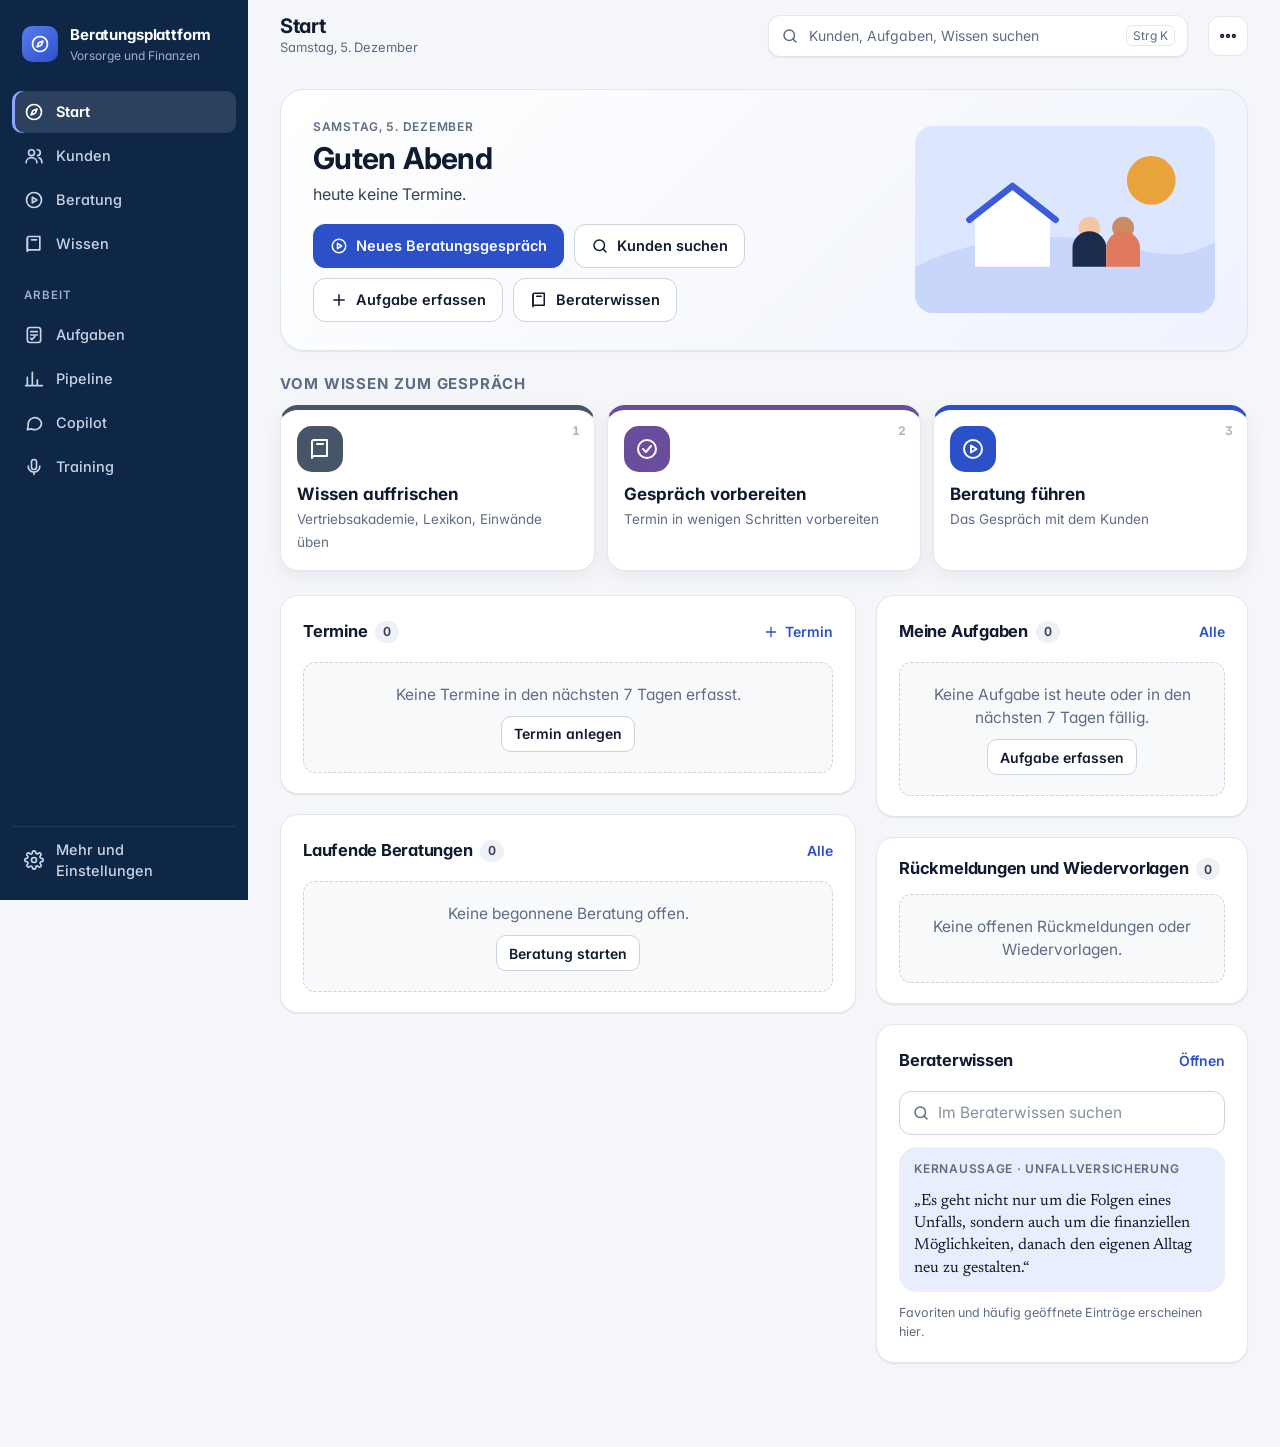
==== commit b4264d40: "Zusammenführung mit dem zweiten Chat: Vertriebsakademie, Gesprächsvorbereitung, Krankenzusatz, neue " ====
--- a/crm/index.html
+++ b/crm/index.html
@@ -444,6 +444,38 @@
 .opt-c .rel{background:var(--primary-soft);margin:0 -14px;padding:6px 14px}
 @container (max-width:600px){.bs-body .tw:has(.ds-matrix){display:none}.opt-cards{display:block}}
 
+.trfb{margin:0 0 16px;border-color:var(--primary)}.trfb-g{margin:0 0 12px;font-size:16px}.trfb-2{display:grid;grid-template-columns:1fr 1fr;gap:16px}.trfb h4{margin:0 0 6px;font-size:14px;text-transform:none;letter-spacing:0;color:var(--ink)}
+@media(max-width:620px){.trfb-2{grid-template-columns:1fr}}
+
+/* ===== Training: Einstellungen, Coaching-Hinweis, strukturiertes Feedback, Verlauf ===== */
+.tr-set{display:flex;flex-direction:column;gap:14px;margin:0 0 16px;padding:16px 18px;border:1px solid var(--line);border-radius:var(--r-l);background:var(--surface)}
+.tr-row .plbar{margin:4px 0 0}.tr-row .seg{max-width:420px;margin-top:4px}.tr-d{margin:6px 0 0;font-size:13.5px;line-height:1.45}
+.chip[disabled]{opacity:.55;cursor:not-allowed}
+.trc-l{margin:0 0 3px;font-size:11.5px;font-weight:600;letter-spacing:.05em;text-transform:uppercase;color:var(--muted)}.trc-l em{font-style:normal;text-transform:none;letter-spacing:0;font-weight:500;margin-left:6px;padding:1px 7px;border-radius:999px;background:var(--warn-soft);color:var(--ink-2)}
+.cm-x{align-self:flex-start;margin:-4px 0 0 6px}
+.tr-bulb{display:inline-flex;align-items:center;gap:5px;padding:3px 10px 3px 7px;border-radius:999px;border:1px solid var(--line);background:var(--surface);color:var(--muted);font-size:12.5px;cursor:pointer;transition:color .12s,border-color .12s}
+.tr-bulb svg{color:#C9930E}.tr-bulb:hover,.tr-bulb.on{color:var(--ink);border-color:#C9930E}.tr-bulb.seen:not(.on){opacity:.7}
+.tr-coach{align-self:stretch;max-width:560px;margin:0 0 4px 6px;padding:12px 14px 10px;border-radius:var(--r);border:1px solid #E3C77A;background:var(--surface);box-shadow:var(--shadow-2);font-size:14px;line-height:1.45;animation:trc-in .14s ease-out}
+@keyframes trc-in{from{opacity:.4;transform:translateY(4px)}to{opacity:1;transform:none}}
+.trc-h{display:flex;align-items:center;justify-content:space-between;gap:8px;margin:0 0 4px}.trc-h b{display:inline-flex;align-items:center;gap:6px}.trc-h svg{color:#C9930E}
+.trc-zu{margin:0 0 8px;color:var(--muted);font-size:13px;font-style:italic}
+.trc-s{margin:8px 0 0}.trc-s p{margin:0}.trc-s ul{margin:0;padding-left:18px}
+.trc-r{margin:0;padding-left:18px}.trc-r li{margin:0 0 4px}.trc-r b{display:block;font-size:13px}.trc-r span{font-family:var(--font-serif);font-size:15px}
+.trfb-h{margin:16px 0 8px;font-size:14px}
+.trk{list-style:none;margin:0;padding:0;display:grid;grid-template-columns:1fr 1fr;gap:6px 24px}
+.trk li{display:grid;grid-template-columns:minmax(0,1fr) auto auto;align-items:center;gap:2px 10px;padding:6px 0;border-bottom:1px solid var(--line)}
+.trk-n{font-weight:600;font-size:14px}.trk-s{font-size:12.5px;min-width:70px;text-align:right}.trk small{grid-column:1/-1;color:var(--muted);font-size:12.5px}
+.trk-d{display:inline-flex;gap:3px}.trk-d i{width:9px;height:9px;border-radius:50%;background:var(--sunken);border:1px solid var(--line-2)}.trk-d i.on{background:var(--primary);border-color:var(--primary)}
+.trp{list-style:none;margin:0;padding:0;display:flex;flex-direction:column;gap:10px}
+.trp-i{display:grid;grid-template-columns:minmax(0,1fr) minmax(0,1.3fr);gap:6px 18px;padding:12px 14px;border:1px solid var(--line);border-left:3px solid var(--primary);border-radius:var(--r)}.trp-i.gut{border-left-color:var(--ok)}
+.trp-k{grid-column:1/-1;display:flex;flex-wrap:wrap;align-items:center;gap:8px;font-size:13px;color:var(--muted)}.trp-ref{font-weight:700;color:var(--ink)}
+.trp-o blockquote{margin:2px 0 0;padding:6px 10px;background:var(--sunken);border-radius:var(--r-s);font-size:14px}
+.trp-e p{margin:0 0 6px;font-size:14px}.trp-e .kq{margin:0 0 6px}.trp-f{color:var(--muted)}
+.tr-ueb{margin:14px 0 4px;padding:10px 14px;border-radius:var(--r);background:var(--primary-soft)}.tr-ueb p{margin:0}
+.trh{margin:20px 0 0}
+.trv{list-style:none;margin:8px 0 0;padding:0;display:flex;flex-direction:column;gap:6px;font-size:14px}.trv li span{display:inline-block;min-width:30px;font-weight:700;color:var(--muted)}.trv li.u span{color:var(--primary)}
+@media(max-width:700px){.trk{grid-template-columns:1fr}.trp-i{grid-template-columns:1fr}}
+
 /* ===== Beratung ===== */
 .bhero{display:flex;gap:24px;align-items:flex-end;justify-content:space-between;margin:8px 0 20px;padding:28px 32px;border-radius:24px;background:var(--surface);border:1px solid var(--line);box-shadow:var(--shadow-1)}
 .bhero h2{margin:0 0 6px;font-size:28px}.bhero p{margin:0;max-width:620px}
@@ -554,6 +586,45 @@
 
 @container (max-width:860px){.bs-grid{grid-template-columns:minmax(0,1fr)}.sh-ill{width:180px}}
 
+/* ===== Persönlicher Überblick: Anliegen in der Mitte, wenige begründete Bereiche ===== */
+.ueb-h{margin:0 0 20px;max-width:720px}.ueb-h h2{margin:0 0 6px;font-family:var(--font-serif);font-weight:500;font-size:30px;line-height:1.15}.ueb-h .lead{margin:0;color:var(--muted)}
+.ueb{display:grid;grid-template-columns:minmax(240px,320px) minmax(0,1fr);gap:28px;align-items:start}
+.ueb-anchor{position:sticky;top:12px;border-radius:var(--r-l);background:var(--sunken);border:1px solid var(--line);overflow:hidden}
+.ueb-ill svg{display:block;width:100%;height:auto;max-height:150px;object-fit:cover}
+.ueb-ab{padding:18px 20px 20px}.ueb-ab h3{margin:0 0 6px;font-family:var(--font-serif);font-weight:500;font-size:24px;line-height:1.2}
+.ueb-q{margin:0 0 14px;font-family:var(--font-serif);font-style:italic;font-size:16.5px;line-height:1.45;color:var(--ink)}
+.ueb-lage{margin:14px 0 16px}.ueb-lage ul{display:flex;flex-wrap:wrap;gap:6px;margin:6px 0 0;padding:0;list-style:none}
+.ueb-lage li{font-size:13px;padding:3px 10px;border-radius:999px;background:var(--surface);border:1px solid var(--line)}
+.ueb-fh{display:flex;flex-wrap:wrap;align-items:baseline;justify-content:space-between;gap:8px 16px;margin:0 0 12px}.ueb-fh h3{margin:0;font-size:18px}
+.ueb-prog{display:inline-flex;align-items:center;gap:10px;font-size:13px;color:var(--muted)}
+.ueb-prog .bar{display:block;width:96px;height:6px;border-radius:999px;background:var(--sunken);overflow:hidden}.ueb-prog .bar i{display:block;height:100%;background:var(--primary);border-radius:999px}
+.fcards{list-style:none;margin:0;padding:0;display:flex;flex-direction:column;gap:10px}
+.fcard{border:1px solid var(--line);border-radius:var(--r-l);background:var(--surface);transition:border-color .12s,box-shadow .12s}
+.fcard:hover{border-color:var(--line-2)}.fcard.open{border-color:var(--primary);box-shadow:var(--shadow-2)}
+.fc-h{display:flex;align-items:flex-start;gap:14px;width:100%;padding:16px 18px;background:none;border:0;text-align:left;color:inherit;cursor:pointer;font:inherit}
+.fc-ic{flex:none;display:grid;place-items:center;width:42px;height:42px;border-radius:12px;background:var(--sunken);color:var(--primary)}
+.fc-t{flex:1;min-width:0;display:flex;flex-direction:column;gap:3px}.fc-t b{font-size:16px}.fc-t span{font-size:14px;color:var(--muted);line-height:1.45}
+.fc-chev{flex:none;width:10px;height:10px;margin-top:8px;border-right:2px solid var(--muted);border-bottom:2px solid var(--muted);transform:rotate(45deg);transition:transform .15s}
+.fcard.open .fc-chev{transform:rotate(225deg);margin-top:12px}
+.fc-b{padding:0 18px 18px 74px}
+.fc-d{margin:0;display:grid;gap:12px}.fc-d dt{font-size:12px;font-weight:600;letter-spacing:.05em;text-transform:uppercase;color:var(--muted);margin:0 0 2px}.fc-d dd{margin:0;line-height:1.5}.fc-d ul{margin:0;padding-left:18px}
+.fc-q{margin:16px 0 8px;padding:12px 16px;border-left:3px solid var(--primary);background:var(--sunken);border-radius:0 var(--r) var(--r) 0;font-family:var(--font-serif);font-size:17px;line-height:1.45}
+.fc-q span{display:block;font-family:var(--font);font-size:11.5px;font-weight:600;letter-spacing:.05em;text-transform:uppercase;color:var(--muted);margin:0 0 4px}
+.fc-a{display:flex;flex-wrap:wrap;gap:8px;margin-top:12px}
+.ueb-done{margin:28px 0 0}.ueb-done h3{margin:0 0 10px;font-size:16px}
+.ueb-done ul,.fd-list{list-style:none;margin:0;padding:0;display:flex;flex-direction:column;gap:8px}
+.ueb-done li{display:flex;flex-wrap:wrap;align-items:center;gap:8px 12px;padding:10px 14px;border:1px solid var(--line);border-radius:var(--r);background:var(--surface)}
+.fd-ic{color:var(--muted);display:flex}.fd-t{flex:1;min-width:160px;display:flex;flex-direction:column}.fd-t small{color:var(--muted)}
+.fd-wv{display:flex;flex-wrap:wrap;align-items:center;gap:4px 10px;font-size:13px;color:var(--muted);width:100%;padding-left:30px}
+.fd-list li{display:flex;flex-wrap:wrap;align-items:center;gap:6px 12px;padding:6px 0;border-bottom:1px solid var(--line)}.fd-list li:last-child{border-bottom:0}.fd-list b{flex:1;min-width:160px}.fd-list small{width:100%;color:var(--muted)}
+.ueb-stay{display:flex;flex-wrap:wrap;align-items:center;justify-content:space-between;gap:12px 20px;margin:24px 0 16px;padding:16px 20px;border-radius:var(--r-l);border:1px dashed var(--line-2);background:var(--surface)}
+.ueb-stay p{margin:0;max-width:560px;font-family:var(--font-serif);font-size:17px;line-height:1.45}
+.anlass{margin:20px 0 0;padding:18px 20px;border:1px solid var(--line);border-radius:var(--r-l);background:var(--sunken)}.anlass h3{margin:0 0 4px;font-size:16px}
+@container (max-width:760px){.ueb{grid-template-columns:minmax(0,1fr)}.ueb-anchor{position:static;display:grid;grid-template-columns:120px minmax(0,1fr)}.ueb-ill svg{height:100%;max-height:none}.fc-b{padding:0 16px 16px}}
+@container (max-width:460px){.ueb-anchor{grid-template-columns:minmax(0,1fr)}.ueb-ill{display:none}.ueb-h h2{font-size:24px}}
+.anl-sel{display:flex;align-items:center;gap:16px;padding:12px 16px 12px 12px;border:1px solid var(--line);border-radius:var(--r-l);background:var(--surface)}
+.anl-sel .anl-ill{width:120px;flex:none;border-radius:var(--r);overflow:hidden}.anl-sel .anl-ill svg{display:block;width:100%;height:auto}.anl-sel b{font-size:19px}.anl-sel .eyebrow{margin:0}
+
 /* ===== Beraterwissen ===== */
 .wtool{display:flex;gap:12px;margin:8px 0 12px}.wtool .searchf{flex:1}
 .wfilter{display:flex;flex-wrap:wrap;gap:8px;align-items:center;margin:0 0 20px}.wfilter select{width:auto;min-height:38px;font-size:14px;padding:6px 10px}
@@ -640,6 +711,130 @@
   .tc-b{padding:10px 12px}.tc-b>span:last-child{display:none}
   .sh-h h2{font-size:22px}
 }
+
+/* Übernommen aus dem zweiten Chat (Stand 31.10.2026): Gesprächsvorbereitung, Krankenzusatz, Vertriebsakademie, Start-Kacheln */
+/* ===== patch39: Start-Dashboard und Beratungsvorbereitung ===== */
+.sqhead h2{margin:4px 0 4px;font-size:30px;font-family:var(--font-d)}.sqhead p{margin:0 0 18px;color:var(--muted);font-size:16px}
+.sqs{display:grid;grid-template-columns:repeat(3,1fr);gap:18px;max-width:900px}
+.sq{--hc:#0A4A9C;position:relative;aspect-ratio:1/1;min-height:150px;display:flex;flex-direction:column;justify-content:space-between;align-items:flex-start;text-align:left;padding:20px;border-radius:28px;border:0;color:#fff;background:linear-gradient(150deg,var(--hc),color-mix(in srgb,var(--hc) 58%,#000));box-shadow:0 12px 26px rgba(11,27,51,.2);transition:transform .15s,box-shadow .15s}
+.sq:hover{transform:translateY(-3px);box-shadow:0 18px 34px rgba(11,27,51,.28)}.sq:active{transform:scale(.98)}
+.sq .sqi{width:60px;height:60px;border-radius:20px;background:rgba(255,255,255,.2);display:grid;place-items:center;color:#fff}
+.sq .sqt{display:flex;flex-direction:column;gap:3px}.sq strong{font-size:21px;line-height:1.15;color:#fff;font-family:var(--font-d)}.sq small{font-size:13.5px;line-height:1.3;color:rgba(255,255,255,.88)}
+.sq .sqb{position:absolute;top:16px;right:16px;min-width:30px;height:30px;padding:0 9px;border-radius:15px;background:var(--surface);color:#0B1B33;font-style:normal;font-weight:800;font-size:15px;display:grid;place-items:center}.sq .sqb.hot{background:#FFD24D}
+.sqs{grid-template-columns:repeat(3,minmax(0,1fr))}.sq{min-width:0}.sq strong{overflow-wrap:anywhere;hyphens:auto}@media(max-width:900px){.sqs{grid-template-columns:repeat(2,minmax(0,1fr));gap:12px}.sq{padding:16px;border-radius:22px}.sq strong{font-size:18px}.sq small{font-size:12.5px}.sq .sqi{width:50px;height:50px}}
+@media(max-width:520px){.sq{aspect-ratio:auto;min-height:168px}.sq strong{font-size:16px}.sq .sqi{width:44px;height:44px;border-radius:15px}}@media(max-width:380px){.sq small{display:none}}
+.pvh{display:flex;gap:16px;align-items:center;margin-bottom:12px}.pvh h2{margin:2px 0 2px;font-size:26px;font-family:var(--font-d)}.pvh p{margin:0;color:var(--muted)}
+.pvi{flex:none;width:64px;height:64px;border-radius:20px;background:linear-gradient(145deg,#6B4E9B,#4d3573);color:#fff;display:grid;place-items:center}
+.pg{background:var(--surface);border:1px solid var(--line);border-radius:20px;padding:16px 18px;margin:14px 0;box-shadow:0 6px 18px rgba(11,27,51,.06)}
+.pg h3{display:flex;align-items:center;gap:10px;margin:0 0 12px;font-size:18px}.pgi{width:38px;height:38px;border-radius:12px;display:grid;place-items:center;color:#fff;background:var(--hc,#0A4A9C)}
+.pg0{--hc:#475569}.pg1{--hc:#B7791F}.pg2{--hc:#0E7490}.prec{--hc:#6B4E9B}
+.pchips{display:flex;flex-wrap:wrap;gap:10px}
+.pchip{display:flex;align-items:center;gap:10px;padding:12px 16px;border-radius:16px;border:2px solid var(--line);background:var(--bg,#fff);color:var(--ink);font-size:16px;font-weight:600;min-height:52px}
+.pchip .pck{width:24px;height:24px;border-radius:8px;border:2px solid var(--line);display:grid;place-items:center;color:#fff;font-weight:800;font-size:15px}
+.pchip.on{border-color:var(--hc,#0A4A9C);background:color-mix(in srgb,var(--hc,#0A4A9C) 12%,transparent)}.pchip.on .pck{background:var(--hc,#0A4A9C);border-color:var(--hc,#0A4A9C)}
+.pchip.sm{font-size:14.5px;min-height:44px;padding:8px 12px}.psub{margin-top:12px;padding-top:10px;border-top:1px dashed var(--line)}
+.prc{display:flex;gap:12px;align-items:flex-start;padding:10px 0;border-bottom:1px solid var(--line)}.prc:last-of-type{border-bottom:0}
+.prc b{flex:none;width:30px;height:30px;border-radius:50%;background:#6B4E9B;color:#fff;display:grid;place-items:center}.prc strong{display:block;font-size:16.5px}.prc small{display:block;color:var(--muted);font-size:13.5px;line-height:1.4;margin-top:2px}
+/* ===== patch40: Gesprächsvorbereitung ===== */
+.gvpriv{margin:0 0 12px;padding:10px 14px;border-radius:12px;background:var(--chip);color:var(--ink)}
+.gvsteps{display:flex;gap:8px;margin:10px 0 14px}
+.gvstep{flex:1;display:flex;align-items:center;gap:8px;justify-content:center;padding:10px 8px;border-radius:14px;border:2px solid var(--line);background:var(--surface);color:var(--muted);font-weight:600;font-size:15px}
+.gvstep b{width:26px;height:26px;border-radius:50%;background:var(--line);color:var(--ink);display:grid;place-items:center;font-size:13px}
+.gvstep.cur{border-color:#6B4E9B;color:var(--ink)}.gvstep.cur b,.gvstep.done b{background:#6B4E9B;color:#fff}
+.pgs{display:block;font-size:12.5px;font-weight:500;color:var(--muted);margin-top:1px}
+.gvq{padding:10px 0;border-bottom:1px solid var(--line)}.gvq:last-of-type{border-bottom:0}.gvq p{margin:0 0 8px;font-weight:600}
+.gvsum{display:flex;flex-direction:column;gap:2px;background:var(--chip);border-radius:14px;padding:12px 16px;margin:6px 0 4px}.gvsum span{color:var(--ink)}
+.gvt{border-left:6px solid #6E7884}.gvt.gp-hoch{border-left-color:#9A5F0E}.gvt.gp-mittel{border-left-color:#0A4A9C}
+.gvh{display:flex;align-items:center;gap:10px}.gvh strong{font-size:17px}.gvh .pgi{background:#6B4E9B}
+.gvpills{display:flex;gap:8px;flex-wrap:wrap;margin:10px 0 4px}
+.gpill{padding:4px 12px;border-radius:999px;font-size:13px;font-weight:700;background:var(--chip);color:var(--ink)}
+.gpill.s-ok{background:#E1F1E9;color:#1d5a3f}.gpill.s-warn{background:#FBF0DA;color:#7a4a08}.gpill.s-miss,.gpill.s-off{background:#E8ECF1;color:#3b4654}
+.gpill.p-hoch{background:#9A5F0E;color:#fff}.gpill.p-mittel{background:#0A4A9C;color:#fff}.gpill.p-offen{background:#E8ECF1;color:#3b4654}
+.gvwhy{margin:2px 0 8px;color:var(--muted);font-size:14px}
+.gvr{margin:10px 0}.gvr b{display:block;font-size:13px;letter-spacing:.04em;text-transform:uppercase;color:var(--accent);margin-bottom:3px}.gvr p{margin:0}.gvr ul,.gvul{margin:4px 0 0 18px;padding:0}.gvr li,.gvul li{margin:3px 0}
+.gvhint{background:var(--chip);border-radius:12px;padding:8px 12px}
+@media(max-width:600px){.btnrow{flex-wrap:wrap}.btnrow .btn.cta.big{flex:1 1 100%;order:-1}.gvstep{font-size:13px;padding:8px 4px;gap:5px}.gvstep b{width:22px;height:22px}}
+/* ===== patch43: Krankenzusatz ===== */
+.zgrid{display:grid;grid-template-columns:repeat(auto-fill,minmax(230px,1fr));gap:12px;margin:8px 0}
+.zc{background:var(--surface);border:1px solid var(--line);border-top:4px solid #8aa0b3;border-radius:16px;padding:14px 16px;box-shadow:var(--sh,0 6px 18px rgba(11,27,51,.06))}
+.zc.ok{border-top-color:#2C7A57}.zc.warn{border-top-color:#B7791F}
+.zc .zh{display:flex;align-items:center;gap:10px}.zc strong{font-size:16px}
+.zc .zi{width:38px;height:38px;border-radius:12px;background:linear-gradient(145deg,#0E7490,#0a5469);color:#fff;display:grid;place-items:center;flex:none}
+.zc p{margin:8px 0;font-size:14px;color:var(--ink);line-height:1.4}
+.zt{display:flex;gap:6px;flex-wrap:wrap}.zp,.zs{font-size:12.5px;font-weight:700;padding:3px 10px;border-radius:999px;background:#E8ECF1;color:#3b4654}.zs.ok{background:#E1F1E9;color:#1d5a3f}.zp{background:#FBF0DA;color:#7a4a08}
+.zrow{padding:8px 0;border-bottom:1px solid var(--line)}.zrow b{display:block;margin-bottom:4px}
+/* ===== patch44: Dokumentenassistent ===== */
+.gxbox{background:var(--surface);border:1px solid var(--line);border-radius:18px;padding:16px;box-shadow:0 8px 24px rgba(11,27,51,.06)}
+.gxl{display:block;font-weight:700;margin:0 0 8px;font-size:16px}
+.gxtxt{width:100%;min-height:260px;font:16px/1.55 inherit;font-family:inherit;padding:14px 16px;border:1px solid var(--line);border-radius:14px;resize:vertical;background:#fcfdfe;color:var(--ink);box-sizing:border-box}
+.gxtxt:focus{outline:2px solid var(--accent);outline-offset:1px}
+.gxrow{display:flex;gap:12px;align-items:flex-end;margin-top:12px;flex-wrap:wrap}.gxk{flex:1 1 260px;display:flex;flex-direction:column;gap:4px;font-size:13px;color:var(--muted)}.gxk input,.gx input[type=text],.gx textarea{font:inherit;padding:9px 11px;border:1px solid var(--line);border-radius:10px;background:var(--surface);color:var(--ink);box-sizing:border-box;width:100%}
+.gxgrid{display:grid;grid-template-columns:repeat(auto-fit,minmax(min(100%,300px),1fr));gap:12px;margin:12px 0}
+.gx{background:var(--surface);border:1px solid var(--line);border-radius:16px;padding:14px 16px;box-shadow:0 6px 18px rgba(11,27,51,.05);min-width:0}.gx.gxw{margin:12px 0}
+.gx h3{margin:0 0 10px;font-size:15px;display:flex;align-items:center;gap:8px}.gxi{width:30px;height:30px;border-radius:10px;background:linear-gradient(145deg,#0E7490,#0a5469);color:#fff;display:grid;place-items:center;flex:none}
+.gxq{border-left:5px solid #B7791F;margin-bottom:12px}
+.gxc{display:inline-flex;align-items:center;gap:2px}.gxx{border:0;background:none;font-size:20px;line-height:1;color:var(--muted);cursor:pointer;padding:2px 8px;min-width:32px;min-height:32px}
+.gxadd{display:flex;gap:8px;margin-top:10px}.gxadd input{flex:1}
+.gxtbl{overflow-x:auto}.gxtbl table{border-collapse:collapse;width:100%;min-width:640px}.gxtbl th{font-size:12px;text-align:left;color:var(--muted);padding:4px 6px}.gxtbl td{padding:4px 6px;vertical-align:top;min-width:96px}.gxtbl td.gxn input{background:#f6f8fb}
+.gxcalc{margin-top:12px;padding-top:10px;border-top:1px solid var(--line)}.gxass{display:flex;gap:12px;align-items:flex-end;flex-wrap:wrap;margin:8px 0}.gxass>span{flex:1 1 100%;font-size:13px;color:var(--muted)}.gxass label{flex:1 1 90px;font-size:12px;color:var(--muted)}
+.gxtg{display:flex;gap:8px;align-items:center;font-weight:600}.btnrow.tight{margin:8px 0 0}
+.gx .crit{color:#B3362D;font-weight:600}
+.gxtabs{display:flex;gap:8px;margin:6px 0 12px;flex-wrap:wrap}.gxtab{border:1px solid var(--line);background:var(--surface);border-radius:999px;padding:9px 16px;font:inherit;font-weight:600;cursor:pointer;color:var(--ink)}.gxtab.on{background:var(--accent);color:#fff;border-color:var(--accent)}
+.gxprev{width:100%;height:760px;border:1px solid var(--line);border-radius:14px;background:var(--surface)}
+@media(max-width:600px){.gxprev{height:560px}.gxadd{flex-direction:column}}
+/* ===== patch45: Startseite ===== */
+.dbsec{max-width:900px;margin:0 0 22px}.dbh{margin:0 0 10px;font-size:15px;letter-spacing:.06em;text-transform:uppercase;color:var(--muted)}
+.dbhero{width:100%;display:flex;align-items:center;gap:16px;text-align:left;padding:18px 20px;border:0;border-radius:22px;background:linear-gradient(135deg,#0B1B33,#1B2F66);color:#fff;cursor:pointer;font:inherit;box-shadow:0 10px 28px rgba(11,27,51,.18)}
+.dbhi{width:56px;height:56px;border-radius:18px;background:rgba(255,255,255,.14);display:grid;place-items:center;flex:none}.dbht{flex:1;min-width:0}.dbht strong{display:block;font-size:22px;font-family:var(--font-d)}.dbht small{display:block;color:#C9D6EA;font-size:14px;margin-top:2px}.dbch{font-size:22px;opacity:.8}
+.dbsub{display:grid;grid-template-columns:repeat(3,minmax(0,1fr));gap:12px;margin-top:12px}
+.dbs{--hc:#0A4A9C;position:relative;display:flex;flex-direction:column;gap:10px;text-align:left;padding:16px;border:1px solid var(--line);border-top:5px solid var(--hc);border-radius:18px;background:var(--surface);cursor:pointer;font:inherit;color:var(--ink);min-width:0;box-shadow:0 6px 18px rgba(11,27,51,.06)}
+.dbs .dbi{width:46px;height:46px;border-radius:15px;background:var(--hc);color:#fff;display:grid;place-items:center}.dbs strong{display:block;font-size:17px;overflow-wrap:anywhere}.dbs small{color:var(--muted);font-size:13.5px}.dbn{position:absolute;top:12px;right:14px;font-weight:800;color:var(--hc);opacity:.5}
+.kpis{display:grid;grid-template-columns:repeat(3,minmax(0,1fr));gap:12px}
+.kpi{--hc:#0A4A9C;display:flex;flex-direction:column;gap:8px;text-align:left;padding:16px;border:1px solid var(--line);border-radius:18px;background:var(--surface);cursor:pointer;font:inherit;color:var(--ink);min-width:0;box-shadow:0 6px 18px rgba(11,27,51,.05)}
+.kpih{display:flex;align-items:center;gap:10px}.kpii{width:34px;height:34px;border-radius:11px;background:var(--hc);color:#fff;display:grid;place-items:center}.kpin{font-size:40px;font-weight:800;line-height:1;color:var(--hc)}.kpin small{font-size:14px;font-weight:600;color:var(--muted);margin-left:8px}
+.kpir{display:flex;flex-direction:column;gap:3px;font-size:13.5px;color:var(--muted)}.kpir b{color:var(--ink);display:inline-block;min-width:22px}.kpie{font-size:13.5px;color:var(--muted)}
+.dbmore{display:flex;gap:8px;align-items:center;flex-wrap:wrap;color:var(--muted);font-size:13px;max-width:900px}
+@media(max-width:700px){.dbsub,.kpis{grid-template-columns:1fr}.dbht strong{font-size:19px}}
+/* ===== patch46: Gesprächsvorbereitung geführt ===== */
+.gvsteps{display:grid;grid-template-columns:repeat(4,minmax(0,1fr))}.gvstep{min-width:0;overflow:hidden;text-overflow:ellipsis}@media(max-width:520px){.gvstep{padding:8px 4px;font-size:12.5px;gap:4px}.gvstep b{width:20px;height:20px;font-size:12px}}
+.gvh3{margin:16px 0 8px;font-size:17px}
+.gvtiles{display:grid;grid-template-columns:repeat(auto-fit,minmax(min(100%,250px),1fr));gap:10px}
+.gvt{--hc:#6B4E9B;position:relative;display:flex;gap:12px;align-items:center;text-align:left;padding:14px;border:2px solid var(--line);border-radius:16px;background:var(--surface);cursor:pointer;font:inherit;color:var(--ink);min-width:0}
+.gvt .gvti{width:44px;height:44px;border-radius:14px;background:var(--chip);color:var(--hc);display:grid;place-items:center;flex:none}.gvt strong{display:block;font-size:15.5px;overflow-wrap:anywhere}.gvt small{display:block;color:var(--muted);font-size:13px;margin-top:2px}
+.gvt.on{border-color:var(--hc);background:color-mix(in srgb,var(--hc) 8%,var(--surface))}.gvt.on .gvti{background:var(--hc);color:#fff}.gvck{position:absolute;top:8px;right:10px;font-style:normal;font-weight:800;color:var(--hc)}
+.gvov{display:grid;grid-template-columns:repeat(auto-fit,minmax(150px,1fr));gap:10px;margin-bottom:10px}.gvov small{display:block;color:var(--muted);font-size:12px;text-transform:uppercase;letter-spacing:.05em}.gvov b{font-size:15px}.gvov .gvw{grid-column:1/-1}
+.gvsit{margin:6px 0 10px;font-size:14px}.gvnote{background:#FBF0DA;border-radius:12px;padding:10px 14px;margin:10px 0;font-size:14px}
+.gvprod{border-top:5px solid var(--hc);margin-top:12px}.gvprod .gvr{margin:8px 0}.gvprod .gvr b{display:block;font-size:13px;color:var(--hc);margin-bottom:2px}.gvprod .gvr p{margin:0}
+.gvlf{padding-left:20px;margin:8px 0}.gvlf>li{margin:10px 0}.gvlf ul{margin:4px 0 0;padding-left:18px;color:var(--ink)}.gvkf{background:var(--chip);border-radius:12px;padding:10px 14px;margin-top:8px;font-size:14px}.gvkf ul{margin:4px 0 0;padding-left:18px}
+.gxdet{margin-top:10px}.gxdet summary{cursor:pointer;font-weight:600;padding:8px 0}.gxsub{margin:8px 0}.gxsub h4{margin:8px 0 4px}
+.wkask{border:1px solid var(--line);border-radius:18px;padding:16px;background:var(--surface);margin:8px 0 14px;box-shadow:0 6px 18px rgba(11,27,51,.05)}.wkask textarea{width:100%;margin:8px 0}
+.wksearch input{width:100%;min-height:48px;border:1px solid var(--line);border-radius:14px;padding:0 14px;font:inherit;background:var(--surface);color:var(--ink)}
+.wkh{font-size:13px;letter-spacing:.08em;text-transform:uppercase;color:var(--muted);margin:20px 0 8px}
+.wkcats{display:grid;grid-template-columns:repeat(auto-fill,minmax(260px,1fr));gap:10px}
+.wkcat{--hc:#25507A;display:flex;gap:12px;align-items:flex-start;text-align:left;padding:14px;border:1px solid var(--line);border-left:6px solid var(--hc);border-radius:16px;background:var(--surface);color:var(--ink);font:inherit;cursor:pointer;min-width:0}
+.wkcat b{display:block;font-size:15px}.wkcat small{display:block;color:var(--muted);font-size:13px;margin-top:2px}.wkcat em{display:block;font-style:normal;font-size:12px;color:var(--hc);margin-top:4px;font-weight:650}
+.wkci{color:var(--hc);flex:none;margin-top:2px}
+.wkl{display:grid;grid-template-columns:repeat(auto-fill,minmax(240px,1fr));gap:8px;margin:6px 0}
+.wkli{--hc:#25507A;text-align:left;padding:12px 14px;border:1px solid var(--line);border-left:5px solid var(--hc);border-radius:14px;background:var(--surface);color:var(--ink);font:inherit;cursor:pointer;min-width:0}
+.wkli b{display:block;font-size:14.5px;overflow-wrap:anywhere}.wkli small{display:block;color:var(--muted);font-size:12px;margin-top:2px}
+.wkt{border-left:6px solid var(--hc);padding-left:12px;margin:10px 0 4px}
+.wkhead{--hc:#25507A;display:flex;justify-content:space-between;gap:10px;align-items:flex-start;border-left:6px solid var(--hc);padding-left:12px;margin:8px 0 12px}
+.wkhead small{color:var(--hc);font-weight:650;font-size:12.5px}.wkhead h2{margin:2px 0 0;font-size:22px;overflow-wrap:anywhere}
+.wkfav{flex:none;border:1px solid var(--line);background:var(--surface);color:var(--ink);border-radius:12px;width:44px;height:44px;font-size:22px;cursor:pointer}.wkfav[aria-pressed="true"]{color:#E08A00;border-color:#E08A00}
+.wks{border:1px solid var(--line);border-radius:14px;padding:12px 14px;margin:10px 0;background:var(--surface)}.wks h4{margin:0 0 6px;font-size:13px;letter-spacing:.06em;text-transform:uppercase;color:var(--muted)}.wks p{margin:4px 0}.wks ul,.wks ol{margin:4px 0;padding-left:20px}
+.wkhl{border-left:5px solid var(--accent)}.wkwarn{border-left:5px solid var(--warn);background:var(--c-warn-bg)}
+.wkq{font-size:16px;font-weight:550}
+.wkmerk{background:var(--c-warn-bg);border-left:5px solid var(--amber);border-radius:10px;padding:8px 12px}.wkmerk p{margin:4px 0;font-weight:650}
+.wkgb{display:grid;grid-template-columns:1fr 1fr;gap:8px}.wkg,.wkb{border-radius:10px;padding:10px 12px;font-size:14.5px}.wkg{background:var(--c-anlage-bg)}.wkb{background:var(--c-late-bg)}.wkg small,.wkb small{display:block;font-weight:700;margin-bottom:2px}
+.wkdia{display:flex;flex-direction:column;gap:6px}.wkd{max-width:88%;padding:8px 12px;border-radius:14px;font-size:14.5px}.wkd small{display:block;font-size:11px;font-weight:700;color:var(--muted)}.wkd.k{background:var(--chip);align-self:flex-start}.wkd.b{background:var(--c-sach-bg);align-self:flex-end}
+.wkans{border:1px solid var(--accent);border-radius:16px;padding:14px;margin:0 0 14px;background:var(--surface)}.wkansh{display:flex;justify-content:space-between;gap:8px;flex-wrap:wrap;margin-bottom:8px}.wkansh span{font-size:12px;color:var(--muted)}.wkans h4{margin:12px 0 4px}
+.wksrc{font-size:13px;color:var(--muted)}
+@media(max-width:520px){.wkgb{grid-template-columns:1fr}.wkd{max-width:100%}.wkhead h2{font-size:19px}}
+/* Einbindung ins neue Design */
+.wseg{max-width:520px;margin:0 0 18px}
+.weg3{max-width:none;margin:0 0 24px}.weg3 .dbs{background:var(--surface)}
+.dbn{position:absolute;top:12px;right:14px;font-size:12px;font-weight:700;color:var(--muted)}
+.bhero .lnk{margin-top:10px;display:inline-flex;align-items:center;gap:6px}
 
 </style>
 </head>
@@ -767,7 +962,7 @@
 }
 
 /* ================= Copilot, Wissen, Training (KI-Chat) ================= */
-var CH={cp:{msgs:[],busy:false,ctl:null},wk:{msgs:[],busy:false,ctl:null},tr:{msgs:[],busy:false,ctl:null,role:'',on:false,voice:false}};
+var CH={cp:{msgs:[],busy:false,ctl:null},wk:{msgs:[],busy:false,ctl:null},tr:{msgs:[],busy:false,ctl:null,role:'',on:false,voice:false,fb:null,fbBusy:false,fbErr:''}};
 var CH_TITLE={cp:'Copilot',wk:'Wissen',tr:'Training'};
 var TR_ROLES=[['skeptiker','Skeptiker','Misstrauisch, will überzeugt werden, hinterfragt jeden Nutzen.'],['preis','Preisfokus','Vergleicht nur Beiträge und sagt oft, anderswo sei es billiger.'],['zeit','Zeitknapp','Hat nur wenig Zeit, unterbricht, will die Kurzfassung.'],['bank','Mit Bankberater','Der Bankberater sitzt dabei und der Kunde schaut oft zu ihm.']];
 function getSample(cb){
@@ -775,6 +970,7 @@
 }
 function chFmt(t){return esc(t).replace(/\*\*(.+?)\*\*/g,'<b>$1</b>').replace(/\n/g,'<br>')}
 function chMsgsHtml(id){
+  if(id==='tr')return trMsgsHtml();
   var c=CH[id];
   return c.msgs.map(function(m){return '<div class="cm '+m.r+'">'+(m.r==='s'?'':'')+chFmt(m.t)+'</div>'}).join('')+(c.busy&&!c.live?'<div class="cm a dim">Denkt nach ...</div>':'');
 }
@@ -785,16 +981,16 @@
 function chIntro(id){
   if(id==='cp')return 'Schreib oder sprich, was passiert ist. Zum Beispiel: „Neuer Vertrag bei 10482, Hausrat, läuft am 1.1. ab" oder „10483 hat zugesagt, Rückmeldung bis Freitag". Ich lege Aufgaben, Verträge, Termine und Angebote an. Bitte nur Kundennummern, keine Namen.';
   if(id==='wk')return wissenList().length?'Frag mich etwas. Ich antworte nur aus deiner Wissensdatenbank ('+wissenList().length+' Einträge).':'Die Wissensdatenbank ist noch leer. Lege über „Einträge" Wissen an, zum Beispiel Einwandbehandlung, Produktregeln oder Abläufe. Danach beantworte ich Fragen daraus.';
-  return CH.tr.on?'':'Wähle eine Kundenrolle und starte das Übungsgespräch. Du sprichst oder schreibst, die KI spielt den Kunden. Am Ende bekommst du Feedback. Es werden keine echten Kundendaten verwendet.';
+  return CH.tr.on?'':'Wähle Szenario, Kunde und Modus und starte das Übungsgespräch. Du sprichst oder schreibst, die KI spielt den Kunden und bleibt in der Rolle. Am Ende bekommst du ein strukturiertes Feedback zu deinem Gesprächsverlauf. Es werden keine echten Kundendaten verwendet.';
 }
 function viewChat(id){
   var c=CH[id],h='';
+  if(id==='wk')h+=wissenSeg('wissenki');
   if(id==='wk')h+='<div class="plbar"><button class="btn small" data-act="wk-edit">Einträge ('+wissenList().length+')</button></div>';
   if(id==='tr'){
     h+='<div class="plbar"><button class="chip" data-act="tr-mode" data-id="drill" aria-pressed="'+(trMode==='drill')+'">Einwandtrainer</button><button class="chip" data-act="tr-mode" data-id="rolle" aria-pressed="'+(trMode==='rolle')+'">Rollenspiel</button></div>';
     if(trMode==='drill')return h+drHtml();
-    h+='<div class="plbar">'+TR_ROLES.map(function(r){return '<button class="chip" data-act="tr-role" data-id="'+r[0]+'" aria-pressed="'+(c.role===r[0])+'">'+r[1]+'</button>'}).join('')+'</div>';
-    h+='<div class="plbar">'+(c.on?'<button class="btn small" data-act="tr-end">Gespräch beenden und Feedback</button>':'<button class="btn small primary" data-act="tr-start">Gespräch starten</button>')+'<button class="chip" data-act="tr-voice" aria-pressed="'+!!c.voice+'">Kunde spricht laut</button></div>';
+    h+=trKopfHtml();
   }
   var intro=chIntro(id);
   h+='<div class="chat"><div class="cmsgs" id="cm-'+id+'" aria-live="polite">'+(intro?'<div class="cm i">'+chFmt(intro)+'</div>':'')+chMsgsHtml(id)+'</div>'+
@@ -802,7 +998,7 @@
     (speechOk()?'<button class="btn" data-act="chat-mic" data-id="'+id+'" aria-label="Sprechen" id="cmic-'+id+'">'+ico('mic',20)+'</button>':'')+
     '<button class="btn primary" id="cs-'+id+'" data-act="'+(c.busy?'chat-stop':'chat-send')+'" data-id="'+id+'">'+(c.busy?'Stopp':'Senden')+'</button></div>'+
     '<p class="hint-t" id="cn-'+id+'">'+(id==='tr'?'Übung mit KI. Es werden keine echten Kundendaten verwendet.':'Antworten kommen von Claude auf deinem Konto. Keine Namen oder Kontaktdaten eintragen.')+'</p></div>';
-  return h;
+  return h+(id==='tr'?trHistHtml():'');
 }
 function speechOk(){return !!(window.SpeechRecognition||window.webkitSpeechRecognition)}
 var recog=null,trMode='drill';
@@ -853,10 +1049,10 @@
   if(id==='cp')return 'Du bist der Copilot in einem CRM für einen Versicherungsvertreter (R&V, Zusammenarbeit mit einer Volksbank). Heute ist '+wd+', der '+T+' (Format YYYY-MM-DD). Kunden gibt es nur als Nummern. Regeln: Antworte kurz auf Deutsch (Sie-Form nicht nötig, duze den Nutzer). Lege Daten ausschließlich mit den bereitgestellten Werkzeugen an, nie erfunden. Fehlt eine Pflichtangabe (Kundennummer, Ablaufdatum), frage kurz nach, statt zu raten. Relative Datumsangaben („Freitag", „in zwei Wochen") rechnest du ab heute in YYYY-MM-DD um. Eine Rückmeldung, auf die der Nutzer wartet, ist eine Aufgabe mit wartet_auf_kunde=true. Wenn ein Name, eine Telefonnummer oder E-Mail vorkommt, lege nichts an und bitte um die Kundennummer. Gib keine Rechts- oder Steuerberatung. Bestätige nach dem Anlegen in einem Satz, was angelegt wurde, und weise bei einer verpassten Kündigungsfrist darauf hin.';
   if(id==='wk'){
     var W=wissenList().map(function(w){return '### '+w.titel+'\n'+w.text}).join('\n\n').slice(0,150000);
+    var AK=KN.filter(function(u){return !u.light&&u.s}).map(function(u){return '### Akademie: '+u.t+'\n'+u.s}).join('\n\n').slice(0,12000);W=W+(AK?'\n\n'+AK:'');
     return 'Du bist der Wissens-Assistent für einen Versicherungsvertreter. Beantworte Fragen nur anhand der folgenden Wissensdatenbank. Steht die Antwort nicht darin, sage das offen und schlage vor, einen Eintrag zu ergänzen; erfinde nichts. Nenne den Titel des Eintrags, aus dem du antwortest. Antworte kurz und auf Deutsch.\n\nWISSENSDATENBANK:\n'+(W||'(leer)');
   }
-  var r=TR_ROLES.filter(function(x){return x[0]===CH.tr.role})[0]||TR_ROLES[0];
-  return 'Du spielst in einem Verkaufstraining einen Bankkunden in einem Beratungsgespräch zu einer Versicherung. Rolle: '+r[1]+'. '+r[2]+' WICHTIG zur Rollenverteilung: DU bist der KUNDE. Der Nutzer ist der VERSICHERUNGSBERATER und führt das Gespräch. Du stellst keine Beratungsfragen und führst keine Bedarfsanalyse durch (also nie Fragen wie „Was ist Ihnen wichtig?“, „Wie sieht Ihre Situation aus?“ oder „Wie kann ich Ihnen helfen?“). Du antwortest nur auf das, was der Berater fragt oder sagt. Du darfst als Kunde Rückfragen stellen, die ein Kunde stellt (Kosten, Leistung, Kleingedrucktes, „Brauche ich das wirklich?“) und Einwände bringen, bleibst aber immer der, der beraten wird. Bleib in der Rolle, antworte kurz (1 bis 3 Sätze), wie ein echter Mensch am Tisch, ohne Aufzählungen. Erfinde keine echten Namen, Adressen oder Kontaktdaten. Mache es dem Berater realistisch, aber nicht unmöglich: reagiere positiv, wenn er gute offene Fragen stellt, Nutzen statt Preis zeigt und Pausen lässt. Beende die Rolle nie von dir aus.';
+  return trPrompt();
 }
 function chSend(id){
   var c=CH[id];if(c.busy)return;
@@ -881,7 +1077,7 @@
     sample(turns,opt).then(function(res){
       c.busy=false;var m=c.msgs[c.msgs.length-1];if(m&&m.live){m.live=false;m.t=res.text}else c.msgs.push({r:'a',t:res.text});
       if(created.length)c.msgs.push({r:'s',t:'Angelegt:\n'+created.map(function(x){return '• '+x}).join('\n')});
-      chPaint(id);if(id==='tr')chSpeak(res.text);if(created.length)render();
+      chPaint(id);if(id==='tr'){chSpeak(res.text);trNachKunde(c.msgs[c.msgs.length-1])}if(created.length)render();
     },function(er){
       c.busy=false;var m=c.msgs[c.msgs.length-1];if(m&&m.live){m.live=false;if(!er||er.code==='cancelled'){}}
       if(!er||er.code!=='cancelled')c.msgs.push({r:'s',t:chErr(er)});
@@ -889,16 +1085,6 @@
       chPaint(id);if(created.length)render();
     });
   });
-}
-function trStart(){
-  var c=CH.tr;if(!c.role){toast('Bitte eine Kundenrolle wählen');return}
-  c.msgs=[];c.on=true;render();chRun('tr','(Das Gespräch beginnt. Du bist der Kunde und sitzt dem Berater gegenüber. Sag kurz Hallo und in einem Satz, warum du heute da bist oder was dich vorsichtig macht. Stell dem Berater keine Beratungsfrage und warte, dass er das Gespräch führt.)');
-}
-function trEnd(){
-  var c=CH.tr;if(c.busy)return;
-  if(c.msgs.filter(function(m){return m.r==='u'}).length<1){c.on=false;c.msgs=[];render();return}
-  c.on=false;
-  chRun('tr','Das Rollenspiel ist beendet. Gib dem Berater jetzt als Coach Feedback auf Deutsch: 3 Stärken, 3 konkrete Verbesserungen, ein Satz, den er beim nächsten Mal ausprobieren soll. Kurz und freundlich, ohne Rolle.');
 }
 function wkEdit(){
   var h='<h3>Wissensdatenbank</h3><p class="sub">Eigene Einträge, keine Kundendaten. Der Chat antwortet nur daraus.</p>';
@@ -1054,7 +1240,7 @@
   var e=checkText(a);if(e){dr.err=e;render();return}
   dr.busy=true;dr.res=null;render();var ta=$('dr-a');if(ta)ta.value=a;
   getSample(function(sample){
-    if(!sample){dr.busy=false;dr.err='Die KI ist in dieser Ansicht nicht verfügbar. Öffne die Seite in Claude.';render();return}
+    if(!sample){dr.busy=false;var _l=exLocal(a,KN.filter(function(x){return x.e===dr.einw})[0]);dr.res={punkte:3,gut:_l.gut,besser:_l.besser,muster:_l.alt};render();return}
     var pr='Du bist Verkaufstrainer für einen Versicherungsvertreter (Zusammenarbeit mit einer Volksbank). Der Kunde sagt: „'+dr.einw+'". Der Berater antwortet: „'+a+'". Bewerte die Antwort streng aber fair nach: Verständnis zeigen, offene Frage stellen, Nutzen statt Preis, nächster Schritt. Antworte NUR als JSON: {"punkte":1-5,"gut":"1 Satz, was gut war","besser":"1 bis 2 Sätze, was konkret besser geht","muster":"eine kurze, natürliche Musterantwort in 2 bis 3 Sätzen, Du-Form des Beraters gegenüber dem Kunden mit Sie"}. Keine Floskeln, keine Namen.';
     sample.json(pr,{modelTier:'quick',cache:false}).then(function(r){
       dr.busy=false;var pt=Math.max(1,Math.min(5,Math.round(Number(r&&r.punkte)||3)));
@@ -1110,11 +1296,12 @@
 var tab='start',angFilter='offen',kundeQuery='',kundeAkt='';
 var addState=null,angDraft=null,todoDraft=null,berDraft=null,sheetFn=null,toastTimer=null;
 
-function emptyDb(){return {v:3,vertraege:[],todos:[],angebote:[],termine:[],beratungen:[],laufend:[],lexikon:null,dismissed:{},lastBackup:0,settings:{}}}
+function emptyDb(){return {v:3,vertraege:[],todos:[],angebote:[],termine:[],beratungen:[],laufend:[],lexikon:null,training:[],dismissed:{},lastBackup:0,settings:{}}}
 function normalize(d){
   if(!d||!Array.isArray(d.todos)||!Array.isArray(d.angebote)||!Array.isArray(d.termine))return null;
   d.v=3;
   if(!Array.isArray(d.laufend))d.laufend=[];
+  if(!Array.isArray(d.training))d.training=[];
   if(!d.lexikon||typeof d.lexikon!=='object'||!Array.isArray(d.lexikon.eintraege))d.lexikon=null;
   if(!Array.isArray(d.beratungen))d.beratungen=[];
   if(!Array.isArray(d.vertraege))d.vertraege=[];
@@ -1289,7 +1476,7 @@
   document.body.dataset.tab=tab;
   var fab=document.querySelector('.fab');if(fab)fab.hidden=!(tab==='aufgaben'||tab==='kunden'||tab==='kunde');
   var v=$('view');v.className='view v-'+tab;
-  v.innerHTML=tab==='start'?viewStart():tab==='aufgaben'?viewAufgaben():tab==='beratung'?viewBeratung():tab==='pipeline'?viewPipeline():tab==='revier'?viewRevier():tab==='wissen'?viewWissen():tab==='kunde'?viewKunde():(tab==='copilot'||tab==='wissenki'||tab==='training')?viewChat(tab==='copilot'?'cp':tab==='wissenki'?'wk':'tr'):viewKunden();
+  v.innerHTML=tab==='start'?viewStart():tab==='aufgaben'?viewAufgaben():tab==='beratung'?viewBeratung():tab==='pipeline'?viewPipeline():tab==='revier'?viewRevier():tab==='wissen'?viewWissen():tab==='akademie'?viewAkademie():tab==='vorbereitung'?viewPrep():tab==='kunde'?viewKunde():(tab==='copilot'||tab==='wissenki'||tab==='training')?viewChat(tab==='copilot'?'cp':tab==='wissenki'?'wk':'tr'):viewKunden();
   if(tab==='beratung')afterBeratungRender();
   drawCharts(v);
   $('kunden-list').innerHTML=allKunden().map(function(n){return '<option value="'+esc(n)+'">'}).join('');
@@ -1651,10 +1838,36 @@
     case 'chat-send':chSend(id);break;
     case 'chat-stop':if(CH[id]&&CH[id].ctl)CH[id].ctl.abort();break;
     case 'chat-mic':chMic(id);break;
-    case 'tr-role':CH.tr.role=id;render();break;
+    case 'tr-role':if(CH.tr.on){toast('Die Kundenrolle lässt sich nach dem Gespräch ändern.');break}CH.tr.role=id;render();break;
+    case 'tr-szen':case 'tr-modus':case 'tr-coach':case 'tr-coach-close':case 'tr-hist':case 'tr-hist-copy':case 'tr-hist-del':trAct(act,btn);break;
     case 'tr-start':trStart();break;
     case 'tr-end':trEnd();break;
+    case 'tr-fb-retry':trFeedback();break;
+    case 'tr-fb-copy':copyText(trFbText(),'Feedback kopiert');break;
     case 'tr-voice':CH.tr.voice=!CH.tr.voice;if(!CH.tr.voice&&window.speechSynthesis)try{window.speechSynthesis.cancel()}catch(e){}render();break;
+    case 'gv-go':prep.step=Number(btn.dataset.i);if(prep.step===3&&!prep.A)gvBuild();render();window.scrollTo(0,0);break;
+    case 'gv-anl':prep.anlass=(prep.anlass===btn.dataset.v?'':btn.dataset.v);if(prep.A)prep.A.anlassTyp=prep.anlass;render();break;
+    case 'gv-prod':prep.sel[btn.dataset.k]=!prep.sel[btn.dataset.k];gvSync();render();break;
+    case 'gv-gen':{var tx=document.getElementById('gvtxt');if(tx)prep.txt=tx.value;gvBuild();prep.step=3;render();window.scrollTo(0,0);break}
+    case 'gv-regen':{var tx2=document.getElementById('gvtxt');if(tx2)prep.txt=tx2.value;gvBuild();render();break}
+    case 'gv-ex':prep.txt=GV_EX;render();break;
+    case 'gv-lf':prep.lf=!prep.lf;render();break;
+    case 'gv-wk':tab='akademie';wkOpenProd(btn.dataset.k);render();window.scrollTo(0,0);break;
+    case 'gv-addt':{var tl=prep.A.tarife[btn.dataset.k];tl.push({n:String.fromCharCode(65+tl.length),beitrag:NaN,txt:[],f:{}});render();break}
+    case 'gv-delt':prep.A.tarife[btn.dataset.k].splice(Number(btn.dataset.i),1);render();break;
+    case 'gv-chk':prep.A.calc[btn.dataset.p]=btn.checked;break;
+    case 'gv-pdf':gvPdf(btn.dataset.v);break;
+    case 'gv-reset':prep=newPrep();render();break;
+    case 'wk-mode':if(btn.dataset.id==='db'){tab='wissenki';render();break}wk.mode=btn.dataset.id;render();break;
+    case 'wk-home':wk.cat='';wk.unit='';render();window.scrollTo(0,0);break;
+    case 'wk-cat':wk.mode='akad';wk.cat=btn.dataset.id;wk.unit='';render();window.scrollTo(0,0);break;
+    case 'wk-unit':wk.mode='akad';wk.unit=btn.dataset.id;wk.cat=KN_IDX[wk.unit]?KN_IDX[wk.unit].c:wk.cat;tab='akademie';render();window.scrollTo(0,0);break;
+    case 'wk-fav':wkFavToggle(btn.dataset.id);render();break;
+    case 'wk-more':wk.more[btn.dataset.id]=!wk.more[btn.dataset.id];render();break;
+    case 'wk-ask':wkAsk();break;
+    case 'wk-askunit':{var _u=KN_IDX[btn.dataset.id];wk.q='Erkläre mir ausführlicher und mit Beispielen: '+(_u?_u.t:'');wk.unit='';wk.cat='';wk.mode='akad';render();wkAsk();window.scrollTo(0,0);break}
+    case 'wk-ex':exRun(btn.dataset.id);break;
+    case 'wk-go':tab=btn.dataset.id;render();window.scrollTo(0,0);break;
     case 'wk-edit':lx={q:'',sparte:'',typ:'',status:'',fav:false,edit:null};tab='wissen';render();break;
     case 'wk-add':wkAdd();break;
     case 'wk-del':db.settings.wissen=wissenList().filter(function(w){return w.id!==id});save();wkEdit();render();break;
@@ -1728,6 +1941,8 @@
 });
 document.addEventListener('keydown',function(ev){if((ev.ctrlKey||ev.metaKey)&&ev.key&&ev.key.toLowerCase()==='k'){ev.preventDefault();if(!kmode())openSearch();return}var t=ev.target;if(t&&t.dataset&&t.dataset.chat&&ev.key==='Enter'&&!ev.shiftKey&&!ev.isComposing){ev.preventDefault();chSend(t.dataset.chat)}});
 document.addEventListener('input',function(ev){
+  if(ev.target.dataset&&ev.target.dataset.wk){var _d=ev.target.dataset;if(_d.wk==='q')wk.q=ev.target.value;else if(_d.wk==='s'){wk.s=ev.target.value;wkSearchPaint()}else if(_d.wk==='ex')wk.exTxt[_d.id]=ev.target.value;return}
+  if(ev.target.dataset&&ev.target.dataset.prep!==undefined){prepInput(ev.target);return}
   if(ev.target.dataset&&(ev.target.dataset.home!==undefined||ev.target.dataset.adv!==undefined||ev.target.dataset.kat!==undefined||ev.target.dataset.katsel||ev.target.dataset.sig!==undefined)&&ev.target.type!=='checkbox'&&ev.target.tagName!=='SELECT'){advInput(ev.target);return}
   if(ev.target.id==='sr-q'){var sl=$('sr-list');if(sl)sl.innerHTML=searchHtml(ev.target.value);return}
   if(ev.target.id==='kq'){kundeQuery=ev.target.value;$('klist').innerHTML=kundenListHtml()}
@@ -2080,7 +2295,7 @@
 function stat(label,val,sub,cls){var si=/bad/.test(cls||'')?'alert':/good/.test(cls||'')?'trend':/grow/.test(cls||'')?'rocket':'';return '<div class="stat '+(cls||'')+'"><div class="sl">'+(si?'<span class="si">'+ico(si,14)+'</span>':'')+label+'</div><div class="sv">'+val+'</div>'+(sub?'<div class="ss">'+sub+'</div>':'')+'</div>'}
 
 function stepForm(id){
-  if(id==='start')return fStart();if(id==='al_ist')return fAlIst();if(id==='al_loes')return fAlLoes();if(id==='sach')return fSach();if(id==='an')return fAn();if(id==='kv')return fKv();if(id==='brief')return fBrief();if(id==='pf')return pfWizardForm();if(id==='bu')return buForm();if(id==='vp')return fVp();return fOut();
+  if(id==='start')return fStart();if(id==='al_ist')return fAlIst();if(id==='al_loes')return fAlLoes();if(id==='sach')return fSach();if(id==='an')return fAn();if(id==='kv')return fKv();if(id==='brief')return fBrief();if(id==='pf')return pfWizardForm();if(id==='bu')return buForm();if(id==='zus')return zusForm();if(id==='vp')return fVp();return fOut();
 }
 function fAlIst(){
   return '<h3 class="sh">Altersvorsorge: aktueller Stand</h3><div class="grid2">'+
@@ -2131,6 +2346,7 @@
 
 /* Ergebnisbereich je Schritt */
 function stepRes(id){
+  if(id==='zus')return zusLive();
   if(id==='al_ist'){
     var c=calcAl();if(c.err)return '<div class="note">'+esc(c.err)+'</div>';
     var h='<div class="stats">'+stat('Versorgungsziel',eur(c.ziel),'heutige Kaufkraft')+stat('Erwartung im Ruhestand',eur(c.rente+c.bav),'gesetzliche Rente und Betriebsrente')+
@@ -2174,7 +2390,12 @@
   function need(h){if(y+h>H-16){d.addPage();y=M+8}}
   function ink(){d.setTextColor(22,32,42)}
   blocks.forEach(function(b){
-    if(b.t==='head'){
+    if(b.t==='head'&&b.compact){
+      d.setFillColor(11,27,51);d.rect(0,0,W,46,'F');d.setFillColor(34,227,255);d.rect(M,36,24,1.2,'F');
+      d.setFont('helvetica','bold');d.setFontSize(8.5);d.setTextColor(34,227,255);d.text(pdfTxt(b.kick||'UEBERSICHT'),M,15);
+      d.setFontSize(22);d.setTextColor(255,255,255);d.text(d.splitTextToSize(pdfTxt(b.title),CW),M,26);
+      d.setFont('helvetica','normal');d.setFontSize(10.5);d.setTextColor(201,214,234);d.text(pdfTxt(b.sub),M,32);y=56;ink()}
+    else if(b.t==='head'){
       d.setFillColor(11,27,51);d.rect(0,0,W,120,'F');d.setFillColor(34,227,255);d.rect(M,64,24,1.4,'F');
       d.setFont('helvetica','bold');d.setFontSize(9);d.setTextColor(34,227,255);d.text('BERATUNGSUNTERLAGE',M,30);
       d.setFontSize(30);d.setTextColor(255,255,255);var HT=d.splitTextToSize(pdfTxt(b.title),CW);d.text(HT,M,46);
@@ -2185,7 +2406,7 @@
       toc.forEach(function(t,i){d.setFillColor(10,74,156);d.circle(M+2,ty-1.2,1.1,'F');d.text(d.splitTextToSize(pdfTxt(t),CW-10)[0],M+7,ty);ty+=8});
       d.setFontSize(8.5);d.setTextColor(91,103,115);d.text('Die Zahlen sind Modellrechnungen auf Ihren Angaben. Sie sind keine Garantie und keine Steuer- oder Rechtsberatung.',M,H-24);
       d.addPage();y=M+8;ink()}
-    else if(b.t==='h'){need(18);y+=4;d.setFillColor(10,74,156);d.rect(M,y,1.6,7.5,'F');d.setFont('helvetica','bold');d.setFontSize(14);d.setTextColor(11,27,51);d.text(pdfTxt(b.text),M+5,y+5.6);y+=10;d.setDrawColor(213,219,225);d.line(M,y,W-M,y);y+=4;ink()}
+    else if(b.t==='h'){need(36);y+=4;d.setFillColor(10,74,156);d.rect(M,y,1.6,7.5,'F');d.setFont('helvetica','bold');d.setFontSize(14);d.setTextColor(11,27,51);d.text(pdfTxt(b.text),M+5,y+5.6);y+=10;d.setDrawColor(213,219,225);d.line(M,y,W-M,y);y+=4;ink()}
     else if(b.t==='p'){d.setFont('helvetica','normal');d.setFontSize(10);ink();var L=d.splitTextToSize(pdfTxt(b.text),CW);need(L.length*5+2);d.text(L,M,y+4);y+=L.length*5+3}
     else if(b.t==='small'){d.setFont('helvetica','normal');d.setFontSize(8);d.setTextColor(91,103,115);var L2=d.splitTextToSize(pdfTxt(b.text),CW);need(L2.length*3.8+3);d.text(L2,M,y+3);y+=L2.length*3.8+4;ink()}
     else if(b.t==='kv'){b.rows.forEach(function(r,i){need(9);var st=(i===b.strong);if(st){d.setFillColor(228,237,249);d.rect(M,y,CW,8.4,'F');d.setFillColor(10,74,156);d.rect(M,y,1.4,8.4,'F')}d.setFontSize(st?11.5:10);d.setFont('helvetica',st?'bold':'normal');if(st)d.setTextColor(6,48,107);else ink();d.text(pdfTxt(r[0]),M+(st?4:0),y+(st?5.7:4.5));d.text(pdfTxt(r[1]),W-M-(st?3:0),y+(st?5.7:4.5),{align:'right'});y+=st?9.6:6.5;ink();d.setDrawColor(235,238,242);if(!st)d.line(M,y-0.8,W-M,y-0.8)});y+=2}
@@ -2197,6 +2418,77 @@
         var cells=r.map(function(t,i){return d.splitTextToSize(pdfTxt(t),b.w[i]*CW-4)}),n=Math.max.apply(null,cells.map(function(c){return c.length})),h=n*4.6+3;
         need(h);cells.forEach(function(c,i){d.text(c,xs[i]+2,y+4.6)});y+=h;d.setDrawColor(235,238,242);d.line(M,y,W-M,y)});
       y+=4}
+    else if(b.t==='vs2'){
+      var gap=6,cwd=(CW-gap)/2,cards=[b.left].concat(b.right?[b.right]:[]);
+      function vsLay(c){return c.rows.map(function(r){d.setFont('helvetica','bold');var tv=pdfTxt(r[1]),vw=(typeof d.getTextWidth==='function'?d.getTextWidth(tv):tv.length*1.8)+3;d.setFont('helvetica','normal');var L1=d.splitTextToSize(pdfTxt(r[0]),Math.max(cwd-8-vw,18));return {r:r,L:L1,h:Math.max(L1.length*4.4,5)+3}})}
+      d.setFont('helvetica','normal');d.setFontSize(9);
+      var lays=cards.map(vsLay),bh=0;
+      lays.forEach(function(ls){var h=19;ls.forEach(function(x){h+=x.h});h+=13;bh=Math.max(bh,h)});
+      need(bh+16);var y0=y;
+      cards.forEach(function(c,ci){
+        var x0=M+ci*(cwd+gap),ls=lays[ci];
+        d.setDrawColor(213,219,225);d.setFillColor(255,255,255);d.rect(x0,y0,cwd,bh,'FD');
+        d.setFillColor(c.col[0],c.col[1],c.col[2]);d.rect(x0,y0,cwd,15,'F');
+        d.setFont('helvetica','bold');d.setFontSize(8);d.setTextColor(255,255,255);d.text(pdfTxt(c.tag),x0+4,y0+5);
+        d.setFontSize(10.5);d.text(d.splitTextToSize(pdfTxt(c.title),cwd-8)[0],x0+4,y0+10);
+        d.setFont('helvetica','normal');d.setFontSize(7.5);d.text(d.splitTextToSize(pdfTxt(c.sub),cwd-8)[0],x0+4,y0+13.6);
+        var yy=y0+19;d.setFontSize(9);ink();
+        ls.forEach(function(x){d.setFont('helvetica','normal');d.setFontSize(9);ink();d.text(x.L,x0+4,yy+3.4);d.setFont('helvetica','bold');d.text(pdfTxt(x.r[1]),x0+cwd-4,yy+3.4,{align:'right'});yy+=x.h;d.setDrawColor(235,238,242);d.line(x0+4,yy-1,x0+cwd-4,yy-1)});
+        d.setFillColor(c.tint[0],c.tint[1],c.tint[2]);d.rect(x0,y0+bh-13,cwd,13,'F');d.setFillColor(c.col[0],c.col[1],c.col[2]);d.rect(x0,y0+bh-13,1.4,13,'F');
+        d.setFont('helvetica','bold');d.setFontSize(8);d.setTextColor(c.col[0],c.col[1],c.col[2]);d.text(pdfTxt(c.total[0]),x0+5,y0+bh-7.6);
+        d.setFontSize(13);d.text(pdfTxt(c.total[1]),x0+5,y0+bh-2.4);ink()});
+      y=y0+bh+3;
+      if(!b.right){d.setFont('helvetica','normal');d.setFontSize(8.5);d.setTextColor(91,103,115);d.text('Für die PKV sind noch keine Beiträge eingetragen.',M,y+3);y+=6;ink()}
+      if(b.diff){need(11);d.setFillColor(11,27,51);d.rect(M,y,CW,9,'F');d.setFont('helvetica','bold');d.setFontSize(10.5);d.setTextColor(255,255,255);d.text(pdfTxt(b.diff),M+4,y+6);y+=12;ink()}
+      else y+=3}
+    else if(b.t==='card'){
+      var cc=parseInt(String(b.col||'#25507A').slice(1),16),cr=cc>>16,cg=(cc>>8)&255,cb=cc&255;
+      d.setFont('helvetica','normal');d.setFontSize(9);
+      var rl=b.rows.map(function(r){return d.splitTextToSize(pdfTxt(r[1]),CW-40)}),ch=12;rl.forEach(function(l){ch+=Math.max(l.length*4.2,4.6)+1.6});
+      need(ch+4);d.setFillColor(246,248,251);d.setDrawColor(213,219,225);d.rect(M,y,CW,ch,'FD');d.setFillColor(cr,cg,cb);d.rect(M,y,2,ch,'F');
+      d.setFont('helvetica','bold');d.setFontSize(11);d.setTextColor(11,27,51);d.text(pdfTxt(b.title),M+6,y+6.4);
+      d.setFont('helvetica','normal');d.setFontSize(8);d.setTextColor(cr,cg,cb);d.text(pdfTxt(b.tag||''),W-M-4,y+6.4,{align:'right'});
+      var cy=y+10;b.rows.forEach(function(r,i){d.setFont('helvetica','bold');d.setFontSize(8.5);d.setTextColor(91,103,115);d.text(pdfTxt(r[0]),M+6,cy+3.4);d.setFont('helvetica','normal');d.setFontSize(9);ink();d.text(rl[i],M+36,cy+3.4);cy+=Math.max(rl[i].length*4.2,4.6)+1.6});
+      y+=ch+4}
+    else if(b.t==='pb'){d.addPage();y=M+8}
+    else if(b.t==='sh'){need(10);y+=2;d.setFont('helvetica','bold');d.setFontSize(10.5);d.setTextColor(10,74,156);d.text(pdfTxt(b.text),M,y+4);y+=7;ink()}
+    else if(b.t==='facts'){
+      b.rows.forEach(function(r){d.setFont('helvetica','normal');d.setFontSize(9.5);var L1=d.splitTextToSize(pdfTxt(r[1]),CW-34),h1=Math.max(L1.length*4.5,5)+2;need(h1);d.setFont('helvetica','bold');d.setTextColor(91,103,115);d.setFontSize(8.5);d.text(pdfTxt(r[0]).toUpperCase(),M,y+3.6);d.setFont('helvetica','normal');d.setFontSize(9.5);ink();d.text(L1,M+34,y+3.8);y+=h1;d.setDrawColor(235,238,242);d.line(M,y-0.6,W-M,y-0.6)});
+      y+=3}
+    else if(b.t==='topic'){
+      var pcol=b.prio==='hoch'?[154,95,14]:b.prio==='mittel'?[10,74,156]:[110,120,132];
+      var scol=b.stt==='ok'?[44,122,87]:b.stt==='warn'?[154,95,14]:[110,120,132];
+      d.setFont('helvetica','normal');d.setFontSize(9);var kL=b.kenn?d.splitTextToSize(pdfTxt(b.kenn),CW-14):[],aL=d.splitTextToSize(pdfTxt(b.ansatz),CW-14),wL=b.why?d.splitTextToSize(pdfTxt(b.why),CW-14):[];
+      var hh=22+(kL.length+aL.length+wL.length)*4.1+4;need(hh+4);
+      d.setFillColor(246,248,251);d.setDrawColor(213,219,225);d.rect(M,y,CW,hh,'FD');d.setFillColor(pcol[0],pcol[1],pcol[2]);d.rect(M,y,2,hh,'F');
+      d.setFont('helvetica','bold');d.setFontSize(11);d.setTextColor(11,27,51);d.text(d.splitTextToSize(pdfTxt(b.n+'   '+b.title),CW-14)[0],M+6,y+7);
+      d.setFontSize(8);d.setTextColor(scol[0],scol[1],scol[2]);d.text(pdfTxt('Status: '+b.stl),M+6,y+12.5);d.setTextColor(pcol[0],pcol[1],pcol[2]);d.text(pdfTxt(b.prioL),W-M-4,y+12.5,{align:'right'});
+      var yy=y+16;d.setFont('helvetica','normal');d.setFontSize(9);d.setTextColor(91,103,115);if(wL.length){d.text(wL,M+6,yy+3);yy+=wL.length*4.1+1.5}
+      ink();if(kL.length){d.text(kL,M+6,yy+3);yy+=kL.length*4.1+1.5}d.setFont('helvetica','bold');d.setTextColor(10,74,156);d.text('Gesprächsansatz',M+6,yy+3);d.setFont('helvetica','normal');ink();yy+=0.2;
+      d.text(aL,M+6,yy+7);y+=hh+4}
+    else if(b.t==='notes'){
+      need(38);y+=2;d.setFont('helvetica','bold');d.setFontSize(10.5);d.setTextColor(10,74,156);d.text(pdfTxt(b.title),M,y+4);y+=6;
+      var nl=Math.max(3,Math.min(7,Math.floor((H-24-y)/7.5)));d.setDrawColor(200,207,215);for(var li=0;li<nl;li++){y+=7.5;d.line(M,y,W-M,y)}y+=4;ink()}
+    else if(b.t==='chk'){
+      need(16);d.setFillColor(11,27,51);d.rect(M,y,CW,7,'F');d.setFont('helvetica','bold');d.setFontSize(10);d.setTextColor(255,255,255);d.text(pdfTxt(b.title),M+3,y+4.9);y+=7;
+      b.rows.forEach(function(r){var ind=r.sub?7:0;need(7.5);d.setFont('helvetica',r.sub?'normal':'bold');d.setFontSize(r.sub?9:10);ink();
+        if(r.ok){d.setFillColor(44,122,87);d.circle(M+4+ind,y+3.8,1.8,'F')}else{d.setDrawColor(183,121,31);d.setLineWidth(0.5);d.circle(M+4+ind,y+3.8,1.8,'S');d.setLineWidth(0.2)}
+        d.text(pdfTxt(r.name),M+9+ind,y+4.6);d.setFont('helvetica','normal');d.setFontSize(9);if(r.ok)d.setTextColor(44,122,87);else d.setTextColor(154,95,14);d.text(pdfTxt(r.text),W-M-3,y+4.6,{align:'right'});ink();
+        y+=7;d.setDrawColor(235,238,242);d.line(M,y,W-M,y)});
+      y+=5}
+    else if(b.t==='rec'){
+      d.setFont('helvetica','normal');d.setFontSize(9.5);var bl=d.splitTextToSize(pdfTxt(b.body),CW-20),fl=[];(b.facts||[]).forEach(function(f){fl.push(d.splitTextToSize(pdfTxt(f),CW-26))});
+      d.setFont('helvetica','bold');d.setFontSize(9.5);var sl=d.splitTextToSize(pdfTxt('Naechster Schritt: '+b.step).replace('Naechster','Nächster'),CW-20);
+      var fh=0;fl.forEach(function(f){fh+=f.length*4.3+1.2});
+      var hh=12+bl.length*4.7+fh+sl.length*4.7+6;need(hh+4);
+      d.setFillColor(244,247,251);d.setDrawColor(213,219,225);d.rect(M,y,CW,hh,'FD');d.setFillColor(10,74,156);d.rect(M,y,1.8,hh,'F');
+      d.circle(M+9,y+7,4,'F');d.setFont('helvetica','bold');d.setFontSize(10);d.setTextColor(255,255,255);d.text(String(b.n),M+9,y+8.3,{align:'center'});
+      d.setFontSize(12);d.setTextColor(11,27,51);d.text(pdfTxt(b.title),M+16,y+8);
+      d.setFont('helvetica','normal');d.setFontSize(9);d.setTextColor(10,74,156);d.text(pdfTxt(b.tag||''),W-M-3,y+7.5,{align:'right'});
+      var yy=y+13;d.setFont('helvetica','normal');d.setFontSize(9.5);ink();d.text(bl,M+16,yy+3);yy+=bl.length*4.7+1.5;
+      fl.forEach(function(f){d.setFontSize(9);d.setFillColor(10,74,156);d.circle(M+18,yy+2.3,0.7,'F');d.text(f,M+21,yy+3);yy+=f.length*4.3+1.2});
+      d.setFont('helvetica','bold');d.setFontSize(9.5);d.setTextColor(10,74,156);d.text(sl,M+16,yy+4);ink();
+      y+=hh+5}
     else if(b.t==='img'){var w=b.w||CW,h=w*b.ratio;need(h+3);d.addImage(b.src,'PNG',M+(CW-w)/2,y,w,h,undefined,'FAST');y+=h+4}
     else if(b.t==='bul'){d.setFont('helvetica','normal');d.setFontSize(10);ink();b.items.forEach(function(it){var L3=d.splitTextToSize(pdfTxt(it),CW-6);need(L3.length*5+2);d.text('-',M+1,y+4);d.text(L3,M+6,y+4);y+=L3.length*5+1.5});y+=2}
     else if(b.t==='feat'){
@@ -2221,14 +2513,16 @@
     }
   });
   var n=d.getNumberOfPages();
-  for(var i=1;i<=n;i++){d.setPage(i);d.setFont('helvetica','normal');d.setFontSize(8);if(i>1){d.setTextColor(11,27,51);d.setFont('helvetica','bold');d.text('BERATUNGSUNTERLAGE',M,12);d.setFont('helvetica','normal');d.setTextColor(91,103,115);d.text(fmtFull(todayIso()),W-M,12,{align:'right'});d.setDrawColor(34,227,255);d.setLineWidth(0.5);d.line(M,14.5,W-M,14.5);d.setLineWidth(0.2);d.setDrawColor(213,219,225);d.line(M,H-12,W-M,H-12)}d.setTextColor(120,128,138);d.text('Seite '+i+' von '+n,W-M,H-8,{align:'right'});d.text('Modellrechnung, keine Garantie, keine Steuer- oder Rechtsberatung',M,H-8)}
+  var HB=(blocks[0]&&blocks[0].t==='head')?blocks[0]:{},hdrT=HB.hdr||'BERATUNGSUNTERLAGE',ftT=HB.foot||'Modellrechnung, keine Garantie, keine Steuer- oder Rechtsberatung';renderPdf.pages=n;
+  for(var i=1;i<=n;i++){d.setPage(i);d.setFont('helvetica','normal');d.setFontSize(8);if(i>1){d.setTextColor(11,27,51);d.setFont('helvetica','bold');d.text(pdfTxt(hdrT),M,12);d.setFont('helvetica','normal');d.setTextColor(91,103,115);d.text(fmtFull(todayIso()),W-M,12,{align:'right'});d.setDrawColor(34,227,255);d.setLineWidth(0.5);d.line(M,14.5,W-M,14.5);d.setLineWidth(0.2);d.setDrawColor(213,219,225);d.line(M,H-12,W-M,H-12)}d.setTextColor(120,128,138);d.text('Seite '+i+' von '+n,W-M,H-8,{align:'right'});d.text(pdfTxt(ftT),M,H-8)}
   return d.output('arraybuffer');
 }
 function renderHtmlReport(blocks){
   function e(s){return esc(String(s==null?'':s))}
-  var h='<!doctype html><html lang="de"><head><meta charset="utf-8"><title>Beratungsunterlage</title><style>@page{size:A4;margin:16mm 16mm 18mm}*{box-sizing:border-box}body{font:14px/1.55 Arial,Helvetica,sans-serif;max-width:780px;margin:0 auto;padding:0 16px 32px;color:#16202A}.cover{background:#0B1B33;color:#fff;margin:0 -16px 28px;padding:56px 40px 48px;min-height:380px;page-break-after:always;break-after:page}.cover .k{color:#22E3FF;font-size:12px;letter-spacing:.18em;font-weight:700}.cover h1{color:#fff;font-size:38px;line-height:1.1;margin:14px 0 14px}.cover .bar{width:60px;height:4px;background:#22E3FF;margin:18px 0}.cover p{color:#C9D6EA;font-size:16px;margin:0}.toc{padding:28px 0 0}.toc h3{margin:0 0 6px;font-size:16px;color:#0B1B33}.toc ul{list-style:none;padding:0;margin:14px 0}.toc li{padding:5px 0 5px 20px;position:relative}.toc li:before{content:"";position:absolute;left:0;top:13px;width:8px;height:8px;border-radius:50%;background:#0A4A9C}h2{font-size:19px;color:#0B1B33;border-left:5px solid #0A4A9C;padding:2px 0 2px 12px;margin:30px 0 10px;border-bottom:0;break-after:avoid}h3{color:#0A4A9C;break-after:avoid}table{border-collapse:collapse;width:100%;margin:8px 0;break-inside:auto}tr{break-inside:avoid}td,th{border-bottom:1px solid #E3E8ED;padding:7px 8px;text-align:left;vertical-align:top}th{background:#0B1B33;color:#fff;font-size:13px}tr.key td{background:#E4EDF9;border-left:4px solid #0A4A9C;font-weight:700;font-size:16px;color:#06306B}img{width:100%;margin:8px 0;break-inside:avoid}img.nar{width:60%;display:block;margin:8px auto}.s{font-size:12px;color:#5B6773}.dot{display:inline-block;width:10px;height:10px;border-radius:50%;margin-right:6px}.foot{margin-top:30px;border-top:2px solid #22E3FF;padding-top:8px;font-size:11px;color:#5B6773}</style></head><body>';
+  var h='<!doctype html><html lang="de"><head><meta charset="utf-8"><title>Beratungsunterlage</title><style>@page{size:A4;margin:16mm 16mm 18mm}*{box-sizing:border-box}body{font:14px/1.55 Arial,Helvetica,sans-serif;max-width:780px;margin:0 auto;padding:0 16px 32px;color:#16202A}.cover{background:#0B1B33;color:#fff;margin:0 -16px 28px;padding:56px 40px 48px;min-height:380px;page-break-after:always;break-after:page}.cover .k{color:#22E3FF;font-size:12px;letter-spacing:.18em;font-weight:700}.cover h1{color:#fff;font-size:38px;line-height:1.1;margin:14px 0 14px}.cover .bar{width:60px;height:4px;background:#22E3FF;margin:18px 0}.cover p{color:#C9D6EA;font-size:16px;margin:0}.toc{padding:28px 0 0}.toc h3{margin:0 0 6px;font-size:16px;color:#0B1B33}.toc ul{list-style:none;padding:0;margin:14px 0}.toc li{padding:5px 0 5px 20px;position:relative}.toc li:before{content:"";position:absolute;left:0;top:13px;width:8px;height:8px;border-radius:50%;background:#0A4A9C}h2{font-size:19px;color:#0B1B33;border-left:5px solid #0A4A9C;padding:2px 0 2px 12px;margin:30px 0 10px;border-bottom:0;break-after:avoid}h3{color:#0A4A9C;break-after:avoid}table{border-collapse:collapse;width:100%;margin:8px 0;break-inside:auto}tr{break-inside:avoid}td,th{border-bottom:1px solid #E3E8ED;padding:7px 8px;text-align:left;vertical-align:top}th{background:#0B1B33;color:#fff;font-size:13px}tr.key td{background:#E4EDF9;border-left:4px solid #0A4A9C;font-weight:700;font-size:16px;color:#06306B}img{width:100%;margin:8px 0;break-inside:avoid}img.nar{width:60%;display:block;margin:8px auto}.s{font-size:12px;color:#5B6773}.dot{display:inline-block;width:10px;height:10px;border-radius:50%;margin-right:6px}.vs{display:flex;gap:14px;margin:12px 0;break-inside:avoid}.vc{flex:1;border:1px solid #D5DBE1;border-radius:10px;overflow:hidden;display:flex;flex-direction:column}.vc table{margin:0;flex:1}.vh{padding:10px 14px;color:#fff;display:flex;flex-direction:column;gap:1px}.vh small{letter-spacing:.14em;font-weight:700;font-size:11px;opacity:.9}.vh b{font-size:16px}.vh span{font-size:12px;opacity:.9}.vt{padding:10px 14px;display:flex;flex-direction:column}.vt small{font-weight:700;font-size:12px}.vt strong{font-size:22px}.vd{background:#0B1B33;color:#fff;font-weight:700;padding:10px 14px;border-radius:8px;margin-bottom:12px}.cover.mini{min-height:0;padding:30px 36px;page-break-after:auto;break-after:auto}.cover.mini h1{font-size:30px;margin:8px 0}.cover h1{overflow-wrap:anywhere}@media(max-width:560px){.cover h1{font-size:26px}.cover.mini{padding:22px 18px}.cover{padding:36px 22px}}.chk{margin:12px 0;break-inside:avoid}.chk th{text-align:left}.chk tr.sub td{padding-left:28px;font-size:13px}.rec{background:#F4F7FB;border:1px solid #D5DBE1;border-left:5px solid #0A4A9C;border-radius:8px;padding:12px 16px;margin:12px 0;break-inside:avoid}.rec .rh{display:flex;align-items:center;gap:10px}.rec .rh b{background:#0A4A9C;color:#fff;width:26px;height:26px;border-radius:50%;display:grid;place-items:center;font-size:14px}.rec .rh strong{font-size:17px;color:#0B1B33;flex:1}.rec .rh span{color:#0A4A9C;font-size:12px}.rec p{margin:8px 0}.rec .st{color:#0A4A9C;font-weight:700}.shh{margin:14px 0 4px;font-size:15px}.fcts th{width:150px;font-size:11px;letter-spacing:.06em;text-transform:uppercase;color:#5B6773;background:none;border-bottom:1px solid #E3E8ED}.tpc{background:#F6F8FB;border:1px solid #D5DBE1;border-left:5px solid #6E7884;border-radius:8px;padding:10px 14px;margin:10px 0;break-inside:avoid}.tpc.p-hoch{border-left-color:#9A5F0E}.tpc.p-mittel{border-left-color:#0A4A9C}.tpc .th{font-size:15px;color:#0B1B33}.tpc .tm{display:flex;justify-content:space-between;font-size:12px;margin:4px 0}.tpc .s-ok{color:#2C7A57}.tpc .s-warn{color:#9A5F0E}.tpc .s-miss,.tpc .s-off{color:#6E7884}.tpc .pp{font-weight:700}.tpc .why{color:#5B6773;margin:2px 0}.tpc p{margin:4px 0;font-size:13px}.nl{height:150px;background:repeating-linear-gradient(transparent,transparent 29px,#C8CFD7 29px,#C8CFD7 30px)}.foot{margin-top:30px;border-top:2px solid #22E3FF;padding-top:8px;font-size:11px;color:#5B6773}</style></head><body>';
   blocks.forEach(function(b){
-    if(b.t==='head'){var tc=[];blocks.forEach(function(x){if(x.t==='h'&&tc.indexOf(x.text)<0&&tc.length<14)tc.push(x.text)});h+='<div class="cover"><div class="k">BERATUNGSUNTERLAGE</div><h1>'+e(b.title)+'</h1><div class="bar"></div><p>'+e(b.sub)+'</p></div><div class="toc"><h3>Das finden Sie in dieser Unterlage</h3><ul>'+tc.map(function(t){return '<li>'+e(t)+'</li>'}).join('')+'</ul></div>'}
+    if(b.t==='head'&&b.compact){h+='<div class="cover mini"><div class="k">'+e(b.kick||'ÜBERSICHT')+'</div><h1>'+e(b.title)+'</h1><p>'+e(b.sub)+'</p></div>'}
+    else if(b.t==='head'){var tc=[];blocks.forEach(function(x){if(x.t==='h'&&tc.indexOf(x.text)<0&&tc.length<14)tc.push(x.text)});h+='<div class="cover"><div class="k">BERATUNGSUNTERLAGE</div><h1>'+e(b.title)+'</h1><div class="bar"></div><p>'+e(b.sub)+'</p></div><div class="toc"><h3>Das finden Sie in dieser Unterlage</h3><ul>'+tc.map(function(t){return '<li>'+e(t)+'</li>'}).join('')+'</ul></div>'}
     else if(b.t==='h')h+='<h2>'+e(b.text)+'</h2>';
     else if(b.t==='p')h+='<p>'+e(b.text)+'</p>';
     else if(b.t==='small')h+='<p class="s">'+e(b.text)+'</p>';
@@ -2237,6 +2531,15 @@
     else if(b.t==='bul')h+='<ul>'+b.items.map(function(t){return '<li>'+e(t)+'</li>'}).join('')+'</ul>';
     else if(b.t==='feat')h+='<h3>'+e(b.title)+'</h3><table><tr><th>Merkmal</th><th>Ihre Police</th></tr>'+b.rows.map(function(r){var c=AMPC[r.s||''];return '<tr><td>'+e(r.name)+'</td><td><span class="dot" style="background:rgb('+c.join(',')+')"></span>'+e(r.t||AMP[r.s||''])+'</td></tr>'}).join('')+'</table>';
     else if(b.t==='disc')h+='<p class="s" style="border:1px solid #D5DBE1;padding:10px;background:#F0F3F6;font-style:italic">'+e(b.text)+'</p>';
+    else if(b.t==='vs2'){h+='<div class="vs">'+[b.left,b.right].filter(Boolean).map(function(c){return '<div class="vc"><div class="vh" style="background:rgb('+c.col.join(',')+')"><small>'+e(c.tag)+'</small><b>'+e(c.title)+'</b><span>'+e(c.sub)+'</span></div><table>'+c.rows.map(function(r){return '<tr><td>'+e(r[0])+'</td><td style="text-align:right;white-space:nowrap"><b>'+e(r[1])+'</b></td></tr>'}).join('')+'</table><div class="vt" style="background:rgb('+c.tint.join(',')+');border-left:4px solid rgb('+c.col.join(',')+');color:rgb('+c.col.join(',')+')"><small>'+e(c.total[0])+'</small><strong>'+e(c.total[1])+'</strong></div></div>'}).join('')+'</div>'+(b.right?'':'<p class="s">Für die PKV sind noch keine Beiträge eingetragen.</p>')+(b.diff?'<div class="vd">'+e(b.diff)+'</div>':'')}
+    else if(b.t==='card')h+='<div class="tpc" style="border-left-color:'+e(b.col)+'"><div class="tm"><strong class="th">'+e(b.title)+'</strong><span class="s">'+e(b.tag||'')+'</span></div><table class="fcts">'+b.rows.map(function(r){return '<tr><th>'+e(r[0])+'</th><td>'+e(r[1])+'</td></tr>'}).join('')+'</table></div>';
+    else if(b.t==='pb')h+='<div style="break-after:page;page-break-after:always"></div>';
+    else if(b.t==='sh')h+='<h3 class="shh">'+e(b.text)+'</h3>';
+    else if(b.t==='facts')h+='<table class="fcts">'+b.rows.map(function(r){return '<tr><th>'+e(r[0])+'</th><td>'+e(r[1])+'</td></tr>'}).join('')+'</table>';
+    else if(b.t==='topic')h+='<div class="tpc p-'+e(b.prio)+'"><div class="th"><strong>'+e(b.n)+'  '+e(b.title)+'</strong></div><div class="tm"><span class="s-'+e(b.stt)+'">Status: '+e(b.stl)+'</span><span class="pp">'+e(b.prioL)+'</span></div><p class="why">'+e(b.why)+'</p><p>'+e(b.kenn)+'</p><p><b style="color:#0A4A9C">Gesprächsansatz</b> '+e(b.ansatz)+'</p></div>';
+    else if(b.t==='notes')h+='<h3 class="shh">'+e(b.title)+'</h3><div class="nl"></div>';
+    else if(b.t==='chk')h+='<table class="chk"><tr><th colspan="2">'+e(b.title)+'</th></tr>'+b.rows.map(function(r){return '<tr'+(r.sub?' class="sub"':'')+'><td><span class="dot" style="background:'+(r.ok?'#2C7A57':'#fff;border:2px solid #B7791F;box-sizing:border-box')+'"></span>'+e(r.name)+'</td><td style="text-align:right;color:'+(r.ok?'#2C7A57':'#9A5F0E')+'">'+e(r.text)+'</td></tr>'}).join('')+'</table>';
+    else if(b.t==='rec')h+='<div class="rec"><div class="rh"><b>'+b.n+'</b><strong>'+e(b.title)+'</strong><span>'+e(b.tag||'')+'</span></div><p>'+e(b.body)+'</p>'+((b.facts&&b.facts.length)?'<ul>'+b.facts.map(function(f){return '<li>'+e(f)+'</li>'}).join('')+'</ul>':'')+'<p class="st">Nächster Schritt: '+e(b.step)+'</p></div>';
     else if(b.t==='img')h+='<img'+(b.w?' class="nar"':'')+' src="'+b.src+'" alt="Diagramm">';
     else if(b.t==='cmp'){
       function cell(z){var c=AMPC[z.s||''];return '<td><span class="dot" style="background:rgb('+c.join(',')+')"></span>'+e(z.t||AMP[z.s||''])+'</td>'}
@@ -2375,18 +2678,70 @@
     var kc=calcKv();
     if(!kc.err){
       if(S.kv){
-        b.push({t:'h',text:'Krankenversicherung: GKV mit Zusatz oder private Krankenversicherung'});
-        var kr=[['GKV-Beitrag (Arbeitnehmeranteil inkl. Pflege)',eur(kc.gkv)],['Zusatzversicherungen (Kunde '+eur(kc.zk)+', Kinder '+eur(kc.zn)+')',eur(kc.zk+kc.zn)],['GKV bleiben mit Zusatz, gesamt',eur(kc.A)]];
-        if(kc.hasPkv){kr.push(['PKV Gesamtbeitrag aller Personen',eur(kc.tot)]);kr.push(['Arbeitgeberzuschuss',eur(kc.agz)]);kr.push(['PKV Eigenanteil (Zusatzversicherungen entfallen)',eur(kc.eigen)]);if(kc.cbOn)kr.push(['PKV effektiv mit Cashback: Jahr 1 / Jahr 2 / ab Jahr 3',eur(kc.eff[0])+' / '+eur(kc.eff[1])+' / '+eur(kc.eff[2])])}
-        b.push({t:'table',head:['Position','Pro Monat'],w:[0.7,0.3],rows:kr});
+        b.push({t:'h',text:'Krankenversicherung: Zwei Wege im Vergleich'});b.push({t:'p',text:'Beide Wege sind möglich. Hier steht nebeneinander, was jeder Weg monatlich kostet und was darin enthalten ist. Eine Entscheidung ist heute nicht nötig.'});
+        var gl=[['GKV-Beitrag (Arbeitnehmeranteil, inkl. Pflege)',eur(kc.gkv)]];
+        if(kc.zk>0)gl.push(['Zusatzversicherungen Kunde',eur(kc.zk)]);
+        if(kc.zn>0)gl.push(['Zusatzversicherungen Kinder',eur(kc.zn)]);
+        var L={t:'vs',tag:'WEG 1 · GKV',title:'Gesetzlich versichert, mit Zusatz',sub:'Ihr Weg heute: Kassenbeitrag plus Zusatzversicherungen',rows:gl,total:['Gesamt pro Monat',eur(kc.A)],col:[10,74,156],tint:[228,237,249]},R=null;
+        if(kc.hasPkv){
+          var pl=[['Beitrag aller Personen',eur(kc.tot)],['abzüglich Arbeitgeberzuschuss',eur(kc.agz)]];
+          if(kc.cbOn)pl.push(['Mit Cashback: Jahr 1 / 2 / ab 3',eur(kc.eff[0])+' / '+eur(kc.eff[1])+' / '+eur(kc.eff[2])]);
+          R={t:'vs',tag:'WEG 2 · PKV',title:'Privat versichert, ohne Zusatz',sub:(adv.kv.pers[0]&&adv.kv.pers[0].tarif?'Tarif: '+adv.kv.pers[0].tarif+'. ':'')+'Zusatzversicherungen sind im Tarif enthalten',rows:pl,total:['Ihr Eigenanteil pro Monat',eur(kc.eigen)],col:[14,116,144],tint:[221,240,244]};
+        }
+        var dm=R?(kc.eigen-kc.A):NaN;
+        b.push({t:'vs2',left:L,right:R,diff:R&&isFinite(dm)?('Unterschied pro Monat: Weg 2 liegt '+(dm>0?eur(dm)+' über':dm<0?eur(-dm)+' unter':'gleichauf mit')+' Weg 1'):''});
         b.push({t:'img',src:chartKv(kc).toDataURL('image/png'),ratio:560/1100});
         var pr=adv.kv.pers.map(function(p,i){return [persName(i),p.tarif||'-',isFinite(nv(p.b))?eur(nv(p.b)):'-']}).filter(function(r){return r[2]!=='-'});
         if(pr.length)b.push({t:'table',head:['Person','Tarif','Beitrag pro Monat'],w:[0.25,0.45,0.3],rows:pr});
         var kr2=adv.sach.pkv.rows.filter(function(r){return r.ist.s||r.soll.s||r.ist.t||r.soll.t});
-        if(kr2.length)b.push({t:'cmp',title:'Leistungen im Vergleich',rows:kr2,tIst:adv.sach.pkv.tIst,tSoll:adv.sach.pkv.tSoll,bIst:NaN,bSoll:NaN});
+        if(kr2.length)b.push({t:'cmp',title:'Was Sie dafür bekommen: Leistungen im Vergleich',rows:kr2,tIst:adv.sach.pkv.tIst,tSoll:adv.sach.pkv.tSoll,bIst:NaN,bSoll:NaN});
       }
       if(S.kv_entw)b.push({t:'img',src:chartEntw().toDataURL('image/png'),ratio:600/1100});
-      if(S.kv_alter){var ka=calcKvAlter();if(!ka.err){b.push({t:'h',text:'Beitrag im Ruhestand'});b.push({t:'img',src:chartAlter(ka).toDataURL('image/png'),ratio:580/1100})}}
+      if(S.kv_alter){var ka=calcKvAlter();if(!ka.err){
+        var kk2=adv.kv,pc2=nv(kk2.rvPct);if(isNaN(pc2))pc2=KV.rv;var pcs=String(pc2).replace('.',',')+' %',rn=nv(kk2.rente),neg=function(x){return '- '+eur(x)};
+        b.push({t:'h',text:'Beitrag im Ruhestand: Wird es im Alter teurer?'});
+        var bl=[];
+        if(kc.n>0)bl.push('Die Kinder sind dann nicht mehr im Tarif. Ihr Beitrag bezieht sich nur noch auf Sie.');
+        if(ka.en>0)bl.push('Die Beitragsentlastung greift: Der Beitrag wird günstiger, und der Beitragsteil dafür fällt komplett weg.');
+        if(ka.tg>0)bl.push('Das Krankentagegeld entfällt, denn im Ruhestand wird es nicht mehr gebraucht.');
+        if(ka.zu>0)bl.push('Der gesetzliche Zuschlag endet.');
+        bl.push('Die Rentenversicherung zahlt auf Antrag einen Zuschuss von '+pcs+' der Bruttorente, höchstens die Hälfte des Beitrags (Stand 2026).');
+        b.push({t:'bul',items:bl});
+        var gr=[];if(isFinite(rn)&&rn>0)gr.push(['Bruttorente (Annahme)',eur(rn)]);
+        gr.push([ka.gEst?'Kranken- und Pflegebeitrag aus der Rente (geschätzt)':'Kranken- und Pflegebeitrag im Alter',isFinite(ka.gA)?eur(ka.gA):'-']);
+        if(kc.zk>0)gr.push(['Zusatzversicherungen',eur(kc.zk)]);
+        var gtot=isFinite(ka.gA)?ka.gA+(kc.zk>0?kc.zk:0):NaN;
+        var pr2=[[ka.manual?'Beitrag im Alter (Eingabe)':'Beitrag bei Rentenbeginn, nur Sie',eur(ka.ges)]];
+        if(ka.zu>0)pr2.push(['Gesetzlicher Zuschlag entfällt',neg(ka.zu)]);
+        if(ka.tg>0)pr2.push(['Krankentagegeld entfällt',neg(ka.tg)]);
+        if(ka.en>0)pr2.push(['Beitragsentlastung: Beitrag fällt weg',neg(ka.en)]);
+        if(ka.rvz>0)pr2.push(['Zuschuss Rentenversicherung ('+pcs+')',neg(ka.rvz)]);
+        var dA=isFinite(gtot)?ka.end-gtot:NaN;
+        b.push({t:'vs2',left:{tag:'WEG 1 · GKV',title:'Gesetzlich im Ruhestand',sub:'Beitrag aus der gesetzlichen Rente',rows:gr,total:['Pro Monat im Ruhestand',isFinite(gtot)?eur(gtot):'-'],col:[10,74,156],tint:[228,237,249]},
+          right:{tag:'WEG 2 · PKV',title:'Privat im Ruhestand',sub:'So wird aus dem Beitrag Ihr Eigenanteil',rows:pr2,total:['Ihr Beitrag im Ruhestand',eur(ka.end)],col:[14,116,144],tint:[221,240,244]},
+          diff:isFinite(dA)?('Unterschied pro Monat im Ruhestand: Weg 2 liegt '+(dA>0?eur(dA)+' über':dA<0?eur(-dA)+' unter':'gleichauf mit')+' Weg 1'):''});
+        (function(){
+          var D=KV_ENTW,nY=D.years.length-1,yr0=D.years[0],yr1=D.years[nY];
+          function cg(v){return Math.pow(v[nY]/v[0],1/nY)-1}
+          var cp=cg(D.pkv),cgk=cg(D.gkv),pr=function(x){return String(Math.round(x*1000)/10).replace('.',',')+' %'};
+          var tot=function(v){return '+ '+String(Math.round((v[nY]/v[0]-1)*100))+' % gesamt'};
+          var rows=[['Entwicklung '+yr0+' bis '+yr1+': PKV',pr(cp)+' pro Jahr ('+tot(D.pkv)+')'],['Entwicklung '+yr0+' bis '+yr1+': GKV',pr(cgk)+' pro Jahr ('+tot(D.gkv)+')']];
+          var endFor=function(ges){var rvz=isFinite(rn)?Math.min(rn*pc2/100,Math.max(0,(ges-ka.zu-ka.tg-ka.en)/2)):0;return Math.max(0,ges-ka.zu-ka.tg-ka.en-rvz)};
+          var st=0;
+          if(!ka.manual&&kc.hasPkv&&ka.J>=0){
+            var g2=kc.kopf*Math.pow(1+cp,ka.J),e2=endFor(g2);
+            rows.push(['PKV-Beitrag bei Rentenbeginn, mit Ihrer Annahme ('+String(ka.st).replace('.',',')+' % pro Jahr)',eur(ka.ges)]);
+            rows.push(['PKV-Beitrag bei Rentenbeginn, bei gleicher Entwicklung wie '+yr0+' bis '+yr1+' ('+pr(cp)+')',eur(g2)]);
+            rows.push(['Ihr Beitrag im Ruhestand nach Zuschuss: Annahme / wie in der Vergangenheit',eur(ka.end)+' / '+eur(e2)]);
+            st=rows.length-1;
+          }
+          b.push({t:'h',text:'Prognose: Orientierung an der Beitragsentwicklung'});
+          b.push({t:'p',text:'Wir orientieren uns an der Entwicklung der vergangenen Jahre (R+V, Beispiel in der Grafik "Beitragsentwicklung: PKV gegen GKV"'+(S.kv_entw?', siehe oben':'')+'). Daraus ergibt sich eine Hochrechnung bis zum Rentenbeginn. Sie ist eine Orientierung und keine Garantie.'});
+          b.push({t:'kv',rows:rows,strong:st});
+          b.push({t:'small',text:'Die Entwicklung der Vergangenheit ist kein verlässlicher Hinweis auf die Zukunft. Beiträge können stärker oder schwächer steigen. Beispiel der R+V: Mann, Versicherungsbeginn 2014, Eintrittsalter 35.'});
+        })();
+        b.push({t:'img',src:chartAlter(ka).toDataURL('image/png'),ratio:580/1100});
+        b.push({t:'small',text:(ka.manual?'Beitrag im Alter laut Eingabe. ':'Hochrechnung mit '+String(ka.st).replace('.',',')+' % Beitragssteigerung pro Jahr über '+ka.J+' Jahre. ')+'Der Zuschuss der Rentenversicherung muss beantragt werden und ist auf die Hälfte des tatsächlichen Beitrags begrenzt. Modellrechnung, keine Garantie.'})}}
       if(S.kv_pc){
         [['pro','Vorteile eines Wechsels','Einschätzung'],['con','Nachteile und Risiken','Einschätzung']].forEach(function(z){
           var rr=adv.kv[z[0]].filter(function(r){return r.v}).map(function(r){return [r.t,r.v==='wichtig'?'wichtig':r.v==='egal'?'egal':'Sorge']});
@@ -2400,6 +2755,7 @@
     if(ss.length){b.push({t:'h',text:'Sachversicherungen: aktueller Stand gegen neuer Stand'});
       ss.forEach(function(s){b.push({t:'cmp',title:s.name,rows:s.rows,tIst:s.tIst,tSoll:s.tSoll,bIst:s.bIst,bSoll:s.bSoll})})}
   }
+  if(adv.mods.zus&&S.zus)zusReport(b);
   if(adv.mods.bu&&S.bu)buReport(b);
   if(adv.mods.pflege&&S.pf)pfReport(b);
   if(adv.mods.vorsorge&&S.vp)vpReport(b);
@@ -2463,7 +2819,7 @@
 function advAct(act,btn){
   var i=Number(btn.dataset.i),sp=btn.dataset.sp;
   switch(act){
-    case 'home-mail':cur=null;talkOpen=false;adv=newAdv('');adv.mods={alter:false,anlage:false,kv:false,sach:false,vorsorge:false,pflege:false,bu:false};mailAdv=true;tab='beratung';render();window.scrollTo(0,0);break;
+    case 'home-mail':cur=null;talkOpen=false;adv=newAdv('');adv.mods={alter:false,anlage:false,kv:false,sach:false,vorsorge:false,pflege:false,bu:false,zus:false};mailAdv=true;tab='beratung';render();window.scrollTo(0,0);break;
     case 'adv-fp-from-tax':
       var c=calcAl(),ru=c.prods&&c.prods.filter(function(p){return p.key==='ru'})[0];
       if(ru&&!isNaN(ru.T)){adv.al.fp.b=String(Math.round(ru.T/12*100)/100).replace('.',',');if(talkOpen)renderTalk(true);else renderWizard()}else toast('Bitte zuerst Beitrag und Steuersatz oder die Steuerersparnis bei der Rürup-Rente eintragen.');
@@ -2729,10 +3085,11 @@
   if(adv.mods.kv)S=S.concat(kvSlides());
   S.slice(n2).forEach(function(x){x.area='gesund'});
   var n3=S.length;
+  if(adv.mods.zus)S=S.concat(zusSlides());
   if(adv.mods.bu)S=S.concat(buSlides());
   if(adv.mods.pflege)S=S.concat(pfSlides());
   if(adv.mods.vorsorge)S=S.concat(vpSlides());
-  S.slice(n3).forEach(function(x){if(!x.area)x.area='nachlass'});
+  S.slice(n3).forEach(function(x){if(!x.area)x.area=x.ill==='zus'?'gesund':'nachlass'});
   (function(){
     var tg={'Die drei Schichten der Altersvorsorge':['rente'],'Was wäre Ihnen im Pflegefall wichtig?':['pflege'],'Was passiert, wenn mir etwas passiert?':['vollmacht','testament','tod','unfall'],'Wenn ich nicht mehr selbst entscheiden kann':['vollmacht'],'Wenn ich pflegebedürftig werde':['pflege'],'Wenn etwas passiert':['unfall','arbeit'],'Wenn ich sterbe':['testament','tod']};
     S.forEach(function(x){var t=String(x.title).replace(/<[^>]+>/g,'');if(tg[t]&&!x.leit)x.leit=tg[t]});
@@ -2765,7 +3122,7 @@
   var id=steps()[advTab]?steps()[advTab][0]:'';
   return id==='al_ist'||id==='al_loes'?'alter':id==='an'?'vermoegen':id==='kv'?'gesund':id==='sach'?'sach':id==='vp'?'nachlass':'';
 }
-function railMod(k){var m=adv.mods;return k==='alter'?m.alter:k==='vermoegen'?m.anlage:k==='gesund'?(m.kv||m.pflege):k==='sach'?m.sach:k==='nachlass'?m.vorsorge:false}
+function railMod(k){var m=adv.mods;return k==='alter'?m.alter:k==='vermoegen'?m.anlage:k==='gesund'?(m.kv||m.pflege||m.zus):k==='sach'?m.sach:k==='nachlass'?m.vorsorge:false}
 function railHtml(){
   var cur=railArea();
   return '<div class="rail" role="group" aria-label="Themen dieser Beratung">'+GANZ.map(function(g){
@@ -2930,7 +3287,7 @@
 function ueGaps(){return ueRows().filter(function(r){var v=ueStatus(r.k);return v==='nein'||v==='teil'})}
 function ueNext(){return ueGaps().filter(function(r){return (adv.top||[]).indexOf(r.k)<0})}
 function topDerive(){
-  var m={alter:false,anlage:false,kv:false,sach:false,vorsorge:false,pflege:false,bu:false};
+  var m={alter:false,anlage:false,kv:false,sach:false,vorsorge:false,pflege:false,bu:false,zus:false};
   (adv.top||[]).forEach(function(k){var r=ueRow(k);if(r)m[r.mod]=true});
   adv.mods=m;
 }
@@ -3494,7 +3851,7 @@
 ];
 var VPSCHRITT={recht:'Mit einem Notar oder einer Rechtsanwältin klären. Wir geben dazu keine Rechtsberatung.',pflege:'Pflegeabsicherung besprechen: Pflegetagegeld oder Pflegerente, passend zu Alter und Gesundheit.',unfall:'Private Unfallversicherung prüfen und Invaliditätssumme festlegen.',bu:'Absicherung der Arbeitskraft prüfen (Berufsunfähigkeit oder Grundfähigkeit).',steuer:'Mit einer Steuerberatung prüfen, ob Erbschaftsteuer anfällt. Wir zeigen die Freibeträge zur Orientierung.',vertrag:'Begünstigte und Absicherung in den bestehenden Verträgen prüfen. Das übernehmen wir gern.'};
 function vpNew(){var i={};VP.forEach(function(b){b[2].forEach(function(r){i[r[0]]=''})});return {i:i,rente:'',verm:'',kinder:false}}
-function anyMod(){var m=adv.mods;return !!(m.alter||m.anlage||m.kv||m.sach||m.vorsorge||m.pflege||m.bu)}
+function anyMod(){var m=adv.mods;return !!(m.alter||m.anlage||m.kv||m.sach||m.vorsorge||m.pflege||m.bu||m.zus)}
 function vpSel(path,val){return '<select data-adv="'+path+'" data-amp="'+esc(val)+'" aria-label="Status">'+[['','offen'],['ja','geregelt'],['teil','teilweise'],['nein','nicht geregelt']].map(function(k){return '<option value="'+k[0]+'"'+(k[0]===val?' selected':'')+'>'+k[1]+'</option>'}).join('')+'</select>'}
 function vpGaps(){
   var g=[];VP.forEach(function(b){b[2].forEach(function(r){var v=adv.vp.i[r[0]];if(v==='nein'||v==='teil')g.push({b:b[1],k:r[0],t:r[2],art:r[3],teil:v==='teil'})})});
@@ -3561,17 +3918,18 @@
 
 /* ================= Startseite der Beratung ================= */
 var homeGruppe='';
-var homeSel={alter:false,anlage:false,kv:false,sach:false,vorsorge:false,pflege:false,bu:false},homeKunde='';
+var homeSel={alter:false,anlage:false,kv:false,sach:false,vorsorge:false,pflege:false,bu:false,zus:false},homeKunde='';
 var HOME_TILES=[
   ['alter','Vorsorge fürs Alter','Gesetzliche Rente, Lücke, Rürup und Fondspolice','sun'],
   ['anlage','Steueroptimiert anlegen','Fondspolice als Steuer-Hülle, Szenarien und Merkmale','rocket'],
   ['kv','Krankenversicherung','GKV mit Zusatz oder PKV, Beitrag, Alter und Risiken','hospital'],
   ['sach','Sachversicherungen','Aktueller Stand gegen neuer Stand mit Ampel','home'],
+  ['zus','Krankenzusatz','Zahn, Brille, Krankenhaus und Vorsorge, ohne PKV-Vergleich','tooth'],
   ['bu','Einkommen absichern','Berufsunfähigkeit: Einkommen, Fixkosten und Lücke','briefcase'],
   ['pflege','Pflege-Beratung','Kosten, Leistungen, Selbstbestimmung und Eigenanteil','users'],
   ['vorsorge','Vorsorge-Check','Vollmachten, Absicherung und Erbe','shieldok']
 ];
-var HOME_ILLU={alter:'alter',anlage:'vermoegen',kv:'gesund',sach:'sach',bu:'bu',pflege:'pflege',vorsorge:'nachlass'};
+var HOME_ILLU={zus:'gesund',alter:'alter',anlage:'vermoegen',kv:'gesund',sach:'sach',bu:'bu',pflege:'pflege',vorsorge:'nachlass'};
 var HOME_PH={einsteiger:['rocket','Ausbildung, Studium, erste Stelle'],arbeitend:['briefcase','Beruf, Familie, Haus'],rentner:['sun','Ruhestand, Vermögen, Familie']};
 function fStart(){
   return '<h3 class="sh">Grunddaten</h3>'+
@@ -3584,6 +3942,7 @@
   if(adv.mods.anlage)h+=chk('sec.an','Geldanlage: Fondspolice, Szenarien und Merkmale')+chk('sec.an_steuer','Geldanlage: Steuerdiagramm');
   if(adv.mods.kv)h+=chk('sec.kv','Krankenversicherung: Beitragsvergleich und Leistungen')+chk('sec.kv_entw','Krankenversicherung: Beitragsentwicklung')+chk('sec.kv_alter','Krankenversicherung: Beitrag im Alter')+chk('sec.kv_pc','Krankenversicherung: Vorteile, Nachteile und Risiken');
   if(adv.mods.sach)h+=chk('sec.sach','Sachversicherungen: aktueller Stand gegen neuer Stand');
+  if(adv.mods.zus)h+=chk('sec.zus','Krankenzusatz: Was die Kasse zahlt und was Ihnen wichtig ist');
   if(adv.mods.bu)h+=chk('sec.bu','Einkommen: Absicherung bei Berufsunfähigkeit');
   if(adv.mods.pflege)h+=chk('sec.pf','Pflege: Kosten, Leistungen und Eigenanteil');
   if(adv.mods.vorsorge)h+=chk('sec.vp','Vorsorge-Check: Überblick und Empfehlungen');
@@ -3599,7 +3958,7 @@
 
 /* ================= Übersicht (Dashboard) und Aufgabenliste ================= */
 var aufFilter='alle';
-var IC={pencil:'<path d="M4 20h4L19 9l-4-4L4 16z"/><path d="M13.5 6.5l4 4"/>',folder:'<path d="M3 7a2 2 0 0 1 2-2h4l2 2h8a2 2 0 0 1 2 2v8a2 2 0 0 1-2 2H5a2 2 0 0 1-2-2z"/>',bubble:'<path d="M21 12a8 8 0 0 1-11.6 7.1L4 20l1-4.6A8 8 0 1 1 21 12z"/>',book:'<path d="M4 5a2 2 0 0 1 2-2h13v16H6a2 2 0 0 0-2 2z"/><path d="M4 19V5M9 7h6"/>',mic:'<rect x="9" y="3" width="6" height="12" rx="3"/><path d="M5 11a7 7 0 0 0 14 0M12 18v3"/>',rocket:'<path d="M4.5 16.5c-1.5 1.26-2 5-2 5s3.74-.5 5-2c.71-.84.7-2.13-.09-2.91a2.18 2.18 0 0 0-2.91-.09z"/><path d="m12 15-3-3a22 22 0 0 1 2-3.95A12.88 12.88 0 0 1 22 2c0 2.72-.78 7.5-6 11a22.35 22.35 0 0 1-4 2z"/><path d="M9 12H4s.55-3.03 2-4c1.62-1.08 5 0 5 0"/><path d="M12 15v5s3.03-.55 4-2c1.08-1.62 0-5 0-5"/>',
+var IC={x:'<path d="M6 6l12 12M18 6L6 18"/>',doc:'<path d="M6 3h9l4 4v14H6z"/><path d="M14 3v5h5M9 13h7M9 17h7"/>',calendar:'<rect x="3" y="5" width="18" height="16" rx="2"/><path d="M3 10h18M8 3v4M16 3v4"/>',tooth:'<path d="M8 3c-2.4 0-4 1.8-4 4.4 0 2.6 1.2 3.6 1.8 6C6.4 15.8 6.7 21 8.3 21c1.2 0 1.6-3.6 2.4-4.8.4-.6.9-.8 1.3-.8s.9.2 1.3.8c.8 1.2 1.2 4.8 2.4 4.8 1.6 0 1.9-5.200 2.500-7.600.600-2.400 1.800-3.400 1.800-6C20 4.800 18.400 3 16 3c-1.600 0-2.600.9-4 .9S9.600 3 8 3z"/>',glasses:'<circle cx="6" cy="15" r="4"/><circle cx="18" cy="15" r="4"/><path d="M14 15a2 2 0 0 0-4 0M2.500 13 5 7c.7-1.300 1.400-2 3-2M21.500 13 19 7c-.7-1.300-1.500-2-3-2"/>',bed:'<path d="M2 4v16M2 8h18a2 2 0 0 1 2 2v10M2 17h20M6 8v9"/>',pencil:'<path d="M4 20h4L19 9l-4-4L4 16z"/><path d="M13.5 6.5l4 4"/>',folder:'<path d="M3 7a2 2 0 0 1 2-2h4l2 2h8a2 2 0 0 1 2 2v8a2 2 0 0 1-2 2H5a2 2 0 0 1-2-2z"/>',bubble:'<path d="M21 12a8 8 0 0 1-11.6 7.1L4 20l1-4.6A8 8 0 1 1 21 12z"/>',book:'<path d="M4 5a2 2 0 0 1 2-2h13v16H6a2 2 0 0 0-2 2z"/><path d="M4 19V5M9 7h6"/>',mic:'<rect x="9" y="3" width="6" height="12" rx="3"/><path d="M5 11a7 7 0 0 0 14 0M12 18v3"/>',rocket:'<path d="M4.5 16.5c-1.5 1.26-2 5-2 5s3.74-.5 5-2c.71-.84.7-2.13-.09-2.91a2.18 2.18 0 0 0-2.91-.09z"/><path d="m12 15-3-3a22 22 0 0 1 2-3.95A12.88 12.88 0 0 1 22 2c0 2.72-.78 7.5-6 11a22.35 22.35 0 0 1-4 2z"/><path d="M9 12H4s.55-3.03 2-4c1.62-1.08 5 0 5 0"/><path d="M12 15v5s3.03-.55 4-2c1.08-1.62 0-5 0-5"/>',
   layers:'<path d="M12 3l9 5-9 5-9-5 9-5z"/><path d="M3 13l9 5 9-5"/>',
   sun:'<circle cx="12" cy="12" r="4"/><path d="M12 2v2M12 20v2M2 12h2M20 12h2M4.9 4.9l1.4 1.4M17.7 17.7l1.4 1.4M4.9 19.1l1.4-1.4M17.7 6.3l1.4-1.4"/>',
   wallet:'<path d="M3 7h16a2 2 0 0 1 2 2v9a2 2 0 0 1-2 2H5a2 2 0 0 1-2-2z"/><path d="M3 7l2-3h12v3M16 13.5h2"/>',
@@ -3707,7 +4066,7 @@
 var KVROWS=['Arzt und Chefarzt','Krankenhaus (Zimmer und Chefarzt)','Zahn (Behandlung und Zahnersatz)','Brille, Heilpraktiker, Hilfsmittel','Cashback pro leistungsfreiem Jahr'];
 
 function newAdv(k){
-  var o={kunde:k||'',pdfName:'',mods:{alter:true,anlage:false,kv:false,sach:false,vorsorge:false,pflege:false,bu:false},vp:vpNew(),bu:{fix:'',emr:'',has:''},pf:{prio:[],pg:'3',kost:'',heim:'',mgH:'',mgS:'',bed:false,wo:'',partner:'',lage:{},ort:'',bestand:'',opt:{},offen:[],fragen:'',next:''},leben:{pos:'',kinder:false},folge:{text:'',notiz:''},gesp:{f1:'',f2:'',f3:'',klar:'',termin:''},wenn:{a:'',b:'',c:''},direct:false,kd:{gruppe:homeGruppe,fam:'',kinder:'',alter:'',beruf:'',netto:'',wohnen:''},ue:{},ent:{},top:[],wuensche:[],
+  var o={kunde:k||'',pdfName:'',mods:{alter:true,anlage:false,kv:false,sach:false,vorsorge:false,pflege:false,bu:false,zus:false},vp:vpNew(),bu:{fix:'',emr:'',has:''},zus:{pri:{},ist:{},beitrag:'',kosten:''},pf:{prio:[],pg:'3',kost:'',heim:'',mgH:'',mgS:'',bed:false,wo:'',partner:'',lage:{},ort:'',bestand:'',opt:{},offen:[],fragen:'',next:''},leben:{pos:'',kinder:false},folge:{text:'',notiz:''},gesp:{f1:'',f2:'',f3:'',klar:'',termin:''},wenn:{a:'',b:'',c:''},direct:false,kd:{gruppe:homeGruppe,fam:'',kinder:'',alter:'',beruf:'',netto:'',wohnen:''},ue:{},ent:{},top:[],wuensche:[],
     al:{alter:'',rentenalter:'67',lebenserw:'87',infl:'2',modus:'heute',gehalt:'',zielPct:'100',brutto:'',abzug:'15',rente:'',bav:'',ra:'5',re:'4',steuer:'',
       have:{s1:true,s2:false,s3:false},
       ru:{on:true,b:'',r:'',tOver:''},fp:{on:true,b:'',r:''},ad:{on:false,b:'',r:'',z:''},quelle:''},
@@ -3716,7 +4075,7 @@
       rente:'',alterJahre:'',stg:'3',alterGesamt:'',zuschlag:'',tagegeld:'',entlastung:'',rvPct:'8,55',gkvAlter:'',
       pro:KVPRO.map(function(t){return {t:t,v:''}}),con:KVCON.map(function(t){return {t:t,v:''}})},
     brief:{anrede:'',betreff:'Ihre Beratung und die Angebote',besprochen:'',benoetigt:'',kennzahlen:true,anlagen:'Beratungsunterlage, Angebote',punkte:''},
-    erg:'offen',grund:'',ber:'',fil:'',sach:{},ganz:{},sec:{einstieg:true,leben:false,vp:true,pf:true,bu:true,ganz:false,rente:true,al_ist:true,al_zeit:true,al_loes:true,an:true,an_steuer:true,kv:true,kv_entw:true,kv_alter:true,kv_pc:true,sach:true,summe:true,notiz:true},notiz:'',wvDays:'30'};
+    erg:'offen',grund:'',ber:'',fil:'',sach:{},ganz:{},sec:{zus:true,einstieg:true,leben:false,vp:true,pf:true,bu:true,ganz:false,rente:true,al_ist:true,al_zeit:true,al_loes:true,an:true,an_steuer:true,kv:true,kv_entw:true,kv_alter:true,kv_pc:true,sach:true,summe:true,notiz:true},notiz:'',wvDays:'30'};
   SACH.forEach(function(s){o.sach[s[0]]={on:false,rows:[],bIst:'',bSoll:'',tIst:'',tSoll:''}});
   o.sach.pkv={on:true,rows:rowsFromKat('pkv'),bIst:'',bSoll:'',tIst:'',tSoll:''};
   return o;
@@ -3727,6 +4086,7 @@
   if(adv.mods.anlage)s.push(['an','Geldanlage']);
   if(adv.mods.kv)s.push(['kv','Krankenversicherung']);
   if(adv.mods.sach)s.push(['sach','Sachversicherungen']);
+  if(adv.mods.zus)s.push(['zus','Krankenzusatz']);
   if(adv.mods.bu)s.push(['bu','Einkommen']);
   if(adv.mods.pflege)s.push(['pf','Pflege']);
   if(adv.mods.vorsorge)s.push(['vp','Vorsorge-Check']);
@@ -4263,6 +4623,819 @@
 function fbClearPick(){var o=document.querySelector('.fb-pick');if(o)o.classList.remove('fb-pick')}
 document.addEventListener('click',fbPick,true);
 
+
+/* ===== akademie.js ===== */
+var KN_CATS=[
+ {id:'A',t:'Vertriebsgrundlagen',ic:'target',col:'#25507A',d:'Professioneller Vertrieb, Vertrauen, Bedürfnisse, Ablehnung'},
+ {id:'B',t:'Erster Eindruck und Begrüßung',ic:'users',col:'#0E7490',d:'Wirkung, Begrüßungsformeln, Einstieg, Small Talk'},
+ {id:'C',t:'Gesprächsführung',ic:'chat',col:'#6B4E9B',d:'Vom Einstieg bis zum Abschluss, roter Faden'},
+ {id:'D',t:'Fragetechniken und Bedarf',ic:'hash',col:'#B8690A',d:'Gute Fragen stellen, Bedarf verstehen'},
+ {id:'E',t:'Aktives Zuhören',ic:'mic',col:'#2C7A57',d:'Zuhören, spiegeln, Vermutungen prüfen'},
+ {id:'F',t:'Nutzen und Erklären',ic:'bubble',col:'#1B2F66',d:'Komplexes einfach und ehrlich erklären'},
+ {id:'G',t:'Einwandbehandlung',ic:'shield',col:'#B4506B',d:'13 typische Einwände mit Rückfrage und Dialog'},
+ {id:'H',t:'Überleitungen und Zusatzangebote',ic:'trend',col:'#96600F',d:'Vom Kundenanliegen zum nächsten Thema'},
+ {id:'I',t:'Abschluss und nächste Schritte',ic:'check',col:'#0A4A9C',d:'Zusammenfassen, Entscheiden, Folgetermin'},
+ {id:'J',t:'Kommunikation, Körpersprache, Stimme',ic:'heart',col:'#4F7C3A',d:'Verständlich sprechen, Wirkung, Nervosität'},
+ {id:'K',t:'Psychologie der Entscheidung',ic:'scale',col:'#7A4A9C',d:'Wie Menschen entscheiden, belegt und eingeordnet'},
+ {id:'L',t:'Selbstorganisation',ic:'task',col:'#475569',d:'Vorbereitung, Nachbereitung, Folgekontakte'},
+ {id:'M',t:'Versicherungs- und Finanzwissen',ic:'folder',col:'#0B1B33',d:'Produktwissen: allgemein, ohne Tarifdetails'}
+];
+var KN_SRC={
+ wt:'Willis, J. & Todorov, A. (2006): First impressions: Making up your mind after a 100-ms exposure to a face. Psychological Science, 17(7), 592-598.',
+ ar:'Ambady, N. & Rosenthal, R. (1992): Thin slices of expressive behavior as predictors of interpersonal consequences: A meta-analysis. Psychological Bulletin, 111(2), 256-274.',
+ mw:'Mehrabian, A. & Wiener, M. (1967): Decoding of inconsistent communications. Journal of Personality and Social Psychology, 6(1), 109-114.',
+ md:'Mayer, R. C., Davis, J. H. & Schoorman, F. D. (1995): An integrative model of organizational trust. Academy of Management Review, 20(3), 709-734.',
+ mi:'Miller, W. R. & Rollnick, S. (2013): Motivational Interviewing: Helping People Change (3. Aufl.). Guilford Press.',
+ rf:'Rogers, C. R. & Farson, R. E. (1957): Active Listening. University of Chicago, Industrial Relations Center.',
+ kt:'Kahneman, D. & Tversky, A. (1979): Prospect Theory: An Analysis of Decision under Risk. Econometrica, 47(2), 263-291.',
+ il:'Iyengar, S. S. & Lepper, M. R. (2000): When choice is demotivating. Journal of Personality and Social Psychology, 79(6), 995-1006.',
+ sg:'Scheibehenne, B., Greifeneder, R. & Todd, P. M. (2010): Can there ever be too many options? A meta-analytic review of choice overload. Journal of Consumer Research, 37(3), 409-425.',
+ sz:'Samuelson, W. & Zeckhauser, R. (1988): Status quo bias in decision making. Journal of Risk and Uncertainty, 1, 7-59.',
+ vv:'Versicherungsvertragsgesetz (VVG), §§ 60, 61: Umfang der Beratungspflicht, Beratungs- und Dokumentationspflichten des Versicherungsvermittlers.',
+ su:'Sozialgesetzbuch VII (gesetzliche Unfallversicherung): Versicherungsschutz bei Arbeit, Arbeitsweg, Schule und Kita.',
+ sp:'Sozialgesetzbuch XI § 43c: Leistungszuschlag zum pflegebedingten Eigenanteil im Pflegeheim (15, 30, 50 und 75 Prozent).'
+};
+var KN=[];
+function U(id,c,t,o){o=o||{};o.id=id;o.c=c;o.t=t;o.typ=o.typ||'allgemein';KN.push(o);return o}
+function L(id,c,t,s,r,m){return U(id,c,t,{s:s,r:r,m:m,light:true})}
+function DLG(a){return a.map(function(x,i){return [i%2?'B':'K',x]})}
+/* ---------- A Vertriebsgrundlagen ---------- */
+U('a1','A','Was bedeutet professioneller Vertrieb?',{s:'Professioneller Vertrieb hilft dem Kunden, eine gute Entscheidung für seine Situation zu treffen. Der Berater versteht zuerst, erklärt dann und respektiert, wenn der Kunde Nein sagt.',w:'Wer Kunden langfristig betreut, lebt von Vertrauen und Empfehlungen. Ein Abschluss, den der Kunde später bereut, kostet mehr als er bringt.',r:['Erst verstehen, dann empfehlen.','Jede Empfehlung mit Gründen und aus der Situation des Kunden begründen.','Ein Nein ernst nehmen und festhalten, nicht bekämpfen.','Beratungs- und Dokumentationspflichten einhalten (§§ 60, 61 VVG).'],st:['Anliegen des Kunden klären.','Situation und Wünsche erfragen.','Passende Möglichkeiten erklären, Nutzen und Grenzen nennen.','Entscheidung dem Kunden überlassen, nächsten Schritt vereinbaren.','Beratung dokumentieren.'],g:'„Ich möchte zuerst verstehen, was Ihnen wichtig ist. Danach zeige ich Ihnen, was dazu passen kann.“',b:'„Das müssen Sie unbedingt haben.“',f:['Produkt vor Bedarf nennen.','Nur über Preis und Leistung sprechen, nicht über die Situation.','Die Dokumentation vernachlässigen.'],m:['Beraten heißt verstehen, erklären, entscheiden lassen.','Ein ehrliches Nein ist ein gutes Ergebnis, wenn es informiert getroffen wurde.'],u:'Beschreibe in zwei Sätzen, wie du dein nächstes Gespräch beginnst, ohne ein Produkt zu nennen.',q:['vv'],typ:'beleg',kw:'vertrieb beratung professionell grundlagen verkaufen'});
+U('a2','A','Verkaufen oder Überreden?',{s:'Verkaufen heißt, dem Kunden zu helfen, eine passende Entscheidung zu treffen. Überreden heißt, ihn mit Druck oder Tricks zu einer Entscheidung zu bringen, die er sonst nicht getroffen hätte.',w:'Überredung kann kurzfristig Abschlüsse bringen, gefährdet aber Vertrauen, Bestand und Empfehlungen.',r:['Gründe offenlegen, nicht verschleiern.','Keine künstliche Verknappung und keine Angst als Druckmittel.','Dem Kunden Zeit und Alternativen lassen, auch „nichts tun“.','Nutzen und Grenzen nennen.'],g:'„Das spricht dafür, das spricht dagegen. Was davon ist für Sie wichtig?“',b:'„Das Angebot gilt nur noch heute.“ (wenn es nicht stimmt)',f:['Angst erzeugen („Dann steht Ihre Familie ohne Geld da“).','Einwände übergehen.','Entscheidung erzwingen.'],dia:DLG(['Ich weiß nicht, ob ich das brauche.','Verständlich. Wenn Sie möchten, gehen wir durch, wann das Thema für Sie eine Rolle spielen könnte. Danach entscheiden Sie.','Okay, das hilft.']),m:['Druck ersetzt keine Überzeugung.','Ein Angebot ist eine Einladung, keine Pflicht.'],u:'Formuliere einen Satz, der Zeit lässt, statt zu drängen.',typ:'allgemein',kw:'überreden verkaufen druck manipulation ethik'});
+U('a3','A','Wie entsteht Vertrauen?',{s:'Vertrauen entsteht, wenn der Kunde den Berater als fachlich kompetent, wohlwollend und integer erlebt. Das Modell von Mayer, Davis und Schoorman nennt diese drei Faktoren: Fähigkeit, Wohlwollen, Integrität.',w:'Ohne Vertrauen werden Auskünfte zurückgehalten, und Empfehlungen werden angezweifelt.',r:['Fähigkeit: Fachlich sicher und verständlich erklären.','Wohlwollen: Zeigen, dass das Interesse des Kunden zählt, nicht nur der Abschluss.','Integrität: Halten, was man sagt, auch Unangenehmes offen nennen.','Zuverlässigkeit: Zusagen einhalten, pünktlich zurückmelden.'],st:['Zusagen klein halten und einhalten.','Grenzen des eigenen Wissens offen nennen.','Nachteile und Kosten selbst ansprechen.'],f:['Zu viel versprechen.','Fachchinesisch als Kompetenzbeweis.'],m:['Vertrauen wächst durch eingehaltene Zusagen.','Offenheit über Grenzen schafft mehr Vertrauen als Perfektion.'],u:'Welche Zusage kannst du dem Kunden im nächsten Gespräch machen, die du sicher einhältst?',q:['md'],typ:'modell',kw:'vertrauen aufbauen glaubwürdig'});
+U('a4','A','Tatsächliche Kundenbedürfnisse erkennen',{s:'Der Kunde nennt oft zuerst ein Produkt oder ein Problem. Das eigentliche Bedürfnis zeigt sich erst durch Nachfragen nach Zielen, Sorgen und Prioritäten.',w:'Wer das Bedürfnis nicht kennt, erklärt am Kunden vorbei.',r:['Offene Fragen vor Lösungen.','Fakten, Wünsche und Vermutungen auseinanderhalten.','Vermutungen durch Rückfragen prüfen.','Prioritäten erfragen statt zu unterstellen.'],st:['Anlass hören.','Nach Zielen und Sorgen fragen.','Zusammenfassen und bestätigen lassen.','Erst dann Lösungen zeigen.'],g:'„Was soll sich für Sie verbessern, wenn wir das regeln?“',b:'„Sie wollen doch bestimmt auch die Familie absichern.“',f:['Zu früh Lösungen nennen.','Das Bedürfnis aus der Lebenslage ableiten, ohne zu fragen.'],m:['Frage, bevor du empfiehlst.','Das Bedürfnis gehört dem Kunden.'],u:'Schreibe drei offene Fragen zu Zielen und Sorgen für ein Gespräch über Vorsorge.',typ:'beleg',q:['mi'],kw:'bedürfnisse bedarf ermitteln analyse'});
+L('a5','A','Kundenorientierter Vertrieb','Kundenorientiert beraten heißt, Entscheidungen an Situation, Wünschen und Möglichkeiten des Kunden auszurichten.',['Mit dem Anliegen des Kunden beginnen.','Produkte erst nennen, wenn der Bedarf klar ist.','Alternativen und „Nichtstun“ ehrlich einbeziehen.'],['Der Kunde steht im Mittelpunkt, nicht das Produkt.']);
+L('a6','A','Langfristige Kundenbeziehungen aufbauen','Langfristige Beziehungen entstehen durch Verlässlichkeit, Interesse an Veränderungen und regelmäßigen, nützlichen Kontakt.',['Nach jedem Gespräch eine Zusage einhalten.','Anlässe für Kontakt nutzen (Fälligkeit, Lebensereignis).','Nur anrufen, wenn es etwas Nützliches gibt.'],['Beziehung ist ein Konto: Einzahlungen vor Abhebungen.']);
+L('a7','A','Geeignete Verkaufsgelegenheiten erkennen','Gelegenheiten ergeben sich aus Anlässen: Vertragsfälligkeit, Lebensereignis, Frage des Kunden, geänderte Situation.',['Auf Anlässe achten, nicht auf Gelegenheiten zum Verkaufen.','Ein Anlass ist eine Einladung zur Frage, kein bestätigter Bedarf.','Das ursprüngliche Anliegen bleibt im Mittelpunkt.'],['Anlass erkennen, Bedarf erfragen, dann anbieten.']);
+L('a8','A','Ein Gespräch zielgerichtet führen','Ein Gespräch hat ein Ziel, das der Kunde kennt: Was soll am Ende geklärt sein?',['Agenda zu Beginn nennen.','Ziel und Zeitrahmen abstimmen.','Am Ende prüfen, ob das Ziel erreicht ist.'],['Wer das Ziel nennt, kann das Gespräch führen.']);
+L('a9','A','Nutzen statt Produkteigenschaften','Eigenschaften beschreiben das Produkt, Nutzen beschreibt, was es für den Kunden bedeutet. Der Nutzen muss zu seinem Wunsch passen.',['Eigenschaft nennen, Bedeutung für den Kunden erklären.','Nutzen nur nennen, wenn er zur Situation passt.','Keine Garantien, wo keine bestehen.'],['„Das heißt für Sie …“ ist die wichtigste Brücke.']);
+L('a10','A','Unterschiedliche Kundentypen','Kunden haben unterschiedliche Informationsbedürfnisse und Entscheidungsstile. Typen sind Hilfen zur Vorbereitung, keine Schubladen.',['Informationsbedarf erfragen: Überblick oder Details?','Tempo des Kunden aufnehmen.','Eindruck durch Verhalten prüfen, nicht festlegen.'],['Anpassen heißt zuhören, nicht einordnen.']);
+L('a11','A','Ein professionelles Selbstverständnis','Ein Berater versteht sich als Begleiter bei Entscheidungen, nicht als Verkäufer von Produkten.',['Eigene Rolle klar benennen.','Interessenkonflikte offen ansprechen (Provision, Gesellschaft).','Dokumentieren und Pflichten ernst nehmen.'],['Haltung vor Technik.']);
+L('a12','A','Typische Fehler unerfahrener Verkäufer','Häufige Fehler: zu früh Lösungen nennen, zu viel reden, Einwände wegreden, Nutzen nicht übersetzen, nicht abschließen.',['Mehr fragen als erklären.','Pausen aushalten.','Immer einen nächsten Schritt vereinbaren.'],['Fehler erkennt man in der Nachbereitung, nicht im Gespräch.']);
+L('a13','A','Authentisch und überzeugend bleiben','Überzeugend wirkt, wer ehrlich, vorbereitet und klar ist. Eingeübte Sätze wirken aufgesetzt, wenn sie nicht zur Person passen.',['Formulierungen in eigenen Worten verwenden.','Unsicherheit offen zugeben.','Zahlen und Fakten vorbereitet haben.'],['Echt vor perfekt.']);
+L('a14','A','Mit Ablehnung umgehen','Ablehnung betrifft meist die Situation oder das Angebot, nicht die Person. Eine klare Absage ist hilfreich.',['Nachfragen, ob es um Thema, Zeitpunkt, Preis oder Person geht.','Absage freundlich annehmen und festhalten.','Tür offen lassen, ohne zu drängen.'],['Ein Nein ist eine Information.']);
+L('a15','A','Abschlussquote ohne Druck verbessern','Eine bessere Quote entsteht durch bessere Vorbereitung, klarere Bedarfsermittlung und eine klare nächste Frage.',['Gespräche vorbereiten.','Nutzen mit der Situation des Kunden verbinden.','Entscheidung ansprechen und Bedenken klären.'],['Weniger drängen, klarer fragen.']);
+L('a16','A','Vertriebsaktivitäten priorisieren','Priorität haben Anlässe mit Termin (Fälligkeiten), bestehende Kontakte mit offenen Fragen und Zusagen.',['Fristen zuerst.','Zusagen vor neuen Aktionen.','Wenige Themen gründlich statt viele oberflächlich.'],['Erst Verbindliches, dann Neues.']);
+L('a17','A','Bei schwierigen Gesprächen professionell bleiben','In schwierigen Gesprächen helfen Ruhe, klare Struktur und das Benennen des Anliegens.',['Tief atmen, Tempo reduzieren.','Das Anliegen des Kunden in eigenen Worten wiedergeben.','Erst klären, dann lösen.'],['Ruhe überträgt sich.']);
+/* ---------- B Erster Eindruck ---------- */
+U('b1','B','Was beeinflusst den ersten Eindruck?',{s:'Menschen bilden sehr schnell einen ersten Eindruck. In Laborstudien genügten schon 100 Millisekunden, um Urteile über Gesichter zu fällen, die stark mit Urteilen ohne Zeitbegrenzung übereinstimmten (Willis & Todorov 2006). Das sagt nichts darüber, ob der Eindruck stimmt.',w:'Der erste Eindruck prägt, wie offen ein Kunde in das Gespräch geht. Er ist aber nicht endgültig: spätere Informationen und Verhalten verändern ihn.',r:['Schnelle Urteile sind belegt, ihre Treffsicherheit ist begrenzt.','In der Studie wurden Gesichter beurteilt, nicht ganze Beratungsgespräche.','Mehr Zeit erhöhte vor allem das Vertrauen in das Urteil und führte zu differenzierteren Eindrücken.','Verhalten im Gespräch (Zuhören, Verlässlichkeit) wirkt länger als der erste Moment.','Spontane Kurzurteile aus Verhaltensausschnitten sagen Ergebnisse besser als Zufall voraus (Ambady & Rosenthal 1992), die Zusammenhänge sind mittelgroß.'],f:['Behauptungen wie „Sie haben 7 Sekunden“ ohne Quelle übernehmen.','Den eigenen Eindruck vom Kunden als Wahrheit nehmen.'],m:['Der erste Eindruck entsteht schnell, ist aber korrigierbar.','Pünktlich, vorbereitet, zugewandt: das beeinflusst die ersten Momente.'],u:'Welche drei Dinge kannst du für die ersten 30 Sekunden beim nächsten Termin konkret vorbereiten?',q:['wt','ar'],typ:'beleg',kw:'erster eindruck wirkung sekunden begrüßung'});
+U('b2','B','Fakten statt Vertriebsmythen',{s:'Populäre Zahlen („7 % Worte, 38 % Stimme, 55 % Körpersprache“) stammen aus Experimenten mit widersprüchlichen Botschaften über Gefühle und gelten nicht für Gespräche allgemein (Mehrabian & Wiener 1967).',w:'Wer Mythen weitergibt, verliert fachliche Glaubwürdigkeit und trainiert das Falsche.',r:['Die Mehrabian-Zahlen gelten nur für den Ausdruck von Gefühlen und Einstellungen bei widersprüchlichen Signalen.','Inhalt zählt in Beratungsgesprächen erheblich.','Körpersprache ist keine zuverlässige Gedankenlesehilfe.','Feste Prozent- und Sekundenregeln immer nach der Quelle fragen.'],f:['„Die ersten 7 Sekunden entscheiden alles“ weitergeben.','Gesten als sichere Zeichen deuten.'],m:['Mythen erkennt man an fehlender Quelle und glatten Zahlen.','Wirkung entsteht aus Inhalt, Stimme und Verhalten zusammen.'],u:'Prüfe eine Aussage aus einem Vertriebsratgeber: Welche Quelle wird genannt, welche Einschränkungen gelten?',q:['mw','wt'],typ:'beleg',kw:'mythos mehrabian 7 38 55 körpersprache prozent'});
+U('b3','B','Einen Kunden professionell begrüßen',{s:'Eine gute Begrüßung ist freundlich, kurz und greift den Anlass auf. Sie gibt Sicherheit: Der Kunde weiß, was passiert.',w:'Die Begrüßung setzt Ton und Erwartung für das Gespräch.',r:['Aufstehen, Blickkontakt, Namen nennen.','Dank für das Kommen.','Anlass und Ablauf kurz benennen.','Einen Platz anbieten.'],st:['Entgegengehen oder aufstehen.','Name nennen, Hand reichen, wenn passend.','Anlass benennen, Platz anbieten.','Frage zum Einstieg stellen.'],g:'„Guten Morgen, schön, dass Sie da sind. Nehmen Sie gern Platz. Wir schauen uns heute in Ruhe an, welche Möglichkeiten Sie im Hinblick auf die anstehende Fälligkeit haben.“',b:'„Dann legen wir mal los. Also, Sie haben ja einen Vertrag, der ausläuft.“',f:['Zu hektisch starten.','Ohne Anlass beginnen.','Den Namen falsch aussprechen.'],dia:DLG(['Guten Tag, ich habe einen Termin.','Guten Tag, schön, dass Sie da sind. Nehmen Sie gern Platz. Wir schauen heute in Ruhe auf Ihre Fälligkeit. Möchten Sie etwas trinken?']),m:['Gruß, Anlass, Platz, Frage.','Ruhe zu Beginn überträgt sich.'],u:'Formuliere eine Begrüßung für einen Kunden mit Vertragsfälligkeit in zwei Sätzen.',kw:'begrüßung begrüßen kunde empfang'});
+U('b4','B','Begrüßungsvarianten für verschiedene Situationen',{s:'Mehrere Varianten helfen, nicht immer dieselben Sätze zu verwenden. Entscheidend ist, dass die Begrüßung zur Beziehung und zum Anlass passt.',w:'Abwechslung wirkt natürlich, Wiederholung aufgesetzt.',r:['Bekannter Kunde: persönlicher, Bezug zum letzten Kontakt.','Neuer Kunde: Name, Rolle, Ablauf, Zeitrahmen.','Zurückhaltender Kunde: ruhiger, weniger Fragen am Anfang.','Gestresster Kunde: Zeitrahmen anbieten, Nutzen nennen.','Mit Bankberater: beide ansprechen, dem Kunden den Mittelpunkt geben.'],g:'Fälligkeit: „Guten Morgen, schön, dass Sie da sind. Wir schauen heute in Ruhe auf Ihre anstehende Fälligkeit.“ Wiederanlage: „Willkommen. Heute geht es um die Frage, wie Ihr Geld weiter für Sie arbeiten kann.“ Bekannt: „Schön, Sie wiederzusehen. Wie war der Urlaub?“ Neu: „Guten Tag, ich bin … von … und begleite Kunden der Bank bei Versicherungsfragen. Wir haben etwa eine halbe Stunde.“',f:['Immer dieselbe Floskel.','Zu lange Vorstellung der eigenen Firma.'],m:['Anlass aufgreifen, Zeitrahmen nennen.','Eine Variante pro Situation bereithalten.'],u:'Schreibe drei Varianten für einen bekannten Kunden mit Vertragsfälligkeit.',kw:'begrüßung varianten fälligkeit wiederanlage bekannt neu'});
+L('b5','B','Körpersprache, Mimik und Blickkontakt','Körpersprache wirkt mit, ist aber mehrdeutig. Offene Haltung und angemessener Blickkontakt unterstützen, Gedanken lassen sich daraus nicht sicher ablesen.',['Zugewandte, ruhige Haltung.','Blickkontakt halten, ohne zu starren.','Eindrücke durch Nachfragen prüfen.'],['Körpersprache unterstützt, beweist aber nichts.']);
+L('b6','B','Stimme, Sprechtempo und Lautstärke','Eine ruhige, klare Stimme und ein angemessenes Tempo erleichtern das Zuhören. Pausen geben Gewicht.',['Etwas langsamer als gewohnt sprechen.','Wichtiges betonen, danach pausieren.','Lautstärke dem Raum anpassen.'],['Langsam ist verständlich.']);
+L('b7','B','Zurückhaltende Kunden','Zurückhaltung kann Schüchternheit, Skepsis oder Vorsicht sein. Ruhe und einfache Fragen helfen.',['Zeit lassen.','Kleine, leichte Einstiegsfragen.','Nicht drängen, Nutzen bildhaft erklären.'],['Zurückhaltung ist kein Desinteresse.']);
+L('b8','B','Gestresste oder ungeduldige Kunden','Der Zeitrahmen ist für sie wichtig. Eine kurze Orientierung gibt Sicherheit.',['Zeit erfragen und anbieten, kürzer zu halten.','Das Wichtigste zuerst.','Details nachreichen.'],['Kürze ist Respekt.']);
+L('b9','B','Vom Empfang zum Gesprächsplatz','Der Weg zum Platz ist eine Chance für kurzen Kontakt. Der Raum sollte vorbereitet sein.',['Raum, Unterlagen und Getränke vorbereiten.','Sitzposition anbieten, die ein Gespräch auf Augenhöhe erlaubt.','Während des Weges kurzen Small Talk führen oder schweigen, je nach Kunde.'],['Ein vorbereiteter Raum spart Hektik.']);
+L('b10','B','Ein natürlicher Gesprächseinstieg','Ein Einstieg wirkt natürlich, wenn er den Anlass aufgreift und offene Fragen stellt.',['Anlass benennen.','Agenda kurz nennen.','Mit offener Frage starten.'],['Anlass, Ablauf, Frage.']);
+L('b11','B','Geeigneter Small Talk','Neutrale Themen wie Anreise, Wetter oder Region sind unverfänglich. Persönliches nur, wenn der Kunde es öffnet.',['Kurz halten, nicht ausfragen.','An bekannten Themen anknüpfen.','Keine Politik oder Privates anfassen.'],['Small Talk öffnet die Tür, ersetzt aber nicht das Anliegen.']);
+L('b12','B','Wann Small Talk sinnvoll ist','Small Talk passt, wenn Zeit ist und der Kunde mitgeht. Bei Zeitdruck oder ernstem Anlass wird er kurz oder entfällt.',['Auf Signale achten.','Bei Zeitdruck direkt zum Thema.','Nicht erzwingen.'],['Anpassen statt abspulen.']);
+L('b13','B','Aufgesetzten oder einstudierten Eindruck vermeiden','Einstudierte Sätze wirken fremd, wenn sie nicht zur Person passen. Hilfreich sind Stichpunkte statt Wortlaut.',['Eigene Worte verwenden.','Auf die Antwort des Kunden reagieren.','Keine Standardfloskeln wiederholen.'],['Zuhören schlägt Skript.']);
+L('b14','B','Eine angenehme Gesprächsatmosphäre schaffen','Atmosphäre entsteht durch Ruhe, Aufmerksamkeit und Rahmen: Sitzordnung, Zeit, Getränk, keine Störungen.',['Handy stumm.','Zeitrahmen nennen.','Dem Kunden Raum geben, etwas zu sagen.'],['Ruhe ist ein Angebot.']);
+L('b15','B','Kleidung, Ordnung, Pünktlichkeit, Vorbereitung','Diese Faktoren zeigen Wertschätzung. Sie sind Rahmen, ersetzen aber keinen Inhalt.',['Pünktlich oder früher da sein.','Unterlagen sortiert haben.','Kleidung zum Rahmen passend.'],['Vorbereitung ist sichtbar.']);
+L('b16','B','Aufmerksamkeit und echtes Interesse zeigen','Aufmerksamkeit zeigt sich durch Blickkontakt, Notizen, Rückfragen und Wiedergabe des Gehörten.',['Nicken allein reicht nicht, wiedergeben.','Notizen ankündigen.','Nicht unterbrechen.'],['Interesse zeigt sich im Nachfragen.']);
+L('b17','B','Gesprächspausen','Pausen geben Zeit zum Nachdenken. Wer sie aushält, bekommt oft die wichtigeren Antworten.',['Nach einer Frage warten.','Pause nicht füllen.','Bei langem Schweigen sanft nachfragen.'],['Schweigen ist Denkzeit.']);
+L('b18','B','Hektik und Unsicherheit vermeiden','Hektik entsteht durch fehlende Vorbereitung. Ein kurzes Ritual vor dem Termin hilft.',['Unterlagen vorab sortieren.','Atmen vor dem Eintreten.','Langsamer sprechen.'],['Ruhe vorbereiten.']);
+L('b19','B','Kommunikationsstil anpassen, ohne unecht zu wirken','Anpassen heißt Tempo, Detailtiefe und Ton an den Kunden anzugleichen, nicht, sich zu verstellen.',['Tempo spiegeln.','Fachsprache dem Kunden anpassen.','Bei sich bleiben.'],['Anpassen ja, verbiegen nein.']);
+/* ---------- C Gesprächsführung ---------- */
+U('c1','C','Der rote Faden im Gespräch',{s:'Ein Beratungsgespräch folgt einem erkennbaren Ablauf: Begrüßung, Anliegen, Situation, Themen, Besprechung, Entscheidung, Abschluss. Der Kunde sollte wissen, wo er steht.',w:'Struktur gibt Sicherheit und spart Zeit.',r:['Agenda zu Beginn nennen.','Zwischenzusammenfassungen einbauen.','Abschweifungen freundlich zurückholen.'],st:['Einstieg und Anliegen.','Fragen zur Situation.','Überleitung zu Themen.','Besprechung der Angebote.','Fragen und Einwände.','Abschluss und nächste Schritte.'],g:'„Wir haben jetzt Ihr Anliegen geklärt. Als Nächstes würde ich Ihnen gern zwei Themen zeigen, die dazu passen. Ist das in Ordnung?“',b:'Ohne Ankündigung das Thema wechseln.',f:['Kein erkennbares Ziel.','Zu viele Themen.'],m:['Zeigen, wo man im Gespräch steht.','Immer Zusammenfassung vor Themenwechsel.'],u:'Schreibe die sechs Gesprächsabschnitte mit je einem Satz für ein Gespräch über eine Vertragsfälligkeit.',kw:'gesprächsführung struktur roter faden ablauf'});
+L('c2','C','Gesprächsvorbereitung','Gute Vorbereitung klärt Anlass, bekannte Fakten, Themen und Fragen, nicht den Wortlaut.',['Anlass und Ziel klären.','Fragen vorbereiten, nicht Antworten.','Unterlagen bereitlegen.'],['Vorbereiten heißt ordnen.']);
+L('c3','C','Vertrauensaufbau im Gespräch','Vertrauen wächst durch Zuhören, klare Aussagen und Einhalten von Zusagen im Gespräch selbst.',['Zusagen konkret machen.','Fehler zugeben.','Nicht mehr versprechen, als möglich.'],['Verlässlichkeit zeigt sich im Detail.']);
+L('c4','C','Agenda und Zielklärung','Eine kurze Agenda legt Ziel und Reihenfolge fest und macht das Gespräch planbar.',['Ziel in einem Satz nennen.','Reihenfolge und Zeit abstimmen.','Dem Kunden Raum für eigene Punkte geben.'],['Agenda gemeinsam setzen.']);
+L('c5','C','Anlass und Erwartungen verstehen','Der Kunde erwartet etwas Bestimmtes. Es lohnt sich, das zu Beginn zu klären.',['Nach Erwartung fragen.','Erwartung zusammenfassen.','Abweichende Themen später anbieten.'],['Erwartung vor Angebot.']);
+L('c6','C','Offene und geschlossene Fragen','Offene Fragen laden zum Erzählen ein, geschlossene bestätigen Fakten. Beide haben ihren Platz.',['Offen für Situation und Wünsche.','Geschlossen für Bestätigung.','Nicht mehrere Fragen auf einmal stellen.'],['Offen öffnet, geschlossen sichert.']);
+L('c7','C','Fragetechniken im Gespräch','Fragetechniken sind Werkzeuge: offen, vertiefend, verständnisprüfend, priorisierend. Siehe Kategorie D.',['Passende Frage zur Situation wählen.','Eine Frage, dann Pause.','Antworten nutzen.'],['Gute Fragen sind kurz.']);
+L('c8','C','Aktives Zuhören im Gespräch','Aktives Zuhören heißt, aufmerksam zu sein und das Gehörte zu bestätigen. Siehe Kategorie E.',['Nicht unterbrechen.','Wiedergeben, was angekommen ist.','Nachfragen bei Unklarheit.'],['Zuhören ist eine Handlung.']);
+L('c9','C','Zusammenfassen und Spiegeln','Zusammenfassen sichert Verständnis, Spiegeln zeigt, dass man zugehört hat.',['In eigenen Worten wiedergeben.','Bestätigung abfragen.','Nicht werten.'],['Ist das so richtig?']);
+L('c10','C','Vertiefungsfragen','Mit Vertiefungsfragen werden Aussagen konkreter.',['„Können Sie ein Beispiel nennen?“','„Was meinen Sie genau mit …?“','Nicht ausfragen.'],['Konkret statt allgemein.']);
+L('c11','C','Umgang mit Gesprächspausen','Pausen sind Denkzeit. Wer sie aushält, erhält überlegtere Antworten.',['Warten.','Nicht antworten für den Kunden.','Danach ruhig nachfragen.'],['Pause ist Arbeit.']);
+L('c12','C','Umgang mit Abschweifungen','Abschweifungen zeigen oft, was dem Kunden wichtig ist. Kurz würdigen, dann zurückführen.',['Würdigen, nicht abwürgen.','Thema notieren.','Zum Ablauf zurückkehren.'],['Notieren und zurückkehren.']);
+L('c13','C','Themenwechsel und Überleitungen','Themenwechsel brauchen eine Brücke und die Zustimmung des Kunden. Siehe Kategorie H.',['Vorhandenes abschließen.','Brücke formulieren.','Zustimmung einholen.'],['Frage vor Wechsel.']);
+L('c14','C','Komplexe Sachverhalte erklären','Komplexes wird verständlich durch kurze Sätze, Bilder und Beispiele. Siehe Kategorie F.',['Eine Idee pro Satz.','Beispiel nennen.','Verständnis prüfen.'],['Einfach heißt nicht falsch.']);
+L('c15','C','Nutzenargumentation im Gespräch','Der Nutzen wird dort genannt, wo er zur Aussage des Kunden passt.',['Auf Aussage des Kunden aufbauen.','Konkret bleiben.','Grenzen nennen.'],['Nutzen an Kundenwort binden.']);
+L('c16','C','Zwischenzusammenfassungen','Zwischenzusammenfassungen schaffen Orientierung.',['Nach jedem Themenblock.','Kurz.','Bestätigung abfragen.'],['Zusammenfassen vor Weitergehen.']);
+L('c17','C','Umgang mit Unsicherheit','Unsicherheit beim Kunden oder bei sich selbst darf benannt werden.',['Unsicherheit ernst nehmen.','Fragen zulassen.','Eigene Wissenslücken offen zugeben.'],['Offenheit entlastet.']);
+L('c18','C','Abschluss und nächste Schritte','Ein Gespräch endet mit einem klaren nächsten Schritt. Siehe Kategorie I.',['Zusammenfassen.','Nächsten Schritt festlegen.','Dokumentieren.'],['Nie ohne nächsten Schritt enden.']);
+/* ---------- D Fragetechniken und Bedarfsermittlung ---------- */
+U('d1','D','Offene Fragen',{s:'Offene Fragen beginnen mit „Was“, „Wie“, „Wann“, „Welche“ und lassen den Kunden in eigenen Worten antworten. Sie liefern Zusammenhänge und Prioritäten.',w:'Wer offen fragt, erfährt mehr über Ziele und Sorgen, als der Kunde zuerst nennen würde.',r:['Eine Frage, dann Pause.','Kurz und ohne Vorannahme formulieren.','„Warum“ vorsichtig verwenden, es kann wie Rechtfertigung klingen.','Auf die Antwort eingehen, nicht sofort die nächste Frage stellen.'],st:['Thema benennen.','Offene Frage stellen.','Pause lassen.','Antwort in eigenen Worten wiedergeben.'],g:'„Was ist Ihnen bei Ihrer Absicherung im Alter wichtig?“',b:'„Sie wollen doch sicher gut abgesichert sein, oder?“',f:['Mehrere Fragen in einer.','Suggestivfragen.','Antwort nicht abwarten.'],dia:DLG(['Was beschäftigt Sie beim Thema Vorsorge am meisten?','Dass es später reicht und ich meinen Kindern nicht zur Last falle.','Verstehe, nicht zur Last fallen ist Ihnen wichtig. Was genau stellen Sie sich darunter vor?']),m:['Offene Fragen öffnen, geschlossene sichern.','Nach der Frage kommt die Stille.'],u:'Formuliere drei offene Fragen zum Thema Pflege, ohne das Wort „Pflegeversicherung“ zu verwenden.',kw:'offene fragen frage was wie fragetechnik'});
+U('d2','D','Geschlossene Fragen',{s:'Geschlossene Fragen lassen sich mit Ja, Nein oder einer kurzen Angabe beantworten. Sie sichern Fakten und führen zum Abschluss eines Themas.',w:'Fakten wie Vertragsende oder Familienstand sollten präzise erfragt werden.',r:['Für Fakten und Bestätigungen verwenden.','Nicht als Einstieg in Bedürfnisse.','Nicht als Verhör, einzelne Frage, dann Zuhören.'],g:'„Besteht schon eine Zahnzusatzversicherung?“',b:'„Das ist Ihnen doch zu teuer, oder?“',f:['Zu viele Fragen hintereinander.','Fragen, die die Antwort vorgeben.'],m:['Geschlossen für Fakten, offen für Bedeutung.'],u:'Schreibe drei geschlossene Fragen, mit denen du den Stand der Verträge klärst.',kw:'geschlossene fragen ja nein'});
+U('d3','D','Vertiefungsfragen und Verständnisfragen',{s:'Vertiefungsfragen machen Aussagen konkret. Verständnisfragen prüfen, ob man richtig verstanden hat.',w:'Allgemeine Aussagen wie „Ich will Sicherheit“ helfen nur, wenn klar ist, was sie bedeuten.',r:['Auf ein Stichwort des Kunden aufbauen.','Beispiele erfragen.','Verständnis durch Wiedergabe prüfen.'],st:['Stichwort aufgreifen.','„Was genau meinen Sie mit …?“','Beispiel erfragen.','Wiedergeben und bestätigen lassen.'],g:'„Sie sagen, die Zähne sind Ihnen wichtig. Gab es schon einmal eine Rechnung, die Sie überrascht hat?“',b:'„Also Zahnzusatz, richtig?“',f:['Den Begriff selbst deuten.','Zu viel nachbohren.'],dia:DLG(['Ich möchte einfach mehr Sicherheit.','Sicherheit, worauf bezogen?','Wenn ich mal länger krank bin oder jemand pflegen muss.','Verstehe, es geht um den Fall, dass Pflege nötig wird. Habe ich das richtig verstanden?']),m:['Konkret werden hilft beiden.'],u:'Nimm den Kundensatz „Ich möchte nicht, dass es teuer wird“ und schreibe zwei Vertiefungsfragen.',kw:'vertiefungsfragen nachfragen konkret'});
+U('d4','D','Bedarfsermittlung',{s:'Bedarf ist die Lücke zwischen Situation, Wunsch und bestehendem Schutz. Er wird gemeinsam mit dem Kunden erarbeitet und nicht unterstellt.',w:'Ohne geklärten Bedarf wird die Beratung zum Produktverkauf, und die Dokumentationspflicht (§ 61 VVG) ist schwer zu erfüllen.',r:['Situation, Wünsche, Bestand, Prioritäten trennen.','Fakten, Wünsche, Vermutungen auseinanderhalten.','Bedarf am Ende zusammenfassen und bestätigen lassen.','Bei fehlenden Angaben nachfragen oder als offen markieren.'],st:['Situation: Wer, Was, Wann?','Bestand: Was besteht bereits?','Wünsche: Was soll sich ändern?','Prioritäten: Was ist am wichtigsten?','Zusammenfassen und bestätigen.'],g:'„Ich fasse zusammen: Ihnen sind die Zähne wichtig, die Brille weniger. Habe ich das richtig verstanden?“',b:'„Das brauchen alle in Ihrem Alter.“',f:['Bedarf aus dem Alter ableiten.','Wünsche des Kunden mit Annahmen vermischen.'],m:['Bedarf wird erfragt, nicht erraten.','Annahmen als Annahmen kennzeichnen.'],u:'Schreibe in vier Zeilen auf, wie du Situation, Bestand, Wünsche und Prioritäten bei einem Kunden erfragst.',q:['vv'],typ:'beleg',kw:'bedarfsermittlung bedarf analyse situation'});
+U('d5','D','Prioritäten klären',{s:'Wenn mehrere Themen offen sind, hilft die Frage nach der Reihenfolge: Was ist dem Kunden am wichtigsten, was kann warten?',w:'Zu viele Themen überfordern. Prioritäten verhindern, dass wichtige Punkte untergehen.',r:['Höchstens zwei bis drei Themen pro Gespräch.','Kunde wählt die Reihenfolge.','Übrige Themen mit Termin markieren.'],g:'„Wir haben drei Themen gesammelt. Mit welchem sollen wir heute anfangen?“',b:'„Ich zeige Ihnen mal alles.“',f:['Alles auf einmal besprechen.'],m:['Weniger Themen, bessere Entscheidungen.'],u:'Formuliere eine Priorisierungsfrage für drei Themen.',q:['il','sg'],typ:'beleg',kw:'prioritäten priorisieren reihenfolge themen'});
+L('d6','D','Alternativfragen','Alternativfragen bieten zwei konkrete Optionen an, zum Beispiel für Terminfindung oder Themenwahl. Sie sind keine Zwangswahl: „nichts davon“ muss möglich bleiben.',['Optionen ehrlich und gleichwertig nennen.','Nicht bei Entscheidungen über den Bedarf einsetzen.','Auch „keines“ zulassen.'],['Alternativen helfen bei Organisation, nicht beim Bedarf.']);
+L('d7','D','Skalierungsfragen','„Wie wichtig ist Ihnen das auf einer Skala von 1 bis 10?“ macht Wichtigkeit sichtbar. Die Nachfrage „Was würde einen Punkt höher bringen?“ klärt Motive.',['Skala kurz erklären.','Nachfragen, nicht bewerten.','Keine Zahl als Zusage werten.'],['Zahl plus Nachfrage.']);
+L('d8','D','Hypothetische Fragen','„Angenommen, es käme zu …, was wäre dann wichtig?“ erleichtert es, über Unangenehmes zu sprechen, ohne Angst zu machen.',['Neutral formulieren.','Nicht dramatisieren.','Antworten als Gedankenspiel behandeln.'],['Hypothese ist Einladung, keine Drohung.']);
+L('d9','D','Motivfragen','Motivfragen klären, warum etwas wichtig ist: „Was wäre dann für Sie anders?“ Die Antwort zeigt den Nutzen, der zählt.',['Nach dem Wozu fragen.','Antwort in Kundenworten aufgreifen.','Nicht interpretieren.'],['Wozu ist wichtiger als Was.']);
+L('d10','D','Fragen zur finanziellen Situation','Finanzielle Fragen sind sensibel. Erst Zweck erklären, dann Rahmen erfragen, und Antworten freiwillig lassen.',['Zweck nennen („Damit ich passende Möglichkeiten zeigen kann“).','Spannen statt Beträge anbieten.','„Möchten Sie dazu etwas sagen?“'],['Zweck erklären, dann fragen.']);
+L('d11','D','Fragen zu Familie und Lebenssituation','Lebensumstände beeinflussen Bedarf, sind aber privat. Offen fragen, nicht annehmen.',['Auf Freiwilligkeit achten.','Nicht aus Familienstand ableiten.','Bei Stocken Thema wechseln.'],['Fragen mit Respekt.']);
+L('d12','D','Fragen zu bestehenden Verträgen','Bestand erfragen: Welche Verträge, seit wann, wie zufrieden? Kündigung nie vorschlagen, bevor Unterlagen geprüft sind.',['Unterlagen erbitten.','Zufriedenheit erfragen.','Keine voreilige Bewertung fremder Verträge.'],['Erst prüfen, dann raten.']);
+L('d13','D','Fragen zu Zielen und Wünschen','Ziele sind konkret, wenn Zeit und Zweck genannt werden: „Bis wann? Wofür?“',['Zeithorizont erfragen.','Zweck erfragen.','Realistische Erwartungen klären.'],['Ziel braucht Zeit und Zweck.']);
+L('d14','D','Fragen zu Sorgen und Bedenken','Sorgen ernst nehmen, nicht ausräumen. Sie zeigen oft den eigentlichen Anlass.',['Nachfragen statt beruhigen.','Sorgen wiedergeben.','Keine Angst verstärken.'],['Sorge hören, dann klären.']);
+L('d15','D','Fragen zur Entscheidungssituation','Wer entscheidet mit? Bis wann? Was fehlt noch? So wird der Weg zur Entscheidung sichtbar.',['Mitentscheider einbeziehen.','Zeitplan erfragen.','Fehlende Informationen klären.'],['Entscheidungsweg erfragen.']);
+L('d16','D','Zu viele Fragen vermeiden','Fragen in Serie wirken wie ein Verhör. Zwischen den Fragen zusammenfassen und Raum geben.',['Nach zwei bis drei Fragen zusammenfassen.','Unnötiges weglassen.','Vorab klären, wofür die Fragen sind.'],['Wenig fragen, gut zuhören.']);
+L('d17','D','Fragen anpassen, wenn Kunden schweigsam sind','Schweigsame Kunden brauchen kleine Einstiege: Wahlfragen, Beispiele, Zeit.',['Leichte Fragen zuerst.','Beispiele anbieten.','Ruhe aushalten.'],['Einfach beginnen.']);
+/* ---------- E Aktives Zuhören ---------- */
+U('e1','E','Aktives Zuhören',{s:'Aktives Zuhören heißt, aufmerksam zuzuhören, das Gehörte in eigenen Worten wiederzugeben und nachzufragen. Das Konzept geht auf Rogers und Farson (1957) zurück.',w:'Kunden öffnen sich eher, wenn sie sich verstanden fühlen. Fehlverständnisse werden früh erkannt.',r:['Nicht unterbrechen.','Gehörtes wiedergeben, nicht bewerten.','Gefühle ernst nehmen.','Gedanken zurückstellen, bis der Kunde fertig ist.'],st:['Blickkontakt, ruhige Haltung.','Ausreden lassen.','Mit eigenen Worten wiedergeben.','Auf Richtigkeit prüfen.','Nachfragen.'],g:'„Sie sagen, Sie möchten sich nicht zu lange binden, aber trotzdem gut abgesichert sein. Stimmt das so?“',b:'Zustimmend nicken und während des Zuhörens die nächste Antwort planen.',f:['Zu schnell Lösungen anbieten.','Ins Wort fallen.','Auf dem Handy nachsehen.'],dia:DLG(['Ich habe ein bisschen Angst, dass ich später Pflege brauche und alles weg ist.','Sie machen sich Sorgen, dass Pflege Ihr Vermögen aufbraucht. Habe ich das richtig verstanden?','Ja, genau. Meine Mutter hat das erlebt.','Das klingt belastend. Wollen wir schauen, was das konkret für Sie bedeuten kann?']),m:['Wiedergeben ist wichtiger als Zustimmen.','Verstanden fühlen kommt vor überzeugt sein.'],u:'Gib in zwei Sätzen wieder: „Ich weiß nicht, ob ich das alles brauche, es ist so viel.“',q:['rf'],typ:'beleg',kw:'aktives zuhören zuhören paraphrasieren'});
+U('e2','E','Paraphrasieren und Zusammenfassen',{s:'Paraphrasieren heißt, in eigenen Worten wiederzugeben, was der Kunde gesagt hat. Zusammenfassen bündelt mehrere Aussagen.',w:'Der Kunde kann korrigieren, bevor ein Missverständnis zur Fehlberatung wird.',r:['Eigene Worte, nicht Papageien.','Kurz bleiben.','Mit Bestätigungsfrage enden.','Keine Bewertung einbauen.'],g:'„Wenn ich Sie richtig verstehe, ist Ihnen wichtig, dass die Beiträge im Alter nicht steigen. Stimmt das?“',b:'„Also wollen Sie das Günstigste.“',f:['Die eigene Deutung als Aussage des Kunden ausgeben.'],m:['Wiedergeben, nicht deuten.','Bestätigung einholen.'],u:'Fasse einen längeren Kundensatz in zwei Zeilen zusammen.',q:['rf'],typ:'beleg',kw:'paraphrasieren zusammenfassen spiegeln wiedergeben'});
+U('e3','E','Vermutungen prüfen',{s:'Wir ziehen beim Zuhören Schlüsse. Diese Vermutungen sollten wir als Frage formulieren, bevor wir sie als Tatsache behandeln.',w:'Falsche Annahmen führen zu Beratung am Kunden vorbei.',r:['Vermutung als Frage formulieren.','Fakten und Deutung trennen.','Korrektur annehmen.'],g:'„Ich habe den Eindruck, dass Ihnen der Beitrag wichtiger ist als der Leistungsumfang. Stimmt das?“',b:'„Sie schauen ja nur auf den Preis.“',f:['Vermutung als Wahrheit behandeln.'],m:['Annahme als Frage, nicht als Aussage.'],u:'Formuliere eine Vermutung zu einem schweigsamen Kunden als Frage.',kw:'vermutungen annahmen prüfen interpretieren'});
+L('e4','E','Schweigen und Pausen aushalten','Schweigen kann Nachdenken bedeuten. Eine kurze Pause erhöht oft die Qualität der Antwort.',['Zählen bis fünf.','Freundlich bleiben.','Nach der Pause nachfragen.'],['Pause ist Zuhören.']);
+L('e5','E','Gefühle erkennen und ansprechen','Gefühle benennen („Das klingt, als würde Sie das belasten“) zeigt Verständnis, ohne zu bewerten.',['Vorsichtig formulieren.','Nicht psychologisieren.','Korrektur zulassen.'],['Gefühl benennen, nicht deuten.']);
+L('e6','E','Nonverbale Signale richtig einordnen','Signale sind Hinweise, keine Beweise. Bei Auffälligkeiten nachfragen.',['Veränderungen beobachten.','Fragen statt deuten.','Nicht aus einzelnen Gesten schließen.'],['Beobachten, fragen, bestätigen.']);
+L('e7','E','Typische Zuhörfehler','Fehler: unterbrechen, Ratschläge geben, abschweifen, planen, was man als Nächstes sagt.',['Notizen statt Planen.','Auf Pausen warten.','Handy weg.'],['Zuhören braucht Aufmerksamkeit.']);
+L('e8','E','Zuhören in Telefonaten','Am Telefon fehlt Mimik. Kürzere Zusammenfassungen und mehr Bestätigung helfen.',['Zusammenfassungen häufiger.','Ruhig sprechen.','Geräusche vermeiden.'],['Am Telefon öfter bestätigen.']);
+L('e9','E','Zuhören bei mehreren Gesprächsteilnehmern','Alle ansprechen, Namen nutzen, Entscheider erkennen, ohne andere auszugrenzen.',['Reihum fragen.','Blickkontakt verteilen.','Zusammenfassen für alle.'],['Alle gehören ins Gespräch.']);
+/* ---------- F Nutzen und Erklären ---------- */
+U('f1','F','Nutzen verständlich erklären',{s:'Nutzen heißt: Was bedeutet diese Leistung für die Situation des Kunden? Die Brücke ist „Das heißt für Sie …“.',w:'Ohne Übersetzung bleiben Leistungsmerkmale abstrakt.',r:['Erst Merkmal, dann Nutzen, dann Bezug zum Kunden.','Keine Garantie, wo keine besteht.','Grenzen nennen.','Beispiel nutzen.'],st:['Wunsch des Kunden aufgreifen.','Merkmal nennen.','„Das heißt für Sie …“','Prüfen, ob es passt.'],g:'„Sie sagten, Zahnersatz soll Sie nicht überraschen. Dieser Tarif übernimmt einen Teil der Kosten über die Kasse hinaus. Das heißt: Sie wissen vorher besser, womit Sie rechnen.“',b:'„Das ist der beste Tarif am Markt.“',f:['Superlative.','Fachbegriffe ohne Erklärung.'],m:['Merkmal, Nutzen, Bezug.','Nutzen ist, was der Kunde so sieht.'],u:'Übersetze „erstattet 80 Prozent bei Zahnersatz“ in einen Nutzensatz für einen Kunden, der Sorge vor hohen Rechnungen hat.',kw:'nutzen argumentation vorteil erklären'});
+U('f2','F','Komplexes einfach erklären',{s:'Einfach erklären heißt, auf das Wesentliche zu reduzieren und ein Bild oder Beispiel zu nutzen. Nicht vereinfachen bis es falsch wird.',w:'Wer nicht versteht, entscheidet nicht oder entscheidet falsch.',r:['Ein Gedanke pro Satz.','Fachbegriff erklären oder ersetzen.','Beispiel statt Definition.','Verständnis prüfen.'],g:'„Die Kasse zahlt einen festen Zuschuss, die Zusatzversicherung deckt einen Teil des Restbetrags.“',b:'„Das läuft über Festzuschüsse nach § 55 SGB V mit Staffelung.“',f:['Zu viel Detail.','Die Rückfrage vergessen.'],m:['Einfach, aber richtig.','Nach dem Erklären fragen: Ist das verständlich?'],u:'Erkläre in zwei Sätzen den Unterschied zwischen gesetzlicher Leistung und Zusatzversicherung.',kw:'einfach erklären verständlich fachbegriffe'});
+L('f3','F','Beispiele und Vergleiche','Beispiele machen Abstraktes greifbar. Sie müssen fiktiv oder verallgemeinert sein, nie echte Kunden.',['Alltagsbeispiele.','Passend zur Situation.','Nicht als Beweis darstellen.'],['Ein Beispiel ersetzt keine Begründung.']);
+L('f4','F','Zahlen verständlich darstellen','Zahlen brauchen Bezug: pro Monat, pro Jahr, im Vergleich. Rundung und Annahmen offenlegen.',['Einheit nennen.','Vergleichswert zeigen.','Annahmen sagen.'],['Zahl mit Bezug.']);
+L('f5','F','Vorteile und Grenzen offen darstellen','Wer Grenzen nennt, wird glaubwürdiger. Wartezeiten, Ausschlüsse und Kosten gehören dazu.',['Vorteile und Grenzen gleich gewichten.','Nicht verstecken.','Auf Unterlagen verweisen.'],['Grenzen schaffen Vertrauen.']);
+L('f6','F','Fachbegriffe vermeiden oder erklären','Jeder Fachbegriff braucht eine Erklärung in Alltagssprache.',['Begriff in einem Satz erklären.','Nicht belehren.','Nachfragen, was bekannt ist.'],['Erst Wort, dann Übersetzung.']);
+L('f7','F','Verständnis prüfen','Fragen wie „Wie würden Sie das in eigenen Worten sagen?“ prüfen Verständnis, ohne zu testen.',['Eigene Unklarheit zugeben.','Nicht abfragen.','Nachfassen bei Zögern.'],['Prüfen heißt anbieten, nicht abfragen.']);
+L('f8','F','Struktur beim Erklären','Struktur: erst das Ziel, dann der Weg, dann die Zusammenfassung.',['Ankündigung.','Drei Punkte maximal.','Zusammenfassen.'],['Ankündigen, erklären, zusammenfassen.']);
+L('f9','F','Visualisierung und Unterlagen nutzen','Skizzen, Grafiken und Angebote helfen. Sie sollten das Gespräch unterstützen, nicht ersetzen.',['Eine Seite pro Thema.','Mit Kunden zusammen ansehen.','Notizen auf dem Blatt.'],['Papier unterstützt, ersetzt nicht.']);
+/* ---------- G Einwandbehandlung (13) ---------- */
+function EW(id,t,e,o){o.e=e;o.typ='einwand';o.ew=true;o.kw=(o.kw||'')+' einwand '+e.toLowerCase();return U(id,'G',t,o)}
+EW('g1','„Das ist mir zu teuer“','Das ist mir zu teuer.',{bed:'Der Beitrag passt nicht ins Budget, der Nutzen ist nicht klar, oder der Kunde vergleicht mit einer anderen Zahl.',nv:'Nicht sofort mit Rabatt oder Argumenten reagieren. Teuer gegenüber was?',rf:'„Was ist für Sie der Maßstab, an dem der Beitrag gemessen wird?“ oder „Welchen Betrag hätten Sie sich vorgestellt?“',aw:'„Verstehe. Dann schauen wir, welche Leistung Ihnen wichtig ist und was davon sich im Budget lösen lässt. Manchmal ist ein kleinerer Umfang besser als gar kein Schutz.“',d:['Das ist mir zu teuer.','Verstehe. Teuer im Vergleich wozu? Haben Sie eine Zahl im Kopf?','Ich dachte an etwa die Hälfte.','Dann schauen wir, welche Leistungen Ihnen wichtig sind und was man ohne große Lücke weglassen könnte.'],fe:'Sofort den Preis rechtfertigen oder Rabatt anbieten.',lp:'Preis ist ein Vergleich. Erst klären, womit.'});
+EW('g2','„Ich habe schon eine Versicherung“','Ich habe schon eine Versicherung.',{bed:'Der Kunde fühlt sich versorgt, oder er möchte nicht wechseln, oder er kennt den Umfang seines Schutzes nicht.',nv:'Nicht den bestehenden Vertrag schlechtmachen.',rf:'„Welche Leistungen haben Sie dort, und wie zufrieden sind Sie damit?“',aw:'„Das ist gut. Wenn Sie möchten, schauen wir gemeinsam in die Unterlagen, was abgedeckt ist und was nicht. Danach entscheiden Sie, ob etwas geändert werden sollte. Ein Wechsel ist keine Pflicht.“',d:['Ich habe schon eine Versicherung.','Das ist gut. Wissen Sie, welche Leistungen darin enthalten sind?','Nicht genau.','Dann schauen wir kurz drauf, ohne dass Sie etwas ändern müssen. Haben Sie die Unterlagen dabei?'],fe:'Den bestehenden Vertrag abwerten.',lp:'Bestand prüfen, nicht angreifen.'});
+EW('g3','„Ich muss das erst mit meinem Partner besprechen“','Ich muss das erst mit meinem Partner besprechen.',{bed:'Es ist eine gemeinsame Entscheidung, oder der Kunde braucht Zeit, oder es ist ein höflicher Ausweg.',nv:'Nicht vermuten, dass es ein Vorwand ist.',rf:'„Was wäre dem Partner dabei wichtig?“ oder „Wollen wir einen Termin zu zweit vereinbaren?“',aw:'„Das verstehe ich, es ist ja eine gemeinsame Entscheidung. Ich fasse Ihnen die wichtigsten Punkte kurz zusammen, und wir können gern einen Termin zu zweit machen.“',d:['Ich muss das mit meinem Partner besprechen.','Das ist verständlich. Was wäre Ihrem Partner dabei wichtig?','Vor allem die Kosten.','Dann gebe ich Ihnen die Beitragsübersicht mit. Wollen wir einen Termin zu zweit festhalten?'],fe:'Drängen oder den Partner infrage stellen.',lp:'Mitentscheider einbeziehen.'});
+EW('g4','„Dafür habe ich gerade keine Zeit“','Dafür habe ich gerade keine Zeit.',{bed:'Der Termin ist ungünstig, das Thema hat keine Priorität, oder der Kunde ist überfordert.',nv:'Nicht auf Zeitgewinn pochen.',rf:'„Wann würde es besser passen?“ oder „Wollen wir uns auf das Wichtigste beschränken?“',aw:'„Verstehe. Ich kann es auf fünf Minuten kürzen oder wir verschieben auf einen Termin, der besser passt. Was ist Ihnen lieber?“',d:['Dafür habe ich jetzt keine Zeit.','Verstehe. Möchten Sie eine Kurzfassung oder lieber einen anderen Termin?','Lieber später.','Gern. Passt Ihnen nächste Woche eher vormittags oder nachmittags?'],fe:'Weiterreden oder Dringlichkeit herstellen.',lp:'Zeit respektieren, Alternative anbieten.'});
+EW('g5','„Ich überlege es mir und melde mich“','Ich überlege es mir und melde mich.',{bed:'Es fehlen Informationen, der Kunde hat unausgesprochene Bedenken, oder er möchte das Gespräch freundlich beenden.',nv:'Nicht annehmen, dass es ein Nein ist.',rf:'„Was würde Ihnen bei der Entscheidung helfen?“ oder „Gibt es einen Punkt, der noch offen ist?“',aw:'„Gern. Damit ich Ihnen nachher nichts schuldig bleibe: Gibt es eine Frage, die ich noch klären sollte? Und wenn Sie möchten, melde ich mich in einer Woche bei Ihnen.“',d:['Ich überlege es mir und melde mich.','Gern. Was würde Ihnen bei der Entscheidung helfen?','Ich bin mir bei den Kosten unsicher.','Dann gebe ich Ihnen eine Übersicht dazu mit. Soll ich in einer Woche nachfragen?'],fe:'Hinterherlaufen oder nichts vereinbaren.',lp:'Nächsten Schritt vereinbaren, ohne zu drängen.'});
+EW('g6','„Meine Bank macht das doch alles“','Meine Bank macht das doch alles.',{bed:'Der Kunde vertraut der Bank und sieht keinen Unterschied zwischen Bank und Versicherung.',nv:'Nicht die Bank abwerten.',rf:'„Was macht Ihre Bank für Sie im Versicherungsbereich?“',aw:'„Die Bank ist Ihr Ansprechpartner für Geldanlage und Finanzierung. Für Versicherungen arbeitet sie mit uns zusammen. Wir schauen jetzt gemeinsam nur auf den Versicherungsteil.“',d:['Meine Bank macht das doch alles.','Mit der Bank arbeiten wir eng zusammen. Was haben Sie dort schon für Versicherungen?','Eigentlich nichts.','Dann zeige ich Ihnen, was zu Ihrer Situation passen kann.'],fe:'Die Bank herabsetzen.',lp:'Zusammenarbeit ehrlich erklären.'});
+EW('g7','„Ich brauche das nicht, die gesetzliche Absicherung reicht“','Ich brauche das nicht, die gesetzliche Rente reicht.',{bed:'Der Kunde kennt Lücken nicht, oder er hat andere Prioritäten, oder er möchte sich nicht damit befassen.',nv:'Nicht widerlegen, sondern zeigen, was die gesetzliche Leistung abdeckt.',rf:'„Was erwarten Sie von der gesetzlichen Leistung im Ernstfall?“',aw:'„Das kann sein. Die gesetzliche Absicherung ist eine Grundlage. Ob eine Lücke bleibt, hängt von Ihrem Leben ab. Wollen wir kurz prüfen, wie hoch die Lücke im Ernstfall sein könnte?“',d:['Die gesetzliche Absicherung reicht mir.','Das ist eine gute Grundlage. Was erwarten Sie davon im Ernstfall?','Dass das meiste bezahlt wird.','Dann schauen wir kurz, was die gesetzliche Leistung wirklich übernimmt und wo ein Eigenanteil bleibt.'],fe:'Angst machen oder Zahlen ohne Quelle nennen.',lp:'Lücke zeigen, nicht behaupten.'});
+EW('g8','„Ich möchte erst Angebote von anderen vergleichen“','Ich möchte erst Angebote von anderen vergleichen.',{bed:'Der Kunde will eine gute Entscheidung treffen. Das ist vernünftig.',nv:'Nicht als Ablehnung werten.',rf:'„Worauf werden Sie beim Vergleich besonders achten?“',aw:'„Sehr gut, vergleichen lohnt sich. Ich gebe Ihnen eine Übersicht mit den wichtigsten Leistungen mit, damit Sie gleiche Dinge vergleichen. Sollen wir in einer Woche darüber sprechen?“',d:['Ich möchte erst vergleichen.','Gute Idee. Worauf achten Sie dabei am meisten?','Auf den Preis und die Leistungen bei Zahn.','Dann gebe ich Ihnen die Leistungsübersicht mit. Wollen wir in einer Woche darauf schauen?'],fe:'Vergleich verhindern oder Druck aufbauen.',lp:'Vergleichen ist ein Zeichen von Interesse.'});
+EW('g9','„Ich brauche das nicht“','Ich brauche das nicht.',{bed:'Der Kunde sieht keinen Nutzen, hat das Thema nicht auf dem Schirm, oder hat es bereits anders geregelt.',nv:'Nicht argumentieren, ob er es braucht.',rf:'„Was spricht für Sie dagegen?“ oder „Wie haben Sie das bisher geregelt?“',aw:'„Das kann sein. Ich möchte Ihnen nichts verkaufen, was Sie nicht brauchen. Darf ich Ihnen kurz zeigen, in welchen Situationen es relevant wird? Danach entscheiden Sie.“',d:['Ich brauche das nicht.','Okay. Wie haben Sie das Thema bisher geregelt?','Gar nicht, passiert ja nichts.','Verstehe. Darf ich zwei Situationen zeigen, in denen es eine Rolle spielen kann? Danach ist es Ihre Entscheidung.'],fe:'Dem Kunden widersprechen.',lp:'Erst klären, dann zeigen.'});
+EW('g10','„Mir passiert schon nichts“','Mir passiert schon nichts, ich bin gesund.',{bed:'Der Kunde sieht kein Risiko, oder er möchte nicht daran denken.',nv:'Nicht mit Schreckensbildern reagieren.',rf:'„Was würde passieren, wenn doch etwas wäre?“',aw:'„Das hoffe ich für Sie. Versicherung ist für den Fall gedacht, den man nicht plant. Wir können kurz schauen, wie hoch eine Rechnung im Ernstfall wäre, dann können Sie entscheiden, ob das Risiko für Sie tragbar ist.“',d:['Mir passiert schon nichts.','Das wünsche ich Ihnen. Wie würden Sie eine größere Rechnung stemmen, wenn doch?','Aus Ersparnissen.','Dann schauen wir, wie groß so eine Rechnung sein könnte und ob das passt.'],fe:'Angst erzeugen.',lp:'Risiko nüchtern darstellen.'});
+EW('g11','„Ich will mich nicht lange binden“','Ich will mich nicht lange binden.',{bed:'Der Kunde befürchtet Unflexibilität oder hat schlechte Erfahrungen mit Laufzeiten.',nv:'Nicht Bindung kleinreden.',rf:'„Was genau macht Ihnen an der Bindung Sorge?“',aw:'„Verstehe. Laufzeit und Kündigungsfrist stehen im Angebot, wir schauen sie zusammen an. Dann sehen Sie, was für Sie passt.“',d:['Ich will mich nicht lange binden.','Verstehe. Was ist Ihre Sorge dabei?','Dass ich nicht rauskomme, wenn es nicht passt.','Dann zeige ich Ihnen die Laufzeit und die Kündigungsfrist genau.'],fe:'Bedingungen verschweigen.',lp:'Bedingungen offen zeigen.'});
+EW('g12','„Im Internet ist es günstiger“','Im Internet ist es günstiger.',{bed:'Der Kunde sieht Preisunterschiede, kennt aber Leistungsunterschiede nicht.',nv:'Nicht das Internet schlechtreden.',rf:'„Welche Leistungen waren in dem Angebot enthalten?“',aw:'„Das kann sein. Wichtig ist, dass wir Gleiches mit Gleichem vergleichen. Haben Sie das Angebot zur Hand? Dann schauen wir gemeinsam, ob Leistung und Bedingungen übereinstimmen.“',d:['Im Internet ist es günstiger.','Kann sein. Haben Sie die Leistungen verglichen?','Nur den Preis.','Dann schauen wir die Unterschiede an, damit der Preis vergleichbar wird.'],fe:'Pauschal schlechtreden.',lp:'Preis ist nur ein Merkmal.'});
+EW('g13','„Ich habe schlechte Erfahrungen gemacht“','Ich habe schlechte Erfahrungen mit Versicherungen gemacht.',{bed:'Der Kunde hatte einen Streit oder Ärger. Das Vertrauen ist beschädigt.',nv:'Nicht rechtfertigen oder Branche verteidigen.',rf:'„Was ist damals passiert?“',aw:'„Das tut mir leid zu hören. Erzählen Sie gern, was passiert ist. Dann kann ich besser einschätzen, worauf Sie jetzt besonders achten sollten.“',d:['Ich habe schlechte Erfahrungen gemacht.','Das tut mir leid. Möchten Sie erzählen, was passiert ist?','Ein Schaden wurde nicht anerkannt.','Danke fürs Erzählen. Wir können heute besonders darauf achten, was im Schadenfall gilt.'],fe:'Verteidigen oder bagatellisieren.',lp:'Erst zuhören, dann einordnen.'});
+/* ---------- H Überleitungen ---------- */
+U('h1','H','Von einem Anliegen zum nächsten Thema',{s:'Eine Überleitung verbindet das erledigte Thema mit dem nächsten und holt die Zustimmung des Kunden ein.',w:'Ohne Überleitung wirkt ein Themenwechsel wie ein Verkaufstrick.',r:['Thema abschließen.','Brücke bauen: Bezug zur Situation oder zum Anlass.','Zustimmung erfragen.','Nein akzeptieren.'],st:['Zusammenfassen.','Brücke formulieren.','Fragen, ob der Kunde das Thema möchte.','Kurz und konkret vorstellen.'],g:'„Wir haben jetzt Ihre Hausrat geklärt. Wenn Sie möchten, schauen wir noch, ob es beim Thema Zahnreinigung etwas gibt, das für Sie relevant wäre. Ist das in Ordnung?“',b:'„Und dann habe ich noch was für Sie.“',f:['Zu schnell.','Ohne Bezug.','Nein nicht beachten.'],dia:DLG(['Damit wären wir mit der Hausrat durch.','Genau. Sie hatten vorhin erwähnt, dass bei der Brille Kosten anfielen. Wollen wir kurz schauen, ob es dazu etwas gibt?','Kurz gern.']),m:['Brücke und Frage vor dem Wechsel.'],u:'Formuliere eine Überleitung vom Thema Hausrat zur Frage nach Gesundheitsleistungen.',kw:'überleitung übergang themenwechsel zusatzangebot'});
+U('h2','H','Zusatzangebote ohne Aufdringlichkeit',{s:'Zusatzangebote sind sinnvoll, wenn sie einen Bezug zum Anliegen oder zur Situation haben. Sie werden als Möglichkeit angeboten, nicht als Pflicht.',w:'Aufdringlichkeit kostet Vertrauen. Eine ehrliche Einladung wird eher angenommen.',r:['Bezug zum Anlass herstellen.','Höchstens ein bis zwei Themen.','Nutzen kurz benennen.','Nein akzeptieren und festhalten.'],g:'„Mir ist aufgefallen, dass wir noch nicht über Pflege gesprochen haben. Möchten Sie dazu kurz einen Überblick?“',b:'„Das müssen Sie auch noch absichern.“',f:['Zu viele Zusatzthemen.','Bedarf unterstellen.'],m:['Anbieten, nicht aufdrängen.','Ein Nein ist ein Ergebnis.'],u:'Schreibe einen Satz, mit dem du Pflege anbietest, ohne Bedarf zu unterstellen.',kw:'zusatzangebote cross-selling aufdringlich'});
+L('h3','H','Bedarf für ein weiteres Thema erkennen','Anzeichen: Kunde nennt Lebensereignis, fragt nach, oder erwähnt Lücken. Nicht jeder Hinweis ist ein Bedarf: nachfragen.',['Hinweise sammeln.','Nachfragen.','Nicht überinterpretieren.'],['Hinweis ist kein Bedarf.']);
+L('h4','H','Kundennutzen beim Zusatzthema','Beim Zusatzthema zählt der Bezug: Warum jetzt, warum für diesen Kunden?',['Bezug nennen.','Konkret bleiben.','Optionen zeigen.'],['Warum jetzt? Warum Sie?']);
+L('h5','H','Geeigneter Zeitpunkt für Zusatzthemen','Nach Abschluss eines Themas und bei positiver Stimmung. Nicht bei Zeitdruck oder Verärgerung.',['Auf Signale achten.','Zeit prüfen.','Termin vorschlagen statt jetzt drängen.'],['Timing vor Inhalt.']);
+L('h6','H','Absagen akzeptieren','Eine Absage wird freundlich angenommen und festgehalten. So bleibt die Tür offen.',['Danken.','Notieren.','Später nur bei Anlass wieder ansprechen.'],['Absage achten.']);
+L('h7','H','Folgetermin für zusätzliche Themen','Zusatzthemen lassen sich mit eigenem Termin besser besprechen.',['Termin anbieten.','Unterlagen mitgeben.','Erinnerung setzen.'],['Eigenes Thema, eigener Termin.']);
+/* ---------- I Abschluss ---------- */
+U('i1','I','Das Gespräch sauber abschließen',{s:'Ein guter Abschluss fasst zusammen, klärt die Entscheidung und legt den nächsten Schritt fest.',w:'Ohne Abschluss verpufft die Beratung. Zusagen und Aufgaben gehen verloren.',r:['Zusammenfassen: Was haben wir besprochen?','Entscheidung ansprechen: Was ist Ihre Einschätzung?','Nächsten Schritt vereinbaren (Wer, was, bis wann).','Danken und Dokumentieren.'],st:['Wesentliche Punkte zusammenfassen.','Fragen klären.','Entscheidung erfragen.','Nächsten Schritt festlegen.','Verabschieden.'],g:'„Wir haben heute geklärt, dass Ihnen die Zahnleistung wichtig ist. Wie schätzen Sie den Vorschlag ein? Wollen wir den Antrag vorbereiten oder soll ich Ihnen die Unterlagen schicken und wir sprechen nächste Woche?“',b:'„Dann unterschreiben Sie hier.“',f:['Ohne Zusammenfassung enden.','Keinen Termin festlegen.','Entscheidung erzwingen.'],dia:DLG(['Ich glaube, ich habe alles verstanden.','Gut. Wie schätzen Sie den Vorschlag ein?','Ich möchte noch mit meiner Frau reden.','Verständlich. Ich schicke Ihnen die Unterlagen. Soll ich Donnerstag anrufen oder schreiben Sie mir?']),m:['Zusammenfassen, entscheiden, nächster Schritt.','Kein Gespräch ohne Zusage zum Weiteren.'],u:'Schreibe einen Abschlussdialog für ein Gespräch ohne Entscheidung in vier Sätzen.',kw:'abschluss nächste schritte entscheidung folgetermin'});
+U('i2','I','Entscheidungen erleichtern, ohne zu drängen',{s:'Entscheidungen fallen leichter, wenn Auswahl überschaubar, Nutzen klar und Risiko verständlich ist. Zu viele Optionen können die Entscheidung erschweren, der Effekt ist aber nicht in allen Studien gleich stark.',w:'Wer überfordert ist, verschiebt. Klarheit hilft dem Kunden.',r:['Zwei bis drei Optionen zeigen.','Empfehlung begründen.','Entscheidung dem Kunden überlassen.','Sicherheit schaffen, nicht Druck.'],g:'„Aus Ihrer Sicht passen zwei Varianten. Ich würde die erste empfehlen, weil Zahn Ihnen wichtig ist. Welche spricht Sie mehr an?“',b:'„Das Angebot gilt nur heute.“',f:['Zu viele Varianten.','Künstliche Frist.'],m:['Wenige Optionen, klare Empfehlung.','Entscheidung gehört dem Kunden.'],u:'Reduziere eine Auswahl von fünf Tarifen auf zwei Varianten mit Begründung.',q:['il','sg'],typ:'beleg',kw:'entscheidung erleichtern auswahl optionen'});
+L('i3','I','Abschlusssignale erkennen','Signale: Fragen zum Ablauf, Wiederholen von Vorteilen, Nachfrage zu Beginn. Auch hier gilt: nachfragen.',['Signal beschreiben.','Prüfen, ob der Kunde bereit ist.','Nicht überinterpretieren.'],['Signal ist keine Zusage.']);
+L('i4','I','Abschlussfragen','Abschlussfragen sind klar und ohne Druck: „Wie möchten Sie vorgehen?“',['Offen formulieren.','Alternativen zulassen.','Pause lassen.'],['Klar fragen, Zeit lassen.']);
+L('i5','I','Nächste Schritte vereinbaren','Wer macht was bis wann? Das wird mündlich und schriftlich festgehalten.',['Konkretes Datum.','Verantwortlichkeit nennen.','Kurz per Nachricht bestätigen.'],['Wer, was, bis wann.']);
+L('i6','I','Folgetermin sichern','Der Folgetermin wird im Gespräch vereinbart, nicht danach.',['Vorschlag machen.','Kalender gemeinsam ansehen.','Erinnerung anbieten.'],['Termin im Gespräch.']);
+L('i7','I','Wenn der Kunde nicht entscheiden möchte','Das ist okay. Offene Fragen klären, Frist anbieten, Kontakt vereinbaren.',['Ruhig bleiben.','Fragen klären.','Kontakt vereinbaren.'],['Nicht entscheiden ist auch eine Entscheidung.']);
+L('i8','I','Dokumentation des Gesprächs','Beratung und Gründe der Empfehlung müssen dokumentiert werden (§ 61 VVG). Unterlagen und Kundenwunsch festhalten.',['Zeitnah dokumentieren.','Kundenwünsche in Kundenworten.','Empfehlung begründen.'],['Dokumentation ist Pflicht und Schutz.']);
+/* ---------- J Kommunikation ---------- */
+U('j1','J','Verständlich sprechen',{s:'Verständlich sprechen heißt kurze Sätze, klare Wörter, passendes Tempo und Pausen.',w:'Kunden hören nur so lange zu, wie sie folgen können.',r:['Kurze Sätze.','Ein Gedanke pro Satz.','Tempo senken bei Zahlen.','Pausen nach Kernaussagen.'],g:'„Die Kasse zahlt einen Teil. Den Rest zahlen Sie. Dafür gibt es die Zusatzversicherung.“',b:'„Im Falle einer leistungsrechtlich relevanten Konstellation …“',f:['Schachtelsätze.','Floskeln.'],m:['Kurz, klar, langsam.'],u:'Formuliere einen Absatz aus Fachsprache in Alltagssprache um.',kw:'verständlich sprechen stimme tempo'});
+U('j2','J','Nervosität im Gespräch',{s:'Nervosität ist normal. Vorbereitung, Atmung und ein klarer Anfang helfen.',w:'Ruhe überträgt sich auf den Kunden.',r:['Vorbereitet sein.','Langsam atmen vor dem Termin.','Ersten Satz sicher haben.','Nicht entschuldigen.'],g:'Dreimal tief ein- und ausatmen, dann die Begrüßung.',b:'Hektisch zu starten und sich zu entschuldigen.',f:['Zu schnell reden.','Nervosität verstecken wollen.'],m:['Ruhe lässt sich üben.'],u:'Schreibe dein persönliches Ritual vor einem Gespräch auf.',kw:'nervosität aufregung ruhe atmung'});
+L('j3','J','Körpersprache bewusst einsetzen','Offene Haltung, ruhige Hände, Blickkontakt. Wirkung nicht überschätzen, Inhalt zählt.',['Zugewandt sitzen.','Hände sichtbar.','Nicht überdeuten.'],['Körpersprache unterstützt.']);
+L('j4','J','Mimik und Blickkontakt','Freundliche Mimik und Blickkontakt ohne Starren schaffen Kontakt.',['Blick halten, auch lösen.','Lächeln, wenn es passt.','Notizen mit Ankündigung.'],['Echt wirken.']);
+L('j5','J','Stimme, Betonung und Pausen','Betonung hebt Wichtiges hervor, Pausen geben Zeit.',['Wichtiges betonen.','Pausen setzen.','Monotonie vermeiden.'],['Pause vor und nach dem Wichtigen.']);
+L('j6','J','Sprache in Telefonaten','Am Telefon zählt Stimme: klar, freundlich, strukturiert. Zusammenfassen häufiger.',['Vorbereitet anrufen.','Kurz begrüßen.','Ziel nennen.'],['Telefon: Stimme und Struktur.']);
+L('j7','J','Schriftliche Nachrichten','Kurz, klar, mit nächstem Schritt. Keine Kundendaten in unsicheren Kanälen.',['Betreff klar.','Eine Bitte pro Nachricht.','Datenschutz beachten.'],['Kurz und konkret.']);
+L('j8','J','Umgang mit Emotionen','Emotionen des Kunden anerkennen, ruhig bleiben, danach zur Sache.',['Gefühl benennen.','Ruhig bleiben.','Pause anbieten.'],['Erst Gefühl, dann Sache.']);
+/* ---------- K Psychologie ---------- */
+U('k1','K','Wie Menschen Entscheidungen treffen',{s:'Menschen entscheiden nicht rein rational. Die Prospect Theory (Kahneman & Tversky 1979) beschreibt, dass Verluste stärker gewichtet werden als gleich große Gewinne. Das ist ein Modell, kein Vertriebsinstrument.',w:'Wer versteht, wie Entscheidungen entstehen, kann besser unterstützen. Dieses Wissen darf nicht zur Manipulation genutzt werden.',r:['Verluste wiegen für viele schwerer als Gewinne (Verlustaversion).','Menschen bleiben gern beim Gewohnten (Status-quo-Effekt, Samuelson & Zeckhauser 1988).','Zu viele Optionen können Entscheidungen erschweren, die Befunde sind gemischt (Iyengar & Lepper 2000; Scheibehenne et al. 2010).','Wissen über Entscheidungsverhalten ist ein Grund für klare Beratung, nicht für Druck.'],g:'„Wir haben zwei Varianten. Was ist Ihnen wichtiger?“',b:'„Sie verlieren alles, wenn Sie nicht abschließen.“',f:['Verlustangst als Druck nutzen.','Studien ohne Einordnung zitieren.'],m:['Psychologie erklärt, rechtfertigt aber keinen Druck.','Studien sind Modelle, keine Gesetze.'],u:'Beschreibe, wie du einem Kunden eine Entscheidung erleichterst, ohne Verlustängste zu nutzen.',q:['kt','sz','il','sg'],typ:'beleg',kw:'psychologie entscheidung verlustaversion status quo auswahl'});
+U('k2','K','Ethische Grenzen der Beeinflussung',{s:'Beeinflussung ist ethisch vertretbar, wenn sie transparent ist, dem Interesse des Kunden dient und die freie Entscheidung erhält.',w:'Manipulation verletzt das Vertrauen und kann rechtliche Folgen haben (Beratungspflicht).',r:['Gründe offenlegen.','Keine Angst, kein Zeitdruck als Hebel.','Keine falschen Aussagen.','Kunden Zeit und Alternativen lassen.'],g:'„Das spricht dafür, das dagegen. Sie entscheiden.“',b:'„Nur noch heute zu diesem Preis.“ (wenn nicht wahr)',f:['Künstliche Knappheit.','Falsche Vergleichszahlen.'],m:['Transparenz ist die Grenze.'],u:'Nenne drei Techniken, die du bewusst nicht einsetzen wirst.',q:['vv'],typ:'beleg',kw:'ethik manipulation druck grenzen'});
+L('k3','K','Vertrauen und Glaubwürdigkeit','Vertrauen speist sich aus Kompetenz, Wohlwollen, Integrität (Mayer et al. 1995).',['Zusagen einhalten.','Offen sein.','Fachlich vorbereitet.'],['Dreiklang: Können, Wollen, Ehrlich sein.']);
+L('k4','K','Verlustaversion verantwortungsvoll einordnen','Verluste wiegen oft stärker als Gewinne. Im Gespräch gilt: Risiken sachlich zeigen, nicht dramatisieren.',['Sachlich bleiben.','Zahlen mit Quelle.','Nicht Angst als Hebel.'],['Risiko sachlich zeigen.']);
+L('k5','K','Status-quo-Effekt','Menschen neigen dazu, beim Bestehenden zu bleiben. Das erklärt Zögern bei Wechseln.',['Vorteile und Aufwand zeigen.','Schritte klein halten.','Nicht verurteilen.'],['Zögern hat Gründe.']);
+L('k6','K','Zu viele Optionen','Zu große Auswahl kann Entscheidungen erschweren, die Befundlage ist nicht einheitlich. Praktisch: Auswahl begrenzen.',['Zwei bis drei Optionen.','Empfehlung begründen.','Unterschiede klar zeigen.'],['Auswahl begrenzen.']);
+L('k7','K','Sozialer Beweis','Menschen orientieren sich an anderen. Aussagen wie „viele Kunden …“ nur nutzen, wenn sie belegt sind.',['Nur belegte Angaben.','Keine erfundenen Beispiele.','Nicht als Druck.'],['Nur belegtes nennen.']);
+L('k8','K','Reziprozität und Wertschätzung','Hilfsbereitschaft wirkt. Kleine nützliche Gesten sind erlaubt, aber nicht als Verpflichtung gedacht.',['Hilfreich sein ohne Erwartung.','Keine Gegenleistung andeuten.','Ehrlich bleiben.'],['Nutzen ohne Verpflichtung.']);
+L('k9','K','Emotionale Entscheidungen verstehen','Auch rationale Kunden entscheiden mit Gefühl. Gefühl ernst nehmen, Fakten ergänzen.',['Gefühl anerkennen.','Fakten ruhig liefern.','Zeit lassen.'],['Gefühl und Fakten gehören zusammen.']);
+/* ---------- L Selbstorganisation ---------- */
+U('l1','L','Gesprächsvorbereitung und Nachbereitung',{s:'Vorbereitung klärt Anlass, Fragen und Unterlagen. Nachbereitung sichert Zusagen, Aufgaben und Dokumentation.',w:'Im Gespräch gewinnt man Vertrauen, in der Nachbereitung hält man es.',r:['Vor dem Termin: Anlass, Ziel, Fragen, Unterlagen.','Direkt nach dem Termin: Ergebnis, Zusagen, Aufgaben.','Innerhalb eines Tages dokumentieren.','Folgekontakt terminieren.'],st:['Vorbereitung in der App erstellen.','Gespräch führen.','Ergebnis festhalten.','Aufgaben und Termine anlegen.'],g:'Direkt nach dem Gespräch drei Sätze notieren: Ergebnis, Zusage, nächster Schritt.',b:'Alles im Kopf behalten.',f:['Nachbereitung auf später verschieben.'],m:['Was nicht notiert ist, passiert nicht.'],u:'Lege für das nächste Gespräch fest, was du direkt danach notierst.',kw:'vorbereitung nachbereitung organisation aufgaben'});
+L('l2','L','Prioritäten und Zeitplanung','Wichtiges zuerst, Fristen vor Neuem, feste Zeiten für Folgekontakte.',['Fristen im Blick.','Blöcke für Anrufe.','Kalender pflegen.'],['Fristen zuerst.']);
+L('l3','L','Folgekontakte und Wiedervorlage','Zusagen und Rückmeldungen werden mit Datum festgehalten.',['Datum setzen.','Kurz nachfassen.','Ergebnis notieren.'],['Wiedervorlage macht Beziehung.']);
+L('l4','L','Umgang mit Rückschlägen','Absagen und verpasste Ziele nüchtern auswerten, nicht persönlich nehmen.',['Lernpunkt notieren.','Pause machen.','Mit Kollegen sprechen.'],['Lernen statt grübeln.']);
+L('l5','L','Lernen aus Gesprächen','Nach jedem Gespräch: Was lief gut, was ändere ich?',['Zwei Punkte notieren.','Eine Sache beim nächsten Mal ändern.','Mit Training üben.'],['Kleine Verbesserung pro Gespräch.']);
+/* ---------- M Versicherungs- und Finanzwissen ---------- */
+function MP(id,t,o){o.typ='produkt';o.prod=true;return U(id,'M',t,o)}
+MP('m1','Sachversicherungen',{k:'sach',s:'Sachversicherungen schützen vor finanziellen Folgen von Schäden an Eigentum oder gegenüber Dritten, etwa Haftpflicht, Hausrat, Gebäude, Rechtsschutz, Kfz.',fur:'Menschen mit Wohnung, Haus, Familie, Fahrzeug oder dem Risiko, Dritten Schaden zuzufügen.',nutzen:'Schutz vor hohen Folgekosten, die aus eigener Tasche kaum zu tragen wären.',gren:'Summen, Selbstbeteiligungen, Ausschlüsse und Obliegenheiten bestimmen den Schutz.',frag:['Wann haben Sie zuletzt geprüft, ob Summen und Umfang zur Wohnsituation passen?','Hat sich bei Wohnung, Familie oder Fahrzeug etwas geändert?'],eid:['g2','g1'],tarif:'Konkrete Tarife, Beiträge und Bedingungen stehen in den Tarifunterlagen. Diese Seite enthält nur allgemeines Wissen.',kw:'sach haftpflicht hausrat gebäude rechtsschutz kfz'});
+MP('m2','Krankenzusatzversicherung',{k:'kz',s:'Eine Krankenzusatzversicherung ergänzt die Leistungen der gesetzlichen Krankenversicherung, zum Beispiel bei Zahnersatz, Sehhilfen, professioneller Zahnreinigung oder Vorsorge.',fur:'Gesetzlich Versicherte, denen Leistungen wichtig sind, bei denen die Kasse nur einen Teil übernimmt.',nutzen:'Geringerer Eigenanteil bei den versicherten Leistungen.',gren:'Wartezeiten, Leistungsgrenzen, Gesundheitsfragen und Beitragsanpassungen sind möglich. Immer in den Tarifunterlagen prüfen.',frag:['Welche Kosten für Zahn oder Brille haben Sie zuletzt selbst getragen?','Was ist Ihnen bei Gesundheitsleistungen wichtig?'],eid:['g1','g9','g11'],tarif:'Leistungshöhen, Wartezeiten und Beiträge ergeben sich aus dem Tarif. Nicht aus dieser Seite.',kw:'krankenzusatz kz zusatz gesundheit'});
+MP('m3','Zahnzusatz und Zahnersatz',{k:'kz',s:'Die gesetzliche Krankenkasse zahlt bei Zahnersatz einen Festzuschuss, nicht die vollen Kosten. Eine Zahnzusatzversicherung kann einen Teil des Rests übernehmen.',fur:'Menschen, die bei Zahnersatz mit Eigenanteil rechnen und diesen planbarer machen möchten.',nutzen:'Planbarere Kosten bei Zahnersatz, je nach Tarif auch bei Zahnbehandlung.',gren:'Wartezeiten, Summenbegrenzungen in den ersten Jahren, Vorerkrankungen und bereits angeratene Behandlungen.',frag:['Haben Sie Zahnersatz oder sind Behandlungen absehbar?','Wie wichtig ist Ihnen die Planbarkeit der Kosten?'],eid:['g1','g10'],tarif:'Erstattungssätze und Wartezeiten stehen im Tarif.',kw:'zahn zahnersatz zahnzusatz festzuschuss'});
+MP('m4','Sehhilfen und Vorsorge',{k:'kz',s:'Die gesetzliche Kasse übernimmt Sehhilfen nur in engen Fällen. Zusatztarife können Zuschüsse für Brille, Kontaktlinsen oder Vorsorgeleistungen enthalten.',fur:'Brillenträger oder Menschen, die bestimmte Vorsorge nutzen möchten.',nutzen:'Zuschüsse bei Sehhilfen und Vorsorgeuntersuchungen, je nach Tarif.',gren:'Zuschüsse sind meist begrenzt und nur für bestimmte Zeiträume.',frag:['Wie hoch waren Ihre letzten Kosten für Brille oder Linsen?','Nutzen Sie Vorsorgeangebote, die die Kasse nicht zahlt?'],eid:['g1','g9'],tarif:'Zuschusshöhen stehen im Tarif.',kw:'brille sehhilfe vorsorge'});
+MP('m5','Professionelle Zahnreinigung (PZR)',{k:'kz',s:'Die PZR entfernt Beläge, die zu Hause nicht erreichbar sind. Die Kasse übernimmt sie nicht regelmäßig in voller Höhe. Manche Zusatztarife erstatten Teile der Kosten.',fur:'Menschen, die die PZR regelmäßig nutzen oder nutzen möchten.',nutzen:'Teilerstattung der PZR-Kosten.',gren:'Häufigkeit und Erstattungshöhe sind begrenzt.',frag:['Nutzen Sie die PZR schon?','Was kostet sie bei Ihrem Zahnarzt?'],eid:['g1'],tarif:'Details im Tarif.',kw:'pzr zahnreinigung'});
+MP('m6','Pflegezusatzversicherung',{k:'pf',s:'Die gesetzliche Pflegeversicherung ist eine Teilleistung. Im Pflegeheim bleibt ein Eigenanteil. Ein Zuschlag zum Eigenanteil steigt mit der Dauer der Pflege (§ 43c SGB XI: 15, 30, 50, 75 Prozent). Eine Pflegezusatzversicherung kann Kosten oder Selbstbestimmung unterstützen.',fur:'Menschen, die Vermögen schützen oder Pflege zu Hause selbst gestalten möchten.',nutzen:'Zusätzliche Leistung im Pflegefall, je nach Tarif Geld- oder Kostenerstattung.',gren:'Wartezeiten, Gesundheitsfragen, Beitragsanpassungen. Eintritt der Leistung hängt vom Pflegegrad ab.',frag:['Wie würden Sie Pflege im Fall der Fälle organisieren wollen?','Wie wichtig ist Ihnen, Vermögen zu erhalten?'],eid:['g7','g10','g9'],tarif:'Aktuelle Eigenanteile und regionale Zahlen müssen aus aktuellen Quellen geprüft werden. In der Gesprächsvorbereitung stehen die Baden-Württemberg-Daten mit Datum.',q:['sp'],kw:'pflege pflegezusatz eigenanteil pflegegrad'});
+MP('m7','Pflegekosten und Vermögensschutz',{k:'pf',s:'Pflegekosten können Ersparnisse aufbrauchen. Vermögensschutz meint, den Teil abzusichern, der nicht aus Rente und Pflegeversicherung gedeckt ist.',fur:'Menschen mit Vermögen oder Eigentum, die es für Familie erhalten möchten.',nutzen:'Planbarkeit der Pflegekosten und Schutz des Vermögens.',gren:'Der Schutz hängt vom Tarif ab. Rechtliche Fragen (Elternunterhalt, Sozialhilfe) gehören zu Fachleuten.',frag:['Was soll im Pflegefall geschützt werden?','Wer soll gegebenenfalls unterstützen?'],eid:['g7','g10'],tarif:'Berechnungen immer mit Annahmen offenlegen.',kw:'vermögensschutz pflegekosten vermögen'});
+MP('m8','Unfallversicherung',{k:'uv',s:'Die private Unfallversicherung zahlt bei dauerhafter Beeinträchtigung durch einen Unfall. Die gesetzliche Unfallversicherung deckt Arbeit, Arbeitsweg, Schule und Kita, nicht die Freizeit.',fur:'Menschen, die Absicherung auch in der Freizeit wünschen, Kinder oder Selbstständige.',nutzen:'Kapitalleistung bei Invalidität, je nach Tarif weitere Leistungen.',gren:'Leistung nur bei Unfall, nicht bei Krankheit. Invaliditätsgrade und Bedingungen beachten.',frag:['Wie viel Zeit verbringen Sie in Freizeit und Sport?','Was wäre wichtig, wenn nach einem Unfall etwas bleibt?'],eid:['g1','g10','g9'],tarif:'Leistungen stehen im Tarif.',q:['su'],kw:'unfall unfallversicherung invalidität'});
+MP('m9','Unfall mit Beitragsrückgewähr',{k:'uv',s:'Bei Unfallversicherung mit Beitragsrückgewähr werden unter Bedingungen Beiträge nach der Laufzeit zurückgezahlt. Der Beitrag ist dafür höher.',fur:'Menschen, die Schutz und Rückzahlung verbinden wollen.',nutzen:'Schutz plus mögliche Rückzahlung nach Laufzeit.',gren:'Höherer Beitrag, Bindung. Konditionen der Rückgewähr genau prüfen.',frag:['Wie wichtig ist Ihnen, dass Beiträge zurückfließen?','Wie lange wollen Sie sich binden?'],eid:['g11','g1'],tarif:'Details im Tarif.',kw:'unfall beitragsrückgewähr'});
+MP('m10','Geldanlage und Vorsorge in Versicherungslösungen',{k:'ga',s:'Versicherungslösungen zur Vorsorge verbinden Sparen mit Absicherung. Sie unterscheiden sich in Garantie, Rendite, Flexibilität und Kosten.',fur:'Menschen mit langfristigem Vorsorge- oder Anlageziel.',nutzen:'Langfristiger Vermögensaufbau, je nach Produkt mit Garantien oder Absicherung.',gren:'Kosten, Laufzeit und Flexibilität prüfen. Renditen sind nicht garantiert.',frag:['Wofür möchten Sie sparen und bis wann?','Wie wichtig sind Ihnen Garantien gegenüber Chancen?'],eid:['g11','g8','g5'],tarif:'Konkrete Konditionen stehen im Angebot. Renditeaussagen nicht aus dieser Seite.',kw:'geldanlage vorsorge wiederanlage rente sparen'});
+/* ---------- Akademie: Logik und Ansicht ---------- */
+KN.forEach(function(u){if(u.ew&&u.d){u.dia=DLG(u.d)}});
+var KN_IDX={};KN.forEach(function(u){KN_IDX[u.id]=u});
+function knCat(id){return KN_CATS.filter(function(c){return c.id===id})[0]}
+EINW=KN.filter(function(u){return u.ew}).map(function(u){return u.e});
+var wk={mode:'akad',cat:'',unit:'',q:'',s:'',ans:null,busy:false,ex:{},exTxt:{},more:{},favOnly:false};
+var wkFavMem=null;
+function wkFav(){if(wkFavMem)return wkFavMem;try{wkFavMem=JSON.parse(localStorage.getItem('wissen.fav')||'[]')}catch(e){wkFavMem=[]}if(!Array.isArray(wkFavMem))wkFavMem=[];return wkFavMem}
+function wkFavToggle(id){var f=wkFav(),i=f.indexOf(id);if(i>=0)f.splice(i,1);else f.push(id);wkFavMem=f;try{localStorage.setItem('wissen.fav',JSON.stringify(f))}catch(e){}}
+var WK_PROD={sach:'m1',kz:'m2',pf:'m6',vs:'m7',uv:'m8',ga:'m10'};
+function wkOpenProd(k){var id=WK_PROD[k];if(id){wk.mode='akad';wk.unit=id;wk.cat='M'}}
+function knText(u){
+  var a=[u.t,u.kw||'',u.s||'',u.w||'',(u.r||[]).join(' '),(u.f||[]).join(' '),(u.m||[]).join(' '),u.bed||'',u.rf||'',u.aw||'',u.fur||'',u.nutzen||'',u.gren||''];
+  return a.join(' ').toLowerCase();
+}
+function wkTokens(q){
+  var stop={'und':1,'oder':1,'der':1,'die':1,'das':1,'ein':1,'eine':1,'wie':1,'was':1,'ist':1,'mit':1,'für':1,'mir':1,'ich':1,'man':1,'zum':1,'zur':1,'bei':1,'von':1,'den':1,'dem':1,'auf':1,'ihr':1,'sie':1,'wenn':1,'kann':1,'soll':1,'sage':1,'sagen':1,'möchte':1,'will':1,'lernen':1,'wissen':1};
+  return String(q||'').toLowerCase().replace(/[^a-zäöüß0-9 ]/g,' ').split(/\s+/).filter(function(w){return w.length>=3&&!stop[w]}).map(function(w){return w.length>6?w.slice(0,w.length-2):w.length>4?w.slice(0,w.length-1):w});
+}
+function wkSearch(q,n){
+  var tk=wkTokens(q);if(!tk.length)return [];
+  var res=[];
+  KN.forEach(function(u){
+    var t=u.t.toLowerCase(),kw=(u.kw||'').toLowerCase(),all=knText(u),sc=0;
+    tk.forEach(function(w){if(t.indexOf(w)>=0)sc+=5;if(kw.indexOf(w)>=0)sc+=3;if(all.indexOf(w)>=0)sc+=1});
+    if(sc>0)res.push([sc,u]);
+  });
+  res.sort(function(a,b){return b[0]-a[0]});
+  return res.slice(0,n||6).map(function(x){return x[1]});
+}
+function wkCardList(list){
+  if(!list.length)return '<p class="hint-t">Dazu habe ich keine passende Lerneinheit gefunden. Stelle die Frage oben im Fragefeld, dann versucht die KI eine Antwort.</p>';
+  return '<div class="wkl">'+list.map(function(u){var c=knCat(u.c);return '<button class="wkli" data-act="wk-unit" data-id="'+u.id+'" style="--hc:'+c.col+'"><b>'+esc(u.t)+'</b><small>'+esc(c.id+' '+c.t)+(u.light?' · Kurzfassung':u.ew?' · Einwand':u.prod?' · Produkt':'')+'</small></button>'}).join('')+'</div>';
+}
+function wkSearchPaint(){var el=$('wk-sr');if(!el)return;var s=wk.s;el.innerHTML=s.trim().length<2?'':'<p class="hint-t" style="margin:8px 0 4px">'+wkSearch(s,8).length+' Treffer</p>'+wkCardList(wkSearch(s,8))}
+function wkHome(){
+  var h='',fav=wkFav().filter(function(id){return KN_IDX[id]});
+  h+='<section class="wkask"><label for="wk-q"><b>Was möchtest du lernen oder wissen?</b></label>'+
+    '<textarea id="wk-q" rows="2" maxlength="600" data-wk="q" placeholder="Zum Beispiel: Wie begrüße ich einen Kunden mit Vertragsfälligkeit? Wie reagiere ich auf „zu teuer“?">'+esc(wk.q)+'</textarea>'+
+    '<div class="btnrow"><button class="btn primary" data-act="wk-ask"'+(wk.busy?' disabled':'')+'>'+(wk.busy?'Antwort wird erstellt ...':'Antwort erstellen')+'</button></div>'+
+    '<p class="hint-t">Bitte keine Namen, Telefonnummern oder Adressen eintragen. Die Antwort kommt von Claude auf deinem Konto, wenn die KI freigegeben ist, sonst zeige ich passende Lerneinheiten.</p></section>';
+  if(wk.ans)h+=wkAnsHtml();
+  h+='<div class="wksearch"><label for="wk-s" class="sr">Lerneinheiten suchen</label><input id="wk-s" type="search" data-wk="s" placeholder="Lerneinheit suchen (zum Beispiel Einwand, Begrüßung, Pflege)" value="'+esc(wk.s)+'"></div><div id="wk-sr"></div>';
+  if(fav.length)h+='<h3 class="wkh">Favoriten</h3>'+wkCardList(fav.map(function(id){return KN_IDX[id]}));
+  h+='<h3 class="wkh">Schnellzugriff</h3><div class="plbar"><button class="chip" data-act="wk-cat" data-id="G">Einwände</button><button class="chip" data-act="wk-unit" data-id="b1">Erster Eindruck</button><button class="chip" data-act="wk-unit" data-id="b3">Begrüßung</button><button class="chip" data-act="wk-cat" data-id="D">Fragetechniken</button><button class="chip" data-act="wk-cat" data-id="M">Produktwissen</button><button class="chip" data-act="wk-go" data-id="training">Training</button></div>';
+  h+='<h3 class="wkh">Alle Bereiche</h3><div class="wkcats">'+KN_CATS.map(function(c){
+    var n=KN.filter(function(u){return u.c===c.id}).length,full=KN.filter(function(u){return u.c===c.id&&!u.light}).length;
+    return '<button class="wkcat" data-act="wk-cat" data-id="'+c.id+'" style="--hc:'+c.col+'"><span class="wkci">'+ico(c.ic,22)+'</span><span><b>'+c.id+'  '+esc(c.t)+'</b><small>'+esc(c.d)+'</small><em>'+n+' Themen'+(full<n?', davon '+full+' ausführlich':'')+'</em></span></button>';
+  }).join('')+'</div>';
+  return h;
+}
+function wkAnsHtml(){
+  var a=wk.ans,h='<div class="wkans"><div class="wkansh"><b>Antwort</b><span>'+(a.src==='ki'?'Claude, mit Bezug auf die Akademie':'Passende Lerneinheiten, keine KI')+'</span></div>';
+  if(a.src==='ki')h+='<div>'+chFmt(a.t)+'</div>';else h+='<p style="margin:0 0 8px">'+esc(a.t)+'</p>';
+  if(a.units&&a.units.length)h+='<h4>Passende Lerneinheiten</h4>'+wkCardList(a.units);
+  h+='<p class="hint-t">Allgemeines Wissen. Konkrete Tarifdaten, aktuelle Zahlen und Rechtsfragen bitte in den Unterlagen prüfen.</p></div>';
+  return h;
+}
+function wkAsk(){
+  var q=(wk.q||'').trim();if(!q||wk.busy){if(!q)toast('Bitte zuerst eine Frage eintragen');return}
+  var e=checkText(q);if(e){toast(e);return}
+  var units=wkSearch(q,4);wk.ans=null;wk.busy=true;render();
+  function local(msg){wk.busy=false;wk.ans={src:'lokal',t:msg||(units.length?'Dazu passen diese Lerneinheiten. Die KI ist in dieser Ansicht nicht verfügbar, deshalb zeige ich keine formulierte Antwort.':'Ich habe keine passende Lerneinheit gefunden, und die KI ist hier nicht verfügbar.'),units:units};render()}
+  getSample(function(sample){
+    if(!sample){local();return}
+    var ctx=units.map(function(u){return '### '+u.t+'\n'+(u.s||'')+'\n'+(u.r||[]).join('\n')}).join('\n\n').slice(0,6000);
+    var W=wissenList().map(function(w){return '### '+w.titel+'\n'+w.text}).join('\n\n').slice(0,20000);
+    var pr='Du bist Trainer in einer Vertriebs- und Beratungsakademie für einen Versicherungsvertreter (R&V, Zusammenarbeit mit einer Volksbank, Deutschland). Beantworte die Frage auf Deutsch, praxisnah, ehrlich und ohne manipulative Methoden. Gliedere mit diesen fetten Überschriften: **Kurzantwort**, **Einordnung**, **So kannst du es sagen** (kurzes Beispiel mit fiktivem Kunden, nie echte Namen), **Typische Fehler**, **Annahmen und offene Punkte**. Trenne klar: Allgemeinwissen, konkrete Tarifinformationen (nur aus der Wissensdatenbank, sonst sage, dass sie in den Tarifunterlagen geprüft werden müssen), Annahmen und aktuelle Fakten (sage, was geprüft werden muss). Erfinde keine Studien, Zahlen oder Quellen. Wissenschaftliche Aussagen nur, wenn sie belegt sind, und mit dem Hinweis, dass Laborbefunde nicht eins zu eins auf Beratungsgespräche übertragbar sind. Nutze den Kontext, wenn er passt.\n\nKONTEXT AUS DER AKADEMIE:\n'+(ctx||'(keiner)')+'\n\nWISSENSDATENBANK DES NUTZERS:\n'+(W||'(leer)')+'\n\nFRAGE:\n'+q;
+    sample([{role:'user',content:pr}],{cache:false,modelTier:'default'}).then(function(res){wk.busy=false;wk.ans={src:'ki',t:res.text,units:units};render()},function(er){local(chErr(er)+' Hier sind passende Lerneinheiten.')});
+  });
+}
+function wkList(cat){
+  var c=knCat(cat),list=KN.filter(function(u){return u.c===cat});
+  return '<button class="linkbtn" data-act="wk-home">← Alle Bereiche</button><h2 class="wkt" style="--hc:'+c.col+'">'+c.id+'  '+esc(c.t)+'</h2><p class="hint-t">'+esc(c.d)+'</p>'+wkCardList(list)+(list.some(function(u){return u.light})?'<p class="hint-t">Themen mit „Kurzfassung“ enthalten die wichtigsten Punkte. Die ausführliche Lerneinheit mit Beispielen und Übung ist dort noch nicht geschrieben. Über das Fragefeld kann die KI das Thema vertiefen.</p>':'');
+}
+function wkSec(t,body,cls){return body?'<section class="wks '+(cls||'')+'"><h4>'+t+'</h4>'+body+'</section>':''}
+function wkUl(a){return a&&a.length?'<ul>'+a.map(function(x){return '<li>'+esc(x)+'</li>'}).join('')+'</ul>':''}
+function wkOl(a){return a&&a.length?'<ol>'+a.map(function(x){return '<li>'+esc(x)+'</li>'}).join('')+'</ol>':''}
+function wkDia(d){return d&&d.length?'<div class="wkdia">'+d.map(function(x){return '<div class="wkd '+(x[0]==='K'?'k':'b')+'"><small>'+(x[0]==='K'?'Kunde':'Berater')+'</small>'+esc(x[1])+'</div>'}).join('')+'</div>':''}
+function wkSrc(u){return u.q&&u.q.length?wkSec('Quellen','<ul class="wksrc">'+u.q.map(function(k){return '<li>'+esc(KN_SRC[k]||k)+'</li>'}).join('')+'</ul><p class="hint-t">Belegte Aussagen beziehen sich auf diese Quellen. Studienbefunde zeigen Tendenzen und lassen sich nicht automatisch auf jedes Gespräch übertragen.</p>'):''}
+function wkMerk(u){return u.m&&u.m.length?'<div class="wkmerk">'+u.m.map(function(x){return '<p>'+esc(x)+'</p>'}).join('')+'</div>':''}
+function wkEx(u){
+  var st=wk.ex[u.id]||{},prompt=u.ew?'Der Kunde sagt: „'+u.e+'“. Wie antwortest du?':(u.u||'');
+  if(!prompt)return '';
+  var h='<section class="wks wkex"><h4>Übung</h4><p>'+esc(prompt)+'</p><label for="wk-ex" class="sr">Deine Antwort</label><textarea id="wk-ex" rows="4" maxlength="1200" data-wk="ex" data-id="'+u.id+'" placeholder="Deine Antwort oder Formulierung">'+esc(wk.exTxt[u.id]||'')+'</textarea><div class="btnrow"><button class="btn primary" data-act="wk-ex" data-id="'+u.id+'"'+(st.busy?' disabled':'')+'>'+(st.busy?'Wird bewertet ...':'Rückmeldung holen')+'</button></div>';
+  if(st.err)h+='<p class="err" role="alert">'+esc(st.err)+'</p>';
+  if(st.res){var r=st.res;h+='<div class="nbp" style="margin-top:12px"><div class="nbr"><span><b>Was gut war</b><small>'+esc(r.gut)+'</small></span></div><div class="nbr"><span><b>Was du verbessern kannst</b><small>'+esc(r.besser)+'</small></span></div><div class="nbr"><span><b>Alternative Formulierung</b><small style="font-size:14.5px;color:var(--ink)">'+esc(r.alt)+'</small></span></div><div class="nbr"><span><b>Warum das besser wirkt</b><small>'+esc(r.warum)+'</small></span></div></div><p class="hint-t">'+(r.src==='ki'?'Rückmeldung von Claude.':'Einfache Regelprüfung auf deinem Gerät, keine KI. Sie erkennt nur Merkmale wie Rückfrage, Verständnis und Druck.')+'</p>'}
+  return h+'</section>';
+}
+function wkUnit(id){
+  var u=KN_IDX[id];if(!u)return wkHome();
+  var c=knCat(u.c),fav=wkFav().indexOf(id)>=0,more=!!wk.more[id];
+  var h='<div class="plbar"><button class="linkbtn" data-act="wk-cat" data-id="'+c.id+'">← '+esc(c.t)+'</button><button class="linkbtn" data-act="wk-home">Alle Bereiche</button></div>';
+  h+='<div class="wkhead" style="--hc:'+c.col+'"><div><small>'+c.id+'  '+esc(c.t)+(u.typ==='beleg'?' · mit Quellen':u.typ==='modell'?' · Modell':u.light?' · Kurzfassung':'')+'</small><h2>'+esc(u.t)+'</h2></div><button class="wkfav" data-act="wk-fav" data-id="'+id+'" aria-pressed="'+fav+'" aria-label="'+(fav?'Favorit entfernen':'Als Favorit merken')+'">'+(fav?'★':'☆')+'</button></div>';
+  if(u.ew){
+    h+=wkSec('Mögliche Bedeutung',esc(u.bed),'')+wkSec('Nicht vorschnell urteilen',esc(u.nv),'')+wkSec('Gute Rückfrage','<p class="wkq">'+esc(u.rf)+'</p>','wkhl')+wkSec('Mögliche Antwort','<p class="wkq">'+esc(u.aw)+'</p>','wkhl')+wkSec('Konkretes Gesprächsbeispiel',wkDia(u.dia),'')+wkSec('Typischer Fehler',esc(u.fe),'')+wkSec('Lernpunkt','<div class="wkmerk"><p>'+esc(u.lp)+'</p></div>','')+wkEx(u);
+    h+='<p class="hint-t">Hinweis: Die Formulierungen sind Beispiele und müssen zu deiner Person und zum Kunden passen. Fiktives Beispiel, keine echten Kunden.</p>';
+    return h+'<div class="plbar" style="margin-top:12px"><button class="btn small" data-act="wk-go" data-id="training">Im Training üben</button></div>';
+  }
+  if(u.prod){
+    h+=wkSec('Kurz erklärt',esc(u.s),'')+wkSec('Für wen relevant',esc(u.fur),'')+wkSec('Nutzen',esc(u.nutzen),'')+wkSec('Grenzen und Vorsicht',esc(u.gren),'')+wkSec('Fragen für das Gespräch',wkUl(u.frag),'wkhl')+
+      wkSec('Typische Einwände','<div class="wkl">'+(u.eid||[]).map(function(i){var e=KN_IDX[i];return e?'<button class="wkli" data-act="wk-unit" data-id="'+i+'" style="--hc:#B4506B"><b>'+esc(e.t)+'</b></button>':''}).join('')+'</div>','')+
+      wkSec('Allgemeines Wissen oder konkrete Tarifinfo?','<p>'+esc(u.tarif)+'</p><p class="hint-t">Diese Seite enthält allgemeines Wissen. Konkrete Tarife, Beiträge, aktuelle Zahlen und Bedingungen müssen in den aktuellen Unterlagen geprüft werden.</p>','wkwarn')+wkSrc(u);
+    return h+'<div class="plbar" style="margin-top:12px"><button class="btn small primary" data-act="wk-go" data-id="vorb">Gespräch vorbereiten</button><button class="btn small" data-act="wk-askunit" data-id="'+id+'">KI zu diesem Thema fragen</button></div>';
+  }
+  if(u.light){
+    h+=wkSec('Kurz erklärt',esc(u.s),'')+wkSec('Wichtigste Regeln',wkUl(u.r),'')+wkSec('Merksatz',wkMerk(u),'');
+    h+='<p class="hint-t">Kurzfassung. Eine ausführliche Lerneinheit mit Beispielen, Dialog und Übung gibt es für dieses Thema noch nicht. Du kannst die KI bitten, es zu vertiefen.</p><div class="plbar"><button class="btn small" data-act="wk-askunit" data-id="'+id+'">KI: Thema vertiefen</button></div>';
+    return h;
+  }
+  h+=wkSec('Kurz erklärt',esc(u.s),'wkhl')+(u.m&&u.m.length?wkSec('Merksätze',wkMerk(u),''):'');
+  if(!more)h+='<div class="plbar"><button class="btn" data-act="wk-more" data-id="'+id+'">Mehr anzeigen</button></div>';
+  else{
+    h+=wkSec('Warum wichtig',esc(u.w),'')+wkSec('Wichtigste Regeln',wkUl(u.r),'')+wkSec('So machst du es',wkOl(u.st),'');
+    if(u.g||u.b)h+=wkSec('Beispiele','<div class="wkgb">'+(u.g?'<div class="wkg"><small>Besser</small>'+esc(u.g)+'</div>':'')+(u.b?'<div class="wkb"><small>Weniger gut</small>'+esc(u.b)+'</div>':'')+'</div>','');
+    h+=wkSec('Typische Fehler',wkUl(u.f),'')+wkSec('Praxisdialog',wkDia(u.dia),'')+wkEx(u)+wkSrc(u);
+    h+='<div class="plbar"><button class="btn small" data-act="wk-more" data-id="'+id+'">Weniger anzeigen</button><button class="btn small" data-act="wk-askunit" data-id="'+id+'">KI: Frage dazu</button></div>';
+  }
+  return h;
+}
+function viewAkademie(){
+  var h=wissenSeg('akademie');
+  return h+(wk.unit?wkUnit(wk.unit):wk.cat?wkList(wk.cat):wkHome());
+}
+/* lokale Rückmeldung ohne KI */
+function exLocal(txt,u){
+  var t=String(txt||''),L=t.toLowerCase(),gut=[],bes=[];
+  var q=/\?/.test(t),emp=/(verstehe|verständlich|nachvollzieh|danke|gern|gute idee|tut mir leid)/.test(L),pr=/(nur heute|unbedingt|müssen sie|sofort|letzte chance|sonst)/.test(L),nxt=/(termin|nächste|melde|schicke|woche|bis |gebe ihnen)/.test(L),nut=/(das heißt|das bedeutet|für sie|ihnen wichtig|ihre situation)/.test(L),long=t.length>400,short=t.length<40;
+  if(emp)gut.push('Du zeigst Verständnis.');if(q)gut.push('Du stellst eine Rückfrage.');if(nxt)gut.push('Du nennst einen nächsten Schritt.');if(nut)gut.push('Du verbindest die Antwort mit der Situation des Kunden.');
+  if(!gut.length)gut.push('Du hast eine Antwort formuliert, das ist der erste Schritt.');
+  if(!emp)bes.push('Beginne mit einem Satz, der zeigt, dass du den Einwand verstanden hast.');
+  if(!q)bes.push('Stelle eine offene Rückfrage, damit du den Hintergrund erfährst.');
+  if(!nxt)bes.push('Schließe mit einem konkreten nächsten Schritt ab.');
+  if(pr)bes.push('Streiche Druckformulierungen wie „nur heute“ oder „unbedingt“.');
+  if(long)bes.push('Kürze die Antwort auf zwei bis drei Sätze.');
+  if(short)bes.push('Erkläre etwas mehr, damit der Kunde dich versteht.');
+  if(!bes.length)bes.push('Prüfe, ob du Nutzen und Grenzen ehrlich benennst.');
+  var alt=u&&u.aw?u.aw:u&&u.g?u.g:'Verstehe. Was genau ist Ihnen dabei wichtig? Dann schauen wir gemeinsam, was dazu passt.';
+  var warum=u&&u.lp?u.lp:u&&u.m&&u.m[0]?u.m[0]:'Verständnis und Rückfrage nehmen Druck aus dem Gespräch und zeigen dem Kunden, dass er ernst genommen wird.';
+  return {gut:gut.join(' '),besser:bes.slice(0,3).join(' '),alt:alt,warum:warum,src:'lokal'};
+}
+function exRun(id){
+  var u=KN_IDX[id],st=wk.ex[id]||(wk.ex[id]={});if(st.busy)return;
+  var a=(wk.exTxt[id]||'').trim();st.err='';
+  if(!a){st.err='Bitte zuerst eine Antwort eintragen.';render();return}
+  var e=checkText(a);if(e){st.err=e;render();return}
+  st.busy=true;st.res=null;render();
+  getSample(function(sample){
+    if(!sample){st.busy=false;st.res=exLocal(a,u);render();return}
+    var aufg=u.ew?'Der Kunde sagt: „'+u.e+'“.':'Aufgabe: '+(u.u||'');
+    var pr='Du bist Verkaufstrainer für einen Versicherungsvertreter (R&V, Volksbank, Deutschland). Thema der Lerneinheit: '+u.t+'. '+aufg+' Der Berater antwortet: „'+a+'“. Bewerte fair und konkret, ohne manipulative Methoden zu empfehlen. Antworte NUR als JSON: {"gut":"1 bis 2 Sätze, was gut war","besser":"1 bis 2 Sätze, was konkret besser geht","alt":"eine alternative Formulierung in 2 bis 3 Sätzen","warum":"1 Satz, warum diese Alternative besser wirkt"}. Keine Floskeln, keine Namen.';
+    sample.json(pr,{modelTier:'quick',cache:false}).then(function(r){
+      st.busy=false;st.res={gut:String(r&&r.gut||'').slice(0,400),besser:String(r&&r.besser||'').slice(0,500),alt:String(r&&r.alt||'').slice(0,600),warum:String(r&&r.warum||'').slice(0,400),src:'ki'};if(!st.res.gut&&!st.res.alt)st.res=exLocal(a,u);render();
+    },function(er){st.busy=false;st.res=exLocal(a,u);st.err=chErr(er);render()});
+  });
+}
+/* Umschaltung zwischen den Wissensbereichen (Lexikon, Akademie, Wissens-Chat) */
+function wissenSeg(akt){
+  return '<div class="seg wseg" role="group" aria-label="Wissensbereich">'+[['wissen','Lexikon'],['akademie','Vertriebsakademie'],['wissenki','Wissens-Chat']].map(function(x){return '<button data-act="tab" data-tab="'+x[0]+'" aria-pressed="'+(akt===x[0])+'">'+x[1]+'</button>'}).join('')+'</div>';
+}
+
+/* ===== zusatz.js ===== */
+var ZUS=[
+ ['zahn','Zahn','tooth','Die Kasse zahlt einen Festzuschuss zur Regelversorgung, in der Regel 60 %, mit lückenlosem Bonusheft bis zu 75 %. Mehrkosten für höherwertigen Zahnersatz trägt der Patient.'],
+ ['pzr','Zahnreinigung','heart','Die professionelle Zahnreinigung zahlen viele Kassen nicht oder nur anteilig. Oft ist sie Selbstzahlerleistung.'],
+ ['brille','Sehhilfen und Brillen','glasses','Erwachsene erhalten nur bei starker Fehlsichtigkeit einen Zuschuss. Sonst zahlt der Patient selbst.'],
+ ['kh','Krankenhaus','bed','Mehrbettzimmer und Behandlung durch den diensthabenden Arzt. Ein Einbettzimmer oder die Wahl des Chefarztes sind keine Kassenleistung.'],
+ ['vor','Vorsorge und Naturheilkunde','shieldok','Vorsorge über das Standardprogramm hinaus, Heilpraktiker und Naturheilverfahren zahlt die Kasse meist nicht.']
+];
+var ZUS_IST=['','vorhanden','nicht vorhanden','unklar'],ZUS_PRI=['','wichtig','weniger wichtig','kein Thema'];
+function zusForm(){
+  var h='<div class="sh2">Was ist dem Kunden wichtig, und was besteht schon?</div>';
+  ZUS.forEach(function(z){h+='<div class="zrow"><b>'+z[1]+'</b><div class="grid2">'+selHtml('zus.pri.'+z[0],'Wichtigkeit',ZUS_PRI)+selHtml('zus.ist.'+z[0],'Stand heute',ZUS_IST)+'</div></div>'});
+  h+='<div class="grid2">'+fld('zus.beitrag','Beitrag für bestehenden Zusatz',{unit:'€ / Monat',hint:'Optional. Leer lassen, wenn keiner besteht.'})+fld('zus.kosten','Selbst getragene Kosten, letzte 2 Jahre',{unit:'€',hint:'Optional. Zahn, Brille, Krankenhaus.'})+'</div>';
+  return h;
+}
+function zusState(){
+  var z=adv.zus||{pri:{},ist:{}};
+  return ZUS.map(function(x){return {k:x[0],n:x[1],ic:x[2],kasse:x[3],pri:(z.pri||{})[x[0]]||'',ist:(z.ist||{})[x[0]]||''}});
+}
+function zusOffen(){return zusState().filter(function(r){return r.pri==='wichtig'&&r.ist!=='vorhanden'})}
+function zusLive(){
+  var R=zusState(),h='<div class="zgrid">';
+  R.forEach(function(r){
+    var cls=r.ist==='vorhanden'?'ok':(r.pri==='wichtig'?'warn':'');
+    h+='<div class="zc '+cls+'"><div class="zh"><span class="zi">'+ico(r.ic,22)+'</span><strong>'+r.n+'</strong></div><p>'+r.kasse+'</p><div class="zt">'+(r.pri?'<span class="zp">'+r.pri+'</span>':'')+(r.ist?'<span class="zs '+(r.ist==='vorhanden'?'ok':'')+'">'+r.ist+'</span>':'')+'</div></div>';
+  });
+  h+='</div>';
+  var o=zusOffen(),bt=nv(adv.zus.beitrag),ko=nv(adv.zus.kosten);
+  if(isFinite(bt)||isFinite(ko)){h+='<div class="stats">'+(isFinite(bt)?stat('Beitrag heute',eur(bt),'pro Monat'):'')+(isFinite(ko)?stat('Selbst getragen',eur(ko),'in den letzten 2 Jahren'):'')+'</div>'}
+  if(o.length)h+='<div class="note"><b>Wichtig und noch nicht abgedeckt:</b> '+o.map(function(r){return r.n}).join(', ')+'. Hier lohnt ein Blick auf den Mitgliedertarif.</div>';
+  else if(R.some(function(r){return r.pri||r.ist}))h+='<div class="note">Alles, was dem Kunden wichtig ist, ist abgedeckt oder noch nicht benannt. Wunsch und Stand im Gespräch klären.</div>';
+  return h+'<p class="hint-t">Angaben zur gesetzlichen Kasse sind allgemein. Leistungen, Beiträge und Wartezeiten des Tarifs stehen in den Tarifunterlagen.</p>';
+}
+function zusSlides(){
+  var S=[];
+  S.push({title:'Was zahlt die Kasse, was nicht?',text:Q('Wenn Sie an Zahnarzt, Brille und Krankenhaus denken: Was möchten Sie auf keinen Fall allein bezahlen müssen?')+TP('Die gesetzliche Kasse sichert die Grundversorgung. Hier steht, wo sie aufhört.'),form:zusForm,live:zusLive,
+   tip:'Zuerst zuhören, was dem Kunden wichtig ist, nicht gleich den Tarif erklären. Die Wichtigkeit und den heutigen Stand je Bereich eintragen. Keine Tarifleistungen nennen, die nicht in den aktuellen Tarifunterlagen stehen.',area:'gesund'});
+  S.push({title:'Ihr Ergebnis: Krankenzusatz',text:Q('Wo möchten Sie sich absichern, und wo reicht Ihnen die gesetzliche Leistung?')+TP('Wenn etwas offen ist, schauen wir uns gern gemeinsam den Mitgliedertarif an. Sie entscheiden.'),live:zusLive,
+   tip:'Ohne Druck. Ein „Nein“ ist in Ordnung. Bei Interesse einen Folgetermin vereinbaren und Tarifunterlagen mitbringen. Den Mitgliedertarif nicht als besten oder günstigsten darstellen.',area:'gesund'});
+  S.forEach(function(x){x.ill='zus'});
+  return S;
+}
+function zusReport(b){
+  var R=zusState();
+  b.push({t:'h',text:'Krankenzusatz: Was die Kasse zahlt und was Ihnen wichtig ist'});
+  b.push({t:'p',text:'Die gesetzliche Krankenkasse sichert die Grundversorgung. Diese Übersicht zeigt, wo sie aufhört und was Ihnen persönlich wichtig ist.'});
+  b.push({t:'table',head:['Bereich','Gesetzliche Kasse','Wichtig?','Stand'],w:[0.19,0.5,0.15,0.16],rows:R.map(function(r){return [r.n,r.kasse,r.pri||'-',r.ist||'-']})});
+  var o=zusOffen();
+  if(o.length)b.push({t:'p',text:'Wichtig und noch nicht abgedeckt: '+o.map(function(r){return r.n}).join(', ')+'. Dazu schauen wir uns gern gemeinsam den Mitgliedertarif an. Ob das für Sie passt, entscheiden Sie.'});
+  var bt=nv(adv.zus.beitrag),ko=nv(adv.zus.kosten),kr=[];if(isFinite(bt))kr.push(['Beitrag für bestehenden Zusatz',eur(bt)+' pro Monat']);if(isFinite(ko))kr.push(['Selbst getragene Kosten, letzte 2 Jahre',eur(ko)]);
+  if(kr.length)b.push({t:'kv',rows:kr,strong:-1});
+  b.push({t:'small',text:'Angaben zur gesetzlichen Kasse sind allgemein. Leistungen, Beiträge, Wartezeiten und Aufnahmebedingungen eines Zusatztarifs stehen in den Tarifunterlagen und sind erst mit einem Angebot verbindlich.'});
+}
+
+/* ===== vorbereitung.js ===== */
+var GV_KI={frei:false,analyse:null};
+var GVPF={stand:'1. Juli 2026',datum:'14.07.2026',quelle:'vdek, Landesvertretung Baden-Württemberg, Pressemitteilung vom 14.07.2026',gesamt:3657,pflege:2041,uv:1153,invest:463,ausb:139,vorjahr:3400,scope:'Landesdurchschnitt Baden-Württemberg, erstes Jahr im Pflegeheim'};
+var GV_EX='Der Kunde kommt wegen der Fälligkeit eines bestehenden Sparvertrags zu mir. Er möchte über die Wiederanlage sprechen. Seine bestehenden Sachversicherungen sind bei uns vorhanden und sollen nicht verändert werden. Ich möchte ihm zusätzlich ein Angebot zur Krankenzusatzversicherung und ein Angebot zur Pflegezusatzversicherung mitgeben.\n\nBei der Krankenzusatzversicherung möchte ich erklären, dass der Tarif neben dem Zahnschutz weitere Leistungen wie Sehhilfen, Vorsorgeuntersuchungen und professionelle Zahnreinigung enthalten kann. Tarif A kostet monatlich 35 Euro: Zahnersatz 80 %, Brille bis 150 Euro alle zwei Jahre, professionelle Zahnreinigung bis 100 Euro im Jahr, Vorsorge ja. Tarif B kostet monatlich 42 Euro: Zahnersatz 90 %, Brille bis 250 Euro alle zwei Jahre, professionelle Zahnreinigung bis 150 Euro im Jahr, Vorsorge ja, Wartezeit 3 Monate. Erstelle daraus eine verständliche Gegenüberstellung und einen Effektivrechner.\n\nBei der Pflegeversicherung möchte ich die aktuelle finanzielle Situation bei stationärer Pflege im Raum Heilbronn erläutern. Der Kunde soll verstehen, welche Kosten entstehen können und welcher Eigenanteil verbleiben kann. Erkläre außerdem den Unterschied zwischen einer Absicherung grundlegender Kosten und einer Absicherung, die mehr Selbstbestimmung bietet.\n\nDie bestehenden Verträge sollen nur als Kontext dienen. Sie sind kein Anlass für eine Anpassung. Bereite mich auf das Gespräch vor und erstelle zusätzlich eine Kundeninformation zu den beiden neuen Angeboten.';
+/* Baustein-Register: weitere Themen (z. B. Unfall mit Beitragsrückgewähr) werden hier mit eigenen Regeln ergänzt */
+var GV_MODS={
+ kz:{name:'Krankenzusatz',ic:'hospital',col:'#0E7490',rx:/krankenzusatz|zahnzusatz|zahnschutz|zahnersatz|sehhilfe|zahnreinigung|zusatzversicherung\w*\s+(?:für|fuer)\s+(?:zahn|brille)/i,
+  feat:[['zahn','Zahnleistungen',/zahn(?!reinig)|inlay|implantat|kieferorth/i],['pzr','Professionelle Zahnreinigung',/zahnreinigung|prophylaxe|\bpzr\b/i],['brille','Sehhilfen',/brille|sehhilf|kontaktlinse/i],['vorsorge','Vorsorge',/vorsorge|früherkennung|check-?up/i],['grenze','Erstattungsgrenzen',/erstattungsgrenze|höchst|maximal|\bmax\b|begrenz|jahreshöchst|deckel/i],['warte','Wartezeiten',/wartezeit|karenz/i],['staffel','Leistungsstaffeln',/staffel|im ersten jahr|im zweiten jahr|nach \d+ jahren/i],['weitere','Weitere Leistungen',/heilpraktiker|naturheil|krankenhaus|chefarzt|einbettzimmer|auslandsreise/i]],
+  core:['zahn','pzr','brille','vorsorge']},
+ pf:{name:'Pflegezusatz',ic:'shieldok',col:'#6B4E9B',rx:/pflege/i,
+  feat:[['haus','Leistung bei häuslicher Pflege',/häusliche|ambulant|zu hause|pflegedienst/i],['stat','Leistung bei stationärer Pflege',/stationär|pflegeheim|\bheim\b/i],['leist','Vereinbarte Leistung',/pflegetagegeld|pflegerente|pflegemonatsgeld|leistung von|pflegegrad|tagegeld/i],['weitere','Weitere Leistungen',/beitragsbefreiung|dynamik|assistance|demenz|rückgewähr|selbstbestimm|freie verwendung|freie verfügung/i],['grenze','Grenzen und Bedingungen',/wartezeit|gesundheitsfrage|karenz|höchst|maximal|\bmax\b|begrenz|bedingung/i]],
+  core:['haus','stat','leist']}
+};
+var GV_CONTR=[['Sparvertrag',/sparvertrag|sparplan|bausparvertrag|festgeld|sparbrief/i],['Fondssparplan',/fondssparplan|investmentfonds|depot/i],['Lebensversicherung',/lebensversicherung|kapitallebens|rentenversicherung|risikoleben/i],['Haftpflicht',/haftpflicht/i],['Hausrat',/hausrat/i],['Wohngebäude',/wohngebäude/i],['Rechtsschutz',/rechtsschutz/i],['Kfz',/\bkfz\b|autoversicherung/i],['Sachversicherungen',/sachversicherung/i],['Berufsunfähigkeit',/berufsunfähigkeit|\bbu\b/i],['Unfallversicherung',/unfallversicherung/i]];
+function gvCut(t,n){t=String(t||'').replace(/\s+/g,' ').trim();return t.length>n?t.slice(0,n-1).replace(/\s+\S*$/,'')+'…':t}
+function gvNum(s){var v=parseFloat(String(s).replace(/\./g,'').replace(',','.'));return isFinite(v)?v:NaN}
+function gvSplit(txt){
+  var t=String(txt||'').replace(/[„“”"]/g,'').replace(/\r/g,'').replace(/\b(z\.\s?B\.|d\.\s?h\.|ca\.|inkl\.|ggf\.|bzw\.|u\.\s?a\.|Nr\.|max\.|mind\.|evtl\.)/gi,function(m){return m.replace(/\./g,'\u0001')});
+  var out=[];t.split('\n').forEach(function(line,li){
+    var raw=line.trim();if(!raw)return;var bullet=/^[-•*]\s*/.test(raw);raw=raw.replace(/^[-•*]\s*/,'');
+    raw.split(/(?<=[.!?])\s+(?=[A-ZÄÖÜ0-9\[])/).forEach(function(s,i){s=s.replace(/\u0001/g,'.').trim();if(s)out.push({s:s,line:li,first:i===0,bullet:bullet})})});
+  return out;
+}
+function gvAnlassTxt(s){var m=s.match(/\bwegen\s+(.+?)(?:\s+(?:zu mir|an|bei mir))?[.!]?$/i),t=m?m[1]:s.replace(/^(?:Anlass|Der Kunde|Die Kundin)[:\s]*/i,'').replace(/[.!]$/,'');t=t.replace(/^(?:der|die|das|einer|einem)\s+(?=Fälligkeit|Frage)/i,'');return gvCut(t.charAt(0).toUpperCase()+t.slice(1),160)}
+function gvAnlassTyp(s){return /fällig|ablauf|läuft aus|wiederanlage|sparvertrag|anlage/i.test(s)?'wa':/finanziell|altersvorsorge|vorsorge|vermögen/i.test(s)?'fin':/vertrag/i.test(s)?'vertrag':'anl'}
+function gvTopicOf(s){var r=[];['kz','pf'].forEach(function(k){if(GV_MODS[k].rx.test(s))r.push(k)});return r}
+function gvMoney(s,kws){
+  var m=s.match(/(?:kostet|kosten|beitrag(?:\s+von|\s+beträgt)?|monatlich|prämie|zahlt)[^\d]{0,30}(\d{1,4}(?:[.,]\d{1,2})?)\s*(?:€|euro|eur)\b/i)||s.match(/(\d{1,4}(?:[.,]\d{1,2})?)\s*(?:€|euro|eur)\s*(?:\/|pro|im)?\s*(?:monat|monatlich)/i);
+  if(!m)return NaN;var v=gvNum(m[1]);if(/jähr|pro jahr|im jahr|\/\s*jahr/i.test(s)&&!/monat/i.test(s))v=v/12;return v;
+}
+function gvAnalyse(txt){
+  var S=gvSplit(txt),A={anlass:'',anlassTyp:'',situation:[],bestand:[],allUnv:false,topics:{kz:false,pf:false},other:[],wuensche:[],inhalte:[],excl:[],noInt:[],region:'',tarife:{kz:[],pf:[]},announce:{},platz:{},calc:{kz:true,pf:true},ass:[150,400,800],assGiven:false,pfEig:GVPF.gesamt,order:[],q:{},note:[]};
+  var offerRx=/angebot|mitgeben|mitgebe|tarif|ansprechen|vergleich|erkl[äa]r|erläuter|information|rechner|beitr[äa]g|darstell/i,exclRx=/nicht (?:verwenden|erwähnen|ansprechen|thematisieren|nennen|in die kundeninformation)|bitte nicht|kein interesse|nicht interessiert|lehnt (?:\w+ )?ab|ausdrücklich nicht/i;
+  var unvRx=/nicht (?:verändert|angepasst|angefasst|geändert|angetastet|optimiert|umgestellt)|unverändert|bleiben?\s+(?:so|bestehen|unverändert)|keine (?:änderung|anpassung|optimierung)|sollen? nicht (?:verändert|angepasst|geändert)/i;
+  var cur=null,ctx=null,prevContr=[],tmap={},tl=[];
+  function tarif(top,name){var k=top+'|'+name;if(!tmap[k]){tmap[k]={n:name,beitrag:NaN,txt:[],f:{}};A.tarife[top].push(tmap[k])}return tmap[k]}
+  S.forEach(function(z,idx){
+    var s=z.s,tops=gvTopicOf(s),isExcl=exclRx.test(s);
+    var pz=S[idx-1],cont=!!(z.bullet||(pz&&pz.hadCtx&&(pz.line===z.line||(pz.line===z.line-1&&pz.s.slice(-1)===':'))));if(!cont)ctx=null;
+    if(tops.length&&!isExcl){cur=tops.length===1?tops[0]:cur;tops.forEach(function(k){if(A.order.indexOf(k)<0)A.order.push(k)})}
+    var contr=GV_CONTR.filter(function(c){return c[1].test(s)}).map(function(c){return c[0]});
+    /* Ausschluss, kein Interesse */
+    if(isExcl){A.excl.push(gvCut(s,140));tops.forEach(function(k){A.noInt.push(k)});if(/unfall/i.test(s))A.noInt.push('uv');return}
+    /* Anlass */
+    if(!A.anlass&&/kommt (?:wegen|zu)|\bwegen\b|ruft .* an|anlass|einladung|termin|fälligkeit|fällig|wiederanlage|läuft aus|jahresgespräch|ablauf|gespräch (?:über|zu|wegen)|besprechen/i.test(s)&&!/angebot|mitgeben|tarif\s+[A-Z0-9]/.test(s)&&!/^(?:er|sie)\b/i.test(s)){
+      A.anlass=gvAnlassTxt(s);A.anlassTyp=gvAnlassTyp(s);
+      contr.forEach(function(c){A.bestand.push({n:c,unv:false,due:true})});return}
+    /* Unverändert und Kontext */
+    if(unvRx.test(s)){var cc=contr.length?contr:prevContr;cc.forEach(function(c){var b=A.bestand.filter(function(x){return x.n===c})[0];if(b)b.unv=true;else A.bestand.push({n:c,unv:true})});if(!cc.length&&/verträge|versicherungen/i.test(s))A.allUnv=true;return}
+    if(/nur als kontext|kein anlass für eine anpassung|kontext dienen|dienen? nur als kontext/i.test(s)){A.allUnv=true;return}
+    /* Tarife */
+    var tn=null,nm=/\b(?:Tarif(?:variante)?|Variante|Angebot)\s+([A-Z0-9ÄÖÜ][\wÄÖÜäöüß-]*)/g,m,names=[];
+    while((m=nm.exec(s))){if(!/zusatz|versicherung|pflege|kranken|unfall|mitgeben|und|oder|zur|für|der|die|das/i.test(m[1]))names.push(m[1])}
+    if(names.length){ctx={n:names[names.length-1],top:cur||tops[0]||'kz'}}
+    z.hadCtx=!!ctx;
+    var top0=ctx?(tops.length===1?tops[0]:(ctx.top||cur||'kz')):'kz',fh=ctx&&GV_MODS[top0].feat.some(function(f){return f[2].test(s)});
+    if(ctx&&(names.length||fh||/\d+\s*(?:€|euro|%)/i.test(s))&&!/^(?:erstelle|bereite|erkläre|ich\b)/i.test(s)&&!(!names.length&&/erstattung|szenario|rechner|nutzung/i.test(s))){
+      var top=top0;
+      var segs=[s];
+      if(names.length>1){segs=s.split(new RegExp('(?=\\b(?:Tarif(?:variante)?|Variante|Angebot)\\s+'+names[1].replace(/[-\/\\^$*+?.()|[\]{}]/g,'\\$&')+'\\b)'))}
+      segs.forEach(function(sg,si){var nn=names.length?(names.length>1?names[si]:names[0]):ctx.n;if(!nn)return;var t=tarif(top,nn);t.txt.push(sg);var v=gvMoney(sg);if(isFinite(v)&&!isFinite(t.beitrag))t.beitrag=v});
+      if(!/\bwerde\b|\bwill\b|einfügen|nachreichen/i.test(s))return}
+    /* Hinweise auf noch einzufügende Tarife */
+    if(/einfüg|nachreich|trage .* ein|folgen|ergänze/i.test(s)&&/tarif|beitr/i.test(s)&&cur){A.announce[cur]=true}
+    /* Region */
+    var rg=s.match(/(?:im Raum|in der Region|Region|Raum|in)\s+(Heilbronn|Stuttgart|Karlsruhe|Mannheim|Ulm|Freiburg|Pforzheim|Ludwigsburg|Esslingen|Tübingen|Reutlingen)/);if(rg)A.region=rg[1];
+    /* Bestand */
+    if(contr.length&&/bestehend|besteht|bestehen|vorhanden|hat |haben|läuft|laufen|abgeschlossen|bei uns/i.test(s)&&!offerRx.test(s.replace(/bestehende[nr]?/gi,''))){contr.forEach(function(c){if(!A.bestand.some(function(x){return x.n===c}))A.bestand.push({n:c,unv:false})})}
+    if(contr.length)prevContr=contr;
+    /* Themen */
+    var existing=/bereits|schon|bestehende[nr]?\s+(?:kranken|pflege)|hat\s+(?:eine|ein)\b/i.test(s)&&!/angebot|mitgeben|tarif/i.test(s);
+    if(tops.length&&!existing){tops.forEach(function(k){A.topics[k]=true})}
+    if(/unfall/i.test(s)&&/angebot|mitgeben|ansprechen|besprechen|beitragsrückgewähr/i.test(s)&&!/unfallversicherung\b.*bestehend/i.test(s)){if(A.other.indexOf('Unfallversicherung mit Beitragsrückgewähr')<0)A.other.push('Unfallversicherung mit Beitragsrückgewähr')}
+    /* Rechner */
+    if(/rechner|berechn|eigenaufwand|szenario/i.test(s)){if(tops.length===1||cur){A.calcWish=true}
+      var en=s.match(/erstattung\w*[^.]*?/i);if(en&&/erstattung|szenario|nutzung/i.test(s)){var nums=(s.slice(s.search(/erstattung|szenario|nutzung/i)).match(/\d{1,3}(?:\.\d{3})+|\d{2,6}/g)||[]).map(gvNum).filter(isFinite);if(nums.length===3){A.ass=nums;A.assGiven=true}else if(nums.length===1){A.ass[1]=nums[0];A.assGiven=true}}}
+    if(/ohne (?:rechner|berechnung)|keine berechnung/i.test(s)){if(tops.indexOf('kz')>=0||cur==='kz')A.calc.kz=false;if(cur==='pf')A.calc.pf=false}
+    /* Wünsche des Kunden */
+    if(/^(?:er|sie|der kunde|die kundin|kunde|kundin|das ehepaar|die familie)\b/i.test(s)&&/möchte|wünscht|fragt|interessiert|sorge|wichtig|will\b|hat angst|befürchtet/i.test(s)){
+      var hd=s.split(/,?\s+(?:möchte|wünscht|fragt|interessiert sich|will)\b/i)[0];if(hd.length<s.length&&/\d{2}\s?(?:jahre|-jährig)|verheiratet|ledig|kinder|rente|ruhestand|selbstständig|angestellt|beruf|familie|alleinstehend/i.test(hd))A.situation.push(gvCut(hd,160));
+      A.wuensche.push(gvCut(s,150));return}
+    /* Inhalte der Kundeninformation */
+    if(/erklär|erläuter|verstehen|darstell|gegenüberstellung|rechner|visual|kundeninformation|grafik|diagramm|zeige|unterschied/i.test(s)){A.inhalte.push({t:gvCut(s.replace(/^(Bei der \w+ )?(möchte ich |Erkläre |Erstelle )/i,''),130),k:cur});return}
+    /* Kundensituation */
+    if(/\d{2}\s?(?:jahre|-jährig)|verheiratet|ledig|kinder|\bkind\b|\brente\b|ruhestand|selbstständig|selbständig|angestellt|beruf|eigentum|familie|alleinstehend|partner|ehefrau|ehemann|vermögen|einkommen|pension|erbschaft|witwe|geschieden/i.test(s))A.situation.push(gvCut(s,160));
+  });
+  if(!A.anlass&&A.wuensche.length&&/sprechen|besprechen|fragt|anliegen/i.test(A.wuensche[0])){A.anlass=gvAnlassTxt(A.wuensche[0].replace(/^.*?(?:möchte|wünscht|fragt)\s+(?:über|nach|zu)?\s*/i,'wegen '));A.anlassTyp=gvAnlassTyp(A.wuensche[0])}
+  A.noInt.forEach(function(k){if(A.topics[k])A.topics[k]=false});
+  /* Tarife auswerten */
+  ['kz','pf'].forEach(function(k){
+    A.tarife[k].forEach(function(t){
+      var full=t.txt.join(' ');if(/\[[^\]]*\]/.test(full)){A.platz[k+'|'+t.n]=true;full=full.replace(/\[[^\]]*\]/g,'')}
+      var clauses=full.split(/[;,\n]|:\s|\.\s/);
+      clauses.forEach(function(c){c=c.trim().replace(/^(?:Tarif|Variante|Angebot)\s+\S+\s+(?:kostet|hat|ist|beinhaltet|bietet)?\s*/i,'');if(!c)return;
+        var hit=GV_MODS[k].feat.filter(function(f){return f[2].test(c)});
+        if(hit.length>1&&c.length>60&&/\sund\s/.test(c)){c.split(/\s+und\s+/).forEach(function(p){GV_MODS[k].feat.forEach(function(f){if(f[2].test(p)&&!t.f[f[0]])t.f[f[0]]=gvCut(p,90)})});return}
+        hit.forEach(function(f){if(!t.f[f[0]]){var v=c.replace(/^(?:kostet|hat|folgende leistungen)\s*/i,'');var v2=v.replace(/^(?:professionelle\s+zahnreinigung|zahnersatz|zahnleistungen|zahnbehandlung|zahn|sehhilfen?|brille|vorsorge(?:untersuchungen)?|pflegetagegeld|pflegerente)\s+/i,'');if(v2&&/\S/.test(v2)&&f[0]!=='weitere')v=v2;if(f[0]!=='grenze'||/\d/.test(v))t.f[f[0]]=gvCut(v.replace(/[.\s]+$/,''),90)}});
+        if(/^\s*vorsorge\s+ja\b/i.test(c))t.f.vorsorge='Ja, enthalten';
+      });
+      if(!isFinite(t.beitrag)){var v=gvMoney(full);if(isFinite(v))t.beitrag=v}
+    });
+  });
+  if(A.calcWish===undefined)A.calcWish=false;
+  A.calc.kz=A.calc.kz!==false;
+  /* Themen ohne ausdrückliches Angebot, aber mit Tarifen */
+  ['kz','pf'].forEach(function(k){if(A.tarife[k].length&&A.noInt.indexOf(k)<0)A.topics[k]=true});
+  var dd={};A.bestand=A.bestand.filter(function(b){if(dd[b.n])return false;dd[b.n]=1;return true});
+  if(A.allUnv)A.bestand.forEach(function(b){if(!b.due)b.unv=true});
+  A.situation=A.situation.filter(function(x,i,a){return a.indexOf(x)===i}).slice(0,4);
+  return A;
+}
+function gvMissing(A){
+  var M=[];
+  if(!A.anlass)M.push({id:'anlass',t:'Anlass des Gesprächs ist nicht erkennbar.',crit:false});
+  if(!A.topics.kz&&!A.topics.pf)M.push({id:'topics',t:'Es ist kein Angebot oder Beratungsthema erkennbar. Ohne Thema kann keine Kundeninformation entstehen.',crit:true});
+  ['kz','pf'].forEach(function(k){if(!A.topics[k])return;var n=GV_MODS[k].name,T=A.tarife[k];
+    if(!T.length)M.push({id:k+'t',t:n+': keine Tarifvarianten angegeben. Die Kundeninformation enthält allgemeine Erläuterungen und gekennzeichnete Platzhalter.',crit:false});
+    T.forEach(function(t){if(!isFinite(t.beitrag))M.push({id:k+'b'+t.n,t:n+', Tarif '+t.n+': Beitrag fehlt (Platzhalter im Dokument).',crit:false});
+      if(A.platz[k+'|'+t.n]||!gvFN(t))M.push({id:k+'l'+t.n,t:n+', Tarif '+t.n+': Leistungsbeschreibung fehlt oder ist nur ein Platzhalter.',crit:false})});
+    if(T.length>=2&&T.every(function(t){return !gvFN(t)}))M.push({id:k+'v',t:n+': Ein vollständiger Leistungsvergleich ist noch nicht möglich, nur die Beiträge werden verglichen.',crit:false});
+    if(T.length&&A.announce[k]&&T.every(function(t){return !isFinite(t.beitrag)}))M.push({id:k+'a',t:n+': Du wolltest Tarife mit Beiträgen einfügen, es sind aber keine Beiträge erkannt worden.',crit:false});
+  });
+  if(A.topics.pf&&A.region&&A.region!=='Baden-Württemberg')M.push({id:'reg',t:'Für '+A.region+' liegen keine eigenen Durchschnittswerte vor. Verwendet werden Landeswerte für Baden-Württemberg (vdek, '+GVPF.stand+').',crit:false,info:true});
+  return M;
+}
+function gvAsks(A){
+  var Q=[];
+  if(!A.topics.kz&&!A.topics.pf&&!A.q.topics)Q.push({q:'topics',t:'Welche Angebote möchtest du dem Kunden mitgeben?',o:[['kz','Krankenzusatz'],['pf','Pflegezusatz'],['both','Beide']]});
+  if(!A.anlass&&!A.q.anlass)Q.push({q:'anlass',t:'Was ist der Anlass des Gesprächs?',o:[['wa','Fälligkeit oder Wiederanlage'],['vertrag','Bestehender Vertrag'],['fin','Finanzielle Situation'],['anl','Konkretes Anliegen']]});
+  return Q;
+}
+var GV_ANL={wa:'Vertragsfälligkeit und Wiederanlage',vertrag:'Besprechung eines bestehenden Vertrags',fin:'Besprechung der finanziellen Situation',anl:'Konkretes Anliegen des Kunden'};
+function gvAnswer(q,v){var A=prep.A;if(!A)return;A.q[q]=true;
+  if(q==='topics'){if(v==='both'){A.topics.kz=true;A.topics.pf=true}else A.topics[v]=true;['kz','pf'].forEach(function(k){if(A.topics[k]&&A.order.indexOf(k)<0)A.order.push(k)})}
+  else if(q==='anlass'){A.anlassTyp=v;A.anlass=GV_ANL[v]}
+  render()}
+function gvTopicsOn(A){var o=A.order.filter(function(k){return A.topics[k]});['kz','pf'].forEach(function(k){if(A.topics[k]&&o.indexOf(k)<0)o.push(k)});return o}
+/* ---------- Berechnungen ---------- */
+function gvKzCalc(A){
+  var T=A.tarife.kz.filter(function(t){return isFinite(t.beitrag)}),names=['Geringe Nutzung','Mittlere Nutzung','Höhere Nutzung'];
+  return T.map(function(t){var j=t.beitrag*12;return {n:t.n,monat:t.beitrag,jahr:j,sc:A.ass.map(function(e,i){var d=j-e;return {l:names[i],e:e,d:d}})}});
+}
+function gvPfCalc(A){var m=A.pfEig,res=[1,3,5,8].map(function(y){return {y:y,v:m*12*y}});return {m:m,j:m*12,res:res,reicht:function(r){return r/m}}}
+function chartKzCalc(A,calc){
+  var W=1100,H=520,k=cv(W,H),x=k.x,L=70,R=40,T=96,B=118,pw=W-L-R,ph=H-T-B,cols=['#1B2F66','#B8690A','#6B4FA0'],mx=0;
+  calc.forEach(function(c){mx=Math.max(mx,c.jahr)});A.ass.forEach(function(e){mx=Math.max(mx,e)});mx=niceMax(mx*1.12);
+  x.fillStyle='#16202A';x.font='bold 27px '+FONT;x.textAlign='left';x.textBaseline='alphabetic';x.fillText('Jahresbeitrag und angenommene Erstattung',L,38);
+  x.font='19px '+FONT;x.fillStyle='#5B6773';x.fillText('Rechenbeispiel in Euro pro Jahr. Keine Prognose, keine Garantie.',L,64);
+  x.textBaseline='middle';
+  for(var i=0;i<=4;i++){var yv=mx*i/4,y=T+ph-ph*i/4;x.strokeStyle='#E3E8ED';x.lineWidth=1;x.beginPath();x.moveTo(L,y);x.lineTo(W-R,y);x.stroke();x.fillStyle='#5B6773';x.textAlign='right';x.font='17px '+FONT;x.fillText(nf.format(yv),L-8,y)}
+  var n=A.ass.length,gap=pw/n,nb=calc.length+1,bw=Math.min(70,gap*0.8/nb);
+  A.ass.forEach(function(e,si){
+    var cx=L+gap*(si+0.5),x0=cx-nb*bw/2,series=[{v:e,c:'#2C7A57'}].concat(calc.map(function(c,ci){return {v:c.jahr,c:cols[ci%3]}}));
+    series.forEach(function(s,j){var h=s.v/mx*ph,bx=x0+j*bw;x.fillStyle=s.c;x.fillRect(bx+3,T+ph-h,bw-6,h);x.fillStyle='#16202A';x.font='bold 17px '+FONT;x.textAlign='center';x.fillText(nf.format(s.v),bx+bw/2,T+ph-h-14)});
+    x.fillStyle='#16202A';x.font='bold 19px '+FONT;x.textBaseline='alphabetic';x.textAlign='center';x.fillText(['Geringe','Mittlere','Höhere'][si]+' Nutzung',cx,T+ph+30);
+    x.font='16px '+FONT;x.fillStyle='#5B6773';x.fillText(calc.map(function(c){var d=c.sc[si].d;return (calc.length>1?c.n+': ':'')+(d>=0?'Eigenaufwand ':'Erstattung höher um ')+nf.format(Math.abs(d))+' €'}).join('   '),cx,T+ph+54);x.textBaseline='middle';
+  });
+  var lx=L,ly=H-22,leg=[['Angenommene Erstattung','#2C7A57']].concat(calc.map(function(c,ci){return ['Jahresbeitrag Tarif '+c.n,cols[ci%3]]}));
+  x.font='18px '+FONT;x.textAlign='left';leg.forEach(function(g){x.fillStyle=g[1];x.fillRect(lx,ly-9,18,18);x.fillStyle='#16202A';x.fillText(g[0],lx+26,ly);lx+=x.measureText(g[0]).width+58});
+  return k.c;
+}
+function chartPf(){
+  return stackedBars([{label:'Durchschnitt Baden-Württemberg',segs:[{v:GVPF.pflege,c:'#6B4E9B',t:'Pflege (inkl. Ausbildung)'},{v:GVPF.uv,c:'#25507A',t:'Unterkunft und Verpflegung'},{v:GVPF.invest,c:'#B8690A',t:'Investitionskosten'}]}],{title:'Eigenanteil im Pflegeheim, Monat 1 bis 12',unit:'Euro pro Monat nach Leistung der Pflegeversicherung, Landesdurchschnitt BW, Stand '+GVPF.stand,h:430});
+}
+/* ---------- Dokumente ---------- */
+function gvName(){var k=String(prep.kenn||'').trim().replace(/[^A-Za-z0-9ÄÖÜäöüß_-]+/g,'_').replace(/^_+|_+$/g,'').slice(0,24);return k||'Kunde'}
+function gvTdesc(A,k){var T=A.tarife[k];return T.length?T.map(function(t){return 'Tarif '+t.n+(isFinite(t.beitrag)?' ('+eur(t.beitrag)+' pro Monat)':' (Beitrag offen)')}).join(', '):'noch keine Tarifvarianten angegeben'}
+function gvKunden(lv){
+  lv=lv||0;var A=prep.A,b=[],tops=gvTopicsOn(A);
+  b.push({t:'head',compact:true,hdr:'KUNDENINFORMATION',foot:'Information zu Ihren Angeboten. Keine Garantie, keine Rechtsberatung.',kick:'KUNDENINFORMATION',title:tops.length===1?(tops[0]==='kz'?'Ihr Krankenzusatz im Überblick':'Pflege: Kosten und Absicherung'):'Krankenzusatz und Pflege im Überblick',sub:'Erstellt am '+fmtFull(todayIso())});
+  tops.forEach(function(k){
+    if(k==='kz'){
+      var T=A.tarife.kz,F=GV_MODS.kz.feat;
+      b.push({t:'h',text:'Krankenzusatz: Wo die Kasse endet'});
+      b.push({t:'p',text:'Die gesetzliche Kasse sichert die Grundversorgung. Bei Zahnersatz zahlt sie einen Festzuschuss, bei Brillen nur in Ausnahmefällen, bei der professionellen Zahnreinigung oft nichts oder nur einen Teil. Ein Zusatztarif kann hier ergänzen, je nach Tarif.'});
+      var pl='[Angabe folgt]',head=['Leistung'].concat(T.length?T.map(function(t){return 'Tarif '+t.n}):['Ihr Tarif']),rows=[];
+      var show=F.filter(function(f){return GV_MODS.kz.core.indexOf(f[0])>=0||T.some(function(t){return t.f[f[0]]})});
+      var bm=['Monatlicher Beitrag'].concat(T.length?T.map(function(t){return isFinite(t.beitrag)?eur(t.beitrag):pl}):[pl]),bj=['Jährlicher Beitrag'].concat(T.length?T.map(function(t){return isFinite(t.beitrag)?eur(t.beitrag*12):pl}):[pl]);
+      rows.push(bm);rows.push(bj);show.forEach(function(f){rows.push([f[1]].concat(T.length?T.map(function(t){return t.f[f[0]]||'nicht angegeben'}):[pl]))});
+      b.push({t:'table',head:head,w:T.length>=2?[0.28,0.36,0.36]:[0.4,0.6],rows:rows});
+      var nogo=F.filter(function(f){return GV_MODS.kz.core.indexOf(f[0])<0&&!T.some(function(t){return t.f[f[0]]})}).map(function(f){return f[1]});
+      if(T.length&&lv<1)b.push({t:'small',text:'„Nicht angegeben“ bedeutet, dass die Angabe hier nicht vorliegt. Es heißt nicht, dass die Leistung ausgeschlossen ist. Nicht angegeben: '+(nogo.join(', ')||'-')+'. Maßgeblich sind die Tarifbedingungen.'});
+      if(T.length>=2&&T.every(function(t){return !gvFN(t)}))b.push({t:'small',text:'Ein vollständiger Leistungsvergleich ist noch nicht möglich, die Leistungsangaben der Tarife fehlen.'});
+      if(A.calc.kz){var C=gvKzCalc(A);
+        if(C.length){
+          b.push({t:'sh',text:'Rechenbeispiel: Beitrag und angenommene Erstattung'});
+          var rr=[];C.forEach(function(c){c.sc.forEach(function(s){rr.push([(C.length>1?'Tarif '+c.n+', ':'')+s.l,eur(s.e),eur(c.jahr),s.d>=0?eur(s.d):'Erstattung höher um '+eur(-s.d)])})});
+          b.push({t:'table',head:['Szenario','Erstattung (Annahme)','Beitrag pro Jahr','Eigenaufwand'],w:[0.3,0.24,0.2,0.26],rows:rr});
+          if(lv<2)b.push({t:'img',src:chartKzCalc(A,C).toDataURL('image/png'),ratio:520/1100,w:lv<1?150:112});
+          b.push({t:'small',text:'Die Erstattungen sind Annahmen für ein Rechenbeispiel, keine Prognose und keine Garantie. Tatsächliche Erstattungen hängen von Ihren Rechnungen, den Tarifbedingungen und möglichen Erstattungsgrenzen ab. Nicht genutzte Leistungen werden nicht erstattet. Der Wert einer Versicherung zeigt sich nicht nur darin, ob die Erstattungen eines Jahres den Beitrag übersteigen: Sie sichern auch Kosten ab, die erst später oder unerwartet entstehen.'})}
+        else b.push({t:'small',text:'Für den Rechner fehlt noch der Beitrag eines Tarifs. Sobald er vorliegt, wird das Rechenbeispiel ergänzt.'})}
+    }
+    if(k==='pf'){
+      var P=gvPfCalc(A),PT=A.tarife.pf,g=GVPF;
+      b.push({t:'h',text:'Pflege: Was im Pflegeheim kosten kann'});
+      b.push({t:'p',text:'Die gesetzliche Pflegeversicherung ist eine Teilleistung. Im Pflegeheim zahlt sie je nach Pflegegrad einen festen Betrag und einen Zuschlag auf den pflegebedingten Eigenanteil, der mit der Aufenthaltsdauer steigt (15 %, 30 %, 50 % und 75 %). Was darüber hinausgeht, bleibt als Eigenanteil bei der pflegebedürftigen Person.'});
+      b.push({t:'kv',rows:[['Eigenanteil pro Monat, Ø Baden-Württemberg',eur(g.gesamt)],['davon Pflege (inkl. Ausbildungsumlage '+eur(g.ausb)+', rechnerisch)',eur(g.pflege)],['davon Unterkunft und Verpflegung',eur(g.uv)],['davon Investitionskosten',eur(g.invest)]],strong:0});
+      b.push({t:'img',src:chartPf().toDataURL('image/png'),ratio:430/1100,w:lv<1?140:100});
+      b.push({t:'table',head:['Zeitraum','Belastung (Modellrechnung)'],w:[0.4,0.6],rows:P.res.map(function(r){return [r.y===1?'1 Jahr':r.y+' Jahre',eur(r.v)]})});
+      b.push({t:'small',text:'Modellrechnung: Der Wert für das erste Jahr ('+eur(P.m)+' pro Monat) wird unverändert fortgeschrieben. Nicht berücksichtigt: steigende Zuschläge der Pflegeversicherung (der Eigenanteil kann sinken) und künftige Preissteigerungen (er kann steigen). Eine Rücklage von 100.000 Euro würde bei diesem Wert rechnerisch rund '+Math.round(100000/P.m)+' Monate reichen. '+g.scope+'. '+(A.region?'Für '+A.region+' liegen keine eigenen Durchschnittswerte vor, die Kosten eines einzelnen Heims können deutlich abweichen. ':'Die Kosten eines einzelnen Heims können deutlich abweichen. ')+'Quelle: '+g.quelle+' (Stichtag 1. Juli 2026).'});
+      b.push({t:'sh',text:'Kosten reduzieren oder mehr Gestaltungsspielraum?'});
+      b.push({t:'table',head:['Ziel','Was das bedeuten kann (allgemein)'],w:[0.32,0.68],rows:[['Finanzielle Belastung reduzieren','Eine vereinbarte monatliche Leistung deckt einen Teil des Eigenanteils ab. Die Höhe bestimmt, wie viel davon.'],['Mehr Selbstbestimmung','Ein höheres oder flexibler verwendbares Leistungsniveau kann mehr Spielraum für die Gestaltung der Pflege geben, zum Beispiel zu Hause. Ob ein Tarif das bietet, steht in seinen Bedingungen.']]});
+      if(PT.length){
+        var pc=GV_MODS.pf.feat,prow=[['Monatlicher Beitrag'].concat(PT.map(function(t){return isFinite(t.beitrag)?eur(t.beitrag):'[Angabe folgt]'}))];
+        pc.forEach(function(f){if(PT.some(function(t){return t.f[f[0]]})||GV_MODS.pf.core.indexOf(f[0])>=0)prow.push([f[1]].concat(PT.map(function(t){return t.f[f[0]]||'nicht angegeben'})))});
+        b.push({t:'sh',text:'Ihre Pflegeangebote im Vergleich'});b.push({t:'table',head:['Merkmal'].concat(PT.map(function(t){return 'Tarif '+t.n})),w:PT.length>=2?[0.28,0.36,0.36]:[0.4,0.6],rows:prow});
+      } else b.push({t:'small',text:'Tarifangaben zu den Pflegeangeboten: [Angabe folgt]. Konkrete Leistungen und Beiträge stehen in den Angeboten.'});
+    }
+  });
+  b.push({t:'disc',text:'Diese Information dient dem Verständnis und begleitet Ihre Angebote. Sie ist keine Produktempfehlung und keine Rechts- oder Steuerberatung. Verbindlich sind allein die Tarifbedingungen und Ihr Angebot.'});
+  return b;
+}
+function gvFN(t){return Object.keys(t.f).filter(function(k){return t.f[k]}).length}
+function buildPrepReport(l,kind){return kind==='k'?gvKunden(l):gvBerater(l)}
+function prepMsg(t,bad){var m=$('prepmsg');if(m)m.innerHTML=t?'<p class="'+(bad?'err':'hint-t')+'" role="alert">'+esc(t)+'</p>':''}
+function gvPdf(kind){
+  var A=prep.A;if(!A)return;var base=(kind==='k'?'Kundeninformation_':'Gesprächsleitfaden_')+gvName()+'_'+todayIso(),build=kind==='k'?gvKunden:gvBerater;
+  if(kind==='k'&&!gvTopicsOn(A).length){prepMsg('Für die Kundeninformation fehlt ein Thema. Wähle Krankenzusatz oder Pflege in der Vorschau.',true);return}
+  var blocks;try{blocks=build(0)}catch(x){prepMsg('Das Dokument konnte nicht aufgebaut werden: '+(x&&x.message?x.message:'Fehler'),true);return}
+  prepMsg('PDF wird erstellt ...');
+  loadJsPdf(function(ok){
+    function saveHtml(why){prepMsg((why||'Das PDF konnte hier nicht erstellt werden.')+' Du bekommst stattdessen eine HTML-Datei, die du im Browser öffnen und als PDF drucken kannst.',true);var html=renderHtmlReport(blocks);if(dl)dl.save({filename:base+'.html',data:html}).catch(function(){});else fallbackCopy(base+'.html',html)}
+    if(!ok){saveHtml('Die PDF-Bibliothek konnte nicht geladen werden.');return}
+    var buf,l=0;try{buf=renderPdf(blocks);while(renderPdf.pages>2&&l<2){l++;blocks=build(l);buf=renderPdf(blocks)}}catch(x){saveHtml('Beim Erstellen ist ein Fehler aufgetreten.');return}
+    var pg=renderPdf.pages;
+    if(!dl){prepMsg('Direktes Speichern ist hier nicht verfügbar.',true);return}
+    dl.save({filename:base+'.pdf',data:buf}).then(function(){prepMsg('PDF gespeichert ('+pg+' Seite'+(pg===1?'':'n')+').'+(pg>2?' Hinweis: Mehr als zwei Seiten, bitte Inhalte in der Vorschau reduzieren.':''))},function(er){if(er&&er.code==='declined'){prepMsg('');return}prepMsg('Speichern nicht möglich ('+(er&&er.code?er.code:'Fehler')+').',true)});
+  });
+}
+/* ---------- Oberfläche ---------- */
+function gvSet(path,val){var p=path.split('.'),o=prep;for(var i=0;i<p.length-1;i++){o=o[p[i]];if(o==null)return}var k=p[p.length-1];o[k]=val}
+function prepInput(el){
+  var k=el.dataset.prep,v=el.value;
+  if(el.dataset.num!==undefined){var n=gvNum(v);v=isFinite(n)?n:NaN}
+  if(el.dataset.lst!==undefined){var arr=String(v).split('\n').map(function(x){return x.trim()}).filter(Boolean);var pp=k.split('.'),o=prep;for(var i=0;i<pp.length-1;i++)o=o[pp[i]];o[pp[pp.length-1]]=arr;return}
+  gvSet(k,v);
+}
+/* ---------- Gesprächsvorbereitung: geführter Ablauf ---------- */
+var GV_ANLT=[['vertrag','Vertragsbesprechung','Ein bestehender Vertrag wird besprochen.','folder'],['faell','Vertragsfälligkeit','Ein Vertrag läuft aus oder wird fällig.','calendar'],['wa','Wiederanlage von Geld','Geld soll neu angelegt werden.','trend'],['allg','Allgemeines Beratungsgespräch','Überblick über die Situation des Kunden.','users'],['anfrage','Kundenanfrage','Der Kunde hat eine konkrete Frage.','chat'],['sonst','Sonstiger Anlass','Anderer Grund für den Termin.','doc']];
+var GV_ANLN={vertrag:'Vertragsbesprechung',faell:'Vertragsfälligkeit',wa:'Wiederanlage von Geld',allg:'Allgemeines Beratungsgespräch',anfrage:'Kundenanfrage',sonst:'Sonstiger Anlass'};
+var GV_PROD=[
+ {k:'sach',n:'Sachversicherungen',ic:'home',col:'#25507A',kurz:'Haftpflicht, Hausrat, Gebäude, Rechtsschutz, Kfz',
+  warum:'Sachversicherungen sichern Schäden mit hohen Folgekosten ab. Eine kurze Bestandsprüfung kann sinnvoll sein, wenn sich Wohnung, Familie oder Fahrzeug geändert haben.',
+  frag:['Wann wurden Umfang und Versicherungssummen zuletzt geprüft?','Hat sich bei Wohnung, Haus, Familie oder Fahrzeug etwas geändert?'],
+  klaer:['Welche Sachversicherungen bestehen und bei wem?','Gibt es einen Anlass für eine Prüfung?'],
+  nat:'„Wenn wir schon über Ihre Verträge sprechen: Wann haben Sie zuletzt geschaut, ob der Schutz noch zu Ihrer Wohnsituation passt?“',
+  unterl:'Eigene Angebots- oder Prüfunterlagen',wk:'sach'},
+ {k:'kz',n:'Krankenzusatzversicherung',ic:'hospital',col:'#0E7490',kurz:'Zahn, Zahnreinigung, Brille, Vorsorge, Mitgliedertarif',
+  warum:'Die gesetzliche Kasse sichert die Grundversorgung. Bei Zahnersatz, Brille und Zahnreinigung bleibt oft ein Eigenanteil. Das Thema ist relevant, wenn dem Kunden diese Leistungen wichtig sind oder Kosten anstehen.',
+  frag:['Welche Kosten für Zahn oder Brille haben Sie zuletzt selbst getragen?','Was ist Ihnen bei Gesundheitsleistungen wichtig?','Besteht schon eine Zusatzversicherung?'],
+  klaer:['Besteht bereits ein Zusatzschutz?','Welche Leistungen sind dem Kunden wichtig?','Tarifbeiträge und Leistungen aus den Tarifunterlagen'],
+  nat:'„Ein Thema, das oft untergeht: Was die Kasse beim Zahnarzt oder bei der Brille nicht zahlt. Darf ich Ihnen kurz zeigen, wo die Kasse endet?“',
+  unterl:'Kundeninformation Krankenzusatz und Tarifangebot',wk:'kz',doc:true},
+ {k:'pf',n:'Pflegezusatzversicherung',ic:'shieldok',col:'#6B4E9B',kurz:'Pflegekosten, Eigenanteil, Selbstbestimmung',
+  warum:'Die gesetzliche Pflegeversicherung ist eine Teilleistung. Im Pflegeheim bleibt ein Eigenanteil. Das Thema ist relevant, wenn der Kunde Vermögen schützen oder die Pflege selbst gestalten möchte.',
+  frag:['Wie stellen Sie sich eine Pflege vor: zu Hause oder im Heim?','Wie wichtig ist es Ihnen, die Pflege selbst zu gestalten?','Haben Sie mit Ihrer Familie schon darüber gesprochen?'],
+  klaer:['Besteht schon eine Pflegeabsicherung?','Welche Rücklagen gibt es?','Tarifleistungen aus den Tarifunterlagen'],
+  nat:'„Pflege ist ein Thema, über das viele erst spät sprechen. Soll ich Ihnen zeigen, was im Pflegeheim im Durchschnitt zu zahlen bleibt?“',
+  unterl:'Kundeninformation Pflege und Tarifangebot',wk:'pf',doc:true},
+ {k:'vs',n:'Vermögensschutz',ic:'wallet',col:'#2C7A57',kurz:'Rücklagen vor hohen Folgekosten schützen',
+  warum:'Hohe Kosten durch Pflege oder schwere Unfälle können Rücklagen belasten. Das Thema ist relevant, wenn der Kunde Vermögen aufgebaut hat und es erhalten möchte.',
+  frag:['Wofür sind Ihre Rücklagen vorgesehen?','Welche Kosten sollen Ihre Rücklagen nicht tragen müssen?'],
+  klaer:['Welche Rücklagen und Ziele gibt es?','Welche Absicherungen bestehen schon?'],
+  nat:'„Sie haben Vermögen aufgebaut. Wie wichtig ist es Ihnen, dass es bei unerwarteten Kosten erhalten bleibt?“',
+  unterl:'Eigene Unterlagen zu den gewählten Lösungen',wk:'pf'},
+ {k:'uv',n:'Unfallversicherung',ic:'shield',col:'#B4506B',kurz:'Auch mit Beitragsrückgewähr',
+  warum:'Die gesetzliche Unfallversicherung gilt nur bei Arbeit, Weg und Schule. In der Freizeit besteht dadurch kein Schutz. Das Thema ist relevant, wenn der Kunde viel in der Freizeit unternimmt oder Familie hat.',
+  frag:['Wie sieht Ihre Absicherung bei einem Unfall in der Freizeit aus?','Welche finanziellen Folgen hätte ein schwerer Unfall?'],
+  klaer:['Besteht schon eine Unfallversicherung?','Ist eine Beitragsrückgewähr für den Kunden überhaupt interessant?'],
+  nat:'„Bei der Arbeit ist man über die gesetzliche Unfallversicherung geschützt, in der Freizeit nicht. Wie ist das bei Ihnen geregelt?“',
+  unterl:'Eigene Tarifunterlagen. Rückgewähr nur laut Bedingungen.',wk:'uv'},
+ {k:'ga',n:'Geldanlage und Vorsorge',ic:'sun',col:'#B8690A',kurz:'Anlage und Vorsorge in Versicherungslösungen',
+  warum:'Bei Wiederanlage oder Fälligkeit stellt sich die Frage nach Ziel, Zeithorizont und Verfügbarkeit des Geldes.',
+  frag:['Welches Ziel hat das Geld, und wann brauchen Sie es?','Wie wichtig ist es Ihnen, jederzeit an das Geld zu kommen?','Wie gehen Sie mit Schwankungen um?'],
+  klaer:['Ziel, Zeithorizont, Risikobereitschaft und Verfügbarkeit','Beratungs- und Dokumentationspflichten beachten'],
+  nat:'„Bevor wir über Produkte sprechen: Was soll das Geld in den nächsten Jahren für Sie erreichen?“',
+  unterl:'Eigene Unterlagen. Keine Renditeaussagen ohne Produktunterlagen.',wk:'ga'}
+];
+function gvProd(k){return GV_PROD.filter(function(p){return p.k===k})[0]}
+function newPrep(){return {txt:'',kenn:'',datum:todayIso(),anlass:'',sel:{},step:0,A:null,lf:true,busy:false}}
+var prep=newPrep();
+function gvSelKeys(){return GV_PROD.filter(function(p){return prep.sel[p.k]}).map(function(p){return p.k})}
+function gvSync(){var A=prep.A;if(!A)return;A.topics.kz=!!prep.sel.kz;A.topics.pf=!!prep.sel.pf;A.order=['kz','pf'].filter(function(k){return prep.sel[k]})}
+function gvBuild(){
+  var A=gvAnalyse(prep.txt||'');
+  ['kz','pf'].forEach(function(k){if(A.topics[k]&&A.noInt.indexOf(k)<0)prep.sel[k]=true});
+  A.noInt.forEach(function(k){if(prep.sel[k]&&A.tarife[k]&&!A.tarife[k].length)prep.sel[k]=false});
+  prep.A=A;if(prep.anlass)A.anlassTyp=prep.anlass;else if(A.anlassTyp)prep.anlass=({wa:'wa',vertrag:'vertrag',fin:'allg',anl:'sonst'})[A.anlassTyp]||'';
+  gvSync();
+}
+function gvAnl(){return prep.anlass?GV_ANLN[prep.anlass]:(prep.A&&prep.A.anlass)||'noch offen'}
+function gvEin(){
+  var t=prep.anlass,a=prep.A?prep.A.anlass:'';
+  var m={vertrag:'„Schön, dass wir uns Zeit nehmen. Wir schauen uns heute Ihren Vertrag in Ruhe an. Was möchten Sie dazu klären?“',faell:'„Guten Morgen, schön, dass Sie da sind. Wir schauen uns heute in Ruhe an, welche Möglichkeiten Sie bei der anstehenden Fälligkeit haben.“',wa:'„Schön, dass Sie da sind. Wir sprechen heute darüber, wie Ihr Geld weiter angelegt werden kann. Was soll es für Sie erreichen?“',allg:'„Schön, dass wir uns Zeit nehmen. Mich interessiert zuerst, wie Ihre Situation heute aussieht und was Ihnen wichtig ist.“',anfrage:'„Schön, dass Sie da sind. Sie hatten eine Frage mitgebracht. Wollen wir damit beginnen?“',sonst:'„Schön, dass Sie da sind. Wir beginnen mit Ihrem Anliegen. Was ist Ihnen für heute am wichtigsten?“'};
+  return m[t]||m.sonst}
+function gvLeit(){
+  var sel=gvSelKeys(),A=prep.A||{},P=sel.map(gvProd),an=gvAnl(),wa=prep.anlass==='wa'||prep.anlass==='faell',S=[];
+  S.push({n:1,t:'Einstieg und ursprüngliches Anliegen',items:[gvEin(),'Anliegen ('+an+') zuerst vollständig klären, noch kein Zusatzthema.']});
+  var q=[wa?'Welches Ziel und welchen Zeithorizont hat das Geld?':'Was soll das Gespräch für Sie klären?','Hat sich in Ihrer Situation zuletzt etwas verändert?'];
+  if(A.wuensche&&A.wuensche.length)q.push('Kundenwunsch aus der Vorbereitung aufgreifen: '+gvCut(A.wuensche[0],100));
+  S.push({n:2,t:'Fragen zur aktuellen Situation',items:q.slice(0,3)});
+  if(P.length)S.push({n:3,t:'Überleitung zu den gewählten Themen',items:['„Wenn wir das geklärt haben: Es gibt '+(P.length===1?'ein Thema':'ein paar Themen')+', das häufig zu kurz kommt, nämlich '+P.map(function(p){return p.n}).join(', ')+'. Darf ich Ihnen dazu kurz etwas zeigen?“','Erst überleiten, wenn das ursprüngliche Anliegen beantwortet ist. Nicht so formulieren, als sei der Anlass nur ein Vorwand.']});
+  if(P.length)S.push({n:4,t:'Besprechung der Themen und Angebote',items:P.map(function(p){return p.n+': '+gvCut(p.frag[0],90)})});
+  var kf=['Wie hoch sind die Kosten, und was passiert, wenn ich die Leistungen nicht nutze?'];
+  if(sel.indexOf('kz')>=0||sel.indexOf('pf')>=0)kf.push('Was ist der konkrete Vorteil für mich, und was unterscheidet die Varianten?');
+  S.push({n:5,t:'Fragen und Einwände des Kunden',items:kf.concat(['Einwände ernst nehmen, nachfragen, sachlich antworten. Muster im Bereich Wissen.'])});
+  S.push({n:6,t:'Nächste Schritte und Abschluss',items:['Ergebnis kurz zusammenfassen und offene Fragen klären.','Unterlagen mitgeben, Folgetermin oder Wiedervorlage festlegen und notieren.']});
+  return S;
+}
+function gvProdInfo(p){
+  var A=prep.A||{},info=[],unv=(A.bestand||[]).filter(function(b){return b.unv}),T=(A.tarife&&A.tarife[p.k])||[];
+  if(p.k==='sach'&&(A.bestand||[]).some(function(b){return /Sachversicherung|Haftpflicht|Hausrat|Wohngeb|Rechtsschutz|Kfz/.test(b.n)})){var bs=A.bestand.filter(function(b){return /Sachversicherung|Haftpflicht|Hausrat|Wohngeb|Rechtsschutz|Kfz/.test(b.n)});info.push('Bestand laut Text: '+bs.map(function(b){return b.n+(b.unv?' (bleibt unverändert)':'')}).join(', '))}
+  if(T.length)info.push('Tarife laut Text: '+T.map(function(t){return 'Tarif '+t.n+(isFinite(t.beitrag)?' '+eur(t.beitrag)+' pro Monat':'')}).join(', '));
+  if(p.k==='ga'&&(A.bestand||[]).some(function(b){return b.due}))info.push('Fälliger Vertrag: '+A.bestand.filter(function(b){return b.due}).map(function(b){return b.n}).join(', '));
+  if(A.wuensche&&A.wuensche.length&&(p.k==='kz'&&/zahn|brille|vorsorge/i.test(A.wuensche.join(' '))||p.k==='pf'&&/pflege/i.test(A.wuensche.join(' '))))info.push('Kundenwunsch: '+gvCut(A.wuensche[0],110));
+  return info;
+}
+function gvBerater(lv){
+  lv=lv||0;var A=prep.A,b=[],sel=gvSelKeys(),P=sel.map(gvProd),L=gvLeit();
+  b.push({t:'head',compact:true,hdr:'GESPRÄCHSLEITFADEN | INTERN',foot:'Intern, nicht für den Kunden bestimmt. Keine Produktempfehlung.',kick:'GESPRÄCHSLEITFADEN | INTERN',title:'Gesprächsvorbereitung',sub:(String(prep.kenn||'').trim()?gvCut(prep.kenn,30)+'  |  ':'')+fmtFull(prep.datum||todayIso())+'  |  '+gvAnl()});
+  var fr=[['Anlass',gvAnl()+(A&&A.anlass&&prep.anlass&&A.anlass!==GV_ANLN[prep.anlass]?': '+gvCut(A.anlass,110):'')],['Ziel','Zuerst das Anliegen klären, dann passende Themen anbieten.'],['Themen',P.length?P.map(function(p){return p.n}).join(', '):'noch keine gewählt']];
+  if(A&&A.situation.length)fr.push(['Situation',gvCut(A.situation.join(' '),lv>=1?110:170)]);
+  if(A&&A.wuensche.length)fr.push(['Kundenwunsch',gvCut(A.wuensche.join(' '),lv>=1?100:150)]);
+  var unv=A?A.bestand.filter(function(x){return x.unv}).map(function(x){return x.n}):[];if(unv.length)fr.push(['Unverändert',unv.join(', ')+'. Nur Kontext, kein Anlass für eine Anpassung.']);
+  b.push({t:'facts',rows:fr});
+  if(P.length){b.push({t:'h',text:'Themen und Gesprächsansätze'});
+    P.forEach(function(p){var info=gvProdInfo(p),rows=[['Relevanz',gvCut(p.warum,lv>=1?130:200)],['Vorliegend',info.length?gvCut(info.join('; '),lv>=1?110:170):'noch nichts bekannt'],['Klären',gvCut(p.klaer.slice(0,2).join('; '),lv>=1?100:150)],['Fragen',p.frag.slice(0,lv>=1?2:3).map(function(x){return '„'+x+'“'}).join(' ')]];if(lv<1)rows.push(['Ansprache',p.nat]);
+      b.push({t:'card',title:p.n,tag:p.kurz,col:p.col,rows:rows})})}
+  b.push({t:'pb'});
+  b.push({t:'h',text:'Gesprächsleitfaden'});
+  L.forEach(function(s){b.push({t:'sh',text:s.n+'  '+s.t});b.push({t:'bul',items:s.items.slice(0,lv>=1?2:3)})});
+  if(lv<2){b.push({t:'sh',text:'Mögliche Kundenfragen (Vorbereitungshilfe, keine bekannten Einstellungen)'});b.push({t:'bul',items:['Warum sollte ich das überhaupt brauchen?','Was ist der konkrete Vorteil für mich, und welche Kosten entstehen?','Was passiert, wenn ich die Leistungen nicht nutze?'].concat(P.length&&A&&((A.tarife.kz||[]).length>=2||(A.tarife.pf||[]).length>=2)?['Was unterscheidet die angebotenen Varianten?']:[])})}
+  var U=P.map(function(p){return p.n+': '+p.unterl});b.push({t:'sh',text:'Angebote und Unterlagen zum Mitgeben'});b.push({t:'bul',items:U.length?U:['noch keine Themen gewählt']});
+  b.push({t:'chk',title:'Checkliste',rows:[{name:'Ursprüngliches Anliegen abgeschlossen',ok:false,text:''},{name:'Interesse an den Zusatzthemen erfragt',ok:false,text:''},{name:'Unterlagen mitgegeben',ok:false,text:''},{name:'Folgetermin oder Wiedervorlage notiert',ok:false,text:''}]});
+  return b;
+}
+/* ---------- Oberfläche ---------- */
+function gvTarife(){
+  var A=prep.A,h='';
+  ['kz','pf'].forEach(function(k){
+    if(!prep.sel[k])return;var T=A.tarife[k],mod=GV_MODS[k],b='';
+    if(T.length)b+='<div class="gxtbl"><table><tr><th>Tarif</th><th>Beitrag pro Monat</th>'+mod.feat.map(function(f){return '<th>'+f[1]+'</th>'}).join('')+'<th></th></tr>'+T.map(function(t,i){return '<tr><td>'+gvIn('A.tarife.'+k+'.'+i+'.n',t.n,{lbl:'Tarifname',max:30})+'</td><td>'+gvIn('A.tarife.'+k+'.'+i+'.beitrag',t.beitrag,{num:true,lbl:'Beitrag',ph:'fehlt'})+'</td>'+mod.feat.map(function(f){return '<td'+(t.f[f[0]]?'':' class="gxn"')+'>'+gvIn('A.tarife.'+k+'.'+i+'.f.'+f[0],t.f[f[0]]||'',{lbl:f[1],ph:'nicht angegeben',max:100})+'</td>'}).join('')+'<td><button class="gxx" data-act="gv-delt" data-k="'+k+'" data-i="'+i+'" aria-label="Tarif entfernen">×</button></td></tr>'}).join('')+'</table></div>';
+    else b+='<p class="hint-t">Keine Tarife angegeben. Die Kundeninformation enthält gekennzeichnete Platzhalter.</p>';
+    b+='<div class="btnrow tight"><button class="btn" data-act="gv-addt" data-k="'+k+'">Tarif hinzufügen</button></div>';
+    if(k==='kz')b+='<div class="gxcalc"><label class="gxtg"><input type="checkbox" data-act="gv-chk" data-p="kz"'+(A.calc.kz?' checked':'')+'> Effektivrechner mit drei Szenarien</label><div class="gxass"><span>Angenommene Erstattung pro Jahr</span>'+['Gering','Mittel','Höher'].map(function(l,i){return '<label>'+l+gvIn('A.ass.'+i,A.ass[i],{num:true,lbl:'Szenario '+l})+'</label>'}).join('')+'</div><p class="hint-t">Rechenannahmen zur Veranschaulichung. Keine Prognose, keine Garantie.</p></div>';
+    if(k==='pf')b+='<div class="gxcalc"><div class="gxass"><span>Eigenanteil im Pflegeheim pro Monat (Modellrechnung)</span><label>Euro'+gvIn('A.pfEig',A.pfEig,{num:true,lbl:'Eigenanteil'})+'</label></div><p class="hint-t">Vorgabe: Ø Baden-Württemberg '+eur(GVPF.gesamt)+' pro Monat, '+esc(GVPF.quelle)+', Stichtag '+GVPF.stand+'. Landeswert, nicht der Preis eines bestimmten Heims.</p></div>';
+    h+='<div class="gxsub"><h4>'+mod.name+'</h4>'+b+'</div>';
+  });
+  return h;
+}
+function gvIn(path,val,o){o=o||{};var v=(typeof val==='number'&&!isFinite(val))?'':(Array.isArray(val)?val.join('\n'):val);
+  return o.area?'<textarea data-prep="'+path+'"'+(o.lst?' data-lst':'')+' rows="'+(o.rows||3)+'" maxlength="'+(o.max||600)+'" placeholder="'+esc(o.ph||'')+'" aria-label="'+esc(o.lbl||'')+'">'+esc(v)+'</textarea>':'<input type="text" data-prep="'+path+'"'+(o.num?' data-num inputmode="decimal"':'')+' value="'+esc(v)+'" maxlength="'+(o.max||160)+'" placeholder="'+esc(o.ph||'')+'" aria-label="'+esc(o.lbl||'')+'" autocomplete="off">'}
+function gvStep0(){
+  var ks=allKunden();
+  return '<h3 class="gvh3">Für wen und wann?</h3><div class="grid2"><label class="fl"><span>Kundennummer (optional, keine Namen)</span><span class="fi"><input type="text" data-prep="kenn" list="gvk" value="'+esc(prep.kenn)+'" maxlength="40" placeholder="z. B. 10482" autocomplete="off"></span></label><label class="fl"><span>Datum des Gesprächs</span><span class="fi"><input type="date" data-prep="datum" value="'+esc(prep.datum)+'"></span></label></div><datalist id="gvk">'+ks.slice(0,60).map(function(k){return '<option value="'+esc(k)+'">'}).join('')+'</datalist>'+
+   '<h3 class="gvh3">Was ist der Anlass?</h3><div class="gvtiles">'+GV_ANLT.map(function(o){var on=prep.anlass===o[0];return '<button class="gvt'+(on?' on':'')+'" data-act="gv-anl" data-v="'+o[0]+'" aria-pressed="'+on+'"><span class="gvti">'+ico(o[3],22)+'</span><span><strong>'+o[1]+'</strong><small>'+o[2]+'</small></span></button>'}).join('')+'</div>';
+}
+function gvStep1(){
+  return '<h3 class="gvh3">Welche Themen möchtest du ansprechen?</h3><p class="hint-t">Mehrere möglich. Wähle nur, was bei diesem Kunden passt.</p><div class="gvtiles">'+GV_PROD.map(function(p){var on=!!prep.sel[p.k];return '<button class="gvt gvp'+(on?' on':'')+'" style="--hc:'+p.col+'" data-act="gv-prod" data-k="'+p.k+'" aria-pressed="'+on+'"><span class="gvti">'+ico(p.ic,22)+'</span><span><strong>'+p.n+'</strong><small>'+p.kurz+'</small></span><i class="gvck">'+(on?'✓':'')+'</i></button>'}).join('')+'</div>';
+}
+function gvStep2(){
+  return '<h3 class="gvh3">Was sollte die KI über diesen Kunden und das Gespräch wissen?</h3><p class="hint-t">Optional. Ein paar Sätze genügen. Beispiel: Anlass, bestehende Verträge, die unverändert bleiben, Angebote, Tarife mit Beiträgen.</p><textarea id="gvtxt" class="gxtxt" data-prep="txt" rows="8" maxlength="8000" placeholder="Der Kunde kommt wegen einer Vertragsfälligkeit. Seine Sachversicherungen sind in Ordnung und bleiben unverändert. Ich möchte ihm ein Angebot zur Krankenzusatzversicherung mitgeben ...">'+esc(prep.txt)+'</textarea><div class="gxrow"><button class="btn" data-act="gv-ex">Beispieltext einfügen</button></div>';
+}
+function gvResult(){
+  var A=prep.A,sel=gvSelKeys(),P=sel.map(gvProd),h='',unv=A.bestand.filter(function(b){return b.unv});
+  h+='<section class="gx"><h3><span class="gxi">'+ico('check',18)+'</span>Gesprächsüberblick</h3><div class="gvov"><div><small>Kunde</small><b>'+esc(prep.kenn||'ohne Kundennummer')+'</b></div><div><small>Datum</small><b>'+fmtFull(prep.datum||todayIso())+'</b></div><div><small>Anlass</small><b>'+esc(gvAnl())+'</b></div><div class="gvw"><small>Ziel</small><b>Erst das Anliegen klären, dann passende Themen anbieten.</b></div></div>'+
+    (A.situation.length||A.wuensche.length?'<p class="gvsit"><b>Bekannt:</b> '+esc(gvCut(A.situation.concat(A.wuensche).join(' '),240))+'</p>':'<p class="hint-t">Zur Situation ist noch nichts bekannt. Das erste Gesprächsziel ist, sie zu verstehen.</p>')+
+    '<div class="pchips">'+GV_PROD.map(function(p){var on=!!prep.sel[p.k];return '<button class="pchip sm'+(on?' on':'')+'" data-act="gv-prod" data-k="'+p.k+'" aria-pressed="'+on+'"><span class="pck">'+(on?'✓':'')+'</span>'+p.n+'</button>'}).join('')+'</div></section>';
+  if(unv.length)h+='<p class="gvnote">Laut deinem Text bleiben unverändert: <b>'+esc(unv.map(function(x){return x.n}).join(', '))+'</b>. Sie dienen nur als Kontext und sind kein Anlass für eine Anpassung.</p>';
+  if(!P.length)h+='<p class="hint-t">Noch kein Thema gewählt. Tippe oben auf ein Thema, um es hinzuzufügen.</p>';
+  P.forEach(function(p){var info=gvProdInfo(p);
+    h+='<section class="gx gvprod" style="--hc:'+p.col+'"><h3><span class="gxi" style="background:'+p.col+'">'+ico(p.ic,18)+'</span>'+p.n+'<button class="gxx" data-act="gv-prod" data-k="'+p.k+'" aria-label="'+p.n+' entfernen" style="margin-left:auto">×</button></h3>'+
+     '<div class="gvr"><b>Warum könnte es relevant sein?</b><p>'+esc(p.k==='sach'&&(A.noInt.indexOf('sach')>=0||unv.some(function(b){return /Sachversicherung|Haftpflicht|Hausrat|Wohngeb|Rechtsschutz|Kfz/.test(b.n)}))?'Die bestehenden Sachversicherungen bleiben laut deinem Text unverändert. Sie dienen nur als Kontext, kein Anlass für eine Anpassung.':p.warum)+'</p></div>'+
+     '<div class="gvr"><b>Was liegt vor?</b><p>'+(info.length?esc(info.join(' · ')):'Noch nichts bekannt.')+'</p></div>'+
+     '<div class="gvr"><b>Was ist noch zu klären?</b><ul class="gvul">'+p.klaer.map(function(x){return '<li>'+esc(x)+'</li>'}).join('')+'</ul></div>'+
+     '<div class="gvr"><b>Fragen</b><ul class="gvul">'+p.frag.slice(0,3).map(function(x){return '<li>'+esc(x)+'</li>'}).join('')+'</ul></div>'+
+     '<div class="gvr"><b>So kann ich es ansprechen</b><p>'+esc(p.nat)+'</p></div><p class="hint-t"><button class="linkbtn" data-act="gv-wk" data-k="'+p.wk+'">Mehr dazu im Bereich Wissen</button></p></section>'});
+  h+='<section class="gx"><h3><span class="gxi">'+ico('chat',18)+'</span>Gesprächsleitfaden<button class="btn small" data-act="gv-lf" style="margin-left:auto">'+(prep.lf?'Ausblenden':'Anzeigen')+'</button></h3>';
+  if(prep.lf)h+='<ol class="gvlf">'+gvLeit().map(function(s){return '<li><b>'+esc(s.t)+'</b><ul>'+s.items.map(function(x){return '<li>'+esc(x)+'</li>'}).join('')+'</ul></li>'}).join('')+'</ol><div class="gvkf"><b>Mögliche Kundenfragen</b> <small>(Vorbereitungshilfe, keine bekannten Einstellungen)</small><ul><li>Warum sollte ich das überhaupt brauchen?</li><li>Was ist der konkrete Vorteil für mich, und welche Kosten entstehen?</li><li>Was passiert, wenn ich die Leistungen nicht nutze?</li></ul></div>';
+  h+='</section>';
+  h+='<section class="gx"><h3><span class="gxi">'+ico('doc',18)+'</span>Angebote und Unterlagen</h3>'+(P.length?'<ul class="gvul">'+P.map(function(p){return '<li><b>'+p.n+':</b> '+esc(p.unterl)+'</li>'}).join('')+'</ul>':'<p class="hint-t">Noch keine Themen gewählt.</p>')+
+    ((prep.sel.kz||prep.sel.pf)?'<div class="btnrow tight"><button class="btn" data-act="gv-pdf" data-v="k">Kundeninformation als PDF</button></div><details class="gxdet"><summary>Tarifangaben prüfen und anpassen</summary>'+gvTarife()+'</details>':'')+'</section>';
+  var M=gvMissing(A).filter(function(m){return m.id!=='topics'&&m.id!=='anlass'});
+  if(M.length&&(prep.sel.kz||prep.sel.pf))h+='<section class="gx"><h3><span class="gxi">'+ico('alert',18)+'</span>Noch zu klären</h3><ul class="gvul">'+M.map(function(m){return '<li>'+esc(m.t)+'</li>'}).join('')+'</ul></section>';
+  h+='<section class="gx"><h3><span class="gxi">'+ico('pencil',18)+'</span>Informationen ergänzen</h3><textarea id="gvtxt" data-prep="txt" rows="4" maxlength="8000" placeholder="Weitere Angaben zum Kunden oder Gespräch">'+esc(prep.txt)+'</textarea><div class="btnrow tight"><button class="btn" data-act="gv-regen">Vorbereitung neu erstellen</button></div></section>';
+  h+='<div class="btnrow"><button class="btn" data-act="gv-go" data-i="0">Anlass ändern</button><button class="btn cta big" data-act="gv-pdf" data-v="b">Leitfaden als PDF exportieren</button></div><div id="prepmsg"></div>';
+  return h;
+}
+function viewPrep(){
+  var S=['Anlass','Themen','Infos','Vorbereitung'],h='<div class="pvh"><div class="pvi">'+ico('check',30)+'</div><div><div class="hm-kick" style="color:var(--accent)">Gesprächsvorbereitung</div><h2>In wenigen Klicks vorbereitet</h2><p>Anlass, Themen, optional ein paar Sätze. Dann bekommst du Fragen und einen kurzen Leitfaden.</p></div></div>';
+  h+='<div class="gvsteps">'+S.map(function(t,i){var ok=i<=prep.step||i===0||(prep.A&&i<=3);return '<button class="gvstep'+(prep.step===i?' cur':'')+(i<prep.step?' done':'')+'" '+(ok?'data-act="gv-go" data-i="'+i+'"':'disabled')+'><b>'+(i+1)+'</b>'+t+'</button>'}).join('')+'</div>';
+  if(prep.step<3){
+    h+=prep.step===0?gvStep0():prep.step===1?gvStep1():gvStep2();
+    h+='<div class="btnrow">'+(prep.step>0?'<button class="btn" data-act="gv-go" data-i="'+(prep.step-1)+'">Zurück</button>':'<button class="btn" data-act="gv-reset" data-confirm="Alles zurücksetzen?">Zurücksetzen</button>')+(prep.step<2?'<button class="btn cta big" data-act="gv-go" data-i="'+(prep.step+1)+'">Weiter</button>':'<button class="btn cta big" data-act="gv-gen">Vorbereitung erstellen</button>')+'</div>';
+    h+='<p class="hint-t gvpriv">Die Auswertung läuft lokal in der App nach festen Regeln. Dein Text wird nicht an einen KI-Dienst gesendet, nicht ins CRM übertragen und nicht gespeichert.</p>';
+  } else h+=prep.A?gvResult():'<p class="err">Bitte zuerst die Vorbereitung erstellen.</p>';
+  return h;
+}
 
 /* ===== grafik.js ===== */
 /* ================= Grafik: Icons und Themenillustrationen ================= */
@@ -4322,9 +5495,10 @@
   start:['Start',''],kunden:['Kunden','Alle Kundennummern mit Terminen, Aufgaben und Beratungen'],kunde:['Kunde','Kundenprofil'],
   beratung:['Beratung','Ganzheitlich beraten, vom Anliegen zur Vereinbarung'],wissen:['Beraterwissen','Lexikon, Kernaussagen und Beratungsfragen'],
   aufgaben:['Aufgaben','Fällig, wartend und später'],pipeline:['Pipeline','Gespräche nach Ergebnis'],revier:['Revier','Filialen und Bankberater'],
-  copilot:['Copilot','Einträge per Text oder Sprache anlegen'],training:['Training','Einwände und Gespräche üben'],wissenki:['Wissens-Chat','Fragen an dein Beraterwissen']
+  copilot:['Copilot','Einträge per Text oder Sprache anlegen'],training:['Training','Einwände und Gespräche üben'],wissenki:['Wissens-Chat','Fragen an dein Beraterwissen'],
+  akademie:['Vertriebsakademie','Gesprächsführung, Fragetechnik, Einwände und Produktwissen'],vorbereitung:['Gesprächsvorbereitung','Termin in wenigen Schritten vorbereiten']
 };
-var NAV_GRUPPE={kunde:'kunden',revier:'pipeline',wissenki:'wissen'};
+var NAV_GRUPPE={kunde:'kunden',revier:'pipeline',wissenki:'wissen',akademie:'wissen',vorbereitung:'beratung'};
 var NAV_HAUPT=[['start','Start','compass'],['kunden','Kunden','users'],['beratung','Beratung','play'],['wissen','Wissen','book']];
 var NAV_ARBEIT=[['aufgaben','Aufgaben','task'],['pipeline','Pipeline','chart'],['copilot','Copilot','bubble'],['training','Training','mic']];
 function navBuild(){
@@ -4436,14 +5610,17 @@
   }else wb=leer('Keine offenen Rückmeldungen oder Wiedervorlagen.');
   // Mit Kunden vereinbart (nur besprochene oder bestätigte Themen)
   var ver=[];db.laufend.forEach(function(s){Object.keys(s.themen||{}).forEach(function(k){var b=(s.bedarf||{})[k];if(b==='bestaetigt'||b==='besprochen')ver.push({s:s,k:k,b:b})})});
-  var vb=ver.length?'<ul class="agreed">'+ver.slice(0,6).map(function(v){return '<li><button data-act="bs-open" data-id="'+v.s.id+'"><b>'+esc(v.s.kunde||'ohne Nr.')+'</b><span>'+esc(themaName(v.k))+'</span><span class="stat-pill s-'+(v.b==='bestaetigt'?'ok':'info')+'">'+(v.b==='bestaetigt'?'Kundenwunsch bestätigt':'besprochen')+'</span></button></li>'}).join('')+'</ul><p class="fine-s">Nur Themen, die im Gespräch besprochen oder vom Kunden bestätigt wurden. Vermutungen erscheinen hier nicht.</p>':'';
+  var spt=[];db.laufend.forEach(function(x){felderGeklaert(x).forEach(function(f){if(f.e.status==='spaeter')spt.push({s:x,f:f})})});
+  var vb=ver.length||spt.length?'<ul class="agreed">'+ver.slice(0,6).map(function(v){return '<li><button data-act="bs-open" data-id="'+v.s.id+'"><b>'+esc(v.s.kunde||'ohne Nr.')+'</b><span>'+esc(themaName(v.k))+'</span><span class="stat-pill s-'+(v.b==='bestaetigt'?'ok':'info')+'">'+(v.b==='bestaetigt'?'Kundenwunsch bestätigt':'besprochen')+'</span></button></li>'}).join('')+spt.slice(0,4).map(function(v){var wv=v.f.e.wv&&db.todos.find(function(t){return t.id===v.f.e.wv});return '<li><button data-act="bs-open" data-id="'+v.s.id+'"><b>'+esc(v.s.kunde||'ohne Nr.')+'</b><span>'+esc(v.f.f.t)+'</span><span class="stat-pill s-warn">'+(wv?'später, ab '+esc(fmtDate(wv.due)):'für später vorgemerkt')+'</span></button></li>'}).join('')+'</ul><p class="fine-s">Nur Themen, die im Gespräch besprochen oder vom Kunden bestätigt wurden. Vermutungen erscheinen hier nicht.</p>':'';
   // Fristen
   var rad=radarList().filter(function(o){return o.i.st==='verpasst'||o.i.st==='dringend'});
   var fb=rad.length?'<ul class="tasks">'+rad.slice(0,4).map(function(o){return '<li class="task late"><span class="dot-i" aria-hidden="true">'+ico('clock',16)+'</span><button class="task-b" data-act="open-vertrag" data-id="'+o.v.id+'"><span class="task-t">'+esc(o.v.sparte)+': '+(o.i.st==='verpasst'?'Kündigungsfrist verpasst':'Kündigung bis '+fmtFull(o.i.bis))+'</span><span class="task-m"><b>'+esc(o.v.kunde)+'</b> · läuft ab '+fmtFull(o.v.ablauf)+'</span></button></li>'}).join('')+'</ul>':'';
+  h+='<section class="dbsec weg3" aria-label="Weg zur Beratung"><h3 class="dbh">Vom Wissen zum Gespräch</h3><div class="dbsub">'+
+    [['akademie','book','Wissen auffrischen','Vertriebsakademie, Lexikon, Einwände üben','#475569','1'],['vorbereitung','check','Gespräch vorbereiten','Termin in wenigen Schritten vorbereiten','#6B4E9B','2'],['beratung','play','Beratung führen','Das Gespräch mit dem Kunden','#2B50C8','3']].map(function(x){return '<button class="dbs" style="--hc:'+x[4]+'" data-act="tab" data-tab="'+x[0]+'"><span class="dbn">'+x[5]+'</span><span class="dbi">'+ico(x[1],24)+'</span><span class="dbt"><strong>'+x[2]+'</strong><small>'+x[3]+'</small></span></button>'}).join('')+'</div></section>';
   h+='<div class="dash"><div class="dash-main">'+
     sec('Termine',ter.length,'<button class="lnk" data-act="add-termin">'+ico('plus',16)+'Termin</button>',tb)+
     sec('Laufende Beratungen',lauf.length,'<button class="lnk" data-act="tab" data-tab="beratung">Alle</button>',lb)+
-    (vb?sec('Mit Kunden vereinbarte Themen',null,'',vb):'')+
+    (vb?sec('Mit Kunden vereinbart',null,'',vb):'')+
     '</div><div class="dash-side">'+
     sec('Meine Aufgaben',ueber.length+faellig.length,'<button class="lnk" data-act="tab" data-tab="aufgaben">Alle</button>',ab)+
     sec('Rückmeldungen und Wiedervorlagen',waits.length+angW.length,'',wb)+
@@ -4499,6 +5676,8 @@
   // Themen und Bedarfe aus Beratungen
   var bed=[];sess.forEach(function(s){Object.keys(s.themen||{}).forEach(function(k){bed.push({s:s,k:k,b:(s.bedarf||{})[k]||''})})});
   h+=sec('Themen und Bedarfe',null,'',bed.length?'<ul class="needs">'+bed.map(function(x){return '<li><span class="nd-ic" aria-hidden="true">'+ico(themaIcon(x.k),18)+'</span><span class="nd-t"><b>'+esc(themaName(x.k))+'</b><small>'+(x.s.status==='abgeschlossen'?'Beratung abgeschlossen ':'Beratung läuft ')+esc(fmtFull(iso(new Date(x.s.updated))))+'</small></span>'+bedarfPill(x.b)+'</li>'}).join('')+'</ul><p class="fine-s">„Vermutet“ ist eine interne Einschätzung und wurde nicht mit dem Kunden bestätigt.</p>':leer('Noch keine Themen aus einer Beratung erfasst.'));
+  var lb=[];sess.forEach(function(x){felderGeklaert(x).forEach(function(f){lb.push({s:x,f:f})})});
+  if(lb.length)h+=sec('Weitere Lebensbereiche',null,'','<ul class="needs">'+lb.map(function(x){var st=x.f.e.jetzt&&feldStatusVon(x.s,x.f.k)!=='bestaetigt'?'jetzt':feldStatusVon(x.s,x.f.k),wv=x.f.e.wv&&db.todos.find(function(t){return t.id===x.f.e.wv});return '<li><span class="nd-ic" aria-hidden="true">'+ico(x.f.f.ic,18)+'</span><span class="nd-t"><b>'+esc(x.f.f.t)+'</b><small>'+esc(fmtFull(iso(new Date(x.f.e.ts||x.s.updated))))+(wv?' · Wiedervorlage am '+esc(fmtFull(wv.due)):'')+'</small></span><span class="stat-pill s-'+({jetzt:'info',angesprochen:'info',bestaetigt:'ok',spaeter:'warn',nein:'muted'})[st]+'">'+(st==='jetzt'?'Besprochen':FSTATUS_K[st])+'</span></li>'}).join('')+'</ul><p class="fine-s">Bereiche, die im Überblick mit dem Kunden angesprochen wurden. Nicht angesprochene Bereiche erscheinen hier nicht.</p>');
   h+=sec('Beratungen',sess.length+be.length,'',(sess.length?'<ul class="runs">'+sess.map(laufKarte).join('')+'</ul>':'')+(be.length?'<ul class="list-s">'+be.map(function(b){return '<li><button data-act="open-ber" data-id="'+b.id+'"><b>'+esc(b.bereich)+'</b><span>'+esc(fmtFull(b.datum))+' · '+esc(ergLabel(b))+'</span>'+(b.note?'<small>'+esc(b.note)+'</small>':'')+'</button></li>'}).join('')+'</ul>':'')+(!sess.length&&!be.length?leer('Noch keine Beratung.'):''));
   h+=sec('Verlauf',null,'',kundeTimeline(nr));
   h+='</div><div class="dash-side">';
@@ -4522,7 +5701,7 @@
  ['pflege','Pflegevorsorge','Wie möchten Sie im Pflegefall versorgt werden?','users','pflege','pflege'],
  ['familie','Familie absichern','Was braucht Ihre Familie, wenn Ihnen etwas zustößt?','family','','tod'],
  ['kranken','Krankenversicherung','Gesetzlich mit Zusatz oder privat: was passt zu Ihnen?','hospital','kv','kranken'],
- ['zusatz','Krankenzusatz','Zahnersatz, Brille, Krankenhaus: was ist Ihnen wichtig?','tooth','','kranken'],
+ ['zusatz','Krankenzusatz','Zahnersatz, Brille, Krankenhaus: was ist Ihnen wichtig?','tooth','zus','kranken'],
  ['unfall','Unfallrisiken','Was würde sich nach einem schweren Unfall ändern?','bandage','','unfall'],
  ['sach','Wohnen und Sachwerte','Haus, Hausrat, Haftung, Auto: passt die Absicherung?','home','sach','hausrat'],
  ['anlage','Geldanlage','Wofür soll Ihr Geld arbeiten, und wie lange?','trend','anlage','anlage'],
@@ -4563,8 +5742,8 @@
 function kmode(){return !!(cur&&cur.modus==='kunde'&&tab==='beratung')}
 function neueSitzung(k,anl){
   var s={id:uid(),kunde:k||'',anliegen:anl||'',anliegenText:'',themen:{},bedarf:{},antworten:{},notiz:'',offen:[],doku:{vereinbarungen:'',next:'',termin:'',gesehen:0},step:'anliegen',besucht:{anliegen:1},erledigt:{},status:'laufend',modus:'berater',created:Date.now(),updated:Date.now(),adv:newAdv(k||'')};
-  s.adv.mods={alter:false,anlage:false,kv:false,sach:false,vorsorge:false,pflege:false,bu:false};
-  if(anl){s.themen[anl]={quelle:'anliegen',ts:Date.now()};s.step='situation';s.besucht.situation=1;s.erledigt.anliegen=1}
+  s.adv.mods={alter:false,anlage:false,kv:false,sach:false,vorsorge:false,pflege:false,bu:false,zus:false};
+  if(anl){s.themen[anl]={quelle:'anliegen',ts:Date.now()}}
   db.laufend.push(s);return s;
 }
 function oeffneSitzung(s){
@@ -4572,7 +5751,7 @@
   talkOpen=true;tab='beratung';
 }
 function syncMods(){
-  var m={alter:false,anlage:false,kv:false,sach:false,vorsorge:false,pflege:false,bu:false};
+  var m={alter:false,anlage:false,kv:false,sach:false,vorsorge:false,pflege:false,bu:false,zus:false};
   Object.keys(cur.themen).forEach(function(k){var d=themaDef(k);if(d&&m.hasOwnProperty(d[4]))m[d[4]]=true});
   adv.mods=m;
 }
@@ -4583,7 +5762,7 @@
 /* ---- Schritte ---- */
 function modulSlides(mod){
   var save=adv.mods,sd=adv.direct;
-  adv.mods={alter:false,anlage:false,kv:false,sach:false,vorsorge:false,pflege:false,bu:false};adv.mods[mod]=true;adv.direct=true;
+  adv.mods={alter:false,anlage:false,kv:false,sach:false,vorsorge:false,pflege:false,bu:false,zus:false};adv.mods[mod]=true;adv.direct=true;
   var S=talkSlides().filter(function(s){return (s.st||4)===4});
   adv.mods=save;adv.direct=sd;return S;
 }
@@ -4591,7 +5770,7 @@
   var s=cur,L=[];
   L.push({key:'anliegen',name:'Anliegen',grp:'Einstieg',kind:'anliegen'});
   L.push({key:'situation',name:'Lebenssituation',grp:'Einstieg',kind:'situation'});
-  L.push({key:'themen',name:'Themen wählen',grp:'Einstieg',kind:'themen'});
+  L.push({key:'themen',name:'Überblick und Zusammenhänge',grp:'Einstieg',kind:'themen'});
   themenFolge().forEach(function(k){
     var d=themaDef(k),g=d[1],mod=d[4];
     if(mod==='sach')L.push({key:'f:'+k,name:'Ist und Soll vergleichen',grp:g,kind:'form',form:'sach',thema:k});
@@ -4620,7 +5799,7 @@
   if(cur&&talkOpen)return shellHtml();
   var L=laufendListe(),fertig=(db.laufend||[]).filter(function(s){return s.status==='abgeschlossen'}).sort(function(a,b){return b.updated-a.updated}).slice(0,6);
   var h='<section class="bhero"><div><p class="eyebrow">Neues Beratungsgespräch</p><h2>Womit kommt der Kunde heute?</h2><p class="muted">Die Beratung beginnt beim Anliegen des Kunden. Weitere Themen kommen nur dazu, wenn Sie sie gemeinsam wählen.</p>'+
-    '<label class="fl bh-k"><span>Kundennummer <em class="opt">optional</em></span><input type="text" id="bs-k" value="'+esc(homeKunde)+'" maxlength="20" placeholder="z. B. 10482" autocomplete="off" list="kunden-list"></label></div></section>';
+    '<label class="fl bh-k"><span>Kundennummer <em class="opt">optional</em></span><input type="text" id="bs-k" value="'+esc(homeKunde)+'" maxlength="20" placeholder="z. B. 10482" autocomplete="off" list="kunden-list"></label><button class="lnk" data-act="tab" data-tab="vorbereitung">'+ico('check',16)+'Termin zuerst vorbereiten</button></div></section>';
   h+='<div class="tcards">'+THEMEN.map(function(t){return '<button class="tcard" data-act="bs-neu" data-a="'+t[0]+'" data-kin="1"><span class="tc-ill">'+themaIll(t[0])+'</span><span class="tc-b"><span class="tc-ic" aria-hidden="true">'+ico(t[3],20)+'</span><strong>'+esc(t[1])+'</strong><span>'+esc(t[2])+'</span></span></button>'}).join('')+'</div>';
   h+=sec('Laufende Beratungen',L.length,'',L.length?'<ul class="runs">'+L.map(laufKarte).join('')+'</ul>':leer('Keine laufende Beratung. Laufende Beratungen werden automatisch gespeichert und erscheinen hier.'));
   if(fertig.length)h+=sec('Zuletzt abgeschlossen',fertig.length,'','<ul class="runs">'+fertig.map(laufKarte).join('')+'</ul>');
@@ -4667,19 +5846,12 @@
   var km=kmode();
   if(st.kind==='anliegen'){
     return stepHead(st,'Mit welchem Anliegen kommt der Kunde? Es bleibt während der ganzen Beratung sichtbar.')+
-      '<div class="tcards small">'+THEMEN.map(function(t){var on=cur.anliegen===t[0];return '<button class="tcard'+(on?' on':'')+'" data-act="bs-anl" data-a="'+t[0]+'" aria-pressed="'+on+'"><span class="tc-ill">'+themaIll(t[0])+'</span><span class="tc-b"><span class="tc-ic" aria-hidden="true">'+ico(t[3],20)+'</span><strong>'+esc(t[1])+'</strong><span>'+esc(t[2])+'</span></span></button>'}).join('')+'</div>'+
-      '<label class="fl"><span>Anliegen in den Worten des Kunden <em class="opt">optional</em></span><textarea data-bs="anliegenText" maxlength="400" placeholder="z. B. „Wir haben ein Haus gekauft und wollen wissen, ob wir richtig abgesichert sind.“">'+esc(cur.anliegenText)+'</textarea></label>'+
+      (function(){var tc='<div class="tcards small">'+THEMEN.map(function(t){var on=cur.anliegen===t[0];return '<button class="tcard'+(on?' on':'')+'" data-act="bs-anl" data-a="'+t[0]+'" aria-pressed="'+on+'"><span class="tc-ill">'+themaIll(t[0])+'</span><span class="tc-b"><span class="tc-ic" aria-hidden="true">'+ico(t[3],20)+'</span><strong>'+esc(t[1])+'</strong><span>'+esc(t[2])+'</span></span></button>'}).join('')+'</div>';
+        return cur.anliegen?'<div class="anl-sel"><span class="anl-ill" aria-hidden="true">'+themaIll(cur.anliegen)+'</span><span><p class="eyebrow">Anliegen</p><b>'+esc(themaName(cur.anliegen))+'</b></span></div>'+anlassForm()+'<details class="adv"><summary>Anderes Anliegen wählen</summary>'+tc+'</details>':tc+anlassForm()})()+
       (km?'':'<label class="fl"><span>Kundennummer <em class="opt">nur für das CRM</em></span><input type="text" data-bs="kunde" value="'+esc(cur.kunde)+'" maxlength="20" placeholder="z. B. 10482" autocomplete="off" list="kunden-list"></label>');
   }
   if(st.kind==='situation')return stepHead(st,'Wie lebt der Kunde heute? Nur Lebensumstände, keine Namen und keine Gesundheitsangaben.')+'<div class="bs-form">'+kdForm()+'</div>';
-  if(st.kind==='themen'){
-    var sel=cur.themen,vor={};
-    Object.keys(sel).forEach(function(k){(ZUSAMMEN[k]||[]).forEach(function(z){if(!sel[z[0]])(vor[z[0]]=vor[z[0]]||[]).push({von:k,t:z[1]})})});
-    var h=stepHead(st,'Welche Themen besprechen Sie heute? Es gibt keine Mindestzahl. Ein Thema kann genügen.');
-    if(Object.keys(vor).length)h+='<div class="hint-box"><b>'+ico('link',16)+'Mögliche Gesprächsansätze</b><p>Aus den gewählten Themen ergeben sich diese Fragen. Ob sie für den Kunden wichtig sind, klärt das Gespräch.</p><ul>'+Object.keys(vor).map(function(k){return '<li><button class="chip" data-act="bs-thema" data-a="'+k+'">'+ico('plus',14)+esc(themaName(k))+'</button><span>'+esc(vor[k].map(function(v){return v.t}).join(' '))+'</span></li>'}).join('')+'</ul></div>';
-    h+='<div class="tcards small">'+THEMEN.map(function(t){var on=!!sel[t[0]];return '<button class="tcard'+(on?' on':'')+'" data-act="bs-thema" data-a="'+t[0]+'" aria-pressed="'+on+'"><span class="tc-ill">'+themaIll(t[0])+'</span><span class="tc-b"><span class="tc-ic" aria-hidden="true">'+ico(t[3],20)+'</span><strong>'+esc(t[1])+(t[0]===cur.anliegen?' <em class="anl-tag">Anliegen</em>':'')+'</strong><span>'+esc(t[2])+'</span></span><span class="tc-check" aria-hidden="true">'+(on?'✓':'')+'</span></button>'}).join('')+'</div>';
-    return h;
-  }
+  if(st.kind==='themen')return ueberblickHtml(st);
   if(st.kind==='slide'){
     var s=st.slide,fm=s.form?s.form():'',lv=s.live?s.live():'';
     return stepHead(st,'')+'<div class="bs-grid'+(s.text?'':' one')+'">'+(s.text?'<div class="bs-text">'+s.text+lexKnopf(st.thema)+'</div>':'')+'<div class="bs-work"><div id="tform">'+fm+'</div><div id="tlive">'+lv+'</div></div></div>';
@@ -4734,7 +5906,8 @@
   var km=kmode(),ks=themenFolge(),d=cur.doku;
   var h=stepHead(st,'Was wurde besprochen, was ist vereinbart, was ist noch offen? Gehen Sie diese Seite gemeinsam durch.');
   h+='<div class="sum"><div class="sum-a"><p class="eyebrow">Anliegen</p><p class="sum-l">'+esc(cur.anliegen?themaName(cur.anliegen):'Nicht angegeben')+(cur.anliegenText?'</p><p class="muted">„'+esc(cur.anliegenText)+'“':'')+'</p></div>';
-  h+='<table class="ttab"><thead><tr><th>Thema</th><th>Woher</th><th>Stand</th></tr></thead><tbody>'+ks.map(function(k){var b=cur.bedarf[k]||'';if(km&&b==='vermutet')b='';var q=cur.themen[k].quelle;return '<tr><td><b>'+esc(themaName(k))+'</b></td><td>'+(q==='anliegen'?'Anliegen des Kunden':q==='vorschlag'?'aus einem Gesprächsansatz gewählt':'im Gespräch gewählt')+'</td><td>'+bedarfPill(b)+'</td></tr>'}).join('')+'</tbody></table>';
+  h+='<table class="ttab"><thead><tr><th>Thema</th><th>Woher</th><th>Stand</th></tr></thead><tbody>'+ks.map(function(k){var b=cur.bedarf[k]||'';if(km&&b==='vermutet')b='';var q=cur.themen[k].quelle;return '<tr><td><b>'+esc(themaName(k))+'</b></td><td>'+(q==='anliegen'?'Anliegen des Kunden':q==='zusammenhang'?'im Überblick gemeinsam gewählt':q==='vorschlag'?'aus einem Gesprächsansatz gewählt':'im Gespräch gewählt')+'</td><td>'+bedarfPill(b)+'</td></tr>'}).join('')+'</tbody></table>';
+  h+=felderErgebnis(km);
   ks.forEach(function(k){var R=antwortZeilen(k);if(R.length)h+='<div class="ds-card"><div class="ds-cap">'+esc(themaName(k))+': wesentliche Angaben</div>'+pfFacts(R)+'</div>'});
   h+='<p class="fine-s">Die Zahlen stammen aus den Eingaben und Rechnern der Beratung. Ein Thema gilt erst als bestätigt, wenn der Kunde es so gesagt hat.</p></div>';
   var of=sessionOffen(cur);
@@ -4793,7 +5966,7 @@
 function waitMail(id){
   var t=db.todos.find(function(x){return x.id===id});if(!t)return;
   closeSheet();cur=null;talkOpen=false;
-  adv=newAdv(t.kunde);adv.mods={alter:false,anlage:false,kv:false,sach:false,vorsorge:false,pflege:false,bu:false};
+  adv=newAdv(t.kunde);adv.mods={alter:false,anlage:false,kv:false,sach:false,vorsorge:false,pflege:false,bu:false,zus:false};
   var b=adv.brief;b.betreff='Kurze Nachfrage';b.besprochen='Ich wollte kurz nachfragen, wie es bei Ihnen mit diesem Punkt aussieht: '+t.text;b.benoetigt='';b.kennzahlen=false;b.anlagen='';
   mailAdv=true;tab='beratung';render();window.scrollTo(0,0);
 }
@@ -4803,6 +5976,8 @@
   b.push({t:'p',text:'Anliegen: '+(cur.anliegen?themaName(cur.anliegen):'nicht angegeben')+(cur.anliegenText?'. In Ihren Worten: „'+cur.anliegenText+'“':'')+'.'});
   var rows=ks.map(function(k){var v=cur.bedarf[k]||'';if(v==='vermutet')v='';return [themaName(k),pfLbl(BEDARF,v)||'noch offen']});
   if(rows.length)b.push({t:'table',head:['Thema','Stand'],w:[0.6,0.4],rows:rows});
+  var fg=felderGeklaert().filter(function(x){return x.e.status!=='angesprochen'||!x.e.jetzt});
+  if(fg.length){b.push({t:'h',text:'Weitere Lebensbereiche, über die wir gesprochen haben'});b.push({t:'table',head:['Bereich','Vereinbart'],w:[0.6,0.4],rows:fg.map(function(x){var wv=x.e.wv&&db.todos.find(function(t){return t.id===x.e.wv});return [x.f.t,(x.e.jetzt?'heute besprochen':FSTATUS_K[feldStatusVon(cur,x.k)]||'')+(wv?', Termin ab '+fmtFull(wv.due):'')]})})}
   var d=cur.doku,of=sessionOffen(cur);
   if(d.vereinbarungen.trim()){b.push({t:'h',text:'Vereinbarungen'});b.push({t:'p',text:d.vereinbarungen.trim()})}
   if(of.length){b.push({t:'h',text:'Offene Fragen'});b.push({t:'bul',items:of})}
@@ -4827,7 +6002,7 @@
     case 'bs-kende':openSheet('<h3>Kundenmodus beenden?</h3><p>Danach werden interne Notizen, Einschätzungen und Hinweise wieder angezeigt. Bitte erst beenden, wenn der Kunde nicht mehr auf den Bildschirm schaut.</p><div class="btnrow"><button class="btn" data-act="close">Im Kundenmodus bleiben</button><button class="btn primary" data-act="bs-kende-ok">Beratermodus anzeigen</button></div>');return;
     case 'bs-kende-ok':cur.modus='berater';closeSheet();sessSave();renderTalk();return;
     case 'bs-anl':{var an=btn.dataset.a;if(cur.anliegen&&cur.themen[cur.anliegen]&&cur.themen[cur.anliegen].quelle==='anliegen'&&cur.anliegen!==an)cur.themen[cur.anliegen].quelle='gewaehlt';cur.anliegen=an;cur.themen[an]=cur.themen[an]||{ts:Date.now()};cur.themen[an].quelle='anliegen';syncMods();sessSave();renderTalk(true);return}
-    case 'bs-thema':{var t=btn.dataset.a;if(cur.themen[t]){if(t===cur.anliegen){toast('Das Anliegen bleibt Teil der Beratung.');return}delete cur.themen[t]}else{var vor=btn.classList.contains('chip');cur.themen[t]={quelle:vor?'vorschlag':'gewaehlt',ts:Date.now()}}syncMods();sessSave();renderTalk(true);return}
+    case 'bs-thema':{var t=btn.dataset.a;uebAdd=!!btn.closest('.ueb-add');if(cur.themen[t]){if(t===cur.anliegen){toast('Das Anliegen bleibt Teil der Beratung.');return}delete cur.themen[t]}else{var vor=btn.classList.contains('chip');cur.themen[t]={quelle:vor?'vorschlag':'gewaehlt',ts:Date.now()}}syncMods();sessSave();renderTalk(true);return}
     case 'bs-bedarf':{var kk=btn.dataset.k,v=btn.dataset.v;cur.bedarf[kk]=cur.bedarf[kk]===v?'':v;sessSave();renderTalk(true);return}
     case 'bs-offen-add':{var inp=$('bs-ofq'),tx=inp?inp.value.trim():'';if(!tx)return;var er=checkText(tx);if(er){toast(er);return}cur.offen.push({id:uid(),t:tx.slice(0,160),k:btn.dataset.k||'',done:false});sessSave();renderTalk(true);return}
     case 'bs-offen-t':{var o=cur.offen.find(function(x){return x.id===btn.dataset.id});if(o){o.done=!o.done;sessSave();renderTalk(true)}return}
@@ -4837,6 +6012,12 @@
       if(nx&&cur.kunde){var ex=db.todos.some(function(x){return x.kunde===cur.kunde&&x.text==='Nächster Schritt: '+nx&&!x.done});if(!ex)db.todos.push({id:uid(),kunde:cur.kunde,text:('Nächster Schritt: '+nx).slice(0,300),due:adv.wvDays&&adv.wvDays!=='0'?addDaysIso(todayIso(),Number(adv.wvDays)):addDaysIso(todayIso(),14),done:false,ts:Date.now()})}
       cur.status='abgeschlossen';cur.erledigt.unterlage=1;cur.erledigt.ergebnis=1;sessSave();var kd=cur.kunde;cur=null;adv=null;talkOpen=false;document.body.classList.remove('in-bs');
       if(kd){kundeAkt=kd;tab='kunde'}else tab='beratung';render();toast('Beratung abgeschlossen'+(nx&&kd?', nächster Schritt als Aufgabe angelegt':''));return}
+    case 'bs-fopen':{var fk=btn.dataset.k;uebOffen=uebOffen===fk?'':fk;if(uebOffen&&kmode()&&feldStatus(fk)==='erkannt'){felderObj()[fk].status='angesprochen';felderObj()[fk].ts=Date.now();sessSave()}renderTalk(true);return}
+    case 'bs-feld':feldSetzen(btn.dataset.k,btn.dataset.s);sessSave();renderTalk(true);return;
+    case 'bs-fwv':feldWv(btn.dataset.k,btn.dataset.m);save();sessSave();renderTalk(true);return;
+    case 'bs-fwv-del':{var fe=felderObj()[btn.dataset.k];if(fe&&fe.wv){db.todos=db.todos.filter(function(x){return x.id!==fe.wv||x.done});fe.wv=''}save();sessSave();renderTalk(true);return}
+    case 'bs-fokus':{c=curStep();cur.erledigt.themen=1;cur.fokus=Object.keys(felderObj()).some(function(x){return felderObj()[x].jetzt})?'':'anliegen';var ix=c.L.map(function(x){return x.key}).indexOf('themen');sessSave();if(ix>=0&&ix<c.L.length-1)geheZu(c.L[ix+1].key);return}
+    case 'bs-aend':{var A=anlassObj().aenderung,ak=btn.dataset.k,ai=A.indexOf(ak);if(ai>=0)A.splice(ai,1);else A.push(ak);sessSave();renderTalk(true);return}
     case 'bs-lex':openLexThema(btn.dataset.k);return;
     case 'bs-lexe':openLexEintrag(btn.dataset.id,true);return;
     case 'bs-mailende':mailAdv=false;adv=null;render();return;
@@ -4844,14 +6025,462 @@
 }
 document.addEventListener('input',function(ev){
   var t=ev.target;if(!cur||!t.dataset)return;
-  if(t.dataset.bs!==undefined){var p=t.dataset.bs,v=t.value;if(p==='kunde'){v=v.trim().toUpperCase();cur.kunde=v;adv.kunde=v}else setp(cur,p,v);sessDirty();return}
+  if(t.dataset.bs!==undefined){var p=t.dataset.bs,v=t.value;if(p==='kunde'){v=v.trim().toUpperCase();cur.kunde=v;adv.kunde=v}else{if(/^anlass\./.test(p))anlassObj();setp(cur,p,v)}sessDirty();return}
   if(t.dataset.bsa!==undefined){var q=t.dataset.bsa.split('.');if(!cur.antworten[q[0]])cur.antworten[q[0]]={};cur.antworten[q[0]][q[1]]=t.value;sessDirty();return}
   if(t.dataset.adv!==undefined||t.dataset.sig!==undefined)sessDirty();
 });
 document.addEventListener('change',function(ev){if(cur&&ev.target.dataset&&ev.target.dataset.adv!==undefined)sessDirty()});
 document.addEventListener('click',function(){if(cur)sessDirty()});
 /* Im Kundenmodus erlaubte Aktionen: nur Bedienung der Beratung selbst */
-var KMODE_OK=/^(bs-(go|next|prev|anl|thema|bedarf|offen-add|offen-t|gesehen|kende|kende-ok|lex|lexe)|adv-(pfset|pfopt|pfoff|pfp|ue|ent|wish|grp|wenn|leben|row-add|row-del|an-add|an-del|kvl-add|kvl-del|fp-from-tax)|ganz-set|ev-set|talk-jump|setdate|close|lexk-.*)$/;
+var KMODE_OK=/^(bs-(go|next|prev|anl|thema|bedarf|offen-add|offen-t|gesehen|kende|kende-ok|lex|lexe|fopen|feld|fokus|aend)|adv-(pfset|pfopt|pfoff|pfp|ue|ent|wish|grp|wenn|leben|row-add|row-del|an-add|an-del|kvl-add|kvl-del|fp-from-tax)|ganz-set|ev-set|talk-jump|setdate|close|lexk-.*)$/;
+
+/* ===== ueberblick.js ===== */
+/* ================= Persönlicher Überblick: vom Anliegen zu den Zusammenhängen ================= */
+/* Zeigt wenige, begründete Lebensbereiche, die mit dem Anliegen zusammenhängen KÖNNEN.
+   Ein Bereich ist zunächst nur ein möglicher Gesprächsansatz. Erst nach der Erklärung entscheidet
+   der Kunde: jetzt besprechen, später, oder heute nicht vertiefen. Nichts wird als Lücke markiert. */
+IC.home=IC.home||'<path d="M3 11l9-7 9 7"/><path d="M5 10v10h14V10M10 20v-6h4v6"/>';
+IC.bank=IC.bank||'<path d="M3 10l9-6 9 6M5 10v8M9.5 10v8M14.5 10v8M19 10v8M3 20h18"/>';
+IC.wallet=IC.wallet||'<rect x="3" y="6" width="18" height="14" rx="2"/><path d="M3 10h18M16 15h2"/>';
+IC.sun=IC.sun||'<circle cx="12" cy="12" r="4"/><path d="M12 2v2M12 20v2M4.9 4.9l1.4 1.4M17.7 17.7l1.4 1.4M2 12h2M20 12h2M4.9 19.1l1.4-1.4M17.7 6.3l1.4-1.4"/>';
+IC.heart=IC.heart||'<path d="M12 20s-7-4.4-7-10a4 4 0 0 1 7-2.6A4 4 0 0 1 19 10c0 5.6-7 10-7 10z"/>';
+IC.trend=IC.trend||'<path d="M3 17l6-6 4 4 8-8M15 7h6v6"/>';
+IC.bulb=IC.bulb||'<path d="M9 18h6M10 21h4"/><path d="M12 3a6 6 0 0 0-3.5 10.9c.6.5 1 1.2 1 2.1h5c0-.9.4-1.6 1-2.1A6 6 0 0 0 12 3z"/>';
+var FELDER={
+ zuhause:{t:'Mein Zuhause rundum schützen',ic:'home',thema:'sach',
+  nutzen:'Neben dem Gebäude gehören die Einrichtung, Gefahren wie Starkregen und die Haftung als Eigentümer zum Schutz des Zuhauses.',
+  bezug:'Das Zuhause ist meist der größte Sachwert. Entscheidend ist, ob die Absicherung zum heutigen Wert und zum Wohnort passt.',
+  frage:'Welche Gefahren gibt es an Ihrem Wohnort, und wann wurde der Wert Ihres Hausrats zuletzt angesehen?',fehlt:['Wohnfläche und Ausstattung','Gefahren am Wohnort, etwa Starkregen','bestehende Verträge']},
+ finanzierung:{t:'Meine Finanzierung absichern',ic:'bank',thema:'arbeit',
+  nutzen:'Wenn ein großer Teil des Einkommens für die Finanzierung gebraucht wird, kann ein längerer Einkommensausfall auch die Finanzierung belasten.',
+  bezug:'Laufende Raten hängen am Einkommen, unabhängig davon, wie es einem gesundheitlich geht.',
+  frage:'Wie gut könnten Sie Ihre laufende Finanzierung weiter bedienen, wenn Ihr Einkommen für längere Zeit deutlich sinken würde?',fehlt:['Höhe der monatlichen Rate','wer zum Haushaltseinkommen beiträgt','bestehende Absicherungen']},
+ familie:{t:'Meine Familie berücksichtigen',ic:'family',thema:'familie',
+  nutzen:'Wenn andere vom eigenen Einkommen leben, stellt sich die Frage, wie es für sie weitergeht, wenn man selbst ausfällt.',
+  bezug:'Viele Entscheidungen betreffen nicht nur den Kunden selbst, sondern auch Partner und Kinder.',
+  frage:'Was müsste für Ihre Familie weiterlaufen, wenn Ihnen etwas zustößt?',fehlt:['wer finanziell abhängig ist und wie lange','gesetzliche und bestehende Leistungen für Hinterbliebene']},
+ reserven:{t:'Größere Ausgaben einplanen',ic:'wallet',thema:'anlage',
+  nutzen:'Reparaturen, Modernisierungen oder ein neues Auto kommen oft nicht planbar. Eine Rücklage verschafft Spielraum.',
+  bezug:'Auch gut abgesicherte Haushalte tragen Selbstbeteiligungen und Kosten, die keine Versicherung übernimmt.',
+  frage:'Wie würden Sie heute eine größere, unerwartete Ausgabe bezahlen?',fehlt:['vorhandene Rücklagen','geplante größere Ausgaben']},
+ einkommen:{t:'Mein Einkommen absichern',ic:'briefcase',thema:'arbeit',
+  nutzen:'Das Einkommen finanziert den Alltag und die Pläne. Wichtig ist, was weiterläuft, wenn man länger nicht arbeiten kann.',
+  bezug:'Fast alle Pläne setzen voraus, dass das Einkommen weiter fließt.',
+  frage:'Wie lange könnten Sie Ihre laufenden Ausgaben tragen, wenn Ihr Einkommen deutlich sinkt?',fehlt:['Netto-Einkommen und feste Ausgaben','Angaben aus der Renteninformation zur Erwerbsminderung','bestehende Absicherungen']},
+ ruhestand:{t:'Meinen Ruhestand planen',ic:'sun',thema:'alter',
+  nutzen:'Die gesetzliche Rente deckt meist nur einen Teil des heutigen Einkommens. Je früher man plant, desto mehr Spielraum bleibt.',
+  bezug:'Was heute entschieden wird, wirkt oft bis in den Ruhestand.',
+  frage:'Wie möchten Sie im Ruhestand leben, und wissen Sie schon, was Ihre Rente dafür hergibt?',fehlt:['Renteninformation','gewünschtes Einkommen im Ruhestand']},
+ gesundheit:{t:'Gesundheit und Wahlmöglichkeiten',ic:'heart',thema:'zusatz',
+  nutzen:'Bei bestimmten Gesundheitsleistungen können Eigenanteile entstehen. Entscheidend ist, welche Leistungen Ihnen wichtig sind und welche Kosten Sie selbst tragen möchten.',
+  bezug:'Gesundheit betrifft alle Lebensphasen, die eigenen Prioritäten sind dabei sehr verschieden.',
+  frage:'Bei welchen Gesundheitsleistungen wären Ihnen zusätzliche Leistungen oder mehr Wahlmöglichkeiten besonders wichtig?',fehlt:['heutige Krankenversicherung','eigene Prioritäten, etwa Zahn, Brille, Krankenhaus']},
+ pflege:{t:'Für den Pflegefall vorsorgen',ic:'users',thema:'pflege',
+  nutzen:'Die Pflegeversicherung zahlt feste Beträge. Was darüber hinausgeht, kommt aus Rente und Vermögen.',
+  bezug:'Pflege betrifft Einkommen, Vermögen und die Familie gleichermaßen.',
+  frage:'Was wäre Ihnen wichtig, wenn Sie einmal Hilfe im Alltag bräuchten?',fehlt:['Rente oder Einkommen im Alter','Wünsche zur Pflegeform','wer helfen könnte']},
+ vollmacht:{t:'Entscheidungen im Ernstfall regeln',ic:'doc',thema:'vorsorge',
+  nutzen:'Wenn man selbst nicht entscheiden kann, braucht jemand eine Vollmacht. Ehepartner dürfen sich ohne Vollmacht nur eingeschränkt vertreten.',
+  bezug:'Ohne Vollmacht kann im Ernstfall niemand ohne Weiteres für Konten, Verträge oder Behandlungen entscheiden.',
+  frage:'Wer soll für Sie entscheiden, wenn Sie es einmal nicht selbst können, und weiß diese Person davon?',fehlt:['vorhandene Vollmachten und Verfügungen','Vertrauensperson']},
+ vermoegen:{t:'Vermögen aufbauen und weitergeben',ic:'trend',thema:'anlage',
+  nutzen:'Geld, das länger nicht gebraucht wird, kann für ein Ziel arbeiten. Welche Anlage passt, hängt von Ziel, Zeit und Risikobereitschaft ab.',
+  bezug:'Ziele lassen sich leichter erreichen, wenn klar ist, wofür und bis wann Geld gebraucht wird.',
+  frage:'Wofür möchten Sie in den nächsten Jahren Geld zurücklegen?',fehlt:['Ziel und Zeitraum','Umgang mit Schwankungen']},
+ unfall:{t:'Folgen eines Unfalls',ic:'bandage',thema:'unfall',
+  nutzen:'Die gesetzliche Unfallversicherung gilt bei der Arbeit und auf dem Arbeitsweg, nicht in der Freizeit.',
+  bezug:'Ein schwerer Unfall kann Wohnung, Mobilität und Einkommen zugleich verändern.',
+  frage:'Was würde sich in Ihrem Alltag ändern, wenn Sie nach einem Unfall dauerhaft eingeschränkt wären?',fehlt:['Hobbys und Alltag','bestehende Absicherungen']}
+};
+var ANL_UEB={
+ sach:{titel:'Mein Zuhause und meine finanzielle Sicherheit',mitte:'Mein Zuhause',felder:['zuhause','finanzierung','familie','reserven','unfall']},
+ alter:{titel:'Mein Ruhestand und was ihn trägt',mitte:'Mein Ruhestand',felder:['einkommen','pflege','vermoegen','familie','vollmacht']},
+ arbeit:{titel:'Mein Einkommen und was davon abhängt',mitte:'Mein Einkommen',felder:['familie','finanzierung','ruhestand','unfall']},
+ pflege:{titel:'Selbstbestimmt älter werden',mitte:'Pflege und Selbstbestimmung',felder:['vollmacht','familie','ruhestand','gesundheit']},
+ familie:{titel:'Meine Familie und ihre Sicherheit',mitte:'Meine Familie',felder:['einkommen','finanzierung','vollmacht','reserven']},
+ kranken:{titel:'Meine Gesundheit und meine Wahlmöglichkeiten',mitte:'Meine Gesundheit',felder:['gesundheit','pflege','einkommen','unfall']},
+ zusatz:{titel:'Meine Gesundheit und meine Wahlmöglichkeiten',mitte:'Meine Gesundheit',felder:['pflege','einkommen','unfall']},
+ unfall:{titel:'Was nach einem Unfall zählt',mitte:'Unfallfolgen',felder:['einkommen','familie','reserven','zuhause']},
+ anlage:{titel:'Mein Vermögen und meine Ziele',mitte:'Mein Vermögen',felder:['ruhestand','reserven','vollmacht','familie']},
+ vorsorge:{titel:'Für den Ernstfall vorgesorgt',mitte:'Vorsorge für den Ernstfall',felder:['pflege','familie','vermoegen','ruhestand']},
+ check:{titel:'Mein persönlicher Überblick',mitte:'Meine Situation',felder:['einkommen','familie','ruhestand','zuhause','pflege','vollmacht','gesundheit']}
+};
+ANL_UEB.individuell=ANL_UEB.check;
+var BEZUG={
+ 'sach:finanzierung':'Haus und Finanzierung gehören zusammen: Die Rate läuft weiter, auch wenn sich das Einkommen ändert.',
+ 'sach:familie':'Das Zuhause ist meist auch der Ort der Familie. Wichtig ist, ob alle darin wohnen bleiben könnten, wenn einem etwas zustößt.',
+ 'sach:reserven':'Ein Haus braucht laufend Pflege. Reparaturen und Selbstbeteiligungen kommen nicht planbar.',
+ 'sach:zuhause':'Neben dem Gebäude gehören die Einrichtung, Elementargefahren und die Haftung als Eigentümer zum Schutz des Zuhauses.',
+ 'alter:einkommen':'Wer für den Ruhestand spart, braucht dafür bis dahin ein laufendes Einkommen.',
+ 'alter:pflege':'Im Ruhestand stellt sich oft auch die Frage, was im Pflegefall aus Rente und Vermögen bezahlt werden müsste.',
+ 'pflege:vollmacht':'Im Pflegefall muss oft jemand anderes für den Kunden handeln dürfen.',
+ 'arbeit:finanzierung':'Ein Einkommensausfall trifft zuerst die festen Verpflichtungen, etwa eine Finanzierung.',
+ 'familie:einkommen':'Das Einkommen ist meist die Grundlage für den Alltag der Familie.'
+};
+var AENDERUNG=[['haus','Hauskauf, Bau oder Umzug'],['heirat','Heirat oder Partnerschaft'],['kind','Kind'],['job','Jobwechsel oder Selbstständigkeit'],['ruhestand','Ruhestand rückt näher'],['eltern','Pflegefall in der Familie'],['erbe','Erbe oder Schenkung']];
+var FSTATUS=[['offen','noch nicht betrachtet'],['erkannt','möglicher Zusammenhang'],['angesprochen','mit dem Kunden angesprochen'],['bestaetigt','Bedarf gemeinsam bestätigt'],['spaeter','später besprechen'],['nein','heute nicht vertiefen']];
+var FSTATUS_K={erkannt:'Möglicher Zusammenhang',angesprochen:'Angesprochen',bestaetigt:'Gemeinsam bestätigt',spaeter:'Für später vorgemerkt',nein:'Heute nicht vertieft'};
+function anlassObj(){if(!cur.anlass)cur.anlass={wichtig:'',aenderung:[],fragen:''};return cur.anlass}
+function felderObj(){if(!cur.felder)cur.felder={};return cur.felder}
+/* Bewertet die Bereiche nur aus erfassten Angaben. Gründe werden wörtlich angezeigt. */
+function feldKandidaten(){
+  var def=ANL_UEB[cur.anliegen]||ANL_UEB.check,kd=adv.kd||{},A=anlassObj().aenderung||[],ae=function(x){return A.indexOf(x)>=0};
+  var kinder=parseInt(kd.kinder,10)||0,alter=parseInt(kd.alter,10)||0,partner=/verheiratet|Partnerschaft/.test(kd.fam||''),eig=kd.wohnen==='Eigentum',miete=kd.wohnen==='Miete',g=kd.gruppe;
+  return def.felder.map(function(k,i){
+    var s=10-i,gr=[],aus=false;
+    function plus(n,t){s+=n;if(t&&gr.indexOf(t)<0)gr.push(t)}
+    if(k==='finanzierung'){if(miete)aus=true;if(eig)plus(3,'Sie wohnen im eigenen Haus oder in der eigenen Wohnung.');if(ae('haus'))plus(4,'Sie haben kürzlich gekauft, gebaut oder sind umgezogen.');if(g==='rentner')s-=3}
+    if(k==='zuhause'){if(eig)plus(2,'Sie wohnen im eigenen Haus oder in der eigenen Wohnung.');if(ae('haus'))plus(3,'Sie haben kürzlich gekauft, gebaut oder sind umgezogen.')}
+    if(k==='reserven'){if(ae('haus'))plus(2,'Sie haben kürzlich gekauft, gebaut oder sind umgezogen.');if(eig)plus(1)}
+    if(k==='familie'){if(kinder>0)plus(3,'In Ihrem Haushalt leben Kinder.');if(partner)plus(2,'Sie leben in einer Ehe oder Partnerschaft.');if(ae('kind'))plus(4,'Sie haben Nachwuchs bekommen oder erwarten ein Kind.');if(ae('heirat'))plus(3,'Sie haben geheiratet oder leben jetzt in einer Partnerschaft.');if(!kinder&&!partner&&kd.fam)s-=3}
+    if(k==='einkommen'){if(g==='rentner')aus=true;if(/selbst/.test(kd.beruf||''))plus(2,'Sie sind selbstständig tätig.');if(ae('job'))plus(3,'Sie haben den Job gewechselt oder sich selbstständig gemacht.');if(g==='einsteiger')plus(3,'Sie stehen am Anfang des Berufslebens.')}
+    if(k==='ruhestand'){if(g==='rentner')aus=true;if(alter>=50&&alter<67)plus(2,'Bis zur Regelaltersgrenze sind es noch etwa '+(67-alter)+' Jahre.');if(ae('ruhestand'))plus(4,'Der Ruhestand rückt näher.');if(ae('job'))plus(1)}
+    if(k==='pflege'){if(g==='einsteiger')aus=true;if(g==='rentner')plus(3,'Sie sind im Ruhestand.');if(ae('eltern'))plus(4,'In Ihrer Familie gibt es einen Pflegefall.');if(alter>=55)plus(1)}
+    if(k==='vollmacht'){if(g==='einsteiger')s-=3;if(g==='rentner')plus(2,'Sie sind im Ruhestand.');if(ae('eltern'))plus(3,'In Ihrer Familie gibt es einen Pflegefall.');if(ae('heirat'))plus(1);if(ae('erbe'))plus(2,'Sie haben geerbt oder planen eine Schenkung.')}
+    if(k==='vermoegen'){if(ae('erbe'))plus(4,'Sie haben geerbt oder planen eine Schenkung.');if(ae('ruhestand'))plus(1)}
+    if(k==='gesundheit'&&g==='rentner')plus(1);
+    return {k:k,f:FELDER[k],s:s,gr:gr,aus:aus,bezug:BEZUG[cur.anliegen+':'+k]||FELDER[k].bezug};
+  }).filter(function(x){return !x.aus}).sort(function(a,b){return b.s-a.s});
+}
+function feldStatus(k){
+  var F=felderObj()[k],st=F?F.status:'offen',th=FELDER[k].thema;
+  if((st==='angesprochen'||st==='erkannt')&&cur.themen[th]&&cur.bedarf[th]==='bestaetigt')return 'bestaetigt';
+  return st||'offen';
+}
+function feldIstBesprochen(k){return cur.themen[FELDER[k].thema]&&felderObj()[k]&&felderObj()[k].jetzt}
+var uebOffen='',uebAdd=false;
+function ueberblickHtml(st){
+  var km=kmode(),def=ANL_UEB[cur.anliegen]||ANL_UEB.check,K=feldKandidaten(),F=felderObj(),kd=adv.kd||{};
+  var haupt=K.slice(0,4),mehr=K.slice(4);
+  K.forEach(function(x){if(!F[x.k])F[x.k]={status:'erkannt',ts:Date.now()}});
+  var offen=haupt.filter(function(x){var s=feldStatus(x.k);return s==='erkannt'||s==='angesprochen'}),geklaert=K.filter(function(x){var s=feldStatus(x.k);return s==='bestaetigt'||s==='spaeter'||s==='nein'||(F[x.k]&&F[x.k].jetzt)});
+  offen=offen.filter(function(x){return !(F[x.k]&&F[x.k].jetzt)});
+  var anz=haupt.filter(function(x){return feldStatus(x.k)!=='erkannt'}).length;
+  var lage=[];if(kd.gruppe&&GR[kd.gruppe])lage.push(GR[kd.gruppe].name);if(kd.alter)lage.push(kd.alter+' Jahre');if(kd.fam)lage.push(kd.fam);if(parseInt(kd.kinder,10))lage.push(kd.kinder+(kd.kinder==='1'?' Kind':' Kinder'));if(kd.wohnen)lage.push(kd.wohnen);
+  (anlassObj().aenderung||[]).forEach(function(a){lage.push(pfLbl(AENDERUNG,a))});
+  var name=cur.anliegen==='individuell'&&cur.anliegenText?cur.anliegenText.slice(0,60):def.mitte;
+  var h='<header class="ueb-h"><p class="eyebrow">Ihr persönlicher Überblick</p><h2>'+esc(def.titel)+'</h2><p class="lead">Ausgangspunkt ist Ihr Anliegen. Daneben stehen wenige Bereiche, die damit zusammenhängen können. Ob und wann wir darüber sprechen, entscheiden Sie.</p></header>';
+  h+='<div class="ueb"><section class="ueb-anchor" aria-label="Ihr Anliegen"><div class="ueb-ill" aria-hidden="true">'+themaIll(cur.anliegen||'individuell')+'</div><div class="ueb-ab"><p class="eyebrow">Ihr Anliegen</p><h3>'+esc(name)+'</h3>'+(cur.anliegenText?'<p class="ueb-q">„'+esc(cur.anliegenText)+'“</p>':'<p class="muted">'+esc(cur.anliegen?themaName(cur.anliegen):'Noch kein Anliegen gewählt')+'</p>')+
+    (lage.length?'<div class="ueb-lage"><span class="eyebrow">Ihre Situation</span><ul>'+lage.map(function(l){return '<li>'+esc(l)+'</li>'}).join('')+'</ul></div>':'<p class="fine-s">Mit Angaben zur Lebenssituation werden die Zusammenhänge genauer.</p>')+
+    '<button class="btn primary block" data-act="bs-fokus">'+ico('arrow',18)+'Mit dem Anliegen weitermachen</button></div></section>';
+  h+='<section class="ueb-felder" aria-label="Mögliche Zusammenhänge"><div class="ueb-fh"><h3>Was damit zusammenhängen kann</h3><span class="ueb-prog"><span class="bar"><i style="width:'+(haupt.length?Math.round(anz/haupt.length*100):0)+'%"></i></span>'+anz+' von '+haupt.length+' angesprochen</span></div>';
+  h+=offen.length?'<ol class="fcards">'+offen.map(function(x){return feldKarte(x,haupt.indexOf(x)+1)}).join('')+'</ol>':'<div class="empty-s"><p>Alle Bereiche sind geklärt. Unten sehen Sie, was vereinbart ist.</p></div>';
+  if(mehr.length&&!km)h+='<details class="adv"><summary>Weitere mögliche Zusammenhänge ('+mehr.filter(function(x){return feldStatus(x.k)==='erkannt'}).length+')</summary><ol class="fcards">'+mehr.filter(function(x){return feldStatus(x.k)==='erkannt'||feldStatus(x.k)==='angesprochen'}).map(function(x){return feldKarte(x,0)}).join('')+'</ol></details>';
+  h+='</section></div>';
+  if(geklaert.length)h+='<section class="ueb-done"><h3>Bereits geklärt</h3><ul>'+geklaert.map(function(x){var s=F[x.k]&&F[x.k].jetzt&&feldStatus(x.k)!=='bestaetigt'?'jetzt':feldStatus(x.k),wv=F[x.k]&&F[x.k].wv?db.todos.find(function(t){return t.id===F[x.k].wv}):null;
+    return '<li><span class="fd-ic" aria-hidden="true">'+ico(x.f.ic,18)+'</span><span class="fd-t"><b>'+esc(x.f.t)+'</b>'+(wv?'<small>Wiedervorlage am '+esc(fmtFull(wv.due))+'</small>':'')+'</span><span class="stat-pill s-'+({jetzt:'info',bestaetigt:'ok',spaeter:'warn',nein:'muted'})[s]+'">'+(s==='jetzt'?'Wird heute besprochen':FSTATUS_K[s])+'</span>'+
+      (s==='spaeter'&&!wv&&!km?'<span class="fd-wv">Wiedervorlage vereinbart? '+[[1,'in 1 Monat'],[3,'in 3 Monaten'],[6,'in 6 Monaten']].map(function(m){return '<button class="lnk" data-act="bs-fwv" data-k="'+x.k+'" data-m="'+m[0]+'">'+m[1]+'</button>'}).join('')+'</span>':'')+
+      (wv&&!km?'<button class="lnk" data-act="bs-fwv-del" data-k="'+x.k+'">Wiedervorlage entfernen</button>':'')+
+      '<button class="lnk" data-act="bs-feld" data-k="'+x.k+'" data-s="erkannt">Ändern</button></li>'}).join('')+'</ul></section>';
+  var nochOffen=offen.length>0;
+  h+='<div class="ueb-stay"><p>'+(nochOffen?'Wir können heute gerne bei '+esc(cur.anliegen?themaName(cur.anliegen):'Ihrem Anliegen')+' bleiben. Wenn Sie möchten, sehen wir uns einen der anderen Punkte bei einem späteren Termin an.':'Die Themen für heute stehen fest.')+'</p><button class="btn" data-act="bs-fokus">'+(nochOffen?'Beim Anliegen bleiben':'Weiter zur Beratung')+'</button></div>';
+  if(!km)h+='<details class="adv ueb-add"'+(uebAdd?' open':'')+'><summary>Thema direkt hinzufügen</summary><p class="hint-t">Für Folgetermine oder wenn der Kunde ein Thema selbst anspricht.</p><div class="tcards small">'+THEMEN.map(function(t){var on=!!cur.themen[t[0]];return '<button class="tcard'+(on?' on':'')+'" data-act="bs-thema" data-a="'+t[0]+'" aria-pressed="'+on+'"><span class="tc-ill">'+themaIll(t[0])+'</span><span class="tc-b"><strong>'+esc(t[1])+(t[0]===cur.anliegen?' <em class="anl-tag">Anliegen</em>':'')+'</strong><span>'+esc(t[2])+'</span></span><span class="tc-check" aria-hidden="true">'+(on?'✓':'')+'</span></button>'}).join('')+'</div></details>';
+  return h;
+}
+function feldKarte(x,nr){
+  var k=x.k,f=x.f,offen=uebOffen===k,s=feldStatus(k),km=kmode();
+  var h='<li class="fcard'+(offen?' open':'')+'"><button class="fc-h" data-act="bs-fopen" data-k="'+k+'" aria-expanded="'+offen+'"><span class="fc-ic" aria-hidden="true">'+ico(f.ic,22)+'</span><span class="fc-t"><b>'+esc(f.t)+'</b><span>'+esc(f.nutzen)+'</span></span>'+(s==='angesprochen'?'<span class="stat-pill s-info">Angesprochen</span>':'')+'<span class="fc-chev" aria-hidden="true"></span></button>';
+  if(offen){
+    h+='<div class="fc-b"><dl class="fc-d"><div><dt>Zusammenhang mit Ihrem Anliegen</dt><dd>'+esc(x.bezug)+'</dd></div>'+
+      '<div><dt>Aus Ihren Angaben</dt><dd>'+(x.gr.length?'<ul>'+x.gr.map(function(g){return '<li>'+esc(g)+'</li>'}).join('')+'</ul>':'Dazu liegen noch keine Angaben vor. Ob das für Sie zutrifft, klärt das Gespräch.')+'</dd></div>'+
+      '<div><dt>Dafür wäre noch zu klären</dt><dd>'+esc(f.fehlt.join(', '))+'</dd></div></dl>'+
+      '<blockquote class="fc-q"><span>Offene Frage</span>'+esc(f.frage)+'</blockquote>'+
+      '<p class="fine-s">Ein möglicher Gesprächsansatz, kein festgestellter Bedarf und keine Empfehlung.</p>'+
+      '<div class="fc-a">'+(s==='erkannt'&&!km?'<button class="btn small" data-act="bs-feld" data-k="'+k+'" data-s="angesprochen">Angesprochen</button>':'')+
+      '<button class="btn small primary" data-act="bs-feld" data-k="'+k+'" data-s="jetzt">Jetzt besprechen</button><button class="btn small" data-act="bs-feld" data-k="'+k+'" data-s="spaeter">Später besprechen</button><button class="btn small" data-act="bs-feld" data-k="'+k+'" data-s="nein">Heute nicht vertiefen</button></div></div>';
+  }
+  return h+'</li>';
+}
+function feldSetzen(k,s){
+  var F=felderObj(),e=F[k]||(F[k]={status:'erkannt',ts:Date.now()}),th=FELDER[k].thema;
+  var war=e.jetzt;
+  if(s==='jetzt'){e.status='angesprochen';e.jetzt=true;if(!cur.themen[th])cur.themen[th]={quelle:'zusammenhang',feld:k,ts:Date.now()}}
+  else{
+    e.status=s;e.jetzt=false;
+    if(war&&cur.themen[th]&&cur.themen[th].quelle==='zusammenhang'&&cur.themen[th].feld===k&&th!==cur.anliegen)delete cur.themen[th];
+    if(s==='erkannt'&&e.wv){db.todos=db.todos.filter(function(t){return t.id!==e.wv||t.done});e.wv=''}
+  }
+  e.ts=Date.now();
+  if(s!=='angesprochen'&&s!=='erkannt')uebOffen='';
+  syncMods();
+}
+function feldWv(k,mon){
+  var e=felderObj()[k];if(!e)return;
+  if(!cur.kunde){toast('Für eine Wiedervorlage bitte zuerst die Kundennummer eintragen (Schritt Anliegen).');return}
+  var t={id:uid(),kunde:cur.kunde,text:('Später besprechen: '+FELDER[k].t).slice(0,140),due:addMonthsIso(todayIso(),Number(mon)),done:false,ts:Date.now(),wait:false};
+  db.todos.push(t);e.wv=t.id;toast('Wiedervorlage am '+fmtFull(t.due)+' angelegt');
+}
+function felderGeklaert(s){var F=(s||cur).felder||{};return Object.keys(F).filter(function(k){return FELDER[k]&&F[k].status&&F[k].status!=='erkannt'&&F[k].status!=='offen'}).map(function(k){return {k:k,f:FELDER[k],e:F[k]}})}
+function anlassForm(){
+  var a=anlassObj();
+  return '<div class="anlass"><h3>Kurz nachgefragt</h3>'+
+    '<label class="fl"><span>Was möchte der Kunde heute klären?</span><textarea data-bs="anliegenText" maxlength="400" rows="2" placeholder="z. B. „Ich möchte meine Gebäudeversicherung überprüfen.“">'+esc(cur.anliegenText)+'</textarea></label>'+
+    '<label class="fl"><span>Was ist ihm dabei besonders wichtig? <em class="opt">optional</em></span><input type="text" data-bs="anlass.wichtig" maxlength="160" value="'+esc(a.wichtig)+'" placeholder="z. B. dass auch Starkregen abgedeckt ist"></label>'+
+    '<div class="ds-q" style="margin-top:14px"><span>Hat sich an der Lebenssituation etwas verändert? <em class="opt">optional, mehrere möglich</em></span><div class="lwc">'+AENDERUNG.map(function(o){var on=a.aenderung.indexOf(o[0])>=0;return '<button class="chip" data-act="bs-aend" data-k="'+o[0]+'" aria-pressed="'+on+'">'+esc(o[1])+'</button>'}).join('')+'</div></div>'+
+    '<label class="fl"><span>Konkrete Fragen oder Unsicherheiten <em class="opt">optional</em></span><input type="text" data-bs="anlass.fragen" maxlength="200" value="'+esc(a.fragen)+'" placeholder="z. B. Ist der Wert des Hauses noch richtig versichert?"></label></div>';
+}
+function feldStatusVon(s,k){var F=(s.felder||{})[k],st=F?F.status:'offen',th=FELDER[k].thema;if((st==='angesprochen'||st==='erkannt')&&s.themen&&s.themen[th]&&(s.bedarf||{})[th]==='bestaetigt')return 'bestaetigt';return st||'offen'}
+/* Zusammenfassung: nur Bereiche, über die tatsächlich gesprochen wurde. „Möglicher Zusammenhang“ erscheint nie. */
+function felderErgebnis(km){
+  var G=felderGeklaert();
+  var h='<div class="ds-card"><div class="ds-cap">Weitere Lebensbereiche aus dem Überblick</div>';
+  if(!G.length)return h+'<p class="muted">'+(cur.fokus==='anliegen'?'Wir sind heute beim Anliegen geblieben. Weitere Bereiche wurden nicht vertieft.':'Es wurden keine weiteren Bereiche angesprochen.')+'</p></div>';
+  h+='<ul class="fd-list">'+G.map(function(x){var s=x.e.jetzt&&feldStatusVon(cur,x.k)!=='bestaetigt'?'jetzt':feldStatusVon(cur,x.k),wv=x.e.wv?db.todos.find(function(t){return t.id===x.e.wv}):null;
+    return '<li><b>'+esc(x.f.t)+'</b><span class="stat-pill s-'+({jetzt:'info',angesprochen:'info',bestaetigt:'ok',spaeter:'warn',nein:'muted'})[s]+'">'+(s==='jetzt'?'Heute besprochen':FSTATUS_K[s])+'</span>'+(wv?'<small>Wiedervorlage am '+esc(fmtFull(wv.due))+'</small>':s==='spaeter'&&!km?'<small>Noch kein Termin vereinbart</small>':'')+'</li>'}).join('')+'</ul>';
+  if(cur.fokus==='anliegen')h+='<p class="fine-s">Auf Wunsch des Kunden ist die Beratung heute beim Anliegen geblieben.</p>';
+  return h+'</div>';
+}
+
+/* ===== training.js ===== */
+/* ================= Gesprächstraining: Szenarien, zwei Modi, Coaching-Hinweise, Feedback, Verlauf ================= */
+/* Modus A „Freies Rollenspiel“: keine Hinweise. Modus B „Mit Coaching“: zu geeigneten Kundenaussagen erscheint
+   eine Glühbirne. Der Hinweis wird separat erzeugt, kennt die Rolle des Kunden nicht und nimmt keine Reaktion vorweg.
+   Das Feedback am Ende ist ein eigener Aufruf. Zitate werden gegen den echten Verlauf geprüft. */
+/* Neues Szenario: Eintrag ergänzen. kunde = verdeckte Lage für die KI, lern = Trainingsschwerpunkt. */
+var TR_SZEN=[
+ {k:'erst',t:'Erstgespräch',d:'Der Kunde kommt zum ersten Mal, die Bank hat den Termin vermittelt.',lern:'Vertrauen aufbauen, Gesprächsrahmen klären, Anlass erfragen.',
+  kunde:'Du bist 34, angestellt im Einzelhandel, ledig und wohnst zur Miete. Deine Bank hat dir den Termin vorgeschlagen, du weißt nicht genau, worum es gehen soll, und bist etwas abwartend.',
+  start:'Sag kurz Hallo und dass dir die Bank den Termin empfohlen hat.'},
+ {k:'bedarf',t:'Bedarfsermittlung',d:'Der Kunde möchte „mal alles durchgehen“, hat aber keinen Überblick.',lern:'Offene Fragen, Situation verstehen, Prioritäten des Kunden herausarbeiten.',
+  kunde:'Du bist 41, verheiratet, ihr habt zwei Kinder (6 und 9). Du arbeitest angestellt als Techniker. Ihr wohnt seit drei Jahren im eigenen Reihenhaus, das noch finanziert wird. Du hast keinen Überblick über eure Verträge. Erzähle Einzelheiten nur, wenn der Berater gezielt danach fragt.',
+  start:'Sag kurz Hallo und dass du gern mal alles durchgehen würdest.'},
+ {k:'einwand',t:'Einwandbehandlung',d:'Der Kunde hat ein Angebot bekommen und hat Bedenken.',lern:'Einwände ernst nehmen, nachfragen, den eigentlichen Grund verstehen.',
+  kunde:'Du bist 29, angestellt und ledig. Beim letzten Termin wurde dir eine Absicherung gegen Berufsunfähigkeit vorgestellt. Du hast Bedenken: Der Beitrag kommt dir hoch vor, du hast gehört, dass Versicherer oft nicht zahlen, und ein Kollege meint, so etwas brauche man nicht.',
+  start:'Sag kurz Hallo und dass du über das Angebot nachgedacht hast, aber noch Zweifel hast.'},
+ {k:'ganz',t:'Ganzheitliche Beratung',d:'Der Kunde kommt mit einem einzelnen Anliegen. Weitere Themen spricht er nicht von selbst an.',lern:'Beim Anliegen bleiben und trotzdem die Lebenssituation verstehen, Zusammenhänge ohne Druck ansprechen.',
+  kunde:'Du bist 37, verheiratet, euer erstes Kind ist vor vier Monaten geboren. Ihr seid gerade in eine größere Mietwohnung gezogen, dein Partner ist in Elternzeit. Du kommst nur, weil du die Hausratversicherung an die neue Wohnung anpassen möchtest. Weitere Themen sprichst du nicht von dir aus an. Wenn der Berater interessiert nach deiner Lebenssituation fragt, erzählst du offen davon.',
+  start:'Sag kurz Hallo und dass du wegen der Hausratversicherung für die neue Wohnung da bist.'},
+ {k:'schwierig',t:'Schwieriges Gespräch',d:'Der Kunde ist verärgert über eine Beitragserhöhung.',lern:'Ruhig bleiben, zuhören, Ärger anerkennen, zur Sache zurückführen.',
+  kunde:'Du bist 58 und selbstständiger Handwerker. Du bist verärgert, weil der Beitrag deiner Wohngebäudeversicherung gestiegen ist und du dich schlecht informiert fühlst. Am Anfang bist du gereizt und fällst dem Berater ins Wort. Wenn er ruhig bleibt, zuhört und dein Anliegen ernst nimmt, wirst du nach und nach sachlicher.',
+  start:'Sag ohne lange Begrüßung, dass du dich über die Beitragserhöhung ärgerst.'},
+ {k:'abs